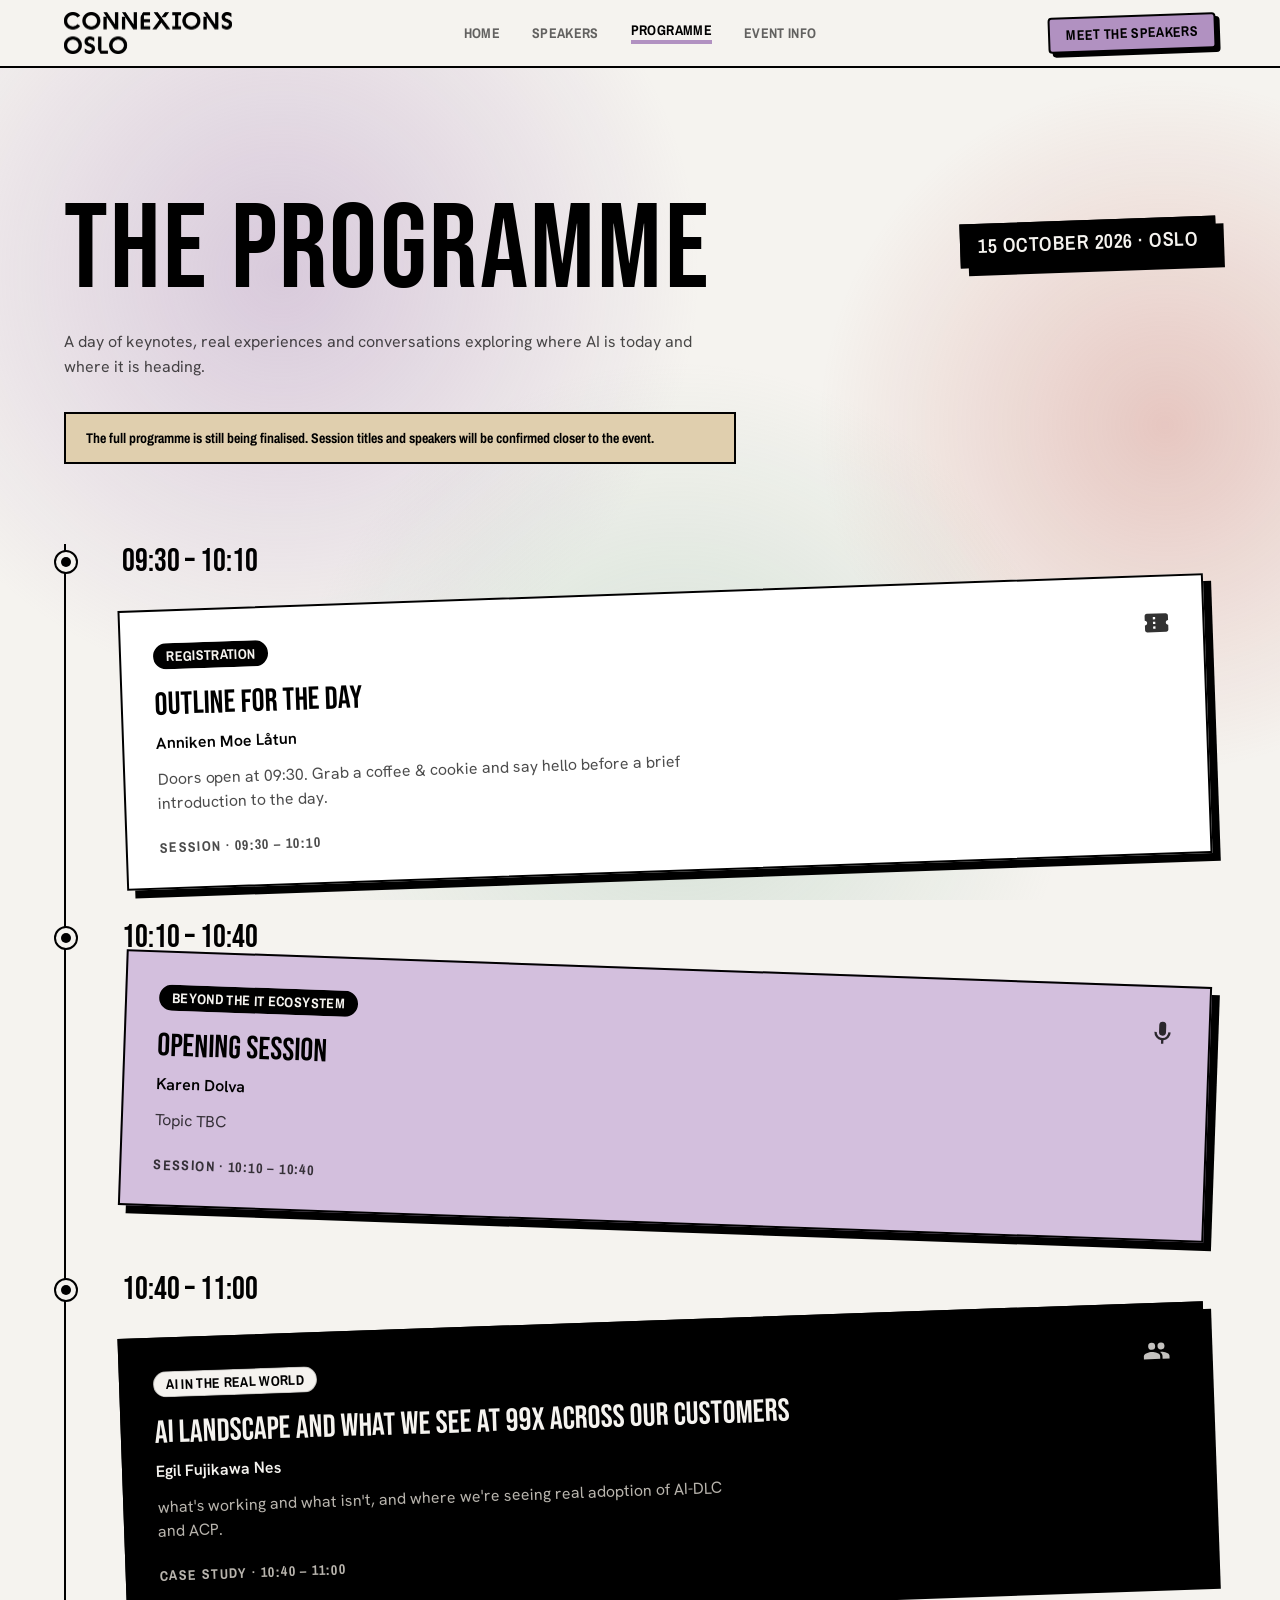
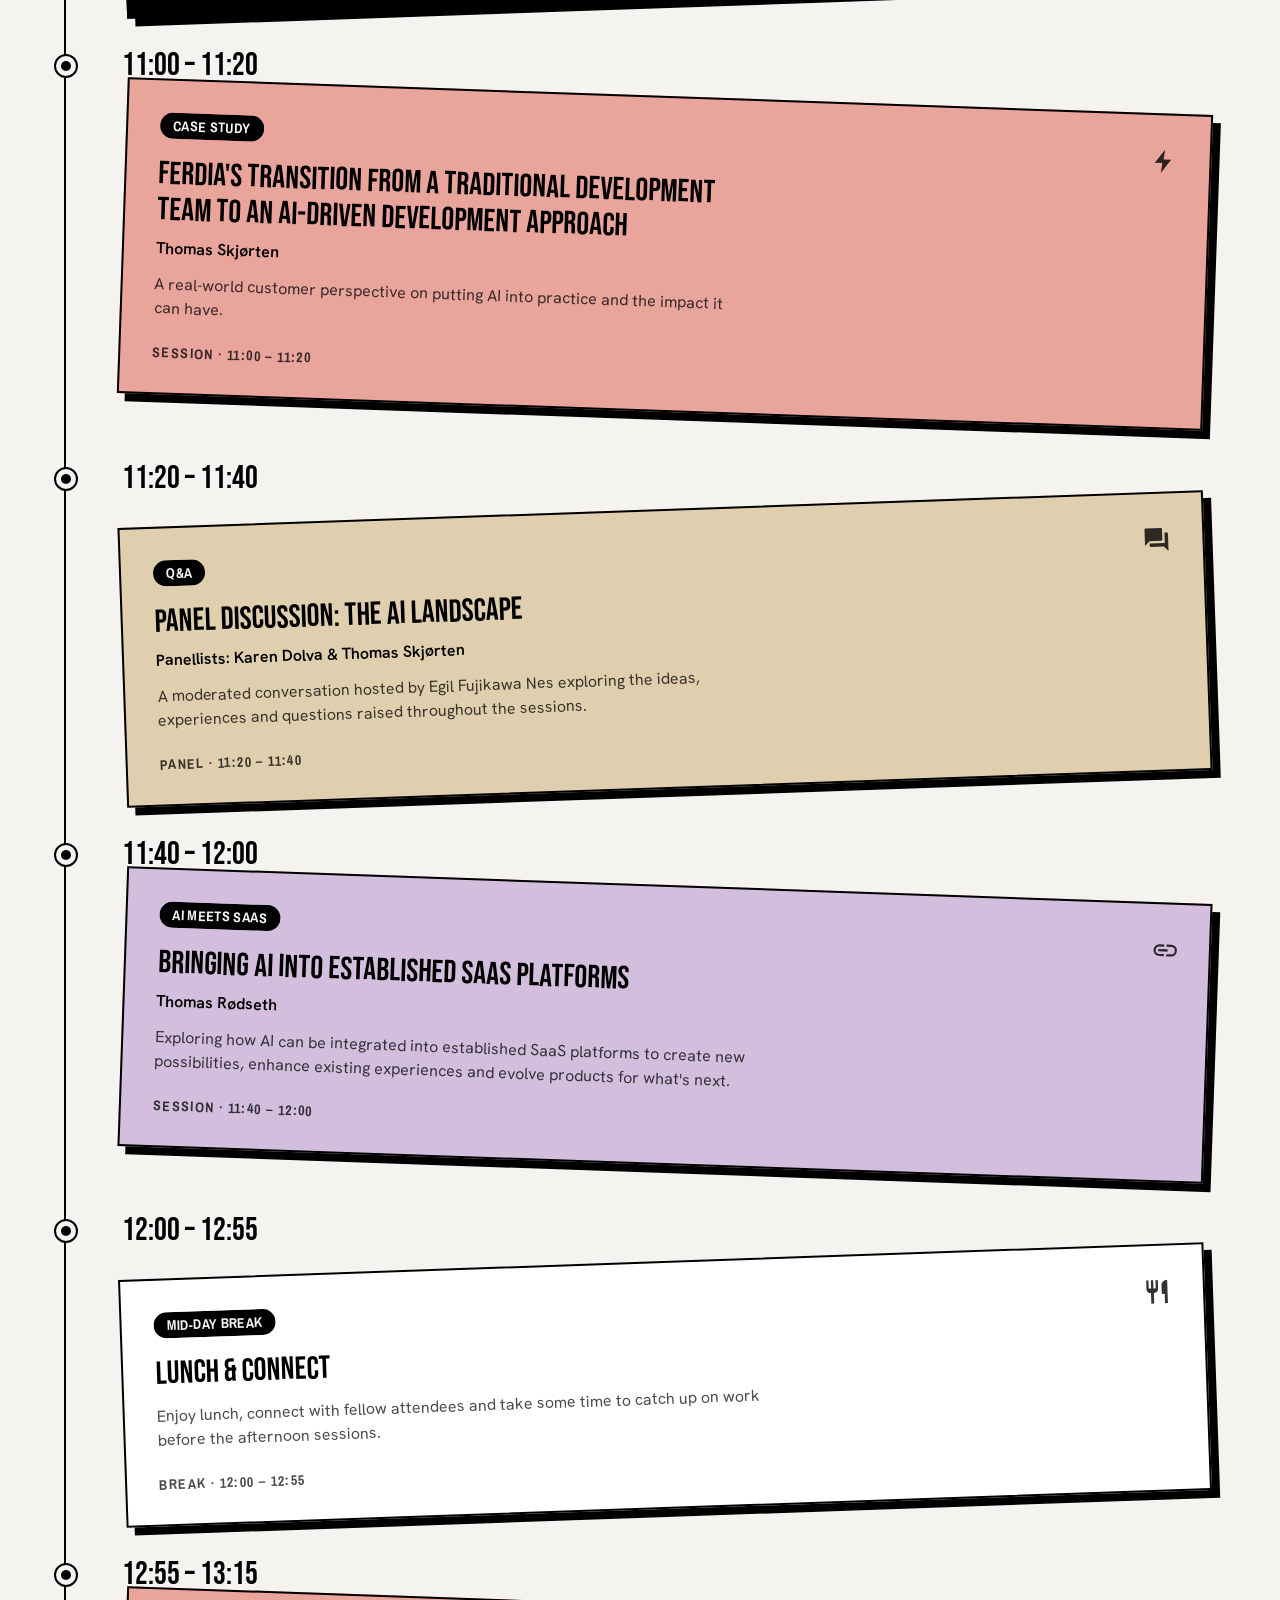
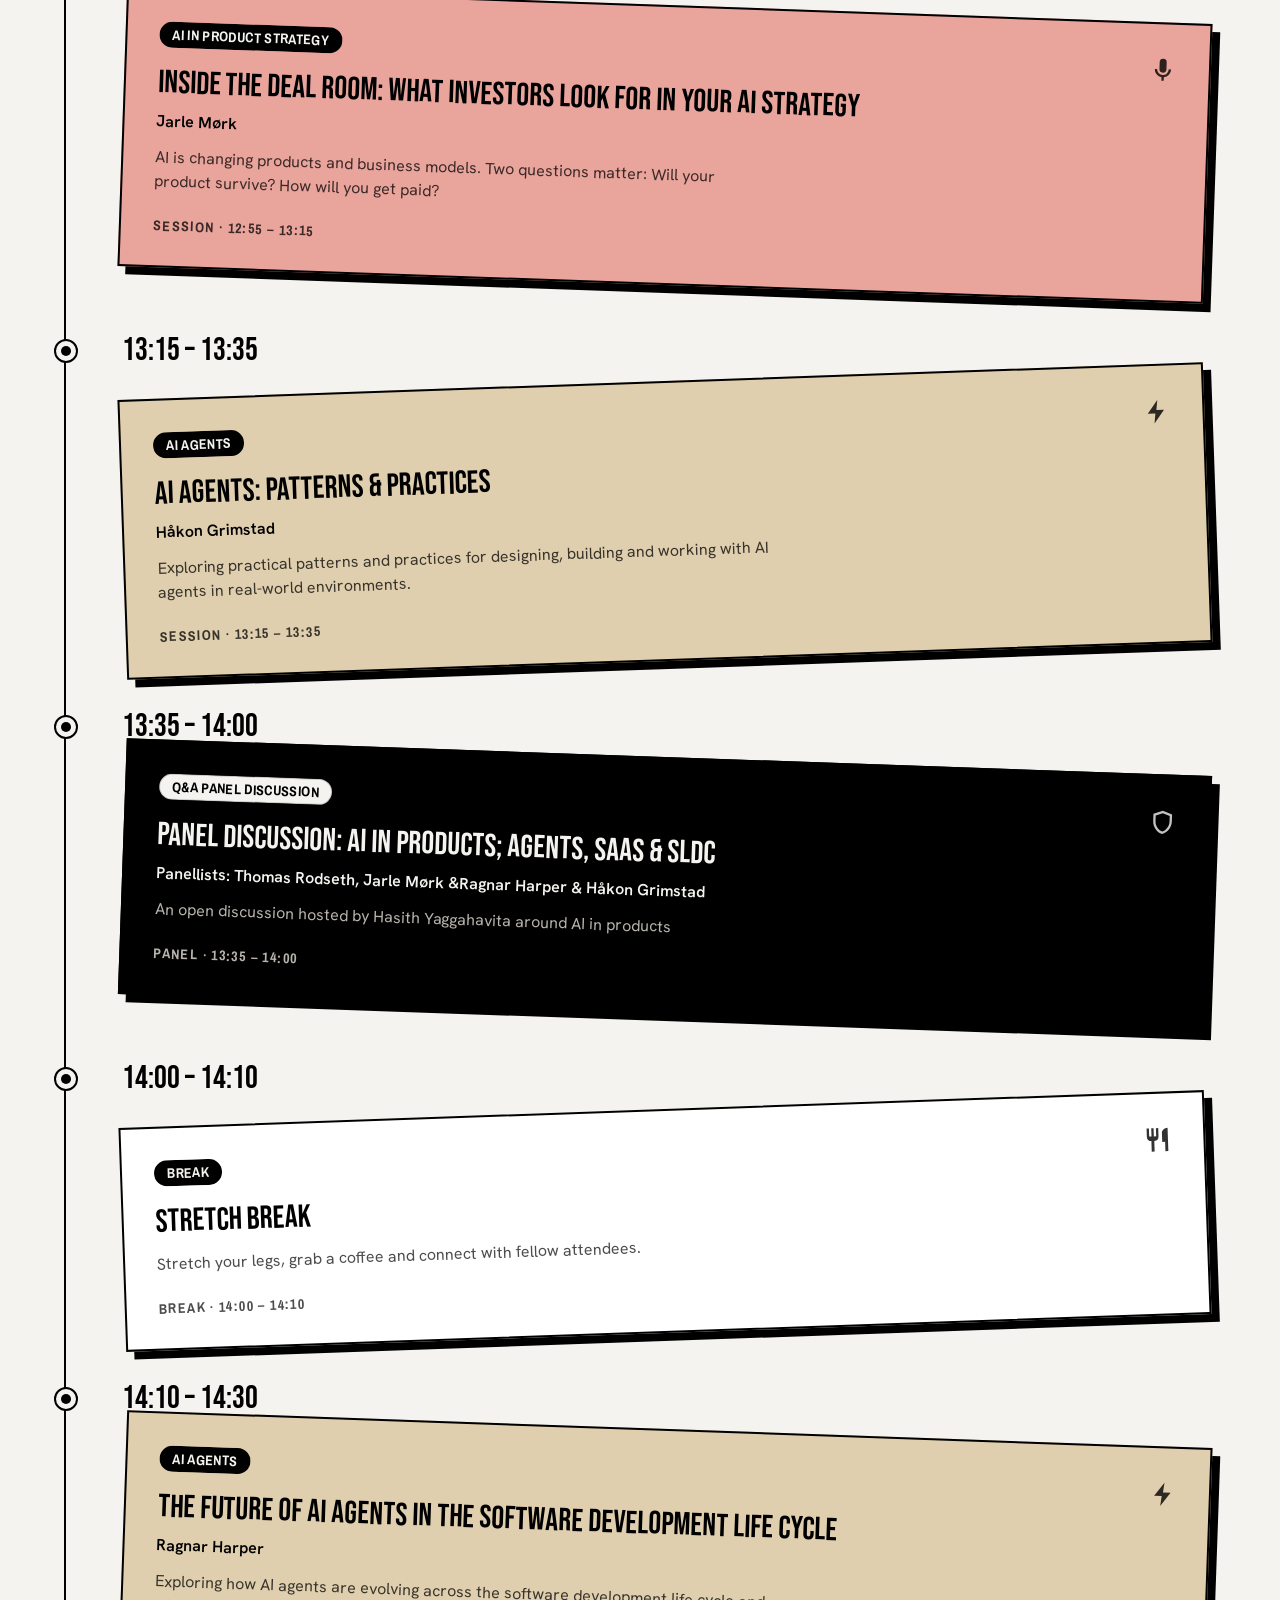
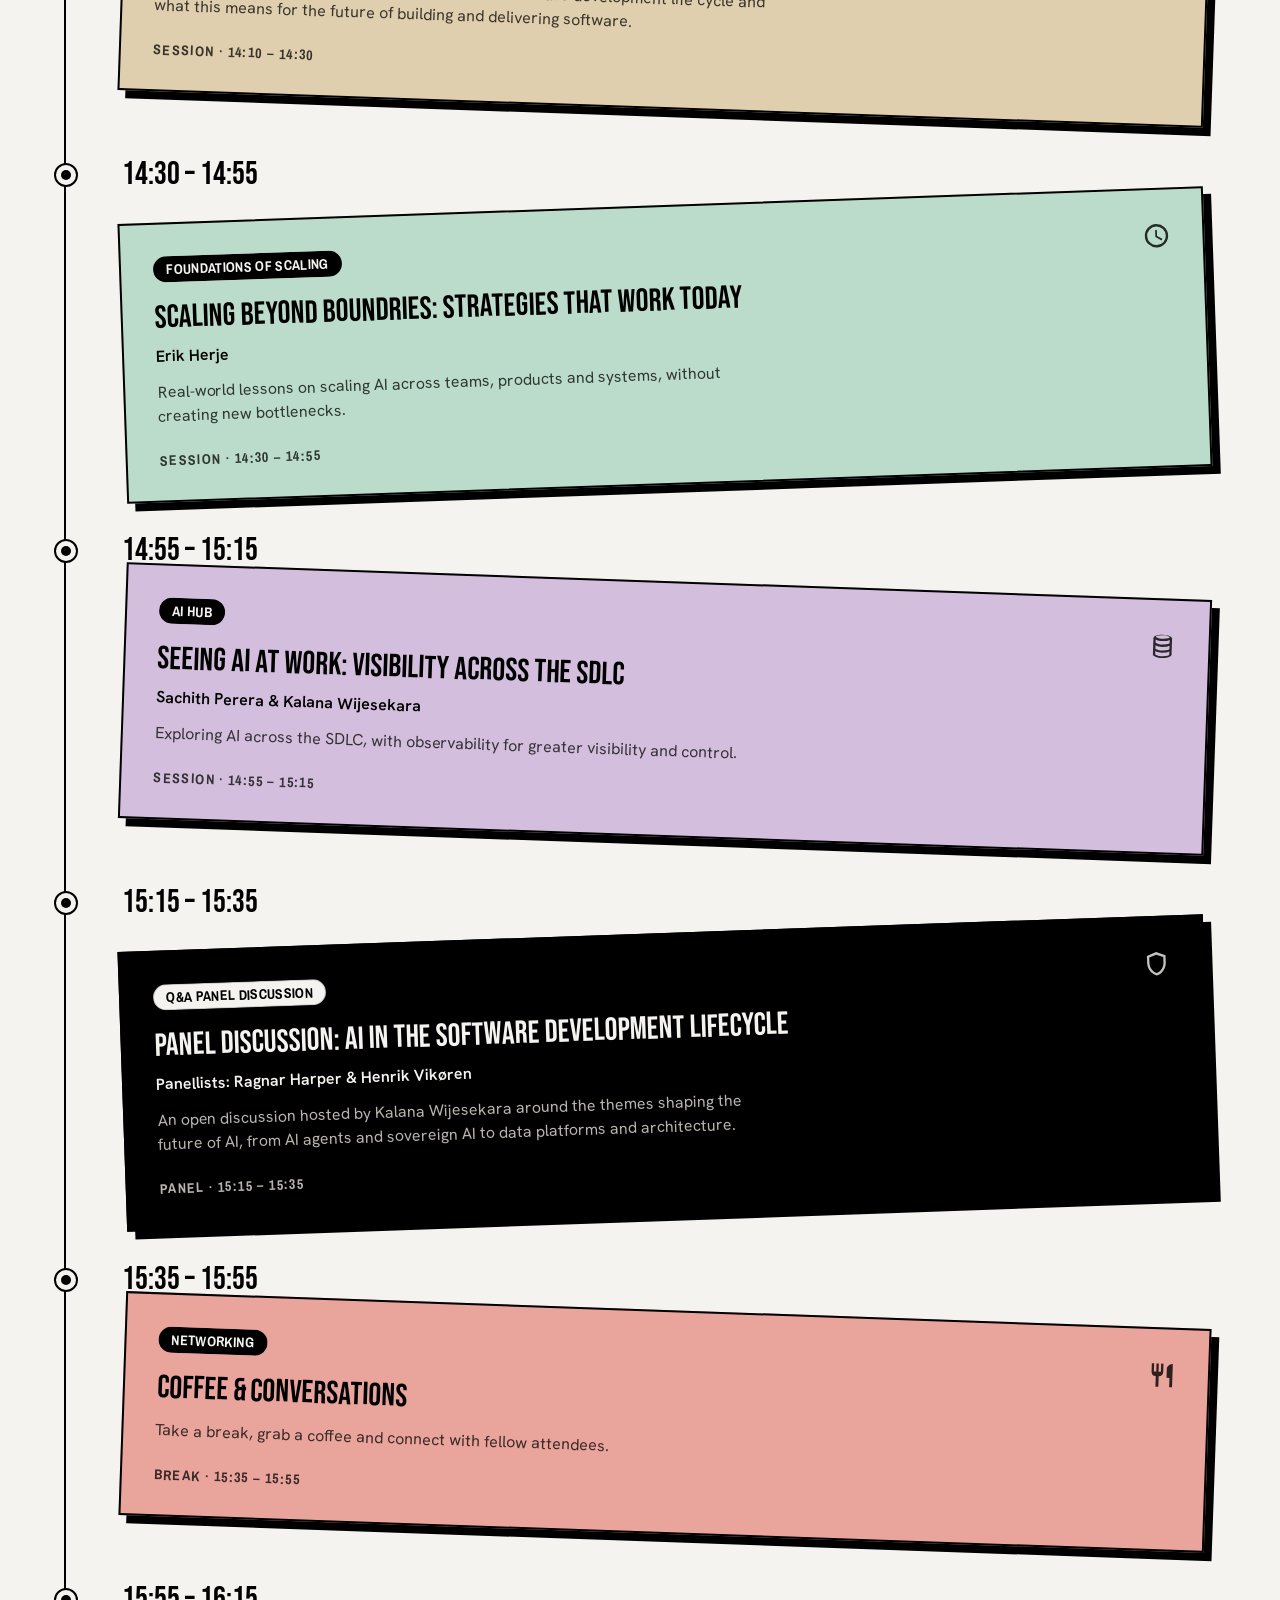
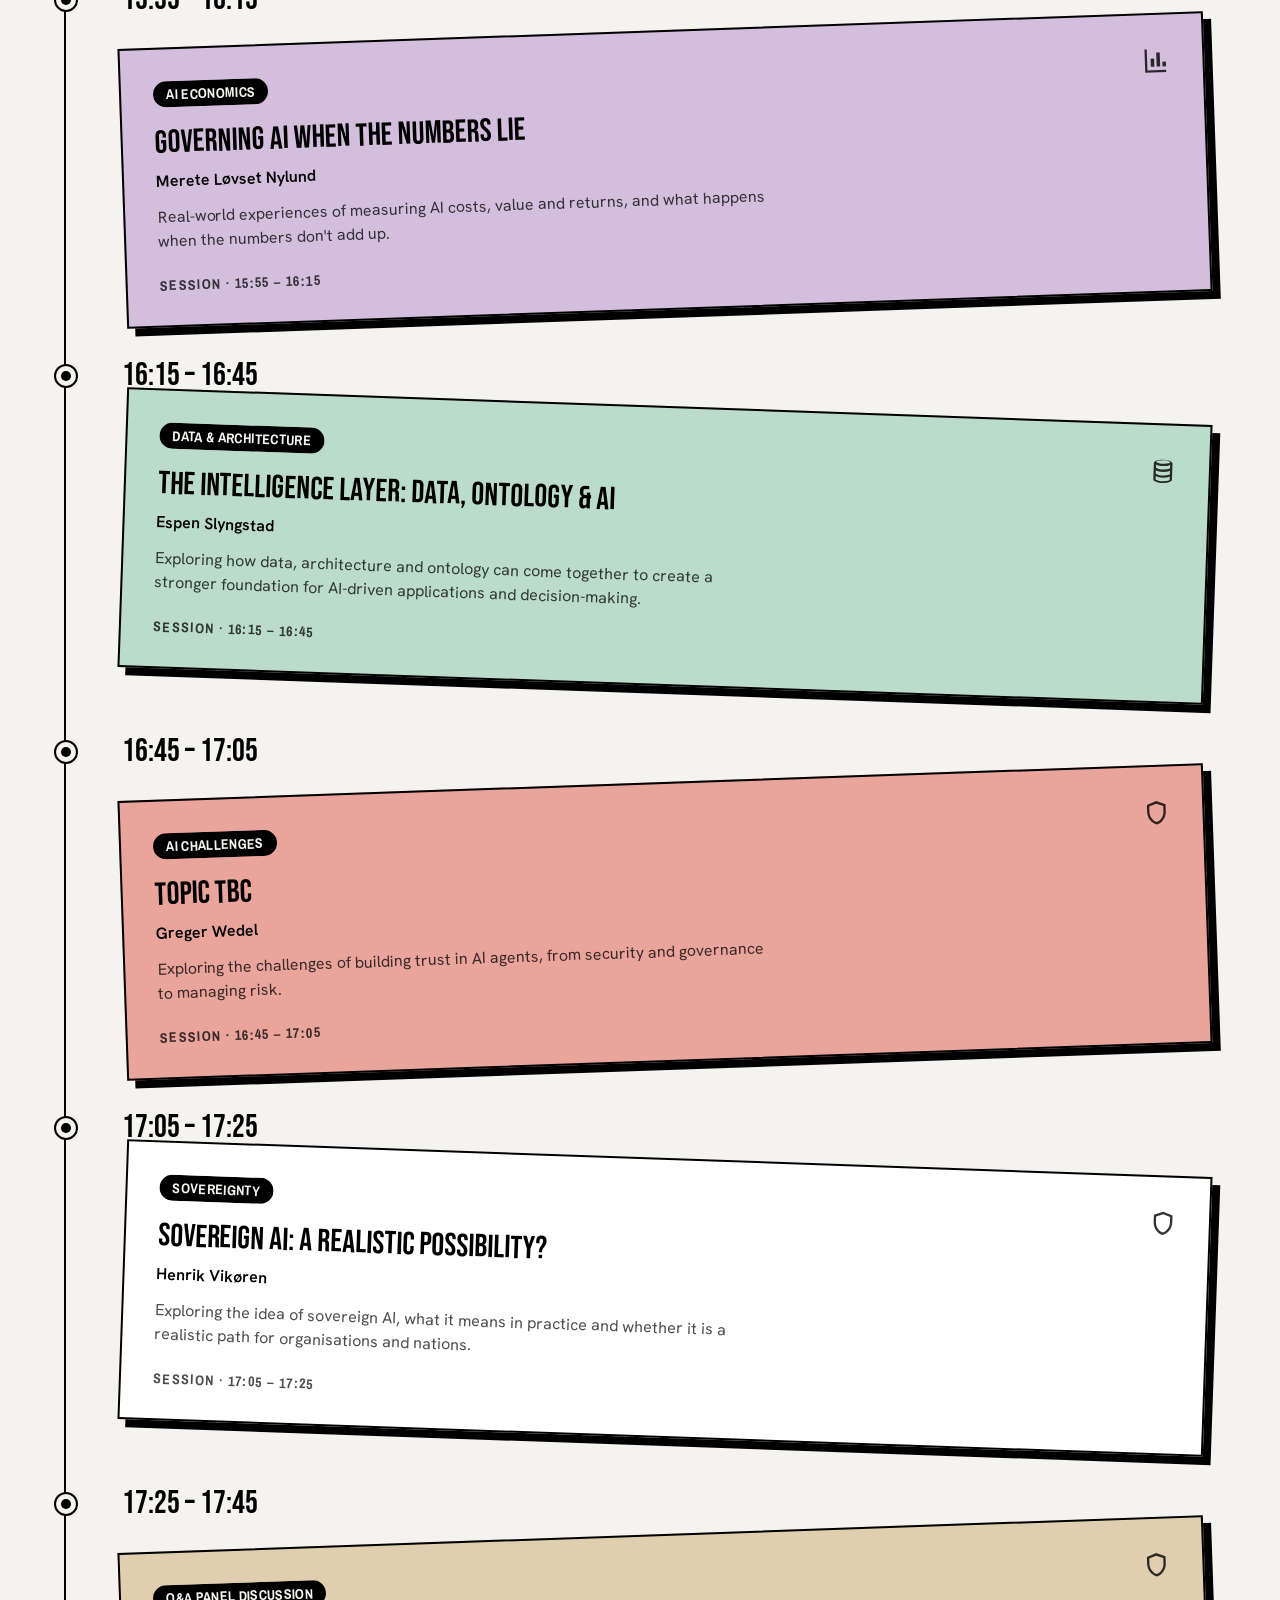
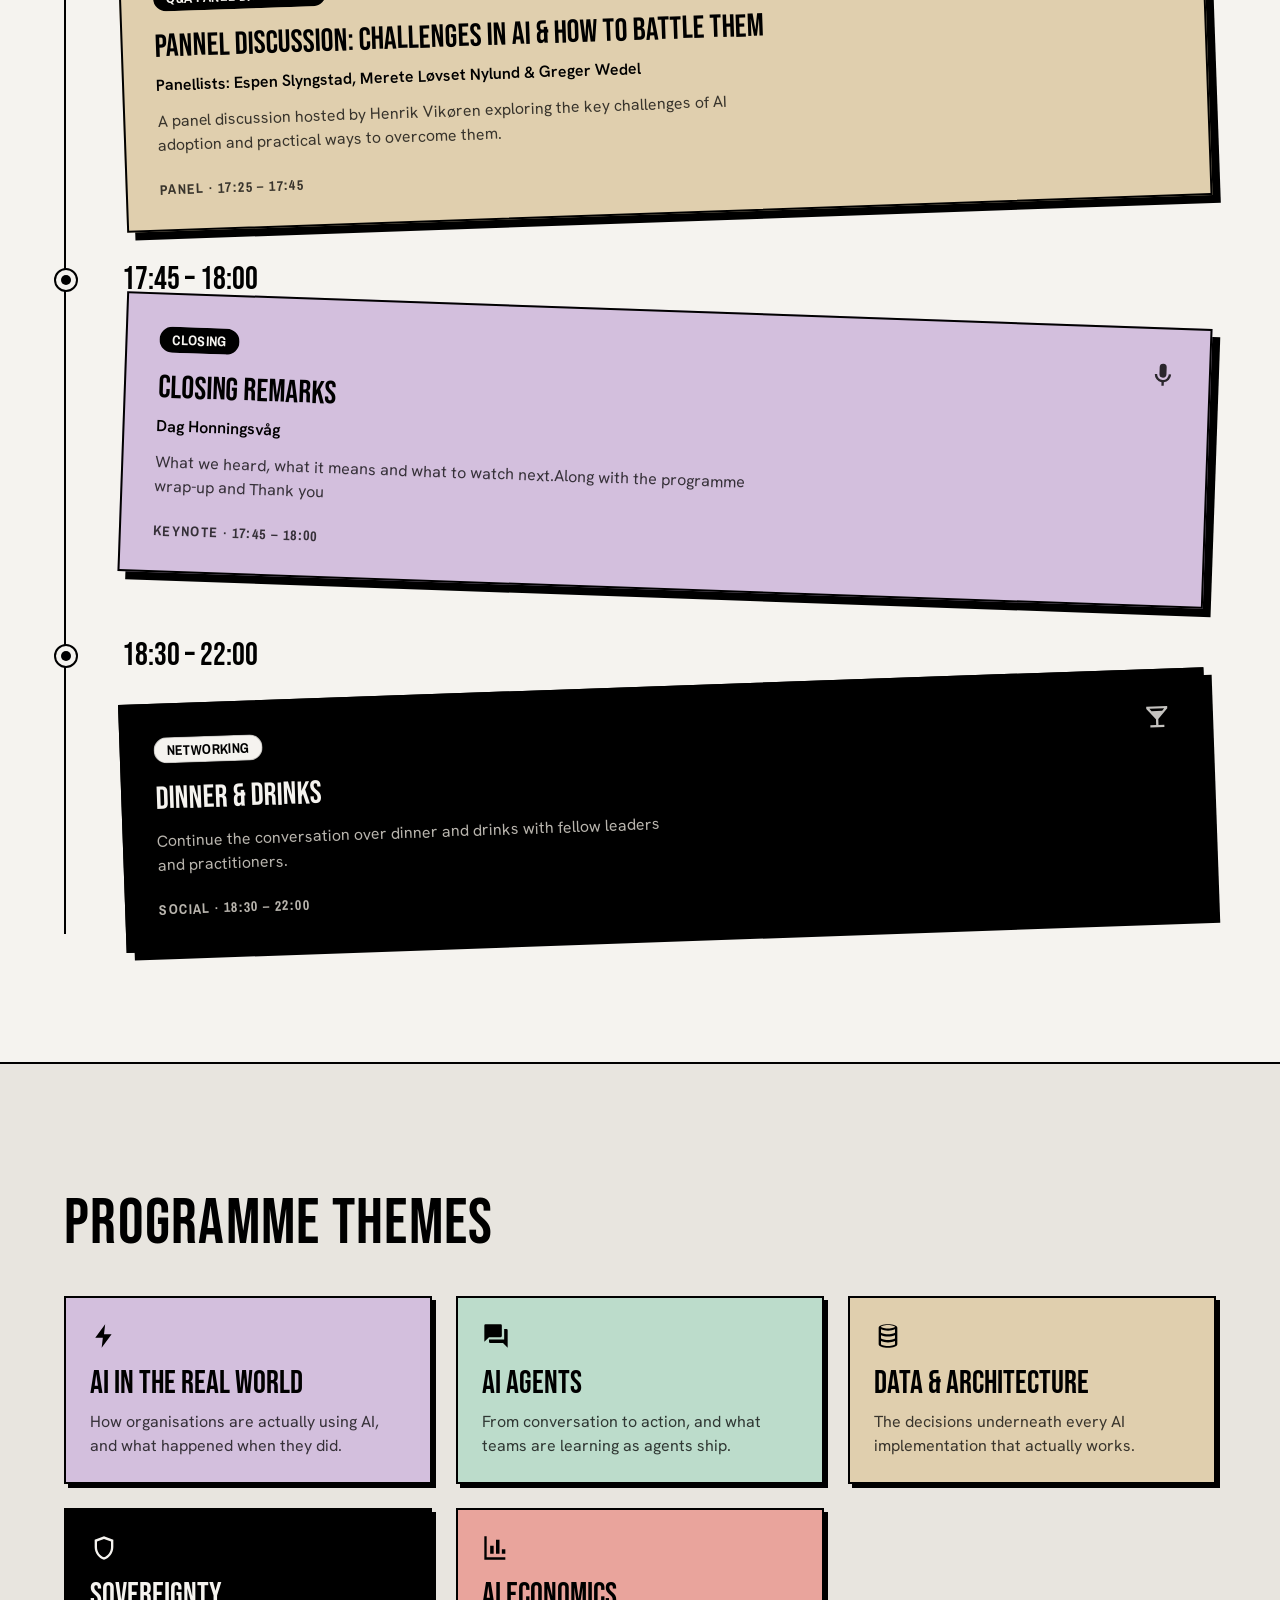
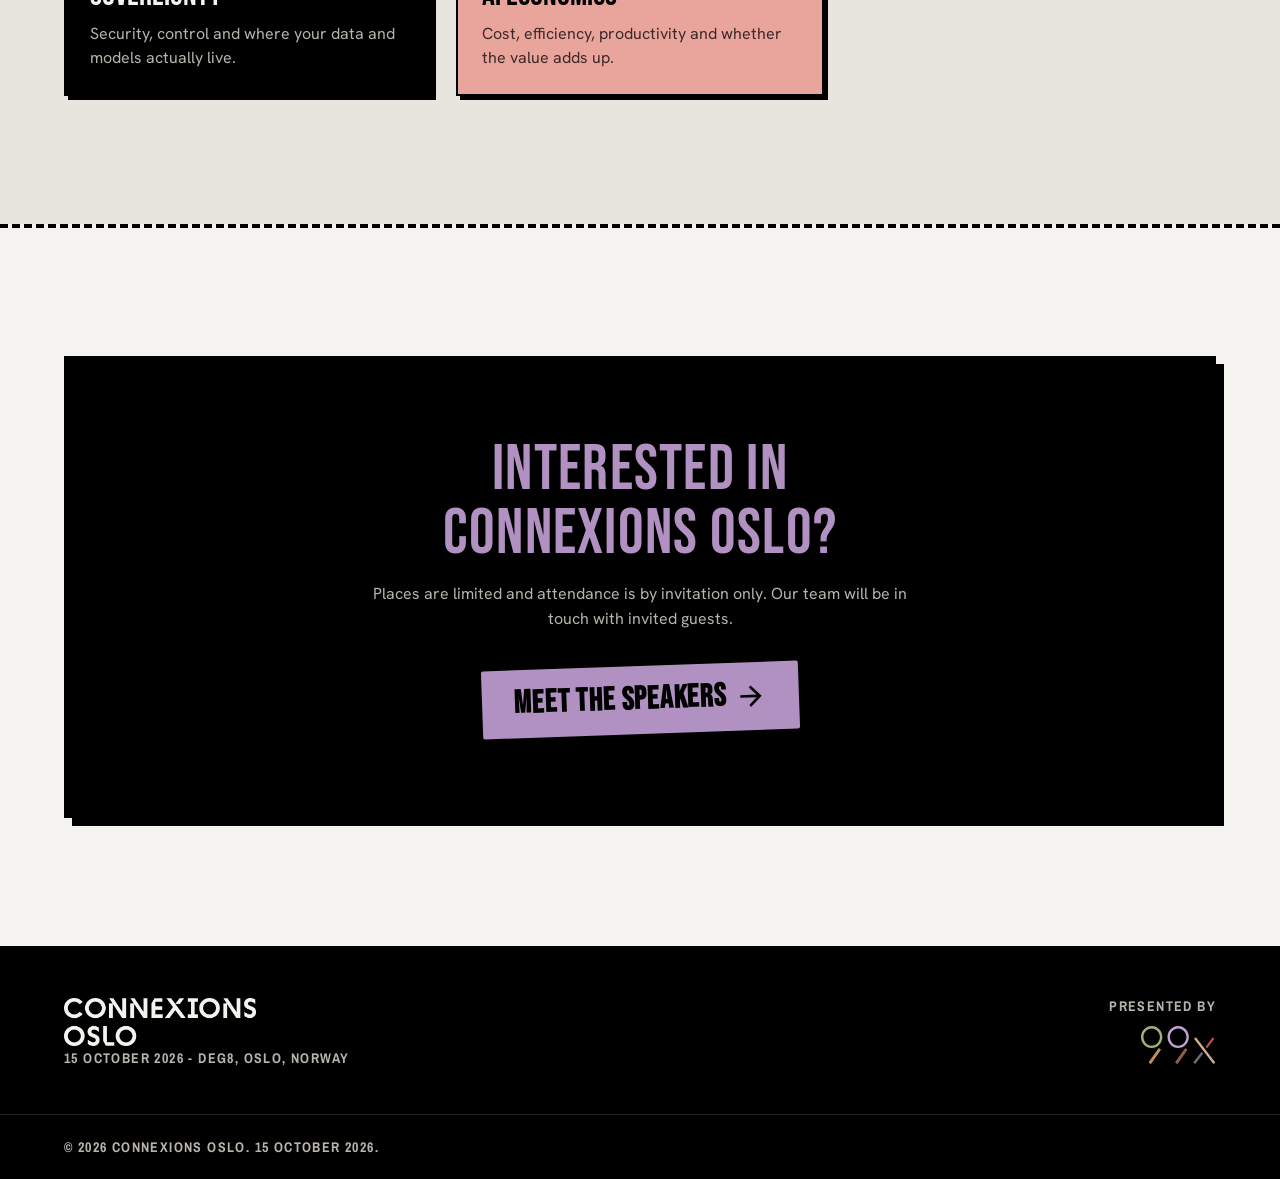
==== agenda/index.html @ 27d3282a "Build from 05b63cc94a32195204d06528341d705aa1e77d44" ====
<!DOCTYPE html><html lang="en"> <head><meta charset="utf-8"><meta name="viewport" content="width=device-width, initial-scale=1"><link rel="icon" href="/favicon.svg" type="image/svg+xml"><link rel="canonical" href="https://connexions.99x.io/agenda/"><title>Programme - Connexions Oslo</title><meta name="description" content="A day of keynotes, real experiences and conversations exploring where AI is today and where it is heading."><meta name="theme-color" content="#f5f3ef"><meta name="generator" content="Astro v7.2.9"><meta property="og:type" content="website"><meta property="og:site_name" content="Connexions Oslo"><meta property="og:title" content="Programme - Connexions Oslo"><meta property="og:description" content="A day of keynotes, real experiences and conversations exploring where AI is today and where it is heading."><meta property="og:url" content="https://connexions.99x.io/agenda/"><meta name="twitter:card" content="summary_large_image"><!--
      Preload only the display face. It paints the largest text on every
      page, so it is on the LCP path; body/UI faces can swap in a frame later.
    --><link rel="preload" as="font" type="font/woff2" href="/fonts/bebas-neue-latin-400-normal.woff2" crossorigin><script type="application/ld+json">{"@context":"https://schema.org","@type":"Event","name":"Connexions Oslo","description":"A day of real stories, practical experiences and honest conversations about what organisations are actually doing with AI today, what they have learned and where they are heading next.","startDate":"2026-10-15T09:30:00+02:00","endDate":"2026-10-15T22:00:00+02:00","eventAttendanceMode":"https://schema.org/OfflineEventAttendanceMode","eventStatus":"https://schema.org/EventScheduled","location":{"@type":"Place","name":"DEG8","address":{"@type":"PostalAddress","streetAddress":"Dronning Eufemias gate 8","addressLocality":"Oslo","addressCountry":"NO"},"hasMap":["https://maps.app.goo.gl/8G32JEvyfGcvB1rv6","https://maps.apple/p/jyzCqZqptGSS9R"]},"performer":[]}</script><link rel="stylesheet" href="/_astro/Base.1kUIBug9.css"><script type="module" src="/_astro/page.CQWjsXKf.js"></script></head> <body class="flex min-h-screen flex-col"> <a href="#main" class="sr-only focus:not-sr-only focus:absolute focus:top-2 focus:left-2 focus:z-[100] focus:bg-ink focus:px-4 focus:py-2 focus:font-ui focus:text-chalk focus:uppercase">
Skip to content
</a> <div class="ambient" aria-hidden="true" data-ambient data-astro-cid-h42vrqjc> <span class="ambient__blob ambient__blob--a" data-astro-cid-h42vrqjc></span> <span class="ambient__blob ambient__blob--b" data-astro-cid-h42vrqjc></span> <span class="ambient__blob ambient__blob--c" data-astro-cid-h42vrqjc></span> </div> <script type="module">var e=document.querySelector(`[data-ambient]`);if(e&&window.matchMedia(`(pointer: fine)`).matches&&!window.matchMedia(`(prefers-reduced-motion: reduce)`).matches){let t=!1,n=0,r=0,i=()=>{t=!1,e.style.setProperty(`--px`,n.toFixed(3)),e.style.setProperty(`--py`,r.toFixed(3))},a=e=>{n=e.clientX/window.innerWidth*2-1,r=e.clientY/window.innerHeight*2-1,t||(t=!0,requestAnimationFrame(i))};window.addEventListener(`pointermove`,a,{passive:!0}),document.addEventListener(`visibilitychange`,()=>{document.hidden?window.removeEventListener(`pointermove`,a):window.addEventListener(`pointermove`,a,{passive:!0})})}</script> <header class="sticky top-0 z-50 border-b-2 border-ink bg-paper" data-astro-cid-nen7h5rs> <div class="shell flex items-center justify-between gap-4 py-3" data-astro-cid-nen7h5rs> <a href="/" class="flex shrink-0 items-center text-ink no-underline" aria-label="Connexions Oslo - home" data-astro-cid-nen7h5rs> <span class="wordmark" style="--wordmark-w: clamp(7.5rem, 22vw, 10.5rem)" data-astro-cid-nen7h5rs></span> </a> <!-- Desktop navigation --> <nav aria-label="Main" class="hidden items-center gap-6 lg:flex xl:gap-8" data-astro-cid-nen7h5rs> <a href="/" class="font-ui text-label font-bold uppercase tracking-wide no-underline transition-colors text-ink/60 hover:text-ink" data-astro-cid-nen7h5rs> Home </a><a href="/speakers/" class="font-ui text-label font-bold uppercase tracking-wide no-underline transition-colors text-ink/60 hover:text-ink" data-astro-cid-nen7h5rs> Speakers </a><a href="/agenda/" aria-current="page" class="font-ui text-label font-bold uppercase tracking-wide no-underline transition-colors text-ink border-b-4 border-lavender pb-0.5" data-astro-cid-nen7h5rs> Programme </a><a href="/event-info/" class="font-ui text-label font-bold uppercase tracking-wide no-underline transition-colors text-ink/60 hover:text-ink" data-astro-cid-nen7h5rs> Event Info </a> </nav> <div class="hidden lg:block" data-astro-cid-nen7h5rs> <a class="inline-flex items-center justify-center gap-2 uppercase font-bold whitespace-nowrap edge drop-1 rounded-[var(--radius-sticker)] no-underline select-none sticker bg-lavender text-ink px-4 py-2 text-label font-ui tracking-wide " href="/speakers/" data-astro-cid-nen7h5rs="true"> Meet the Speakers </a> </div> <!-- Mobile trigger --> <button type="button" id="nav-toggle" class="edge drop-1 bg-paper p-2 text-ink lg:hidden" aria-expanded="false" aria-controls="mobile-nav" aria-label="Open menu" data-astro-cid-nen7h5rs> <svg class="size-6" viewBox="0 0 24 24" fill="currentColor" aria-hidden="true" focusable="false"><path d="M3 6h18v2H3V6Zm0 5h18v2H3v-2Zm0 5h18v2H3v-2Z"></path></svg> </button> </div> <!--
    Mobile panel. Toggled with display:none (not opacity) so its links stay
    out of the tab order while closed.
  --> <div id="mobile-nav" class="fixed inset-0 top-[var(--nav-h,61px)] z-40 flex-col bg-ink px-4 py-8 text-chalk sm:px-8" data-astro-cid-nen7h5rs> <nav aria-label="Mobile" class="flex flex-col" data-astro-cid-nen7h5rs> <a href="/" class="border-b border-chalk/20 py-4 font-display text-headline-lg uppercase no-underline text-chalk" data-astro-cid-nen7h5rs> Home </a><a href="/speakers/" class="border-b border-chalk/20 py-4 font-display text-headline-lg uppercase no-underline text-chalk" data-astro-cid-nen7h5rs> Speakers </a><a href="/agenda/" aria-current="page" class="border-b border-chalk/20 py-4 font-display text-headline-lg uppercase no-underline text-lavender" data-astro-cid-nen7h5rs> Programme </a><a href="/event-info/" class="border-b border-chalk/20 py-4 font-display text-headline-lg uppercase no-underline text-chalk" data-astro-cid-nen7h5rs> Event Info </a> </nav> <!--
      No CTA button down here: the panel already lists Programme and Speakers
      as full-width links directly above, so a sticker repeating one of them
      is pure duplication.
    --> <p class="mt-auto pt-8 font-ui text-label uppercase tracking-widest text-chalk-dim" data-astro-cid-nen7h5rs> 15 October 2026 - DEG8, Oslo, Norway </p> </div> </header> <script type="module">var e=document.getElementById(`nav-toggle`),t=document.getElementById(`mobile-nav`),n=e?.closest(`header`);if(e&&t&&n){let r=()=>t.style.setProperty(`--nav-h`,`${n.getBoundingClientRect().height}px`);r();let i=n=>{t.classList.toggle(`is-open`,n),e.setAttribute(`aria-expanded`,String(n)),e.setAttribute(`aria-label`,n?`Close menu`:`Open menu`),document.documentElement.style.overflow=n?`hidden`:``};e.addEventListener(`click`,()=>i(e.getAttribute(`aria-expanded`)!==`true`)),document.addEventListener(`keydown`,t=>{t.key===`Escape`&&e.getAttribute(`aria-expanded`)===`true`&&(i(!1),e.focus())}),window.matchMedia(`(min-width: 1024px)`).addEventListener(`change`,e=>e.matches&&i(!1)),window.addEventListener(`resize`,r,{passive:!0})}</script> <!--
      `relative z-10` lifts the content above the fixed ambient layer (z-0).
      Sections with their own background still occlude it, which is what
      keeps the dark bands solid.
    --> <main id="main" class="relative z-10 flex-1">  <section class="shell section-y"> <header class="mb-12 lg:mb-20"> <div class="flex flex-wrap items-start justify-between gap-6"> <h1 class="font-display text-display-lg text-ink">The Programme</h1> <span class="edge drop-2 -rotate-2 self-start bg-ink px-4 py-2 font-ui text-accent-ui font-semibold tracking-wide text-chalk uppercase lg:mt-6"> 15 October 2026 · Oslo </span> </div> <p class="mt-6 max-w-2xl font-body text-body-lg text-ink/70">A day of keynotes, real experiences and conversations exploring where AI is today and where it is heading.</p> <p class="edge mt-8 max-w-2xl bg-tan-soft px-5 py-4 font-ui text-label text-ink">The full programme is still being finalised. Session titles and speakers will be confirmed closer to the event.</p> </header> <!--
      Timeline. The rail is the <ol>'s own left border, and each marker is
      pulled onto it with -translate-x-1/2 - so the rail, dots and content
      stay aligned at every width without breakpoint-specific offsets.
      Right padding on the list leaves room for the cards' 8px hard shadow.
    --> <ol class="relative m-0 list-none border-l-2 border-ink p-0 pr-2"> <li class="relative pb-12 pl-6 last:pb-0 sm:pl-10 lg:pl-14"> <span aria-hidden="true" class="absolute top-1.5 left-0 flex size-6 -translate-x-1/2 items-center justify-center rounded-full border-2 border-ink bg-paper"> <span class="size-2.5 rounded-full bg-ink"></span> </span> <p class="mb-3 font-display text-headline-lg tabular-nums text-ink"> <time datetime="2026-10-15T09:30:00+02:00">09:30 – 10:10</time> </p> <article class="relative flex flex-col p-6 sm:p-8 edge drop-2 sticker bg-white text-ink"> <div class="mb-4 flex items-start justify-between gap-3"> <span class="inline-flex items-center rounded-full px-3 py-1 font-ui text-label font-bold uppercase tracking-wide whitespace-nowrap border border-ink/20 bg-ink text-chalk"> Registration </span> <svg class="size-7 shrink-0 opacity-80" viewBox="0 0 24 24" fill="currentColor" aria-hidden="true" focusable="false"><path d="M20 12c0-1.1.9-2 2-2V6c0-1.1-.9-2-2-2H4c-1.1 0-2 .9-2 2v4c1.1 0 2 .9 2 2s-.9 2-2 2v4c0 1.1.9 2 2 2h16c1.1 0 2-.9 2-2v-4c-1.1 0-2-.9-2-2Zm-9 5H9v-2h2v2Zm0-4H9v-2h2v2Zm0-4H9V7h2v2Z"></path></svg> </div>  <h3 class="font-display text-headline-lg text-balance">Outline for the day</h3> <p class="mt-2 font-body text-body-md font-semibold">Anniken Moe Låtun</p> <p class="mt-3 max-w-[68ch] font-body text-body-md text-ink/70"> Doors open at 09:30. Grab a coffee &amp; cookie and say hello before a brief introduction to the day. </p> <p class="mt-auto pt-6 font-ui text-label uppercase tracking-widest text-ink/70"> Session · 09:30 – 10:10 </p> </article> </li><li class="relative pb-12 pl-6 last:pb-0 sm:pl-10 lg:pl-14"> <span aria-hidden="true" class="absolute top-1.5 left-0 flex size-6 -translate-x-1/2 items-center justify-center rounded-full border-2 border-ink bg-paper"> <span class="size-2.5 rounded-full bg-ink"></span> </span> <p class="mb-3 font-display text-headline-lg tabular-nums text-ink"> <time datetime="2026-10-15T10:10:00+02:00">10:10 – 10:40</time> </p> <article class="relative flex flex-col p-6 sm:p-8 edge drop-2 sticker-alt bg-lavender-soft text-ink"> <div class="mb-4 flex items-start justify-between gap-3"> <span class="inline-flex items-center rounded-full px-3 py-1 font-ui text-label font-bold uppercase tracking-wide whitespace-nowrap border border-ink/20 bg-ink text-chalk"> Beyond the IT Ecosystem </span> <svg class="size-7 shrink-0 opacity-80" viewBox="0 0 24 24" fill="currentColor" aria-hidden="true" focusable="false"><path d="M12 14a3 3 0 0 0 3-3V5a3 3 0 1 0-6 0v6a3 3 0 0 0 3 3Zm5-3a5 5 0 0 1-10 0H5a7 7 0 0 0 6 6.92V21h2v-3.08A7 7 0 0 0 19 11h-2Z"></path></svg> </div>  <h3 class="font-display text-headline-lg text-balance">Opening Session</h3> <p class="mt-2 font-body text-body-md font-semibold">Karen Dolva</p> <p class="mt-3 max-w-[68ch] font-body text-body-md text-ink/75"> Topic TBC </p> <p class="mt-auto pt-6 font-ui text-label uppercase tracking-widest text-ink/75"> Session · 10:10 – 10:40 </p> </article> </li><li class="relative pb-12 pl-6 last:pb-0 sm:pl-10 lg:pl-14"> <span aria-hidden="true" class="absolute top-1.5 left-0 flex size-6 -translate-x-1/2 items-center justify-center rounded-full border-2 border-ink bg-paper"> <span class="size-2.5 rounded-full bg-ink"></span> </span> <p class="mb-3 font-display text-headline-lg tabular-nums text-ink"> <time datetime="2026-10-15T10:40:00+02:00">10:40 – 11:00</time> </p> <article class="relative flex flex-col p-6 sm:p-8 edge drop-2 sticker bg-ink text-chalk"> <div class="mb-4 flex items-start justify-between gap-3"> <span class="inline-flex items-center rounded-full px-3 py-1 font-ui text-label font-bold uppercase tracking-wide whitespace-nowrap border border-ink/20 bg-chalk text-ink"> AI in the real world </span> <svg class="size-7 shrink-0 opacity-80" viewBox="0 0 24 24" fill="currentColor" aria-hidden="true" focusable="false"><path d="M16 11a3 3 0 1 0 0-6 3 3 0 0 0 0 6Zm-8 0a3 3 0 1 0 0-6 3 3 0 0 0 0 6Zm0 2c-2.33 0-7 1.17-7 3.5V19h14v-2.5c0-2.33-4.67-3.5-7-3.5Zm8 0c-.29 0-.62.02-.97.05 1.16.84 1.97 1.97 1.97 3.45V19h6v-2.5c0-2.33-4.67-3.5-7-3.5Z"></path></svg> </div>  <h3 class="font-display text-headline-lg text-balance">AI Landscape and what we see at 99x across our customers</h3> <p class="mt-2 font-body text-body-md font-semibold">Egil Fujikawa Nes</p> <p class="mt-3 max-w-[68ch] font-body text-body-md text-chalk-dim"> what&#39;s working and what isn&#39;t, and where we&#39;re seeing real adoption of AI-DLC and ACP. </p> <p class="mt-auto pt-6 font-ui text-label uppercase tracking-widest text-chalk-dim"> Case study · 10:40 – 11:00 </p> </article> </li><li class="relative pb-12 pl-6 last:pb-0 sm:pl-10 lg:pl-14"> <span aria-hidden="true" class="absolute top-1.5 left-0 flex size-6 -translate-x-1/2 items-center justify-center rounded-full border-2 border-ink bg-paper"> <span class="size-2.5 rounded-full bg-ink"></span> </span> <p class="mb-3 font-display text-headline-lg tabular-nums text-ink"> <time datetime="2026-10-15T11:00:00+02:00">11:00 – 11:20</time> </p> <article class="relative flex flex-col p-6 sm:p-8 edge drop-2 sticker-alt bg-salmon-soft text-ink"> <div class="mb-4 flex items-start justify-between gap-3"> <span class="inline-flex items-center rounded-full px-3 py-1 font-ui text-label font-bold uppercase tracking-wide whitespace-nowrap border border-ink/20 bg-ink text-chalk"> Case Study </span> <svg class="size-7 shrink-0 opacity-80" viewBox="0 0 24 24" fill="currentColor" aria-hidden="true" focusable="false"><path d="M13 2 4.5 13.5H11l-1 8.5 8.5-11.5H12l1-8.5Z"></path></svg> </div>  <h3 class="font-display text-headline-lg text-balance">Ferdia&#39;s transition from a traditional development team to an AI-driven development approach</h3> <p class="mt-2 font-body text-body-md font-semibold">Thomas Skjørten</p> <p class="mt-3 max-w-[68ch] font-body text-body-md text-ink/75"> A real-world customer perspective on putting AI into practice and the impact it can have. </p> <p class="mt-auto pt-6 font-ui text-label uppercase tracking-widest text-ink/75"> Session · 11:00 – 11:20 </p> </article> </li><li class="relative pb-12 pl-6 last:pb-0 sm:pl-10 lg:pl-14"> <span aria-hidden="true" class="absolute top-1.5 left-0 flex size-6 -translate-x-1/2 items-center justify-center rounded-full border-2 border-ink bg-paper"> <span class="size-2.5 rounded-full bg-ink"></span> </span> <p class="mb-3 font-display text-headline-lg tabular-nums text-ink"> <time datetime="2026-10-15T11:20:00+02:00">11:20 – 11:40</time> </p> <article class="relative flex flex-col p-6 sm:p-8 edge drop-2 sticker bg-tan-soft text-ink"> <div class="mb-4 flex items-start justify-between gap-3"> <span class="inline-flex items-center rounded-full px-3 py-1 font-ui text-label font-bold uppercase tracking-wide whitespace-nowrap border border-ink/20 bg-ink text-chalk"> Q&amp;A </span> <svg class="size-7 shrink-0 opacity-80" viewBox="0 0 24 24" fill="currentColor" aria-hidden="true" focusable="false"><path d="M17 12V3a1 1 0 0 0-1-1H3a1 1 0 0 0-1 1v14l4-4h10a1 1 0 0 0 1-1Zm4-6h-2v9H6v2a1 1 0 0 0 1 1h11l4 4V7a1 1 0 0 0-1-1Z"></path></svg> </div>  <h3 class="font-display text-headline-lg text-balance">Panel Discussion: The AI Landscape</h3> <p class="mt-2 font-body text-body-md font-semibold">Panellists: Karen Dolva &amp; Thomas Skjørten</p> <p class="mt-3 max-w-[68ch] font-body text-body-md text-ink/75"> A moderated conversation hosted by Egil Fujikawa Nes exploring the ideas, experiences and questions raised throughout the sessions. </p> <p class="mt-auto pt-6 font-ui text-label uppercase tracking-widest text-ink/75"> Panel · 11:20 – 11:40 </p> </article> </li><li class="relative pb-12 pl-6 last:pb-0 sm:pl-10 lg:pl-14"> <span aria-hidden="true" class="absolute top-1.5 left-0 flex size-6 -translate-x-1/2 items-center justify-center rounded-full border-2 border-ink bg-paper"> <span class="size-2.5 rounded-full bg-ink"></span> </span> <p class="mb-3 font-display text-headline-lg tabular-nums text-ink"> <time datetime="2026-10-15T11:40:00+02:00">11:40 – 12:00</time> </p> <article class="relative flex flex-col p-6 sm:p-8 edge drop-2 sticker-alt bg-lavender-soft text-ink"> <div class="mb-4 flex items-start justify-between gap-3"> <span class="inline-flex items-center rounded-full px-3 py-1 font-ui text-label font-bold uppercase tracking-wide whitespace-nowrap border border-ink/20 bg-ink text-chalk"> AI Meets SaaS </span> <svg class="size-7 shrink-0 opacity-80" viewBox="0 0 24 24" fill="currentColor" aria-hidden="true" focusable="false"><path d="M3.9 12a5.1 5.1 0 0 1 5.1-5.1h4v1.9H9a3.2 3.2 0 0 0 0 6.4h4V17H9A5.1 5.1 0 0 1 3.9 12ZM8 11h8v2H8v-2Zm7-4.1h4a5.1 5.1 0 0 1 0 10.2h-4v-1.9h4a3.2 3.2 0 0 0 0-6.4h-4V6.9Z"></path></svg> </div>  <h3 class="font-display text-headline-lg text-balance">Bringing AI into Established SaaS Platforms</h3> <p class="mt-2 font-body text-body-md font-semibold">Thomas Rødseth</p> <p class="mt-3 max-w-[68ch] font-body text-body-md text-ink/75"> Exploring how AI can be integrated into established SaaS platforms to create new possibilities, enhance existing experiences and evolve products for what&#39;s next. </p> <p class="mt-auto pt-6 font-ui text-label uppercase tracking-widest text-ink/75"> Session · 11:40 – 12:00 </p> </article> </li><li class="relative pb-12 pl-6 last:pb-0 sm:pl-10 lg:pl-14"> <span aria-hidden="true" class="absolute top-1.5 left-0 flex size-6 -translate-x-1/2 items-center justify-center rounded-full border-2 border-ink bg-paper"> <span class="size-2.5 rounded-full bg-ink"></span> </span> <p class="mb-3 font-display text-headline-lg tabular-nums text-ink"> <time datetime="2026-10-15T12:00:00+02:00">12:00 – 12:55</time> </p> <article class="relative flex flex-col p-6 sm:p-8 edge drop-2 sticker bg-white text-ink"> <div class="mb-4 flex items-start justify-between gap-3"> <span class="inline-flex items-center rounded-full px-3 py-1 font-ui text-label font-bold uppercase tracking-wide whitespace-nowrap border border-ink/20 bg-ink text-chalk"> Mid-day Break </span> <svg class="size-7 shrink-0 opacity-80" viewBox="0 0 24 24" fill="currentColor" aria-hidden="true" focusable="false"><path d="M11 9H9V2H7v7H5V2H3v7a4 4 0 0 0 3.75 3.97V22h2.5v-9.03A4 4 0 0 0 13 9V2h-2v7Zm5-3v8h2.5v8H21V2c-2.76 0-5 2.24-5 4Z"></path></svg> </div>  <h3 class="font-display text-headline-lg text-balance">Lunch &amp; Connect</h3>  <p class="mt-3 max-w-[68ch] font-body text-body-md text-ink/70"> Enjoy lunch, connect with fellow attendees and take some time to catch up on work before the afternoon sessions. </p> <p class="mt-auto pt-6 font-ui text-label uppercase tracking-widest text-ink/70"> Break · 12:00 – 12:55 </p> </article> </li><li class="relative pb-12 pl-6 last:pb-0 sm:pl-10 lg:pl-14"> <span aria-hidden="true" class="absolute top-1.5 left-0 flex size-6 -translate-x-1/2 items-center justify-center rounded-full border-2 border-ink bg-paper"> <span class="size-2.5 rounded-full bg-ink"></span> </span> <p class="mb-3 font-display text-headline-lg tabular-nums text-ink"> <time datetime="2026-10-15T12:55:00+02:00">12:55 – 13:15</time> </p> <article class="relative flex flex-col p-6 sm:p-8 edge drop-2 sticker-alt bg-salmon-soft text-ink"> <div class="mb-4 flex items-start justify-between gap-3"> <span class="inline-flex items-center rounded-full px-3 py-1 font-ui text-label font-bold uppercase tracking-wide whitespace-nowrap border border-ink/20 bg-ink text-chalk"> AI in Product Strategy </span> <svg class="size-7 shrink-0 opacity-80" viewBox="0 0 24 24" fill="currentColor" aria-hidden="true" focusable="false"><path d="M12 14a3 3 0 0 0 3-3V5a3 3 0 1 0-6 0v6a3 3 0 0 0 3 3Zm5-3a5 5 0 0 1-10 0H5a7 7 0 0 0 6 6.92V21h2v-3.08A7 7 0 0 0 19 11h-2Z"></path></svg> </div>  <h3 class="font-display text-headline-lg text-balance">Inside the Deal Room: What Investors Look for in Your AI Strategy</h3> <p class="mt-2 font-body text-body-md font-semibold">Jarle Mørk</p> <p class="mt-3 max-w-[68ch] font-body text-body-md text-ink/75"> AI is changing products and business models. Two questions matter: Will your product survive? How will you get paid? </p> <p class="mt-auto pt-6 font-ui text-label uppercase tracking-widest text-ink/75"> Session · 12:55 – 13:15 </p> </article> </li><li class="relative pb-12 pl-6 last:pb-0 sm:pl-10 lg:pl-14"> <span aria-hidden="true" class="absolute top-1.5 left-0 flex size-6 -translate-x-1/2 items-center justify-center rounded-full border-2 border-ink bg-paper"> <span class="size-2.5 rounded-full bg-ink"></span> </span> <p class="mb-3 font-display text-headline-lg tabular-nums text-ink"> <time datetime="2026-10-15T13:15:00+02:00">13:15 – 13:35</time> </p> <article class="relative flex flex-col p-6 sm:p-8 edge drop-2 sticker bg-tan-soft text-ink"> <div class="mb-4 flex items-start justify-between gap-3"> <span class="inline-flex items-center rounded-full px-3 py-1 font-ui text-label font-bold uppercase tracking-wide whitespace-nowrap border border-ink/20 bg-ink text-chalk"> AI Agents </span> <svg class="size-7 shrink-0 opacity-80" viewBox="0 0 24 24" fill="currentColor" aria-hidden="true" focusable="false"><path d="M13 2 4.5 13.5H11l-1 8.5 8.5-11.5H12l1-8.5Z"></path></svg> </div>  <h3 class="font-display text-headline-lg text-balance">AI Agents: Patterns &amp; Practices</h3> <p class="mt-2 font-body text-body-md font-semibold">Håkon Grimstad</p> <p class="mt-3 max-w-[68ch] font-body text-body-md text-ink/75"> Exploring practical patterns and practices for designing, building and working with AI agents in real-world environments. </p> <p class="mt-auto pt-6 font-ui text-label uppercase tracking-widest text-ink/75"> Session · 13:15 – 13:35 </p> </article> </li><li class="relative pb-12 pl-6 last:pb-0 sm:pl-10 lg:pl-14"> <span aria-hidden="true" class="absolute top-1.5 left-0 flex size-6 -translate-x-1/2 items-center justify-center rounded-full border-2 border-ink bg-paper"> <span class="size-2.5 rounded-full bg-ink"></span> </span> <p class="mb-3 font-display text-headline-lg tabular-nums text-ink"> <time datetime="2026-10-15T13:35:00+02:00">13:35 – 14:00</time> </p> <article class="relative flex flex-col p-6 sm:p-8 edge drop-2 sticker-alt bg-ink text-chalk"> <div class="mb-4 flex items-start justify-between gap-3"> <span class="inline-flex items-center rounded-full px-3 py-1 font-ui text-label font-bold uppercase tracking-wide whitespace-nowrap border border-ink/20 bg-chalk text-ink"> Q&amp;A Panel Discussion </span> <svg class="size-7 shrink-0 opacity-80" viewBox="0 0 24 24" fill="currentColor" aria-hidden="true" focusable="false"><path d="M12 2 4 5v6.1c0 5 3.4 9.7 8 10.9 4.6-1.2 8-5.9 8-10.9V5l-8-3Zm6 9.1c0 4-2.6 7.8-6 8.8-3.4-1-6-4.8-6-8.8V6.4l6-2.2 6 2.2v4.7Z"></path></svg> </div>  <h3 class="font-display text-headline-lg text-balance">Panel Discussion: AI in Products; Agents, SAAS &amp; SLDC</h3> <p class="mt-2 font-body text-body-md font-semibold">Panellists: Thomas Rodseth, Jarle Mørk &amp;Ragnar Harper &amp; Håkon Grimstad</p> <p class="mt-3 max-w-[68ch] font-body text-body-md text-chalk-dim"> An open discussion hosted by Hasith Yaggahavita around AI in products </p> <p class="mt-auto pt-6 font-ui text-label uppercase tracking-widest text-chalk-dim"> Panel · 13:35 – 14:00 </p> </article> </li><li class="relative pb-12 pl-6 last:pb-0 sm:pl-10 lg:pl-14"> <span aria-hidden="true" class="absolute top-1.5 left-0 flex size-6 -translate-x-1/2 items-center justify-center rounded-full border-2 border-ink bg-paper"> <span class="size-2.5 rounded-full bg-ink"></span> </span> <p class="mb-3 font-display text-headline-lg tabular-nums text-ink"> <time datetime="2026-10-15T14:00:00+02:00">14:00 – 14:10</time> </p> <article class="relative flex flex-col p-6 sm:p-8 edge drop-2 sticker bg-white text-ink"> <div class="mb-4 flex items-start justify-between gap-3"> <span class="inline-flex items-center rounded-full px-3 py-1 font-ui text-label font-bold uppercase tracking-wide whitespace-nowrap border border-ink/20 bg-ink text-chalk"> Break </span> <svg class="size-7 shrink-0 opacity-80" viewBox="0 0 24 24" fill="currentColor" aria-hidden="true" focusable="false"><path d="M11 9H9V2H7v7H5V2H3v7a4 4 0 0 0 3.75 3.97V22h2.5v-9.03A4 4 0 0 0 13 9V2h-2v7Zm5-3v8h2.5v8H21V2c-2.76 0-5 2.24-5 4Z"></path></svg> </div>  <h3 class="font-display text-headline-lg text-balance">Stretch break</h3>  <p class="mt-3 max-w-[68ch] font-body text-body-md text-ink/70"> Stretch your legs, grab a coffee and connect with fellow attendees. </p> <p class="mt-auto pt-6 font-ui text-label uppercase tracking-widest text-ink/70"> Break · 14:00 – 14:10 </p> </article> </li><li class="relative pb-12 pl-6 last:pb-0 sm:pl-10 lg:pl-14"> <span aria-hidden="true" class="absolute top-1.5 left-0 flex size-6 -translate-x-1/2 items-center justify-center rounded-full border-2 border-ink bg-paper"> <span class="size-2.5 rounded-full bg-ink"></span> </span> <p class="mb-3 font-display text-headline-lg tabular-nums text-ink"> <time datetime="2026-10-15T14:10:00+02:00">14:10 – 14:30</time> </p> <article class="relative flex flex-col p-6 sm:p-8 edge drop-2 sticker-alt bg-tan-soft text-ink"> <div class="mb-4 flex items-start justify-between gap-3"> <span class="inline-flex items-center rounded-full px-3 py-1 font-ui text-label font-bold uppercase tracking-wide whitespace-nowrap border border-ink/20 bg-ink text-chalk"> AI Agents </span> <svg class="size-7 shrink-0 opacity-80" viewBox="0 0 24 24" fill="currentColor" aria-hidden="true" focusable="false"><path d="M13 2 4.5 13.5H11l-1 8.5 8.5-11.5H12l1-8.5Z"></path></svg> </div>  <h3 class="font-display text-headline-lg text-balance">The Future of AI Agents in the Software Development Life Cycle</h3> <p class="mt-2 font-body text-body-md font-semibold">Ragnar Harper</p> <p class="mt-3 max-w-[68ch] font-body text-body-md text-ink/75"> Exploring how AI agents are evolving across the software development life cycle and what this means for the future of building and delivering software. </p> <p class="mt-auto pt-6 font-ui text-label uppercase tracking-widest text-ink/75"> Session · 14:10 – 14:30 </p> </article> </li><li class="relative pb-12 pl-6 last:pb-0 sm:pl-10 lg:pl-14"> <span aria-hidden="true" class="absolute top-1.5 left-0 flex size-6 -translate-x-1/2 items-center justify-center rounded-full border-2 border-ink bg-paper"> <span class="size-2.5 rounded-full bg-ink"></span> </span> <p class="mb-3 font-display text-headline-lg tabular-nums text-ink"> <time datetime="2026-10-15T14:30:00+02:00">14:30 – 14:55</time> </p> <article class="relative flex flex-col p-6 sm:p-8 edge drop-2 sticker bg-sage-soft text-ink"> <div class="mb-4 flex items-start justify-between gap-3"> <span class="inline-flex items-center rounded-full px-3 py-1 font-ui text-label font-bold uppercase tracking-wide whitespace-nowrap border border-ink/20 bg-ink text-chalk"> Foundations of scaling </span> <svg class="size-7 shrink-0 opacity-80" viewBox="0 0 24 24" fill="currentColor" aria-hidden="true" focusable="false"><path d="M12 2a10 10 0 1 0 0 20 10 10 0 0 0 0-20Zm0 18a8 8 0 1 1 0-16 8 8 0 0 1 0 16Zm.5-13H11v6l5.2 3.1.8-1.3-4.5-2.7V7Z"></path></svg> </div>  <h3 class="font-display text-headline-lg text-balance">Scaling beyond boundries: strategies that work today</h3> <p class="mt-2 font-body text-body-md font-semibold">Erik Herje</p> <p class="mt-3 max-w-[68ch] font-body text-body-md text-ink/75"> Real-world lessons on scaling AI across teams, products and systems, without creating new bottlenecks. </p> <p class="mt-auto pt-6 font-ui text-label uppercase tracking-widest text-ink/75"> Session · 14:30 – 14:55 </p> </article> </li><li class="relative pb-12 pl-6 last:pb-0 sm:pl-10 lg:pl-14"> <span aria-hidden="true" class="absolute top-1.5 left-0 flex size-6 -translate-x-1/2 items-center justify-center rounded-full border-2 border-ink bg-paper"> <span class="size-2.5 rounded-full bg-ink"></span> </span> <p class="mb-3 font-display text-headline-lg tabular-nums text-ink"> <time datetime="2026-10-15T14:55:00+02:00">14:55 – 15:15</time> </p> <article class="relative flex flex-col p-6 sm:p-8 edge drop-2 sticker-alt bg-lavender-soft text-ink"> <div class="mb-4 flex items-start justify-between gap-3"> <span class="inline-flex items-center rounded-full px-3 py-1 font-ui text-label font-bold uppercase tracking-wide whitespace-nowrap border border-ink/20 bg-ink text-chalk"> AI Hub </span> <svg class="size-7 shrink-0 opacity-80" viewBox="0 0 24 24" fill="currentColor" aria-hidden="true" focusable="false"><path d="M12 2c-4.4 0-8 1.3-8 3v14c0 1.7 3.6 3 8 3s8-1.3 8-3V5c0-1.7-3.6-3-8-3Zm6 17c0 .4-2.2 1.5-6 1.5S6 19.4 6 19v-2.7c1.5.8 3.7 1.2 6 1.2s4.5-.4 6-1.2V19Zm0-5c0 .4-2.2 1.5-6 1.5S6 14.4 6 14v-2.7c1.5.8 3.7 1.2 6 1.2s4.5-.4 6-1.2V14Zm-6-3.5c-3.8 0-6-1.1-6-1.5V6.3c1.5.8 3.7 1.2 6 1.2s4.5-.4 6-1.2V9c0 .4-2.2 1.5-6 1.5ZM12 5.5c-3.8 0-6-1.1-6-1.5s2.2-1.5 6-1.5S18 3.6 18 4s-2.2 1.5-6 1.5Z"></path></svg> </div>  <h3 class="font-display text-headline-lg text-balance">Seeing AI at Work: Visibility Across the SDLC</h3> <p class="mt-2 font-body text-body-md font-semibold">Sachith Perera &amp; Kalana Wijesekara</p> <p class="mt-3 max-w-[68ch] font-body text-body-md text-ink/75"> Exploring AI across the SDLC, with observability for greater visibility and control. </p> <p class="mt-auto pt-6 font-ui text-label uppercase tracking-widest text-ink/75"> Session · 14:55 – 15:15 </p> </article> </li><li class="relative pb-12 pl-6 last:pb-0 sm:pl-10 lg:pl-14"> <span aria-hidden="true" class="absolute top-1.5 left-0 flex size-6 -translate-x-1/2 items-center justify-center rounded-full border-2 border-ink bg-paper"> <span class="size-2.5 rounded-full bg-ink"></span> </span> <p class="mb-3 font-display text-headline-lg tabular-nums text-ink"> <time datetime="2026-10-15T15:15:00+02:00">15:15 – 15:35</time> </p> <article class="relative flex flex-col p-6 sm:p-8 edge drop-2 sticker bg-ink text-chalk"> <div class="mb-4 flex items-start justify-between gap-3"> <span class="inline-flex items-center rounded-full px-3 py-1 font-ui text-label font-bold uppercase tracking-wide whitespace-nowrap border border-ink/20 bg-chalk text-ink"> Q&amp;A Panel Discussion </span> <svg class="size-7 shrink-0 opacity-80" viewBox="0 0 24 24" fill="currentColor" aria-hidden="true" focusable="false"><path d="M12 2 4 5v6.1c0 5 3.4 9.7 8 10.9 4.6-1.2 8-5.9 8-10.9V5l-8-3Zm6 9.1c0 4-2.6 7.8-6 8.8-3.4-1-6-4.8-6-8.8V6.4l6-2.2 6 2.2v4.7Z"></path></svg> </div>  <h3 class="font-display text-headline-lg text-balance">Panel Discussion: AI in the Software Development LifeCycle</h3> <p class="mt-2 font-body text-body-md font-semibold">Panellists: Ragnar Harper &amp; Henrik Vikøren</p> <p class="mt-3 max-w-[68ch] font-body text-body-md text-chalk-dim"> An open discussion hosted by Kalana Wijesekara around the themes shaping the future of AI, from AI agents and sovereign AI to data platforms and architecture. </p> <p class="mt-auto pt-6 font-ui text-label uppercase tracking-widest text-chalk-dim"> Panel · 15:15 – 15:35 </p> </article> </li><li class="relative pb-12 pl-6 last:pb-0 sm:pl-10 lg:pl-14"> <span aria-hidden="true" class="absolute top-1.5 left-0 flex size-6 -translate-x-1/2 items-center justify-center rounded-full border-2 border-ink bg-paper"> <span class="size-2.5 rounded-full bg-ink"></span> </span> <p class="mb-3 font-display text-headline-lg tabular-nums text-ink"> <time datetime="2026-10-15T15:35:00+02:00">15:35 – 15:55</time> </p> <article class="relative flex flex-col p-6 sm:p-8 edge drop-2 sticker-alt bg-salmon-soft text-ink"> <div class="mb-4 flex items-start justify-between gap-3"> <span class="inline-flex items-center rounded-full px-3 py-1 font-ui text-label font-bold uppercase tracking-wide whitespace-nowrap border border-ink/20 bg-ink text-chalk"> Networking </span> <svg class="size-7 shrink-0 opacity-80" viewBox="0 0 24 24" fill="currentColor" aria-hidden="true" focusable="false"><path d="M11 9H9V2H7v7H5V2H3v7a4 4 0 0 0 3.75 3.97V22h2.5v-9.03A4 4 0 0 0 13 9V2h-2v7Zm5-3v8h2.5v8H21V2c-2.76 0-5 2.24-5 4Z"></path></svg> </div>  <h3 class="font-display text-headline-lg text-balance">Coffee &amp; conversations</h3>  <p class="mt-3 max-w-[68ch] font-body text-body-md text-ink/75"> Take a break, grab a coffee and connect with fellow attendees. </p> <p class="mt-auto pt-6 font-ui text-label uppercase tracking-widest text-ink/75"> Break · 15:35 – 15:55 </p> </article> </li><li class="relative pb-12 pl-6 last:pb-0 sm:pl-10 lg:pl-14"> <span aria-hidden="true" class="absolute top-1.5 left-0 flex size-6 -translate-x-1/2 items-center justify-center rounded-full border-2 border-ink bg-paper"> <span class="size-2.5 rounded-full bg-ink"></span> </span> <p class="mb-3 font-display text-headline-lg tabular-nums text-ink"> <time datetime="2026-10-15T15:55:00+02:00">15:55 – 16:15</time> </p> <article class="relative flex flex-col p-6 sm:p-8 edge drop-2 sticker bg-lavender-soft text-ink"> <div class="mb-4 flex items-start justify-between gap-3"> <span class="inline-flex items-center rounded-full px-3 py-1 font-ui text-label font-bold uppercase tracking-wide whitespace-nowrap border border-ink/20 bg-ink text-chalk"> AI Economics </span> <svg class="size-7 shrink-0 opacity-80" viewBox="0 0 24 24" fill="currentColor" aria-hidden="true" focusable="false"><path d="M4 20h16v2H2V2h2v18Zm3-3V10h3v7H7Zm5 0V5h3v12h-3Zm5 0v-4h3v4h-3Z"></path></svg> </div>  <h3 class="font-display text-headline-lg text-balance">Governing AI when the numbers lie</h3> <p class="mt-2 font-body text-body-md font-semibold">Merete Løvset Nylund</p> <p class="mt-3 max-w-[68ch] font-body text-body-md text-ink/75"> Real-world experiences of measuring AI costs, value and returns, and what happens when the numbers don&#39;t add up. </p> <p class="mt-auto pt-6 font-ui text-label uppercase tracking-widest text-ink/75"> Session · 15:55 – 16:15 </p> </article> </li><li class="relative pb-12 pl-6 last:pb-0 sm:pl-10 lg:pl-14"> <span aria-hidden="true" class="absolute top-1.5 left-0 flex size-6 -translate-x-1/2 items-center justify-center rounded-full border-2 border-ink bg-paper"> <span class="size-2.5 rounded-full bg-ink"></span> </span> <p class="mb-3 font-display text-headline-lg tabular-nums text-ink"> <time datetime="2026-10-15T16:15:00+02:00">16:15 – 16:45</time> </p> <article class="relative flex flex-col p-6 sm:p-8 edge drop-2 sticker-alt bg-sage-soft text-ink"> <div class="mb-4 flex items-start justify-between gap-3"> <span class="inline-flex items-center rounded-full px-3 py-1 font-ui text-label font-bold uppercase tracking-wide whitespace-nowrap border border-ink/20 bg-ink text-chalk"> Data &amp; Architecture </span> <svg class="size-7 shrink-0 opacity-80" viewBox="0 0 24 24" fill="currentColor" aria-hidden="true" focusable="false"><path d="M12 2c-4.4 0-8 1.3-8 3v14c0 1.7 3.6 3 8 3s8-1.3 8-3V5c0-1.7-3.6-3-8-3Zm6 17c0 .4-2.2 1.5-6 1.5S6 19.4 6 19v-2.7c1.5.8 3.7 1.2 6 1.2s4.5-.4 6-1.2V19Zm0-5c0 .4-2.2 1.5-6 1.5S6 14.4 6 14v-2.7c1.5.8 3.7 1.2 6 1.2s4.5-.4 6-1.2V14Zm-6-3.5c-3.8 0-6-1.1-6-1.5V6.3c1.5.8 3.7 1.2 6 1.2s4.5-.4 6-1.2V9c0 .4-2.2 1.5-6 1.5ZM12 5.5c-3.8 0-6-1.1-6-1.5s2.2-1.5 6-1.5S18 3.6 18 4s-2.2 1.5-6 1.5Z"></path></svg> </div>  <h3 class="font-display text-headline-lg text-balance">The Intelligence Layer: Data, Ontology &amp; AI</h3> <p class="mt-2 font-body text-body-md font-semibold">Espen Slyngstad</p> <p class="mt-3 max-w-[68ch] font-body text-body-md text-ink/75"> Exploring how data, architecture and ontology can come together to create a stronger foundation for AI-driven applications and decision-making. </p> <p class="mt-auto pt-6 font-ui text-label uppercase tracking-widest text-ink/75"> Session · 16:15 – 16:45 </p> </article> </li><li class="relative pb-12 pl-6 last:pb-0 sm:pl-10 lg:pl-14"> <span aria-hidden="true" class="absolute top-1.5 left-0 flex size-6 -translate-x-1/2 items-center justify-center rounded-full border-2 border-ink bg-paper"> <span class="size-2.5 rounded-full bg-ink"></span> </span> <p class="mb-3 font-display text-headline-lg tabular-nums text-ink"> <time datetime="2026-10-15T16:45:00+02:00">16:45 – 17:05</time> </p> <article class="relative flex flex-col p-6 sm:p-8 edge drop-2 sticker bg-salmon-soft text-ink"> <div class="mb-4 flex items-start justify-between gap-3"> <span class="inline-flex items-center rounded-full px-3 py-1 font-ui text-label font-bold uppercase tracking-wide whitespace-nowrap border border-ink/20 bg-ink text-chalk"> AI Challenges </span> <svg class="size-7 shrink-0 opacity-80" viewBox="0 0 24 24" fill="currentColor" aria-hidden="true" focusable="false"><path d="M12 2 4 5v6.1c0 5 3.4 9.7 8 10.9 4.6-1.2 8-5.9 8-10.9V5l-8-3Zm6 9.1c0 4-2.6 7.8-6 8.8-3.4-1-6-4.8-6-8.8V6.4l6-2.2 6 2.2v4.7Z"></path></svg> </div>  <h3 class="font-display text-headline-lg text-balance">Topic TBC</h3> <p class="mt-2 font-body text-body-md font-semibold">Greger Wedel</p> <p class="mt-3 max-w-[68ch] font-body text-body-md text-ink/75"> Exploring the challenges of building trust in AI agents, from security and governance to managing risk. </p> <p class="mt-auto pt-6 font-ui text-label uppercase tracking-widest text-ink/75"> Session · 16:45 – 17:05 </p> </article> </li><li class="relative pb-12 pl-6 last:pb-0 sm:pl-10 lg:pl-14"> <span aria-hidden="true" class="absolute top-1.5 left-0 flex size-6 -translate-x-1/2 items-center justify-center rounded-full border-2 border-ink bg-paper"> <span class="size-2.5 rounded-full bg-ink"></span> </span> <p class="mb-3 font-display text-headline-lg tabular-nums text-ink"> <time datetime="2026-10-15T17:05:00+02:00">17:05 – 17:25</time> </p> <article class="relative flex flex-col p-6 sm:p-8 edge drop-2 sticker-alt bg-white text-ink"> <div class="mb-4 flex items-start justify-between gap-3"> <span class="inline-flex items-center rounded-full px-3 py-1 font-ui text-label font-bold uppercase tracking-wide whitespace-nowrap border border-ink/20 bg-ink text-chalk"> Sovereignty </span> <svg class="size-7 shrink-0 opacity-80" viewBox="0 0 24 24" fill="currentColor" aria-hidden="true" focusable="false"><path d="M12 2 4 5v6.1c0 5 3.4 9.7 8 10.9 4.6-1.2 8-5.9 8-10.9V5l-8-3Zm6 9.1c0 4-2.6 7.8-6 8.8-3.4-1-6-4.8-6-8.8V6.4l6-2.2 6 2.2v4.7Z"></path></svg> </div>  <h3 class="font-display text-headline-lg text-balance">Sovereign AI: A Realistic Possibility?</h3> <p class="mt-2 font-body text-body-md font-semibold">Henrik Vikøren</p> <p class="mt-3 max-w-[68ch] font-body text-body-md text-ink/70"> Exploring the idea of sovereign AI, what it means in practice and whether it is a realistic path for organisations and nations. </p> <p class="mt-auto pt-6 font-ui text-label uppercase tracking-widest text-ink/70"> Session · 17:05 – 17:25 </p> </article> </li><li class="relative pb-12 pl-6 last:pb-0 sm:pl-10 lg:pl-14"> <span aria-hidden="true" class="absolute top-1.5 left-0 flex size-6 -translate-x-1/2 items-center justify-center rounded-full border-2 border-ink bg-paper"> <span class="size-2.5 rounded-full bg-ink"></span> </span> <p class="mb-3 font-display text-headline-lg tabular-nums text-ink"> <time datetime="2026-10-15T17:25:00+02:00">17:25 – 17:45</time> </p> <article class="relative flex flex-col p-6 sm:p-8 edge drop-2 sticker bg-tan-soft text-ink"> <div class="mb-4 flex items-start justify-between gap-3"> <span class="inline-flex items-center rounded-full px-3 py-1 font-ui text-label font-bold uppercase tracking-wide whitespace-nowrap border border-ink/20 bg-ink text-chalk"> Q&amp;A Panel Discussion </span> <svg class="size-7 shrink-0 opacity-80" viewBox="0 0 24 24" fill="currentColor" aria-hidden="true" focusable="false"><path d="M12 2 4 5v6.1c0 5 3.4 9.7 8 10.9 4.6-1.2 8-5.9 8-10.9V5l-8-3Zm6 9.1c0 4-2.6 7.8-6 8.8-3.4-1-6-4.8-6-8.8V6.4l6-2.2 6 2.2v4.7Z"></path></svg> </div>  <h3 class="font-display text-headline-lg text-balance">Pannel Discussion: Challenges in AI &amp; how to battle them</h3> <p class="mt-2 font-body text-body-md font-semibold">Panellists: Espen Slyngstad, Merete Løvset Nylund &amp; Greger Wedel</p> <p class="mt-3 max-w-[68ch] font-body text-body-md text-ink/75"> A panel discussion hosted by Henrik Vikøren exploring the key challenges of AI adoption and practical ways to overcome them. </p> <p class="mt-auto pt-6 font-ui text-label uppercase tracking-widest text-ink/75"> Panel · 17:25 – 17:45 </p> </article> </li><li class="relative pb-12 pl-6 last:pb-0 sm:pl-10 lg:pl-14"> <span aria-hidden="true" class="absolute top-1.5 left-0 flex size-6 -translate-x-1/2 items-center justify-center rounded-full border-2 border-ink bg-paper"> <span class="size-2.5 rounded-full bg-ink"></span> </span> <p class="mb-3 font-display text-headline-lg tabular-nums text-ink"> <time datetime="2026-10-15T17:45:00+02:00">17:45 – 18:00</time> </p> <article class="relative flex flex-col p-6 sm:p-8 edge drop-2 sticker-alt bg-lavender-soft text-ink"> <div class="mb-4 flex items-start justify-between gap-3"> <span class="inline-flex items-center rounded-full px-3 py-1 font-ui text-label font-bold uppercase tracking-wide whitespace-nowrap border border-ink/20 bg-ink text-chalk"> Closing </span> <svg class="size-7 shrink-0 opacity-80" viewBox="0 0 24 24" fill="currentColor" aria-hidden="true" focusable="false"><path d="M12 14a3 3 0 0 0 3-3V5a3 3 0 1 0-6 0v6a3 3 0 0 0 3 3Zm5-3a5 5 0 0 1-10 0H5a7 7 0 0 0 6 6.92V21h2v-3.08A7 7 0 0 0 19 11h-2Z"></path></svg> </div>  <h3 class="font-display text-headline-lg text-balance">Closing remarks</h3> <p class="mt-2 font-body text-body-md font-semibold">Dag Honningsvåg</p> <p class="mt-3 max-w-[68ch] font-body text-body-md text-ink/75"> What we heard, what it means and what to watch next.Along with the programme wrap-up and Thank you </p> <p class="mt-auto pt-6 font-ui text-label uppercase tracking-widest text-ink/75"> Keynote · 17:45 – 18:00 </p> </article> </li><li class="relative pb-12 pl-6 last:pb-0 sm:pl-10 lg:pl-14"> <span aria-hidden="true" class="absolute top-1.5 left-0 flex size-6 -translate-x-1/2 items-center justify-center rounded-full border-2 border-ink bg-paper"> <span class="size-2.5 rounded-full bg-ink"></span> </span> <p class="mb-3 font-display text-headline-lg tabular-nums text-ink"> <time datetime="2026-10-15T18:30:00+02:00">18:30 – 22:00</time> </p> <article class="relative flex flex-col p-6 sm:p-8 edge drop-2 sticker bg-ink text-chalk"> <div class="mb-4 flex items-start justify-between gap-3"> <span class="inline-flex items-center rounded-full px-3 py-1 font-ui text-label font-bold uppercase tracking-wide whitespace-nowrap border border-ink/20 bg-chalk text-ink"> Networking </span> <svg class="size-7 shrink-0 opacity-80" viewBox="0 0 24 24" fill="currentColor" aria-hidden="true" focusable="false"><path d="M21 5V3H3v2l8 9v5H6v2h12v-2h-5v-5l8-9ZM7.43 7 5.66 5h12.69l-1.78 2H7.43Z"></path></svg> </div>  <h3 class="font-display text-headline-lg text-balance">Dinner &amp; drinks</h3>  <p class="mt-3 max-w-[68ch] font-body text-body-md text-chalk-dim"> Continue the conversation over dinner and drinks with fellow leaders and practitioners. </p> <p class="mt-auto pt-6 font-ui text-label uppercase tracking-widest text-chalk-dim"> Social · 18:30 – 22:00 </p> </article> </li> </ol> </section>  <section class="border-t-2 border-ink bg-paper-dim"> <div class="shell section-y"> <h2 class="font-display text-headline-xl">Programme themes</h2> <!--
        The five strands the day is built around. Same list drives the
        `track` field on every session, so the taxonomy stays in one place.
      --> <ul class="mt-10 grid list-none gap-6 p-0 sm:grid-cols-2 lg:grid-cols-3"> <li> <article class="flex h-full flex-col p-6 edge drop-1 bg-lavender-soft text-ink"> <svg class="size-7" viewBox="0 0 24 24" fill="currentColor" aria-hidden="true" focusable="false"><path d="M13 2 4.5 13.5H11l-1 8.5 8.5-11.5H12l1-8.5Z"></path></svg> <h3 class="mt-4 font-display text-headline-lg">AI in the real world</h3> <p class="mt-2 font-body text-body-md text-ink/75">How organisations are actually using AI, and what happened when they did.</p> </article> </li><li> <article class="flex h-full flex-col p-6 edge drop-1 bg-sage-soft text-ink"> <svg class="size-7" viewBox="0 0 24 24" fill="currentColor" aria-hidden="true" focusable="false"><path d="M17 12V3a1 1 0 0 0-1-1H3a1 1 0 0 0-1 1v14l4-4h10a1 1 0 0 0 1-1Zm4-6h-2v9H6v2a1 1 0 0 0 1 1h11l4 4V7a1 1 0 0 0-1-1Z"></path></svg> <h3 class="mt-4 font-display text-headline-lg">AI agents</h3> <p class="mt-2 font-body text-body-md text-ink/75">From conversation to action, and what teams are learning as agents ship.</p> </article> </li><li> <article class="flex h-full flex-col p-6 edge drop-1 bg-tan-soft text-ink"> <svg class="size-7" viewBox="0 0 24 24" fill="currentColor" aria-hidden="true" focusable="false"><path d="M12 2c-4.4 0-8 1.3-8 3v14c0 1.7 3.6 3 8 3s8-1.3 8-3V5c0-1.7-3.6-3-8-3Zm6 17c0 .4-2.2 1.5-6 1.5S6 19.4 6 19v-2.7c1.5.8 3.7 1.2 6 1.2s4.5-.4 6-1.2V19Zm0-5c0 .4-2.2 1.5-6 1.5S6 14.4 6 14v-2.7c1.5.8 3.7 1.2 6 1.2s4.5-.4 6-1.2V14Zm-6-3.5c-3.8 0-6-1.1-6-1.5V6.3c1.5.8 3.7 1.2 6 1.2s4.5-.4 6-1.2V9c0 .4-2.2 1.5-6 1.5ZM12 5.5c-3.8 0-6-1.1-6-1.5s2.2-1.5 6-1.5S18 3.6 18 4s-2.2 1.5-6 1.5Z"></path></svg> <h3 class="mt-4 font-display text-headline-lg">Data &amp; architecture</h3> <p class="mt-2 font-body text-body-md text-ink/75">The decisions underneath every AI implementation that actually works.</p> </article> </li><li> <article class="flex h-full flex-col p-6 edge drop-1 bg-ink text-chalk"> <svg class="size-7" viewBox="0 0 24 24" fill="currentColor" aria-hidden="true" focusable="false"><path d="M12 2 4 5v6.1c0 5 3.4 9.7 8 10.9 4.6-1.2 8-5.9 8-10.9V5l-8-3Zm6 9.1c0 4-2.6 7.8-6 8.8-3.4-1-6-4.8-6-8.8V6.4l6-2.2 6 2.2v4.7Z"></path></svg> <h3 class="mt-4 font-display text-headline-lg">Sovereignty</h3> <p class="mt-2 font-body text-body-md text-chalk-dim">Security, control and where your data and models actually live.</p> </article> </li><li> <article class="flex h-full flex-col p-6 edge drop-1 bg-salmon-soft text-ink"> <svg class="size-7" viewBox="0 0 24 24" fill="currentColor" aria-hidden="true" focusable="false"><path d="M4 20h16v2H2V2h2v18Zm3-3V10h3v7H7Zm5 0V5h3v12h-3Zm5 0v-4h3v4h-3Z"></path></svg> <h3 class="mt-4 font-display text-headline-lg">AI economics</h3> <p class="mt-2 font-body text-body-md text-ink/75">Cost, efficiency, productivity and whether the value adds up.</p> </article> </li> </ul> </div> </section>  <section class="border-t-4 border-dashed border-ink"> <div class="shell section-y"> <div class="edge drop-2 flex flex-col items-center bg-ink px-6 py-16 text-center text-chalk sm:px-12 lg:py-20"> <h2 class="max-w-2xl font-display text-headline-xl text-lavender text-balance"> Interested in Connexions Oslo? </h2> <p class="mt-4 max-w-xl font-body text-body-lg text-chalk-dim">Places are limited and attendance is by invitation only. Our team will be in touch with invited guests.</p> <div class="mt-8"> <a class="inline-flex items-center justify-center gap-2 uppercase font-bold whitespace-nowrap edge drop-1 rounded-[var(--radius-sticker)] no-underline select-none sticker bg-lavender text-ink px-8 py-4 text-headline-lg font-display tracking-wide " href="/speakers/"> Meet the Speakers <svg class="size-[1em] shrink-0" viewBox="0 0 24 24" fill="currentColor" aria-hidden="true" focusable="false"><path d="M12 4l-1.41 1.41L16.17 11H4v2h12.17l-5.58 5.59L12 20l8-8-8-8Z"></path></svg></a> </div> </div> </div> </section>  </main> <footer class="relative z-10 mt-auto border-t-4 border-ink bg-ink text-chalk"> <div class="shell flex flex-col gap-8 py-12 lg:flex-row lg:items-start lg:justify-between"> <div> <p class="m-0 text-chalk" role="img" aria-label="Connexions Oslo"> <span class="wordmark" style="--wordmark-w: clamp(9rem, 30vw, 12rem)"></span> </p> <p class="mt-1 font-ui text-label uppercase tracking-widest text-chalk-dim"> 15 October 2026 - DEG8, Oslo, Norway </p> </div> <!--
      Guarded: an empty <nav> is still a landmark screen readers announce, so
      with no links in site.json the element is not rendered at all.
    -->  <div class="flex flex-col gap-3 lg:items-end"> <span class="font-ui text-label uppercase tracking-widest text-chalk-dim">Presented by</span>   <img src="/_astro/99xlogo.DS0AHjfk_ZD6gkY.svg" alt="99x" loading="lazy" decoding="async" width="75" height="38"> </div> </div> <div class="border-t border-chalk/15"> <p class="shell py-6 font-ui text-label uppercase tracking-widest text-chalk-dim">
&copy; 2026 Connexions Oslo. 15 October 2026.
</p> </div> </footer> </body> </html>
---- _astro/Base.1kUIBug9.css ----
.ambient[data-astro-cid-h42vrqjc]{z-index:0;pointer-events:none;contain:layout paint style;position:fixed;inset:0;overflow:hidden}.ambient__blob[data-astro-cid-h42vrqjc]{translate:calc(var(--px,0) * var(--depth)) calc(var(--py,0) * var(--depth));will-change:translate, transform;transition:translate .9s cubic-bezier(.22,.61,.36,1);position:absolute}.ambient__blob--a[data-astro-cid-h42vrqjc]{--depth:26px;background:radial-gradient(circle at center, color-mix(in srgb, var(--color-lavender) 42%, transparent) 0%, transparent 68%);width:68vw;height:68vw;animation:26s ease-in-out infinite alternate ambient-drift-a;top:-18vh;left:-12vw}.ambient__blob--b[data-astro-cid-h42vrqjc]{--depth:-40px;background:radial-gradient(circle at center, color-mix(in srgb, var(--color-salmon) 30%, transparent) 0%, transparent 66%);width:58vw;height:58vw;animation:21s ease-in-out infinite alternate ambient-drift-b;top:6vh;right:-20vw}.ambient__blob--c[data-astro-cid-h42vrqjc]{--depth:18px;background:radial-gradient(circle at center, color-mix(in srgb, var(--color-sage) 34%, transparent) 0%, transparent 70%);width:62vw;height:62vw;animation:31s ease-in-out infinite alternate ambient-drift-c;bottom:-28vh;left:22vw}@keyframes ambient-drift-a{to{transform:translate(4%,3%)scale(1.1)}}@keyframes ambient-drift-b{to{transform:translate(-5%,4%)scale(1.14)}}@keyframes ambient-drift-c{to{transform:translate(3%,-5%)scale(1.08)}}@media (width<=640px){.ambient[data-astro-cid-h42vrqjc]{opacity:.65}.ambient__blob[data-astro-cid-h42vrqjc]{will-change:auto;animation:none}}@media (prefers-reduced-motion:reduce){.ambient__blob[data-astro-cid-h42vrqjc]{will-change:auto;transition:none;animation:none;translate:none}}@layer astro.images{:where([data-astro-image]){height:auto}:where([data-astro-image=full-width]){width:100%}:where([data-astro-image=constrained]){max-width:100%}[data-astro-image-fit=fill]{object-fit:fill}[data-astro-image-fit=contain]{object-fit:contain}[data-astro-image-fit=cover]{object-fit:cover}[data-astro-image-fit=scale-down]{object-fit:scale-down}[data-astro-image-pos=top]{object-position:top}[data-astro-image-pos=bottom]{object-position:bottom}[data-astro-image-pos=left]{object-position:left}[data-astro-image-pos=right]{object-position:right}[data-astro-image-pos=center]{object-position:center}[data-astro-image-pos=top-bottom]{object-position:top bottom}[data-astro-image-pos=top-left]{object-position:top left}[data-astro-image-pos=top-right]{object-position:top right}[data-astro-image-pos=top-center]{object-position:top center}[data-astro-image-pos=bottom-top]{object-position:bottom top}[data-astro-image-pos=bottom-left]{object-position:bottom left}[data-astro-image-pos=bottom-right]{object-position:bottom right}[data-astro-image-pos=bottom-center]{object-position:bottom center}[data-astro-image-pos=left-top]{object-position:left top}[data-astro-image-pos=left-bottom]{object-position:left bottom}[data-astro-image-pos=left-right]{object-position:left right}[data-astro-image-pos=left-center]{object-position:left center}[data-astro-image-pos=right-top]{object-position:right top}[data-astro-image-pos=right-bottom]{object-position:right bottom}[data-astro-image-pos=right-left]{object-position:right left}[data-astro-image-pos=right-center]{object-position:right center}[data-astro-image-pos=center-top]{object-position:center top}[data-astro-image-pos=center-bottom]{object-position:center bottom}[data-astro-image-pos=center-left]{object-position:center left}[data-astro-image-pos=center-right]{object-position:center right}}#mobile-nav[data-astro-cid-nen7h5rs]{display:none}#mobile-nav[data-astro-cid-nen7h5rs].is-open{display:flex}@media (width>=1024px){#mobile-nav[data-astro-cid-nen7h5rs],#mobile-nav[data-astro-cid-nen7h5rs].is-open{display:none}}@layer properties{@supports (((-webkit-hyphens:none)) and (not (margin-trim:inline))) or ((-moz-orient:inline) and (not (color:rgb(from red r g b)))){*,:before,:after,::backdrop{--tw-translate-x:0;--tw-translate-y:0;--tw-translate-z:0;--tw-rotate-x:initial;--tw-rotate-y:initial;--tw-rotate-z:initial;--tw-skew-x:initial;--tw-skew-y:initial;--tw-border-style:solid;--tw-font-weight:initial;--tw-tracking:initial;--tw-ordinal:initial;--tw-slashed-zero:initial;--tw-numeric-figure:initial;--tw-numeric-spacing:initial;--tw-numeric-fraction:initial;--tw-shadow:0 0 #0000;--tw-shadow-color:initial;--tw-shadow-alpha:100%;--tw-inset-shadow:0 0 #0000;--tw-inset-shadow-color:initial;--tw-inset-shadow-alpha:100%;--tw-ring-color:initial;--tw-ring-shadow:0 0 #0000;--tw-inset-ring-color:initial;--tw-inset-ring-shadow:0 0 #0000;--tw-ring-inset:initial;--tw-ring-offset-width:0px;--tw-ring-offset-color:#fff;--tw-ring-offset-shadow:0 0 #0000;--tw-outline-style:solid;--tw-blur:initial;--tw-brightness:initial;--tw-contrast:initial;--tw-grayscale:initial;--tw-hue-rotate:initial;--tw-invert:initial;--tw-opacity:initial;--tw-saturate:initial;--tw-sepia:initial;--tw-drop-shadow:initial;--tw-drop-shadow-color:initial;--tw-drop-shadow-alpha:100%;--tw-drop-shadow-size:initial;--tw-duration:initial;--tw-ease:initial;--tw-scale-x:1;--tw-scale-y:1;--tw-scale-z:1}}}@layer theme{:root,:host{--font-sans:-apple-system, BlinkMacSystemFont, "Segoe UI", Roboto, "Helvetica Neue", "Noto Sans", Arial, sans-serif, "Apple Color Emoji", "Segoe UI Emoji", "Segoe UI Symbol", "Noto Color Emoji";--font-mono:ui-monospace, SFMono-Regular, Menlo, Monaco, Consolas, "Liberation Mono", "Courier New", monospace;--color-white:#fff;--spacing:.25rem;--container-md:28rem;--container-xl:36rem;--container-2xl:42rem;--container-3xl:48rem;--container-4xl:56rem;--font-weight-semibold:600;--font-weight-bold:700;--tracking-tight:-.025em;--tracking-wide:.025em;--tracking-widest:.1em;--ease-in-out:cubic-bezier(.4, 0, .2, 1);--default-transition-duration:.15s;--default-transition-timing-function:cubic-bezier(.4, 0, .2, 1);--default-font-family:var(--font-sans);--default-mono-font-family:var(--font-mono);--color-ink:#000;--color-paper:#f5f3ef;--color-paper-dim:#e8e5df;--color-salmon:#c56157;--color-salmon-soft:#e9a49c;--color-sage:#93bfa7;--color-sage-soft:#bcdccb;--color-lavender:#b191c1;--color-lavender-soft:#d3bfdd;--color-tan:#c8ad7f;--color-tan-soft:#e0cfae;--color-chalk:#f5f3ef;--color-chalk-dim:#b8b4ad;--font-display:"Bebas Neue", "Haettenschweiler", "Impact", sans-serif;--font-body:"Hanken Grotesk", ui-sans-serif, system-ui, sans-serif;--font-ui:"Archivo Narrow", "Arial Narrow", ui-sans-serif, sans-serif;--text-display-lg:clamp(3.25rem, 11vw, 7.5rem);--text-display-lg--line-height:.92;--text-display-lg--letter-spacing:.02em;--text-display-md:clamp(2.25rem, 5.5vw, 4.25rem);--text-display-md--line-height:1.02;--text-display-md--letter-spacing:.01em;--text-headline-xl:clamp(2.25rem, 6vw, 4rem);--text-headline-xl--line-height:1;--text-headline-xl--letter-spacing:.02em;--text-headline-lg:clamp(1.5rem, 3.2vw, 2rem);--text-headline-lg--line-height:1.125;--text-body-lg:clamp(1rem, 1.2vw, 1.125rem);--text-body-lg--line-height:1.55;--text-body-md:1rem;--text-body-md--line-height:1.5;--text-label:.875rem;--text-label--line-height:1.15;--text-label--font-weight:700;--text-accent-ui:clamp(1rem, 1.6vw, 1.25rem);--text-accent-ui--line-height:1.2;--text-accent-ui--font-weight:600;--container-max:1280px;--radius-sticker:.25rem}}@layer base{*,:after,:before,::backdrop{box-sizing:border-box;border:0 solid;margin:0;padding:0}::file-selector-button{box-sizing:border-box;border:0 solid;margin:0;padding:0}html,:host{-webkit-text-size-adjust:100%;tab-size:4;line-height:1.5;font-family:var(--default-font-family,-apple-system, BlinkMacSystemFont, "Segoe UI", Roboto, "Helvetica Neue", "Noto Sans", Arial, sans-serif, "Apple Color Emoji", "Segoe UI Emoji", "Segoe UI Symbol", "Noto Color Emoji");font-feature-settings:var(--default-font-feature-settings,normal);font-variation-settings:var(--default-font-variation-settings,normal);-webkit-tap-highlight-color:transparent}hr{height:0;color:inherit;border-top-width:1px}abbr:where([title]){text-decoration:underline dotted}h1,h2,h3,h4,h5,h6{font-size:inherit;font-weight:inherit}a{color:inherit;-webkit-text-decoration:inherit;-webkit-text-decoration:inherit;-webkit-text-decoration:inherit;text-decoration:inherit}b,strong{font-weight:bolder}code,kbd,samp,pre{font-family:var(--default-mono-font-family,ui-monospace, SFMono-Regular, Menlo, Monaco, Consolas, "Liberation Mono", "Courier New", monospace);font-feature-settings:var(--default-mono-font-feature-settings,normal);font-variation-settings:var(--default-mono-font-variation-settings,normal);font-size:1em}small{font-size:80%}sub,sup{vertical-align:baseline;font-size:75%;line-height:0;position:relative}sub{bottom:-.25em}sup{top:-.5em}table{text-indent:0;border-color:inherit;border-collapse:collapse}:-moz-focusring:where(:not(iframe)){outline:auto}progress{vertical-align:baseline}summary{display:list-item}ol,ul,menu{list-style:none}img,svg,video,canvas,audio,iframe,embed,object{vertical-align:middle;display:block}img,video{max-width:100%;height:auto}button,input,select,optgroup,textarea{font:inherit;font-feature-settings:inherit;font-variation-settings:inherit;letter-spacing:inherit;color:inherit;opacity:1;background-color:#0000;border-radius:0}::file-selector-button{font:inherit;font-feature-settings:inherit;font-variation-settings:inherit;letter-spacing:inherit;color:inherit;opacity:1;background-color:#0000;border-radius:0}:where(select:is([multiple],[size])) optgroup{font-weight:bolder}:where(select:is([multiple],[size])) optgroup option{padding-inline-start:20px}::file-selector-button{margin-inline-end:4px}::placeholder{opacity:1}@supports (not ((-webkit-appearance:-apple-pay-button))) or (contain-intrinsic-size:1px){::placeholder{color:currentColor}@supports (color:color-mix(in lab, red, red)){::placeholder{color:color-mix(in oklab, currentcolor 50%, transparent)}}}textarea{resize:vertical}::-webkit-search-decoration{-webkit-appearance:none}::-webkit-date-and-time-value{min-height:1lh;text-align:inherit}::-webkit-datetime-edit{display:inline-flex}::-webkit-datetime-edit-fields-wrapper{padding:0}::-webkit-datetime-edit{padding-block:0}::-webkit-datetime-edit-year-field{padding-block:0}::-webkit-datetime-edit-month-field{padding-block:0}::-webkit-datetime-edit-day-field{padding-block:0}::-webkit-datetime-edit-hour-field{padding-block:0}::-webkit-datetime-edit-minute-field{padding-block:0}::-webkit-datetime-edit-second-field{padding-block:0}::-webkit-datetime-edit-millisecond-field{padding-block:0}::-webkit-datetime-edit-meridiem-field{padding-block:0}::-webkit-calendar-picker-indicator{line-height:1}:-moz-ui-invalid{box-shadow:none}button,input:where([type=button],[type=reset],[type=submit]){appearance:button}::file-selector-button{appearance:button}::-webkit-inner-spin-button{height:auto}::-webkit-outer-spin-button{height:auto}[hidden]:where(:not([hidden=until-found])){display:none!important}html{scroll-behavior:smooth;-webkit-text-size-adjust:100%;scroll-padding-top:6rem;overflow-x:clip}body{font-family:var(--font-body);background-color:var(--color-paper);color:var(--color-ink);-webkit-font-smoothing:antialiased;text-rendering:optimizelegibility}h1,h2,h3,h4{font-family:var(--font-display);text-transform:uppercase;text-wrap:balance}p{text-wrap:pretty}:focus-visible{outline:3px solid var(--color-ink);outline-offset:3px}::selection{background:var(--color-lavender);color:var(--color-ink)}}@layer components;@layer utilities{.collapse{visibility:collapse}.sr-only{clip-path:inset(50%);white-space:nowrap;border-width:0;width:1px;height:1px;margin:-1px;padding:0;position:absolute;overflow:hidden}.absolute{position:absolute}.fixed{position:fixed}.relative{position:relative}.static{position:static}.sticky{position:sticky}.inset-0{inset:0}.-top-3{top:calc(var(--spacing) * -3)}.top-0{top:0}.top-1\.5{top:calc(var(--spacing) * 1.5)}.top-\[var\(--nav-h\,61px\)\]{top:var(--nav-h,61px)}.left-0{left:0}.left-5{left:calc(var(--spacing) * 5)}.z-10{z-index:10}.z-40{z-index:40}.z-50{z-index:50}.container{width:100%}@media (width>=40rem){.container{max-width:40rem}}@media (width>=48rem){.container{max-width:48rem}}@media (width>=64rem){.container{max-width:64rem}}@media (width>=80rem){.container{max-width:80rem}}@media (width>=96rem){.container{max-width:96rem}}.m-0{margin:0}.shell{width:100%;max-width:var(--container-max);margin-inline:auto;padding-inline:1rem}@media (width>=40rem){.shell{padding-inline:2rem}}@media (width>=64rem){.shell{padding-inline:4rem}}.mt-1{margin-top:var(--spacing)}.mt-2{margin-top:calc(var(--spacing) * 2)}.mt-3{margin-top:calc(var(--spacing) * 3)}.mt-4{margin-top:calc(var(--spacing) * 4)}.mt-5{margin-top:calc(var(--spacing) * 5)}.mt-6{margin-top:calc(var(--spacing) * 6)}.mt-8{margin-top:calc(var(--spacing) * 8)}.mt-10{margin-top:calc(var(--spacing) * 10)}.mt-12{margin-top:calc(var(--spacing) * 12)}.mt-14{margin-top:calc(var(--spacing) * 14)}.mt-16{margin-top:calc(var(--spacing) * 16)}.mt-20{margin-top:calc(var(--spacing) * 20)}.mt-24{margin-top:calc(var(--spacing) * 24)}.mt-auto{margin-top:auto}.mr-0{margin-right:0}.mb-0{margin-bottom:0}.mb-2{margin-bottom:calc(var(--spacing) * 2)}.mb-3{margin-bottom:calc(var(--spacing) * 3)}.mb-4{margin-bottom:calc(var(--spacing) * 4)}.mb-6{margin-bottom:calc(var(--spacing) * 6)}.mb-8{margin-bottom:calc(var(--spacing) * 8)}.mb-12{margin-bottom:calc(var(--spacing) * 12)}.mb-14{margin-bottom:calc(var(--spacing) * 14)}.mb-16{margin-bottom:calc(var(--spacing) * 16)}.ml-0{margin-left:0}.wordmark{width:var(--wordmark-w,min(30rem, 80vw));aspect-ratio:2686/673;background-color:currentColor;display:block;-webkit-mask:url(../brand/connexions-wordmark-v2.png) 50%/contain no-repeat;mask:url(../brand/connexions-wordmark-v2.png) 50%/contain no-repeat}.block{display:block}.contents{display:contents}.flex{display:flex}.grid{display:grid}.hidden{display:none}.inline{display:inline}.inline-block{display:inline-block}.inline-flex{display:inline-flex}.aspect-square{aspect-ratio:1}.size-2\.5{width:calc(var(--spacing) * 2.5);height:calc(var(--spacing) * 2.5)}.size-5{width:calc(var(--spacing) * 5);height:calc(var(--spacing) * 5)}.size-6{width:calc(var(--spacing) * 6);height:calc(var(--spacing) * 6)}.size-7{width:calc(var(--spacing) * 7);height:calc(var(--spacing) * 7)}.size-8{width:calc(var(--spacing) * 8);height:calc(var(--spacing) * 8)}.size-9{width:calc(var(--spacing) * 9);height:calc(var(--spacing) * 9)}.size-\[1em\]{width:1em;height:1em}.size-full{width:100%;height:100%}.h-full{height:100%}.min-h-56{min-height:calc(var(--spacing) * 56)}.min-h-\[20rem\]{min-height:20rem}.min-h-screen{min-height:100vh}.w-full{width:100%}.max-w-2xl{max-width:var(--container-2xl)}.max-w-3xl{max-width:var(--container-3xl)}.max-w-4xl{max-width:var(--container-4xl)}.max-w-\[60ch\]{max-width:60ch}.max-w-\[68ch\]{max-width:68ch}.max-w-md{max-width:var(--container-md)}.max-w-xl{max-width:var(--container-xl)}.min-w-0{min-width:0}.flex-1{flex:1}.shrink-0{flex-shrink:0}.grow{flex-grow:1}.-translate-x-1\/2{--tw-translate-x:calc(calc(1 / 2 * 100%) * -1);translate:var(--tw-translate-x) var(--tw-translate-y)}.-rotate-1{rotate:-1deg}.-rotate-2{rotate:-2deg}.-rotate-3{rotate:-3deg}.-rotate-6{rotate:-6deg}.rotate-1{rotate:1deg}.sticker{transition:transform .15s,box-shadow .15s}@media (width>=40rem){.sticker{transform:rotate(-2deg)}}.sticker:hover,.sticker:focus-visible{box-shadow:2px 2px 0 0 var(--color-ink);transform:rotate(0)translate(2px,2px)}.sticker-alt{transition:transform .15s,box-shadow .15s}@media (width>=40rem){.sticker-alt{transform:rotate(2deg)}}.sticker-alt:hover,.sticker-alt:focus-visible{box-shadow:2px 2px 0 0 var(--color-ink);transform:rotate(0)translate(2px,2px)}.transform{transform:var(--tw-rotate-x,) var(--tw-rotate-y,) var(--tw-rotate-z,) var(--tw-skew-x,) var(--tw-skew-y,)}.resize{resize:both}.list-none{list-style-type:none}.grid-cols-3{grid-template-columns:repeat(3,minmax(0,1fr))}.flex-col{flex-direction:column}.flex-wrap{flex-wrap:wrap}.items-center{align-items:center}.items-start{align-items:flex-start}.justify-between{justify-content:space-between}.justify-center{justify-content:center}.gap-2{gap:calc(var(--spacing) * 2)}.gap-3{gap:calc(var(--spacing) * 3)}.gap-4{gap:calc(var(--spacing) * 4)}.gap-5{gap:calc(var(--spacing) * 5)}.gap-6{gap:calc(var(--spacing) * 6)}.gap-8{gap:calc(var(--spacing) * 8)}.gap-10{gap:calc(var(--spacing) * 10)}.gap-x-6{column-gap:calc(var(--spacing) * 6)}.gap-y-3{row-gap:calc(var(--spacing) * 3)}.self-start{align-self:flex-start}.overflow-hidden{overflow:hidden}.rounded-\[var\(--radius-sticker\)\]{border-radius:var(--radius-sticker)}.rounded-full{border-radius:2147483647px}.border{border-style:var(--tw-border-style);border-width:1px}.border-2{border-style:var(--tw-border-style);border-width:2px}.border-\[6px\]{border-style:var(--tw-border-style);border-width:6px}.border-t{border-top-style:var(--tw-border-style);border-top-width:1px}.border-t-2{border-top-style:var(--tw-border-style);border-top-width:2px}.border-t-4{border-top-style:var(--tw-border-style);border-top-width:4px}.border-b{border-bottom-style:var(--tw-border-style);border-bottom-width:1px}.border-b-2{border-bottom-style:var(--tw-border-style);border-bottom-width:2px}.border-b-4{border-bottom-style:var(--tw-border-style);border-bottom-width:4px}.border-l-2{border-left-style:var(--tw-border-style);border-left-width:2px}.border-dashed{--tw-border-style:dashed;border-style:dashed}.border-chalk{border-color:var(--color-chalk)}.border-chalk\/15{border-color:#f5f3ef26}@supports (color:color-mix(in lab, red, red)){.border-chalk\/15{border-color:color-mix(in oklab, var(--color-chalk) 15%, transparent)}}.border-chalk\/20{border-color:#f5f3ef33}@supports (color:color-mix(in lab, red, red)){.border-chalk\/20{border-color:color-mix(in oklab, var(--color-chalk) 20%, transparent)}}.border-current{border-color:currentColor}.border-ink{border-color:var(--color-ink)}.border-ink\/20{border-color:#0003}@supports (color:color-mix(in lab, red, red)){.border-ink\/20{border-color:color-mix(in oklab, var(--color-ink) 20%, transparent)}}.border-lavender{border-color:var(--color-lavender)}.border-salmon{border-color:var(--color-salmon)}.bg-chalk{background-color:var(--color-chalk)}.bg-ink{background-color:var(--color-ink)}.bg-lavender{background-color:var(--color-lavender)}.bg-lavender-soft{background-color:var(--color-lavender-soft)}.bg-paper{background-color:var(--color-paper)}.bg-paper-dim{background-color:var(--color-paper-dim)}.bg-sage{background-color:var(--color-sage)}.bg-sage-soft{background-color:var(--color-sage-soft)}.bg-salmon{background-color:var(--color-salmon)}.bg-salmon-soft{background-color:var(--color-salmon-soft)}.bg-tan{background-color:var(--color-tan)}.bg-tan-soft{background-color:var(--color-tan-soft)}.bg-white{background-color:var(--color-white)}.object-contain{object-fit:contain}.object-cover{object-fit:cover}.p-0{padding:0}.p-2{padding:calc(var(--spacing) * 2)}.p-6{padding:calc(var(--spacing) * 6)}.p-7{padding:calc(var(--spacing) * 7)}.px-3{padding-inline:calc(var(--spacing) * 3)}.px-4{padding-inline:calc(var(--spacing) * 4)}.px-5{padding-inline:calc(var(--spacing) * 5)}.px-6{padding-inline:calc(var(--spacing) * 6)}.px-8{padding-inline:calc(var(--spacing) * 8)}.px-16{padding-inline:calc(var(--spacing) * 16)}.section-y{padding-block:4rem}@media (width>=40rem){.section-y{padding-block:6rem}}@media (width>=64rem){.section-y{padding-block:8rem}}.py-1{padding-block:var(--spacing)}.py-2{padding-block:calc(var(--spacing) * 2)}.py-3{padding-block:calc(var(--spacing) * 3)}.py-4{padding-block:calc(var(--spacing) * 4)}.py-6{padding-block:calc(var(--spacing) * 6)}.py-8{padding-block:calc(var(--spacing) * 8)}.py-12{padding-block:calc(var(--spacing) * 12)}.py-16{padding-block:calc(var(--spacing) * 16)}.pt-6{padding-top:calc(var(--spacing) * 6)}.pt-8{padding-top:calc(var(--spacing) * 8)}.pt-10{padding-top:calc(var(--spacing) * 10)}.pr-2{padding-right:calc(var(--spacing) * 2)}.pb-0\.5{padding-bottom:calc(var(--spacing) * .5)}.pb-2{padding-bottom:calc(var(--spacing) * 2)}.pb-6{padding-bottom:calc(var(--spacing) * 6)}.pb-12{padding-bottom:calc(var(--spacing) * 12)}.pl-6{padding-left:calc(var(--spacing) * 6)}.text-center{text-align:center}.font-body{font-family:var(--font-body)}.font-display{font-family:var(--font-display)}.font-ui{font-family:var(--font-ui)}.text-accent-ui{font-size:var(--text-accent-ui);line-height:var(--tw-leading,var(--text-accent-ui--line-height));font-weight:var(--tw-font-weight,var(--text-accent-ui--font-weight))}.text-label{font-size:var(--text-label);line-height:var(--tw-leading,var(--text-label--line-height));font-weight:var(--tw-font-weight,var(--text-label--font-weight))}.text-display-lg{font-size:var(--text-display-lg);line-height:var(--tw-leading,var(--text-display-lg--line-height));letter-spacing:var(--tw-tracking,var(--text-display-lg--letter-spacing))}.text-display-md{font-size:var(--text-display-md);line-height:var(--tw-leading,var(--text-display-md--line-height));letter-spacing:var(--tw-tracking,var(--text-display-md--letter-spacing))}.text-headline-xl{font-size:var(--text-headline-xl);line-height:var(--tw-leading,var(--text-headline-xl--line-height));letter-spacing:var(--tw-tracking,var(--text-headline-xl--letter-spacing))}.text-body-lg{font-size:var(--text-body-lg);line-height:var(--tw-leading,var(--text-body-lg--line-height))}.text-body-md{font-size:var(--text-body-md);line-height:var(--tw-leading,var(--text-body-md--line-height))}.text-headline-lg{font-size:var(--text-headline-lg);line-height:var(--tw-leading,var(--text-headline-lg--line-height))}.text-\[6rem\]{font-size:6rem}.font-bold{--tw-font-weight:var(--font-weight-bold);font-weight:var(--font-weight-bold)}.font-semibold{--tw-font-weight:var(--font-weight-semibold);font-weight:var(--font-weight-semibold)}.tracking-\[0\.2em\]{--tw-tracking:.2em;letter-spacing:.2em}.tracking-tight{--tw-tracking:var(--tracking-tight);letter-spacing:var(--tracking-tight)}.tracking-wide{--tw-tracking:var(--tracking-wide);letter-spacing:var(--tracking-wide)}.tracking-widest{--tw-tracking:var(--tracking-widest);letter-spacing:var(--tracking-widest)}.text-balance{text-wrap:balance}.whitespace-nowrap{white-space:nowrap}.text-chalk{color:var(--color-chalk)}.text-chalk-dim{color:var(--color-chalk-dim)}.text-ink{color:var(--color-ink)}.text-ink\/25{color:#00000040}@supports (color:color-mix(in lab, red, red)){.text-ink\/25{color:color-mix(in oklab, var(--color-ink) 25%, transparent)}}.text-ink\/30{color:#0000004d}@supports (color:color-mix(in lab, red, red)){.text-ink\/30{color:color-mix(in oklab, var(--color-ink) 30%, transparent)}}.text-ink\/50{color:#00000080}@supports (color:color-mix(in lab, red, red)){.text-ink\/50{color:color-mix(in oklab, var(--color-ink) 50%, transparent)}}.text-ink\/60{color:#0009}@supports (color:color-mix(in lab, red, red)){.text-ink\/60{color:color-mix(in oklab, var(--color-ink) 60%, transparent)}}.text-ink\/70{color:#000000b3}@supports (color:color-mix(in lab, red, red)){.text-ink\/70{color:color-mix(in oklab, var(--color-ink) 70%, transparent)}}.text-ink\/75{color:#000000bf}@supports (color:color-mix(in lab, red, red)){.text-ink\/75{color:color-mix(in oklab, var(--color-ink) 75%, transparent)}}.text-lavender{color:var(--color-lavender)}.text-sage{color:var(--color-sage)}.text-salmon{color:var(--color-salmon)}.uppercase{text-transform:uppercase}.not-italic{font-style:normal}.tabular-nums{--tw-numeric-spacing:tabular-nums;font-variant-numeric:var(--tw-ordinal,) var(--tw-slashed-zero,) var(--tw-numeric-figure,) var(--tw-numeric-spacing,) var(--tw-numeric-fraction,)}.no-underline{text-decoration-line:none}.opacity-80{opacity:.8}.shadow{--tw-shadow:0 1px 3px 0 var(--tw-shadow-color,#0000001a), 0 1px 2px -1px var(--tw-shadow-color,#0000001a);box-shadow:var(--tw-inset-shadow), var(--tw-inset-ring-shadow), var(--tw-ring-offset-shadow), var(--tw-ring-shadow), var(--tw-shadow)}.drop-1{box-shadow:4px 4px 0 0 var(--color-ink)}.drop-2{box-shadow:8px 8px 0 0 var(--color-ink)}.outline{outline-style:var(--tw-outline-style);outline-width:1px}.grayscale{--tw-grayscale:grayscale(100%);filter:var(--tw-blur,) var(--tw-brightness,) var(--tw-contrast,) var(--tw-grayscale,) var(--tw-hue-rotate,) var(--tw-invert,) var(--tw-saturate,) var(--tw-sepia,) var(--tw-drop-shadow,)}.filter{filter:var(--tw-blur,) var(--tw-brightness,) var(--tw-contrast,) var(--tw-grayscale,) var(--tw-hue-rotate,) var(--tw-invert,) var(--tw-saturate,) var(--tw-sepia,) var(--tw-drop-shadow,)}.transition{transition-property:color,background-color,border-color,outline-color,text-decoration-color,fill,stroke,--tw-gradient-from,--tw-gradient-via,--tw-gradient-to,opacity,box-shadow,transform,translate,scale,rotate,filter,-webkit-backdrop-filter,backdrop-filter,display,content-visibility,overlay,pointer-events;transition-timing-function:var(--tw-ease,var(--default-transition-timing-function));transition-duration:var(--tw-duration,var(--default-transition-duration))}.transition-\[filter\]{transition-property:filter;transition-timing-function:var(--tw-ease,var(--default-transition-timing-function));transition-duration:var(--tw-duration,var(--default-transition-duration))}.transition-colors{transition-property:color,background-color,border-color,outline-color,text-decoration-color,fill,stroke,--tw-gradient-from,--tw-gradient-via,--tw-gradient-to;transition-timing-function:var(--tw-ease,var(--default-transition-timing-function));transition-duration:var(--tw-duration,var(--default-transition-duration))}.transition-transform{transition-property:transform,translate,scale,rotate;transition-timing-function:var(--tw-ease,var(--default-transition-timing-function));transition-duration:var(--tw-duration,var(--default-transition-duration))}.duration-300{--tw-duration:.3s;transition-duration:.3s}.duration-500{--tw-duration:.5s;transition-duration:.5s}.ease-in-out{--tw-ease:var(--ease-in-out);transition-timing-function:var(--ease-in-out)}.select-none{-webkit-user-select:none;user-select:none}.edge{border:2px solid var(--color-ink)}@media (hover:hover){.group-hover\:grayscale-0:is(:where(.group):hover *){--tw-grayscale:grayscale(0%);filter:var(--tw-blur,) var(--tw-brightness,) var(--tw-contrast,) var(--tw-grayscale,) var(--tw-hue-rotate,) var(--tw-invert,) var(--tw-saturate,) var(--tw-sepia,) var(--tw-drop-shadow,)}}.last\:pb-0:last-child{padding-bottom:0}@media (hover:hover){.hover\:-translate-y-1\.5:hover{--tw-translate-y:calc(var(--spacing) * -1.5);translate:var(--tw-translate-x) var(--tw-translate-y)}.hover\:scale-110:hover{--tw-scale-x:110%;--tw-scale-y:110%;--tw-scale-z:110%;scale:var(--tw-scale-x) var(--tw-scale-y)}.hover\:text-chalk:hover{color:var(--color-chalk)}.hover\:text-ink:hover{color:var(--color-ink)}.hover\:underline:hover{text-decoration-line:underline}.hover\:decoration-lavender:hover{-webkit-text-decoration-color:var(--color-lavender);-webkit-text-decoration-color:var(--color-lavender);text-decoration-color:var(--color-lavender)}.hover\:decoration-2:hover{text-decoration-thickness:2px}.hover\:underline-offset-4:hover{text-underline-offset:4px}}.focus\:not-sr-only:focus{clip-path:none;white-space:normal;width:auto;height:auto;margin:0;padding:0;position:static;overflow:visible}.focus\:absolute:focus{position:absolute}.focus\:top-2:focus{top:calc(var(--spacing) * 2)}.focus\:left-2:focus{left:calc(var(--spacing) * 2)}.focus\:z-\[100\]:focus{z-index:100}.focus\:bg-ink:focus{background-color:var(--color-ink)}.focus\:px-4:focus{padding-inline:calc(var(--spacing) * 4)}.focus\:py-2:focus{padding-block:calc(var(--spacing) * 2)}.focus\:font-ui:focus{font-family:var(--font-ui)}.focus\:text-chalk:focus{color:var(--color-chalk)}.focus\:uppercase:focus{text-transform:uppercase}@media (width>=40rem){.sm\:mt-10{margin-top:calc(var(--spacing) * 10)}.sm\:mt-28{margin-top:calc(var(--spacing) * 28)}.sm\:block{display:block}.sm\:grid-cols-2{grid-template-columns:repeat(2,minmax(0,1fr))}.sm\:flex-row{flex-direction:row}.sm\:items-end{align-items:flex-end}.sm\:justify-between{justify-content:space-between}.sm\:justify-center{justify-content:center}.sm\:gap-6{gap:calc(var(--spacing) * 6)}.sm\:p-7{padding:calc(var(--spacing) * 7)}.sm\:p-8{padding:calc(var(--spacing) * 8)}.sm\:p-10{padding:calc(var(--spacing) * 10)}.sm\:px-8{padding-inline:calc(var(--spacing) * 8)}.sm\:px-12{padding-inline:calc(var(--spacing) * 12)}.sm\:pl-10{padding-left:calc(var(--spacing) * 10)}}@media (width>=64rem){.lg\:col-span-5{grid-column:span 5/span 5}.lg\:col-span-6{grid-column:span 6/span 6}.lg\:col-start-1{grid-column-start:1}.lg\:col-start-7{grid-column-start:7}.lg\:col-start-8{grid-column-start:8}.lg\:mt-0{margin-top:0}.lg\:mt-6{margin-top:calc(var(--spacing) * 6)}.lg\:mt-8{margin-top:calc(var(--spacing) * 8)}.lg\:mt-16{margin-top:calc(var(--spacing) * 16)}.lg\:mt-24{margin-top:calc(var(--spacing) * 24)}.lg\:mt-28{margin-top:calc(var(--spacing) * 28)}.lg\:mb-16{margin-bottom:calc(var(--spacing) * 16)}.lg\:mb-20{margin-bottom:calc(var(--spacing) * 20)}.lg\:block{display:block}.lg\:flex{display:flex}.lg\:hidden{display:none}.lg\:grid-cols-2{grid-template-columns:repeat(2,minmax(0,1fr))}.lg\:grid-cols-3{grid-template-columns:repeat(3,minmax(0,1fr))}.lg\:grid-cols-4{grid-template-columns:repeat(4,minmax(0,1fr))}.lg\:grid-cols-12{grid-template-columns:repeat(12,minmax(0,1fr))}.lg\:flex-row{flex-direction:row}.lg\:items-end{align-items:flex-end}.lg\:items-start{align-items:flex-start}.lg\:justify-between{justify-content:space-between}.lg\:gap-8{gap:calc(var(--spacing) * 8)}.lg\:gap-12{gap:calc(var(--spacing) * 12)}.lg\:gap-x-8{column-gap:calc(var(--spacing) * 8)}.lg\:gap-y-6{row-gap:calc(var(--spacing) * 6)}.lg\:p-14{padding:calc(var(--spacing) * 14)}.lg\:py-20{padding-block:calc(var(--spacing) * 20)}.lg\:pt-14{padding-top:calc(var(--spacing) * 14)}.lg\:pt-16{padding-top:calc(var(--spacing) * 16)}.lg\:pl-14{padding-left:calc(var(--spacing) * 14)}}@media (width>=80rem){.xl\:w-1\/2{width:50%}.xl\:flex-row{flex-direction:row}.xl\:gap-8{gap:calc(var(--spacing) * 8)}.xl\:border-t-0{border-top-style:var(--tw-border-style);border-top-width:0}.xl\:border-l-2{border-left-style:var(--tw-border-style);border-left-width:2px}}}@font-face{font-family:Bebas Neue;font-style:normal;font-weight:400;font-display:swap;src:url(../fonts/bebas-neue-latin-400-normal.woff2)format("woff2");unicode-range:U+??,U+131,U+152-153,U+2BB-2BC,U+2C6,U+2DA,U+2DC,U+304,U+308,U+329,U+2000-206F,U+20AC,U+2122,U+2191,U+2193,U+2212,U+2215,U+FEFF,U+FFFD}@font-face{font-family:Hanken Grotesk;font-style:normal;font-weight:100 900;font-display:swap;src:url(../fonts/hanken-grotesk-latin-wght-normal.woff2)format("woff2-variations");unicode-range:U+??,U+131,U+152-153,U+2BB-2BC,U+2C6,U+2DA,U+2DC,U+304,U+308,U+329,U+2000-206F,U+20AC,U+2122,U+2191,U+2193,U+2212,U+2215,U+FEFF,U+FFFD}@font-face{font-family:Archivo Narrow;font-style:normal;font-weight:400 700;font-display:swap;src:url(../fonts/archivo-narrow-latin-wght-normal.woff2)format("woff2-variations");unicode-range:U+??,U+131,U+152-153,U+2BB-2BC,U+2C6,U+2DA,U+2DC,U+304,U+308,U+329,U+2000-206F,U+20AC,U+2122,U+2191,U+2193,U+2212,U+2215,U+FEFF,U+FFFD}@media (prefers-reduced-motion:reduce){html{scroll-behavior:auto}*,:before,:after{transition-duration:.01ms!important;animation-duration:.01ms!important;animation-iteration-count:1!important}}@property --tw-translate-x{syntax:"*";inherits:false;initial-value:0}@property --tw-translate-y{syntax:"*";inherits:false;initial-value:0}@property --tw-translate-z{syntax:"*";inherits:false;initial-value:0}@property --tw-rotate-x{syntax:"*";inherits:false}@property --tw-rotate-y{syntax:"*";inherits:false}@property --tw-rotate-z{syntax:"*";inherits:false}@property --tw-skew-x{syntax:"*";inherits:false}@property --tw-skew-y{syntax:"*";inherits:false}@property --tw-border-style{syntax:"*";inherits:false;initial-value:solid}@property --tw-font-weight{syntax:"*";inherits:false}@property --tw-tracking{syntax:"*";inherits:false}@property --tw-ordinal{syntax:"*";inherits:false}@property --tw-slashed-zero{syntax:"*";inherits:false}@property --tw-numeric-figure{syntax:"*";inherits:false}@property --tw-numeric-spacing{syntax:"*";inherits:false}@property --tw-numeric-fraction{syntax:"*";inherits:false}@property --tw-shadow{syntax:"*";inherits:false;initial-value:0 0 #0000}@property --tw-shadow-color{syntax:"*";inherits:false}@property --tw-shadow-alpha{syntax:"<percentage>";inherits:false;initial-value:100%}@property --tw-inset-shadow{syntax:"*";inherits:false;initial-value:0 0 #0000}@property --tw-inset-shadow-color{syntax:"*";inherits:false}@property --tw-inset-shadow-alpha{syntax:"<percentage>";inherits:false;initial-value:100%}@property --tw-ring-color{syntax:"*";inherits:false}@property --tw-ring-shadow{syntax:"*";inherits:false;initial-value:0 0 #0000}@property --tw-inset-ring-color{syntax:"*";inherits:false}@property --tw-inset-ring-shadow{syntax:"*";inherits:false;initial-value:0 0 #0000}@property --tw-ring-inset{syntax:"*";inherits:false}@property --tw-ring-offset-width{syntax:"<length>";inherits:false;initial-value:0}@property --tw-ring-offset-color{syntax:"*";inherits:false;initial-value:#fff}@property --tw-ring-offset-shadow{syntax:"*";inherits:false;initial-value:0 0 #0000}@property --tw-outline-style{syntax:"*";inherits:false;initial-value:solid}@property --tw-blur{syntax:"*";inherits:false}@property --tw-brightness{syntax:"*";inherits:false}@property --tw-contrast{syntax:"*";inherits:false}@property --tw-grayscale{syntax:"*";inherits:false}@property --tw-hue-rotate{syntax:"*";inherits:false}@property --tw-invert{syntax:"*";inherits:false}@property --tw-opacity{syntax:"*";inherits:false}@property --tw-saturate{syntax:"*";inherits:false}@property --tw-sepia{syntax:"*";inherits:false}@property --tw-drop-shadow{syntax:"*";inherits:false}@property --tw-drop-shadow-color{syntax:"*";inherits:false}@property --tw-drop-shadow-alpha{syntax:"<percentage>";inherits:false;initial-value:100%}@property --tw-drop-shadow-size{syntax:"*";inherits:false}@property --tw-duration{syntax:"*";inherits:false}@property --tw-ease{syntax:"*";inherits:false}@property --tw-scale-x{syntax:"*";inherits:false;initial-value:1}@property --tw-scale-y{syntax:"*";inherits:false;initial-value:1}@property --tw-scale-z{syntax:"*";inherits:false;initial-value:1}
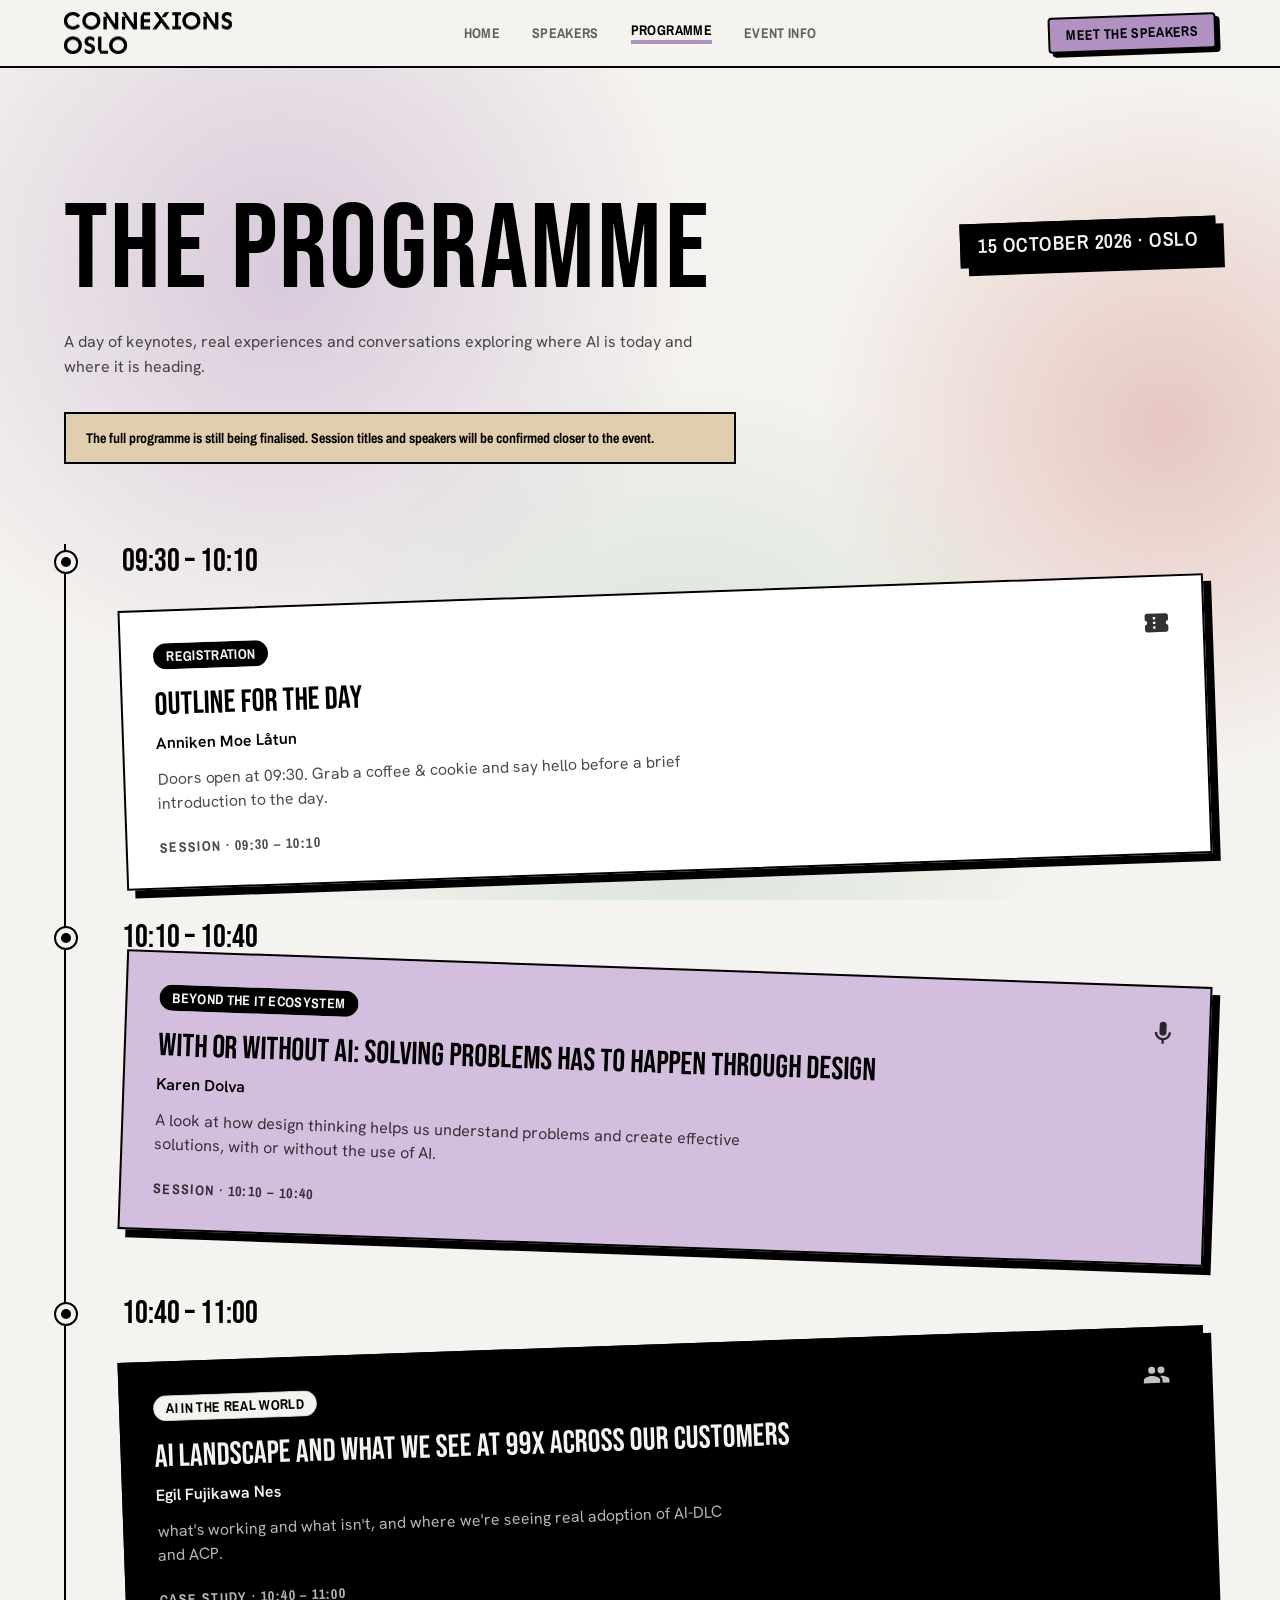
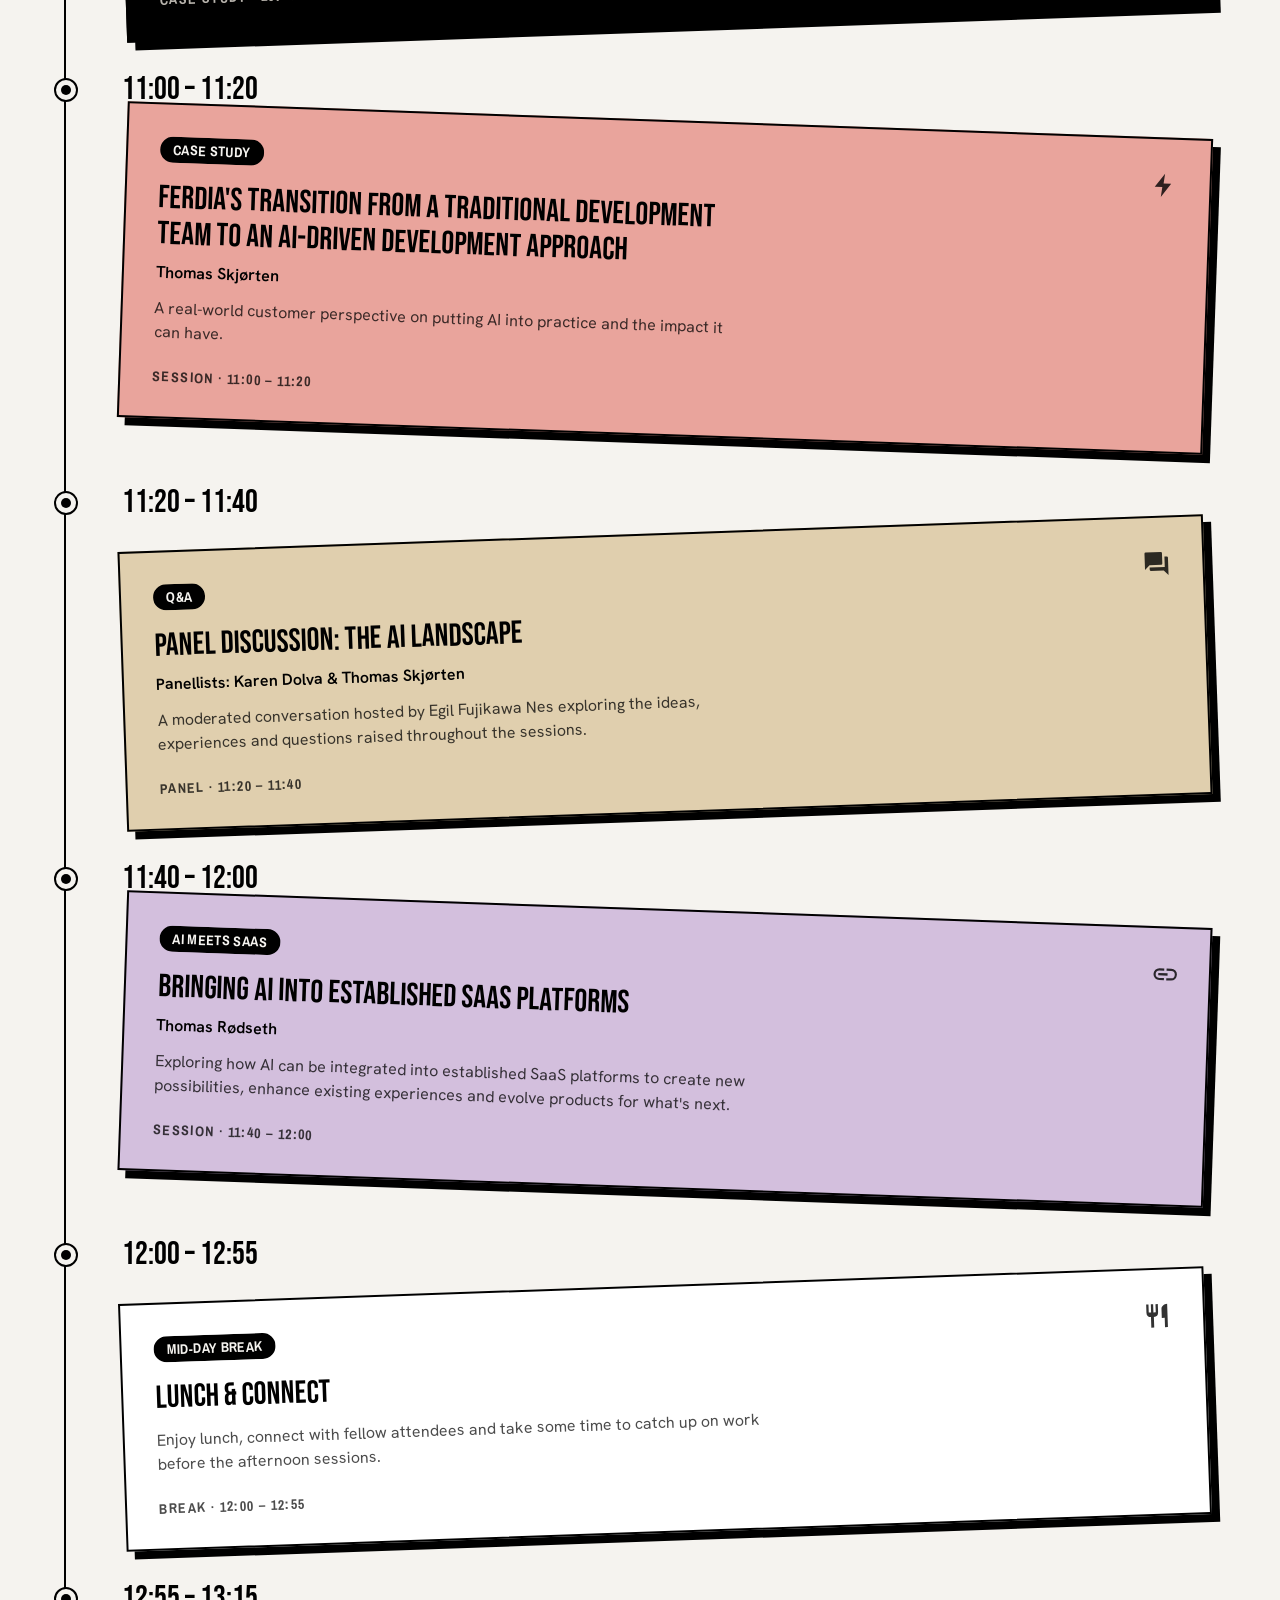
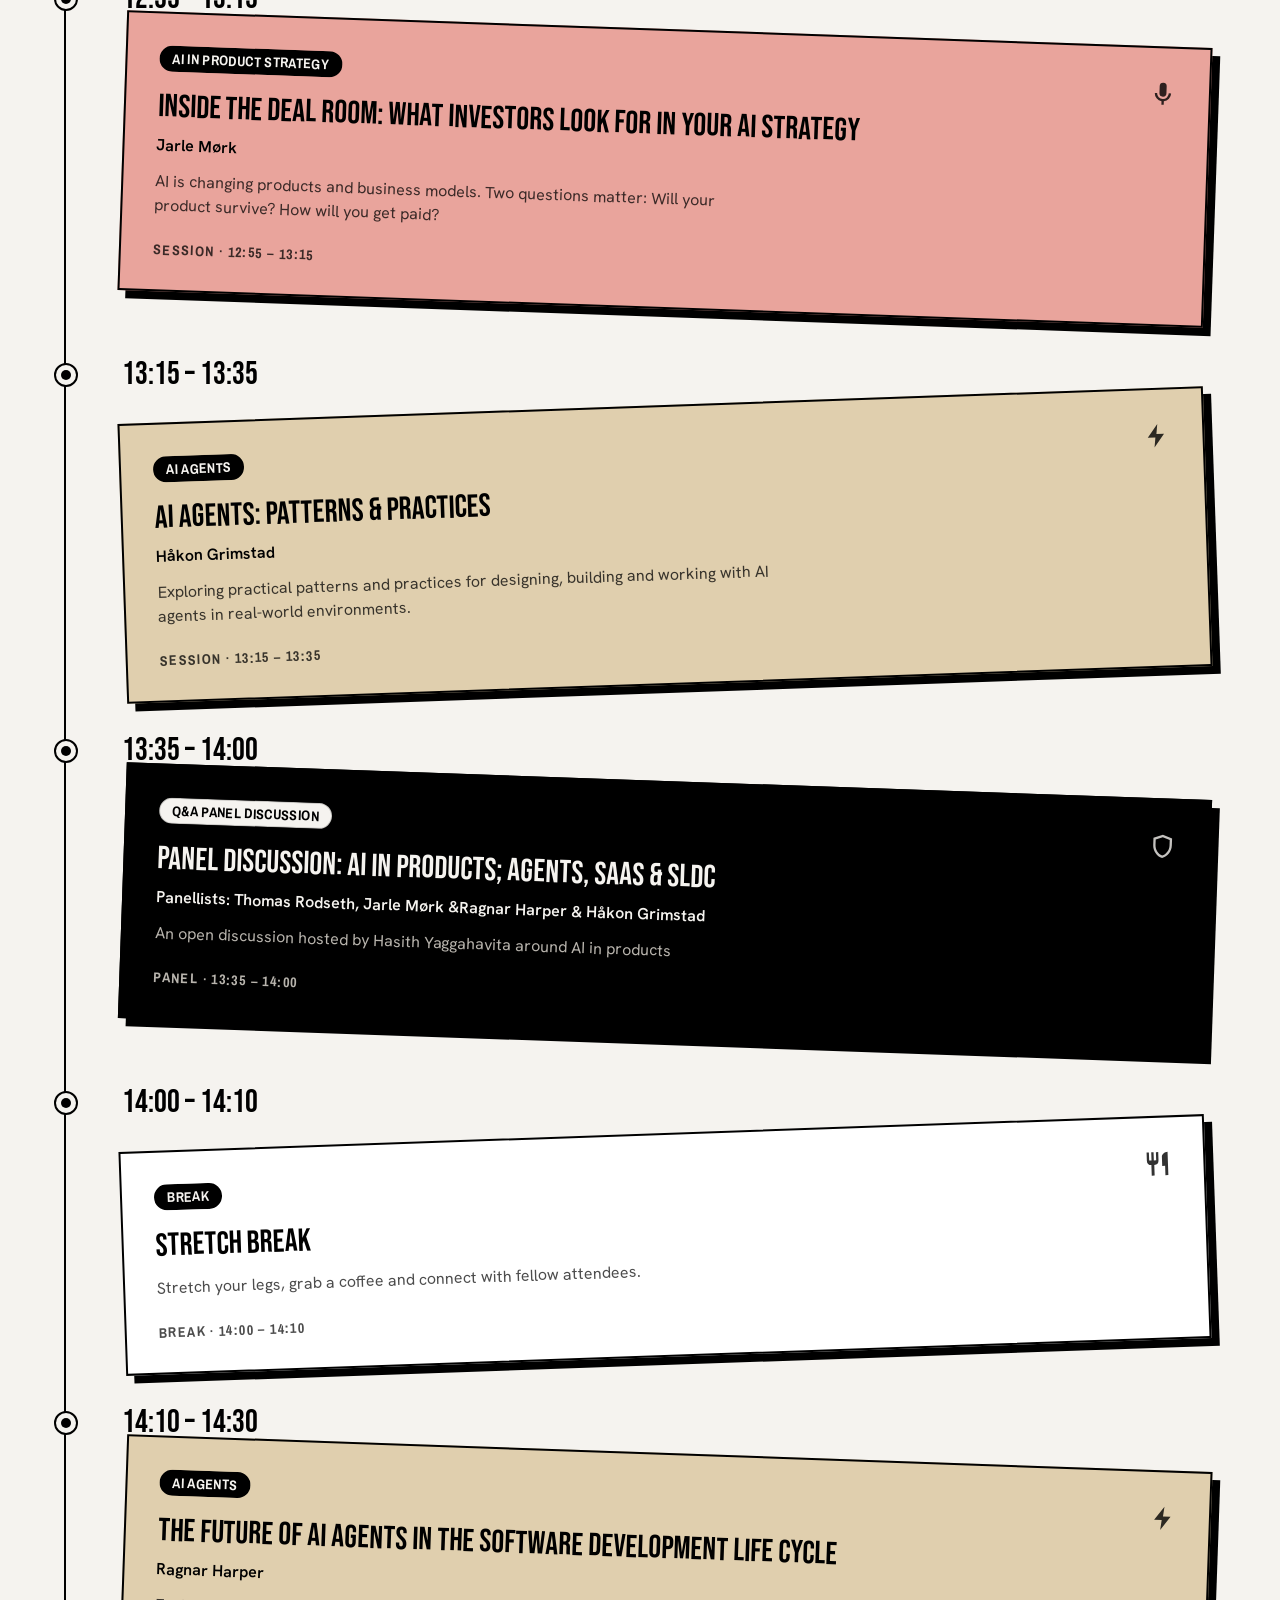
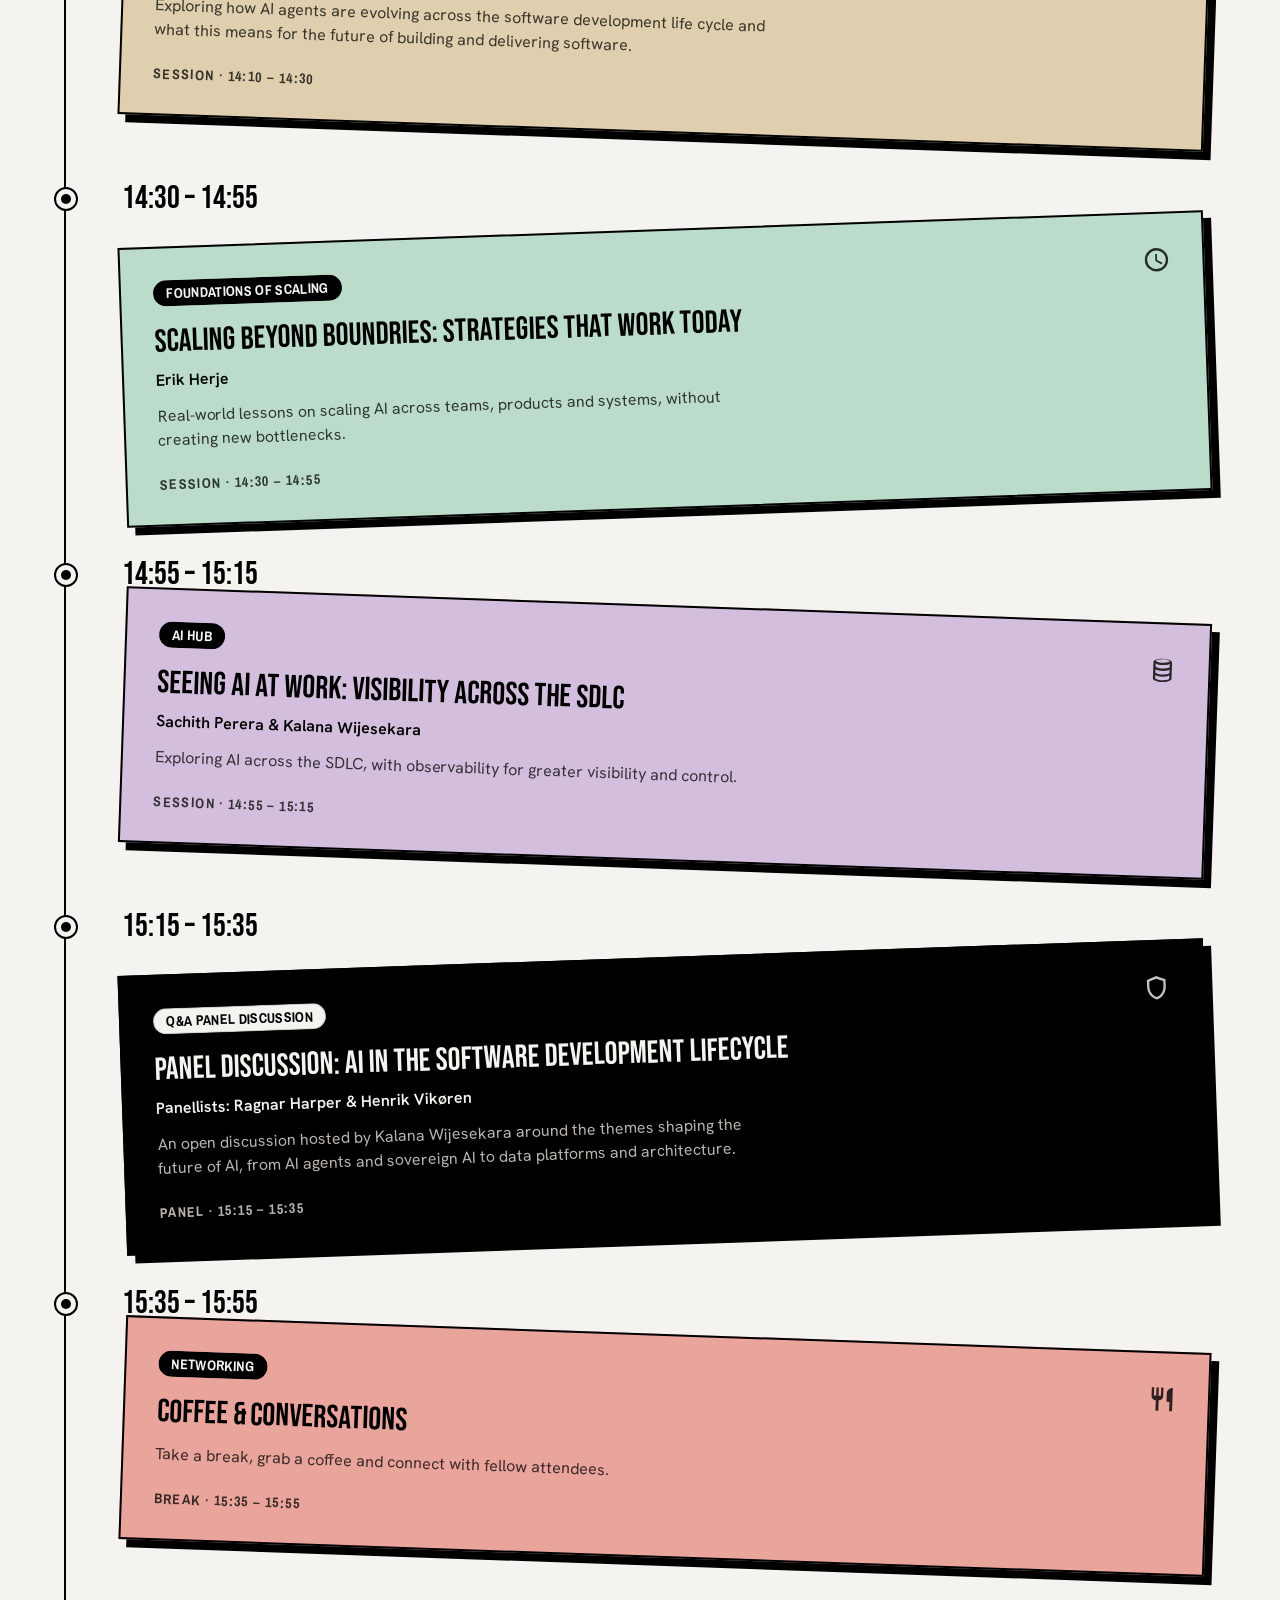
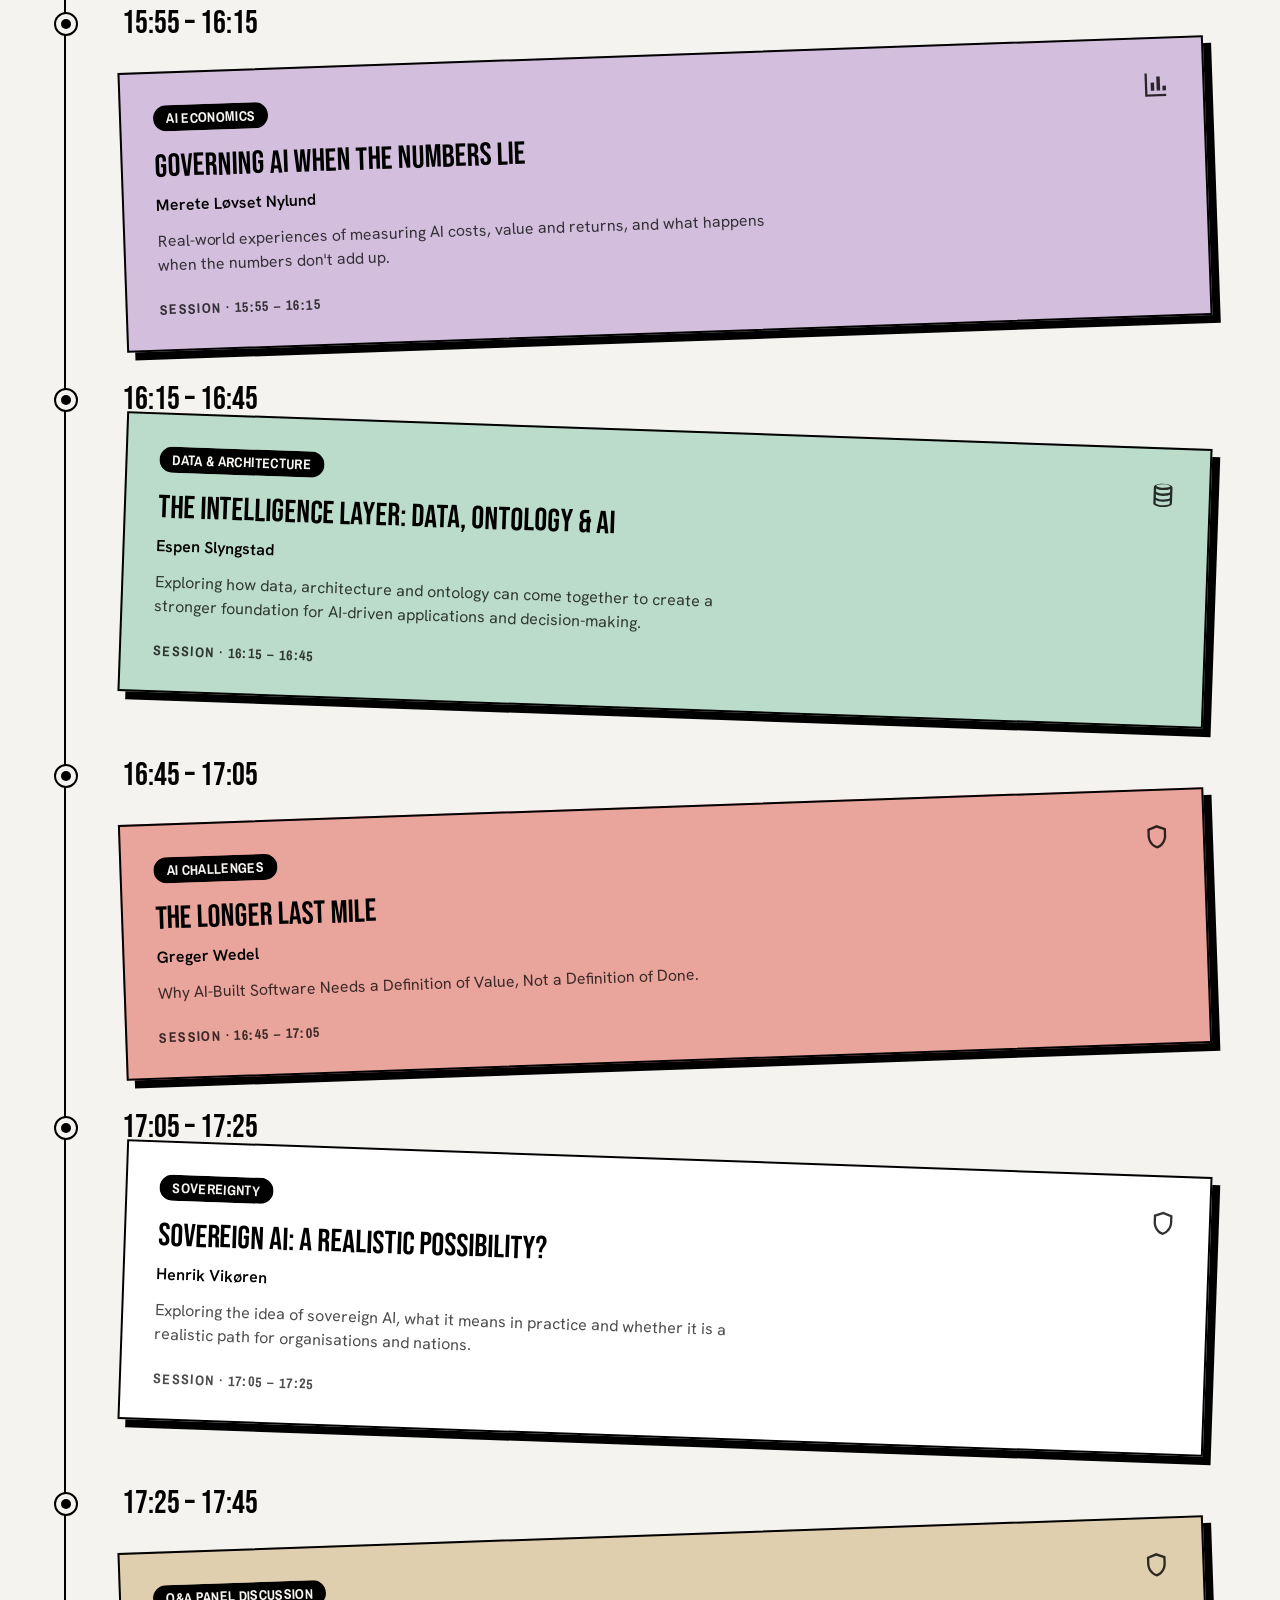
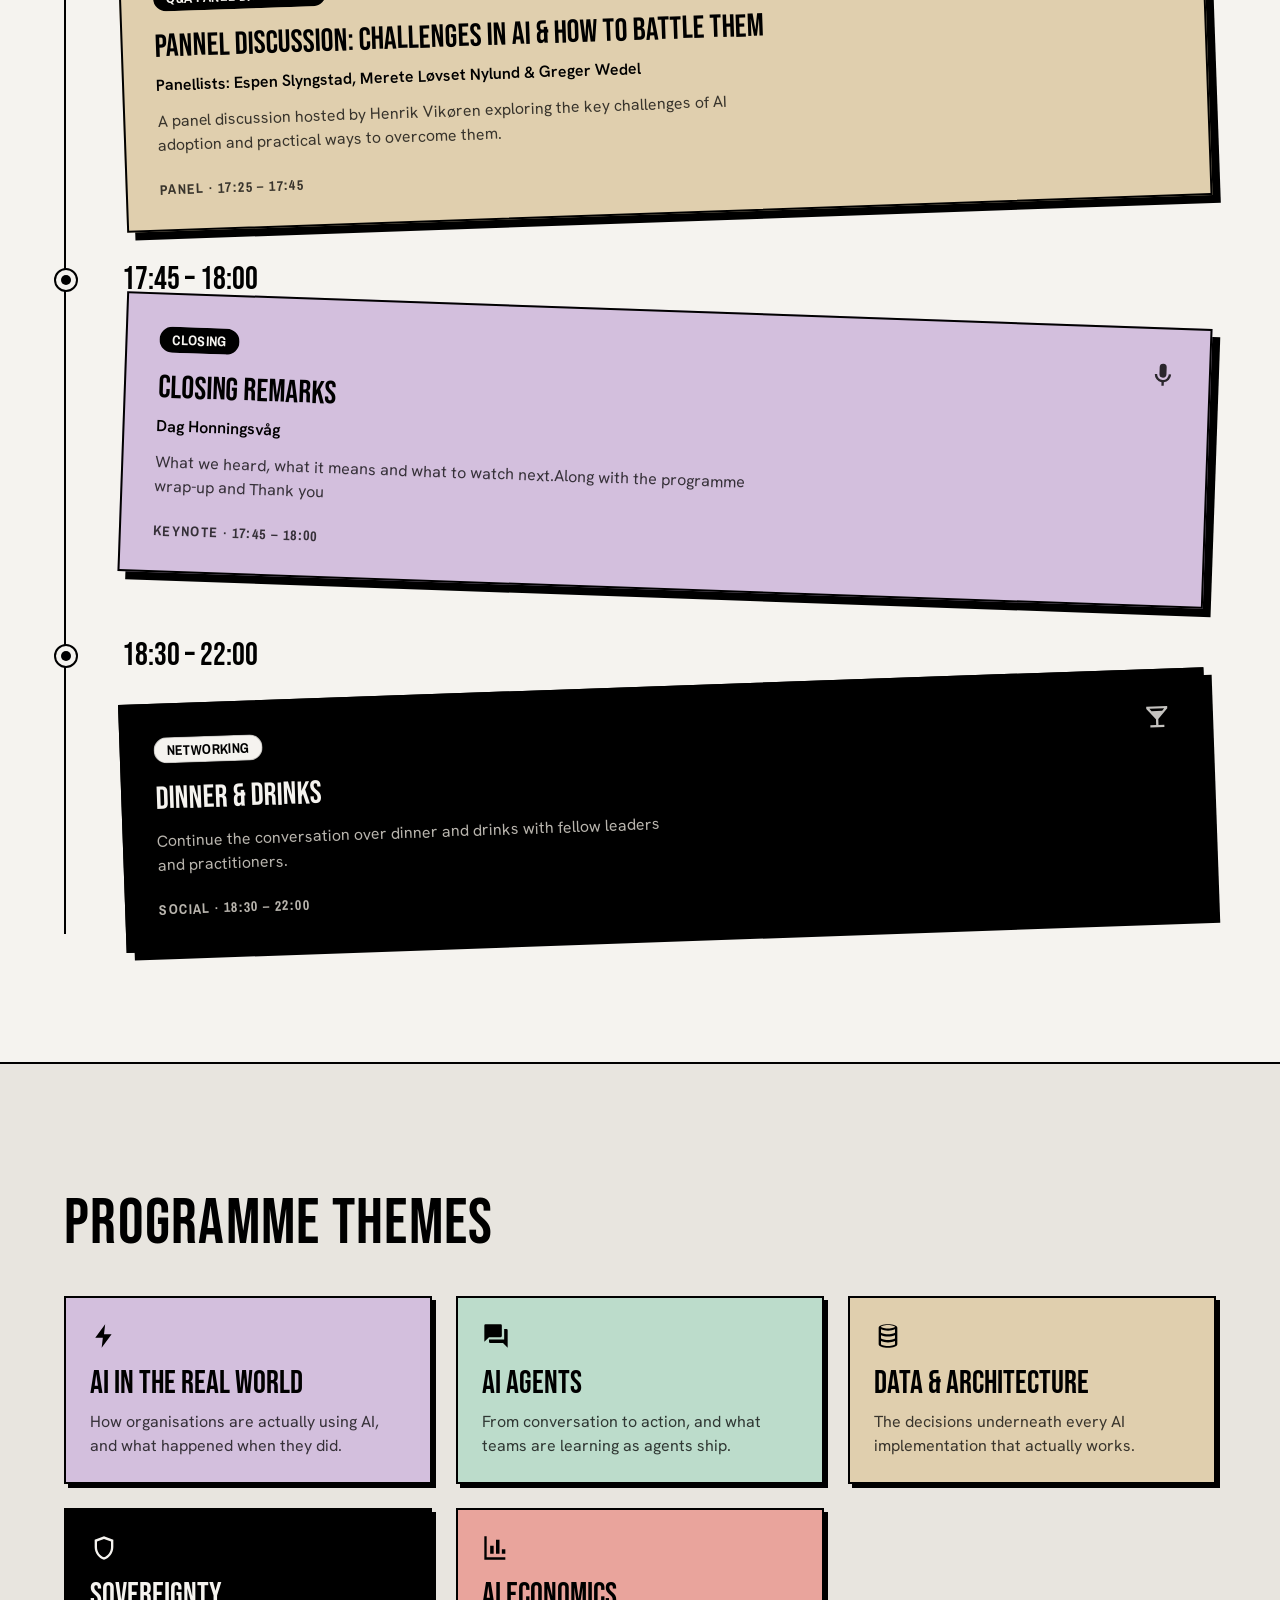
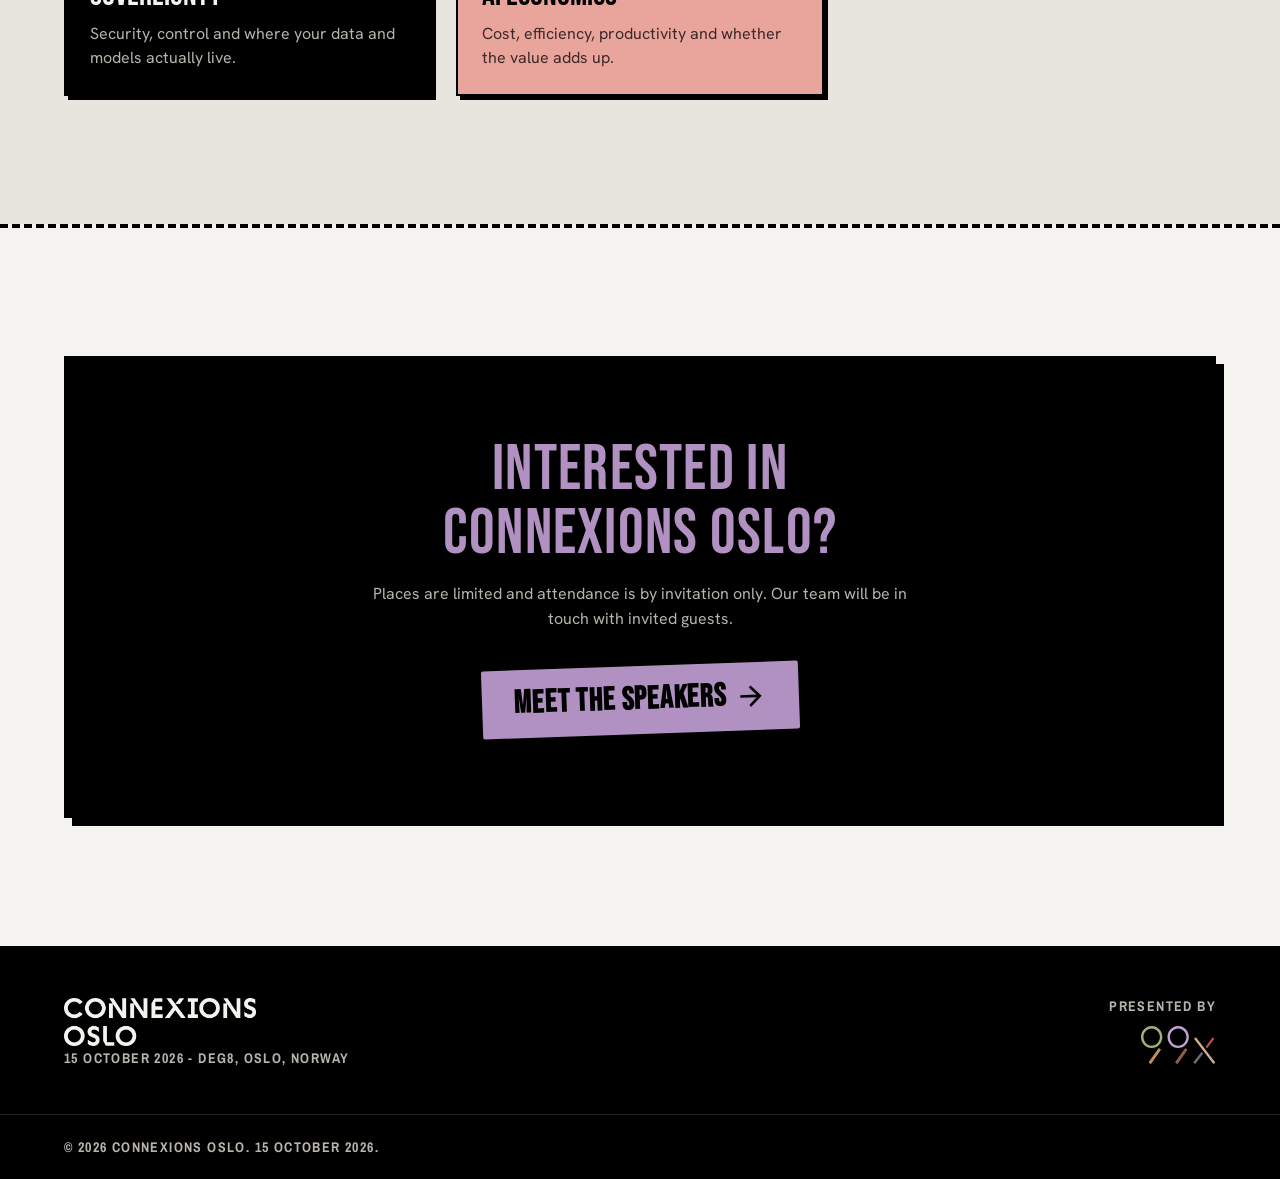
==== commit 4b6b1b7a: "Build from 736d72bdc60474d0317f385f15adb5acc4a3845b" ====
--- a/agenda/index.html
+++ b/agenda/index.html
@@ -19,7 +19,7 @@
       pulled onto it with -translate-x-1/2 - so the rail, dots and content
       stay aligned at every width without breakpoint-specific offsets.
       Right padding on the list leaves room for the cards' 8px hard shadow.
-    --> <ol class="relative m-0 list-none border-l-2 border-ink p-0 pr-2"> <li class="relative pb-12 pl-6 last:pb-0 sm:pl-10 lg:pl-14"> <span aria-hidden="true" class="absolute top-1.5 left-0 flex size-6 -translate-x-1/2 items-center justify-center rounded-full border-2 border-ink bg-paper"> <span class="size-2.5 rounded-full bg-ink"></span> </span> <p class="mb-3 font-display text-headline-lg tabular-nums text-ink"> <time datetime="2026-10-15T09:30:00+02:00">09:30 – 10:10</time> </p> <article class="relative flex flex-col p-6 sm:p-8 edge drop-2 sticker bg-white text-ink"> <div class="mb-4 flex items-start justify-between gap-3"> <span class="inline-flex items-center rounded-full px-3 py-1 font-ui text-label font-bold uppercase tracking-wide whitespace-nowrap border border-ink/20 bg-ink text-chalk"> Registration </span> <svg class="size-7 shrink-0 opacity-80" viewBox="0 0 24 24" fill="currentColor" aria-hidden="true" focusable="false"><path d="M20 12c0-1.1.9-2 2-2V6c0-1.1-.9-2-2-2H4c-1.1 0-2 .9-2 2v4c1.1 0 2 .9 2 2s-.9 2-2 2v4c0 1.1.9 2 2 2h16c1.1 0 2-.9 2-2v-4c-1.1 0-2-.9-2-2Zm-9 5H9v-2h2v2Zm0-4H9v-2h2v2Zm0-4H9V7h2v2Z"></path></svg> </div>  <h3 class="font-display text-headline-lg text-balance">Outline for the day</h3> <p class="mt-2 font-body text-body-md font-semibold">Anniken Moe Låtun</p> <p class="mt-3 max-w-[68ch] font-body text-body-md text-ink/70"> Doors open at 09:30. Grab a coffee &amp; cookie and say hello before a brief introduction to the day. </p> <p class="mt-auto pt-6 font-ui text-label uppercase tracking-widest text-ink/70"> Session · 09:30 – 10:10 </p> </article> </li><li class="relative pb-12 pl-6 last:pb-0 sm:pl-10 lg:pl-14"> <span aria-hidden="true" class="absolute top-1.5 left-0 flex size-6 -translate-x-1/2 items-center justify-center rounded-full border-2 border-ink bg-paper"> <span class="size-2.5 rounded-full bg-ink"></span> </span> <p class="mb-3 font-display text-headline-lg tabular-nums text-ink"> <time datetime="2026-10-15T10:10:00+02:00">10:10 – 10:40</time> </p> <article class="relative flex flex-col p-6 sm:p-8 edge drop-2 sticker-alt bg-lavender-soft text-ink"> <div class="mb-4 flex items-start justify-between gap-3"> <span class="inline-flex items-center rounded-full px-3 py-1 font-ui text-label font-bold uppercase tracking-wide whitespace-nowrap border border-ink/20 bg-ink text-chalk"> Beyond the IT Ecosystem </span> <svg class="size-7 shrink-0 opacity-80" viewBox="0 0 24 24" fill="currentColor" aria-hidden="true" focusable="false"><path d="M12 14a3 3 0 0 0 3-3V5a3 3 0 1 0-6 0v6a3 3 0 0 0 3 3Zm5-3a5 5 0 0 1-10 0H5a7 7 0 0 0 6 6.92V21h2v-3.08A7 7 0 0 0 19 11h-2Z"></path></svg> </div>  <h3 class="font-display text-headline-lg text-balance">Opening Session</h3> <p class="mt-2 font-body text-body-md font-semibold">Karen Dolva</p> <p class="mt-3 max-w-[68ch] font-body text-body-md text-ink/75"> Topic TBC </p> <p class="mt-auto pt-6 font-ui text-label uppercase tracking-widest text-ink/75"> Session · 10:10 – 10:40 </p> </article> </li><li class="relative pb-12 pl-6 last:pb-0 sm:pl-10 lg:pl-14"> <span aria-hidden="true" class="absolute top-1.5 left-0 flex size-6 -translate-x-1/2 items-center justify-center rounded-full border-2 border-ink bg-paper"> <span class="size-2.5 rounded-full bg-ink"></span> </span> <p class="mb-3 font-display text-headline-lg tabular-nums text-ink"> <time datetime="2026-10-15T10:40:00+02:00">10:40 – 11:00</time> </p> <article class="relative flex flex-col p-6 sm:p-8 edge drop-2 sticker bg-ink text-chalk"> <div class="mb-4 flex items-start justify-between gap-3"> <span class="inline-flex items-center rounded-full px-3 py-1 font-ui text-label font-bold uppercase tracking-wide whitespace-nowrap border border-ink/20 bg-chalk text-ink"> AI in the real world </span> <svg class="size-7 shrink-0 opacity-80" viewBox="0 0 24 24" fill="currentColor" aria-hidden="true" focusable="false"><path d="M16 11a3 3 0 1 0 0-6 3 3 0 0 0 0 6Zm-8 0a3 3 0 1 0 0-6 3 3 0 0 0 0 6Zm0 2c-2.33 0-7 1.17-7 3.5V19h14v-2.5c0-2.33-4.67-3.5-7-3.5Zm8 0c-.29 0-.62.02-.97.05 1.16.84 1.97 1.97 1.97 3.45V19h6v-2.5c0-2.33-4.67-3.5-7-3.5Z"></path></svg> </div>  <h3 class="font-display text-headline-lg text-balance">AI Landscape and what we see at 99x across our customers</h3> <p class="mt-2 font-body text-body-md font-semibold">Egil Fujikawa Nes</p> <p class="mt-3 max-w-[68ch] font-body text-body-md text-chalk-dim"> what&#39;s working and what isn&#39;t, and where we&#39;re seeing real adoption of AI-DLC and ACP. </p> <p class="mt-auto pt-6 font-ui text-label uppercase tracking-widest text-chalk-dim"> Case study · 10:40 – 11:00 </p> </article> </li><li class="relative pb-12 pl-6 last:pb-0 sm:pl-10 lg:pl-14"> <span aria-hidden="true" class="absolute top-1.5 left-0 flex size-6 -translate-x-1/2 items-center justify-center rounded-full border-2 border-ink bg-paper"> <span class="size-2.5 rounded-full bg-ink"></span> </span> <p class="mb-3 font-display text-headline-lg tabular-nums text-ink"> <time datetime="2026-10-15T11:00:00+02:00">11:00 – 11:20</time> </p> <article class="relative flex flex-col p-6 sm:p-8 edge drop-2 sticker-alt bg-salmon-soft text-ink"> <div class="mb-4 flex items-start justify-between gap-3"> <span class="inline-flex items-center rounded-full px-3 py-1 font-ui text-label font-bold uppercase tracking-wide whitespace-nowrap border border-ink/20 bg-ink text-chalk"> Case Study </span> <svg class="size-7 shrink-0 opacity-80" viewBox="0 0 24 24" fill="currentColor" aria-hidden="true" focusable="false"><path d="M13 2 4.5 13.5H11l-1 8.5 8.5-11.5H12l1-8.5Z"></path></svg> </div>  <h3 class="font-display text-headline-lg text-balance">Ferdia&#39;s transition from a traditional development team to an AI-driven development approach</h3> <p class="mt-2 font-body text-body-md font-semibold">Thomas Skjørten</p> <p class="mt-3 max-w-[68ch] font-body text-body-md text-ink/75"> A real-world customer perspective on putting AI into practice and the impact it can have. </p> <p class="mt-auto pt-6 font-ui text-label uppercase tracking-widest text-ink/75"> Session · 11:00 – 11:20 </p> </article> </li><li class="relative pb-12 pl-6 last:pb-0 sm:pl-10 lg:pl-14"> <span aria-hidden="true" class="absolute top-1.5 left-0 flex size-6 -translate-x-1/2 items-center justify-center rounded-full border-2 border-ink bg-paper"> <span class="size-2.5 rounded-full bg-ink"></span> </span> <p class="mb-3 font-display text-headline-lg tabular-nums text-ink"> <time datetime="2026-10-15T11:20:00+02:00">11:20 – 11:40</time> </p> <article class="relative flex flex-col p-6 sm:p-8 edge drop-2 sticker bg-tan-soft text-ink"> <div class="mb-4 flex items-start justify-between gap-3"> <span class="inline-flex items-center rounded-full px-3 py-1 font-ui text-label font-bold uppercase tracking-wide whitespace-nowrap border border-ink/20 bg-ink text-chalk"> Q&amp;A </span> <svg class="size-7 shrink-0 opacity-80" viewBox="0 0 24 24" fill="currentColor" aria-hidden="true" focusable="false"><path d="M17 12V3a1 1 0 0 0-1-1H3a1 1 0 0 0-1 1v14l4-4h10a1 1 0 0 0 1-1Zm4-6h-2v9H6v2a1 1 0 0 0 1 1h11l4 4V7a1 1 0 0 0-1-1Z"></path></svg> </div>  <h3 class="font-display text-headline-lg text-balance">Panel Discussion: The AI Landscape</h3> <p class="mt-2 font-body text-body-md font-semibold">Panellists: Karen Dolva &amp; Thomas Skjørten</p> <p class="mt-3 max-w-[68ch] font-body text-body-md text-ink/75"> A moderated conversation hosted by Egil Fujikawa Nes exploring the ideas, experiences and questions raised throughout the sessions. </p> <p class="mt-auto pt-6 font-ui text-label uppercase tracking-widest text-ink/75"> Panel · 11:20 – 11:40 </p> </article> </li><li class="relative pb-12 pl-6 last:pb-0 sm:pl-10 lg:pl-14"> <span aria-hidden="true" class="absolute top-1.5 left-0 flex size-6 -translate-x-1/2 items-center justify-center rounded-full border-2 border-ink bg-paper"> <span class="size-2.5 rounded-full bg-ink"></span> </span> <p class="mb-3 font-display text-headline-lg tabular-nums text-ink"> <time datetime="2026-10-15T11:40:00+02:00">11:40 – 12:00</time> </p> <article class="relative flex flex-col p-6 sm:p-8 edge drop-2 sticker-alt bg-lavender-soft text-ink"> <div class="mb-4 flex items-start justify-between gap-3"> <span class="inline-flex items-center rounded-full px-3 py-1 font-ui text-label font-bold uppercase tracking-wide whitespace-nowrap border border-ink/20 bg-ink text-chalk"> AI Meets SaaS </span> <svg class="size-7 shrink-0 opacity-80" viewBox="0 0 24 24" fill="currentColor" aria-hidden="true" focusable="false"><path d="M3.9 12a5.1 5.1 0 0 1 5.1-5.1h4v1.9H9a3.2 3.2 0 0 0 0 6.4h4V17H9A5.1 5.1 0 0 1 3.9 12ZM8 11h8v2H8v-2Zm7-4.1h4a5.1 5.1 0 0 1 0 10.2h-4v-1.9h4a3.2 3.2 0 0 0 0-6.4h-4V6.9Z"></path></svg> </div>  <h3 class="font-display text-headline-lg text-balance">Bringing AI into Established SaaS Platforms</h3> <p class="mt-2 font-body text-body-md font-semibold">Thomas Rødseth</p> <p class="mt-3 max-w-[68ch] font-body text-body-md text-ink/75"> Exploring how AI can be integrated into established SaaS platforms to create new possibilities, enhance existing experiences and evolve products for what&#39;s next. </p> <p class="mt-auto pt-6 font-ui text-label uppercase tracking-widest text-ink/75"> Session · 11:40 – 12:00 </p> </article> </li><li class="relative pb-12 pl-6 last:pb-0 sm:pl-10 lg:pl-14"> <span aria-hidden="true" class="absolute top-1.5 left-0 flex size-6 -translate-x-1/2 items-center justify-center rounded-full border-2 border-ink bg-paper"> <span class="size-2.5 rounded-full bg-ink"></span> </span> <p class="mb-3 font-display text-headline-lg tabular-nums text-ink"> <time datetime="2026-10-15T12:00:00+02:00">12:00 – 12:55</time> </p> <article class="relative flex flex-col p-6 sm:p-8 edge drop-2 sticker bg-white text-ink"> <div class="mb-4 flex items-start justify-between gap-3"> <span class="inline-flex items-center rounded-full px-3 py-1 font-ui text-label font-bold uppercase tracking-wide whitespace-nowrap border border-ink/20 bg-ink text-chalk"> Mid-day Break </span> <svg class="size-7 shrink-0 opacity-80" viewBox="0 0 24 24" fill="currentColor" aria-hidden="true" focusable="false"><path d="M11 9H9V2H7v7H5V2H3v7a4 4 0 0 0 3.75 3.97V22h2.5v-9.03A4 4 0 0 0 13 9V2h-2v7Zm5-3v8h2.5v8H21V2c-2.76 0-5 2.24-5 4Z"></path></svg> </div>  <h3 class="font-display text-headline-lg text-balance">Lunch &amp; Connect</h3>  <p class="mt-3 max-w-[68ch] font-body text-body-md text-ink/70"> Enjoy lunch, connect with fellow attendees and take some time to catch up on work before the afternoon sessions. </p> <p class="mt-auto pt-6 font-ui text-label uppercase tracking-widest text-ink/70"> Break · 12:00 – 12:55 </p> </article> </li><li class="relative pb-12 pl-6 last:pb-0 sm:pl-10 lg:pl-14"> <span aria-hidden="true" class="absolute top-1.5 left-0 flex size-6 -translate-x-1/2 items-center justify-center rounded-full border-2 border-ink bg-paper"> <span class="size-2.5 rounded-full bg-ink"></span> </span> <p class="mb-3 font-display text-headline-lg tabular-nums text-ink"> <time datetime="2026-10-15T12:55:00+02:00">12:55 – 13:15</time> </p> <article class="relative flex flex-col p-6 sm:p-8 edge drop-2 sticker-alt bg-salmon-soft text-ink"> <div class="mb-4 flex items-start justify-between gap-3"> <span class="inline-flex items-center rounded-full px-3 py-1 font-ui text-label font-bold uppercase tracking-wide whitespace-nowrap border border-ink/20 bg-ink text-chalk"> AI in Product Strategy </span> <svg class="size-7 shrink-0 opacity-80" viewBox="0 0 24 24" fill="currentColor" aria-hidden="true" focusable="false"><path d="M12 14a3 3 0 0 0 3-3V5a3 3 0 1 0-6 0v6a3 3 0 0 0 3 3Zm5-3a5 5 0 0 1-10 0H5a7 7 0 0 0 6 6.92V21h2v-3.08A7 7 0 0 0 19 11h-2Z"></path></svg> </div>  <h3 class="font-display text-headline-lg text-balance">Inside the Deal Room: What Investors Look for in Your AI Strategy</h3> <p class="mt-2 font-body text-body-md font-semibold">Jarle Mørk</p> <p class="mt-3 max-w-[68ch] font-body text-body-md text-ink/75"> AI is changing products and business models. Two questions matter: Will your product survive? How will you get paid? </p> <p class="mt-auto pt-6 font-ui text-label uppercase tracking-widest text-ink/75"> Session · 12:55 – 13:15 </p> </article> </li><li class="relative pb-12 pl-6 last:pb-0 sm:pl-10 lg:pl-14"> <span aria-hidden="true" class="absolute top-1.5 left-0 flex size-6 -translate-x-1/2 items-center justify-center rounded-full border-2 border-ink bg-paper"> <span class="size-2.5 rounded-full bg-ink"></span> </span> <p class="mb-3 font-display text-headline-lg tabular-nums text-ink"> <time datetime="2026-10-15T13:15:00+02:00">13:15 – 13:35</time> </p> <article class="relative flex flex-col p-6 sm:p-8 edge drop-2 sticker bg-tan-soft text-ink"> <div class="mb-4 flex items-start justify-between gap-3"> <span class="inline-flex items-center rounded-full px-3 py-1 font-ui text-label font-bold uppercase tracking-wide whitespace-nowrap border border-ink/20 bg-ink text-chalk"> AI Agents </span> <svg class="size-7 shrink-0 opacity-80" viewBox="0 0 24 24" fill="currentColor" aria-hidden="true" focusable="false"><path d="M13 2 4.5 13.5H11l-1 8.5 8.5-11.5H12l1-8.5Z"></path></svg> </div>  <h3 class="font-display text-headline-lg text-balance">AI Agents: Patterns &amp; Practices</h3> <p class="mt-2 font-body text-body-md font-semibold">Håkon Grimstad</p> <p class="mt-3 max-w-[68ch] font-body text-body-md text-ink/75"> Exploring practical patterns and practices for designing, building and working with AI agents in real-world environments. </p> <p class="mt-auto pt-6 font-ui text-label uppercase tracking-widest text-ink/75"> Session · 13:15 – 13:35 </p> </article> </li><li class="relative pb-12 pl-6 last:pb-0 sm:pl-10 lg:pl-14"> <span aria-hidden="true" class="absolute top-1.5 left-0 flex size-6 -translate-x-1/2 items-center justify-center rounded-full border-2 border-ink bg-paper"> <span class="size-2.5 rounded-full bg-ink"></span> </span> <p class="mb-3 font-display text-headline-lg tabular-nums text-ink"> <time datetime="2026-10-15T13:35:00+02:00">13:35 – 14:00</time> </p> <article class="relative flex flex-col p-6 sm:p-8 edge drop-2 sticker-alt bg-ink text-chalk"> <div class="mb-4 flex items-start justify-between gap-3"> <span class="inline-flex items-center rounded-full px-3 py-1 font-ui text-label font-bold uppercase tracking-wide whitespace-nowrap border border-ink/20 bg-chalk text-ink"> Q&amp;A Panel Discussion </span> <svg class="size-7 shrink-0 opacity-80" viewBox="0 0 24 24" fill="currentColor" aria-hidden="true" focusable="false"><path d="M12 2 4 5v6.1c0 5 3.4 9.7 8 10.9 4.6-1.2 8-5.9 8-10.9V5l-8-3Zm6 9.1c0 4-2.6 7.8-6 8.8-3.4-1-6-4.8-6-8.8V6.4l6-2.2 6 2.2v4.7Z"></path></svg> </div>  <h3 class="font-display text-headline-lg text-balance">Panel Discussion: AI in Products; Agents, SAAS &amp; SLDC</h3> <p class="mt-2 font-body text-body-md font-semibold">Panellists: Thomas Rodseth, Jarle Mørk &amp;Ragnar Harper &amp; Håkon Grimstad</p> <p class="mt-3 max-w-[68ch] font-body text-body-md text-chalk-dim"> An open discussion hosted by Hasith Yaggahavita around AI in products </p> <p class="mt-auto pt-6 font-ui text-label uppercase tracking-widest text-chalk-dim"> Panel · 13:35 – 14:00 </p> </article> </li><li class="relative pb-12 pl-6 last:pb-0 sm:pl-10 lg:pl-14"> <span aria-hidden="true" class="absolute top-1.5 left-0 flex size-6 -translate-x-1/2 items-center justify-center rounded-full border-2 border-ink bg-paper"> <span class="size-2.5 rounded-full bg-ink"></span> </span> <p class="mb-3 font-display text-headline-lg tabular-nums text-ink"> <time datetime="2026-10-15T14:00:00+02:00">14:00 – 14:10</time> </p> <article class="relative flex flex-col p-6 sm:p-8 edge drop-2 sticker bg-white text-ink"> <div class="mb-4 flex items-start justify-between gap-3"> <span class="inline-flex items-center rounded-full px-3 py-1 font-ui text-label font-bold uppercase tracking-wide whitespace-nowrap border border-ink/20 bg-ink text-chalk"> Break </span> <svg class="size-7 shrink-0 opacity-80" viewBox="0 0 24 24" fill="currentColor" aria-hidden="true" focusable="false"><path d="M11 9H9V2H7v7H5V2H3v7a4 4 0 0 0 3.75 3.97V22h2.5v-9.03A4 4 0 0 0 13 9V2h-2v7Zm5-3v8h2.5v8H21V2c-2.76 0-5 2.24-5 4Z"></path></svg> </div>  <h3 class="font-display text-headline-lg text-balance">Stretch break</h3>  <p class="mt-3 max-w-[68ch] font-body text-body-md text-ink/70"> Stretch your legs, grab a coffee and connect with fellow attendees. </p> <p class="mt-auto pt-6 font-ui text-label uppercase tracking-widest text-ink/70"> Break · 14:00 – 14:10 </p> </article> </li><li class="relative pb-12 pl-6 last:pb-0 sm:pl-10 lg:pl-14"> <span aria-hidden="true" class="absolute top-1.5 left-0 flex size-6 -translate-x-1/2 items-center justify-center rounded-full border-2 border-ink bg-paper"> <span class="size-2.5 rounded-full bg-ink"></span> </span> <p class="mb-3 font-display text-headline-lg tabular-nums text-ink"> <time datetime="2026-10-15T14:10:00+02:00">14:10 – 14:30</time> </p> <article class="relative flex flex-col p-6 sm:p-8 edge drop-2 sticker-alt bg-tan-soft text-ink"> <div class="mb-4 flex items-start justify-between gap-3"> <span class="inline-flex items-center rounded-full px-3 py-1 font-ui text-label font-bold uppercase tracking-wide whitespace-nowrap border border-ink/20 bg-ink text-chalk"> AI Agents </span> <svg class="size-7 shrink-0 opacity-80" viewBox="0 0 24 24" fill="currentColor" aria-hidden="true" focusable="false"><path d="M13 2 4.5 13.5H11l-1 8.5 8.5-11.5H12l1-8.5Z"></path></svg> </div>  <h3 class="font-display text-headline-lg text-balance">The Future of AI Agents in the Software Development Life Cycle</h3> <p class="mt-2 font-body text-body-md font-semibold">Ragnar Harper</p> <p class="mt-3 max-w-[68ch] font-body text-body-md text-ink/75"> Exploring how AI agents are evolving across the software development life cycle and what this means for the future of building and delivering software. </p> <p class="mt-auto pt-6 font-ui text-label uppercase tracking-widest text-ink/75"> Session · 14:10 – 14:30 </p> </article> </li><li class="relative pb-12 pl-6 last:pb-0 sm:pl-10 lg:pl-14"> <span aria-hidden="true" class="absolute top-1.5 left-0 flex size-6 -translate-x-1/2 items-center justify-center rounded-full border-2 border-ink bg-paper"> <span class="size-2.5 rounded-full bg-ink"></span> </span> <p class="mb-3 font-display text-headline-lg tabular-nums text-ink"> <time datetime="2026-10-15T14:30:00+02:00">14:30 – 14:55</time> </p> <article class="relative flex flex-col p-6 sm:p-8 edge drop-2 sticker bg-sage-soft text-ink"> <div class="mb-4 flex items-start justify-between gap-3"> <span class="inline-flex items-center rounded-full px-3 py-1 font-ui text-label font-bold uppercase tracking-wide whitespace-nowrap border border-ink/20 bg-ink text-chalk"> Foundations of scaling </span> <svg class="size-7 shrink-0 opacity-80" viewBox="0 0 24 24" fill="currentColor" aria-hidden="true" focusable="false"><path d="M12 2a10 10 0 1 0 0 20 10 10 0 0 0 0-20Zm0 18a8 8 0 1 1 0-16 8 8 0 0 1 0 16Zm.5-13H11v6l5.2 3.1.8-1.3-4.5-2.7V7Z"></path></svg> </div>  <h3 class="font-display text-headline-lg text-balance">Scaling beyond boundries: strategies that work today</h3> <p class="mt-2 font-body text-body-md font-semibold">Erik Herje</p> <p class="mt-3 max-w-[68ch] font-body text-body-md text-ink/75"> Real-world lessons on scaling AI across teams, products and systems, without creating new bottlenecks. </p> <p class="mt-auto pt-6 font-ui text-label uppercase tracking-widest text-ink/75"> Session · 14:30 – 14:55 </p> </article> </li><li class="relative pb-12 pl-6 last:pb-0 sm:pl-10 lg:pl-14"> <span aria-hidden="true" class="absolute top-1.5 left-0 flex size-6 -translate-x-1/2 items-center justify-center rounded-full border-2 border-ink bg-paper"> <span class="size-2.5 rounded-full bg-ink"></span> </span> <p class="mb-3 font-display text-headline-lg tabular-nums text-ink"> <time datetime="2026-10-15T14:55:00+02:00">14:55 – 15:15</time> </p> <article class="relative flex flex-col p-6 sm:p-8 edge drop-2 sticker-alt bg-lavender-soft text-ink"> <div class="mb-4 flex items-start justify-between gap-3"> <span class="inline-flex items-center rounded-full px-3 py-1 font-ui text-label font-bold uppercase tracking-wide whitespace-nowrap border border-ink/20 bg-ink text-chalk"> AI Hub </span> <svg class="size-7 shrink-0 opacity-80" viewBox="0 0 24 24" fill="currentColor" aria-hidden="true" focusable="false"><path d="M12 2c-4.4 0-8 1.3-8 3v14c0 1.7 3.6 3 8 3s8-1.3 8-3V5c0-1.7-3.6-3-8-3Zm6 17c0 .4-2.2 1.5-6 1.5S6 19.4 6 19v-2.7c1.5.8 3.7 1.2 6 1.2s4.5-.4 6-1.2V19Zm0-5c0 .4-2.2 1.5-6 1.5S6 14.4 6 14v-2.7c1.5.8 3.7 1.2 6 1.2s4.5-.4 6-1.2V14Zm-6-3.5c-3.8 0-6-1.1-6-1.5V6.3c1.5.8 3.7 1.2 6 1.2s4.5-.4 6-1.2V9c0 .4-2.2 1.5-6 1.5ZM12 5.5c-3.8 0-6-1.1-6-1.5s2.2-1.5 6-1.5S18 3.6 18 4s-2.2 1.5-6 1.5Z"></path></svg> </div>  <h3 class="font-display text-headline-lg text-balance">Seeing AI at Work: Visibility Across the SDLC</h3> <p class="mt-2 font-body text-body-md font-semibold">Sachith Perera &amp; Kalana Wijesekara</p> <p class="mt-3 max-w-[68ch] font-body text-body-md text-ink/75"> Exploring AI across the SDLC, with observability for greater visibility and control. </p> <p class="mt-auto pt-6 font-ui text-label uppercase tracking-widest text-ink/75"> Session · 14:55 – 15:15 </p> </article> </li><li class="relative pb-12 pl-6 last:pb-0 sm:pl-10 lg:pl-14"> <span aria-hidden="true" class="absolute top-1.5 left-0 flex size-6 -translate-x-1/2 items-center justify-center rounded-full border-2 border-ink bg-paper"> <span class="size-2.5 rounded-full bg-ink"></span> </span> <p class="mb-3 font-display text-headline-lg tabular-nums text-ink"> <time datetime="2026-10-15T15:15:00+02:00">15:15 – 15:35</time> </p> <article class="relative flex flex-col p-6 sm:p-8 edge drop-2 sticker bg-ink text-chalk"> <div class="mb-4 flex items-start justify-between gap-3"> <span class="inline-flex items-center rounded-full px-3 py-1 font-ui text-label font-bold uppercase tracking-wide whitespace-nowrap border border-ink/20 bg-chalk text-ink"> Q&amp;A Panel Discussion </span> <svg class="size-7 shrink-0 opacity-80" viewBox="0 0 24 24" fill="currentColor" aria-hidden="true" focusable="false"><path d="M12 2 4 5v6.1c0 5 3.4 9.7 8 10.9 4.6-1.2 8-5.9 8-10.9V5l-8-3Zm6 9.1c0 4-2.6 7.8-6 8.8-3.4-1-6-4.8-6-8.8V6.4l6-2.2 6 2.2v4.7Z"></path></svg> </div>  <h3 class="font-display text-headline-lg text-balance">Panel Discussion: AI in the Software Development LifeCycle</h3> <p class="mt-2 font-body text-body-md font-semibold">Panellists: Ragnar Harper &amp; Henrik Vikøren</p> <p class="mt-3 max-w-[68ch] font-body text-body-md text-chalk-dim"> An open discussion hosted by Kalana Wijesekara around the themes shaping the future of AI, from AI agents and sovereign AI to data platforms and architecture. </p> <p class="mt-auto pt-6 font-ui text-label uppercase tracking-widest text-chalk-dim"> Panel · 15:15 – 15:35 </p> </article> </li><li class="relative pb-12 pl-6 last:pb-0 sm:pl-10 lg:pl-14"> <span aria-hidden="true" class="absolute top-1.5 left-0 flex size-6 -translate-x-1/2 items-center justify-center rounded-full border-2 border-ink bg-paper"> <span class="size-2.5 rounded-full bg-ink"></span> </span> <p class="mb-3 font-display text-headline-lg tabular-nums text-ink"> <time datetime="2026-10-15T15:35:00+02:00">15:35 – 15:55</time> </p> <article class="relative flex flex-col p-6 sm:p-8 edge drop-2 sticker-alt bg-salmon-soft text-ink"> <div class="mb-4 flex items-start justify-between gap-3"> <span class="inline-flex items-center rounded-full px-3 py-1 font-ui text-label font-bold uppercase tracking-wide whitespace-nowrap border border-ink/20 bg-ink text-chalk"> Networking </span> <svg class="size-7 shrink-0 opacity-80" viewBox="0 0 24 24" fill="currentColor" aria-hidden="true" focusable="false"><path d="M11 9H9V2H7v7H5V2H3v7a4 4 0 0 0 3.75 3.97V22h2.5v-9.03A4 4 0 0 0 13 9V2h-2v7Zm5-3v8h2.5v8H21V2c-2.76 0-5 2.24-5 4Z"></path></svg> </div>  <h3 class="font-display text-headline-lg text-balance">Coffee &amp; conversations</h3>  <p class="mt-3 max-w-[68ch] font-body text-body-md text-ink/75"> Take a break, grab a coffee and connect with fellow attendees. </p> <p class="mt-auto pt-6 font-ui text-label uppercase tracking-widest text-ink/75"> Break · 15:35 – 15:55 </p> </article> </li><li class="relative pb-12 pl-6 last:pb-0 sm:pl-10 lg:pl-14"> <span aria-hidden="true" class="absolute top-1.5 left-0 flex size-6 -translate-x-1/2 items-center justify-center rounded-full border-2 border-ink bg-paper"> <span class="size-2.5 rounded-full bg-ink"></span> </span> <p class="mb-3 font-display text-headline-lg tabular-nums text-ink"> <time datetime="2026-10-15T15:55:00+02:00">15:55 – 16:15</time> </p> <article class="relative flex flex-col p-6 sm:p-8 edge drop-2 sticker bg-lavender-soft text-ink"> <div class="mb-4 flex items-start justify-between gap-3"> <span class="inline-flex items-center rounded-full px-3 py-1 font-ui text-label font-bold uppercase tracking-wide whitespace-nowrap border border-ink/20 bg-ink text-chalk"> AI Economics </span> <svg class="size-7 shrink-0 opacity-80" viewBox="0 0 24 24" fill="currentColor" aria-hidden="true" focusable="false"><path d="M4 20h16v2H2V2h2v18Zm3-3V10h3v7H7Zm5 0V5h3v12h-3Zm5 0v-4h3v4h-3Z"></path></svg> </div>  <h3 class="font-display text-headline-lg text-balance">Governing AI when the numbers lie</h3> <p class="mt-2 font-body text-body-md font-semibold">Merete Løvset Nylund</p> <p class="mt-3 max-w-[68ch] font-body text-body-md text-ink/75"> Real-world experiences of measuring AI costs, value and returns, and what happens when the numbers don&#39;t add up. </p> <p class="mt-auto pt-6 font-ui text-label uppercase tracking-widest text-ink/75"> Session · 15:55 – 16:15 </p> </article> </li><li class="relative pb-12 pl-6 last:pb-0 sm:pl-10 lg:pl-14"> <span aria-hidden="true" class="absolute top-1.5 left-0 flex size-6 -translate-x-1/2 items-center justify-center rounded-full border-2 border-ink bg-paper"> <span class="size-2.5 rounded-full bg-ink"></span> </span> <p class="mb-3 font-display text-headline-lg tabular-nums text-ink"> <time datetime="2026-10-15T16:15:00+02:00">16:15 – 16:45</time> </p> <article class="relative flex flex-col p-6 sm:p-8 edge drop-2 sticker-alt bg-sage-soft text-ink"> <div class="mb-4 flex items-start justify-between gap-3"> <span class="inline-flex items-center rounded-full px-3 py-1 font-ui text-label font-bold uppercase tracking-wide whitespace-nowrap border border-ink/20 bg-ink text-chalk"> Data &amp; Architecture </span> <svg class="size-7 shrink-0 opacity-80" viewBox="0 0 24 24" fill="currentColor" aria-hidden="true" focusable="false"><path d="M12 2c-4.4 0-8 1.3-8 3v14c0 1.7 3.6 3 8 3s8-1.3 8-3V5c0-1.7-3.6-3-8-3Zm6 17c0 .4-2.2 1.5-6 1.5S6 19.4 6 19v-2.7c1.5.8 3.7 1.2 6 1.2s4.5-.4 6-1.2V19Zm0-5c0 .4-2.2 1.5-6 1.5S6 14.4 6 14v-2.7c1.5.8 3.7 1.2 6 1.2s4.5-.4 6-1.2V14Zm-6-3.5c-3.8 0-6-1.1-6-1.5V6.3c1.5.8 3.7 1.2 6 1.2s4.5-.4 6-1.2V9c0 .4-2.2 1.5-6 1.5ZM12 5.5c-3.8 0-6-1.1-6-1.5s2.2-1.5 6-1.5S18 3.6 18 4s-2.2 1.5-6 1.5Z"></path></svg> </div>  <h3 class="font-display text-headline-lg text-balance">The Intelligence Layer: Data, Ontology &amp; AI</h3> <p class="mt-2 font-body text-body-md font-semibold">Espen Slyngstad</p> <p class="mt-3 max-w-[68ch] font-body text-body-md text-ink/75"> Exploring how data, architecture and ontology can come together to create a stronger foundation for AI-driven applications and decision-making. </p> <p class="mt-auto pt-6 font-ui text-label uppercase tracking-widest text-ink/75"> Session · 16:15 – 16:45 </p> </article> </li><li class="relative pb-12 pl-6 last:pb-0 sm:pl-10 lg:pl-14"> <span aria-hidden="true" class="absolute top-1.5 left-0 flex size-6 -translate-x-1/2 items-center justify-center rounded-full border-2 border-ink bg-paper"> <span class="size-2.5 rounded-full bg-ink"></span> </span> <p class="mb-3 font-display text-headline-lg tabular-nums text-ink"> <time datetime="2026-10-15T16:45:00+02:00">16:45 – 17:05</time> </p> <article class="relative flex flex-col p-6 sm:p-8 edge drop-2 sticker bg-salmon-soft text-ink"> <div class="mb-4 flex items-start justify-between gap-3"> <span class="inline-flex items-center rounded-full px-3 py-1 font-ui text-label font-bold uppercase tracking-wide whitespace-nowrap border border-ink/20 bg-ink text-chalk"> AI Challenges </span> <svg class="size-7 shrink-0 opacity-80" viewBox="0 0 24 24" fill="currentColor" aria-hidden="true" focusable="false"><path d="M12 2 4 5v6.1c0 5 3.4 9.7 8 10.9 4.6-1.2 8-5.9 8-10.9V5l-8-3Zm6 9.1c0 4-2.6 7.8-6 8.8-3.4-1-6-4.8-6-8.8V6.4l6-2.2 6 2.2v4.7Z"></path></svg> </div>  <h3 class="font-display text-headline-lg text-balance">Topic TBC</h3> <p class="mt-2 font-body text-body-md font-semibold">Greger Wedel</p> <p class="mt-3 max-w-[68ch] font-body text-body-md text-ink/75"> Exploring the challenges of building trust in AI agents, from security and governance to managing risk. </p> <p class="mt-auto pt-6 font-ui text-label uppercase tracking-widest text-ink/75"> Session · 16:45 – 17:05 </p> </article> </li><li class="relative pb-12 pl-6 last:pb-0 sm:pl-10 lg:pl-14"> <span aria-hidden="true" class="absolute top-1.5 left-0 flex size-6 -translate-x-1/2 items-center justify-center rounded-full border-2 border-ink bg-paper"> <span class="size-2.5 rounded-full bg-ink"></span> </span> <p class="mb-3 font-display text-headline-lg tabular-nums text-ink"> <time datetime="2026-10-15T17:05:00+02:00">17:05 – 17:25</time> </p> <article class="relative flex flex-col p-6 sm:p-8 edge drop-2 sticker-alt bg-white text-ink"> <div class="mb-4 flex items-start justify-between gap-3"> <span class="inline-flex items-center rounded-full px-3 py-1 font-ui text-label font-bold uppercase tracking-wide whitespace-nowrap border border-ink/20 bg-ink text-chalk"> Sovereignty </span> <svg class="size-7 shrink-0 opacity-80" viewBox="0 0 24 24" fill="currentColor" aria-hidden="true" focusable="false"><path d="M12 2 4 5v6.1c0 5 3.4 9.7 8 10.9 4.6-1.2 8-5.9 8-10.9V5l-8-3Zm6 9.1c0 4-2.6 7.8-6 8.8-3.4-1-6-4.8-6-8.8V6.4l6-2.2 6 2.2v4.7Z"></path></svg> </div>  <h3 class="font-display text-headline-lg text-balance">Sovereign AI: A Realistic Possibility?</h3> <p class="mt-2 font-body text-body-md font-semibold">Henrik Vikøren</p> <p class="mt-3 max-w-[68ch] font-body text-body-md text-ink/70"> Exploring the idea of sovereign AI, what it means in practice and whether it is a realistic path for organisations and nations. </p> <p class="mt-auto pt-6 font-ui text-label uppercase tracking-widest text-ink/70"> Session · 17:05 – 17:25 </p> </article> </li><li class="relative pb-12 pl-6 last:pb-0 sm:pl-10 lg:pl-14"> <span aria-hidden="true" class="absolute top-1.5 left-0 flex size-6 -translate-x-1/2 items-center justify-center rounded-full border-2 border-ink bg-paper"> <span class="size-2.5 rounded-full bg-ink"></span> </span> <p class="mb-3 font-display text-headline-lg tabular-nums text-ink"> <time datetime="2026-10-15T17:25:00+02:00">17:25 – 17:45</time> </p> <article class="relative flex flex-col p-6 sm:p-8 edge drop-2 sticker bg-tan-soft text-ink"> <div class="mb-4 flex items-start justify-between gap-3"> <span class="inline-flex items-center rounded-full px-3 py-1 font-ui text-label font-bold uppercase tracking-wide whitespace-nowrap border border-ink/20 bg-ink text-chalk"> Q&amp;A Panel Discussion </span> <svg class="size-7 shrink-0 opacity-80" viewBox="0 0 24 24" fill="currentColor" aria-hidden="true" focusable="false"><path d="M12 2 4 5v6.1c0 5 3.4 9.7 8 10.9 4.6-1.2 8-5.9 8-10.9V5l-8-3Zm6 9.1c0 4-2.6 7.8-6 8.8-3.4-1-6-4.8-6-8.8V6.4l6-2.2 6 2.2v4.7Z"></path></svg> </div>  <h3 class="font-display text-headline-lg text-balance">Pannel Discussion: Challenges in AI &amp; how to battle them</h3> <p class="mt-2 font-body text-body-md font-semibold">Panellists: Espen Slyngstad, Merete Løvset Nylund &amp; Greger Wedel</p> <p class="mt-3 max-w-[68ch] font-body text-body-md text-ink/75"> A panel discussion hosted by Henrik Vikøren exploring the key challenges of AI adoption and practical ways to overcome them. </p> <p class="mt-auto pt-6 font-ui text-label uppercase tracking-widest text-ink/75"> Panel · 17:25 – 17:45 </p> </article> </li><li class="relative pb-12 pl-6 last:pb-0 sm:pl-10 lg:pl-14"> <span aria-hidden="true" class="absolute top-1.5 left-0 flex size-6 -translate-x-1/2 items-center justify-center rounded-full border-2 border-ink bg-paper"> <span class="size-2.5 rounded-full bg-ink"></span> </span> <p class="mb-3 font-display text-headline-lg tabular-nums text-ink"> <time datetime="2026-10-15T17:45:00+02:00">17:45 – 18:00</time> </p> <article class="relative flex flex-col p-6 sm:p-8 edge drop-2 sticker-alt bg-lavender-soft text-ink"> <div class="mb-4 flex items-start justify-between gap-3"> <span class="inline-flex items-center rounded-full px-3 py-1 font-ui text-label font-bold uppercase tracking-wide whitespace-nowrap border border-ink/20 bg-ink text-chalk"> Closing </span> <svg class="size-7 shrink-0 opacity-80" viewBox="0 0 24 24" fill="currentColor" aria-hidden="true" focusable="false"><path d="M12 14a3 3 0 0 0 3-3V5a3 3 0 1 0-6 0v6a3 3 0 0 0 3 3Zm5-3a5 5 0 0 1-10 0H5a7 7 0 0 0 6 6.92V21h2v-3.08A7 7 0 0 0 19 11h-2Z"></path></svg> </div>  <h3 class="font-display text-headline-lg text-balance">Closing remarks</h3> <p class="mt-2 font-body text-body-md font-semibold">Dag Honningsvåg</p> <p class="mt-3 max-w-[68ch] font-body text-body-md text-ink/75"> What we heard, what it means and what to watch next.Along with the programme wrap-up and Thank you </p> <p class="mt-auto pt-6 font-ui text-label uppercase tracking-widest text-ink/75"> Keynote · 17:45 – 18:00 </p> </article> </li><li class="relative pb-12 pl-6 last:pb-0 sm:pl-10 lg:pl-14"> <span aria-hidden="true" class="absolute top-1.5 left-0 flex size-6 -translate-x-1/2 items-center justify-center rounded-full border-2 border-ink bg-paper"> <span class="size-2.5 rounded-full bg-ink"></span> </span> <p class="mb-3 font-display text-headline-lg tabular-nums text-ink"> <time datetime="2026-10-15T18:30:00+02:00">18:30 – 22:00</time> </p> <article class="relative flex flex-col p-6 sm:p-8 edge drop-2 sticker bg-ink text-chalk"> <div class="mb-4 flex items-start justify-between gap-3"> <span class="inline-flex items-center rounded-full px-3 py-1 font-ui text-label font-bold uppercase tracking-wide whitespace-nowrap border border-ink/20 bg-chalk text-ink"> Networking </span> <svg class="size-7 shrink-0 opacity-80" viewBox="0 0 24 24" fill="currentColor" aria-hidden="true" focusable="false"><path d="M21 5V3H3v2l8 9v5H6v2h12v-2h-5v-5l8-9ZM7.43 7 5.66 5h12.69l-1.78 2H7.43Z"></path></svg> </div>  <h3 class="font-display text-headline-lg text-balance">Dinner &amp; drinks</h3>  <p class="mt-3 max-w-[68ch] font-body text-body-md text-chalk-dim"> Continue the conversation over dinner and drinks with fellow leaders and practitioners. </p> <p class="mt-auto pt-6 font-ui text-label uppercase tracking-widest text-chalk-dim"> Social · 18:30 – 22:00 </p> </article> </li> </ol> </section>  <section class="border-t-2 border-ink bg-paper-dim"> <div class="shell section-y"> <h2 class="font-display text-headline-xl">Programme themes</h2> <!--
+    --> <ol class="relative m-0 list-none border-l-2 border-ink p-0 pr-2"> <li class="relative pb-12 pl-6 last:pb-0 sm:pl-10 lg:pl-14"> <span aria-hidden="true" class="absolute top-1.5 left-0 flex size-6 -translate-x-1/2 items-center justify-center rounded-full border-2 border-ink bg-paper"> <span class="size-2.5 rounded-full bg-ink"></span> </span> <p class="mb-3 font-display text-headline-lg tabular-nums text-ink"> <time datetime="2026-10-15T09:30:00+02:00">09:30 – 10:10</time> </p> <article class="relative flex flex-col p-6 sm:p-8 edge drop-2 sticker bg-white text-ink"> <div class="mb-4 flex items-start justify-between gap-3"> <span class="inline-flex items-center rounded-full px-3 py-1 font-ui text-label font-bold uppercase tracking-wide whitespace-nowrap border border-ink/20 bg-ink text-chalk"> Registration </span> <svg class="size-7 shrink-0 opacity-80" viewBox="0 0 24 24" fill="currentColor" aria-hidden="true" focusable="false"><path d="M20 12c0-1.1.9-2 2-2V6c0-1.1-.9-2-2-2H4c-1.1 0-2 .9-2 2v4c1.1 0 2 .9 2 2s-.9 2-2 2v4c0 1.1.9 2 2 2h16c1.1 0 2-.9 2-2v-4c-1.1 0-2-.9-2-2Zm-9 5H9v-2h2v2Zm0-4H9v-2h2v2Zm0-4H9V7h2v2Z"></path></svg> </div>  <h3 class="font-display text-headline-lg text-balance">Outline for the day</h3> <p class="mt-2 font-body text-body-md font-semibold">Anniken Moe Låtun</p> <p class="mt-3 max-w-[68ch] font-body text-body-md text-ink/70"> Doors open at 09:30. Grab a coffee &amp; cookie and say hello before a brief introduction to the day. </p> <p class="mt-auto pt-6 font-ui text-label uppercase tracking-widest text-ink/70"> Session · 09:30 – 10:10 </p> </article> </li><li class="relative pb-12 pl-6 last:pb-0 sm:pl-10 lg:pl-14"> <span aria-hidden="true" class="absolute top-1.5 left-0 flex size-6 -translate-x-1/2 items-center justify-center rounded-full border-2 border-ink bg-paper"> <span class="size-2.5 rounded-full bg-ink"></span> </span> <p class="mb-3 font-display text-headline-lg tabular-nums text-ink"> <time datetime="2026-10-15T10:10:00+02:00">10:10 – 10:40</time> </p> <article class="relative flex flex-col p-6 sm:p-8 edge drop-2 sticker-alt bg-lavender-soft text-ink"> <div class="mb-4 flex items-start justify-between gap-3"> <span class="inline-flex items-center rounded-full px-3 py-1 font-ui text-label font-bold uppercase tracking-wide whitespace-nowrap border border-ink/20 bg-ink text-chalk"> Beyond the IT Ecosystem </span> <svg class="size-7 shrink-0 opacity-80" viewBox="0 0 24 24" fill="currentColor" aria-hidden="true" focusable="false"><path d="M12 14a3 3 0 0 0 3-3V5a3 3 0 1 0-6 0v6a3 3 0 0 0 3 3Zm5-3a5 5 0 0 1-10 0H5a7 7 0 0 0 6 6.92V21h2v-3.08A7 7 0 0 0 19 11h-2Z"></path></svg> </div>  <h3 class="font-display text-headline-lg text-balance">With or without AI: Solving problems has to happen through design</h3> <p class="mt-2 font-body text-body-md font-semibold">Karen Dolva</p> <p class="mt-3 max-w-[68ch] font-body text-body-md text-ink/75"> A look at how design thinking helps us understand problems and create effective solutions, with or without the use of AI. </p> <p class="mt-auto pt-6 font-ui text-label uppercase tracking-widest text-ink/75"> Session · 10:10 – 10:40 </p> </article> </li><li class="relative pb-12 pl-6 last:pb-0 sm:pl-10 lg:pl-14"> <span aria-hidden="true" class="absolute top-1.5 left-0 flex size-6 -translate-x-1/2 items-center justify-center rounded-full border-2 border-ink bg-paper"> <span class="size-2.5 rounded-full bg-ink"></span> </span> <p class="mb-3 font-display text-headline-lg tabular-nums text-ink"> <time datetime="2026-10-15T10:40:00+02:00">10:40 – 11:00</time> </p> <article class="relative flex flex-col p-6 sm:p-8 edge drop-2 sticker bg-ink text-chalk"> <div class="mb-4 flex items-start justify-between gap-3"> <span class="inline-flex items-center rounded-full px-3 py-1 font-ui text-label font-bold uppercase tracking-wide whitespace-nowrap border border-ink/20 bg-chalk text-ink"> AI in the real world </span> <svg class="size-7 shrink-0 opacity-80" viewBox="0 0 24 24" fill="currentColor" aria-hidden="true" focusable="false"><path d="M16 11a3 3 0 1 0 0-6 3 3 0 0 0 0 6Zm-8 0a3 3 0 1 0 0-6 3 3 0 0 0 0 6Zm0 2c-2.33 0-7 1.17-7 3.5V19h14v-2.5c0-2.33-4.67-3.5-7-3.5Zm8 0c-.29 0-.62.02-.97.05 1.16.84 1.97 1.97 1.97 3.45V19h6v-2.5c0-2.33-4.67-3.5-7-3.5Z"></path></svg> </div>  <h3 class="font-display text-headline-lg text-balance">AI Landscape and what we see at 99x across our customers</h3> <p class="mt-2 font-body text-body-md font-semibold">Egil Fujikawa Nes</p> <p class="mt-3 max-w-[68ch] font-body text-body-md text-chalk-dim"> what&#39;s working and what isn&#39;t, and where we&#39;re seeing real adoption of AI-DLC and ACP. </p> <p class="mt-auto pt-6 font-ui text-label uppercase tracking-widest text-chalk-dim"> Case study · 10:40 – 11:00 </p> </article> </li><li class="relative pb-12 pl-6 last:pb-0 sm:pl-10 lg:pl-14"> <span aria-hidden="true" class="absolute top-1.5 left-0 flex size-6 -translate-x-1/2 items-center justify-center rounded-full border-2 border-ink bg-paper"> <span class="size-2.5 rounded-full bg-ink"></span> </span> <p class="mb-3 font-display text-headline-lg tabular-nums text-ink"> <time datetime="2026-10-15T11:00:00+02:00">11:00 – 11:20</time> </p> <article class="relative flex flex-col p-6 sm:p-8 edge drop-2 sticker-alt bg-salmon-soft text-ink"> <div class="mb-4 flex items-start justify-between gap-3"> <span class="inline-flex items-center rounded-full px-3 py-1 font-ui text-label font-bold uppercase tracking-wide whitespace-nowrap border border-ink/20 bg-ink text-chalk"> Case Study </span> <svg class="size-7 shrink-0 opacity-80" viewBox="0 0 24 24" fill="currentColor" aria-hidden="true" focusable="false"><path d="M13 2 4.5 13.5H11l-1 8.5 8.5-11.5H12l1-8.5Z"></path></svg> </div>  <h3 class="font-display text-headline-lg text-balance">Ferdia&#39;s transition from a traditional development team to an AI-driven development approach</h3> <p class="mt-2 font-body text-body-md font-semibold">Thomas Skjørten</p> <p class="mt-3 max-w-[68ch] font-body text-body-md text-ink/75"> A real-world customer perspective on putting AI into practice and the impact it can have. </p> <p class="mt-auto pt-6 font-ui text-label uppercase tracking-widest text-ink/75"> Session · 11:00 – 11:20 </p> </article> </li><li class="relative pb-12 pl-6 last:pb-0 sm:pl-10 lg:pl-14"> <span aria-hidden="true" class="absolute top-1.5 left-0 flex size-6 -translate-x-1/2 items-center justify-center rounded-full border-2 border-ink bg-paper"> <span class="size-2.5 rounded-full bg-ink"></span> </span> <p class="mb-3 font-display text-headline-lg tabular-nums text-ink"> <time datetime="2026-10-15T11:20:00+02:00">11:20 – 11:40</time> </p> <article class="relative flex flex-col p-6 sm:p-8 edge drop-2 sticker bg-tan-soft text-ink"> <div class="mb-4 flex items-start justify-between gap-3"> <span class="inline-flex items-center rounded-full px-3 py-1 font-ui text-label font-bold uppercase tracking-wide whitespace-nowrap border border-ink/20 bg-ink text-chalk"> Q&amp;A </span> <svg class="size-7 shrink-0 opacity-80" viewBox="0 0 24 24" fill="currentColor" aria-hidden="true" focusable="false"><path d="M17 12V3a1 1 0 0 0-1-1H3a1 1 0 0 0-1 1v14l4-4h10a1 1 0 0 0 1-1Zm4-6h-2v9H6v2a1 1 0 0 0 1 1h11l4 4V7a1 1 0 0 0-1-1Z"></path></svg> </div>  <h3 class="font-display text-headline-lg text-balance">Panel Discussion: The AI Landscape</h3> <p class="mt-2 font-body text-body-md font-semibold">Panellists: Karen Dolva &amp; Thomas Skjørten</p> <p class="mt-3 max-w-[68ch] font-body text-body-md text-ink/75"> A moderated conversation hosted by Egil Fujikawa Nes exploring the ideas, experiences and questions raised throughout the sessions. </p> <p class="mt-auto pt-6 font-ui text-label uppercase tracking-widest text-ink/75"> Panel · 11:20 – 11:40 </p> </article> </li><li class="relative pb-12 pl-6 last:pb-0 sm:pl-10 lg:pl-14"> <span aria-hidden="true" class="absolute top-1.5 left-0 flex size-6 -translate-x-1/2 items-center justify-center rounded-full border-2 border-ink bg-paper"> <span class="size-2.5 rounded-full bg-ink"></span> </span> <p class="mb-3 font-display text-headline-lg tabular-nums text-ink"> <time datetime="2026-10-15T11:40:00+02:00">11:40 – 12:00</time> </p> <article class="relative flex flex-col p-6 sm:p-8 edge drop-2 sticker-alt bg-lavender-soft text-ink"> <div class="mb-4 flex items-start justify-between gap-3"> <span class="inline-flex items-center rounded-full px-3 py-1 font-ui text-label font-bold uppercase tracking-wide whitespace-nowrap border border-ink/20 bg-ink text-chalk"> AI Meets SaaS </span> <svg class="size-7 shrink-0 opacity-80" viewBox="0 0 24 24" fill="currentColor" aria-hidden="true" focusable="false"><path d="M3.9 12a5.1 5.1 0 0 1 5.1-5.1h4v1.9H9a3.2 3.2 0 0 0 0 6.4h4V17H9A5.1 5.1 0 0 1 3.9 12ZM8 11h8v2H8v-2Zm7-4.1h4a5.1 5.1 0 0 1 0 10.2h-4v-1.9h4a3.2 3.2 0 0 0 0-6.4h-4V6.9Z"></path></svg> </div>  <h3 class="font-display text-headline-lg text-balance">Bringing AI into Established SaaS Platforms</h3> <p class="mt-2 font-body text-body-md font-semibold">Thomas Rødseth</p> <p class="mt-3 max-w-[68ch] font-body text-body-md text-ink/75"> Exploring how AI can be integrated into established SaaS platforms to create new possibilities, enhance existing experiences and evolve products for what&#39;s next. </p> <p class="mt-auto pt-6 font-ui text-label uppercase tracking-widest text-ink/75"> Session · 11:40 – 12:00 </p> </article> </li><li class="relative pb-12 pl-6 last:pb-0 sm:pl-10 lg:pl-14"> <span aria-hidden="true" class="absolute top-1.5 left-0 flex size-6 -translate-x-1/2 items-center justify-center rounded-full border-2 border-ink bg-paper"> <span class="size-2.5 rounded-full bg-ink"></span> </span> <p class="mb-3 font-display text-headline-lg tabular-nums text-ink"> <time datetime="2026-10-15T12:00:00+02:00">12:00 – 12:55</time> </p> <article class="relative flex flex-col p-6 sm:p-8 edge drop-2 sticker bg-white text-ink"> <div class="mb-4 flex items-start justify-between gap-3"> <span class="inline-flex items-center rounded-full px-3 py-1 font-ui text-label font-bold uppercase tracking-wide whitespace-nowrap border border-ink/20 bg-ink text-chalk"> Mid-day Break </span> <svg class="size-7 shrink-0 opacity-80" viewBox="0 0 24 24" fill="currentColor" aria-hidden="true" focusable="false"><path d="M11 9H9V2H7v7H5V2H3v7a4 4 0 0 0 3.75 3.97V22h2.5v-9.03A4 4 0 0 0 13 9V2h-2v7Zm5-3v8h2.5v8H21V2c-2.76 0-5 2.24-5 4Z"></path></svg> </div>  <h3 class="font-display text-headline-lg text-balance">Lunch &amp; Connect</h3>  <p class="mt-3 max-w-[68ch] font-body text-body-md text-ink/70"> Enjoy lunch, connect with fellow attendees and take some time to catch up on work before the afternoon sessions. </p> <p class="mt-auto pt-6 font-ui text-label uppercase tracking-widest text-ink/70"> Break · 12:00 – 12:55 </p> </article> </li><li class="relative pb-12 pl-6 last:pb-0 sm:pl-10 lg:pl-14"> <span aria-hidden="true" class="absolute top-1.5 left-0 flex size-6 -translate-x-1/2 items-center justify-center rounded-full border-2 border-ink bg-paper"> <span class="size-2.5 rounded-full bg-ink"></span> </span> <p class="mb-3 font-display text-headline-lg tabular-nums text-ink"> <time datetime="2026-10-15T12:55:00+02:00">12:55 – 13:15</time> </p> <article class="relative flex flex-col p-6 sm:p-8 edge drop-2 sticker-alt bg-salmon-soft text-ink"> <div class="mb-4 flex items-start justify-between gap-3"> <span class="inline-flex items-center rounded-full px-3 py-1 font-ui text-label font-bold uppercase tracking-wide whitespace-nowrap border border-ink/20 bg-ink text-chalk"> AI in Product Strategy </span> <svg class="size-7 shrink-0 opacity-80" viewBox="0 0 24 24" fill="currentColor" aria-hidden="true" focusable="false"><path d="M12 14a3 3 0 0 0 3-3V5a3 3 0 1 0-6 0v6a3 3 0 0 0 3 3Zm5-3a5 5 0 0 1-10 0H5a7 7 0 0 0 6 6.92V21h2v-3.08A7 7 0 0 0 19 11h-2Z"></path></svg> </div>  <h3 class="font-display text-headline-lg text-balance">Inside the Deal Room: What Investors Look for in Your AI Strategy</h3> <p class="mt-2 font-body text-body-md font-semibold">Jarle Mørk</p> <p class="mt-3 max-w-[68ch] font-body text-body-md text-ink/75"> AI is changing products and business models. Two questions matter: Will your product survive? How will you get paid? </p> <p class="mt-auto pt-6 font-ui text-label uppercase tracking-widest text-ink/75"> Session · 12:55 – 13:15 </p> </article> </li><li class="relative pb-12 pl-6 last:pb-0 sm:pl-10 lg:pl-14"> <span aria-hidden="true" class="absolute top-1.5 left-0 flex size-6 -translate-x-1/2 items-center justify-center rounded-full border-2 border-ink bg-paper"> <span class="size-2.5 rounded-full bg-ink"></span> </span> <p class="mb-3 font-display text-headline-lg tabular-nums text-ink"> <time datetime="2026-10-15T13:15:00+02:00">13:15 – 13:35</time> </p> <article class="relative flex flex-col p-6 sm:p-8 edge drop-2 sticker bg-tan-soft text-ink"> <div class="mb-4 flex items-start justify-between gap-3"> <span class="inline-flex items-center rounded-full px-3 py-1 font-ui text-label font-bold uppercase tracking-wide whitespace-nowrap border border-ink/20 bg-ink text-chalk"> AI Agents </span> <svg class="size-7 shrink-0 opacity-80" viewBox="0 0 24 24" fill="currentColor" aria-hidden="true" focusable="false"><path d="M13 2 4.5 13.5H11l-1 8.5 8.5-11.5H12l1-8.5Z"></path></svg> </div>  <h3 class="font-display text-headline-lg text-balance">AI Agents: Patterns &amp; Practices</h3> <p class="mt-2 font-body text-body-md font-semibold">Håkon Grimstad</p> <p class="mt-3 max-w-[68ch] font-body text-body-md text-ink/75"> Exploring practical patterns and practices for designing, building and working with AI agents in real-world environments. </p> <p class="mt-auto pt-6 font-ui text-label uppercase tracking-widest text-ink/75"> Session · 13:15 – 13:35 </p> </article> </li><li class="relative pb-12 pl-6 last:pb-0 sm:pl-10 lg:pl-14"> <span aria-hidden="true" class="absolute top-1.5 left-0 flex size-6 -translate-x-1/2 items-center justify-center rounded-full border-2 border-ink bg-paper"> <span class="size-2.5 rounded-full bg-ink"></span> </span> <p class="mb-3 font-display text-headline-lg tabular-nums text-ink"> <time datetime="2026-10-15T13:35:00+02:00">13:35 – 14:00</time> </p> <article class="relative flex flex-col p-6 sm:p-8 edge drop-2 sticker-alt bg-ink text-chalk"> <div class="mb-4 flex items-start justify-between gap-3"> <span class="inline-flex items-center rounded-full px-3 py-1 font-ui text-label font-bold uppercase tracking-wide whitespace-nowrap border border-ink/20 bg-chalk text-ink"> Q&amp;A Panel Discussion </span> <svg class="size-7 shrink-0 opacity-80" viewBox="0 0 24 24" fill="currentColor" aria-hidden="true" focusable="false"><path d="M12 2 4 5v6.1c0 5 3.4 9.7 8 10.9 4.6-1.2 8-5.9 8-10.9V5l-8-3Zm6 9.1c0 4-2.6 7.8-6 8.8-3.4-1-6-4.8-6-8.8V6.4l6-2.2 6 2.2v4.7Z"></path></svg> </div>  <h3 class="font-display text-headline-lg text-balance">Panel Discussion: AI in Products; Agents, SAAS &amp; SLDC</h3> <p class="mt-2 font-body text-body-md font-semibold">Panellists: Thomas Rodseth, Jarle Mørk &amp;Ragnar Harper &amp; Håkon Grimstad</p> <p class="mt-3 max-w-[68ch] font-body text-body-md text-chalk-dim"> An open discussion hosted by Hasith Yaggahavita around AI in products </p> <p class="mt-auto pt-6 font-ui text-label uppercase tracking-widest text-chalk-dim"> Panel · 13:35 – 14:00 </p> </article> </li><li class="relative pb-12 pl-6 last:pb-0 sm:pl-10 lg:pl-14"> <span aria-hidden="true" class="absolute top-1.5 left-0 flex size-6 -translate-x-1/2 items-center justify-center rounded-full border-2 border-ink bg-paper"> <span class="size-2.5 rounded-full bg-ink"></span> </span> <p class="mb-3 font-display text-headline-lg tabular-nums text-ink"> <time datetime="2026-10-15T14:00:00+02:00">14:00 – 14:10</time> </p> <article class="relative flex flex-col p-6 sm:p-8 edge drop-2 sticker bg-white text-ink"> <div class="mb-4 flex items-start justify-between gap-3"> <span class="inline-flex items-center rounded-full px-3 py-1 font-ui text-label font-bold uppercase tracking-wide whitespace-nowrap border border-ink/20 bg-ink text-chalk"> Break </span> <svg class="size-7 shrink-0 opacity-80" viewBox="0 0 24 24" fill="currentColor" aria-hidden="true" focusable="false"><path d="M11 9H9V2H7v7H5V2H3v7a4 4 0 0 0 3.75 3.97V22h2.5v-9.03A4 4 0 0 0 13 9V2h-2v7Zm5-3v8h2.5v8H21V2c-2.76 0-5 2.24-5 4Z"></path></svg> </div>  <h3 class="font-display text-headline-lg text-balance">Stretch break</h3>  <p class="mt-3 max-w-[68ch] font-body text-body-md text-ink/70"> Stretch your legs, grab a coffee and connect with fellow attendees. </p> <p class="mt-auto pt-6 font-ui text-label uppercase tracking-widest text-ink/70"> Break · 14:00 – 14:10 </p> </article> </li><li class="relative pb-12 pl-6 last:pb-0 sm:pl-10 lg:pl-14"> <span aria-hidden="true" class="absolute top-1.5 left-0 flex size-6 -translate-x-1/2 items-center justify-center rounded-full border-2 border-ink bg-paper"> <span class="size-2.5 rounded-full bg-ink"></span> </span> <p class="mb-3 font-display text-headline-lg tabular-nums text-ink"> <time datetime="2026-10-15T14:10:00+02:00">14:10 – 14:30</time> </p> <article class="relative flex flex-col p-6 sm:p-8 edge drop-2 sticker-alt bg-tan-soft text-ink"> <div class="mb-4 flex items-start justify-between gap-3"> <span class="inline-flex items-center rounded-full px-3 py-1 font-ui text-label font-bold uppercase tracking-wide whitespace-nowrap border border-ink/20 bg-ink text-chalk"> AI Agents </span> <svg class="size-7 shrink-0 opacity-80" viewBox="0 0 24 24" fill="currentColor" aria-hidden="true" focusable="false"><path d="M13 2 4.5 13.5H11l-1 8.5 8.5-11.5H12l1-8.5Z"></path></svg> </div>  <h3 class="font-display text-headline-lg text-balance">The Future of AI Agents in the Software Development Life Cycle</h3> <p class="mt-2 font-body text-body-md font-semibold">Ragnar Harper</p> <p class="mt-3 max-w-[68ch] font-body text-body-md text-ink/75"> Exploring how AI agents are evolving across the software development life cycle and what this means for the future of building and delivering software. </p> <p class="mt-auto pt-6 font-ui text-label uppercase tracking-widest text-ink/75"> Session · 14:10 – 14:30 </p> </article> </li><li class="relative pb-12 pl-6 last:pb-0 sm:pl-10 lg:pl-14"> <span aria-hidden="true" class="absolute top-1.5 left-0 flex size-6 -translate-x-1/2 items-center justify-center rounded-full border-2 border-ink bg-paper"> <span class="size-2.5 rounded-full bg-ink"></span> </span> <p class="mb-3 font-display text-headline-lg tabular-nums text-ink"> <time datetime="2026-10-15T14:30:00+02:00">14:30 – 14:55</time> </p> <article class="relative flex flex-col p-6 sm:p-8 edge drop-2 sticker bg-sage-soft text-ink"> <div class="mb-4 flex items-start justify-between gap-3"> <span class="inline-flex items-center rounded-full px-3 py-1 font-ui text-label font-bold uppercase tracking-wide whitespace-nowrap border border-ink/20 bg-ink text-chalk"> Foundations of scaling </span> <svg class="size-7 shrink-0 opacity-80" viewBox="0 0 24 24" fill="currentColor" aria-hidden="true" focusable="false"><path d="M12 2a10 10 0 1 0 0 20 10 10 0 0 0 0-20Zm0 18a8 8 0 1 1 0-16 8 8 0 0 1 0 16Zm.5-13H11v6l5.2 3.1.8-1.3-4.5-2.7V7Z"></path></svg> </div>  <h3 class="font-display text-headline-lg text-balance">Scaling beyond boundries: strategies that work today</h3> <p class="mt-2 font-body text-body-md font-semibold">Erik Herje</p> <p class="mt-3 max-w-[68ch] font-body text-body-md text-ink/75"> Real-world lessons on scaling AI across teams, products and systems, without creating new bottlenecks. </p> <p class="mt-auto pt-6 font-ui text-label uppercase tracking-widest text-ink/75"> Session · 14:30 – 14:55 </p> </article> </li><li class="relative pb-12 pl-6 last:pb-0 sm:pl-10 lg:pl-14"> <span aria-hidden="true" class="absolute top-1.5 left-0 flex size-6 -translate-x-1/2 items-center justify-center rounded-full border-2 border-ink bg-paper"> <span class="size-2.5 rounded-full bg-ink"></span> </span> <p class="mb-3 font-display text-headline-lg tabular-nums text-ink"> <time datetime="2026-10-15T14:55:00+02:00">14:55 – 15:15</time> </p> <article class="relative flex flex-col p-6 sm:p-8 edge drop-2 sticker-alt bg-lavender-soft text-ink"> <div class="mb-4 flex items-start justify-between gap-3"> <span class="inline-flex items-center rounded-full px-3 py-1 font-ui text-label font-bold uppercase tracking-wide whitespace-nowrap border border-ink/20 bg-ink text-chalk"> AI Hub </span> <svg class="size-7 shrink-0 opacity-80" viewBox="0 0 24 24" fill="currentColor" aria-hidden="true" focusable="false"><path d="M12 2c-4.4 0-8 1.3-8 3v14c0 1.7 3.6 3 8 3s8-1.3 8-3V5c0-1.7-3.6-3-8-3Zm6 17c0 .4-2.2 1.5-6 1.5S6 19.4 6 19v-2.7c1.5.8 3.7 1.2 6 1.2s4.5-.4 6-1.2V19Zm0-5c0 .4-2.2 1.5-6 1.5S6 14.4 6 14v-2.7c1.5.8 3.7 1.2 6 1.2s4.5-.4 6-1.2V14Zm-6-3.5c-3.8 0-6-1.1-6-1.5V6.3c1.5.8 3.7 1.2 6 1.2s4.5-.4 6-1.2V9c0 .4-2.2 1.5-6 1.5ZM12 5.5c-3.8 0-6-1.1-6-1.5s2.2-1.5 6-1.5S18 3.6 18 4s-2.2 1.5-6 1.5Z"></path></svg> </div>  <h3 class="font-display text-headline-lg text-balance">Seeing AI at Work: Visibility Across the SDLC</h3> <p class="mt-2 font-body text-body-md font-semibold">Sachith Perera &amp; Kalana Wijesekara</p> <p class="mt-3 max-w-[68ch] font-body text-body-md text-ink/75"> Exploring AI across the SDLC, with observability for greater visibility and control. </p> <p class="mt-auto pt-6 font-ui text-label uppercase tracking-widest text-ink/75"> Session · 14:55 – 15:15 </p> </article> </li><li class="relative pb-12 pl-6 last:pb-0 sm:pl-10 lg:pl-14"> <span aria-hidden="true" class="absolute top-1.5 left-0 flex size-6 -translate-x-1/2 items-center justify-center rounded-full border-2 border-ink bg-paper"> <span class="size-2.5 rounded-full bg-ink"></span> </span> <p class="mb-3 font-display text-headline-lg tabular-nums text-ink"> <time datetime="2026-10-15T15:15:00+02:00">15:15 – 15:35</time> </p> <article class="relative flex flex-col p-6 sm:p-8 edge drop-2 sticker bg-ink text-chalk"> <div class="mb-4 flex items-start justify-between gap-3"> <span class="inline-flex items-center rounded-full px-3 py-1 font-ui text-label font-bold uppercase tracking-wide whitespace-nowrap border border-ink/20 bg-chalk text-ink"> Q&amp;A Panel Discussion </span> <svg class="size-7 shrink-0 opacity-80" viewBox="0 0 24 24" fill="currentColor" aria-hidden="true" focusable="false"><path d="M12 2 4 5v6.1c0 5 3.4 9.7 8 10.9 4.6-1.2 8-5.9 8-10.9V5l-8-3Zm6 9.1c0 4-2.6 7.8-6 8.8-3.4-1-6-4.8-6-8.8V6.4l6-2.2 6 2.2v4.7Z"></path></svg> </div>  <h3 class="font-display text-headline-lg text-balance">Panel Discussion: AI in the Software Development LifeCycle</h3> <p class="mt-2 font-body text-body-md font-semibold">Panellists: Ragnar Harper &amp; Henrik Vikøren</p> <p class="mt-3 max-w-[68ch] font-body text-body-md text-chalk-dim"> An open discussion hosted by Kalana Wijesekara around the themes shaping the future of AI, from AI agents and sovereign AI to data platforms and architecture. </p> <p class="mt-auto pt-6 font-ui text-label uppercase tracking-widest text-chalk-dim"> Panel · 15:15 – 15:35 </p> </article> </li><li class="relative pb-12 pl-6 last:pb-0 sm:pl-10 lg:pl-14"> <span aria-hidden="true" class="absolute top-1.5 left-0 flex size-6 -translate-x-1/2 items-center justify-center rounded-full border-2 border-ink bg-paper"> <span class="size-2.5 rounded-full bg-ink"></span> </span> <p class="mb-3 font-display text-headline-lg tabular-nums text-ink"> <time datetime="2026-10-15T15:35:00+02:00">15:35 – 15:55</time> </p> <article class="relative flex flex-col p-6 sm:p-8 edge drop-2 sticker-alt bg-salmon-soft text-ink"> <div class="mb-4 flex items-start justify-between gap-3"> <span class="inline-flex items-center rounded-full px-3 py-1 font-ui text-label font-bold uppercase tracking-wide whitespace-nowrap border border-ink/20 bg-ink text-chalk"> Networking </span> <svg class="size-7 shrink-0 opacity-80" viewBox="0 0 24 24" fill="currentColor" aria-hidden="true" focusable="false"><path d="M11 9H9V2H7v7H5V2H3v7a4 4 0 0 0 3.75 3.97V22h2.5v-9.03A4 4 0 0 0 13 9V2h-2v7Zm5-3v8h2.5v8H21V2c-2.76 0-5 2.24-5 4Z"></path></svg> </div>  <h3 class="font-display text-headline-lg text-balance">Coffee &amp; conversations</h3>  <p class="mt-3 max-w-[68ch] font-body text-body-md text-ink/75"> Take a break, grab a coffee and connect with fellow attendees. </p> <p class="mt-auto pt-6 font-ui text-label uppercase tracking-widest text-ink/75"> Break · 15:35 – 15:55 </p> </article> </li><li class="relative pb-12 pl-6 last:pb-0 sm:pl-10 lg:pl-14"> <span aria-hidden="true" class="absolute top-1.5 left-0 flex size-6 -translate-x-1/2 items-center justify-center rounded-full border-2 border-ink bg-paper"> <span class="size-2.5 rounded-full bg-ink"></span> </span> <p class="mb-3 font-display text-headline-lg tabular-nums text-ink"> <time datetime="2026-10-15T15:55:00+02:00">15:55 – 16:15</time> </p> <article class="relative flex flex-col p-6 sm:p-8 edge drop-2 sticker bg-lavender-soft text-ink"> <div class="mb-4 flex items-start justify-between gap-3"> <span class="inline-flex items-center rounded-full px-3 py-1 font-ui text-label font-bold uppercase tracking-wide whitespace-nowrap border border-ink/20 bg-ink text-chalk"> AI Economics </span> <svg class="size-7 shrink-0 opacity-80" viewBox="0 0 24 24" fill="currentColor" aria-hidden="true" focusable="false"><path d="M4 20h16v2H2V2h2v18Zm3-3V10h3v7H7Zm5 0V5h3v12h-3Zm5 0v-4h3v4h-3Z"></path></svg> </div>  <h3 class="font-display text-headline-lg text-balance">Governing AI when the numbers lie</h3> <p class="mt-2 font-body text-body-md font-semibold">Merete Løvset Nylund</p> <p class="mt-3 max-w-[68ch] font-body text-body-md text-ink/75"> Real-world experiences of measuring AI costs, value and returns, and what happens when the numbers don&#39;t add up. </p> <p class="mt-auto pt-6 font-ui text-label uppercase tracking-widest text-ink/75"> Session · 15:55 – 16:15 </p> </article> </li><li class="relative pb-12 pl-6 last:pb-0 sm:pl-10 lg:pl-14"> <span aria-hidden="true" class="absolute top-1.5 left-0 flex size-6 -translate-x-1/2 items-center justify-center rounded-full border-2 border-ink bg-paper"> <span class="size-2.5 rounded-full bg-ink"></span> </span> <p class="mb-3 font-display text-headline-lg tabular-nums text-ink"> <time datetime="2026-10-15T16:15:00+02:00">16:15 – 16:45</time> </p> <article class="relative flex flex-col p-6 sm:p-8 edge drop-2 sticker-alt bg-sage-soft text-ink"> <div class="mb-4 flex items-start justify-between gap-3"> <span class="inline-flex items-center rounded-full px-3 py-1 font-ui text-label font-bold uppercase tracking-wide whitespace-nowrap border border-ink/20 bg-ink text-chalk"> Data &amp; Architecture </span> <svg class="size-7 shrink-0 opacity-80" viewBox="0 0 24 24" fill="currentColor" aria-hidden="true" focusable="false"><path d="M12 2c-4.4 0-8 1.3-8 3v14c0 1.7 3.6 3 8 3s8-1.3 8-3V5c0-1.7-3.6-3-8-3Zm6 17c0 .4-2.2 1.5-6 1.5S6 19.4 6 19v-2.7c1.5.8 3.7 1.2 6 1.2s4.5-.4 6-1.2V19Zm0-5c0 .4-2.2 1.5-6 1.5S6 14.4 6 14v-2.7c1.5.8 3.7 1.2 6 1.2s4.5-.4 6-1.2V14Zm-6-3.5c-3.8 0-6-1.1-6-1.5V6.3c1.5.8 3.7 1.2 6 1.2s4.5-.4 6-1.2V9c0 .4-2.2 1.5-6 1.5ZM12 5.5c-3.8 0-6-1.1-6-1.5s2.2-1.5 6-1.5S18 3.6 18 4s-2.2 1.5-6 1.5Z"></path></svg> </div>  <h3 class="font-display text-headline-lg text-balance">The Intelligence Layer: Data, Ontology &amp; AI</h3> <p class="mt-2 font-body text-body-md font-semibold">Espen Slyngstad</p> <p class="mt-3 max-w-[68ch] font-body text-body-md text-ink/75"> Exploring how data, architecture and ontology can come together to create a stronger foundation for AI-driven applications and decision-making. </p> <p class="mt-auto pt-6 font-ui text-label uppercase tracking-widest text-ink/75"> Session · 16:15 – 16:45 </p> </article> </li><li class="relative pb-12 pl-6 last:pb-0 sm:pl-10 lg:pl-14"> <span aria-hidden="true" class="absolute top-1.5 left-0 flex size-6 -translate-x-1/2 items-center justify-center rounded-full border-2 border-ink bg-paper"> <span class="size-2.5 rounded-full bg-ink"></span> </span> <p class="mb-3 font-display text-headline-lg tabular-nums text-ink"> <time datetime="2026-10-15T16:45:00+02:00">16:45 – 17:05</time> </p> <article class="relative flex flex-col p-6 sm:p-8 edge drop-2 sticker bg-salmon-soft text-ink"> <div class="mb-4 flex items-start justify-between gap-3"> <span class="inline-flex items-center rounded-full px-3 py-1 font-ui text-label font-bold uppercase tracking-wide whitespace-nowrap border border-ink/20 bg-ink text-chalk"> AI Challenges </span> <svg class="size-7 shrink-0 opacity-80" viewBox="0 0 24 24" fill="currentColor" aria-hidden="true" focusable="false"><path d="M12 2 4 5v6.1c0 5 3.4 9.7 8 10.9 4.6-1.2 8-5.9 8-10.9V5l-8-3Zm6 9.1c0 4-2.6 7.8-6 8.8-3.4-1-6-4.8-6-8.8V6.4l6-2.2 6 2.2v4.7Z"></path></svg> </div>  <h3 class="font-display text-headline-lg text-balance">The Longer Last Mile</h3> <p class="mt-2 font-body text-body-md font-semibold">Greger Wedel</p> <p class="mt-3 max-w-[68ch] font-body text-body-md text-ink/75"> Why AI-Built Software Needs a Definition of Value, Not a Definition of Done. </p> <p class="mt-auto pt-6 font-ui text-label uppercase tracking-widest text-ink/75"> Session · 16:45 – 17:05 </p> </article> </li><li class="relative pb-12 pl-6 last:pb-0 sm:pl-10 lg:pl-14"> <span aria-hidden="true" class="absolute top-1.5 left-0 flex size-6 -translate-x-1/2 items-center justify-center rounded-full border-2 border-ink bg-paper"> <span class="size-2.5 rounded-full bg-ink"></span> </span> <p class="mb-3 font-display text-headline-lg tabular-nums text-ink"> <time datetime="2026-10-15T17:05:00+02:00">17:05 – 17:25</time> </p> <article class="relative flex flex-col p-6 sm:p-8 edge drop-2 sticker-alt bg-white text-ink"> <div class="mb-4 flex items-start justify-between gap-3"> <span class="inline-flex items-center rounded-full px-3 py-1 font-ui text-label font-bold uppercase tracking-wide whitespace-nowrap border border-ink/20 bg-ink text-chalk"> Sovereignty </span> <svg class="size-7 shrink-0 opacity-80" viewBox="0 0 24 24" fill="currentColor" aria-hidden="true" focusable="false"><path d="M12 2 4 5v6.1c0 5 3.4 9.7 8 10.9 4.6-1.2 8-5.9 8-10.9V5l-8-3Zm6 9.1c0 4-2.6 7.8-6 8.8-3.4-1-6-4.8-6-8.8V6.4l6-2.2 6 2.2v4.7Z"></path></svg> </div>  <h3 class="font-display text-headline-lg text-balance">Sovereign AI: A Realistic Possibility?</h3> <p class="mt-2 font-body text-body-md font-semibold">Henrik Vikøren</p> <p class="mt-3 max-w-[68ch] font-body text-body-md text-ink/70"> Exploring the idea of sovereign AI, what it means in practice and whether it is a realistic path for organisations and nations. </p> <p class="mt-auto pt-6 font-ui text-label uppercase tracking-widest text-ink/70"> Session · 17:05 – 17:25 </p> </article> </li><li class="relative pb-12 pl-6 last:pb-0 sm:pl-10 lg:pl-14"> <span aria-hidden="true" class="absolute top-1.5 left-0 flex size-6 -translate-x-1/2 items-center justify-center rounded-full border-2 border-ink bg-paper"> <span class="size-2.5 rounded-full bg-ink"></span> </span> <p class="mb-3 font-display text-headline-lg tabular-nums text-ink"> <time datetime="2026-10-15T17:25:00+02:00">17:25 – 17:45</time> </p> <article class="relative flex flex-col p-6 sm:p-8 edge drop-2 sticker bg-tan-soft text-ink"> <div class="mb-4 flex items-start justify-between gap-3"> <span class="inline-flex items-center rounded-full px-3 py-1 font-ui text-label font-bold uppercase tracking-wide whitespace-nowrap border border-ink/20 bg-ink text-chalk"> Q&amp;A Panel Discussion </span> <svg class="size-7 shrink-0 opacity-80" viewBox="0 0 24 24" fill="currentColor" aria-hidden="true" focusable="false"><path d="M12 2 4 5v6.1c0 5 3.4 9.7 8 10.9 4.6-1.2 8-5.9 8-10.9V5l-8-3Zm6 9.1c0 4-2.6 7.8-6 8.8-3.4-1-6-4.8-6-8.8V6.4l6-2.2 6 2.2v4.7Z"></path></svg> </div>  <h3 class="font-display text-headline-lg text-balance">Pannel Discussion: Challenges in AI &amp; how to battle them</h3> <p class="mt-2 font-body text-body-md font-semibold">Panellists: Espen Slyngstad, Merete Løvset Nylund &amp; Greger Wedel</p> <p class="mt-3 max-w-[68ch] font-body text-body-md text-ink/75"> A panel discussion hosted by Henrik Vikøren exploring the key challenges of AI adoption and practical ways to overcome them. </p> <p class="mt-auto pt-6 font-ui text-label uppercase tracking-widest text-ink/75"> Panel · 17:25 – 17:45 </p> </article> </li><li class="relative pb-12 pl-6 last:pb-0 sm:pl-10 lg:pl-14"> <span aria-hidden="true" class="absolute top-1.5 left-0 flex size-6 -translate-x-1/2 items-center justify-center rounded-full border-2 border-ink bg-paper"> <span class="size-2.5 rounded-full bg-ink"></span> </span> <p class="mb-3 font-display text-headline-lg tabular-nums text-ink"> <time datetime="2026-10-15T17:45:00+02:00">17:45 – 18:00</time> </p> <article class="relative flex flex-col p-6 sm:p-8 edge drop-2 sticker-alt bg-lavender-soft text-ink"> <div class="mb-4 flex items-start justify-between gap-3"> <span class="inline-flex items-center rounded-full px-3 py-1 font-ui text-label font-bold uppercase tracking-wide whitespace-nowrap border border-ink/20 bg-ink text-chalk"> Closing </span> <svg class="size-7 shrink-0 opacity-80" viewBox="0 0 24 24" fill="currentColor" aria-hidden="true" focusable="false"><path d="M12 14a3 3 0 0 0 3-3V5a3 3 0 1 0-6 0v6a3 3 0 0 0 3 3Zm5-3a5 5 0 0 1-10 0H5a7 7 0 0 0 6 6.92V21h2v-3.08A7 7 0 0 0 19 11h-2Z"></path></svg> </div>  <h3 class="font-display text-headline-lg text-balance">Closing remarks</h3> <p class="mt-2 font-body text-body-md font-semibold">Dag Honningsvåg</p> <p class="mt-3 max-w-[68ch] font-body text-body-md text-ink/75"> What we heard, what it means and what to watch next.Along with the programme wrap-up and Thank you </p> <p class="mt-auto pt-6 font-ui text-label uppercase tracking-widest text-ink/75"> Keynote · 17:45 – 18:00 </p> </article> </li><li class="relative pb-12 pl-6 last:pb-0 sm:pl-10 lg:pl-14"> <span aria-hidden="true" class="absolute top-1.5 left-0 flex size-6 -translate-x-1/2 items-center justify-center rounded-full border-2 border-ink bg-paper"> <span class="size-2.5 rounded-full bg-ink"></span> </span> <p class="mb-3 font-display text-headline-lg tabular-nums text-ink"> <time datetime="2026-10-15T18:30:00+02:00">18:30 – 22:00</time> </p> <article class="relative flex flex-col p-6 sm:p-8 edge drop-2 sticker bg-ink text-chalk"> <div class="mb-4 flex items-start justify-between gap-3"> <span class="inline-flex items-center rounded-full px-3 py-1 font-ui text-label font-bold uppercase tracking-wide whitespace-nowrap border border-ink/20 bg-chalk text-ink"> Networking </span> <svg class="size-7 shrink-0 opacity-80" viewBox="0 0 24 24" fill="currentColor" aria-hidden="true" focusable="false"><path d="M21 5V3H3v2l8 9v5H6v2h12v-2h-5v-5l8-9ZM7.43 7 5.66 5h12.69l-1.78 2H7.43Z"></path></svg> </div>  <h3 class="font-display text-headline-lg text-balance">Dinner &amp; drinks</h3>  <p class="mt-3 max-w-[68ch] font-body text-body-md text-chalk-dim"> Continue the conversation over dinner and drinks with fellow leaders and practitioners. </p> <p class="mt-auto pt-6 font-ui text-label uppercase tracking-widest text-chalk-dim"> Social · 18:30 – 22:00 </p> </article> </li> </ol> </section>  <section class="border-t-2 border-ink bg-paper-dim"> <div class="shell section-y"> <h2 class="font-display text-headline-xl">Programme themes</h2> <!--
         The five strands the day is built around. Same list drives the
         `track` field on every session, so the taxonomy stays in one place.
       --> <ul class="mt-10 grid list-none gap-6 p-0 sm:grid-cols-2 lg:grid-cols-3"> <li> <article class="flex h-full flex-col p-6 edge drop-1 bg-lavender-soft text-ink"> <svg class="size-7" viewBox="0 0 24 24" fill="currentColor" aria-hidden="true" focusable="false"><path d="M13 2 4.5 13.5H11l-1 8.5 8.5-11.5H12l1-8.5Z"></path></svg> <h3 class="mt-4 font-display text-headline-lg">AI in the real world</h3> <p class="mt-2 font-body text-body-md text-ink/75">How organisations are actually using AI, and what happened when they did.</p> </article> </li><li> <article class="flex h-full flex-col p-6 edge drop-1 bg-sage-soft text-ink"> <svg class="size-7" viewBox="0 0 24 24" fill="currentColor" aria-hidden="true" focusable="false"><path d="M17 12V3a1 1 0 0 0-1-1H3a1 1 0 0 0-1 1v14l4-4h10a1 1 0 0 0 1-1Zm4-6h-2v9H6v2a1 1 0 0 0 1 1h11l4 4V7a1 1 0 0 0-1-1Z"></path></svg> <h3 class="mt-4 font-display text-headline-lg">AI agents</h3> <p class="mt-2 font-body text-body-md text-ink/75">From conversation to action, and what teams are learning as agents ship.</p> </article> </li><li> <article class="flex h-full flex-col p-6 edge drop-1 bg-tan-soft text-ink"> <svg class="size-7" viewBox="0 0 24 24" fill="currentColor" aria-hidden="true" focusable="false"><path d="M12 2c-4.4 0-8 1.3-8 3v14c0 1.7 3.6 3 8 3s8-1.3 8-3V5c0-1.7-3.6-3-8-3Zm6 17c0 .4-2.2 1.5-6 1.5S6 19.4 6 19v-2.7c1.5.8 3.7 1.2 6 1.2s4.5-.4 6-1.2V19Zm0-5c0 .4-2.2 1.5-6 1.5S6 14.4 6 14v-2.7c1.5.8 3.7 1.2 6 1.2s4.5-.4 6-1.2V14Zm-6-3.5c-3.8 0-6-1.1-6-1.5V6.3c1.5.8 3.7 1.2 6 1.2s4.5-.4 6-1.2V9c0 .4-2.2 1.5-6 1.5ZM12 5.5c-3.8 0-6-1.1-6-1.5s2.2-1.5 6-1.5S18 3.6 18 4s-2.2 1.5-6 1.5Z"></path></svg> <h3 class="mt-4 font-display text-headline-lg">Data &amp; architecture</h3> <p class="mt-2 font-body text-body-md text-ink/75">The decisions underneath every AI implementation that actually works.</p> </article> </li><li> <article class="flex h-full flex-col p-6 edge drop-1 bg-ink text-chalk"> <svg class="size-7" viewBox="0 0 24 24" fill="currentColor" aria-hidden="true" focusable="false"><path d="M12 2 4 5v6.1c0 5 3.4 9.7 8 10.9 4.6-1.2 8-5.9 8-10.9V5l-8-3Zm6 9.1c0 4-2.6 7.8-6 8.8-3.4-1-6-4.8-6-8.8V6.4l6-2.2 6 2.2v4.7Z"></path></svg> <h3 class="mt-4 font-display text-headline-lg">Sovereignty</h3> <p class="mt-2 font-body text-body-md text-chalk-dim">Security, control and where your data and models actually live.</p> </article> </li><li> <article class="flex h-full flex-col p-6 edge drop-1 bg-salmon-soft text-ink"> <svg class="size-7" viewBox="0 0 24 24" fill="currentColor" aria-hidden="true" focusable="false"><path d="M4 20h16v2H2V2h2v18Zm3-3V10h3v7H7Zm5 0V5h3v12h-3Zm5 0v-4h3v4h-3Z"></path></svg> <h3 class="mt-4 font-display text-headline-lg">AI economics</h3> <p class="mt-2 font-body text-body-md text-ink/75">Cost, efficiency, productivity and whether the value adds up.</p> </article> </li> </ul> </div> </section>  <section class="border-t-4 border-dashed border-ink"> <div class="shell section-y"> <div class="edge drop-2 flex flex-col items-center bg-ink px-6 py-16 text-center text-chalk sm:px-12 lg:py-20"> <h2 class="max-w-2xl font-display text-headline-xl text-lavender text-balance"> Interested in Connexions Oslo? </h2> <p class="mt-4 max-w-xl font-body text-body-lg text-chalk-dim">Places are limited and attendance is by invitation only. Our team will be in touch with invited guests.</p> <div class="mt-8"> <a class="inline-flex items-center justify-center gap-2 uppercase font-bold whitespace-nowrap edge drop-1 rounded-[var(--radius-sticker)] no-underline select-none sticker bg-lavender text-ink px-8 py-4 text-headline-lg font-display tracking-wide " href="/speakers/"> Meet the Speakers <svg class="size-[1em] shrink-0" viewBox="0 0 24 24" fill="currentColor" aria-hidden="true" focusable="false"><path d="M12 4l-1.41 1.41L16.17 11H4v2h12.17l-5.58 5.59L12 20l8-8-8-8Z"></path></svg></a> </div> </div> </div> </section>  </main> <footer class="relative z-10 mt-auto border-t-4 border-ink bg-ink text-chalk"> <div class="shell flex flex-col gap-8 py-12 lg:flex-row lg:items-start lg:justify-between"> <div> <p class="m-0 text-chalk" role="img" aria-label="Connexions Oslo"> <span class="wordmark" style="--wordmark-w: clamp(9rem, 30vw, 12rem)"></span> </p> <p class="mt-1 font-ui text-label uppercase tracking-widest text-chalk-dim"> 15 October 2026 - DEG8, Oslo, Norway </p> </div> <!--
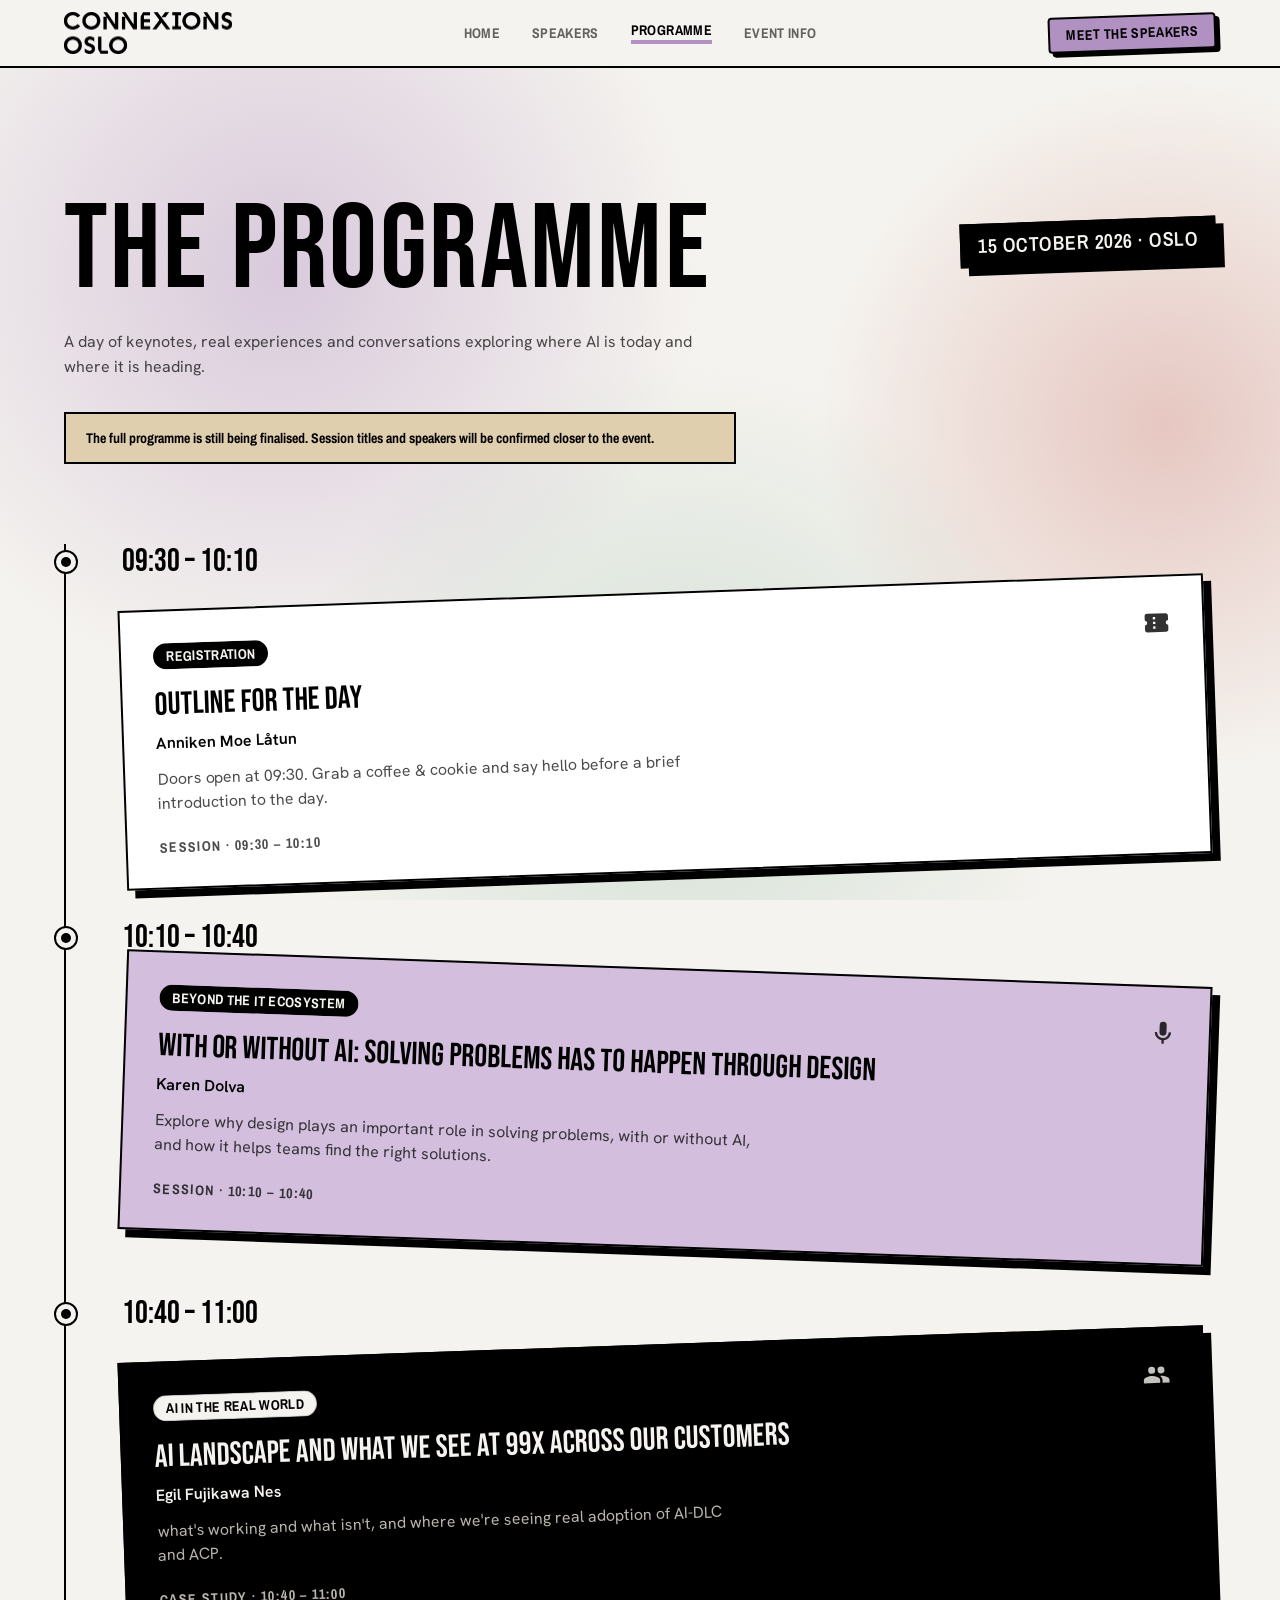
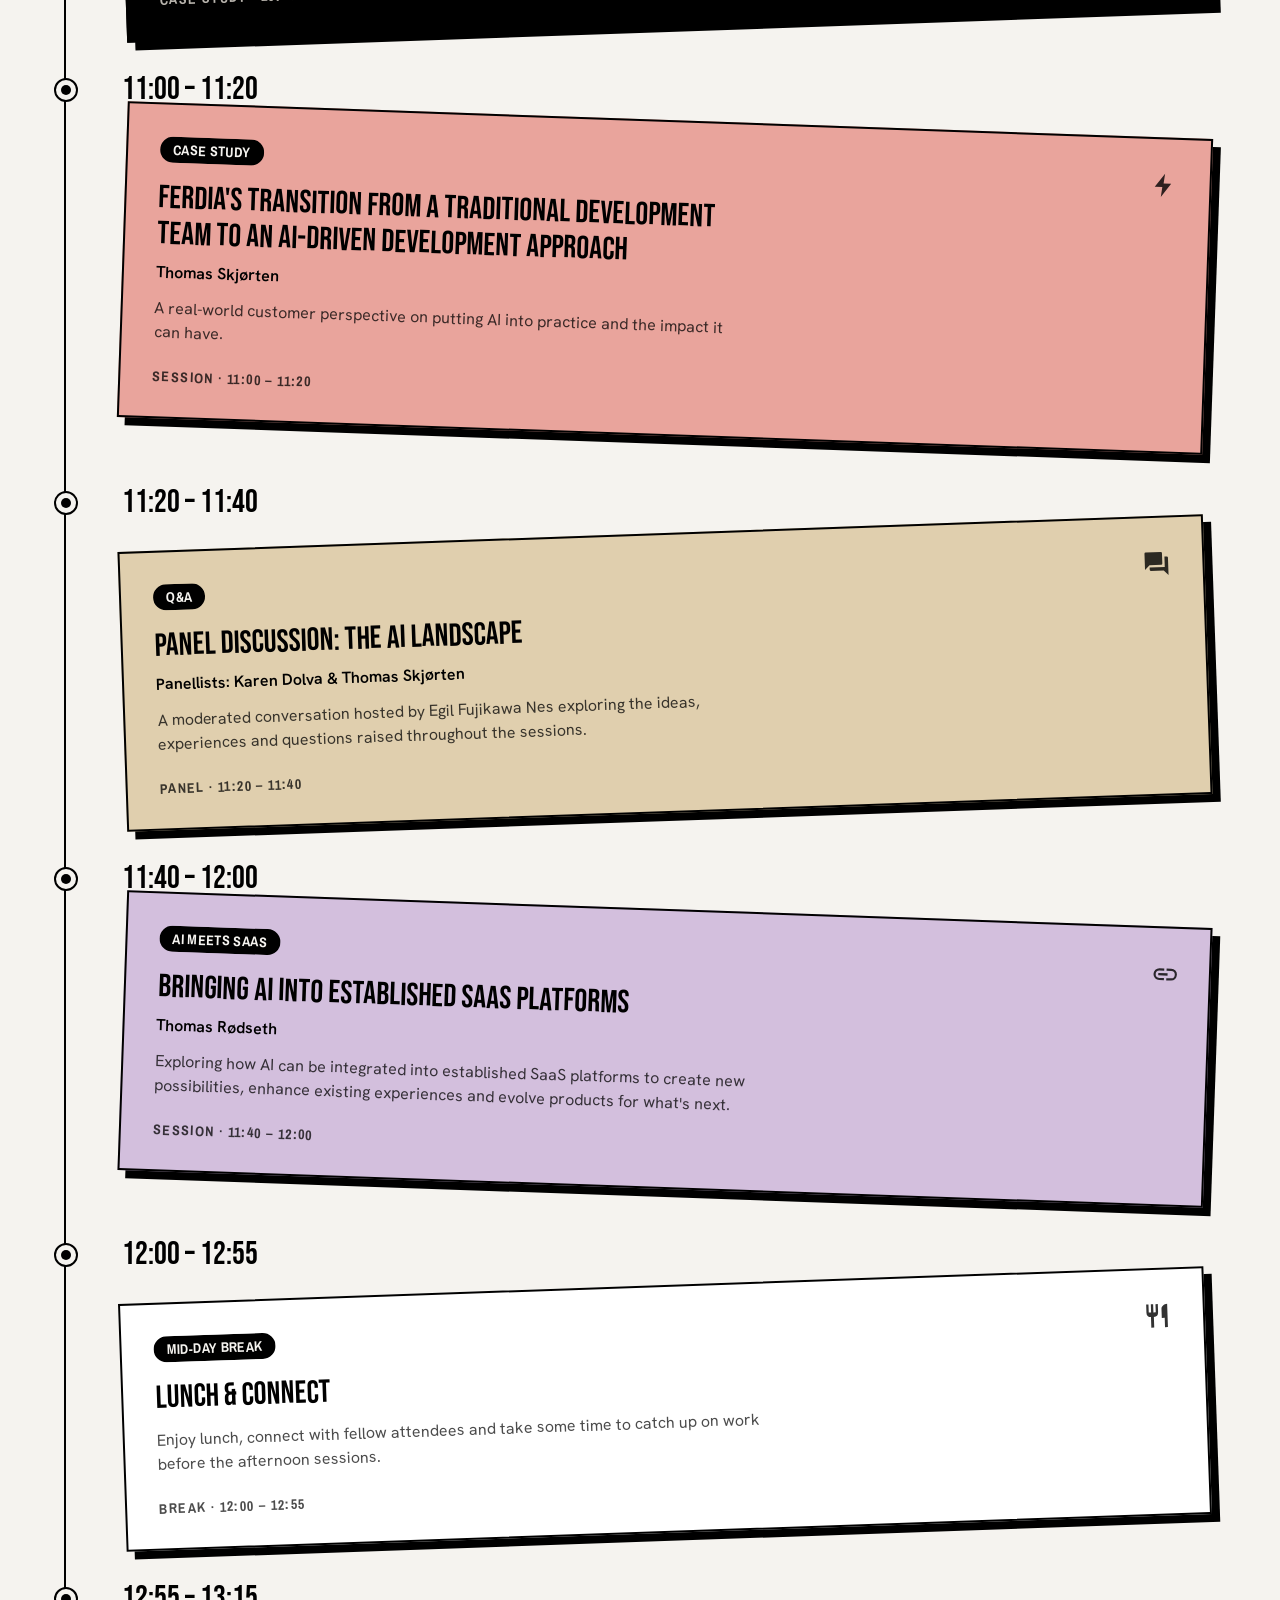
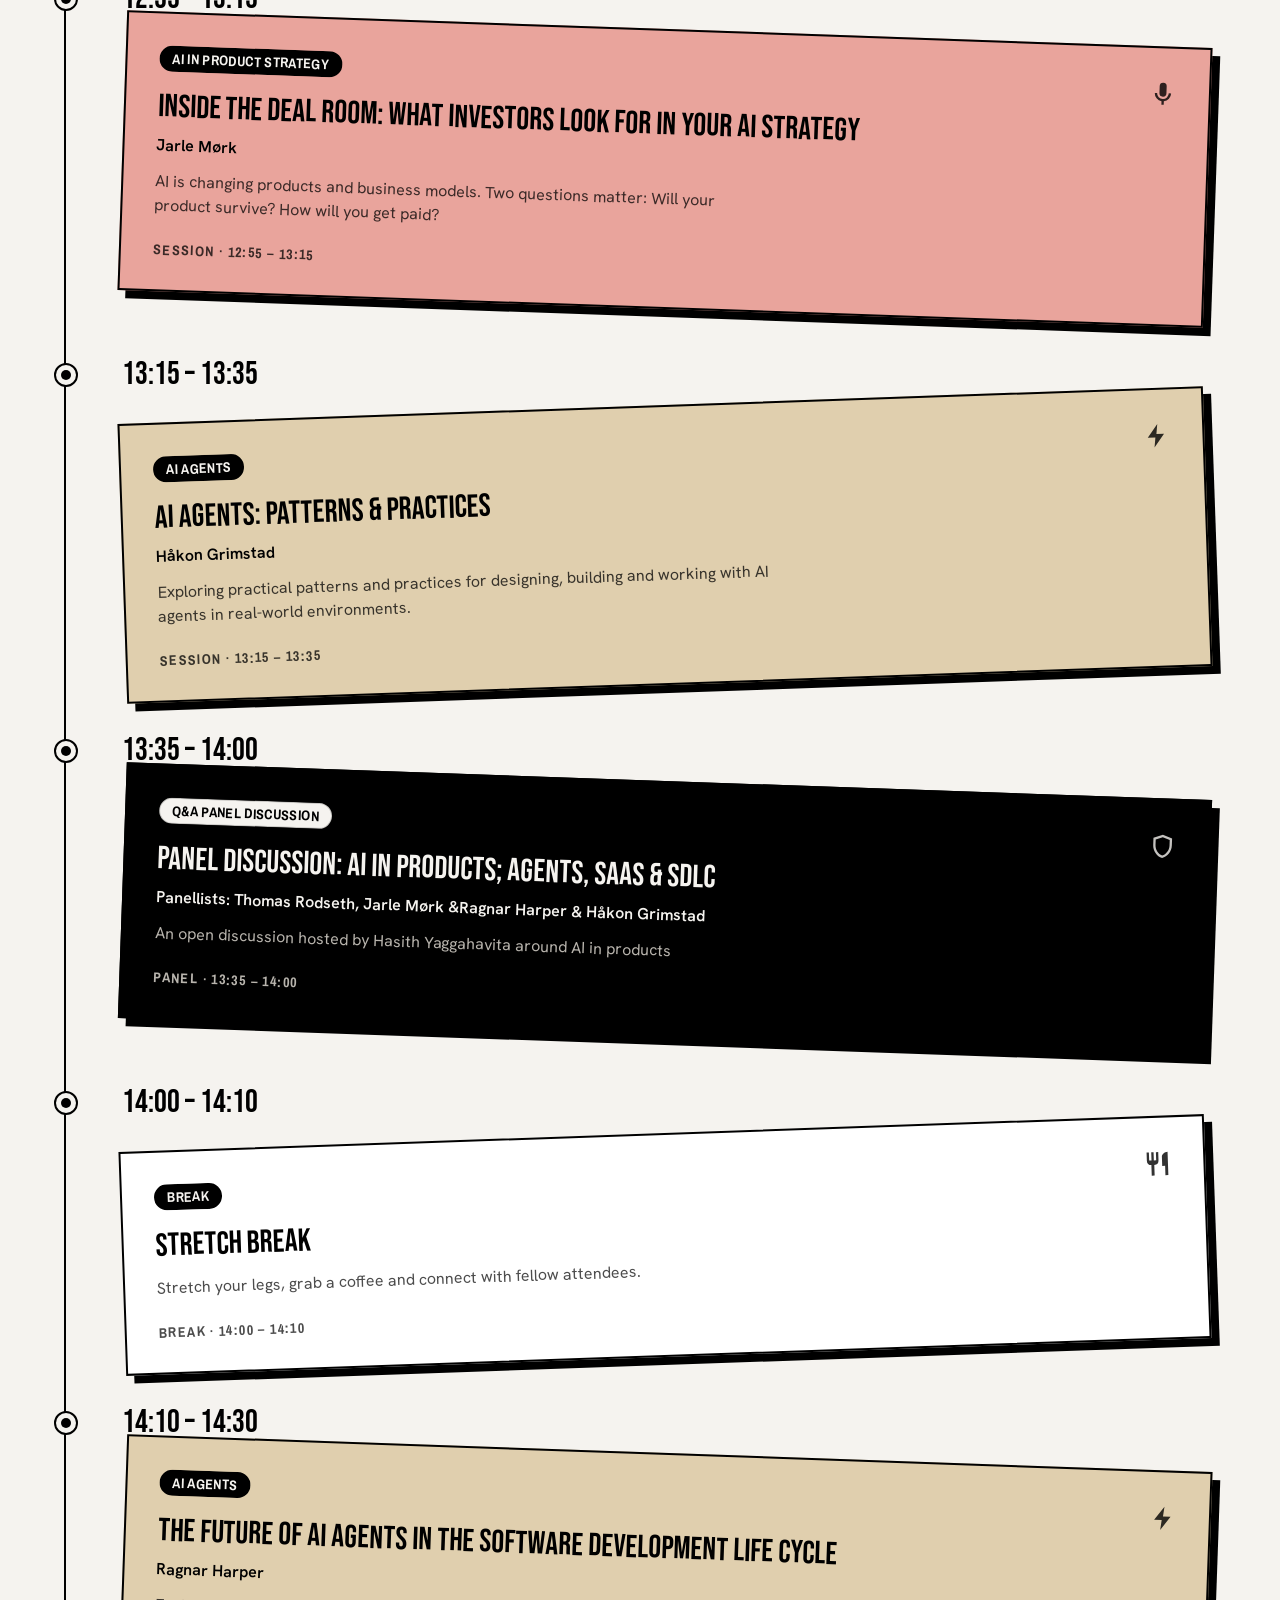
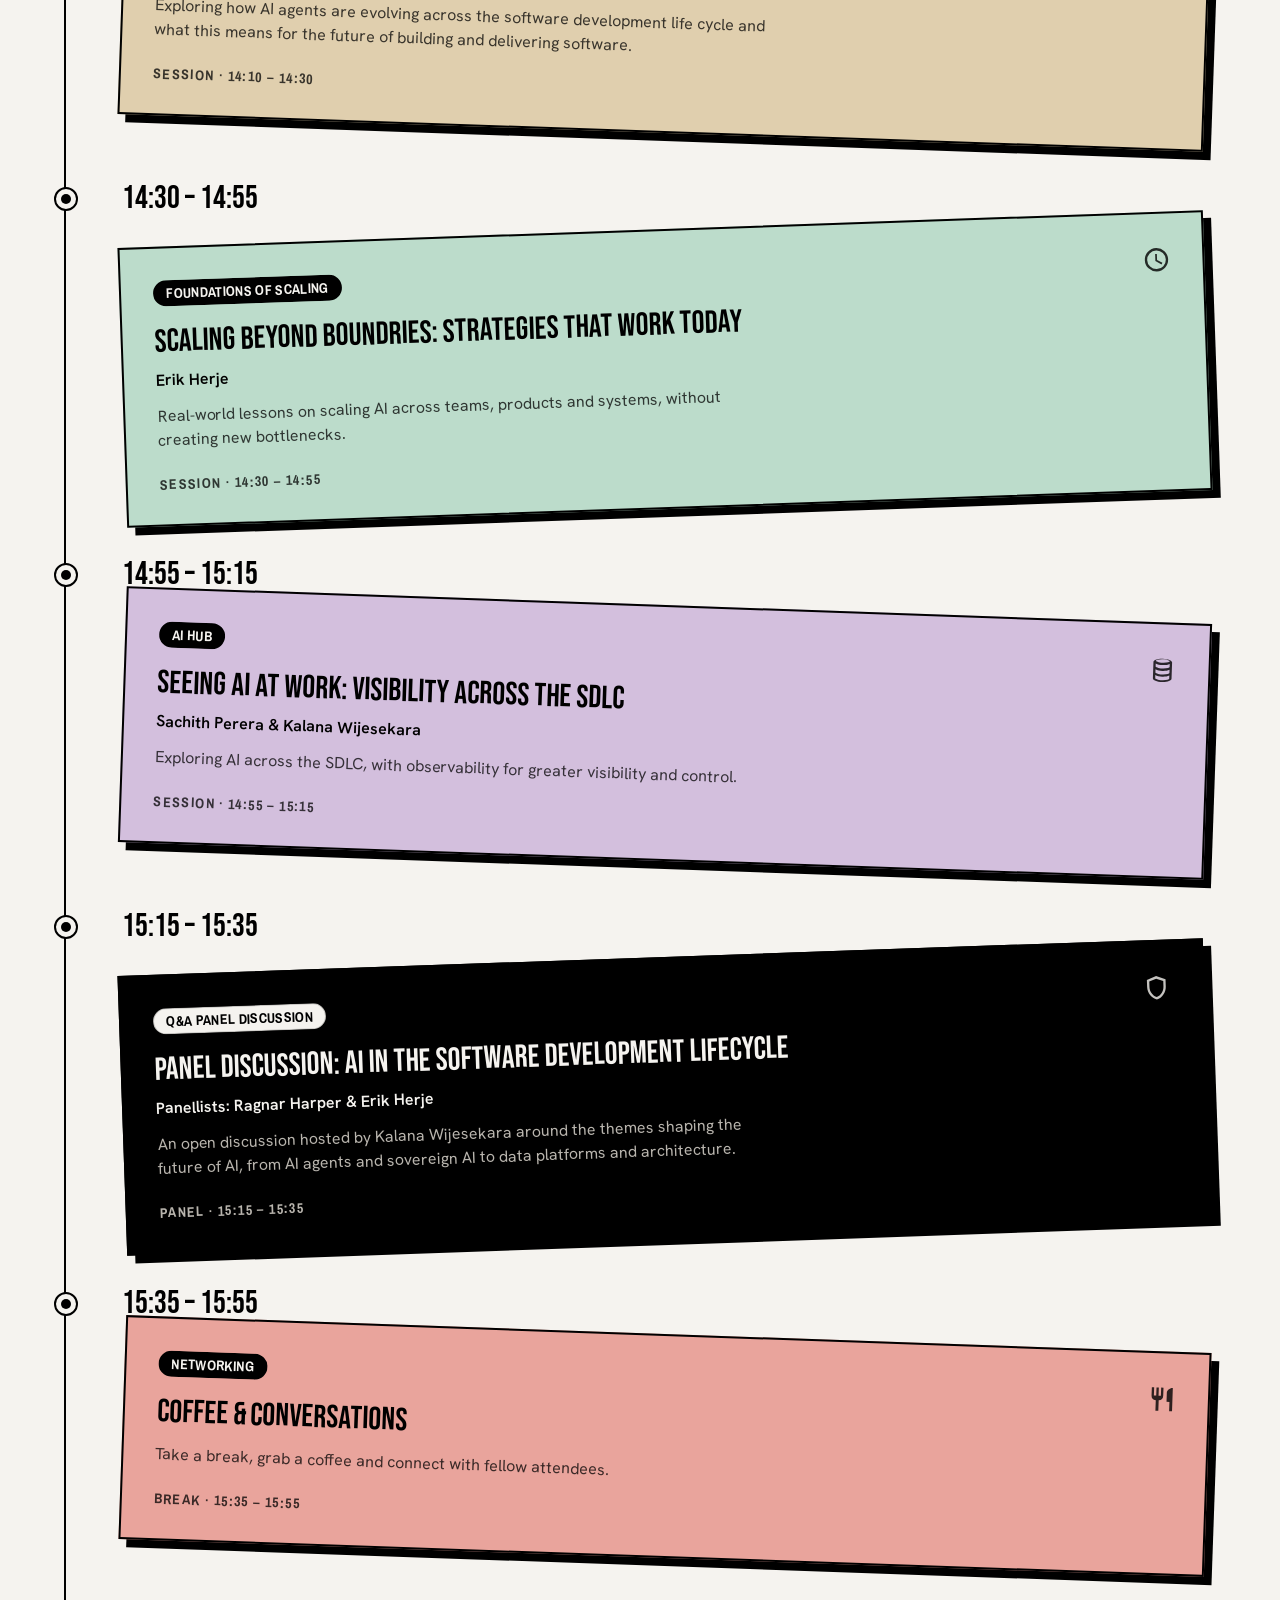
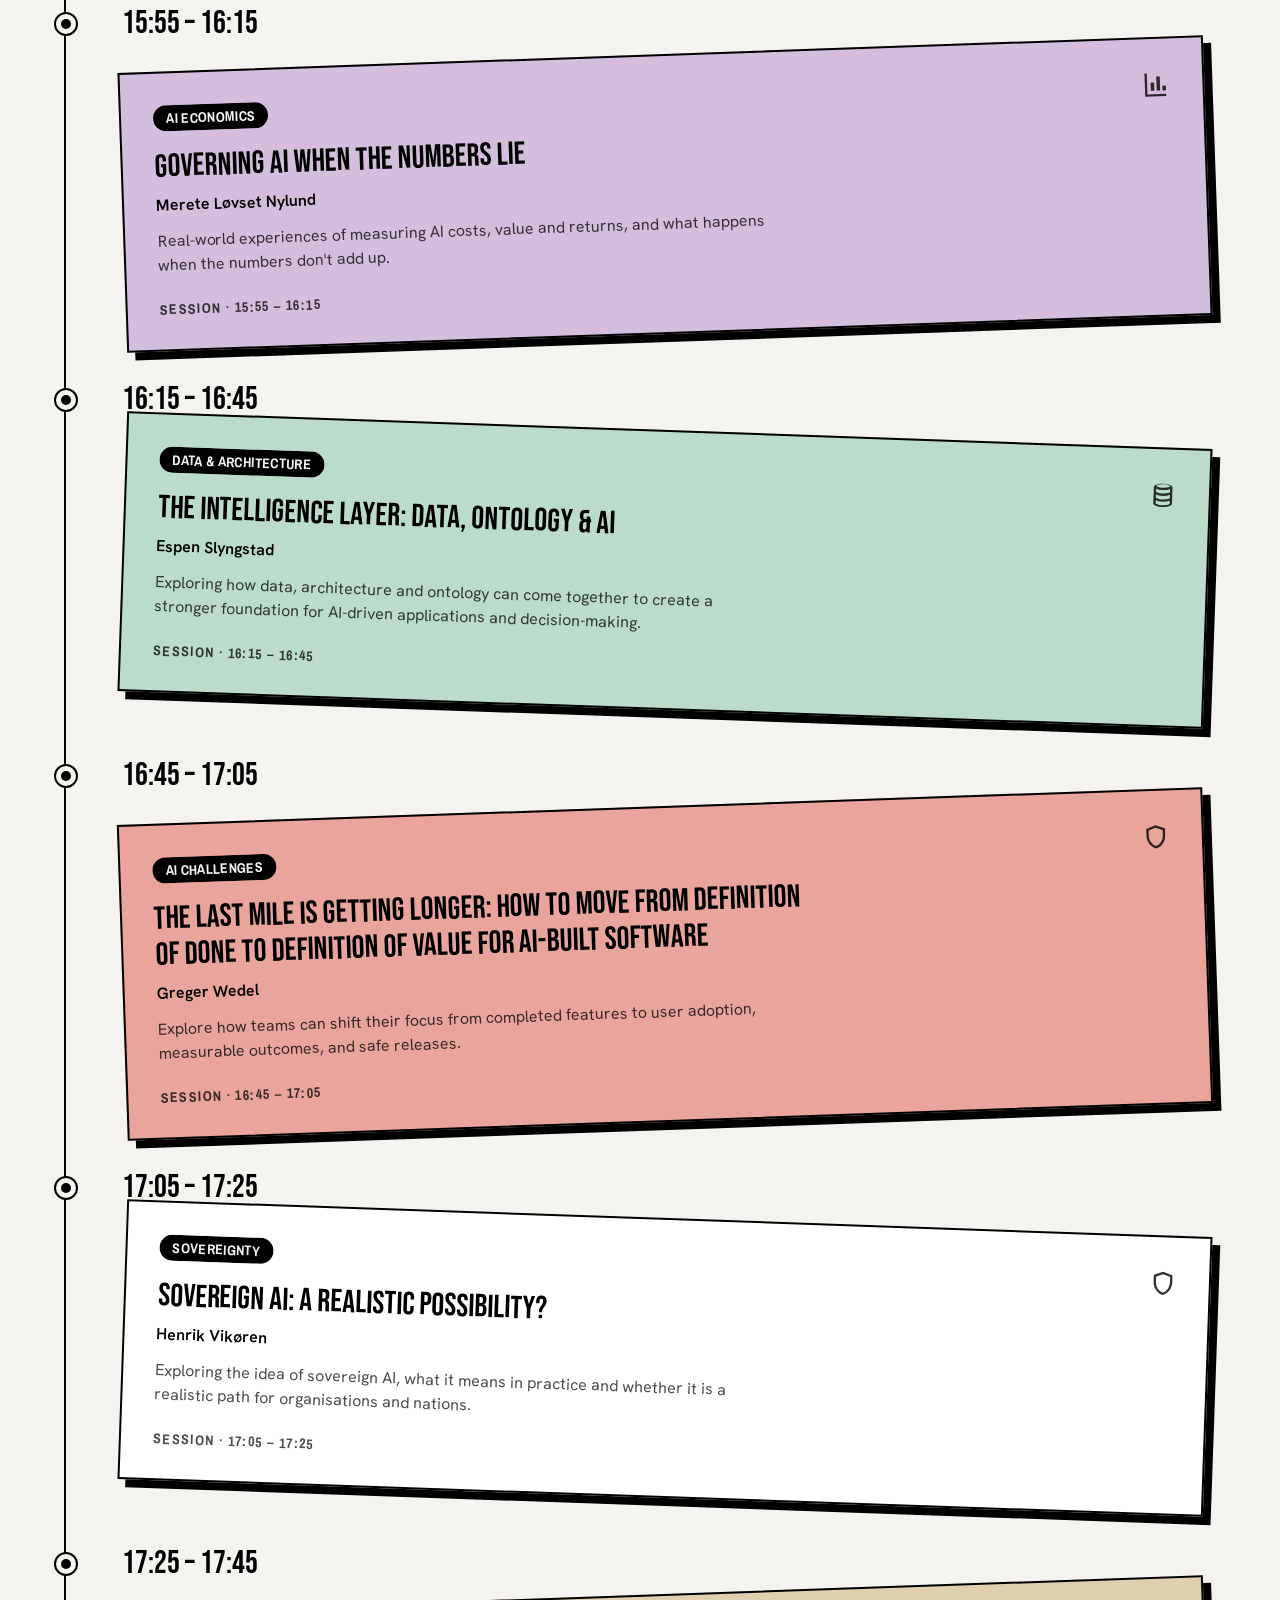
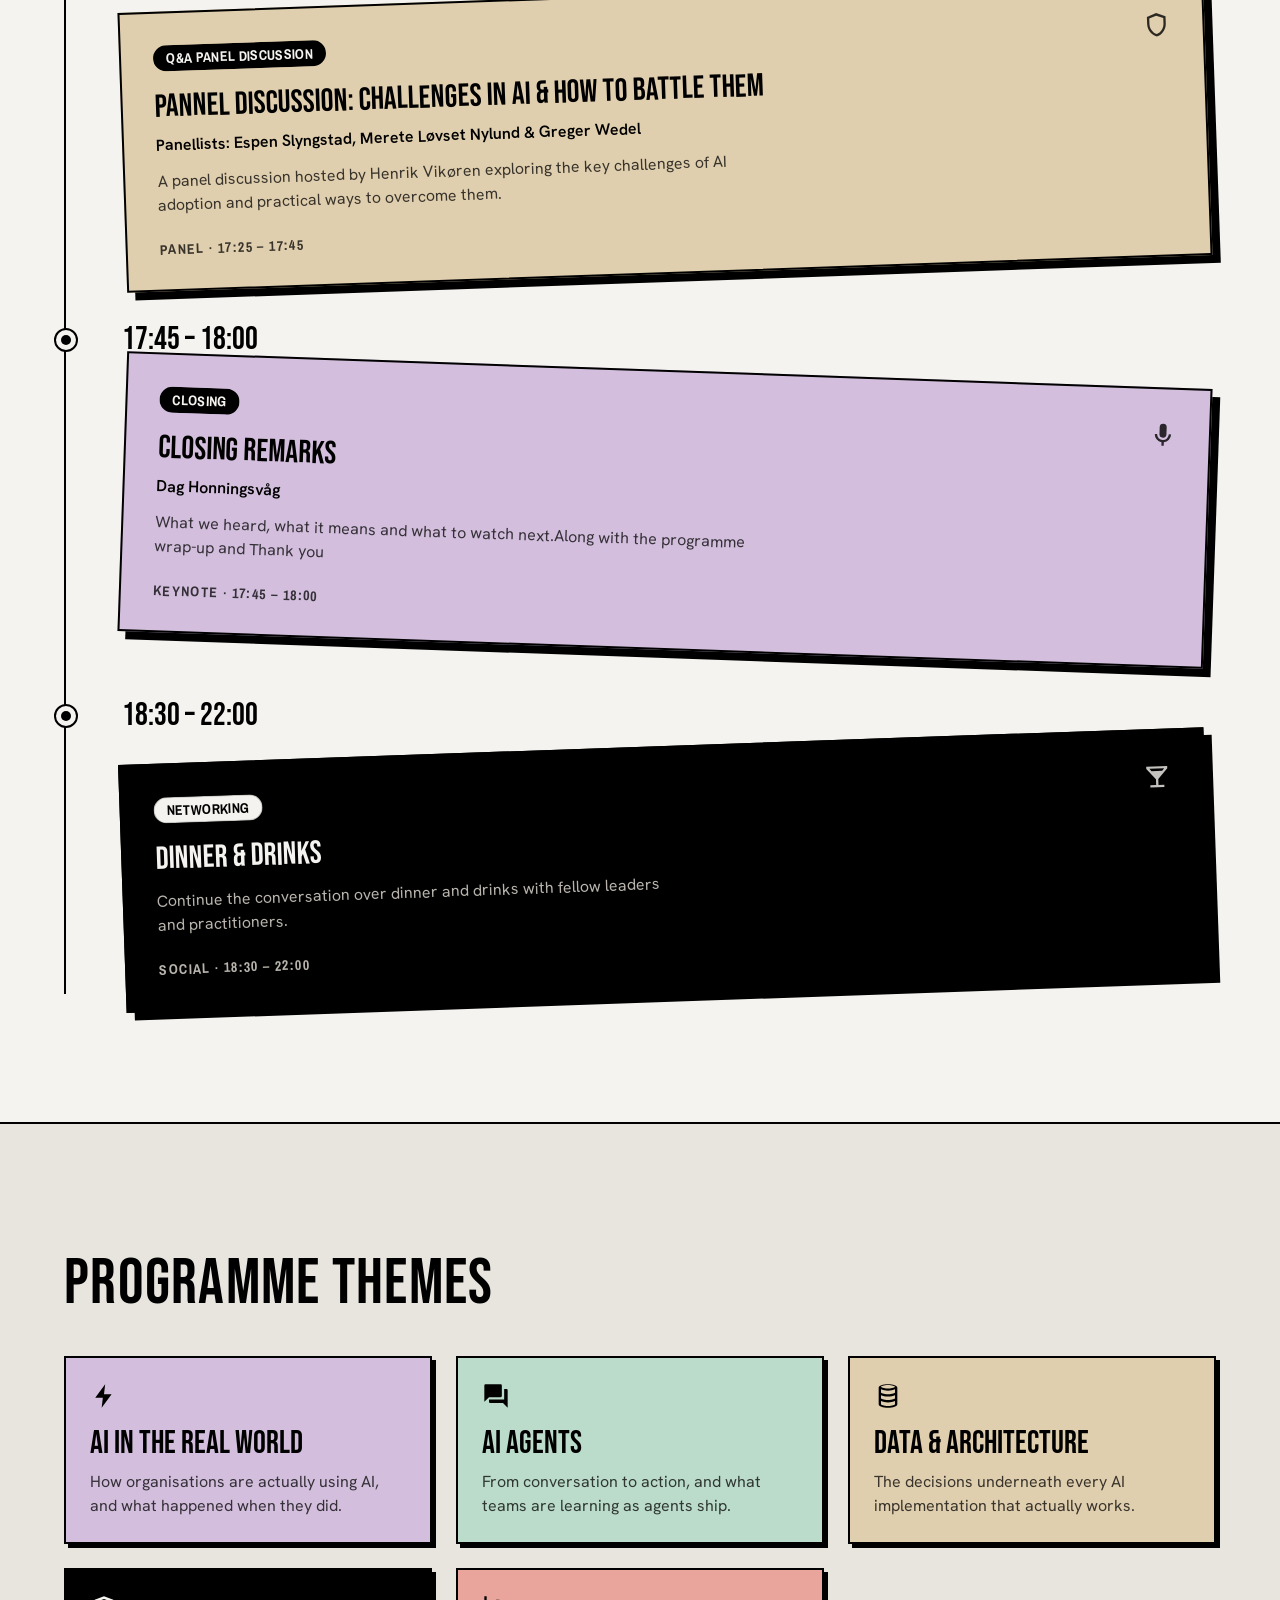
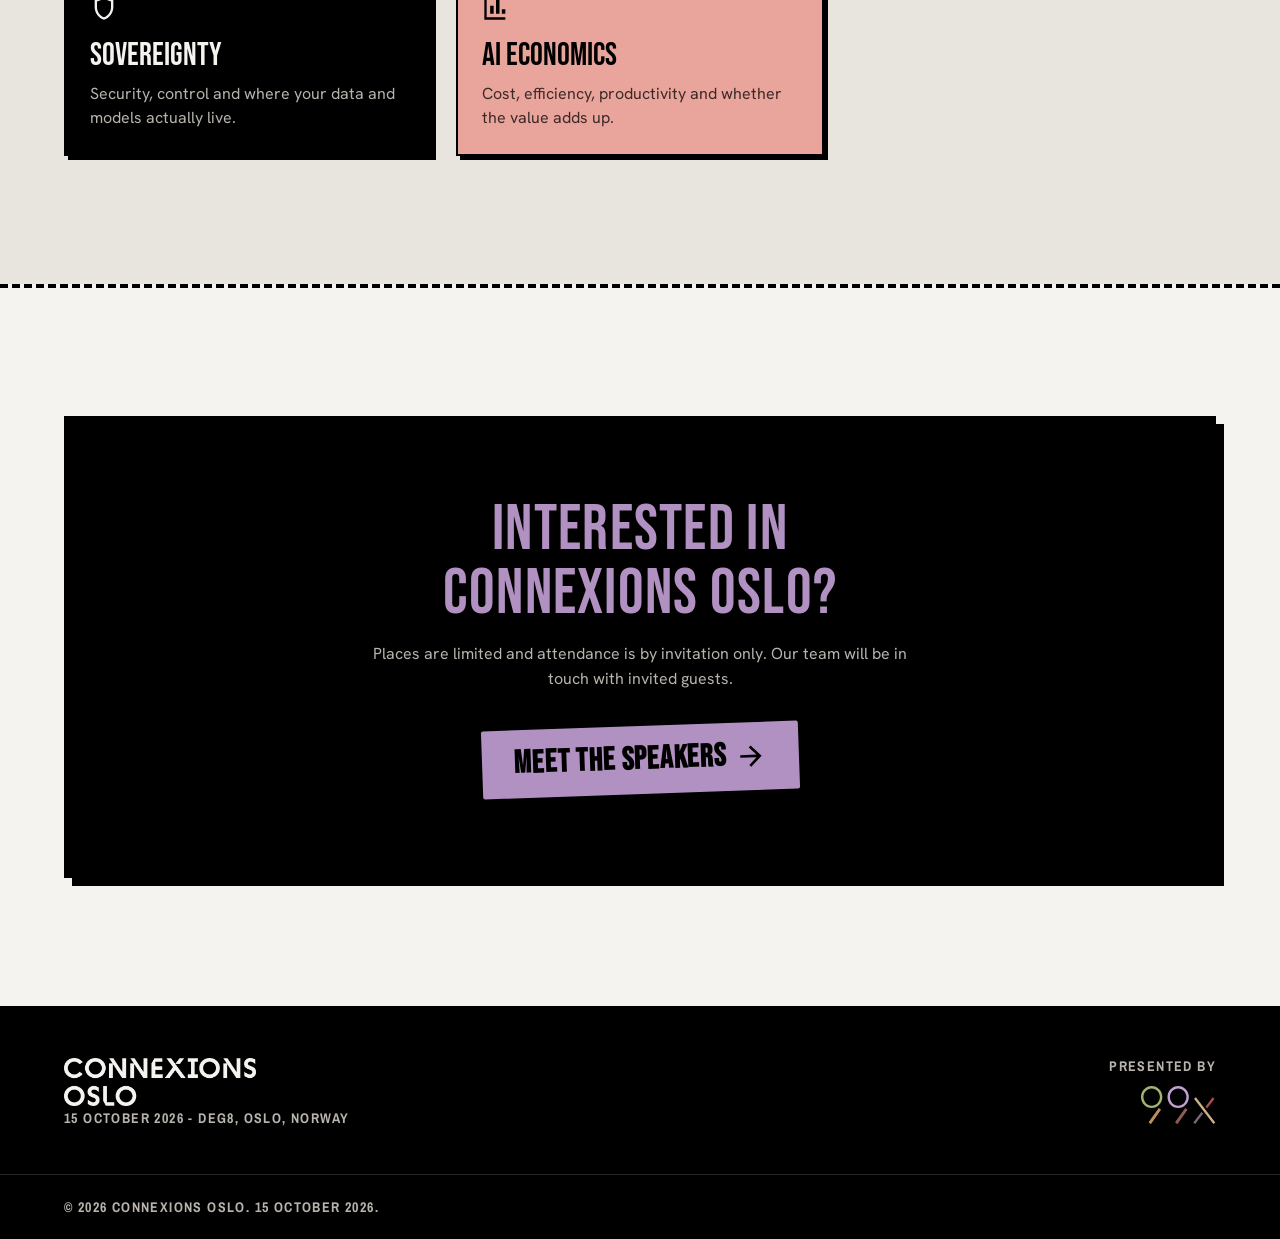
==== commit 38182c88: "Build from 751066cf13431e3f517feaaea89e0e2e50f4bcbf" ====
--- a/agenda/index.html
+++ b/agenda/index.html
@@ -19,7 +19,7 @@
       pulled onto it with -translate-x-1/2 - so the rail, dots and content
       stay aligned at every width without breakpoint-specific offsets.
       Right padding on the list leaves room for the cards' 8px hard shadow.
-    --> <ol class="relative m-0 list-none border-l-2 border-ink p-0 pr-2"> <li class="relative pb-12 pl-6 last:pb-0 sm:pl-10 lg:pl-14"> <span aria-hidden="true" class="absolute top-1.5 left-0 flex size-6 -translate-x-1/2 items-center justify-center rounded-full border-2 border-ink bg-paper"> <span class="size-2.5 rounded-full bg-ink"></span> </span> <p class="mb-3 font-display text-headline-lg tabular-nums text-ink"> <time datetime="2026-10-15T09:30:00+02:00">09:30 – 10:10</time> </p> <article class="relative flex flex-col p-6 sm:p-8 edge drop-2 sticker bg-white text-ink"> <div class="mb-4 flex items-start justify-between gap-3"> <span class="inline-flex items-center rounded-full px-3 py-1 font-ui text-label font-bold uppercase tracking-wide whitespace-nowrap border border-ink/20 bg-ink text-chalk"> Registration </span> <svg class="size-7 shrink-0 opacity-80" viewBox="0 0 24 24" fill="currentColor" aria-hidden="true" focusable="false"><path d="M20 12c0-1.1.9-2 2-2V6c0-1.1-.9-2-2-2H4c-1.1 0-2 .9-2 2v4c1.1 0 2 .9 2 2s-.9 2-2 2v4c0 1.1.9 2 2 2h16c1.1 0 2-.9 2-2v-4c-1.1 0-2-.9-2-2Zm-9 5H9v-2h2v2Zm0-4H9v-2h2v2Zm0-4H9V7h2v2Z"></path></svg> </div>  <h3 class="font-display text-headline-lg text-balance">Outline for the day</h3> <p class="mt-2 font-body text-body-md font-semibold">Anniken Moe Låtun</p> <p class="mt-3 max-w-[68ch] font-body text-body-md text-ink/70"> Doors open at 09:30. Grab a coffee &amp; cookie and say hello before a brief introduction to the day. </p> <p class="mt-auto pt-6 font-ui text-label uppercase tracking-widest text-ink/70"> Session · 09:30 – 10:10 </p> </article> </li><li class="relative pb-12 pl-6 last:pb-0 sm:pl-10 lg:pl-14"> <span aria-hidden="true" class="absolute top-1.5 left-0 flex size-6 -translate-x-1/2 items-center justify-center rounded-full border-2 border-ink bg-paper"> <span class="size-2.5 rounded-full bg-ink"></span> </span> <p class="mb-3 font-display text-headline-lg tabular-nums text-ink"> <time datetime="2026-10-15T10:10:00+02:00">10:10 – 10:40</time> </p> <article class="relative flex flex-col p-6 sm:p-8 edge drop-2 sticker-alt bg-lavender-soft text-ink"> <div class="mb-4 flex items-start justify-between gap-3"> <span class="inline-flex items-center rounded-full px-3 py-1 font-ui text-label font-bold uppercase tracking-wide whitespace-nowrap border border-ink/20 bg-ink text-chalk"> Beyond the IT Ecosystem </span> <svg class="size-7 shrink-0 opacity-80" viewBox="0 0 24 24" fill="currentColor" aria-hidden="true" focusable="false"><path d="M12 14a3 3 0 0 0 3-3V5a3 3 0 1 0-6 0v6a3 3 0 0 0 3 3Zm5-3a5 5 0 0 1-10 0H5a7 7 0 0 0 6 6.92V21h2v-3.08A7 7 0 0 0 19 11h-2Z"></path></svg> </div>  <h3 class="font-display text-headline-lg text-balance">With or without AI: Solving problems has to happen through design</h3> <p class="mt-2 font-body text-body-md font-semibold">Karen Dolva</p> <p class="mt-3 max-w-[68ch] font-body text-body-md text-ink/75"> A look at how design thinking helps us understand problems and create effective solutions, with or without the use of AI. </p> <p class="mt-auto pt-6 font-ui text-label uppercase tracking-widest text-ink/75"> Session · 10:10 – 10:40 </p> </article> </li><li class="relative pb-12 pl-6 last:pb-0 sm:pl-10 lg:pl-14"> <span aria-hidden="true" class="absolute top-1.5 left-0 flex size-6 -translate-x-1/2 items-center justify-center rounded-full border-2 border-ink bg-paper"> <span class="size-2.5 rounded-full bg-ink"></span> </span> <p class="mb-3 font-display text-headline-lg tabular-nums text-ink"> <time datetime="2026-10-15T10:40:00+02:00">10:40 – 11:00</time> </p> <article class="relative flex flex-col p-6 sm:p-8 edge drop-2 sticker bg-ink text-chalk"> <div class="mb-4 flex items-start justify-between gap-3"> <span class="inline-flex items-center rounded-full px-3 py-1 font-ui text-label font-bold uppercase tracking-wide whitespace-nowrap border border-ink/20 bg-chalk text-ink"> AI in the real world </span> <svg class="size-7 shrink-0 opacity-80" viewBox="0 0 24 24" fill="currentColor" aria-hidden="true" focusable="false"><path d="M16 11a3 3 0 1 0 0-6 3 3 0 0 0 0 6Zm-8 0a3 3 0 1 0 0-6 3 3 0 0 0 0 6Zm0 2c-2.33 0-7 1.17-7 3.5V19h14v-2.5c0-2.33-4.67-3.5-7-3.5Zm8 0c-.29 0-.62.02-.97.05 1.16.84 1.97 1.97 1.97 3.45V19h6v-2.5c0-2.33-4.67-3.5-7-3.5Z"></path></svg> </div>  <h3 class="font-display text-headline-lg text-balance">AI Landscape and what we see at 99x across our customers</h3> <p class="mt-2 font-body text-body-md font-semibold">Egil Fujikawa Nes</p> <p class="mt-3 max-w-[68ch] font-body text-body-md text-chalk-dim"> what&#39;s working and what isn&#39;t, and where we&#39;re seeing real adoption of AI-DLC and ACP. </p> <p class="mt-auto pt-6 font-ui text-label uppercase tracking-widest text-chalk-dim"> Case study · 10:40 – 11:00 </p> </article> </li><li class="relative pb-12 pl-6 last:pb-0 sm:pl-10 lg:pl-14"> <span aria-hidden="true" class="absolute top-1.5 left-0 flex size-6 -translate-x-1/2 items-center justify-center rounded-full border-2 border-ink bg-paper"> <span class="size-2.5 rounded-full bg-ink"></span> </span> <p class="mb-3 font-display text-headline-lg tabular-nums text-ink"> <time datetime="2026-10-15T11:00:00+02:00">11:00 – 11:20</time> </p> <article class="relative flex flex-col p-6 sm:p-8 edge drop-2 sticker-alt bg-salmon-soft text-ink"> <div class="mb-4 flex items-start justify-between gap-3"> <span class="inline-flex items-center rounded-full px-3 py-1 font-ui text-label font-bold uppercase tracking-wide whitespace-nowrap border border-ink/20 bg-ink text-chalk"> Case Study </span> <svg class="size-7 shrink-0 opacity-80" viewBox="0 0 24 24" fill="currentColor" aria-hidden="true" focusable="false"><path d="M13 2 4.5 13.5H11l-1 8.5 8.5-11.5H12l1-8.5Z"></path></svg> </div>  <h3 class="font-display text-headline-lg text-balance">Ferdia&#39;s transition from a traditional development team to an AI-driven development approach</h3> <p class="mt-2 font-body text-body-md font-semibold">Thomas Skjørten</p> <p class="mt-3 max-w-[68ch] font-body text-body-md text-ink/75"> A real-world customer perspective on putting AI into practice and the impact it can have. </p> <p class="mt-auto pt-6 font-ui text-label uppercase tracking-widest text-ink/75"> Session · 11:00 – 11:20 </p> </article> </li><li class="relative pb-12 pl-6 last:pb-0 sm:pl-10 lg:pl-14"> <span aria-hidden="true" class="absolute top-1.5 left-0 flex size-6 -translate-x-1/2 items-center justify-center rounded-full border-2 border-ink bg-paper"> <span class="size-2.5 rounded-full bg-ink"></span> </span> <p class="mb-3 font-display text-headline-lg tabular-nums text-ink"> <time datetime="2026-10-15T11:20:00+02:00">11:20 – 11:40</time> </p> <article class="relative flex flex-col p-6 sm:p-8 edge drop-2 sticker bg-tan-soft text-ink"> <div class="mb-4 flex items-start justify-between gap-3"> <span class="inline-flex items-center rounded-full px-3 py-1 font-ui text-label font-bold uppercase tracking-wide whitespace-nowrap border border-ink/20 bg-ink text-chalk"> Q&amp;A </span> <svg class="size-7 shrink-0 opacity-80" viewBox="0 0 24 24" fill="currentColor" aria-hidden="true" focusable="false"><path d="M17 12V3a1 1 0 0 0-1-1H3a1 1 0 0 0-1 1v14l4-4h10a1 1 0 0 0 1-1Zm4-6h-2v9H6v2a1 1 0 0 0 1 1h11l4 4V7a1 1 0 0 0-1-1Z"></path></svg> </div>  <h3 class="font-display text-headline-lg text-balance">Panel Discussion: The AI Landscape</h3> <p class="mt-2 font-body text-body-md font-semibold">Panellists: Karen Dolva &amp; Thomas Skjørten</p> <p class="mt-3 max-w-[68ch] font-body text-body-md text-ink/75"> A moderated conversation hosted by Egil Fujikawa Nes exploring the ideas, experiences and questions raised throughout the sessions. </p> <p class="mt-auto pt-6 font-ui text-label uppercase tracking-widest text-ink/75"> Panel · 11:20 – 11:40 </p> </article> </li><li class="relative pb-12 pl-6 last:pb-0 sm:pl-10 lg:pl-14"> <span aria-hidden="true" class="absolute top-1.5 left-0 flex size-6 -translate-x-1/2 items-center justify-center rounded-full border-2 border-ink bg-paper"> <span class="size-2.5 rounded-full bg-ink"></span> </span> <p class="mb-3 font-display text-headline-lg tabular-nums text-ink"> <time datetime="2026-10-15T11:40:00+02:00">11:40 – 12:00</time> </p> <article class="relative flex flex-col p-6 sm:p-8 edge drop-2 sticker-alt bg-lavender-soft text-ink"> <div class="mb-4 flex items-start justify-between gap-3"> <span class="inline-flex items-center rounded-full px-3 py-1 font-ui text-label font-bold uppercase tracking-wide whitespace-nowrap border border-ink/20 bg-ink text-chalk"> AI Meets SaaS </span> <svg class="size-7 shrink-0 opacity-80" viewBox="0 0 24 24" fill="currentColor" aria-hidden="true" focusable="false"><path d="M3.9 12a5.1 5.1 0 0 1 5.1-5.1h4v1.9H9a3.2 3.2 0 0 0 0 6.4h4V17H9A5.1 5.1 0 0 1 3.9 12ZM8 11h8v2H8v-2Zm7-4.1h4a5.1 5.1 0 0 1 0 10.2h-4v-1.9h4a3.2 3.2 0 0 0 0-6.4h-4V6.9Z"></path></svg> </div>  <h3 class="font-display text-headline-lg text-balance">Bringing AI into Established SaaS Platforms</h3> <p class="mt-2 font-body text-body-md font-semibold">Thomas Rødseth</p> <p class="mt-3 max-w-[68ch] font-body text-body-md text-ink/75"> Exploring how AI can be integrated into established SaaS platforms to create new possibilities, enhance existing experiences and evolve products for what&#39;s next. </p> <p class="mt-auto pt-6 font-ui text-label uppercase tracking-widest text-ink/75"> Session · 11:40 – 12:00 </p> </article> </li><li class="relative pb-12 pl-6 last:pb-0 sm:pl-10 lg:pl-14"> <span aria-hidden="true" class="absolute top-1.5 left-0 flex size-6 -translate-x-1/2 items-center justify-center rounded-full border-2 border-ink bg-paper"> <span class="size-2.5 rounded-full bg-ink"></span> </span> <p class="mb-3 font-display text-headline-lg tabular-nums text-ink"> <time datetime="2026-10-15T12:00:00+02:00">12:00 – 12:55</time> </p> <article class="relative flex flex-col p-6 sm:p-8 edge drop-2 sticker bg-white text-ink"> <div class="mb-4 flex items-start justify-between gap-3"> <span class="inline-flex items-center rounded-full px-3 py-1 font-ui text-label font-bold uppercase tracking-wide whitespace-nowrap border border-ink/20 bg-ink text-chalk"> Mid-day Break </span> <svg class="size-7 shrink-0 opacity-80" viewBox="0 0 24 24" fill="currentColor" aria-hidden="true" focusable="false"><path d="M11 9H9V2H7v7H5V2H3v7a4 4 0 0 0 3.75 3.97V22h2.5v-9.03A4 4 0 0 0 13 9V2h-2v7Zm5-3v8h2.5v8H21V2c-2.76 0-5 2.24-5 4Z"></path></svg> </div>  <h3 class="font-display text-headline-lg text-balance">Lunch &amp; Connect</h3>  <p class="mt-3 max-w-[68ch] font-body text-body-md text-ink/70"> Enjoy lunch, connect with fellow attendees and take some time to catch up on work before the afternoon sessions. </p> <p class="mt-auto pt-6 font-ui text-label uppercase tracking-widest text-ink/70"> Break · 12:00 – 12:55 </p> </article> </li><li class="relative pb-12 pl-6 last:pb-0 sm:pl-10 lg:pl-14"> <span aria-hidden="true" class="absolute top-1.5 left-0 flex size-6 -translate-x-1/2 items-center justify-center rounded-full border-2 border-ink bg-paper"> <span class="size-2.5 rounded-full bg-ink"></span> </span> <p class="mb-3 font-display text-headline-lg tabular-nums text-ink"> <time datetime="2026-10-15T12:55:00+02:00">12:55 – 13:15</time> </p> <article class="relative flex flex-col p-6 sm:p-8 edge drop-2 sticker-alt bg-salmon-soft text-ink"> <div class="mb-4 flex items-start justify-between gap-3"> <span class="inline-flex items-center rounded-full px-3 py-1 font-ui text-label font-bold uppercase tracking-wide whitespace-nowrap border border-ink/20 bg-ink text-chalk"> AI in Product Strategy </span> <svg class="size-7 shrink-0 opacity-80" viewBox="0 0 24 24" fill="currentColor" aria-hidden="true" focusable="false"><path d="M12 14a3 3 0 0 0 3-3V5a3 3 0 1 0-6 0v6a3 3 0 0 0 3 3Zm5-3a5 5 0 0 1-10 0H5a7 7 0 0 0 6 6.92V21h2v-3.08A7 7 0 0 0 19 11h-2Z"></path></svg> </div>  <h3 class="font-display text-headline-lg text-balance">Inside the Deal Room: What Investors Look for in Your AI Strategy</h3> <p class="mt-2 font-body text-body-md font-semibold">Jarle Mørk</p> <p class="mt-3 max-w-[68ch] font-body text-body-md text-ink/75"> AI is changing products and business models. Two questions matter: Will your product survive? How will you get paid? </p> <p class="mt-auto pt-6 font-ui text-label uppercase tracking-widest text-ink/75"> Session · 12:55 – 13:15 </p> </article> </li><li class="relative pb-12 pl-6 last:pb-0 sm:pl-10 lg:pl-14"> <span aria-hidden="true" class="absolute top-1.5 left-0 flex size-6 -translate-x-1/2 items-center justify-center rounded-full border-2 border-ink bg-paper"> <span class="size-2.5 rounded-full bg-ink"></span> </span> <p class="mb-3 font-display text-headline-lg tabular-nums text-ink"> <time datetime="2026-10-15T13:15:00+02:00">13:15 – 13:35</time> </p> <article class="relative flex flex-col p-6 sm:p-8 edge drop-2 sticker bg-tan-soft text-ink"> <div class="mb-4 flex items-start justify-between gap-3"> <span class="inline-flex items-center rounded-full px-3 py-1 font-ui text-label font-bold uppercase tracking-wide whitespace-nowrap border border-ink/20 bg-ink text-chalk"> AI Agents </span> <svg class="size-7 shrink-0 opacity-80" viewBox="0 0 24 24" fill="currentColor" aria-hidden="true" focusable="false"><path d="M13 2 4.5 13.5H11l-1 8.5 8.5-11.5H12l1-8.5Z"></path></svg> </div>  <h3 class="font-display text-headline-lg text-balance">AI Agents: Patterns &amp; Practices</h3> <p class="mt-2 font-body text-body-md font-semibold">Håkon Grimstad</p> <p class="mt-3 max-w-[68ch] font-body text-body-md text-ink/75"> Exploring practical patterns and practices for designing, building and working with AI agents in real-world environments. </p> <p class="mt-auto pt-6 font-ui text-label uppercase tracking-widest text-ink/75"> Session · 13:15 – 13:35 </p> </article> </li><li class="relative pb-12 pl-6 last:pb-0 sm:pl-10 lg:pl-14"> <span aria-hidden="true" class="absolute top-1.5 left-0 flex size-6 -translate-x-1/2 items-center justify-center rounded-full border-2 border-ink bg-paper"> <span class="size-2.5 rounded-full bg-ink"></span> </span> <p class="mb-3 font-display text-headline-lg tabular-nums text-ink"> <time datetime="2026-10-15T13:35:00+02:00">13:35 – 14:00</time> </p> <article class="relative flex flex-col p-6 sm:p-8 edge drop-2 sticker-alt bg-ink text-chalk"> <div class="mb-4 flex items-start justify-between gap-3"> <span class="inline-flex items-center rounded-full px-3 py-1 font-ui text-label font-bold uppercase tracking-wide whitespace-nowrap border border-ink/20 bg-chalk text-ink"> Q&amp;A Panel Discussion </span> <svg class="size-7 shrink-0 opacity-80" viewBox="0 0 24 24" fill="currentColor" aria-hidden="true" focusable="false"><path d="M12 2 4 5v6.1c0 5 3.4 9.7 8 10.9 4.6-1.2 8-5.9 8-10.9V5l-8-3Zm6 9.1c0 4-2.6 7.8-6 8.8-3.4-1-6-4.8-6-8.8V6.4l6-2.2 6 2.2v4.7Z"></path></svg> </div>  <h3 class="font-display text-headline-lg text-balance">Panel Discussion: AI in Products; Agents, SAAS &amp; SLDC</h3> <p class="mt-2 font-body text-body-md font-semibold">Panellists: Thomas Rodseth, Jarle Mørk &amp;Ragnar Harper &amp; Håkon Grimstad</p> <p class="mt-3 max-w-[68ch] font-body text-body-md text-chalk-dim"> An open discussion hosted by Hasith Yaggahavita around AI in products </p> <p class="mt-auto pt-6 font-ui text-label uppercase tracking-widest text-chalk-dim"> Panel · 13:35 – 14:00 </p> </article> </li><li class="relative pb-12 pl-6 last:pb-0 sm:pl-10 lg:pl-14"> <span aria-hidden="true" class="absolute top-1.5 left-0 flex size-6 -translate-x-1/2 items-center justify-center rounded-full border-2 border-ink bg-paper"> <span class="size-2.5 rounded-full bg-ink"></span> </span> <p class="mb-3 font-display text-headline-lg tabular-nums text-ink"> <time datetime="2026-10-15T14:00:00+02:00">14:00 – 14:10</time> </p> <article class="relative flex flex-col p-6 sm:p-8 edge drop-2 sticker bg-white text-ink"> <div class="mb-4 flex items-start justify-between gap-3"> <span class="inline-flex items-center rounded-full px-3 py-1 font-ui text-label font-bold uppercase tracking-wide whitespace-nowrap border border-ink/20 bg-ink text-chalk"> Break </span> <svg class="size-7 shrink-0 opacity-80" viewBox="0 0 24 24" fill="currentColor" aria-hidden="true" focusable="false"><path d="M11 9H9V2H7v7H5V2H3v7a4 4 0 0 0 3.75 3.97V22h2.5v-9.03A4 4 0 0 0 13 9V2h-2v7Zm5-3v8h2.5v8H21V2c-2.76 0-5 2.24-5 4Z"></path></svg> </div>  <h3 class="font-display text-headline-lg text-balance">Stretch break</h3>  <p class="mt-3 max-w-[68ch] font-body text-body-md text-ink/70"> Stretch your legs, grab a coffee and connect with fellow attendees. </p> <p class="mt-auto pt-6 font-ui text-label uppercase tracking-widest text-ink/70"> Break · 14:00 – 14:10 </p> </article> </li><li class="relative pb-12 pl-6 last:pb-0 sm:pl-10 lg:pl-14"> <span aria-hidden="true" class="absolute top-1.5 left-0 flex size-6 -translate-x-1/2 items-center justify-center rounded-full border-2 border-ink bg-paper"> <span class="size-2.5 rounded-full bg-ink"></span> </span> <p class="mb-3 font-display text-headline-lg tabular-nums text-ink"> <time datetime="2026-10-15T14:10:00+02:00">14:10 – 14:30</time> </p> <article class="relative flex flex-col p-6 sm:p-8 edge drop-2 sticker-alt bg-tan-soft text-ink"> <div class="mb-4 flex items-start justify-between gap-3"> <span class="inline-flex items-center rounded-full px-3 py-1 font-ui text-label font-bold uppercase tracking-wide whitespace-nowrap border border-ink/20 bg-ink text-chalk"> AI Agents </span> <svg class="size-7 shrink-0 opacity-80" viewBox="0 0 24 24" fill="currentColor" aria-hidden="true" focusable="false"><path d="M13 2 4.5 13.5H11l-1 8.5 8.5-11.5H12l1-8.5Z"></path></svg> </div>  <h3 class="font-display text-headline-lg text-balance">The Future of AI Agents in the Software Development Life Cycle</h3> <p class="mt-2 font-body text-body-md font-semibold">Ragnar Harper</p> <p class="mt-3 max-w-[68ch] font-body text-body-md text-ink/75"> Exploring how AI agents are evolving across the software development life cycle and what this means for the future of building and delivering software. </p> <p class="mt-auto pt-6 font-ui text-label uppercase tracking-widest text-ink/75"> Session · 14:10 – 14:30 </p> </article> </li><li class="relative pb-12 pl-6 last:pb-0 sm:pl-10 lg:pl-14"> <span aria-hidden="true" class="absolute top-1.5 left-0 flex size-6 -translate-x-1/2 items-center justify-center rounded-full border-2 border-ink bg-paper"> <span class="size-2.5 rounded-full bg-ink"></span> </span> <p class="mb-3 font-display text-headline-lg tabular-nums text-ink"> <time datetime="2026-10-15T14:30:00+02:00">14:30 – 14:55</time> </p> <article class="relative flex flex-col p-6 sm:p-8 edge drop-2 sticker bg-sage-soft text-ink"> <div class="mb-4 flex items-start justify-between gap-3"> <span class="inline-flex items-center rounded-full px-3 py-1 font-ui text-label font-bold uppercase tracking-wide whitespace-nowrap border border-ink/20 bg-ink text-chalk"> Foundations of scaling </span> <svg class="size-7 shrink-0 opacity-80" viewBox="0 0 24 24" fill="currentColor" aria-hidden="true" focusable="false"><path d="M12 2a10 10 0 1 0 0 20 10 10 0 0 0 0-20Zm0 18a8 8 0 1 1 0-16 8 8 0 0 1 0 16Zm.5-13H11v6l5.2 3.1.8-1.3-4.5-2.7V7Z"></path></svg> </div>  <h3 class="font-display text-headline-lg text-balance">Scaling beyond boundries: strategies that work today</h3> <p class="mt-2 font-body text-body-md font-semibold">Erik Herje</p> <p class="mt-3 max-w-[68ch] font-body text-body-md text-ink/75"> Real-world lessons on scaling AI across teams, products and systems, without creating new bottlenecks. </p> <p class="mt-auto pt-6 font-ui text-label uppercase tracking-widest text-ink/75"> Session · 14:30 – 14:55 </p> </article> </li><li class="relative pb-12 pl-6 last:pb-0 sm:pl-10 lg:pl-14"> <span aria-hidden="true" class="absolute top-1.5 left-0 flex size-6 -translate-x-1/2 items-center justify-center rounded-full border-2 border-ink bg-paper"> <span class="size-2.5 rounded-full bg-ink"></span> </span> <p class="mb-3 font-display text-headline-lg tabular-nums text-ink"> <time datetime="2026-10-15T14:55:00+02:00">14:55 – 15:15</time> </p> <article class="relative flex flex-col p-6 sm:p-8 edge drop-2 sticker-alt bg-lavender-soft text-ink"> <div class="mb-4 flex items-start justify-between gap-3"> <span class="inline-flex items-center rounded-full px-3 py-1 font-ui text-label font-bold uppercase tracking-wide whitespace-nowrap border border-ink/20 bg-ink text-chalk"> AI Hub </span> <svg class="size-7 shrink-0 opacity-80" viewBox="0 0 24 24" fill="currentColor" aria-hidden="true" focusable="false"><path d="M12 2c-4.4 0-8 1.3-8 3v14c0 1.7 3.6 3 8 3s8-1.3 8-3V5c0-1.7-3.6-3-8-3Zm6 17c0 .4-2.2 1.5-6 1.5S6 19.4 6 19v-2.7c1.5.8 3.7 1.2 6 1.2s4.5-.4 6-1.2V19Zm0-5c0 .4-2.2 1.5-6 1.5S6 14.4 6 14v-2.7c1.5.8 3.7 1.2 6 1.2s4.5-.4 6-1.2V14Zm-6-3.5c-3.8 0-6-1.1-6-1.5V6.3c1.5.8 3.7 1.2 6 1.2s4.5-.4 6-1.2V9c0 .4-2.2 1.5-6 1.5ZM12 5.5c-3.8 0-6-1.1-6-1.5s2.2-1.5 6-1.5S18 3.6 18 4s-2.2 1.5-6 1.5Z"></path></svg> </div>  <h3 class="font-display text-headline-lg text-balance">Seeing AI at Work: Visibility Across the SDLC</h3> <p class="mt-2 font-body text-body-md font-semibold">Sachith Perera &amp; Kalana Wijesekara</p> <p class="mt-3 max-w-[68ch] font-body text-body-md text-ink/75"> Exploring AI across the SDLC, with observability for greater visibility and control. </p> <p class="mt-auto pt-6 font-ui text-label uppercase tracking-widest text-ink/75"> Session · 14:55 – 15:15 </p> </article> </li><li class="relative pb-12 pl-6 last:pb-0 sm:pl-10 lg:pl-14"> <span aria-hidden="true" class="absolute top-1.5 left-0 flex size-6 -translate-x-1/2 items-center justify-center rounded-full border-2 border-ink bg-paper"> <span class="size-2.5 rounded-full bg-ink"></span> </span> <p class="mb-3 font-display text-headline-lg tabular-nums text-ink"> <time datetime="2026-10-15T15:15:00+02:00">15:15 – 15:35</time> </p> <article class="relative flex flex-col p-6 sm:p-8 edge drop-2 sticker bg-ink text-chalk"> <div class="mb-4 flex items-start justify-between gap-3"> <span class="inline-flex items-center rounded-full px-3 py-1 font-ui text-label font-bold uppercase tracking-wide whitespace-nowrap border border-ink/20 bg-chalk text-ink"> Q&amp;A Panel Discussion </span> <svg class="size-7 shrink-0 opacity-80" viewBox="0 0 24 24" fill="currentColor" aria-hidden="true" focusable="false"><path d="M12 2 4 5v6.1c0 5 3.4 9.7 8 10.9 4.6-1.2 8-5.9 8-10.9V5l-8-3Zm6 9.1c0 4-2.6 7.8-6 8.8-3.4-1-6-4.8-6-8.8V6.4l6-2.2 6 2.2v4.7Z"></path></svg> </div>  <h3 class="font-display text-headline-lg text-balance">Panel Discussion: AI in the Software Development LifeCycle</h3> <p class="mt-2 font-body text-body-md font-semibold">Panellists: Ragnar Harper &amp; Henrik Vikøren</p> <p class="mt-3 max-w-[68ch] font-body text-body-md text-chalk-dim"> An open discussion hosted by Kalana Wijesekara around the themes shaping the future of AI, from AI agents and sovereign AI to data platforms and architecture. </p> <p class="mt-auto pt-6 font-ui text-label uppercase tracking-widest text-chalk-dim"> Panel · 15:15 – 15:35 </p> </article> </li><li class="relative pb-12 pl-6 last:pb-0 sm:pl-10 lg:pl-14"> <span aria-hidden="true" class="absolute top-1.5 left-0 flex size-6 -translate-x-1/2 items-center justify-center rounded-full border-2 border-ink bg-paper"> <span class="size-2.5 rounded-full bg-ink"></span> </span> <p class="mb-3 font-display text-headline-lg tabular-nums text-ink"> <time datetime="2026-10-15T15:35:00+02:00">15:35 – 15:55</time> </p> <article class="relative flex flex-col p-6 sm:p-8 edge drop-2 sticker-alt bg-salmon-soft text-ink"> <div class="mb-4 flex items-start justify-between gap-3"> <span class="inline-flex items-center rounded-full px-3 py-1 font-ui text-label font-bold uppercase tracking-wide whitespace-nowrap border border-ink/20 bg-ink text-chalk"> Networking </span> <svg class="size-7 shrink-0 opacity-80" viewBox="0 0 24 24" fill="currentColor" aria-hidden="true" focusable="false"><path d="M11 9H9V2H7v7H5V2H3v7a4 4 0 0 0 3.75 3.97V22h2.5v-9.03A4 4 0 0 0 13 9V2h-2v7Zm5-3v8h2.5v8H21V2c-2.76 0-5 2.24-5 4Z"></path></svg> </div>  <h3 class="font-display text-headline-lg text-balance">Coffee &amp; conversations</h3>  <p class="mt-3 max-w-[68ch] font-body text-body-md text-ink/75"> Take a break, grab a coffee and connect with fellow attendees. </p> <p class="mt-auto pt-6 font-ui text-label uppercase tracking-widest text-ink/75"> Break · 15:35 – 15:55 </p> </article> </li><li class="relative pb-12 pl-6 last:pb-0 sm:pl-10 lg:pl-14"> <span aria-hidden="true" class="absolute top-1.5 left-0 flex size-6 -translate-x-1/2 items-center justify-center rounded-full border-2 border-ink bg-paper"> <span class="size-2.5 rounded-full bg-ink"></span> </span> <p class="mb-3 font-display text-headline-lg tabular-nums text-ink"> <time datetime="2026-10-15T15:55:00+02:00">15:55 – 16:15</time> </p> <article class="relative flex flex-col p-6 sm:p-8 edge drop-2 sticker bg-lavender-soft text-ink"> <div class="mb-4 flex items-start justify-between gap-3"> <span class="inline-flex items-center rounded-full px-3 py-1 font-ui text-label font-bold uppercase tracking-wide whitespace-nowrap border border-ink/20 bg-ink text-chalk"> AI Economics </span> <svg class="size-7 shrink-0 opacity-80" viewBox="0 0 24 24" fill="currentColor" aria-hidden="true" focusable="false"><path d="M4 20h16v2H2V2h2v18Zm3-3V10h3v7H7Zm5 0V5h3v12h-3Zm5 0v-4h3v4h-3Z"></path></svg> </div>  <h3 class="font-display text-headline-lg text-balance">Governing AI when the numbers lie</h3> <p class="mt-2 font-body text-body-md font-semibold">Merete Løvset Nylund</p> <p class="mt-3 max-w-[68ch] font-body text-body-md text-ink/75"> Real-world experiences of measuring AI costs, value and returns, and what happens when the numbers don&#39;t add up. </p> <p class="mt-auto pt-6 font-ui text-label uppercase tracking-widest text-ink/75"> Session · 15:55 – 16:15 </p> </article> </li><li class="relative pb-12 pl-6 last:pb-0 sm:pl-10 lg:pl-14"> <span aria-hidden="true" class="absolute top-1.5 left-0 flex size-6 -translate-x-1/2 items-center justify-center rounded-full border-2 border-ink bg-paper"> <span class="size-2.5 rounded-full bg-ink"></span> </span> <p class="mb-3 font-display text-headline-lg tabular-nums text-ink"> <time datetime="2026-10-15T16:15:00+02:00">16:15 – 16:45</time> </p> <article class="relative flex flex-col p-6 sm:p-8 edge drop-2 sticker-alt bg-sage-soft text-ink"> <div class="mb-4 flex items-start justify-between gap-3"> <span class="inline-flex items-center rounded-full px-3 py-1 font-ui text-label font-bold uppercase tracking-wide whitespace-nowrap border border-ink/20 bg-ink text-chalk"> Data &amp; Architecture </span> <svg class="size-7 shrink-0 opacity-80" viewBox="0 0 24 24" fill="currentColor" aria-hidden="true" focusable="false"><path d="M12 2c-4.4 0-8 1.3-8 3v14c0 1.7 3.6 3 8 3s8-1.3 8-3V5c0-1.7-3.6-3-8-3Zm6 17c0 .4-2.2 1.5-6 1.5S6 19.4 6 19v-2.7c1.5.8 3.7 1.2 6 1.2s4.5-.4 6-1.2V19Zm0-5c0 .4-2.2 1.5-6 1.5S6 14.4 6 14v-2.7c1.5.8 3.7 1.2 6 1.2s4.5-.4 6-1.2V14Zm-6-3.5c-3.8 0-6-1.1-6-1.5V6.3c1.5.8 3.7 1.2 6 1.2s4.5-.4 6-1.2V9c0 .4-2.2 1.5-6 1.5ZM12 5.5c-3.8 0-6-1.1-6-1.5s2.2-1.5 6-1.5S18 3.6 18 4s-2.2 1.5-6 1.5Z"></path></svg> </div>  <h3 class="font-display text-headline-lg text-balance">The Intelligence Layer: Data, Ontology &amp; AI</h3> <p class="mt-2 font-body text-body-md font-semibold">Espen Slyngstad</p> <p class="mt-3 max-w-[68ch] font-body text-body-md text-ink/75"> Exploring how data, architecture and ontology can come together to create a stronger foundation for AI-driven applications and decision-making. </p> <p class="mt-auto pt-6 font-ui text-label uppercase tracking-widest text-ink/75"> Session · 16:15 – 16:45 </p> </article> </li><li class="relative pb-12 pl-6 last:pb-0 sm:pl-10 lg:pl-14"> <span aria-hidden="true" class="absolute top-1.5 left-0 flex size-6 -translate-x-1/2 items-center justify-center rounded-full border-2 border-ink bg-paper"> <span class="size-2.5 rounded-full bg-ink"></span> </span> <p class="mb-3 font-display text-headline-lg tabular-nums text-ink"> <time datetime="2026-10-15T16:45:00+02:00">16:45 – 17:05</time> </p> <article class="relative flex flex-col p-6 sm:p-8 edge drop-2 sticker bg-salmon-soft text-ink"> <div class="mb-4 flex items-start justify-between gap-3"> <span class="inline-flex items-center rounded-full px-3 py-1 font-ui text-label font-bold uppercase tracking-wide whitespace-nowrap border border-ink/20 bg-ink text-chalk"> AI Challenges </span> <svg class="size-7 shrink-0 opacity-80" viewBox="0 0 24 24" fill="currentColor" aria-hidden="true" focusable="false"><path d="M12 2 4 5v6.1c0 5 3.4 9.7 8 10.9 4.6-1.2 8-5.9 8-10.9V5l-8-3Zm6 9.1c0 4-2.6 7.8-6 8.8-3.4-1-6-4.8-6-8.8V6.4l6-2.2 6 2.2v4.7Z"></path></svg> </div>  <h3 class="font-display text-headline-lg text-balance">The Longer Last Mile</h3> <p class="mt-2 font-body text-body-md font-semibold">Greger Wedel</p> <p class="mt-3 max-w-[68ch] font-body text-body-md text-ink/75"> Why AI-Built Software Needs a Definition of Value, Not a Definition of Done. </p> <p class="mt-auto pt-6 font-ui text-label uppercase tracking-widest text-ink/75"> Session · 16:45 – 17:05 </p> </article> </li><li class="relative pb-12 pl-6 last:pb-0 sm:pl-10 lg:pl-14"> <span aria-hidden="true" class="absolute top-1.5 left-0 flex size-6 -translate-x-1/2 items-center justify-center rounded-full border-2 border-ink bg-paper"> <span class="size-2.5 rounded-full bg-ink"></span> </span> <p class="mb-3 font-display text-headline-lg tabular-nums text-ink"> <time datetime="2026-10-15T17:05:00+02:00">17:05 – 17:25</time> </p> <article class="relative flex flex-col p-6 sm:p-8 edge drop-2 sticker-alt bg-white text-ink"> <div class="mb-4 flex items-start justify-between gap-3"> <span class="inline-flex items-center rounded-full px-3 py-1 font-ui text-label font-bold uppercase tracking-wide whitespace-nowrap border border-ink/20 bg-ink text-chalk"> Sovereignty </span> <svg class="size-7 shrink-0 opacity-80" viewBox="0 0 24 24" fill="currentColor" aria-hidden="true" focusable="false"><path d="M12 2 4 5v6.1c0 5 3.4 9.7 8 10.9 4.6-1.2 8-5.9 8-10.9V5l-8-3Zm6 9.1c0 4-2.6 7.8-6 8.8-3.4-1-6-4.8-6-8.8V6.4l6-2.2 6 2.2v4.7Z"></path></svg> </div>  <h3 class="font-display text-headline-lg text-balance">Sovereign AI: A Realistic Possibility?</h3> <p class="mt-2 font-body text-body-md font-semibold">Henrik Vikøren</p> <p class="mt-3 max-w-[68ch] font-body text-body-md text-ink/70"> Exploring the idea of sovereign AI, what it means in practice and whether it is a realistic path for organisations and nations. </p> <p class="mt-auto pt-6 font-ui text-label uppercase tracking-widest text-ink/70"> Session · 17:05 – 17:25 </p> </article> </li><li class="relative pb-12 pl-6 last:pb-0 sm:pl-10 lg:pl-14"> <span aria-hidden="true" class="absolute top-1.5 left-0 flex size-6 -translate-x-1/2 items-center justify-center rounded-full border-2 border-ink bg-paper"> <span class="size-2.5 rounded-full bg-ink"></span> </span> <p class="mb-3 font-display text-headline-lg tabular-nums text-ink"> <time datetime="2026-10-15T17:25:00+02:00">17:25 – 17:45</time> </p> <article class="relative flex flex-col p-6 sm:p-8 edge drop-2 sticker bg-tan-soft text-ink"> <div class="mb-4 flex items-start justify-between gap-3"> <span class="inline-flex items-center rounded-full px-3 py-1 font-ui text-label font-bold uppercase tracking-wide whitespace-nowrap border border-ink/20 bg-ink text-chalk"> Q&amp;A Panel Discussion </span> <svg class="size-7 shrink-0 opacity-80" viewBox="0 0 24 24" fill="currentColor" aria-hidden="true" focusable="false"><path d="M12 2 4 5v6.1c0 5 3.4 9.7 8 10.9 4.6-1.2 8-5.9 8-10.9V5l-8-3Zm6 9.1c0 4-2.6 7.8-6 8.8-3.4-1-6-4.8-6-8.8V6.4l6-2.2 6 2.2v4.7Z"></path></svg> </div>  <h3 class="font-display text-headline-lg text-balance">Pannel Discussion: Challenges in AI &amp; how to battle them</h3> <p class="mt-2 font-body text-body-md font-semibold">Panellists: Espen Slyngstad, Merete Løvset Nylund &amp; Greger Wedel</p> <p class="mt-3 max-w-[68ch] font-body text-body-md text-ink/75"> A panel discussion hosted by Henrik Vikøren exploring the key challenges of AI adoption and practical ways to overcome them. </p> <p class="mt-auto pt-6 font-ui text-label uppercase tracking-widest text-ink/75"> Panel · 17:25 – 17:45 </p> </article> </li><li class="relative pb-12 pl-6 last:pb-0 sm:pl-10 lg:pl-14"> <span aria-hidden="true" class="absolute top-1.5 left-0 flex size-6 -translate-x-1/2 items-center justify-center rounded-full border-2 border-ink bg-paper"> <span class="size-2.5 rounded-full bg-ink"></span> </span> <p class="mb-3 font-display text-headline-lg tabular-nums text-ink"> <time datetime="2026-10-15T17:45:00+02:00">17:45 – 18:00</time> </p> <article class="relative flex flex-col p-6 sm:p-8 edge drop-2 sticker-alt bg-lavender-soft text-ink"> <div class="mb-4 flex items-start justify-between gap-3"> <span class="inline-flex items-center rounded-full px-3 py-1 font-ui text-label font-bold uppercase tracking-wide whitespace-nowrap border border-ink/20 bg-ink text-chalk"> Closing </span> <svg class="size-7 shrink-0 opacity-80" viewBox="0 0 24 24" fill="currentColor" aria-hidden="true" focusable="false"><path d="M12 14a3 3 0 0 0 3-3V5a3 3 0 1 0-6 0v6a3 3 0 0 0 3 3Zm5-3a5 5 0 0 1-10 0H5a7 7 0 0 0 6 6.92V21h2v-3.08A7 7 0 0 0 19 11h-2Z"></path></svg> </div>  <h3 class="font-display text-headline-lg text-balance">Closing remarks</h3> <p class="mt-2 font-body text-body-md font-semibold">Dag Honningsvåg</p> <p class="mt-3 max-w-[68ch] font-body text-body-md text-ink/75"> What we heard, what it means and what to watch next.Along with the programme wrap-up and Thank you </p> <p class="mt-auto pt-6 font-ui text-label uppercase tracking-widest text-ink/75"> Keynote · 17:45 – 18:00 </p> </article> </li><li class="relative pb-12 pl-6 last:pb-0 sm:pl-10 lg:pl-14"> <span aria-hidden="true" class="absolute top-1.5 left-0 flex size-6 -translate-x-1/2 items-center justify-center rounded-full border-2 border-ink bg-paper"> <span class="size-2.5 rounded-full bg-ink"></span> </span> <p class="mb-3 font-display text-headline-lg tabular-nums text-ink"> <time datetime="2026-10-15T18:30:00+02:00">18:30 – 22:00</time> </p> <article class="relative flex flex-col p-6 sm:p-8 edge drop-2 sticker bg-ink text-chalk"> <div class="mb-4 flex items-start justify-between gap-3"> <span class="inline-flex items-center rounded-full px-3 py-1 font-ui text-label font-bold uppercase tracking-wide whitespace-nowrap border border-ink/20 bg-chalk text-ink"> Networking </span> <svg class="size-7 shrink-0 opacity-80" viewBox="0 0 24 24" fill="currentColor" aria-hidden="true" focusable="false"><path d="M21 5V3H3v2l8 9v5H6v2h12v-2h-5v-5l8-9ZM7.43 7 5.66 5h12.69l-1.78 2H7.43Z"></path></svg> </div>  <h3 class="font-display text-headline-lg text-balance">Dinner &amp; drinks</h3>  <p class="mt-3 max-w-[68ch] font-body text-body-md text-chalk-dim"> Continue the conversation over dinner and drinks with fellow leaders and practitioners. </p> <p class="mt-auto pt-6 font-ui text-label uppercase tracking-widest text-chalk-dim"> Social · 18:30 – 22:00 </p> </article> </li> </ol> </section>  <section class="border-t-2 border-ink bg-paper-dim"> <div class="shell section-y"> <h2 class="font-display text-headline-xl">Programme themes</h2> <!--
+    --> <ol class="relative m-0 list-none border-l-2 border-ink p-0 pr-2"> <li class="relative pb-12 pl-6 last:pb-0 sm:pl-10 lg:pl-14"> <span aria-hidden="true" class="absolute top-1.5 left-0 flex size-6 -translate-x-1/2 items-center justify-center rounded-full border-2 border-ink bg-paper"> <span class="size-2.5 rounded-full bg-ink"></span> </span> <p class="mb-3 font-display text-headline-lg tabular-nums text-ink"> <time datetime="2026-10-15T09:30:00+02:00">09:30 – 10:10</time> </p> <article class="relative flex flex-col p-6 sm:p-8 edge drop-2 sticker bg-white text-ink"> <div class="mb-4 flex items-start justify-between gap-3"> <span class="inline-flex items-center rounded-full px-3 py-1 font-ui text-label font-bold uppercase tracking-wide whitespace-nowrap border border-ink/20 bg-ink text-chalk"> Registration </span> <svg class="size-7 shrink-0 opacity-80" viewBox="0 0 24 24" fill="currentColor" aria-hidden="true" focusable="false"><path d="M20 12c0-1.1.9-2 2-2V6c0-1.1-.9-2-2-2H4c-1.1 0-2 .9-2 2v4c1.1 0 2 .9 2 2s-.9 2-2 2v4c0 1.1.9 2 2 2h16c1.1 0 2-.9 2-2v-4c-1.1 0-2-.9-2-2Zm-9 5H9v-2h2v2Zm0-4H9v-2h2v2Zm0-4H9V7h2v2Z"></path></svg> </div>  <h3 class="font-display text-headline-lg text-balance">Outline for the day</h3> <p class="mt-2 font-body text-body-md font-semibold">Anniken Moe Låtun</p> <p class="mt-3 max-w-[68ch] font-body text-body-md text-ink/70"> Doors open at 09:30. Grab a coffee &amp; cookie and say hello before a brief introduction to the day. </p> <p class="mt-auto pt-6 font-ui text-label uppercase tracking-widest text-ink/70"> Session · 09:30 – 10:10 </p> </article> </li><li class="relative pb-12 pl-6 last:pb-0 sm:pl-10 lg:pl-14"> <span aria-hidden="true" class="absolute top-1.5 left-0 flex size-6 -translate-x-1/2 items-center justify-center rounded-full border-2 border-ink bg-paper"> <span class="size-2.5 rounded-full bg-ink"></span> </span> <p class="mb-3 font-display text-headline-lg tabular-nums text-ink"> <time datetime="2026-10-15T10:10:00+02:00">10:10 – 10:40</time> </p> <article class="relative flex flex-col p-6 sm:p-8 edge drop-2 sticker-alt bg-lavender-soft text-ink"> <div class="mb-4 flex items-start justify-between gap-3"> <span class="inline-flex items-center rounded-full px-3 py-1 font-ui text-label font-bold uppercase tracking-wide whitespace-nowrap border border-ink/20 bg-ink text-chalk"> Beyond the IT Ecosystem </span> <svg class="size-7 shrink-0 opacity-80" viewBox="0 0 24 24" fill="currentColor" aria-hidden="true" focusable="false"><path d="M12 14a3 3 0 0 0 3-3V5a3 3 0 1 0-6 0v6a3 3 0 0 0 3 3Zm5-3a5 5 0 0 1-10 0H5a7 7 0 0 0 6 6.92V21h2v-3.08A7 7 0 0 0 19 11h-2Z"></path></svg> </div>  <h3 class="font-display text-headline-lg text-balance">With or without AI: Solving problems has to happen through design</h3> <p class="mt-2 font-body text-body-md font-semibold">Karen Dolva</p> <p class="mt-3 max-w-[68ch] font-body text-body-md text-ink/75"> Explore why design plays an important role in solving problems, with or without AI, and how it helps teams find the right solutions. </p> <p class="mt-auto pt-6 font-ui text-label uppercase tracking-widest text-ink/75"> Session · 10:10 – 10:40 </p> </article> </li><li class="relative pb-12 pl-6 last:pb-0 sm:pl-10 lg:pl-14"> <span aria-hidden="true" class="absolute top-1.5 left-0 flex size-6 -translate-x-1/2 items-center justify-center rounded-full border-2 border-ink bg-paper"> <span class="size-2.5 rounded-full bg-ink"></span> </span> <p class="mb-3 font-display text-headline-lg tabular-nums text-ink"> <time datetime="2026-10-15T10:40:00+02:00">10:40 – 11:00</time> </p> <article class="relative flex flex-col p-6 sm:p-8 edge drop-2 sticker bg-ink text-chalk"> <div class="mb-4 flex items-start justify-between gap-3"> <span class="inline-flex items-center rounded-full px-3 py-1 font-ui text-label font-bold uppercase tracking-wide whitespace-nowrap border border-ink/20 bg-chalk text-ink"> AI in the real world </span> <svg class="size-7 shrink-0 opacity-80" viewBox="0 0 24 24" fill="currentColor" aria-hidden="true" focusable="false"><path d="M16 11a3 3 0 1 0 0-6 3 3 0 0 0 0 6Zm-8 0a3 3 0 1 0 0-6 3 3 0 0 0 0 6Zm0 2c-2.33 0-7 1.17-7 3.5V19h14v-2.5c0-2.33-4.67-3.5-7-3.5Zm8 0c-.29 0-.62.02-.97.05 1.16.84 1.97 1.97 1.97 3.45V19h6v-2.5c0-2.33-4.67-3.5-7-3.5Z"></path></svg> </div>  <h3 class="font-display text-headline-lg text-balance">AI Landscape and what we see at 99x across our customers</h3> <p class="mt-2 font-body text-body-md font-semibold">Egil Fujikawa Nes</p> <p class="mt-3 max-w-[68ch] font-body text-body-md text-chalk-dim"> what&#39;s working and what isn&#39;t, and where we&#39;re seeing real adoption of AI-DLC and ACP. </p> <p class="mt-auto pt-6 font-ui text-label uppercase tracking-widest text-chalk-dim"> Case study · 10:40 – 11:00 </p> </article> </li><li class="relative pb-12 pl-6 last:pb-0 sm:pl-10 lg:pl-14"> <span aria-hidden="true" class="absolute top-1.5 left-0 flex size-6 -translate-x-1/2 items-center justify-center rounded-full border-2 border-ink bg-paper"> <span class="size-2.5 rounded-full bg-ink"></span> </span> <p class="mb-3 font-display text-headline-lg tabular-nums text-ink"> <time datetime="2026-10-15T11:00:00+02:00">11:00 – 11:20</time> </p> <article class="relative flex flex-col p-6 sm:p-8 edge drop-2 sticker-alt bg-salmon-soft text-ink"> <div class="mb-4 flex items-start justify-between gap-3"> <span class="inline-flex items-center rounded-full px-3 py-1 font-ui text-label font-bold uppercase tracking-wide whitespace-nowrap border border-ink/20 bg-ink text-chalk"> Case Study </span> <svg class="size-7 shrink-0 opacity-80" viewBox="0 0 24 24" fill="currentColor" aria-hidden="true" focusable="false"><path d="M13 2 4.5 13.5H11l-1 8.5 8.5-11.5H12l1-8.5Z"></path></svg> </div>  <h3 class="font-display text-headline-lg text-balance">Ferdia&#39;s transition from a traditional development team to an AI-driven development approach</h3> <p class="mt-2 font-body text-body-md font-semibold">Thomas Skjørten</p> <p class="mt-3 max-w-[68ch] font-body text-body-md text-ink/75"> A real-world customer perspective on putting AI into practice and the impact it can have. </p> <p class="mt-auto pt-6 font-ui text-label uppercase tracking-widest text-ink/75"> Session · 11:00 – 11:20 </p> </article> </li><li class="relative pb-12 pl-6 last:pb-0 sm:pl-10 lg:pl-14"> <span aria-hidden="true" class="absolute top-1.5 left-0 flex size-6 -translate-x-1/2 items-center justify-center rounded-full border-2 border-ink bg-paper"> <span class="size-2.5 rounded-full bg-ink"></span> </span> <p class="mb-3 font-display text-headline-lg tabular-nums text-ink"> <time datetime="2026-10-15T11:20:00+02:00">11:20 – 11:40</time> </p> <article class="relative flex flex-col p-6 sm:p-8 edge drop-2 sticker bg-tan-soft text-ink"> <div class="mb-4 flex items-start justify-between gap-3"> <span class="inline-flex items-center rounded-full px-3 py-1 font-ui text-label font-bold uppercase tracking-wide whitespace-nowrap border border-ink/20 bg-ink text-chalk"> Q&amp;A </span> <svg class="size-7 shrink-0 opacity-80" viewBox="0 0 24 24" fill="currentColor" aria-hidden="true" focusable="false"><path d="M17 12V3a1 1 0 0 0-1-1H3a1 1 0 0 0-1 1v14l4-4h10a1 1 0 0 0 1-1Zm4-6h-2v9H6v2a1 1 0 0 0 1 1h11l4 4V7a1 1 0 0 0-1-1Z"></path></svg> </div>  <h3 class="font-display text-headline-lg text-balance">Panel Discussion: The AI Landscape</h3> <p class="mt-2 font-body text-body-md font-semibold">Panellists: Karen Dolva &amp; Thomas Skjørten</p> <p class="mt-3 max-w-[68ch] font-body text-body-md text-ink/75"> A moderated conversation hosted by Egil Fujikawa Nes exploring the ideas, experiences and questions raised throughout the sessions. </p> <p class="mt-auto pt-6 font-ui text-label uppercase tracking-widest text-ink/75"> Panel · 11:20 – 11:40 </p> </article> </li><li class="relative pb-12 pl-6 last:pb-0 sm:pl-10 lg:pl-14"> <span aria-hidden="true" class="absolute top-1.5 left-0 flex size-6 -translate-x-1/2 items-center justify-center rounded-full border-2 border-ink bg-paper"> <span class="size-2.5 rounded-full bg-ink"></span> </span> <p class="mb-3 font-display text-headline-lg tabular-nums text-ink"> <time datetime="2026-10-15T11:40:00+02:00">11:40 – 12:00</time> </p> <article class="relative flex flex-col p-6 sm:p-8 edge drop-2 sticker-alt bg-lavender-soft text-ink"> <div class="mb-4 flex items-start justify-between gap-3"> <span class="inline-flex items-center rounded-full px-3 py-1 font-ui text-label font-bold uppercase tracking-wide whitespace-nowrap border border-ink/20 bg-ink text-chalk"> AI Meets SaaS </span> <svg class="size-7 shrink-0 opacity-80" viewBox="0 0 24 24" fill="currentColor" aria-hidden="true" focusable="false"><path d="M3.9 12a5.1 5.1 0 0 1 5.1-5.1h4v1.9H9a3.2 3.2 0 0 0 0 6.4h4V17H9A5.1 5.1 0 0 1 3.9 12ZM8 11h8v2H8v-2Zm7-4.1h4a5.1 5.1 0 0 1 0 10.2h-4v-1.9h4a3.2 3.2 0 0 0 0-6.4h-4V6.9Z"></path></svg> </div>  <h3 class="font-display text-headline-lg text-balance">Bringing AI into Established SaaS Platforms</h3> <p class="mt-2 font-body text-body-md font-semibold">Thomas Rødseth</p> <p class="mt-3 max-w-[68ch] font-body text-body-md text-ink/75"> Exploring how AI can be integrated into established SaaS platforms to create new possibilities, enhance existing experiences and evolve products for what&#39;s next. </p> <p class="mt-auto pt-6 font-ui text-label uppercase tracking-widest text-ink/75"> Session · 11:40 – 12:00 </p> </article> </li><li class="relative pb-12 pl-6 last:pb-0 sm:pl-10 lg:pl-14"> <span aria-hidden="true" class="absolute top-1.5 left-0 flex size-6 -translate-x-1/2 items-center justify-center rounded-full border-2 border-ink bg-paper"> <span class="size-2.5 rounded-full bg-ink"></span> </span> <p class="mb-3 font-display text-headline-lg tabular-nums text-ink"> <time datetime="2026-10-15T12:00:00+02:00">12:00 – 12:55</time> </p> <article class="relative flex flex-col p-6 sm:p-8 edge drop-2 sticker bg-white text-ink"> <div class="mb-4 flex items-start justify-between gap-3"> <span class="inline-flex items-center rounded-full px-3 py-1 font-ui text-label font-bold uppercase tracking-wide whitespace-nowrap border border-ink/20 bg-ink text-chalk"> Mid-day Break </span> <svg class="size-7 shrink-0 opacity-80" viewBox="0 0 24 24" fill="currentColor" aria-hidden="true" focusable="false"><path d="M11 9H9V2H7v7H5V2H3v7a4 4 0 0 0 3.75 3.97V22h2.5v-9.03A4 4 0 0 0 13 9V2h-2v7Zm5-3v8h2.5v8H21V2c-2.76 0-5 2.24-5 4Z"></path></svg> </div>  <h3 class="font-display text-headline-lg text-balance">Lunch &amp; Connect</h3>  <p class="mt-3 max-w-[68ch] font-body text-body-md text-ink/70"> Enjoy lunch, connect with fellow attendees and take some time to catch up on work before the afternoon sessions. </p> <p class="mt-auto pt-6 font-ui text-label uppercase tracking-widest text-ink/70"> Break · 12:00 – 12:55 </p> </article> </li><li class="relative pb-12 pl-6 last:pb-0 sm:pl-10 lg:pl-14"> <span aria-hidden="true" class="absolute top-1.5 left-0 flex size-6 -translate-x-1/2 items-center justify-center rounded-full border-2 border-ink bg-paper"> <span class="size-2.5 rounded-full bg-ink"></span> </span> <p class="mb-3 font-display text-headline-lg tabular-nums text-ink"> <time datetime="2026-10-15T12:55:00+02:00">12:55 – 13:15</time> </p> <article class="relative flex flex-col p-6 sm:p-8 edge drop-2 sticker-alt bg-salmon-soft text-ink"> <div class="mb-4 flex items-start justify-between gap-3"> <span class="inline-flex items-center rounded-full px-3 py-1 font-ui text-label font-bold uppercase tracking-wide whitespace-nowrap border border-ink/20 bg-ink text-chalk"> AI in Product Strategy </span> <svg class="size-7 shrink-0 opacity-80" viewBox="0 0 24 24" fill="currentColor" aria-hidden="true" focusable="false"><path d="M12 14a3 3 0 0 0 3-3V5a3 3 0 1 0-6 0v6a3 3 0 0 0 3 3Zm5-3a5 5 0 0 1-10 0H5a7 7 0 0 0 6 6.92V21h2v-3.08A7 7 0 0 0 19 11h-2Z"></path></svg> </div>  <h3 class="font-display text-headline-lg text-balance">Inside the Deal Room: What Investors Look for in Your AI Strategy</h3> <p class="mt-2 font-body text-body-md font-semibold">Jarle Mørk</p> <p class="mt-3 max-w-[68ch] font-body text-body-md text-ink/75"> AI is changing products and business models. Two questions matter: Will your product survive? How will you get paid? </p> <p class="mt-auto pt-6 font-ui text-label uppercase tracking-widest text-ink/75"> Session · 12:55 – 13:15 </p> </article> </li><li class="relative pb-12 pl-6 last:pb-0 sm:pl-10 lg:pl-14"> <span aria-hidden="true" class="absolute top-1.5 left-0 flex size-6 -translate-x-1/2 items-center justify-center rounded-full border-2 border-ink bg-paper"> <span class="size-2.5 rounded-full bg-ink"></span> </span> <p class="mb-3 font-display text-headline-lg tabular-nums text-ink"> <time datetime="2026-10-15T13:15:00+02:00">13:15 – 13:35</time> </p> <article class="relative flex flex-col p-6 sm:p-8 edge drop-2 sticker bg-tan-soft text-ink"> <div class="mb-4 flex items-start justify-between gap-3"> <span class="inline-flex items-center rounded-full px-3 py-1 font-ui text-label font-bold uppercase tracking-wide whitespace-nowrap border border-ink/20 bg-ink text-chalk"> AI Agents </span> <svg class="size-7 shrink-0 opacity-80" viewBox="0 0 24 24" fill="currentColor" aria-hidden="true" focusable="false"><path d="M13 2 4.5 13.5H11l-1 8.5 8.5-11.5H12l1-8.5Z"></path></svg> </div>  <h3 class="font-display text-headline-lg text-balance">AI Agents: Patterns &amp; Practices</h3> <p class="mt-2 font-body text-body-md font-semibold">Håkon Grimstad</p> <p class="mt-3 max-w-[68ch] font-body text-body-md text-ink/75"> Exploring practical patterns and practices for designing, building and working with AI agents in real-world environments. </p> <p class="mt-auto pt-6 font-ui text-label uppercase tracking-widest text-ink/75"> Session · 13:15 – 13:35 </p> </article> </li><li class="relative pb-12 pl-6 last:pb-0 sm:pl-10 lg:pl-14"> <span aria-hidden="true" class="absolute top-1.5 left-0 flex size-6 -translate-x-1/2 items-center justify-center rounded-full border-2 border-ink bg-paper"> <span class="size-2.5 rounded-full bg-ink"></span> </span> <p class="mb-3 font-display text-headline-lg tabular-nums text-ink"> <time datetime="2026-10-15T13:35:00+02:00">13:35 – 14:00</time> </p> <article class="relative flex flex-col p-6 sm:p-8 edge drop-2 sticker-alt bg-ink text-chalk"> <div class="mb-4 flex items-start justify-between gap-3"> <span class="inline-flex items-center rounded-full px-3 py-1 font-ui text-label font-bold uppercase tracking-wide whitespace-nowrap border border-ink/20 bg-chalk text-ink"> Q&amp;A Panel Discussion </span> <svg class="size-7 shrink-0 opacity-80" viewBox="0 0 24 24" fill="currentColor" aria-hidden="true" focusable="false"><path d="M12 2 4 5v6.1c0 5 3.4 9.7 8 10.9 4.6-1.2 8-5.9 8-10.9V5l-8-3Zm6 9.1c0 4-2.6 7.8-6 8.8-3.4-1-6-4.8-6-8.8V6.4l6-2.2 6 2.2v4.7Z"></path></svg> </div>  <h3 class="font-display text-headline-lg text-balance">Panel Discussion: AI in Products; Agents, SAAS &amp; SDLC</h3> <p class="mt-2 font-body text-body-md font-semibold">Panellists: Thomas Rodseth, Jarle Mørk &amp;Ragnar Harper &amp; Håkon Grimstad</p> <p class="mt-3 max-w-[68ch] font-body text-body-md text-chalk-dim"> An open discussion hosted by Hasith Yaggahavita around AI in products </p> <p class="mt-auto pt-6 font-ui text-label uppercase tracking-widest text-chalk-dim"> Panel · 13:35 – 14:00 </p> </article> </li><li class="relative pb-12 pl-6 last:pb-0 sm:pl-10 lg:pl-14"> <span aria-hidden="true" class="absolute top-1.5 left-0 flex size-6 -translate-x-1/2 items-center justify-center rounded-full border-2 border-ink bg-paper"> <span class="size-2.5 rounded-full bg-ink"></span> </span> <p class="mb-3 font-display text-headline-lg tabular-nums text-ink"> <time datetime="2026-10-15T14:00:00+02:00">14:00 – 14:10</time> </p> <article class="relative flex flex-col p-6 sm:p-8 edge drop-2 sticker bg-white text-ink"> <div class="mb-4 flex items-start justify-between gap-3"> <span class="inline-flex items-center rounded-full px-3 py-1 font-ui text-label font-bold uppercase tracking-wide whitespace-nowrap border border-ink/20 bg-ink text-chalk"> Break </span> <svg class="size-7 shrink-0 opacity-80" viewBox="0 0 24 24" fill="currentColor" aria-hidden="true" focusable="false"><path d="M11 9H9V2H7v7H5V2H3v7a4 4 0 0 0 3.75 3.97V22h2.5v-9.03A4 4 0 0 0 13 9V2h-2v7Zm5-3v8h2.5v8H21V2c-2.76 0-5 2.24-5 4Z"></path></svg> </div>  <h3 class="font-display text-headline-lg text-balance">Stretch break</h3>  <p class="mt-3 max-w-[68ch] font-body text-body-md text-ink/70"> Stretch your legs, grab a coffee and connect with fellow attendees. </p> <p class="mt-auto pt-6 font-ui text-label uppercase tracking-widest text-ink/70"> Break · 14:00 – 14:10 </p> </article> </li><li class="relative pb-12 pl-6 last:pb-0 sm:pl-10 lg:pl-14"> <span aria-hidden="true" class="absolute top-1.5 left-0 flex size-6 -translate-x-1/2 items-center justify-center rounded-full border-2 border-ink bg-paper"> <span class="size-2.5 rounded-full bg-ink"></span> </span> <p class="mb-3 font-display text-headline-lg tabular-nums text-ink"> <time datetime="2026-10-15T14:10:00+02:00">14:10 – 14:30</time> </p> <article class="relative flex flex-col p-6 sm:p-8 edge drop-2 sticker-alt bg-tan-soft text-ink"> <div class="mb-4 flex items-start justify-between gap-3"> <span class="inline-flex items-center rounded-full px-3 py-1 font-ui text-label font-bold uppercase tracking-wide whitespace-nowrap border border-ink/20 bg-ink text-chalk"> AI Agents </span> <svg class="size-7 shrink-0 opacity-80" viewBox="0 0 24 24" fill="currentColor" aria-hidden="true" focusable="false"><path d="M13 2 4.5 13.5H11l-1 8.5 8.5-11.5H12l1-8.5Z"></path></svg> </div>  <h3 class="font-display text-headline-lg text-balance">The Future of AI Agents in the Software Development Life Cycle</h3> <p class="mt-2 font-body text-body-md font-semibold">Ragnar Harper</p> <p class="mt-3 max-w-[68ch] font-body text-body-md text-ink/75"> Exploring how AI agents are evolving across the software development life cycle and what this means for the future of building and delivering software. </p> <p class="mt-auto pt-6 font-ui text-label uppercase tracking-widest text-ink/75"> Session · 14:10 – 14:30 </p> </article> </li><li class="relative pb-12 pl-6 last:pb-0 sm:pl-10 lg:pl-14"> <span aria-hidden="true" class="absolute top-1.5 left-0 flex size-6 -translate-x-1/2 items-center justify-center rounded-full border-2 border-ink bg-paper"> <span class="size-2.5 rounded-full bg-ink"></span> </span> <p class="mb-3 font-display text-headline-lg tabular-nums text-ink"> <time datetime="2026-10-15T14:30:00+02:00">14:30 – 14:55</time> </p> <article class="relative flex flex-col p-6 sm:p-8 edge drop-2 sticker bg-sage-soft text-ink"> <div class="mb-4 flex items-start justify-between gap-3"> <span class="inline-flex items-center rounded-full px-3 py-1 font-ui text-label font-bold uppercase tracking-wide whitespace-nowrap border border-ink/20 bg-ink text-chalk"> Foundations of scaling </span> <svg class="size-7 shrink-0 opacity-80" viewBox="0 0 24 24" fill="currentColor" aria-hidden="true" focusable="false"><path d="M12 2a10 10 0 1 0 0 20 10 10 0 0 0 0-20Zm0 18a8 8 0 1 1 0-16 8 8 0 0 1 0 16Zm.5-13H11v6l5.2 3.1.8-1.3-4.5-2.7V7Z"></path></svg> </div>  <h3 class="font-display text-headline-lg text-balance">Scaling beyond boundries: strategies that work today</h3> <p class="mt-2 font-body text-body-md font-semibold">Erik Herje</p> <p class="mt-3 max-w-[68ch] font-body text-body-md text-ink/75"> Real-world lessons on scaling AI across teams, products and systems, without creating new bottlenecks. </p> <p class="mt-auto pt-6 font-ui text-label uppercase tracking-widest text-ink/75"> Session · 14:30 – 14:55 </p> </article> </li><li class="relative pb-12 pl-6 last:pb-0 sm:pl-10 lg:pl-14"> <span aria-hidden="true" class="absolute top-1.5 left-0 flex size-6 -translate-x-1/2 items-center justify-center rounded-full border-2 border-ink bg-paper"> <span class="size-2.5 rounded-full bg-ink"></span> </span> <p class="mb-3 font-display text-headline-lg tabular-nums text-ink"> <time datetime="2026-10-15T14:55:00+02:00">14:55 – 15:15</time> </p> <article class="relative flex flex-col p-6 sm:p-8 edge drop-2 sticker-alt bg-lavender-soft text-ink"> <div class="mb-4 flex items-start justify-between gap-3"> <span class="inline-flex items-center rounded-full px-3 py-1 font-ui text-label font-bold uppercase tracking-wide whitespace-nowrap border border-ink/20 bg-ink text-chalk"> AI Hub </span> <svg class="size-7 shrink-0 opacity-80" viewBox="0 0 24 24" fill="currentColor" aria-hidden="true" focusable="false"><path d="M12 2c-4.4 0-8 1.3-8 3v14c0 1.7 3.6 3 8 3s8-1.3 8-3V5c0-1.7-3.6-3-8-3Zm6 17c0 .4-2.2 1.5-6 1.5S6 19.4 6 19v-2.7c1.5.8 3.7 1.2 6 1.2s4.5-.4 6-1.2V19Zm0-5c0 .4-2.2 1.5-6 1.5S6 14.4 6 14v-2.7c1.5.8 3.7 1.2 6 1.2s4.5-.4 6-1.2V14Zm-6-3.5c-3.8 0-6-1.1-6-1.5V6.3c1.5.8 3.7 1.2 6 1.2s4.5-.4 6-1.2V9c0 .4-2.2 1.5-6 1.5ZM12 5.5c-3.8 0-6-1.1-6-1.5s2.2-1.5 6-1.5S18 3.6 18 4s-2.2 1.5-6 1.5Z"></path></svg> </div>  <h3 class="font-display text-headline-lg text-balance">Seeing AI at Work: Visibility Across the SDLC</h3> <p class="mt-2 font-body text-body-md font-semibold">Sachith Perera &amp; Kalana Wijesekara</p> <p class="mt-3 max-w-[68ch] font-body text-body-md text-ink/75"> Exploring AI across the SDLC, with observability for greater visibility and control. </p> <p class="mt-auto pt-6 font-ui text-label uppercase tracking-widest text-ink/75"> Session · 14:55 – 15:15 </p> </article> </li><li class="relative pb-12 pl-6 last:pb-0 sm:pl-10 lg:pl-14"> <span aria-hidden="true" class="absolute top-1.5 left-0 flex size-6 -translate-x-1/2 items-center justify-center rounded-full border-2 border-ink bg-paper"> <span class="size-2.5 rounded-full bg-ink"></span> </span> <p class="mb-3 font-display text-headline-lg tabular-nums text-ink"> <time datetime="2026-10-15T15:15:00+02:00">15:15 – 15:35</time> </p> <article class="relative flex flex-col p-6 sm:p-8 edge drop-2 sticker bg-ink text-chalk"> <div class="mb-4 flex items-start justify-between gap-3"> <span class="inline-flex items-center rounded-full px-3 py-1 font-ui text-label font-bold uppercase tracking-wide whitespace-nowrap border border-ink/20 bg-chalk text-ink"> Q&amp;A Panel Discussion </span> <svg class="size-7 shrink-0 opacity-80" viewBox="0 0 24 24" fill="currentColor" aria-hidden="true" focusable="false"><path d="M12 2 4 5v6.1c0 5 3.4 9.7 8 10.9 4.6-1.2 8-5.9 8-10.9V5l-8-3Zm6 9.1c0 4-2.6 7.8-6 8.8-3.4-1-6-4.8-6-8.8V6.4l6-2.2 6 2.2v4.7Z"></path></svg> </div>  <h3 class="font-display text-headline-lg text-balance">Panel Discussion: AI in the Software Development LifeCycle</h3> <p class="mt-2 font-body text-body-md font-semibold">Panellists: Ragnar Harper &amp; Erik Herje</p> <p class="mt-3 max-w-[68ch] font-body text-body-md text-chalk-dim"> An open discussion hosted by Kalana Wijesekara around the themes shaping the future of AI, from AI agents and sovereign AI to data platforms and architecture. </p> <p class="mt-auto pt-6 font-ui text-label uppercase tracking-widest text-chalk-dim"> Panel · 15:15 – 15:35 </p> </article> </li><li class="relative pb-12 pl-6 last:pb-0 sm:pl-10 lg:pl-14"> <span aria-hidden="true" class="absolute top-1.5 left-0 flex size-6 -translate-x-1/2 items-center justify-center rounded-full border-2 border-ink bg-paper"> <span class="size-2.5 rounded-full bg-ink"></span> </span> <p class="mb-3 font-display text-headline-lg tabular-nums text-ink"> <time datetime="2026-10-15T15:35:00+02:00">15:35 – 15:55</time> </p> <article class="relative flex flex-col p-6 sm:p-8 edge drop-2 sticker-alt bg-salmon-soft text-ink"> <div class="mb-4 flex items-start justify-between gap-3"> <span class="inline-flex items-center rounded-full px-3 py-1 font-ui text-label font-bold uppercase tracking-wide whitespace-nowrap border border-ink/20 bg-ink text-chalk"> Networking </span> <svg class="size-7 shrink-0 opacity-80" viewBox="0 0 24 24" fill="currentColor" aria-hidden="true" focusable="false"><path d="M11 9H9V2H7v7H5V2H3v7a4 4 0 0 0 3.75 3.97V22h2.5v-9.03A4 4 0 0 0 13 9V2h-2v7Zm5-3v8h2.5v8H21V2c-2.76 0-5 2.24-5 4Z"></path></svg> </div>  <h3 class="font-display text-headline-lg text-balance">Coffee &amp; conversations</h3>  <p class="mt-3 max-w-[68ch] font-body text-body-md text-ink/75"> Take a break, grab a coffee and connect with fellow attendees. </p> <p class="mt-auto pt-6 font-ui text-label uppercase tracking-widest text-ink/75"> Break · 15:35 – 15:55 </p> </article> </li><li class="relative pb-12 pl-6 last:pb-0 sm:pl-10 lg:pl-14"> <span aria-hidden="true" class="absolute top-1.5 left-0 flex size-6 -translate-x-1/2 items-center justify-center rounded-full border-2 border-ink bg-paper"> <span class="size-2.5 rounded-full bg-ink"></span> </span> <p class="mb-3 font-display text-headline-lg tabular-nums text-ink"> <time datetime="2026-10-15T15:55:00+02:00">15:55 – 16:15</time> </p> <article class="relative flex flex-col p-6 sm:p-8 edge drop-2 sticker bg-lavender-soft text-ink"> <div class="mb-4 flex items-start justify-between gap-3"> <span class="inline-flex items-center rounded-full px-3 py-1 font-ui text-label font-bold uppercase tracking-wide whitespace-nowrap border border-ink/20 bg-ink text-chalk"> AI Economics </span> <svg class="size-7 shrink-0 opacity-80" viewBox="0 0 24 24" fill="currentColor" aria-hidden="true" focusable="false"><path d="M4 20h16v2H2V2h2v18Zm3-3V10h3v7H7Zm5 0V5h3v12h-3Zm5 0v-4h3v4h-3Z"></path></svg> </div>  <h3 class="font-display text-headline-lg text-balance">Governing AI when the numbers lie</h3> <p class="mt-2 font-body text-body-md font-semibold">Merete Løvset Nylund</p> <p class="mt-3 max-w-[68ch] font-body text-body-md text-ink/75"> Real-world experiences of measuring AI costs, value and returns, and what happens when the numbers don&#39;t add up. </p> <p class="mt-auto pt-6 font-ui text-label uppercase tracking-widest text-ink/75"> Session · 15:55 – 16:15 </p> </article> </li><li class="relative pb-12 pl-6 last:pb-0 sm:pl-10 lg:pl-14"> <span aria-hidden="true" class="absolute top-1.5 left-0 flex size-6 -translate-x-1/2 items-center justify-center rounded-full border-2 border-ink bg-paper"> <span class="size-2.5 rounded-full bg-ink"></span> </span> <p class="mb-3 font-display text-headline-lg tabular-nums text-ink"> <time datetime="2026-10-15T16:15:00+02:00">16:15 – 16:45</time> </p> <article class="relative flex flex-col p-6 sm:p-8 edge drop-2 sticker-alt bg-sage-soft text-ink"> <div class="mb-4 flex items-start justify-between gap-3"> <span class="inline-flex items-center rounded-full px-3 py-1 font-ui text-label font-bold uppercase tracking-wide whitespace-nowrap border border-ink/20 bg-ink text-chalk"> Data &amp; Architecture </span> <svg class="size-7 shrink-0 opacity-80" viewBox="0 0 24 24" fill="currentColor" aria-hidden="true" focusable="false"><path d="M12 2c-4.4 0-8 1.3-8 3v14c0 1.7 3.6 3 8 3s8-1.3 8-3V5c0-1.7-3.6-3-8-3Zm6 17c0 .4-2.2 1.5-6 1.5S6 19.4 6 19v-2.7c1.5.8 3.7 1.2 6 1.2s4.5-.4 6-1.2V19Zm0-5c0 .4-2.2 1.5-6 1.5S6 14.4 6 14v-2.7c1.5.8 3.7 1.2 6 1.2s4.5-.4 6-1.2V14Zm-6-3.5c-3.8 0-6-1.1-6-1.5V6.3c1.5.8 3.7 1.2 6 1.2s4.5-.4 6-1.2V9c0 .4-2.2 1.5-6 1.5ZM12 5.5c-3.8 0-6-1.1-6-1.5s2.2-1.5 6-1.5S18 3.6 18 4s-2.2 1.5-6 1.5Z"></path></svg> </div>  <h3 class="font-display text-headline-lg text-balance">The Intelligence Layer: Data, Ontology &amp; AI</h3> <p class="mt-2 font-body text-body-md font-semibold">Espen Slyngstad</p> <p class="mt-3 max-w-[68ch] font-body text-body-md text-ink/75"> Exploring how data, architecture and ontology can come together to create a stronger foundation for AI-driven applications and decision-making. </p> <p class="mt-auto pt-6 font-ui text-label uppercase tracking-widest text-ink/75"> Session · 16:15 – 16:45 </p> </article> </li><li class="relative pb-12 pl-6 last:pb-0 sm:pl-10 lg:pl-14"> <span aria-hidden="true" class="absolute top-1.5 left-0 flex size-6 -translate-x-1/2 items-center justify-center rounded-full border-2 border-ink bg-paper"> <span class="size-2.5 rounded-full bg-ink"></span> </span> <p class="mb-3 font-display text-headline-lg tabular-nums text-ink"> <time datetime="2026-10-15T16:45:00+02:00">16:45 – 17:05</time> </p> <article class="relative flex flex-col p-6 sm:p-8 edge drop-2 sticker bg-salmon-soft text-ink"> <div class="mb-4 flex items-start justify-between gap-3"> <span class="inline-flex items-center rounded-full px-3 py-1 font-ui text-label font-bold uppercase tracking-wide whitespace-nowrap border border-ink/20 bg-ink text-chalk"> AI Challenges </span> <svg class="size-7 shrink-0 opacity-80" viewBox="0 0 24 24" fill="currentColor" aria-hidden="true" focusable="false"><path d="M12 2 4 5v6.1c0 5 3.4 9.7 8 10.9 4.6-1.2 8-5.9 8-10.9V5l-8-3Zm6 9.1c0 4-2.6 7.8-6 8.8-3.4-1-6-4.8-6-8.8V6.4l6-2.2 6 2.2v4.7Z"></path></svg> </div>  <h3 class="font-display text-headline-lg text-balance">The last mile is getting longer: How to move from Definition of Done to Definition of Value for AI-built software</h3> <p class="mt-2 font-body text-body-md font-semibold">Greger Wedel</p> <p class="mt-3 max-w-[68ch] font-body text-body-md text-ink/75"> Explore how teams can shift their focus from completed features to user adoption, measurable outcomes, and safe releases. </p> <p class="mt-auto pt-6 font-ui text-label uppercase tracking-widest text-ink/75"> Session · 16:45 – 17:05 </p> </article> </li><li class="relative pb-12 pl-6 last:pb-0 sm:pl-10 lg:pl-14"> <span aria-hidden="true" class="absolute top-1.5 left-0 flex size-6 -translate-x-1/2 items-center justify-center rounded-full border-2 border-ink bg-paper"> <span class="size-2.5 rounded-full bg-ink"></span> </span> <p class="mb-3 font-display text-headline-lg tabular-nums text-ink"> <time datetime="2026-10-15T17:05:00+02:00">17:05 – 17:25</time> </p> <article class="relative flex flex-col p-6 sm:p-8 edge drop-2 sticker-alt bg-white text-ink"> <div class="mb-4 flex items-start justify-between gap-3"> <span class="inline-flex items-center rounded-full px-3 py-1 font-ui text-label font-bold uppercase tracking-wide whitespace-nowrap border border-ink/20 bg-ink text-chalk"> Sovereignty </span> <svg class="size-7 shrink-0 opacity-80" viewBox="0 0 24 24" fill="currentColor" aria-hidden="true" focusable="false"><path d="M12 2 4 5v6.1c0 5 3.4 9.7 8 10.9 4.6-1.2 8-5.9 8-10.9V5l-8-3Zm6 9.1c0 4-2.6 7.8-6 8.8-3.4-1-6-4.8-6-8.8V6.4l6-2.2 6 2.2v4.7Z"></path></svg> </div>  <h3 class="font-display text-headline-lg text-balance">Sovereign AI: A Realistic Possibility?</h3> <p class="mt-2 font-body text-body-md font-semibold">Henrik Vikøren</p> <p class="mt-3 max-w-[68ch] font-body text-body-md text-ink/70"> Exploring the idea of sovereign AI, what it means in practice and whether it is a realistic path for organisations and nations. </p> <p class="mt-auto pt-6 font-ui text-label uppercase tracking-widest text-ink/70"> Session · 17:05 – 17:25 </p> </article> </li><li class="relative pb-12 pl-6 last:pb-0 sm:pl-10 lg:pl-14"> <span aria-hidden="true" class="absolute top-1.5 left-0 flex size-6 -translate-x-1/2 items-center justify-center rounded-full border-2 border-ink bg-paper"> <span class="size-2.5 rounded-full bg-ink"></span> </span> <p class="mb-3 font-display text-headline-lg tabular-nums text-ink"> <time datetime="2026-10-15T17:25:00+02:00">17:25 – 17:45</time> </p> <article class="relative flex flex-col p-6 sm:p-8 edge drop-2 sticker bg-tan-soft text-ink"> <div class="mb-4 flex items-start justify-between gap-3"> <span class="inline-flex items-center rounded-full px-3 py-1 font-ui text-label font-bold uppercase tracking-wide whitespace-nowrap border border-ink/20 bg-ink text-chalk"> Q&amp;A Panel Discussion </span> <svg class="size-7 shrink-0 opacity-80" viewBox="0 0 24 24" fill="currentColor" aria-hidden="true" focusable="false"><path d="M12 2 4 5v6.1c0 5 3.4 9.7 8 10.9 4.6-1.2 8-5.9 8-10.9V5l-8-3Zm6 9.1c0 4-2.6 7.8-6 8.8-3.4-1-6-4.8-6-8.8V6.4l6-2.2 6 2.2v4.7Z"></path></svg> </div>  <h3 class="font-display text-headline-lg text-balance">Pannel Discussion: Challenges in AI &amp; how to battle them</h3> <p class="mt-2 font-body text-body-md font-semibold">Panellists: Espen Slyngstad, Merete Løvset Nylund &amp; Greger Wedel</p> <p class="mt-3 max-w-[68ch] font-body text-body-md text-ink/75"> A panel discussion hosted by Henrik Vikøren exploring the key challenges of AI adoption and practical ways to overcome them. </p> <p class="mt-auto pt-6 font-ui text-label uppercase tracking-widest text-ink/75"> Panel · 17:25 – 17:45 </p> </article> </li><li class="relative pb-12 pl-6 last:pb-0 sm:pl-10 lg:pl-14"> <span aria-hidden="true" class="absolute top-1.5 left-0 flex size-6 -translate-x-1/2 items-center justify-center rounded-full border-2 border-ink bg-paper"> <span class="size-2.5 rounded-full bg-ink"></span> </span> <p class="mb-3 font-display text-headline-lg tabular-nums text-ink"> <time datetime="2026-10-15T17:45:00+02:00">17:45 – 18:00</time> </p> <article class="relative flex flex-col p-6 sm:p-8 edge drop-2 sticker-alt bg-lavender-soft text-ink"> <div class="mb-4 flex items-start justify-between gap-3"> <span class="inline-flex items-center rounded-full px-3 py-1 font-ui text-label font-bold uppercase tracking-wide whitespace-nowrap border border-ink/20 bg-ink text-chalk"> Closing </span> <svg class="size-7 shrink-0 opacity-80" viewBox="0 0 24 24" fill="currentColor" aria-hidden="true" focusable="false"><path d="M12 14a3 3 0 0 0 3-3V5a3 3 0 1 0-6 0v6a3 3 0 0 0 3 3Zm5-3a5 5 0 0 1-10 0H5a7 7 0 0 0 6 6.92V21h2v-3.08A7 7 0 0 0 19 11h-2Z"></path></svg> </div>  <h3 class="font-display text-headline-lg text-balance">Closing remarks</h3> <p class="mt-2 font-body text-body-md font-semibold">Dag Honningsvåg</p> <p class="mt-3 max-w-[68ch] font-body text-body-md text-ink/75"> What we heard, what it means and what to watch next.Along with the programme wrap-up and Thank you </p> <p class="mt-auto pt-6 font-ui text-label uppercase tracking-widest text-ink/75"> Keynote · 17:45 – 18:00 </p> </article> </li><li class="relative pb-12 pl-6 last:pb-0 sm:pl-10 lg:pl-14"> <span aria-hidden="true" class="absolute top-1.5 left-0 flex size-6 -translate-x-1/2 items-center justify-center rounded-full border-2 border-ink bg-paper"> <span class="size-2.5 rounded-full bg-ink"></span> </span> <p class="mb-3 font-display text-headline-lg tabular-nums text-ink"> <time datetime="2026-10-15T18:30:00+02:00">18:30 – 22:00</time> </p> <article class="relative flex flex-col p-6 sm:p-8 edge drop-2 sticker bg-ink text-chalk"> <div class="mb-4 flex items-start justify-between gap-3"> <span class="inline-flex items-center rounded-full px-3 py-1 font-ui text-label font-bold uppercase tracking-wide whitespace-nowrap border border-ink/20 bg-chalk text-ink"> Networking </span> <svg class="size-7 shrink-0 opacity-80" viewBox="0 0 24 24" fill="currentColor" aria-hidden="true" focusable="false"><path d="M21 5V3H3v2l8 9v5H6v2h12v-2h-5v-5l8-9ZM7.43 7 5.66 5h12.69l-1.78 2H7.43Z"></path></svg> </div>  <h3 class="font-display text-headline-lg text-balance">Dinner &amp; drinks</h3>  <p class="mt-3 max-w-[68ch] font-body text-body-md text-chalk-dim"> Continue the conversation over dinner and drinks with fellow leaders and practitioners. </p> <p class="mt-auto pt-6 font-ui text-label uppercase tracking-widest text-chalk-dim"> Social · 18:30 – 22:00 </p> </article> </li> </ol> </section>  <section class="border-t-2 border-ink bg-paper-dim"> <div class="shell section-y"> <h2 class="font-display text-headline-xl">Programme themes</h2> <!--
         The five strands the day is built around. Same list drives the
         `track` field on every session, so the taxonomy stays in one place.
       --> <ul class="mt-10 grid list-none gap-6 p-0 sm:grid-cols-2 lg:grid-cols-3"> <li> <article class="flex h-full flex-col p-6 edge drop-1 bg-lavender-soft text-ink"> <svg class="size-7" viewBox="0 0 24 24" fill="currentColor" aria-hidden="true" focusable="false"><path d="M13 2 4.5 13.5H11l-1 8.5 8.5-11.5H12l1-8.5Z"></path></svg> <h3 class="mt-4 font-display text-headline-lg">AI in the real world</h3> <p class="mt-2 font-body text-body-md text-ink/75">How organisations are actually using AI, and what happened when they did.</p> </article> </li><li> <article class="flex h-full flex-col p-6 edge drop-1 bg-sage-soft text-ink"> <svg class="size-7" viewBox="0 0 24 24" fill="currentColor" aria-hidden="true" focusable="false"><path d="M17 12V3a1 1 0 0 0-1-1H3a1 1 0 0 0-1 1v14l4-4h10a1 1 0 0 0 1-1Zm4-6h-2v9H6v2a1 1 0 0 0 1 1h11l4 4V7a1 1 0 0 0-1-1Z"></path></svg> <h3 class="mt-4 font-display text-headline-lg">AI agents</h3> <p class="mt-2 font-body text-body-md text-ink/75">From conversation to action, and what teams are learning as agents ship.</p> </article> </li><li> <article class="flex h-full flex-col p-6 edge drop-1 bg-tan-soft text-ink"> <svg class="size-7" viewBox="0 0 24 24" fill="currentColor" aria-hidden="true" focusable="false"><path d="M12 2c-4.4 0-8 1.3-8 3v14c0 1.7 3.6 3 8 3s8-1.3 8-3V5c0-1.7-3.6-3-8-3Zm6 17c0 .4-2.2 1.5-6 1.5S6 19.4 6 19v-2.7c1.5.8 3.7 1.2 6 1.2s4.5-.4 6-1.2V19Zm0-5c0 .4-2.2 1.5-6 1.5S6 14.4 6 14v-2.7c1.5.8 3.7 1.2 6 1.2s4.5-.4 6-1.2V14Zm-6-3.5c-3.8 0-6-1.1-6-1.5V6.3c1.5.8 3.7 1.2 6 1.2s4.5-.4 6-1.2V9c0 .4-2.2 1.5-6 1.5ZM12 5.5c-3.8 0-6-1.1-6-1.5s2.2-1.5 6-1.5S18 3.6 18 4s-2.2 1.5-6 1.5Z"></path></svg> <h3 class="mt-4 font-display text-headline-lg">Data &amp; architecture</h3> <p class="mt-2 font-body text-body-md text-ink/75">The decisions underneath every AI implementation that actually works.</p> </article> </li><li> <article class="flex h-full flex-col p-6 edge drop-1 bg-ink text-chalk"> <svg class="size-7" viewBox="0 0 24 24" fill="currentColor" aria-hidden="true" focusable="false"><path d="M12 2 4 5v6.1c0 5 3.4 9.7 8 10.9 4.6-1.2 8-5.9 8-10.9V5l-8-3Zm6 9.1c0 4-2.6 7.8-6 8.8-3.4-1-6-4.8-6-8.8V6.4l6-2.2 6 2.2v4.7Z"></path></svg> <h3 class="mt-4 font-display text-headline-lg">Sovereignty</h3> <p class="mt-2 font-body text-body-md text-chalk-dim">Security, control and where your data and models actually live.</p> </article> </li><li> <article class="flex h-full flex-col p-6 edge drop-1 bg-salmon-soft text-ink"> <svg class="size-7" viewBox="0 0 24 24" fill="currentColor" aria-hidden="true" focusable="false"><path d="M4 20h16v2H2V2h2v18Zm3-3V10h3v7H7Zm5 0V5h3v12h-3Zm5 0v-4h3v4h-3Z"></path></svg> <h3 class="mt-4 font-display text-headline-lg">AI economics</h3> <p class="mt-2 font-body text-body-md text-ink/75">Cost, efficiency, productivity and whether the value adds up.</p> </article> </li> </ul> </div> </section>  <section class="border-t-4 border-dashed border-ink"> <div class="shell section-y"> <div class="edge drop-2 flex flex-col items-center bg-ink px-6 py-16 text-center text-chalk sm:px-12 lg:py-20"> <h2 class="max-w-2xl font-display text-headline-xl text-lavender text-balance"> Interested in Connexions Oslo? </h2> <p class="mt-4 max-w-xl font-body text-body-lg text-chalk-dim">Places are limited and attendance is by invitation only. Our team will be in touch with invited guests.</p> <div class="mt-8"> <a class="inline-flex items-center justify-center gap-2 uppercase font-bold whitespace-nowrap edge drop-1 rounded-[var(--radius-sticker)] no-underline select-none sticker bg-lavender text-ink px-8 py-4 text-headline-lg font-display tracking-wide " href="/speakers/"> Meet the Speakers <svg class="size-[1em] shrink-0" viewBox="0 0 24 24" fill="currentColor" aria-hidden="true" focusable="false"><path d="M12 4l-1.41 1.41L16.17 11H4v2h12.17l-5.58 5.59L12 20l8-8-8-8Z"></path></svg></a> </div> </div> </div> </section>  </main> <footer class="relative z-10 mt-auto border-t-4 border-ink bg-ink text-chalk"> <div class="shell flex flex-col gap-8 py-12 lg:flex-row lg:items-start lg:justify-between"> <div> <p class="m-0 text-chalk" role="img" aria-label="Connexions Oslo"> <span class="wordmark" style="--wordmark-w: clamp(9rem, 30vw, 12rem)"></span> </p> <p class="mt-1 font-ui text-label uppercase tracking-widest text-chalk-dim"> 15 October 2026 - DEG8, Oslo, Norway </p> </div> <!--
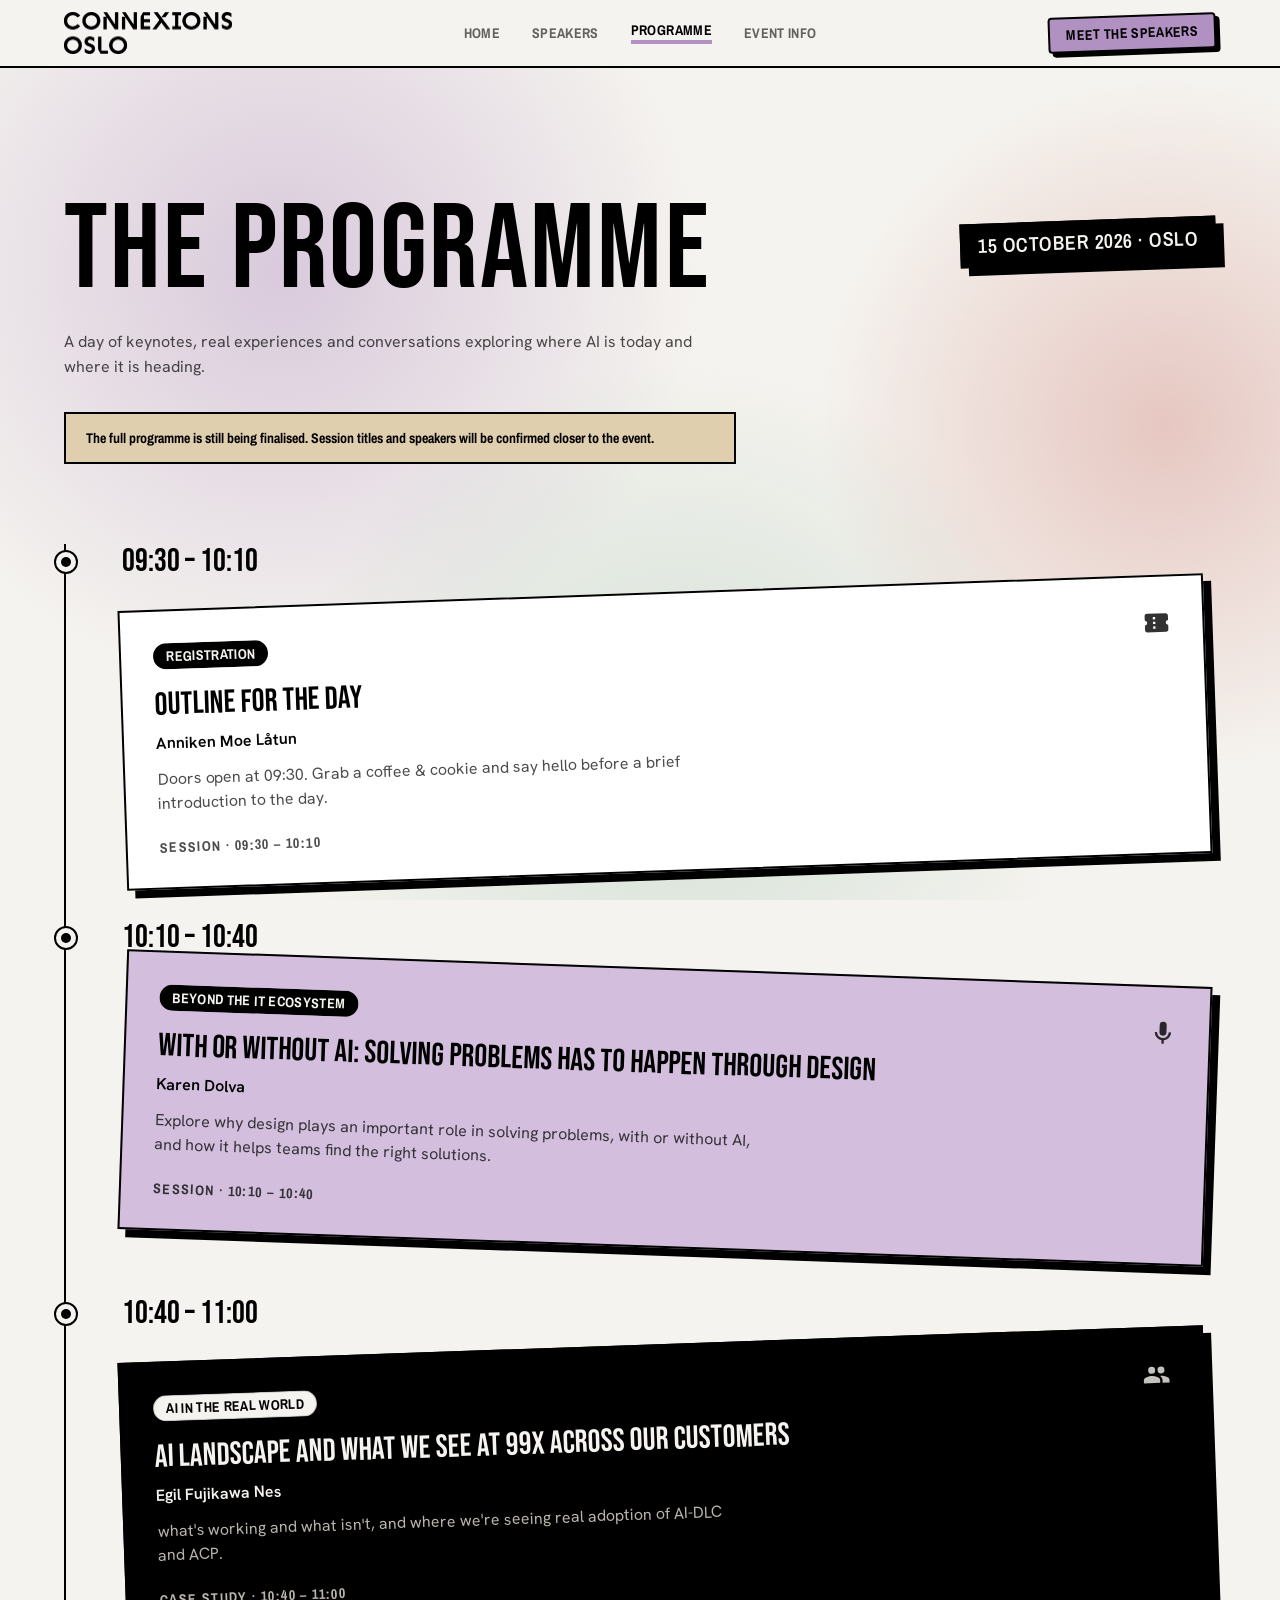
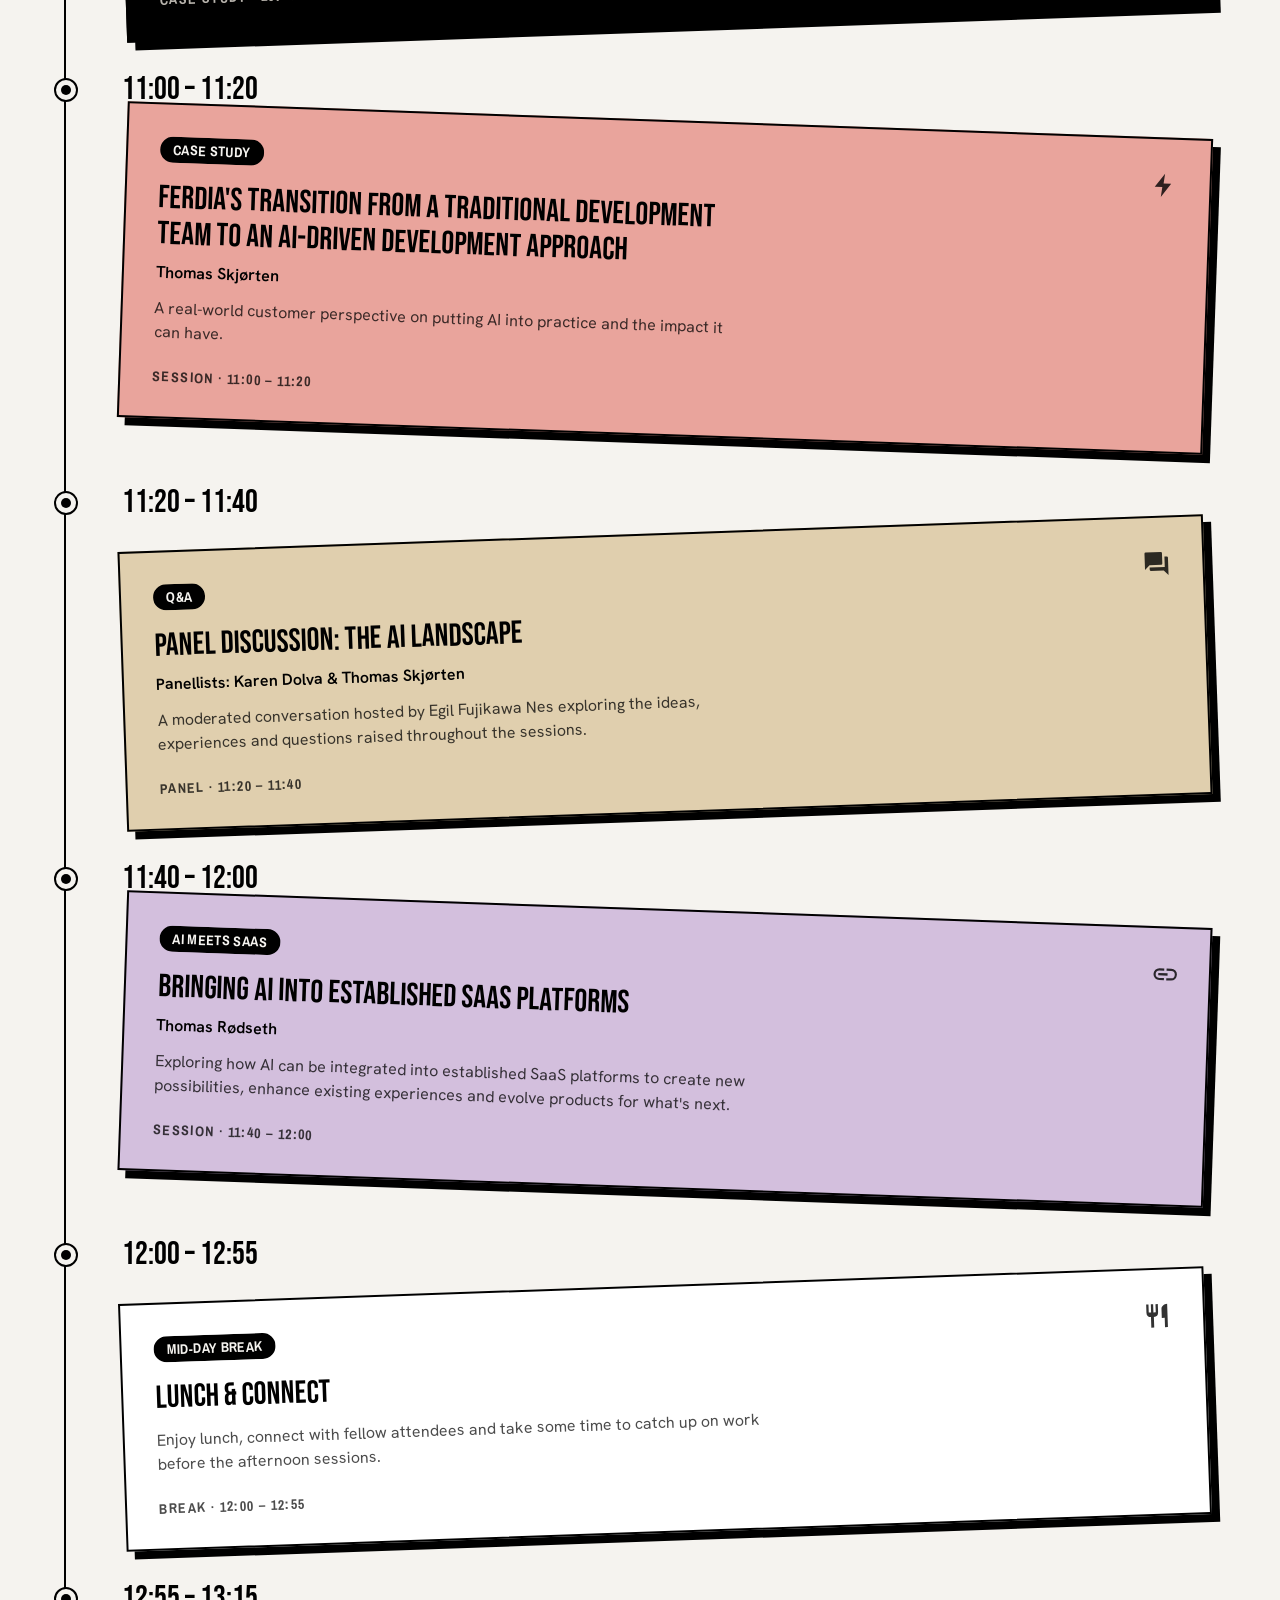
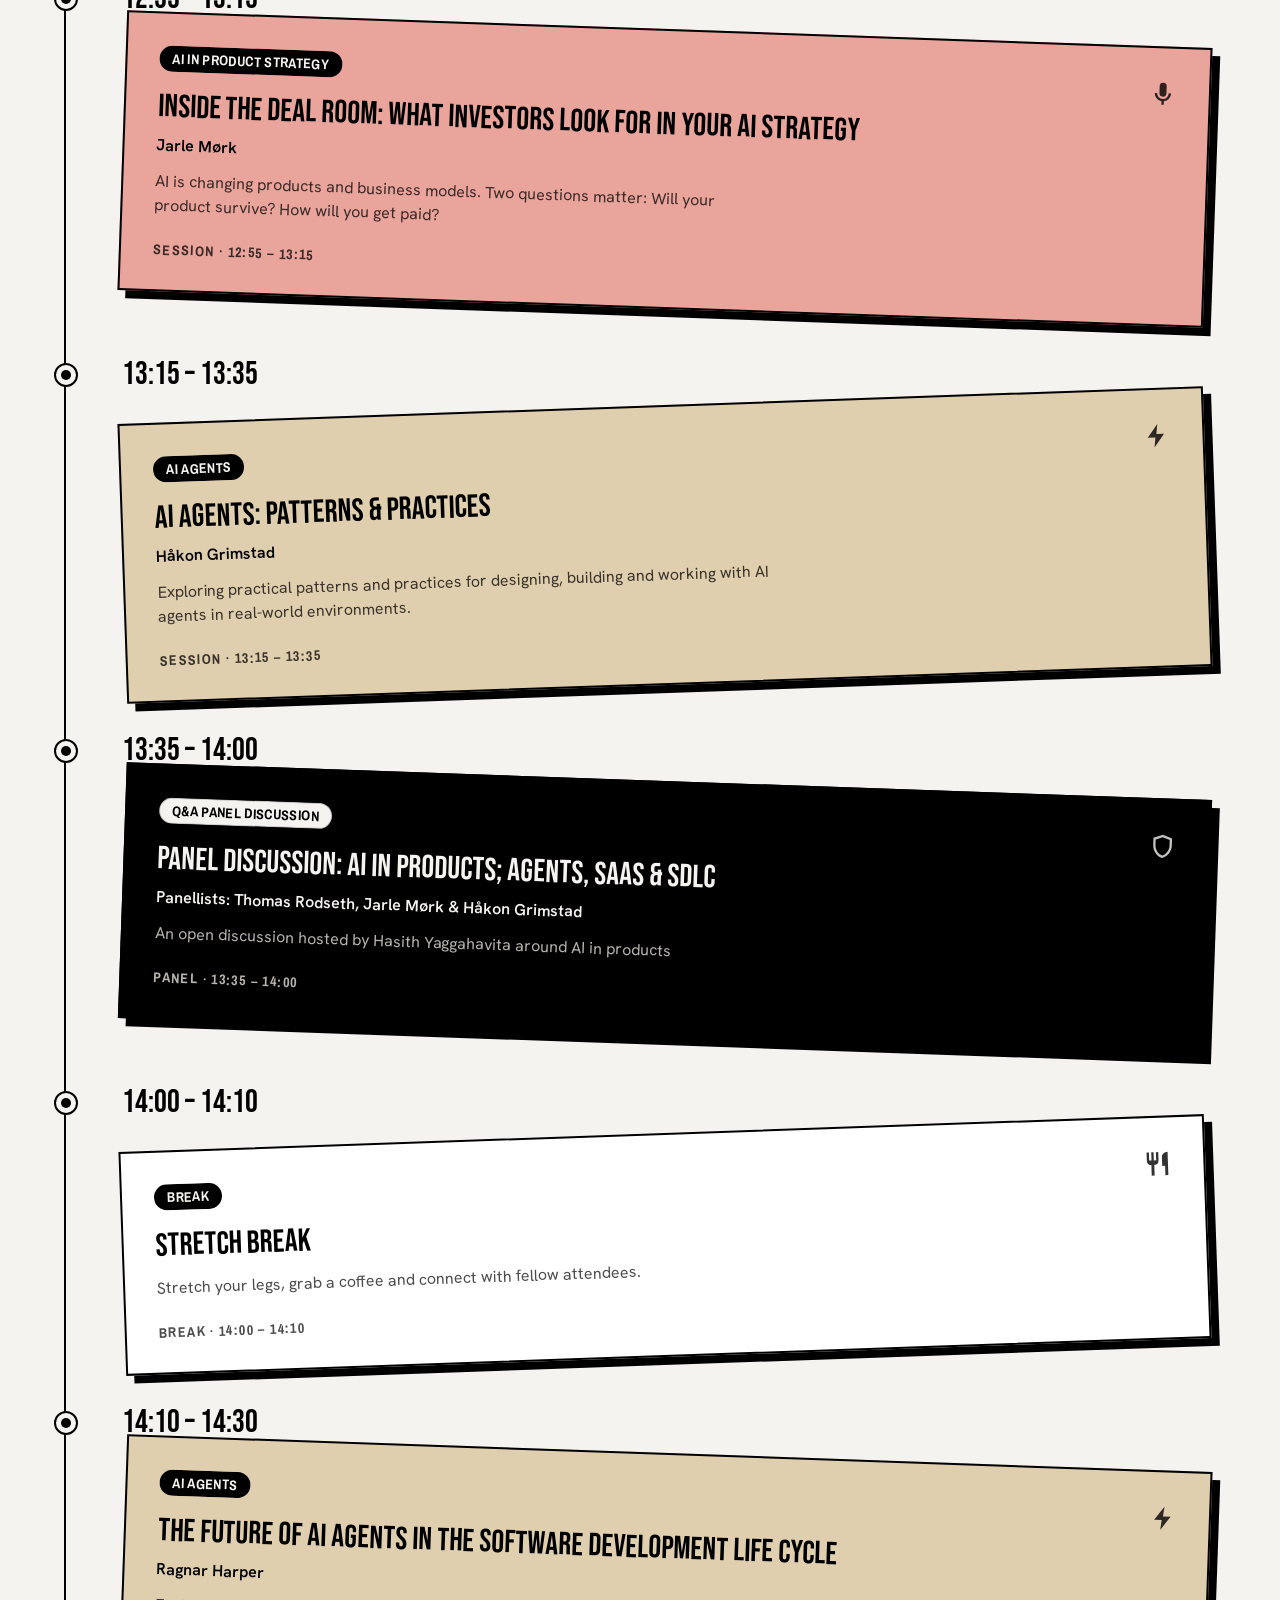
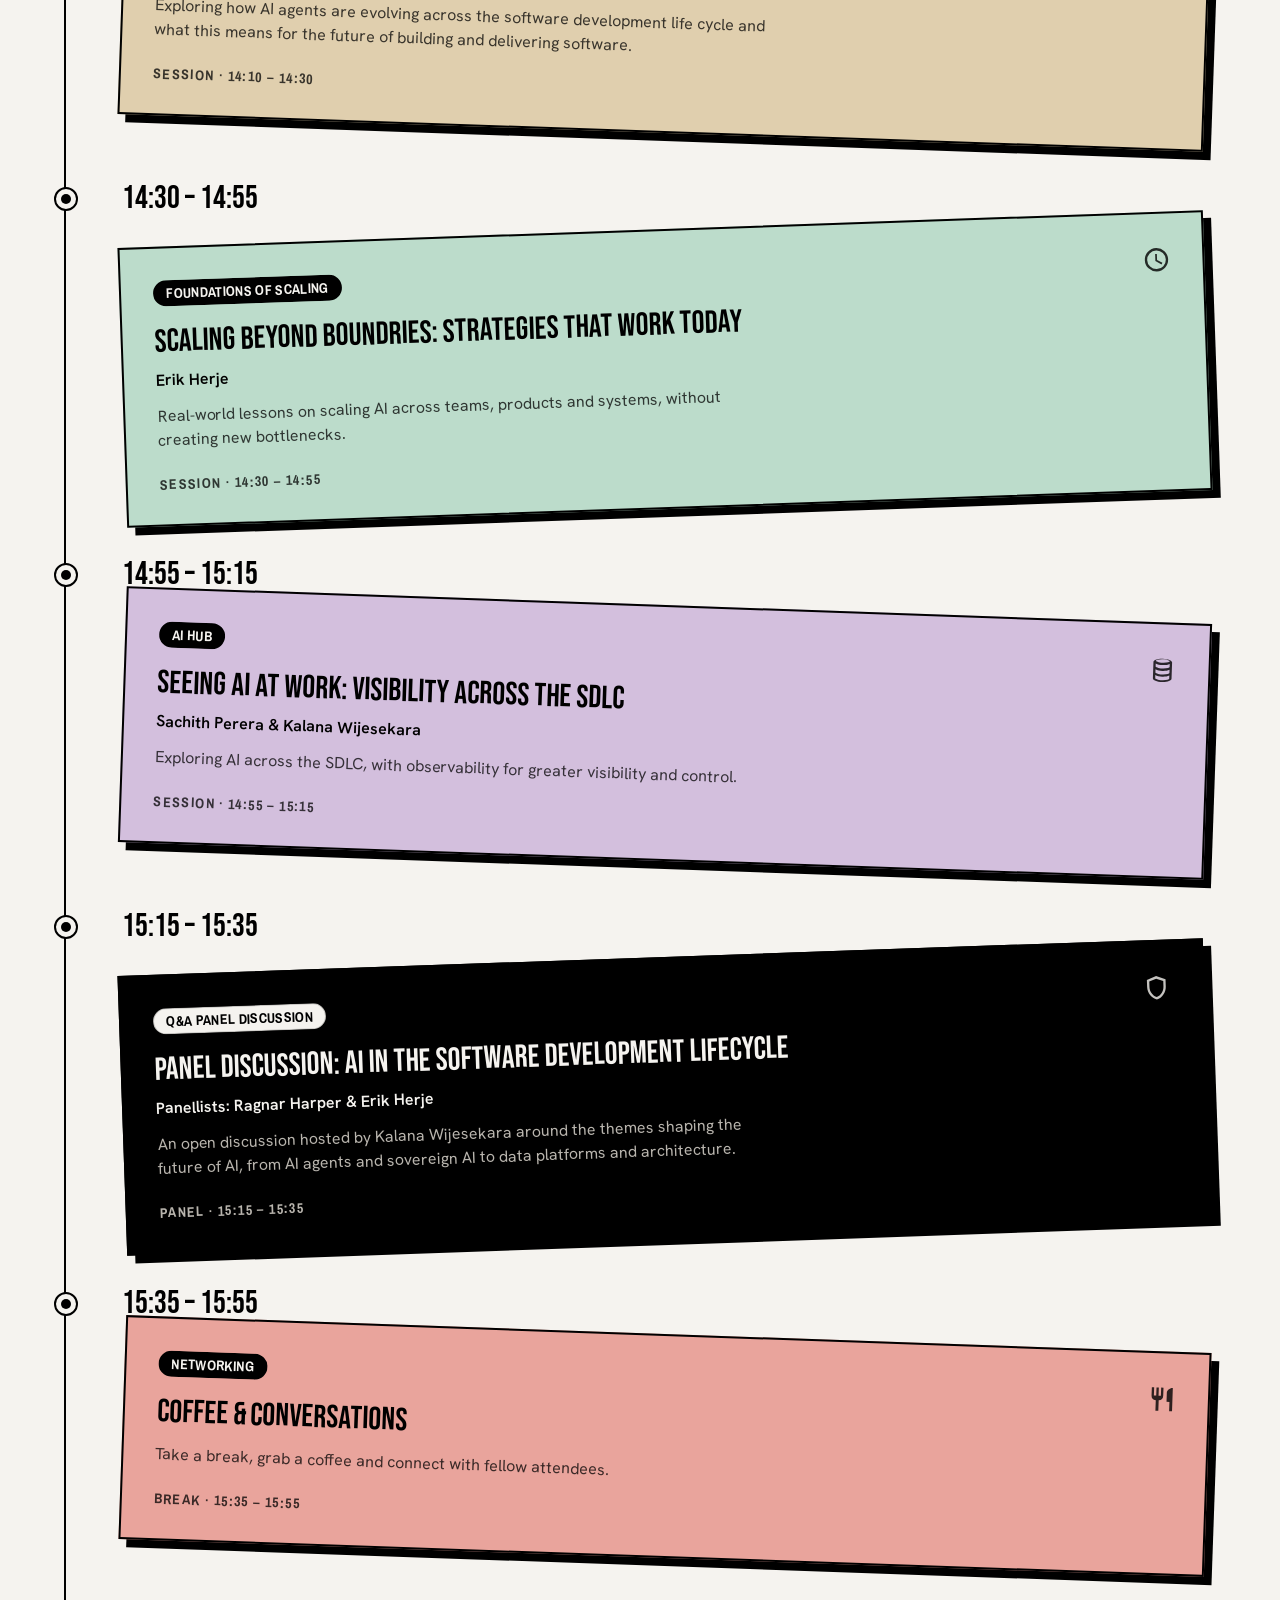
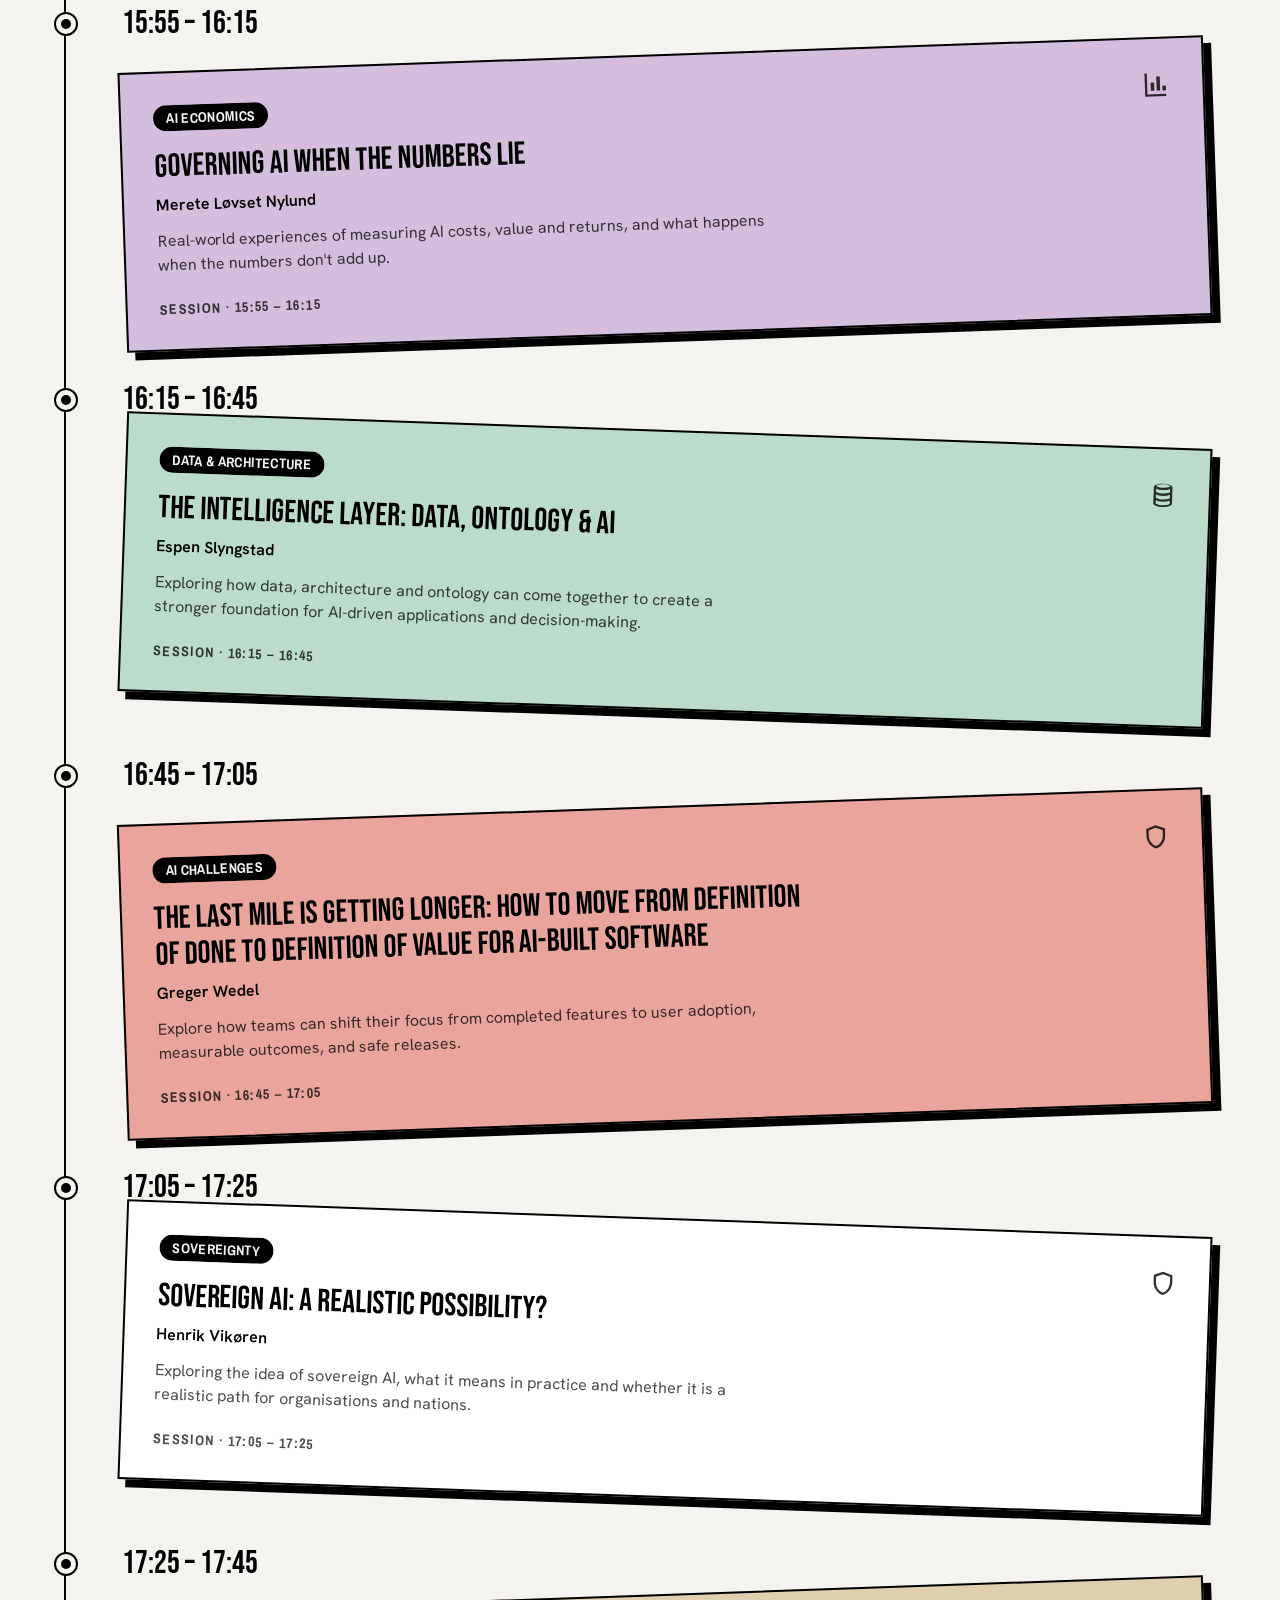
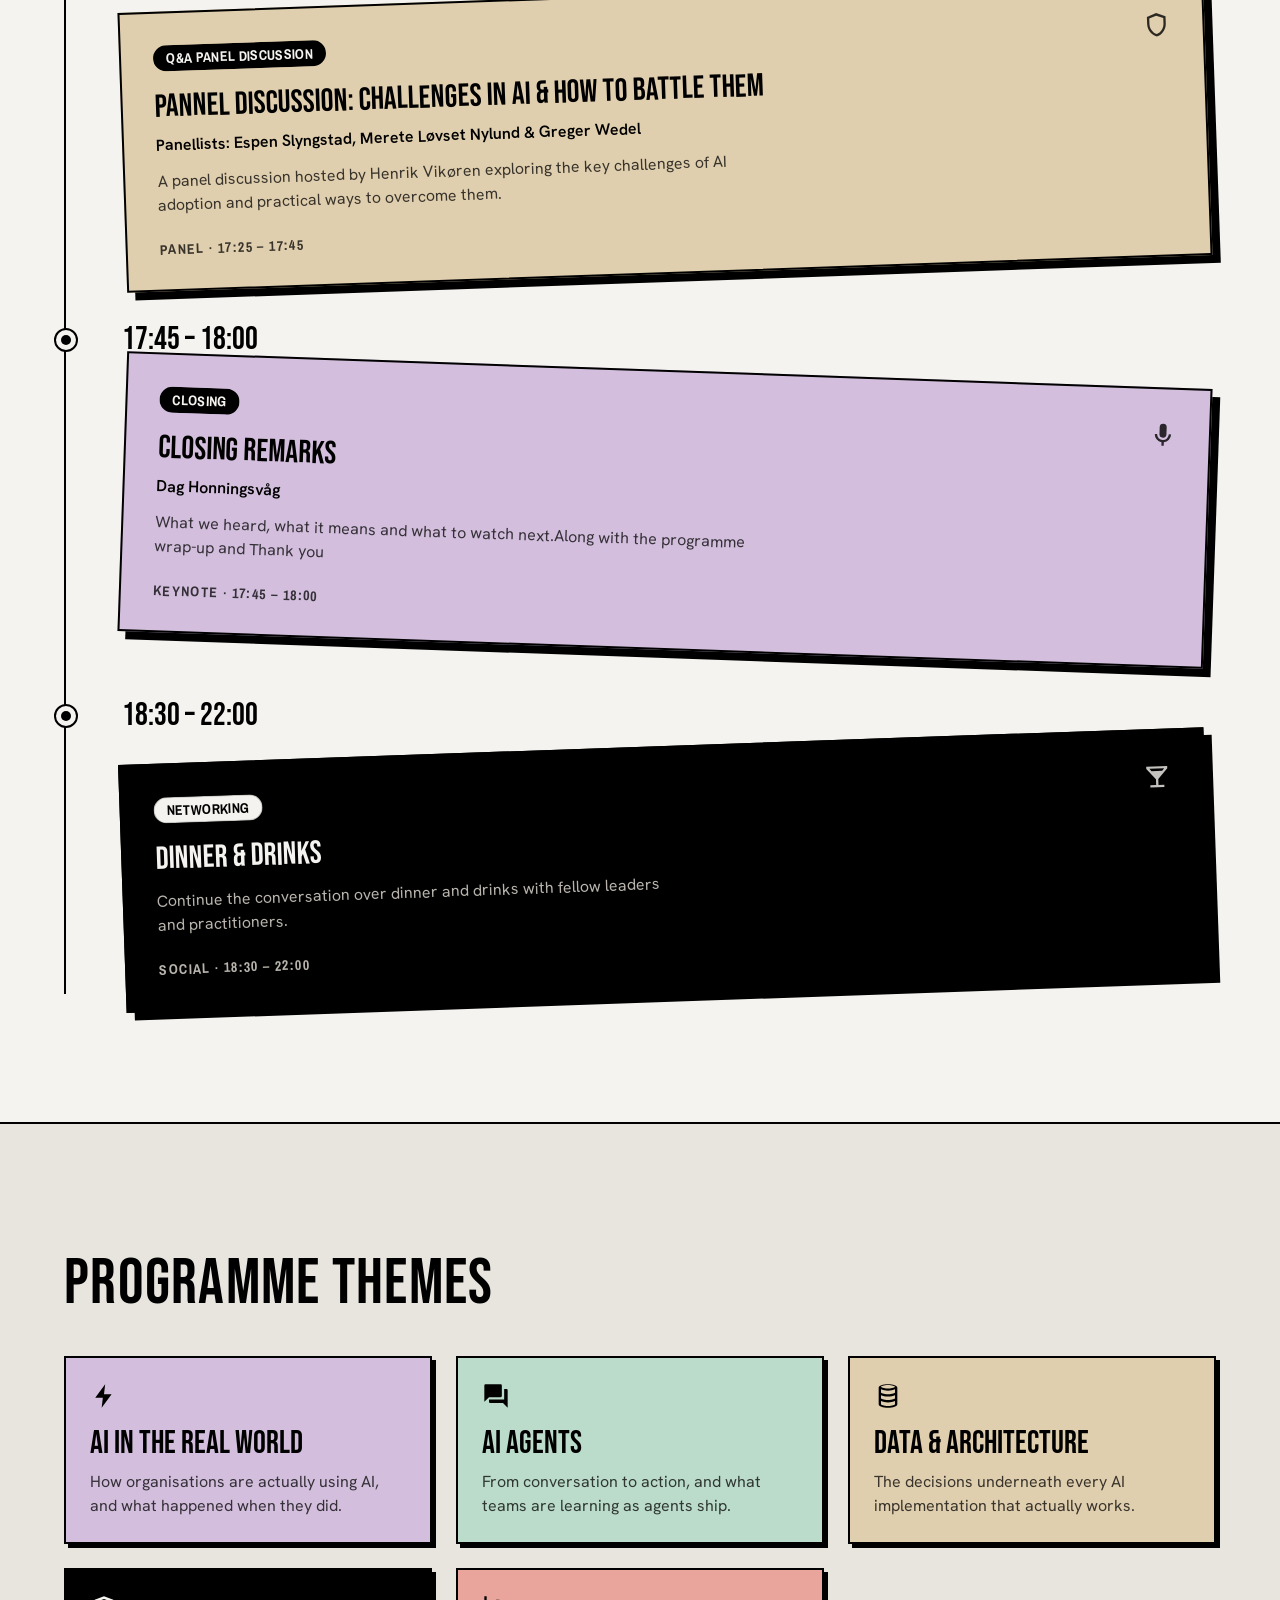
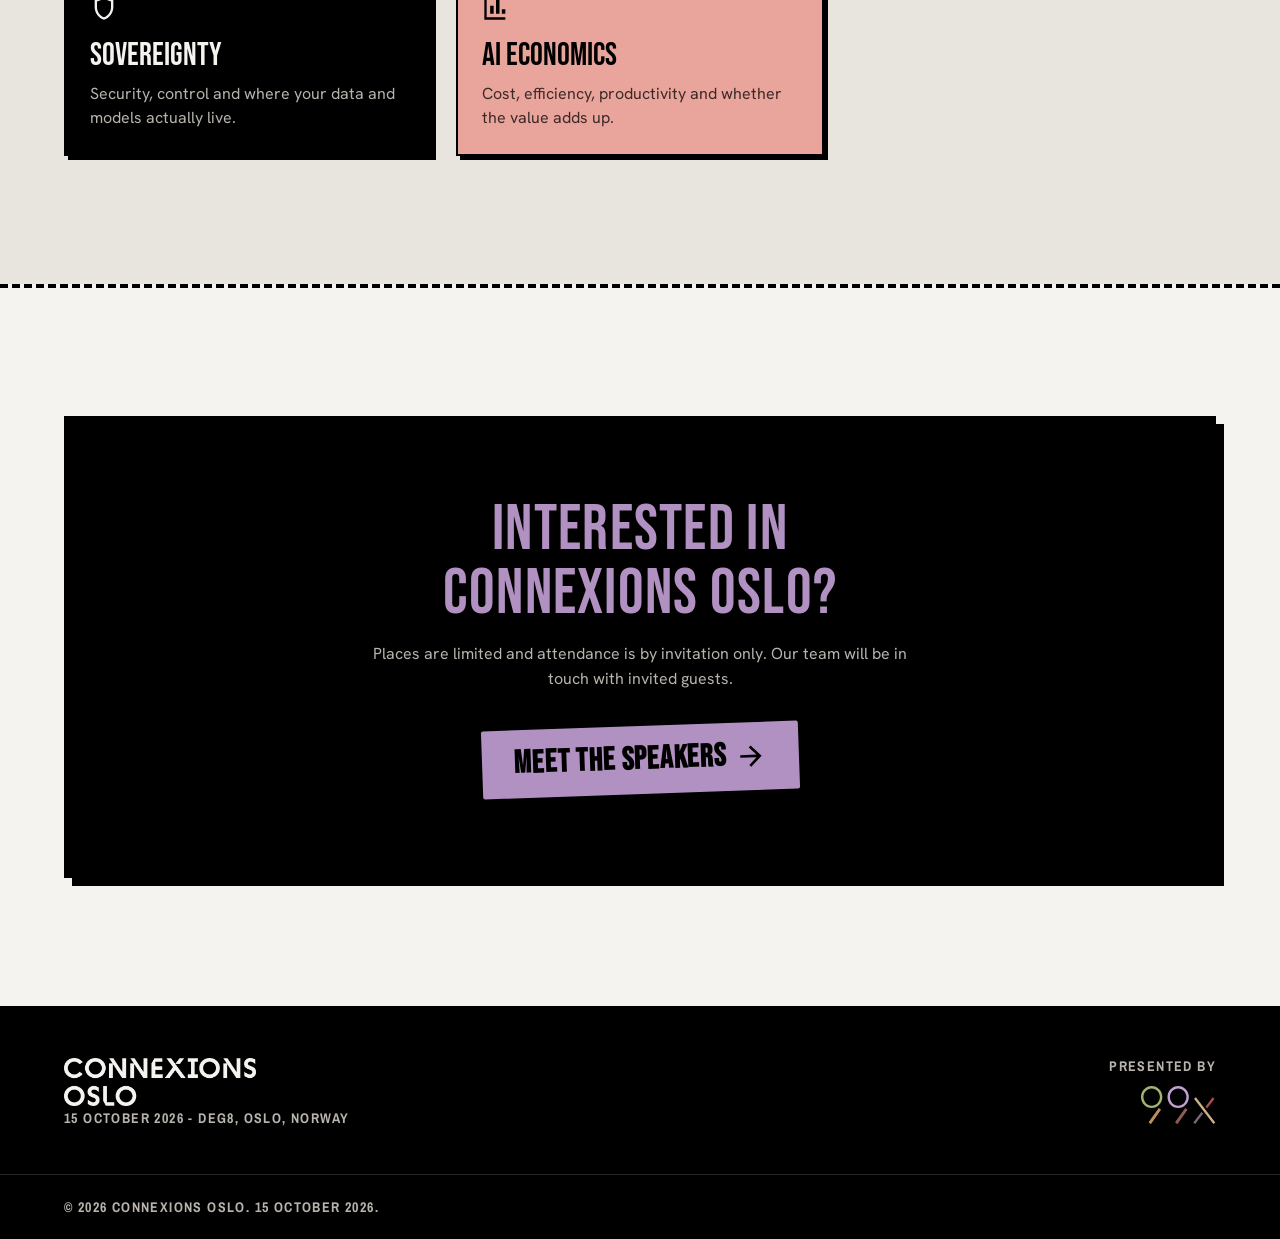
==== commit 3fdd1594: "Build from b80059d8b318a508a2aa1cd8fece4395077c452a" ====
--- a/agenda/index.html
+++ b/agenda/index.html
@@ -19,7 +19,7 @@
       pulled onto it with -translate-x-1/2 - so the rail, dots and content
       stay aligned at every width without breakpoint-specific offsets.
       Right padding on the list leaves room for the cards' 8px hard shadow.
-    --> <ol class="relative m-0 list-none border-l-2 border-ink p-0 pr-2"> <li class="relative pb-12 pl-6 last:pb-0 sm:pl-10 lg:pl-14"> <span aria-hidden="true" class="absolute top-1.5 left-0 flex size-6 -translate-x-1/2 items-center justify-center rounded-full border-2 border-ink bg-paper"> <span class="size-2.5 rounded-full bg-ink"></span> </span> <p class="mb-3 font-display text-headline-lg tabular-nums text-ink"> <time datetime="2026-10-15T09:30:00+02:00">09:30 – 10:10</time> </p> <article class="relative flex flex-col p-6 sm:p-8 edge drop-2 sticker bg-white text-ink"> <div class="mb-4 flex items-start justify-between gap-3"> <span class="inline-flex items-center rounded-full px-3 py-1 font-ui text-label font-bold uppercase tracking-wide whitespace-nowrap border border-ink/20 bg-ink text-chalk"> Registration </span> <svg class="size-7 shrink-0 opacity-80" viewBox="0 0 24 24" fill="currentColor" aria-hidden="true" focusable="false"><path d="M20 12c0-1.1.9-2 2-2V6c0-1.1-.9-2-2-2H4c-1.1 0-2 .9-2 2v4c1.1 0 2 .9 2 2s-.9 2-2 2v4c0 1.1.9 2 2 2h16c1.1 0 2-.9 2-2v-4c-1.1 0-2-.9-2-2Zm-9 5H9v-2h2v2Zm0-4H9v-2h2v2Zm0-4H9V7h2v2Z"></path></svg> </div>  <h3 class="font-display text-headline-lg text-balance">Outline for the day</h3> <p class="mt-2 font-body text-body-md font-semibold">Anniken Moe Låtun</p> <p class="mt-3 max-w-[68ch] font-body text-body-md text-ink/70"> Doors open at 09:30. Grab a coffee &amp; cookie and say hello before a brief introduction to the day. </p> <p class="mt-auto pt-6 font-ui text-label uppercase tracking-widest text-ink/70"> Session · 09:30 – 10:10 </p> </article> </li><li class="relative pb-12 pl-6 last:pb-0 sm:pl-10 lg:pl-14"> <span aria-hidden="true" class="absolute top-1.5 left-0 flex size-6 -translate-x-1/2 items-center justify-center rounded-full border-2 border-ink bg-paper"> <span class="size-2.5 rounded-full bg-ink"></span> </span> <p class="mb-3 font-display text-headline-lg tabular-nums text-ink"> <time datetime="2026-10-15T10:10:00+02:00">10:10 – 10:40</time> </p> <article class="relative flex flex-col p-6 sm:p-8 edge drop-2 sticker-alt bg-lavender-soft text-ink"> <div class="mb-4 flex items-start justify-between gap-3"> <span class="inline-flex items-center rounded-full px-3 py-1 font-ui text-label font-bold uppercase tracking-wide whitespace-nowrap border border-ink/20 bg-ink text-chalk"> Beyond the IT Ecosystem </span> <svg class="size-7 shrink-0 opacity-80" viewBox="0 0 24 24" fill="currentColor" aria-hidden="true" focusable="false"><path d="M12 14a3 3 0 0 0 3-3V5a3 3 0 1 0-6 0v6a3 3 0 0 0 3 3Zm5-3a5 5 0 0 1-10 0H5a7 7 0 0 0 6 6.92V21h2v-3.08A7 7 0 0 0 19 11h-2Z"></path></svg> </div>  <h3 class="font-display text-headline-lg text-balance">With or without AI: Solving problems has to happen through design</h3> <p class="mt-2 font-body text-body-md font-semibold">Karen Dolva</p> <p class="mt-3 max-w-[68ch] font-body text-body-md text-ink/75"> Explore why design plays an important role in solving problems, with or without AI, and how it helps teams find the right solutions. </p> <p class="mt-auto pt-6 font-ui text-label uppercase tracking-widest text-ink/75"> Session · 10:10 – 10:40 </p> </article> </li><li class="relative pb-12 pl-6 last:pb-0 sm:pl-10 lg:pl-14"> <span aria-hidden="true" class="absolute top-1.5 left-0 flex size-6 -translate-x-1/2 items-center justify-center rounded-full border-2 border-ink bg-paper"> <span class="size-2.5 rounded-full bg-ink"></span> </span> <p class="mb-3 font-display text-headline-lg tabular-nums text-ink"> <time datetime="2026-10-15T10:40:00+02:00">10:40 – 11:00</time> </p> <article class="relative flex flex-col p-6 sm:p-8 edge drop-2 sticker bg-ink text-chalk"> <div class="mb-4 flex items-start justify-between gap-3"> <span class="inline-flex items-center rounded-full px-3 py-1 font-ui text-label font-bold uppercase tracking-wide whitespace-nowrap border border-ink/20 bg-chalk text-ink"> AI in the real world </span> <svg class="size-7 shrink-0 opacity-80" viewBox="0 0 24 24" fill="currentColor" aria-hidden="true" focusable="false"><path d="M16 11a3 3 0 1 0 0-6 3 3 0 0 0 0 6Zm-8 0a3 3 0 1 0 0-6 3 3 0 0 0 0 6Zm0 2c-2.33 0-7 1.17-7 3.5V19h14v-2.5c0-2.33-4.67-3.5-7-3.5Zm8 0c-.29 0-.62.02-.97.05 1.16.84 1.97 1.97 1.97 3.45V19h6v-2.5c0-2.33-4.67-3.5-7-3.5Z"></path></svg> </div>  <h3 class="font-display text-headline-lg text-balance">AI Landscape and what we see at 99x across our customers</h3> <p class="mt-2 font-body text-body-md font-semibold">Egil Fujikawa Nes</p> <p class="mt-3 max-w-[68ch] font-body text-body-md text-chalk-dim"> what&#39;s working and what isn&#39;t, and where we&#39;re seeing real adoption of AI-DLC and ACP. </p> <p class="mt-auto pt-6 font-ui text-label uppercase tracking-widest text-chalk-dim"> Case study · 10:40 – 11:00 </p> </article> </li><li class="relative pb-12 pl-6 last:pb-0 sm:pl-10 lg:pl-14"> <span aria-hidden="true" class="absolute top-1.5 left-0 flex size-6 -translate-x-1/2 items-center justify-center rounded-full border-2 border-ink bg-paper"> <span class="size-2.5 rounded-full bg-ink"></span> </span> <p class="mb-3 font-display text-headline-lg tabular-nums text-ink"> <time datetime="2026-10-15T11:00:00+02:00">11:00 – 11:20</time> </p> <article class="relative flex flex-col p-6 sm:p-8 edge drop-2 sticker-alt bg-salmon-soft text-ink"> <div class="mb-4 flex items-start justify-between gap-3"> <span class="inline-flex items-center rounded-full px-3 py-1 font-ui text-label font-bold uppercase tracking-wide whitespace-nowrap border border-ink/20 bg-ink text-chalk"> Case Study </span> <svg class="size-7 shrink-0 opacity-80" viewBox="0 0 24 24" fill="currentColor" aria-hidden="true" focusable="false"><path d="M13 2 4.5 13.5H11l-1 8.5 8.5-11.5H12l1-8.5Z"></path></svg> </div>  <h3 class="font-display text-headline-lg text-balance">Ferdia&#39;s transition from a traditional development team to an AI-driven development approach</h3> <p class="mt-2 font-body text-body-md font-semibold">Thomas Skjørten</p> <p class="mt-3 max-w-[68ch] font-body text-body-md text-ink/75"> A real-world customer perspective on putting AI into practice and the impact it can have. </p> <p class="mt-auto pt-6 font-ui text-label uppercase tracking-widest text-ink/75"> Session · 11:00 – 11:20 </p> </article> </li><li class="relative pb-12 pl-6 last:pb-0 sm:pl-10 lg:pl-14"> <span aria-hidden="true" class="absolute top-1.5 left-0 flex size-6 -translate-x-1/2 items-center justify-center rounded-full border-2 border-ink bg-paper"> <span class="size-2.5 rounded-full bg-ink"></span> </span> <p class="mb-3 font-display text-headline-lg tabular-nums text-ink"> <time datetime="2026-10-15T11:20:00+02:00">11:20 – 11:40</time> </p> <article class="relative flex flex-col p-6 sm:p-8 edge drop-2 sticker bg-tan-soft text-ink"> <div class="mb-4 flex items-start justify-between gap-3"> <span class="inline-flex items-center rounded-full px-3 py-1 font-ui text-label font-bold uppercase tracking-wide whitespace-nowrap border border-ink/20 bg-ink text-chalk"> Q&amp;A </span> <svg class="size-7 shrink-0 opacity-80" viewBox="0 0 24 24" fill="currentColor" aria-hidden="true" focusable="false"><path d="M17 12V3a1 1 0 0 0-1-1H3a1 1 0 0 0-1 1v14l4-4h10a1 1 0 0 0 1-1Zm4-6h-2v9H6v2a1 1 0 0 0 1 1h11l4 4V7a1 1 0 0 0-1-1Z"></path></svg> </div>  <h3 class="font-display text-headline-lg text-balance">Panel Discussion: The AI Landscape</h3> <p class="mt-2 font-body text-body-md font-semibold">Panellists: Karen Dolva &amp; Thomas Skjørten</p> <p class="mt-3 max-w-[68ch] font-body text-body-md text-ink/75"> A moderated conversation hosted by Egil Fujikawa Nes exploring the ideas, experiences and questions raised throughout the sessions. </p> <p class="mt-auto pt-6 font-ui text-label uppercase tracking-widest text-ink/75"> Panel · 11:20 – 11:40 </p> </article> </li><li class="relative pb-12 pl-6 last:pb-0 sm:pl-10 lg:pl-14"> <span aria-hidden="true" class="absolute top-1.5 left-0 flex size-6 -translate-x-1/2 items-center justify-center rounded-full border-2 border-ink bg-paper"> <span class="size-2.5 rounded-full bg-ink"></span> </span> <p class="mb-3 font-display text-headline-lg tabular-nums text-ink"> <time datetime="2026-10-15T11:40:00+02:00">11:40 – 12:00</time> </p> <article class="relative flex flex-col p-6 sm:p-8 edge drop-2 sticker-alt bg-lavender-soft text-ink"> <div class="mb-4 flex items-start justify-between gap-3"> <span class="inline-flex items-center rounded-full px-3 py-1 font-ui text-label font-bold uppercase tracking-wide whitespace-nowrap border border-ink/20 bg-ink text-chalk"> AI Meets SaaS </span> <svg class="size-7 shrink-0 opacity-80" viewBox="0 0 24 24" fill="currentColor" aria-hidden="true" focusable="false"><path d="M3.9 12a5.1 5.1 0 0 1 5.1-5.1h4v1.9H9a3.2 3.2 0 0 0 0 6.4h4V17H9A5.1 5.1 0 0 1 3.9 12ZM8 11h8v2H8v-2Zm7-4.1h4a5.1 5.1 0 0 1 0 10.2h-4v-1.9h4a3.2 3.2 0 0 0 0-6.4h-4V6.9Z"></path></svg> </div>  <h3 class="font-display text-headline-lg text-balance">Bringing AI into Established SaaS Platforms</h3> <p class="mt-2 font-body text-body-md font-semibold">Thomas Rødseth</p> <p class="mt-3 max-w-[68ch] font-body text-body-md text-ink/75"> Exploring how AI can be integrated into established SaaS platforms to create new possibilities, enhance existing experiences and evolve products for what&#39;s next. </p> <p class="mt-auto pt-6 font-ui text-label uppercase tracking-widest text-ink/75"> Session · 11:40 – 12:00 </p> </article> </li><li class="relative pb-12 pl-6 last:pb-0 sm:pl-10 lg:pl-14"> <span aria-hidden="true" class="absolute top-1.5 left-0 flex size-6 -translate-x-1/2 items-center justify-center rounded-full border-2 border-ink bg-paper"> <span class="size-2.5 rounded-full bg-ink"></span> </span> <p class="mb-3 font-display text-headline-lg tabular-nums text-ink"> <time datetime="2026-10-15T12:00:00+02:00">12:00 – 12:55</time> </p> <article class="relative flex flex-col p-6 sm:p-8 edge drop-2 sticker bg-white text-ink"> <div class="mb-4 flex items-start justify-between gap-3"> <span class="inline-flex items-center rounded-full px-3 py-1 font-ui text-label font-bold uppercase tracking-wide whitespace-nowrap border border-ink/20 bg-ink text-chalk"> Mid-day Break </span> <svg class="size-7 shrink-0 opacity-80" viewBox="0 0 24 24" fill="currentColor" aria-hidden="true" focusable="false"><path d="M11 9H9V2H7v7H5V2H3v7a4 4 0 0 0 3.75 3.97V22h2.5v-9.03A4 4 0 0 0 13 9V2h-2v7Zm5-3v8h2.5v8H21V2c-2.76 0-5 2.24-5 4Z"></path></svg> </div>  <h3 class="font-display text-headline-lg text-balance">Lunch &amp; Connect</h3>  <p class="mt-3 max-w-[68ch] font-body text-body-md text-ink/70"> Enjoy lunch, connect with fellow attendees and take some time to catch up on work before the afternoon sessions. </p> <p class="mt-auto pt-6 font-ui text-label uppercase tracking-widest text-ink/70"> Break · 12:00 – 12:55 </p> </article> </li><li class="relative pb-12 pl-6 last:pb-0 sm:pl-10 lg:pl-14"> <span aria-hidden="true" class="absolute top-1.5 left-0 flex size-6 -translate-x-1/2 items-center justify-center rounded-full border-2 border-ink bg-paper"> <span class="size-2.5 rounded-full bg-ink"></span> </span> <p class="mb-3 font-display text-headline-lg tabular-nums text-ink"> <time datetime="2026-10-15T12:55:00+02:00">12:55 – 13:15</time> </p> <article class="relative flex flex-col p-6 sm:p-8 edge drop-2 sticker-alt bg-salmon-soft text-ink"> <div class="mb-4 flex items-start justify-between gap-3"> <span class="inline-flex items-center rounded-full px-3 py-1 font-ui text-label font-bold uppercase tracking-wide whitespace-nowrap border border-ink/20 bg-ink text-chalk"> AI in Product Strategy </span> <svg class="size-7 shrink-0 opacity-80" viewBox="0 0 24 24" fill="currentColor" aria-hidden="true" focusable="false"><path d="M12 14a3 3 0 0 0 3-3V5a3 3 0 1 0-6 0v6a3 3 0 0 0 3 3Zm5-3a5 5 0 0 1-10 0H5a7 7 0 0 0 6 6.92V21h2v-3.08A7 7 0 0 0 19 11h-2Z"></path></svg> </div>  <h3 class="font-display text-headline-lg text-balance">Inside the Deal Room: What Investors Look for in Your AI Strategy</h3> <p class="mt-2 font-body text-body-md font-semibold">Jarle Mørk</p> <p class="mt-3 max-w-[68ch] font-body text-body-md text-ink/75"> AI is changing products and business models. Two questions matter: Will your product survive? How will you get paid? </p> <p class="mt-auto pt-6 font-ui text-label uppercase tracking-widest text-ink/75"> Session · 12:55 – 13:15 </p> </article> </li><li class="relative pb-12 pl-6 last:pb-0 sm:pl-10 lg:pl-14"> <span aria-hidden="true" class="absolute top-1.5 left-0 flex size-6 -translate-x-1/2 items-center justify-center rounded-full border-2 border-ink bg-paper"> <span class="size-2.5 rounded-full bg-ink"></span> </span> <p class="mb-3 font-display text-headline-lg tabular-nums text-ink"> <time datetime="2026-10-15T13:15:00+02:00">13:15 – 13:35</time> </p> <article class="relative flex flex-col p-6 sm:p-8 edge drop-2 sticker bg-tan-soft text-ink"> <div class="mb-4 flex items-start justify-between gap-3"> <span class="inline-flex items-center rounded-full px-3 py-1 font-ui text-label font-bold uppercase tracking-wide whitespace-nowrap border border-ink/20 bg-ink text-chalk"> AI Agents </span> <svg class="size-7 shrink-0 opacity-80" viewBox="0 0 24 24" fill="currentColor" aria-hidden="true" focusable="false"><path d="M13 2 4.5 13.5H11l-1 8.5 8.5-11.5H12l1-8.5Z"></path></svg> </div>  <h3 class="font-display text-headline-lg text-balance">AI Agents: Patterns &amp; Practices</h3> <p class="mt-2 font-body text-body-md font-semibold">Håkon Grimstad</p> <p class="mt-3 max-w-[68ch] font-body text-body-md text-ink/75"> Exploring practical patterns and practices for designing, building and working with AI agents in real-world environments. </p> <p class="mt-auto pt-6 font-ui text-label uppercase tracking-widest text-ink/75"> Session · 13:15 – 13:35 </p> </article> </li><li class="relative pb-12 pl-6 last:pb-0 sm:pl-10 lg:pl-14"> <span aria-hidden="true" class="absolute top-1.5 left-0 flex size-6 -translate-x-1/2 items-center justify-center rounded-full border-2 border-ink bg-paper"> <span class="size-2.5 rounded-full bg-ink"></span> </span> <p class="mb-3 font-display text-headline-lg tabular-nums text-ink"> <time datetime="2026-10-15T13:35:00+02:00">13:35 – 14:00</time> </p> <article class="relative flex flex-col p-6 sm:p-8 edge drop-2 sticker-alt bg-ink text-chalk"> <div class="mb-4 flex items-start justify-between gap-3"> <span class="inline-flex items-center rounded-full px-3 py-1 font-ui text-label font-bold uppercase tracking-wide whitespace-nowrap border border-ink/20 bg-chalk text-ink"> Q&amp;A Panel Discussion </span> <svg class="size-7 shrink-0 opacity-80" viewBox="0 0 24 24" fill="currentColor" aria-hidden="true" focusable="false"><path d="M12 2 4 5v6.1c0 5 3.4 9.7 8 10.9 4.6-1.2 8-5.9 8-10.9V5l-8-3Zm6 9.1c0 4-2.6 7.8-6 8.8-3.4-1-6-4.8-6-8.8V6.4l6-2.2 6 2.2v4.7Z"></path></svg> </div>  <h3 class="font-display text-headline-lg text-balance">Panel Discussion: AI in Products; Agents, SAAS &amp; SDLC</h3> <p class="mt-2 font-body text-body-md font-semibold">Panellists: Thomas Rodseth, Jarle Mørk &amp;Ragnar Harper &amp; Håkon Grimstad</p> <p class="mt-3 max-w-[68ch] font-body text-body-md text-chalk-dim"> An open discussion hosted by Hasith Yaggahavita around AI in products </p> <p class="mt-auto pt-6 font-ui text-label uppercase tracking-widest text-chalk-dim"> Panel · 13:35 – 14:00 </p> </article> </li><li class="relative pb-12 pl-6 last:pb-0 sm:pl-10 lg:pl-14"> <span aria-hidden="true" class="absolute top-1.5 left-0 flex size-6 -translate-x-1/2 items-center justify-center rounded-full border-2 border-ink bg-paper"> <span class="size-2.5 rounded-full bg-ink"></span> </span> <p class="mb-3 font-display text-headline-lg tabular-nums text-ink"> <time datetime="2026-10-15T14:00:00+02:00">14:00 – 14:10</time> </p> <article class="relative flex flex-col p-6 sm:p-8 edge drop-2 sticker bg-white text-ink"> <div class="mb-4 flex items-start justify-between gap-3"> <span class="inline-flex items-center rounded-full px-3 py-1 font-ui text-label font-bold uppercase tracking-wide whitespace-nowrap border border-ink/20 bg-ink text-chalk"> Break </span> <svg class="size-7 shrink-0 opacity-80" viewBox="0 0 24 24" fill="currentColor" aria-hidden="true" focusable="false"><path d="M11 9H9V2H7v7H5V2H3v7a4 4 0 0 0 3.75 3.97V22h2.5v-9.03A4 4 0 0 0 13 9V2h-2v7Zm5-3v8h2.5v8H21V2c-2.76 0-5 2.24-5 4Z"></path></svg> </div>  <h3 class="font-display text-headline-lg text-balance">Stretch break</h3>  <p class="mt-3 max-w-[68ch] font-body text-body-md text-ink/70"> Stretch your legs, grab a coffee and connect with fellow attendees. </p> <p class="mt-auto pt-6 font-ui text-label uppercase tracking-widest text-ink/70"> Break · 14:00 – 14:10 </p> </article> </li><li class="relative pb-12 pl-6 last:pb-0 sm:pl-10 lg:pl-14"> <span aria-hidden="true" class="absolute top-1.5 left-0 flex size-6 -translate-x-1/2 items-center justify-center rounded-full border-2 border-ink bg-paper"> <span class="size-2.5 rounded-full bg-ink"></span> </span> <p class="mb-3 font-display text-headline-lg tabular-nums text-ink"> <time datetime="2026-10-15T14:10:00+02:00">14:10 – 14:30</time> </p> <article class="relative flex flex-col p-6 sm:p-8 edge drop-2 sticker-alt bg-tan-soft text-ink"> <div class="mb-4 flex items-start justify-between gap-3"> <span class="inline-flex items-center rounded-full px-3 py-1 font-ui text-label font-bold uppercase tracking-wide whitespace-nowrap border border-ink/20 bg-ink text-chalk"> AI Agents </span> <svg class="size-7 shrink-0 opacity-80" viewBox="0 0 24 24" fill="currentColor" aria-hidden="true" focusable="false"><path d="M13 2 4.5 13.5H11l-1 8.5 8.5-11.5H12l1-8.5Z"></path></svg> </div>  <h3 class="font-display text-headline-lg text-balance">The Future of AI Agents in the Software Development Life Cycle</h3> <p class="mt-2 font-body text-body-md font-semibold">Ragnar Harper</p> <p class="mt-3 max-w-[68ch] font-body text-body-md text-ink/75"> Exploring how AI agents are evolving across the software development life cycle and what this means for the future of building and delivering software. </p> <p class="mt-auto pt-6 font-ui text-label uppercase tracking-widest text-ink/75"> Session · 14:10 – 14:30 </p> </article> </li><li class="relative pb-12 pl-6 last:pb-0 sm:pl-10 lg:pl-14"> <span aria-hidden="true" class="absolute top-1.5 left-0 flex size-6 -translate-x-1/2 items-center justify-center rounded-full border-2 border-ink bg-paper"> <span class="size-2.5 rounded-full bg-ink"></span> </span> <p class="mb-3 font-display text-headline-lg tabular-nums text-ink"> <time datetime="2026-10-15T14:30:00+02:00">14:30 – 14:55</time> </p> <article class="relative flex flex-col p-6 sm:p-8 edge drop-2 sticker bg-sage-soft text-ink"> <div class="mb-4 flex items-start justify-between gap-3"> <span class="inline-flex items-center rounded-full px-3 py-1 font-ui text-label font-bold uppercase tracking-wide whitespace-nowrap border border-ink/20 bg-ink text-chalk"> Foundations of scaling </span> <svg class="size-7 shrink-0 opacity-80" viewBox="0 0 24 24" fill="currentColor" aria-hidden="true" focusable="false"><path d="M12 2a10 10 0 1 0 0 20 10 10 0 0 0 0-20Zm0 18a8 8 0 1 1 0-16 8 8 0 0 1 0 16Zm.5-13H11v6l5.2 3.1.8-1.3-4.5-2.7V7Z"></path></svg> </div>  <h3 class="font-display text-headline-lg text-balance">Scaling beyond boundries: strategies that work today</h3> <p class="mt-2 font-body text-body-md font-semibold">Erik Herje</p> <p class="mt-3 max-w-[68ch] font-body text-body-md text-ink/75"> Real-world lessons on scaling AI across teams, products and systems, without creating new bottlenecks. </p> <p class="mt-auto pt-6 font-ui text-label uppercase tracking-widest text-ink/75"> Session · 14:30 – 14:55 </p> </article> </li><li class="relative pb-12 pl-6 last:pb-0 sm:pl-10 lg:pl-14"> <span aria-hidden="true" class="absolute top-1.5 left-0 flex size-6 -translate-x-1/2 items-center justify-center rounded-full border-2 border-ink bg-paper"> <span class="size-2.5 rounded-full bg-ink"></span> </span> <p class="mb-3 font-display text-headline-lg tabular-nums text-ink"> <time datetime="2026-10-15T14:55:00+02:00">14:55 – 15:15</time> </p> <article class="relative flex flex-col p-6 sm:p-8 edge drop-2 sticker-alt bg-lavender-soft text-ink"> <div class="mb-4 flex items-start justify-between gap-3"> <span class="inline-flex items-center rounded-full px-3 py-1 font-ui text-label font-bold uppercase tracking-wide whitespace-nowrap border border-ink/20 bg-ink text-chalk"> AI Hub </span> <svg class="size-7 shrink-0 opacity-80" viewBox="0 0 24 24" fill="currentColor" aria-hidden="true" focusable="false"><path d="M12 2c-4.4 0-8 1.3-8 3v14c0 1.7 3.6 3 8 3s8-1.3 8-3V5c0-1.7-3.6-3-8-3Zm6 17c0 .4-2.2 1.5-6 1.5S6 19.4 6 19v-2.7c1.5.8 3.7 1.2 6 1.2s4.5-.4 6-1.2V19Zm0-5c0 .4-2.2 1.5-6 1.5S6 14.4 6 14v-2.7c1.5.8 3.7 1.2 6 1.2s4.5-.4 6-1.2V14Zm-6-3.5c-3.8 0-6-1.1-6-1.5V6.3c1.5.8 3.7 1.2 6 1.2s4.5-.4 6-1.2V9c0 .4-2.2 1.5-6 1.5ZM12 5.5c-3.8 0-6-1.1-6-1.5s2.2-1.5 6-1.5S18 3.6 18 4s-2.2 1.5-6 1.5Z"></path></svg> </div>  <h3 class="font-display text-headline-lg text-balance">Seeing AI at Work: Visibility Across the SDLC</h3> <p class="mt-2 font-body text-body-md font-semibold">Sachith Perera &amp; Kalana Wijesekara</p> <p class="mt-3 max-w-[68ch] font-body text-body-md text-ink/75"> Exploring AI across the SDLC, with observability for greater visibility and control. </p> <p class="mt-auto pt-6 font-ui text-label uppercase tracking-widest text-ink/75"> Session · 14:55 – 15:15 </p> </article> </li><li class="relative pb-12 pl-6 last:pb-0 sm:pl-10 lg:pl-14"> <span aria-hidden="true" class="absolute top-1.5 left-0 flex size-6 -translate-x-1/2 items-center justify-center rounded-full border-2 border-ink bg-paper"> <span class="size-2.5 rounded-full bg-ink"></span> </span> <p class="mb-3 font-display text-headline-lg tabular-nums text-ink"> <time datetime="2026-10-15T15:15:00+02:00">15:15 – 15:35</time> </p> <article class="relative flex flex-col p-6 sm:p-8 edge drop-2 sticker bg-ink text-chalk"> <div class="mb-4 flex items-start justify-between gap-3"> <span class="inline-flex items-center rounded-full px-3 py-1 font-ui text-label font-bold uppercase tracking-wide whitespace-nowrap border border-ink/20 bg-chalk text-ink"> Q&amp;A Panel Discussion </span> <svg class="size-7 shrink-0 opacity-80" viewBox="0 0 24 24" fill="currentColor" aria-hidden="true" focusable="false"><path d="M12 2 4 5v6.1c0 5 3.4 9.7 8 10.9 4.6-1.2 8-5.9 8-10.9V5l-8-3Zm6 9.1c0 4-2.6 7.8-6 8.8-3.4-1-6-4.8-6-8.8V6.4l6-2.2 6 2.2v4.7Z"></path></svg> </div>  <h3 class="font-display text-headline-lg text-balance">Panel Discussion: AI in the Software Development LifeCycle</h3> <p class="mt-2 font-body text-body-md font-semibold">Panellists: Ragnar Harper &amp; Erik Herje</p> <p class="mt-3 max-w-[68ch] font-body text-body-md text-chalk-dim"> An open discussion hosted by Kalana Wijesekara around the themes shaping the future of AI, from AI agents and sovereign AI to data platforms and architecture. </p> <p class="mt-auto pt-6 font-ui text-label uppercase tracking-widest text-chalk-dim"> Panel · 15:15 – 15:35 </p> </article> </li><li class="relative pb-12 pl-6 last:pb-0 sm:pl-10 lg:pl-14"> <span aria-hidden="true" class="absolute top-1.5 left-0 flex size-6 -translate-x-1/2 items-center justify-center rounded-full border-2 border-ink bg-paper"> <span class="size-2.5 rounded-full bg-ink"></span> </span> <p class="mb-3 font-display text-headline-lg tabular-nums text-ink"> <time datetime="2026-10-15T15:35:00+02:00">15:35 – 15:55</time> </p> <article class="relative flex flex-col p-6 sm:p-8 edge drop-2 sticker-alt bg-salmon-soft text-ink"> <div class="mb-4 flex items-start justify-between gap-3"> <span class="inline-flex items-center rounded-full px-3 py-1 font-ui text-label font-bold uppercase tracking-wide whitespace-nowrap border border-ink/20 bg-ink text-chalk"> Networking </span> <svg class="size-7 shrink-0 opacity-80" viewBox="0 0 24 24" fill="currentColor" aria-hidden="true" focusable="false"><path d="M11 9H9V2H7v7H5V2H3v7a4 4 0 0 0 3.75 3.97V22h2.5v-9.03A4 4 0 0 0 13 9V2h-2v7Zm5-3v8h2.5v8H21V2c-2.76 0-5 2.24-5 4Z"></path></svg> </div>  <h3 class="font-display text-headline-lg text-balance">Coffee &amp; conversations</h3>  <p class="mt-3 max-w-[68ch] font-body text-body-md text-ink/75"> Take a break, grab a coffee and connect with fellow attendees. </p> <p class="mt-auto pt-6 font-ui text-label uppercase tracking-widest text-ink/75"> Break · 15:35 – 15:55 </p> </article> </li><li class="relative pb-12 pl-6 last:pb-0 sm:pl-10 lg:pl-14"> <span aria-hidden="true" class="absolute top-1.5 left-0 flex size-6 -translate-x-1/2 items-center justify-center rounded-full border-2 border-ink bg-paper"> <span class="size-2.5 rounded-full bg-ink"></span> </span> <p class="mb-3 font-display text-headline-lg tabular-nums text-ink"> <time datetime="2026-10-15T15:55:00+02:00">15:55 – 16:15</time> </p> <article class="relative flex flex-col p-6 sm:p-8 edge drop-2 sticker bg-lavender-soft text-ink"> <div class="mb-4 flex items-start justify-between gap-3"> <span class="inline-flex items-center rounded-full px-3 py-1 font-ui text-label font-bold uppercase tracking-wide whitespace-nowrap border border-ink/20 bg-ink text-chalk"> AI Economics </span> <svg class="size-7 shrink-0 opacity-80" viewBox="0 0 24 24" fill="currentColor" aria-hidden="true" focusable="false"><path d="M4 20h16v2H2V2h2v18Zm3-3V10h3v7H7Zm5 0V5h3v12h-3Zm5 0v-4h3v4h-3Z"></path></svg> </div>  <h3 class="font-display text-headline-lg text-balance">Governing AI when the numbers lie</h3> <p class="mt-2 font-body text-body-md font-semibold">Merete Løvset Nylund</p> <p class="mt-3 max-w-[68ch] font-body text-body-md text-ink/75"> Real-world experiences of measuring AI costs, value and returns, and what happens when the numbers don&#39;t add up. </p> <p class="mt-auto pt-6 font-ui text-label uppercase tracking-widest text-ink/75"> Session · 15:55 – 16:15 </p> </article> </li><li class="relative pb-12 pl-6 last:pb-0 sm:pl-10 lg:pl-14"> <span aria-hidden="true" class="absolute top-1.5 left-0 flex size-6 -translate-x-1/2 items-center justify-center rounded-full border-2 border-ink bg-paper"> <span class="size-2.5 rounded-full bg-ink"></span> </span> <p class="mb-3 font-display text-headline-lg tabular-nums text-ink"> <time datetime="2026-10-15T16:15:00+02:00">16:15 – 16:45</time> </p> <article class="relative flex flex-col p-6 sm:p-8 edge drop-2 sticker-alt bg-sage-soft text-ink"> <div class="mb-4 flex items-start justify-between gap-3"> <span class="inline-flex items-center rounded-full px-3 py-1 font-ui text-label font-bold uppercase tracking-wide whitespace-nowrap border border-ink/20 bg-ink text-chalk"> Data &amp; Architecture </span> <svg class="size-7 shrink-0 opacity-80" viewBox="0 0 24 24" fill="currentColor" aria-hidden="true" focusable="false"><path d="M12 2c-4.4 0-8 1.3-8 3v14c0 1.7 3.6 3 8 3s8-1.3 8-3V5c0-1.7-3.6-3-8-3Zm6 17c0 .4-2.2 1.5-6 1.5S6 19.4 6 19v-2.7c1.5.8 3.7 1.2 6 1.2s4.5-.4 6-1.2V19Zm0-5c0 .4-2.2 1.5-6 1.5S6 14.4 6 14v-2.7c1.5.8 3.7 1.2 6 1.2s4.5-.4 6-1.2V14Zm-6-3.5c-3.8 0-6-1.1-6-1.5V6.3c1.5.8 3.7 1.2 6 1.2s4.5-.4 6-1.2V9c0 .4-2.2 1.5-6 1.5ZM12 5.5c-3.8 0-6-1.1-6-1.5s2.2-1.5 6-1.5S18 3.6 18 4s-2.2 1.5-6 1.5Z"></path></svg> </div>  <h3 class="font-display text-headline-lg text-balance">The Intelligence Layer: Data, Ontology &amp; AI</h3> <p class="mt-2 font-body text-body-md font-semibold">Espen Slyngstad</p> <p class="mt-3 max-w-[68ch] font-body text-body-md text-ink/75"> Exploring how data, architecture and ontology can come together to create a stronger foundation for AI-driven applications and decision-making. </p> <p class="mt-auto pt-6 font-ui text-label uppercase tracking-widest text-ink/75"> Session · 16:15 – 16:45 </p> </article> </li><li class="relative pb-12 pl-6 last:pb-0 sm:pl-10 lg:pl-14"> <span aria-hidden="true" class="absolute top-1.5 left-0 flex size-6 -translate-x-1/2 items-center justify-center rounded-full border-2 border-ink bg-paper"> <span class="size-2.5 rounded-full bg-ink"></span> </span> <p class="mb-3 font-display text-headline-lg tabular-nums text-ink"> <time datetime="2026-10-15T16:45:00+02:00">16:45 – 17:05</time> </p> <article class="relative flex flex-col p-6 sm:p-8 edge drop-2 sticker bg-salmon-soft text-ink"> <div class="mb-4 flex items-start justify-between gap-3"> <span class="inline-flex items-center rounded-full px-3 py-1 font-ui text-label font-bold uppercase tracking-wide whitespace-nowrap border border-ink/20 bg-ink text-chalk"> AI Challenges </span> <svg class="size-7 shrink-0 opacity-80" viewBox="0 0 24 24" fill="currentColor" aria-hidden="true" focusable="false"><path d="M12 2 4 5v6.1c0 5 3.4 9.7 8 10.9 4.6-1.2 8-5.9 8-10.9V5l-8-3Zm6 9.1c0 4-2.6 7.8-6 8.8-3.4-1-6-4.8-6-8.8V6.4l6-2.2 6 2.2v4.7Z"></path></svg> </div>  <h3 class="font-display text-headline-lg text-balance">The last mile is getting longer: How to move from Definition of Done to Definition of Value for AI-built software</h3> <p class="mt-2 font-body text-body-md font-semibold">Greger Wedel</p> <p class="mt-3 max-w-[68ch] font-body text-body-md text-ink/75"> Explore how teams can shift their focus from completed features to user adoption, measurable outcomes, and safe releases. </p> <p class="mt-auto pt-6 font-ui text-label uppercase tracking-widest text-ink/75"> Session · 16:45 – 17:05 </p> </article> </li><li class="relative pb-12 pl-6 last:pb-0 sm:pl-10 lg:pl-14"> <span aria-hidden="true" class="absolute top-1.5 left-0 flex size-6 -translate-x-1/2 items-center justify-center rounded-full border-2 border-ink bg-paper"> <span class="size-2.5 rounded-full bg-ink"></span> </span> <p class="mb-3 font-display text-headline-lg tabular-nums text-ink"> <time datetime="2026-10-15T17:05:00+02:00">17:05 – 17:25</time> </p> <article class="relative flex flex-col p-6 sm:p-8 edge drop-2 sticker-alt bg-white text-ink"> <div class="mb-4 flex items-start justify-between gap-3"> <span class="inline-flex items-center rounded-full px-3 py-1 font-ui text-label font-bold uppercase tracking-wide whitespace-nowrap border border-ink/20 bg-ink text-chalk"> Sovereignty </span> <svg class="size-7 shrink-0 opacity-80" viewBox="0 0 24 24" fill="currentColor" aria-hidden="true" focusable="false"><path d="M12 2 4 5v6.1c0 5 3.4 9.7 8 10.9 4.6-1.2 8-5.9 8-10.9V5l-8-3Zm6 9.1c0 4-2.6 7.8-6 8.8-3.4-1-6-4.8-6-8.8V6.4l6-2.2 6 2.2v4.7Z"></path></svg> </div>  <h3 class="font-display text-headline-lg text-balance">Sovereign AI: A Realistic Possibility?</h3> <p class="mt-2 font-body text-body-md font-semibold">Henrik Vikøren</p> <p class="mt-3 max-w-[68ch] font-body text-body-md text-ink/70"> Exploring the idea of sovereign AI, what it means in practice and whether it is a realistic path for organisations and nations. </p> <p class="mt-auto pt-6 font-ui text-label uppercase tracking-widest text-ink/70"> Session · 17:05 – 17:25 </p> </article> </li><li class="relative pb-12 pl-6 last:pb-0 sm:pl-10 lg:pl-14"> <span aria-hidden="true" class="absolute top-1.5 left-0 flex size-6 -translate-x-1/2 items-center justify-center rounded-full border-2 border-ink bg-paper"> <span class="size-2.5 rounded-full bg-ink"></span> </span> <p class="mb-3 font-display text-headline-lg tabular-nums text-ink"> <time datetime="2026-10-15T17:25:00+02:00">17:25 – 17:45</time> </p> <article class="relative flex flex-col p-6 sm:p-8 edge drop-2 sticker bg-tan-soft text-ink"> <div class="mb-4 flex items-start justify-between gap-3"> <span class="inline-flex items-center rounded-full px-3 py-1 font-ui text-label font-bold uppercase tracking-wide whitespace-nowrap border border-ink/20 bg-ink text-chalk"> Q&amp;A Panel Discussion </span> <svg class="size-7 shrink-0 opacity-80" viewBox="0 0 24 24" fill="currentColor" aria-hidden="true" focusable="false"><path d="M12 2 4 5v6.1c0 5 3.4 9.7 8 10.9 4.6-1.2 8-5.9 8-10.9V5l-8-3Zm6 9.1c0 4-2.6 7.8-6 8.8-3.4-1-6-4.8-6-8.8V6.4l6-2.2 6 2.2v4.7Z"></path></svg> </div>  <h3 class="font-display text-headline-lg text-balance">Pannel Discussion: Challenges in AI &amp; how to battle them</h3> <p class="mt-2 font-body text-body-md font-semibold">Panellists: Espen Slyngstad, Merete Løvset Nylund &amp; Greger Wedel</p> <p class="mt-3 max-w-[68ch] font-body text-body-md text-ink/75"> A panel discussion hosted by Henrik Vikøren exploring the key challenges of AI adoption and practical ways to overcome them. </p> <p class="mt-auto pt-6 font-ui text-label uppercase tracking-widest text-ink/75"> Panel · 17:25 – 17:45 </p> </article> </li><li class="relative pb-12 pl-6 last:pb-0 sm:pl-10 lg:pl-14"> <span aria-hidden="true" class="absolute top-1.5 left-0 flex size-6 -translate-x-1/2 items-center justify-center rounded-full border-2 border-ink bg-paper"> <span class="size-2.5 rounded-full bg-ink"></span> </span> <p class="mb-3 font-display text-headline-lg tabular-nums text-ink"> <time datetime="2026-10-15T17:45:00+02:00">17:45 – 18:00</time> </p> <article class="relative flex flex-col p-6 sm:p-8 edge drop-2 sticker-alt bg-lavender-soft text-ink"> <div class="mb-4 flex items-start justify-between gap-3"> <span class="inline-flex items-center rounded-full px-3 py-1 font-ui text-label font-bold uppercase tracking-wide whitespace-nowrap border border-ink/20 bg-ink text-chalk"> Closing </span> <svg class="size-7 shrink-0 opacity-80" viewBox="0 0 24 24" fill="currentColor" aria-hidden="true" focusable="false"><path d="M12 14a3 3 0 0 0 3-3V5a3 3 0 1 0-6 0v6a3 3 0 0 0 3 3Zm5-3a5 5 0 0 1-10 0H5a7 7 0 0 0 6 6.92V21h2v-3.08A7 7 0 0 0 19 11h-2Z"></path></svg> </div>  <h3 class="font-display text-headline-lg text-balance">Closing remarks</h3> <p class="mt-2 font-body text-body-md font-semibold">Dag Honningsvåg</p> <p class="mt-3 max-w-[68ch] font-body text-body-md text-ink/75"> What we heard, what it means and what to watch next.Along with the programme wrap-up and Thank you </p> <p class="mt-auto pt-6 font-ui text-label uppercase tracking-widest text-ink/75"> Keynote · 17:45 – 18:00 </p> </article> </li><li class="relative pb-12 pl-6 last:pb-0 sm:pl-10 lg:pl-14"> <span aria-hidden="true" class="absolute top-1.5 left-0 flex size-6 -translate-x-1/2 items-center justify-center rounded-full border-2 border-ink bg-paper"> <span class="size-2.5 rounded-full bg-ink"></span> </span> <p class="mb-3 font-display text-headline-lg tabular-nums text-ink"> <time datetime="2026-10-15T18:30:00+02:00">18:30 – 22:00</time> </p> <article class="relative flex flex-col p-6 sm:p-8 edge drop-2 sticker bg-ink text-chalk"> <div class="mb-4 flex items-start justify-between gap-3"> <span class="inline-flex items-center rounded-full px-3 py-1 font-ui text-label font-bold uppercase tracking-wide whitespace-nowrap border border-ink/20 bg-chalk text-ink"> Networking </span> <svg class="size-7 shrink-0 opacity-80" viewBox="0 0 24 24" fill="currentColor" aria-hidden="true" focusable="false"><path d="M21 5V3H3v2l8 9v5H6v2h12v-2h-5v-5l8-9ZM7.43 7 5.66 5h12.69l-1.78 2H7.43Z"></path></svg> </div>  <h3 class="font-display text-headline-lg text-balance">Dinner &amp; drinks</h3>  <p class="mt-3 max-w-[68ch] font-body text-body-md text-chalk-dim"> Continue the conversation over dinner and drinks with fellow leaders and practitioners. </p> <p class="mt-auto pt-6 font-ui text-label uppercase tracking-widest text-chalk-dim"> Social · 18:30 – 22:00 </p> </article> </li> </ol> </section>  <section class="border-t-2 border-ink bg-paper-dim"> <div class="shell section-y"> <h2 class="font-display text-headline-xl">Programme themes</h2> <!--
+    --> <ol class="relative m-0 list-none border-l-2 border-ink p-0 pr-2"> <li class="relative pb-12 pl-6 last:pb-0 sm:pl-10 lg:pl-14"> <span aria-hidden="true" class="absolute top-1.5 left-0 flex size-6 -translate-x-1/2 items-center justify-center rounded-full border-2 border-ink bg-paper"> <span class="size-2.5 rounded-full bg-ink"></span> </span> <p class="mb-3 font-display text-headline-lg tabular-nums text-ink"> <time datetime="2026-10-15T09:30:00+02:00">09:30 – 10:10</time> </p> <article class="relative flex flex-col p-6 sm:p-8 edge drop-2 sticker bg-white text-ink"> <div class="mb-4 flex items-start justify-between gap-3"> <span class="inline-flex items-center rounded-full px-3 py-1 font-ui text-label font-bold uppercase tracking-wide whitespace-nowrap border border-ink/20 bg-ink text-chalk"> Registration </span> <svg class="size-7 shrink-0 opacity-80" viewBox="0 0 24 24" fill="currentColor" aria-hidden="true" focusable="false"><path d="M20 12c0-1.1.9-2 2-2V6c0-1.1-.9-2-2-2H4c-1.1 0-2 .9-2 2v4c1.1 0 2 .9 2 2s-.9 2-2 2v4c0 1.1.9 2 2 2h16c1.1 0 2-.9 2-2v-4c-1.1 0-2-.9-2-2Zm-9 5H9v-2h2v2Zm0-4H9v-2h2v2Zm0-4H9V7h2v2Z"></path></svg> </div>  <h3 class="font-display text-headline-lg text-balance">Outline for the day</h3> <p class="mt-2 font-body text-body-md font-semibold">Anniken Moe Låtun</p> <p class="mt-3 max-w-[68ch] font-body text-body-md text-ink/70"> Doors open at 09:30. Grab a coffee &amp; cookie and say hello before a brief introduction to the day. </p> <p class="mt-auto pt-6 font-ui text-label uppercase tracking-widest text-ink/70"> Session · 09:30 – 10:10 </p> </article> </li><li class="relative pb-12 pl-6 last:pb-0 sm:pl-10 lg:pl-14"> <span aria-hidden="true" class="absolute top-1.5 left-0 flex size-6 -translate-x-1/2 items-center justify-center rounded-full border-2 border-ink bg-paper"> <span class="size-2.5 rounded-full bg-ink"></span> </span> <p class="mb-3 font-display text-headline-lg tabular-nums text-ink"> <time datetime="2026-10-15T10:10:00+02:00">10:10 – 10:40</time> </p> <article class="relative flex flex-col p-6 sm:p-8 edge drop-2 sticker-alt bg-lavender-soft text-ink"> <div class="mb-4 flex items-start justify-between gap-3"> <span class="inline-flex items-center rounded-full px-3 py-1 font-ui text-label font-bold uppercase tracking-wide whitespace-nowrap border border-ink/20 bg-ink text-chalk"> Beyond the IT Ecosystem </span> <svg class="size-7 shrink-0 opacity-80" viewBox="0 0 24 24" fill="currentColor" aria-hidden="true" focusable="false"><path d="M12 14a3 3 0 0 0 3-3V5a3 3 0 1 0-6 0v6a3 3 0 0 0 3 3Zm5-3a5 5 0 0 1-10 0H5a7 7 0 0 0 6 6.92V21h2v-3.08A7 7 0 0 0 19 11h-2Z"></path></svg> </div>  <h3 class="font-display text-headline-lg text-balance">With or without AI: Solving problems has to happen through design</h3> <p class="mt-2 font-body text-body-md font-semibold">Karen Dolva</p> <p class="mt-3 max-w-[68ch] font-body text-body-md text-ink/75"> Explore why design plays an important role in solving problems, with or without AI, and how it helps teams find the right solutions. </p> <p class="mt-auto pt-6 font-ui text-label uppercase tracking-widest text-ink/75"> Session · 10:10 – 10:40 </p> </article> </li><li class="relative pb-12 pl-6 last:pb-0 sm:pl-10 lg:pl-14"> <span aria-hidden="true" class="absolute top-1.5 left-0 flex size-6 -translate-x-1/2 items-center justify-center rounded-full border-2 border-ink bg-paper"> <span class="size-2.5 rounded-full bg-ink"></span> </span> <p class="mb-3 font-display text-headline-lg tabular-nums text-ink"> <time datetime="2026-10-15T10:40:00+02:00">10:40 – 11:00</time> </p> <article class="relative flex flex-col p-6 sm:p-8 edge drop-2 sticker bg-ink text-chalk"> <div class="mb-4 flex items-start justify-between gap-3"> <span class="inline-flex items-center rounded-full px-3 py-1 font-ui text-label font-bold uppercase tracking-wide whitespace-nowrap border border-ink/20 bg-chalk text-ink"> AI in the real world </span> <svg class="size-7 shrink-0 opacity-80" viewBox="0 0 24 24" fill="currentColor" aria-hidden="true" focusable="false"><path d="M16 11a3 3 0 1 0 0-6 3 3 0 0 0 0 6Zm-8 0a3 3 0 1 0 0-6 3 3 0 0 0 0 6Zm0 2c-2.33 0-7 1.17-7 3.5V19h14v-2.5c0-2.33-4.67-3.5-7-3.5Zm8 0c-.29 0-.62.02-.97.05 1.16.84 1.97 1.97 1.97 3.45V19h6v-2.5c0-2.33-4.67-3.5-7-3.5Z"></path></svg> </div>  <h3 class="font-display text-headline-lg text-balance">AI Landscape and what we see at 99x across our customers</h3> <p class="mt-2 font-body text-body-md font-semibold">Egil Fujikawa Nes</p> <p class="mt-3 max-w-[68ch] font-body text-body-md text-chalk-dim"> what&#39;s working and what isn&#39;t, and where we&#39;re seeing real adoption of AI-DLC and ACP. </p> <p class="mt-auto pt-6 font-ui text-label uppercase tracking-widest text-chalk-dim"> Case study · 10:40 – 11:00 </p> </article> </li><li class="relative pb-12 pl-6 last:pb-0 sm:pl-10 lg:pl-14"> <span aria-hidden="true" class="absolute top-1.5 left-0 flex size-6 -translate-x-1/2 items-center justify-center rounded-full border-2 border-ink bg-paper"> <span class="size-2.5 rounded-full bg-ink"></span> </span> <p class="mb-3 font-display text-headline-lg tabular-nums text-ink"> <time datetime="2026-10-15T11:00:00+02:00">11:00 – 11:20</time> </p> <article class="relative flex flex-col p-6 sm:p-8 edge drop-2 sticker-alt bg-salmon-soft text-ink"> <div class="mb-4 flex items-start justify-between gap-3"> <span class="inline-flex items-center rounded-full px-3 py-1 font-ui text-label font-bold uppercase tracking-wide whitespace-nowrap border border-ink/20 bg-ink text-chalk"> Case Study </span> <svg class="size-7 shrink-0 opacity-80" viewBox="0 0 24 24" fill="currentColor" aria-hidden="true" focusable="false"><path d="M13 2 4.5 13.5H11l-1 8.5 8.5-11.5H12l1-8.5Z"></path></svg> </div>  <h3 class="font-display text-headline-lg text-balance">Ferdia&#39;s transition from a traditional development team to an AI-driven development approach</h3> <p class="mt-2 font-body text-body-md font-semibold">Thomas Skjørten</p> <p class="mt-3 max-w-[68ch] font-body text-body-md text-ink/75"> A real-world customer perspective on putting AI into practice and the impact it can have. </p> <p class="mt-auto pt-6 font-ui text-label uppercase tracking-widest text-ink/75"> Session · 11:00 – 11:20 </p> </article> </li><li class="relative pb-12 pl-6 last:pb-0 sm:pl-10 lg:pl-14"> <span aria-hidden="true" class="absolute top-1.5 left-0 flex size-6 -translate-x-1/2 items-center justify-center rounded-full border-2 border-ink bg-paper"> <span class="size-2.5 rounded-full bg-ink"></span> </span> <p class="mb-3 font-display text-headline-lg tabular-nums text-ink"> <time datetime="2026-10-15T11:20:00+02:00">11:20 – 11:40</time> </p> <article class="relative flex flex-col p-6 sm:p-8 edge drop-2 sticker bg-tan-soft text-ink"> <div class="mb-4 flex items-start justify-between gap-3"> <span class="inline-flex items-center rounded-full px-3 py-1 font-ui text-label font-bold uppercase tracking-wide whitespace-nowrap border border-ink/20 bg-ink text-chalk"> Q&amp;A </span> <svg class="size-7 shrink-0 opacity-80" viewBox="0 0 24 24" fill="currentColor" aria-hidden="true" focusable="false"><path d="M17 12V3a1 1 0 0 0-1-1H3a1 1 0 0 0-1 1v14l4-4h10a1 1 0 0 0 1-1Zm4-6h-2v9H6v2a1 1 0 0 0 1 1h11l4 4V7a1 1 0 0 0-1-1Z"></path></svg> </div>  <h3 class="font-display text-headline-lg text-balance">Panel Discussion: The AI Landscape</h3> <p class="mt-2 font-body text-body-md font-semibold">Panellists: Karen Dolva &amp; Thomas Skjørten</p> <p class="mt-3 max-w-[68ch] font-body text-body-md text-ink/75"> A moderated conversation hosted by Egil Fujikawa Nes exploring the ideas, experiences and questions raised throughout the sessions. </p> <p class="mt-auto pt-6 font-ui text-label uppercase tracking-widest text-ink/75"> Panel · 11:20 – 11:40 </p> </article> </li><li class="relative pb-12 pl-6 last:pb-0 sm:pl-10 lg:pl-14"> <span aria-hidden="true" class="absolute top-1.5 left-0 flex size-6 -translate-x-1/2 items-center justify-center rounded-full border-2 border-ink bg-paper"> <span class="size-2.5 rounded-full bg-ink"></span> </span> <p class="mb-3 font-display text-headline-lg tabular-nums text-ink"> <time datetime="2026-10-15T11:40:00+02:00">11:40 – 12:00</time> </p> <article class="relative flex flex-col p-6 sm:p-8 edge drop-2 sticker-alt bg-lavender-soft text-ink"> <div class="mb-4 flex items-start justify-between gap-3"> <span class="inline-flex items-center rounded-full px-3 py-1 font-ui text-label font-bold uppercase tracking-wide whitespace-nowrap border border-ink/20 bg-ink text-chalk"> AI Meets SaaS </span> <svg class="size-7 shrink-0 opacity-80" viewBox="0 0 24 24" fill="currentColor" aria-hidden="true" focusable="false"><path d="M3.9 12a5.1 5.1 0 0 1 5.1-5.1h4v1.9H9a3.2 3.2 0 0 0 0 6.4h4V17H9A5.1 5.1 0 0 1 3.9 12ZM8 11h8v2H8v-2Zm7-4.1h4a5.1 5.1 0 0 1 0 10.2h-4v-1.9h4a3.2 3.2 0 0 0 0-6.4h-4V6.9Z"></path></svg> </div>  <h3 class="font-display text-headline-lg text-balance">Bringing AI into Established SaaS Platforms</h3> <p class="mt-2 font-body text-body-md font-semibold">Thomas Rødseth</p> <p class="mt-3 max-w-[68ch] font-body text-body-md text-ink/75"> Exploring how AI can be integrated into established SaaS platforms to create new possibilities, enhance existing experiences and evolve products for what&#39;s next. </p> <p class="mt-auto pt-6 font-ui text-label uppercase tracking-widest text-ink/75"> Session · 11:40 – 12:00 </p> </article> </li><li class="relative pb-12 pl-6 last:pb-0 sm:pl-10 lg:pl-14"> <span aria-hidden="true" class="absolute top-1.5 left-0 flex size-6 -translate-x-1/2 items-center justify-center rounded-full border-2 border-ink bg-paper"> <span class="size-2.5 rounded-full bg-ink"></span> </span> <p class="mb-3 font-display text-headline-lg tabular-nums text-ink"> <time datetime="2026-10-15T12:00:00+02:00">12:00 – 12:55</time> </p> <article class="relative flex flex-col p-6 sm:p-8 edge drop-2 sticker bg-white text-ink"> <div class="mb-4 flex items-start justify-between gap-3"> <span class="inline-flex items-center rounded-full px-3 py-1 font-ui text-label font-bold uppercase tracking-wide whitespace-nowrap border border-ink/20 bg-ink text-chalk"> Mid-day Break </span> <svg class="size-7 shrink-0 opacity-80" viewBox="0 0 24 24" fill="currentColor" aria-hidden="true" focusable="false"><path d="M11 9H9V2H7v7H5V2H3v7a4 4 0 0 0 3.75 3.97V22h2.5v-9.03A4 4 0 0 0 13 9V2h-2v7Zm5-3v8h2.5v8H21V2c-2.76 0-5 2.24-5 4Z"></path></svg> </div>  <h3 class="font-display text-headline-lg text-balance">Lunch &amp; Connect</h3>  <p class="mt-3 max-w-[68ch] font-body text-body-md text-ink/70"> Enjoy lunch, connect with fellow attendees and take some time to catch up on work before the afternoon sessions. </p> <p class="mt-auto pt-6 font-ui text-label uppercase tracking-widest text-ink/70"> Break · 12:00 – 12:55 </p> </article> </li><li class="relative pb-12 pl-6 last:pb-0 sm:pl-10 lg:pl-14"> <span aria-hidden="true" class="absolute top-1.5 left-0 flex size-6 -translate-x-1/2 items-center justify-center rounded-full border-2 border-ink bg-paper"> <span class="size-2.5 rounded-full bg-ink"></span> </span> <p class="mb-3 font-display text-headline-lg tabular-nums text-ink"> <time datetime="2026-10-15T12:55:00+02:00">12:55 – 13:15</time> </p> <article class="relative flex flex-col p-6 sm:p-8 edge drop-2 sticker-alt bg-salmon-soft text-ink"> <div class="mb-4 flex items-start justify-between gap-3"> <span class="inline-flex items-center rounded-full px-3 py-1 font-ui text-label font-bold uppercase tracking-wide whitespace-nowrap border border-ink/20 bg-ink text-chalk"> AI in Product Strategy </span> <svg class="size-7 shrink-0 opacity-80" viewBox="0 0 24 24" fill="currentColor" aria-hidden="true" focusable="false"><path d="M12 14a3 3 0 0 0 3-3V5a3 3 0 1 0-6 0v6a3 3 0 0 0 3 3Zm5-3a5 5 0 0 1-10 0H5a7 7 0 0 0 6 6.92V21h2v-3.08A7 7 0 0 0 19 11h-2Z"></path></svg> </div>  <h3 class="font-display text-headline-lg text-balance">Inside the Deal Room: What Investors Look for in Your AI Strategy</h3> <p class="mt-2 font-body text-body-md font-semibold">Jarle Mørk</p> <p class="mt-3 max-w-[68ch] font-body text-body-md text-ink/75"> AI is changing products and business models. Two questions matter: Will your product survive? How will you get paid? </p> <p class="mt-auto pt-6 font-ui text-label uppercase tracking-widest text-ink/75"> Session · 12:55 – 13:15 </p> </article> </li><li class="relative pb-12 pl-6 last:pb-0 sm:pl-10 lg:pl-14"> <span aria-hidden="true" class="absolute top-1.5 left-0 flex size-6 -translate-x-1/2 items-center justify-center rounded-full border-2 border-ink bg-paper"> <span class="size-2.5 rounded-full bg-ink"></span> </span> <p class="mb-3 font-display text-headline-lg tabular-nums text-ink"> <time datetime="2026-10-15T13:15:00+02:00">13:15 – 13:35</time> </p> <article class="relative flex flex-col p-6 sm:p-8 edge drop-2 sticker bg-tan-soft text-ink"> <div class="mb-4 flex items-start justify-between gap-3"> <span class="inline-flex items-center rounded-full px-3 py-1 font-ui text-label font-bold uppercase tracking-wide whitespace-nowrap border border-ink/20 bg-ink text-chalk"> AI Agents </span> <svg class="size-7 shrink-0 opacity-80" viewBox="0 0 24 24" fill="currentColor" aria-hidden="true" focusable="false"><path d="M13 2 4.5 13.5H11l-1 8.5 8.5-11.5H12l1-8.5Z"></path></svg> </div>  <h3 class="font-display text-headline-lg text-balance">AI Agents: Patterns &amp; Practices</h3> <p class="mt-2 font-body text-body-md font-semibold">Håkon Grimstad</p> <p class="mt-3 max-w-[68ch] font-body text-body-md text-ink/75"> Exploring practical patterns and practices for designing, building and working with AI agents in real-world environments. </p> <p class="mt-auto pt-6 font-ui text-label uppercase tracking-widest text-ink/75"> Session · 13:15 – 13:35 </p> </article> </li><li class="relative pb-12 pl-6 last:pb-0 sm:pl-10 lg:pl-14"> <span aria-hidden="true" class="absolute top-1.5 left-0 flex size-6 -translate-x-1/2 items-center justify-center rounded-full border-2 border-ink bg-paper"> <span class="size-2.5 rounded-full bg-ink"></span> </span> <p class="mb-3 font-display text-headline-lg tabular-nums text-ink"> <time datetime="2026-10-15T13:35:00+02:00">13:35 – 14:00</time> </p> <article class="relative flex flex-col p-6 sm:p-8 edge drop-2 sticker-alt bg-ink text-chalk"> <div class="mb-4 flex items-start justify-between gap-3"> <span class="inline-flex items-center rounded-full px-3 py-1 font-ui text-label font-bold uppercase tracking-wide whitespace-nowrap border border-ink/20 bg-chalk text-ink"> Q&amp;A Panel Discussion </span> <svg class="size-7 shrink-0 opacity-80" viewBox="0 0 24 24" fill="currentColor" aria-hidden="true" focusable="false"><path d="M12 2 4 5v6.1c0 5 3.4 9.7 8 10.9 4.6-1.2 8-5.9 8-10.9V5l-8-3Zm6 9.1c0 4-2.6 7.8-6 8.8-3.4-1-6-4.8-6-8.8V6.4l6-2.2 6 2.2v4.7Z"></path></svg> </div>  <h3 class="font-display text-headline-lg text-balance">Panel Discussion: AI in Products; Agents, SAAS &amp; SDLC</h3> <p class="mt-2 font-body text-body-md font-semibold">Panellists: Thomas Rodseth, Jarle Mørk &amp; Håkon Grimstad</p> <p class="mt-3 max-w-[68ch] font-body text-body-md text-chalk-dim"> An open discussion hosted by Hasith Yaggahavita around AI in products </p> <p class="mt-auto pt-6 font-ui text-label uppercase tracking-widest text-chalk-dim"> Panel · 13:35 – 14:00 </p> </article> </li><li class="relative pb-12 pl-6 last:pb-0 sm:pl-10 lg:pl-14"> <span aria-hidden="true" class="absolute top-1.5 left-0 flex size-6 -translate-x-1/2 items-center justify-center rounded-full border-2 border-ink bg-paper"> <span class="size-2.5 rounded-full bg-ink"></span> </span> <p class="mb-3 font-display text-headline-lg tabular-nums text-ink"> <time datetime="2026-10-15T14:00:00+02:00">14:00 – 14:10</time> </p> <article class="relative flex flex-col p-6 sm:p-8 edge drop-2 sticker bg-white text-ink"> <div class="mb-4 flex items-start justify-between gap-3"> <span class="inline-flex items-center rounded-full px-3 py-1 font-ui text-label font-bold uppercase tracking-wide whitespace-nowrap border border-ink/20 bg-ink text-chalk"> Break </span> <svg class="size-7 shrink-0 opacity-80" viewBox="0 0 24 24" fill="currentColor" aria-hidden="true" focusable="false"><path d="M11 9H9V2H7v7H5V2H3v7a4 4 0 0 0 3.75 3.97V22h2.5v-9.03A4 4 0 0 0 13 9V2h-2v7Zm5-3v8h2.5v8H21V2c-2.76 0-5 2.24-5 4Z"></path></svg> </div>  <h3 class="font-display text-headline-lg text-balance">Stretch break</h3>  <p class="mt-3 max-w-[68ch] font-body text-body-md text-ink/70"> Stretch your legs, grab a coffee and connect with fellow attendees. </p> <p class="mt-auto pt-6 font-ui text-label uppercase tracking-widest text-ink/70"> Break · 14:00 – 14:10 </p> </article> </li><li class="relative pb-12 pl-6 last:pb-0 sm:pl-10 lg:pl-14"> <span aria-hidden="true" class="absolute top-1.5 left-0 flex size-6 -translate-x-1/2 items-center justify-center rounded-full border-2 border-ink bg-paper"> <span class="size-2.5 rounded-full bg-ink"></span> </span> <p class="mb-3 font-display text-headline-lg tabular-nums text-ink"> <time datetime="2026-10-15T14:10:00+02:00">14:10 – 14:30</time> </p> <article class="relative flex flex-col p-6 sm:p-8 edge drop-2 sticker-alt bg-tan-soft text-ink"> <div class="mb-4 flex items-start justify-between gap-3"> <span class="inline-flex items-center rounded-full px-3 py-1 font-ui text-label font-bold uppercase tracking-wide whitespace-nowrap border border-ink/20 bg-ink text-chalk"> AI Agents </span> <svg class="size-7 shrink-0 opacity-80" viewBox="0 0 24 24" fill="currentColor" aria-hidden="true" focusable="false"><path d="M13 2 4.5 13.5H11l-1 8.5 8.5-11.5H12l1-8.5Z"></path></svg> </div>  <h3 class="font-display text-headline-lg text-balance">The Future of AI Agents in the Software Development Life Cycle</h3> <p class="mt-2 font-body text-body-md font-semibold">Ragnar Harper</p> <p class="mt-3 max-w-[68ch] font-body text-body-md text-ink/75"> Exploring how AI agents are evolving across the software development life cycle and what this means for the future of building and delivering software. </p> <p class="mt-auto pt-6 font-ui text-label uppercase tracking-widest text-ink/75"> Session · 14:10 – 14:30 </p> </article> </li><li class="relative pb-12 pl-6 last:pb-0 sm:pl-10 lg:pl-14"> <span aria-hidden="true" class="absolute top-1.5 left-0 flex size-6 -translate-x-1/2 items-center justify-center rounded-full border-2 border-ink bg-paper"> <span class="size-2.5 rounded-full bg-ink"></span> </span> <p class="mb-3 font-display text-headline-lg tabular-nums text-ink"> <time datetime="2026-10-15T14:30:00+02:00">14:30 – 14:55</time> </p> <article class="relative flex flex-col p-6 sm:p-8 edge drop-2 sticker bg-sage-soft text-ink"> <div class="mb-4 flex items-start justify-between gap-3"> <span class="inline-flex items-center rounded-full px-3 py-1 font-ui text-label font-bold uppercase tracking-wide whitespace-nowrap border border-ink/20 bg-ink text-chalk"> Foundations of scaling </span> <svg class="size-7 shrink-0 opacity-80" viewBox="0 0 24 24" fill="currentColor" aria-hidden="true" focusable="false"><path d="M12 2a10 10 0 1 0 0 20 10 10 0 0 0 0-20Zm0 18a8 8 0 1 1 0-16 8 8 0 0 1 0 16Zm.5-13H11v6l5.2 3.1.8-1.3-4.5-2.7V7Z"></path></svg> </div>  <h3 class="font-display text-headline-lg text-balance">Scaling beyond boundries: strategies that work today</h3> <p class="mt-2 font-body text-body-md font-semibold">Erik Herje</p> <p class="mt-3 max-w-[68ch] font-body text-body-md text-ink/75"> Real-world lessons on scaling AI across teams, products and systems, without creating new bottlenecks. </p> <p class="mt-auto pt-6 font-ui text-label uppercase tracking-widest text-ink/75"> Session · 14:30 – 14:55 </p> </article> </li><li class="relative pb-12 pl-6 last:pb-0 sm:pl-10 lg:pl-14"> <span aria-hidden="true" class="absolute top-1.5 left-0 flex size-6 -translate-x-1/2 items-center justify-center rounded-full border-2 border-ink bg-paper"> <span class="size-2.5 rounded-full bg-ink"></span> </span> <p class="mb-3 font-display text-headline-lg tabular-nums text-ink"> <time datetime="2026-10-15T14:55:00+02:00">14:55 – 15:15</time> </p> <article class="relative flex flex-col p-6 sm:p-8 edge drop-2 sticker-alt bg-lavender-soft text-ink"> <div class="mb-4 flex items-start justify-between gap-3"> <span class="inline-flex items-center rounded-full px-3 py-1 font-ui text-label font-bold uppercase tracking-wide whitespace-nowrap border border-ink/20 bg-ink text-chalk"> AI Hub </span> <svg class="size-7 shrink-0 opacity-80" viewBox="0 0 24 24" fill="currentColor" aria-hidden="true" focusable="false"><path d="M12 2c-4.4 0-8 1.3-8 3v14c0 1.7 3.6 3 8 3s8-1.3 8-3V5c0-1.7-3.6-3-8-3Zm6 17c0 .4-2.2 1.5-6 1.5S6 19.4 6 19v-2.7c1.5.8 3.7 1.2 6 1.2s4.5-.4 6-1.2V19Zm0-5c0 .4-2.2 1.5-6 1.5S6 14.4 6 14v-2.7c1.5.8 3.7 1.2 6 1.2s4.5-.4 6-1.2V14Zm-6-3.5c-3.8 0-6-1.1-6-1.5V6.3c1.5.8 3.7 1.2 6 1.2s4.5-.4 6-1.2V9c0 .4-2.2 1.5-6 1.5ZM12 5.5c-3.8 0-6-1.1-6-1.5s2.2-1.5 6-1.5S18 3.6 18 4s-2.2 1.5-6 1.5Z"></path></svg> </div>  <h3 class="font-display text-headline-lg text-balance">Seeing AI at Work: Visibility Across the SDLC</h3> <p class="mt-2 font-body text-body-md font-semibold">Sachith Perera &amp; Kalana Wijesekara</p> <p class="mt-3 max-w-[68ch] font-body text-body-md text-ink/75"> Exploring AI across the SDLC, with observability for greater visibility and control. </p> <p class="mt-auto pt-6 font-ui text-label uppercase tracking-widest text-ink/75"> Session · 14:55 – 15:15 </p> </article> </li><li class="relative pb-12 pl-6 last:pb-0 sm:pl-10 lg:pl-14"> <span aria-hidden="true" class="absolute top-1.5 left-0 flex size-6 -translate-x-1/2 items-center justify-center rounded-full border-2 border-ink bg-paper"> <span class="size-2.5 rounded-full bg-ink"></span> </span> <p class="mb-3 font-display text-headline-lg tabular-nums text-ink"> <time datetime="2026-10-15T15:15:00+02:00">15:15 – 15:35</time> </p> <article class="relative flex flex-col p-6 sm:p-8 edge drop-2 sticker bg-ink text-chalk"> <div class="mb-4 flex items-start justify-between gap-3"> <span class="inline-flex items-center rounded-full px-3 py-1 font-ui text-label font-bold uppercase tracking-wide whitespace-nowrap border border-ink/20 bg-chalk text-ink"> Q&amp;A Panel Discussion </span> <svg class="size-7 shrink-0 opacity-80" viewBox="0 0 24 24" fill="currentColor" aria-hidden="true" focusable="false"><path d="M12 2 4 5v6.1c0 5 3.4 9.7 8 10.9 4.6-1.2 8-5.9 8-10.9V5l-8-3Zm6 9.1c0 4-2.6 7.8-6 8.8-3.4-1-6-4.8-6-8.8V6.4l6-2.2 6 2.2v4.7Z"></path></svg> </div>  <h3 class="font-display text-headline-lg text-balance">Panel Discussion: AI in the Software Development LifeCycle</h3> <p class="mt-2 font-body text-body-md font-semibold">Panellists: Ragnar Harper &amp; Erik Herje</p> <p class="mt-3 max-w-[68ch] font-body text-body-md text-chalk-dim"> An open discussion hosted by Kalana Wijesekara around the themes shaping the future of AI, from AI agents and sovereign AI to data platforms and architecture. </p> <p class="mt-auto pt-6 font-ui text-label uppercase tracking-widest text-chalk-dim"> Panel · 15:15 – 15:35 </p> </article> </li><li class="relative pb-12 pl-6 last:pb-0 sm:pl-10 lg:pl-14"> <span aria-hidden="true" class="absolute top-1.5 left-0 flex size-6 -translate-x-1/2 items-center justify-center rounded-full border-2 border-ink bg-paper"> <span class="size-2.5 rounded-full bg-ink"></span> </span> <p class="mb-3 font-display text-headline-lg tabular-nums text-ink"> <time datetime="2026-10-15T15:35:00+02:00">15:35 – 15:55</time> </p> <article class="relative flex flex-col p-6 sm:p-8 edge drop-2 sticker-alt bg-salmon-soft text-ink"> <div class="mb-4 flex items-start justify-between gap-3"> <span class="inline-flex items-center rounded-full px-3 py-1 font-ui text-label font-bold uppercase tracking-wide whitespace-nowrap border border-ink/20 bg-ink text-chalk"> Networking </span> <svg class="size-7 shrink-0 opacity-80" viewBox="0 0 24 24" fill="currentColor" aria-hidden="true" focusable="false"><path d="M11 9H9V2H7v7H5V2H3v7a4 4 0 0 0 3.75 3.97V22h2.5v-9.03A4 4 0 0 0 13 9V2h-2v7Zm5-3v8h2.5v8H21V2c-2.76 0-5 2.24-5 4Z"></path></svg> </div>  <h3 class="font-display text-headline-lg text-balance">Coffee &amp; conversations</h3>  <p class="mt-3 max-w-[68ch] font-body text-body-md text-ink/75"> Take a break, grab a coffee and connect with fellow attendees. </p> <p class="mt-auto pt-6 font-ui text-label uppercase tracking-widest text-ink/75"> Break · 15:35 – 15:55 </p> </article> </li><li class="relative pb-12 pl-6 last:pb-0 sm:pl-10 lg:pl-14"> <span aria-hidden="true" class="absolute top-1.5 left-0 flex size-6 -translate-x-1/2 items-center justify-center rounded-full border-2 border-ink bg-paper"> <span class="size-2.5 rounded-full bg-ink"></span> </span> <p class="mb-3 font-display text-headline-lg tabular-nums text-ink"> <time datetime="2026-10-15T15:55:00+02:00">15:55 – 16:15</time> </p> <article class="relative flex flex-col p-6 sm:p-8 edge drop-2 sticker bg-lavender-soft text-ink"> <div class="mb-4 flex items-start justify-between gap-3"> <span class="inline-flex items-center rounded-full px-3 py-1 font-ui text-label font-bold uppercase tracking-wide whitespace-nowrap border border-ink/20 bg-ink text-chalk"> AI Economics </span> <svg class="size-7 shrink-0 opacity-80" viewBox="0 0 24 24" fill="currentColor" aria-hidden="true" focusable="false"><path d="M4 20h16v2H2V2h2v18Zm3-3V10h3v7H7Zm5 0V5h3v12h-3Zm5 0v-4h3v4h-3Z"></path></svg> </div>  <h3 class="font-display text-headline-lg text-balance">Governing AI when the numbers lie</h3> <p class="mt-2 font-body text-body-md font-semibold">Merete Løvset Nylund</p> <p class="mt-3 max-w-[68ch] font-body text-body-md text-ink/75"> Real-world experiences of measuring AI costs, value and returns, and what happens when the numbers don&#39;t add up. </p> <p class="mt-auto pt-6 font-ui text-label uppercase tracking-widest text-ink/75"> Session · 15:55 – 16:15 </p> </article> </li><li class="relative pb-12 pl-6 last:pb-0 sm:pl-10 lg:pl-14"> <span aria-hidden="true" class="absolute top-1.5 left-0 flex size-6 -translate-x-1/2 items-center justify-center rounded-full border-2 border-ink bg-paper"> <span class="size-2.5 rounded-full bg-ink"></span> </span> <p class="mb-3 font-display text-headline-lg tabular-nums text-ink"> <time datetime="2026-10-15T16:15:00+02:00">16:15 – 16:45</time> </p> <article class="relative flex flex-col p-6 sm:p-8 edge drop-2 sticker-alt bg-sage-soft text-ink"> <div class="mb-4 flex items-start justify-between gap-3"> <span class="inline-flex items-center rounded-full px-3 py-1 font-ui text-label font-bold uppercase tracking-wide whitespace-nowrap border border-ink/20 bg-ink text-chalk"> Data &amp; Architecture </span> <svg class="size-7 shrink-0 opacity-80" viewBox="0 0 24 24" fill="currentColor" aria-hidden="true" focusable="false"><path d="M12 2c-4.4 0-8 1.3-8 3v14c0 1.7 3.6 3 8 3s8-1.3 8-3V5c0-1.7-3.6-3-8-3Zm6 17c0 .4-2.2 1.5-6 1.5S6 19.4 6 19v-2.7c1.5.8 3.7 1.2 6 1.2s4.5-.4 6-1.2V19Zm0-5c0 .4-2.2 1.5-6 1.5S6 14.4 6 14v-2.7c1.5.8 3.7 1.2 6 1.2s4.5-.4 6-1.2V14Zm-6-3.5c-3.8 0-6-1.1-6-1.5V6.3c1.5.8 3.7 1.2 6 1.2s4.5-.4 6-1.2V9c0 .4-2.2 1.5-6 1.5ZM12 5.5c-3.8 0-6-1.1-6-1.5s2.2-1.5 6-1.5S18 3.6 18 4s-2.2 1.5-6 1.5Z"></path></svg> </div>  <h3 class="font-display text-headline-lg text-balance">The Intelligence Layer: Data, Ontology &amp; AI</h3> <p class="mt-2 font-body text-body-md font-semibold">Espen Slyngstad</p> <p class="mt-3 max-w-[68ch] font-body text-body-md text-ink/75"> Exploring how data, architecture and ontology can come together to create a stronger foundation for AI-driven applications and decision-making. </p> <p class="mt-auto pt-6 font-ui text-label uppercase tracking-widest text-ink/75"> Session · 16:15 – 16:45 </p> </article> </li><li class="relative pb-12 pl-6 last:pb-0 sm:pl-10 lg:pl-14"> <span aria-hidden="true" class="absolute top-1.5 left-0 flex size-6 -translate-x-1/2 items-center justify-center rounded-full border-2 border-ink bg-paper"> <span class="size-2.5 rounded-full bg-ink"></span> </span> <p class="mb-3 font-display text-headline-lg tabular-nums text-ink"> <time datetime="2026-10-15T16:45:00+02:00">16:45 – 17:05</time> </p> <article class="relative flex flex-col p-6 sm:p-8 edge drop-2 sticker bg-salmon-soft text-ink"> <div class="mb-4 flex items-start justify-between gap-3"> <span class="inline-flex items-center rounded-full px-3 py-1 font-ui text-label font-bold uppercase tracking-wide whitespace-nowrap border border-ink/20 bg-ink text-chalk"> AI Challenges </span> <svg class="size-7 shrink-0 opacity-80" viewBox="0 0 24 24" fill="currentColor" aria-hidden="true" focusable="false"><path d="M12 2 4 5v6.1c0 5 3.4 9.7 8 10.9 4.6-1.2 8-5.9 8-10.9V5l-8-3Zm6 9.1c0 4-2.6 7.8-6 8.8-3.4-1-6-4.8-6-8.8V6.4l6-2.2 6 2.2v4.7Z"></path></svg> </div>  <h3 class="font-display text-headline-lg text-balance">The last mile is getting longer: How to move from Definition of Done to Definition of Value for AI-built software</h3> <p class="mt-2 font-body text-body-md font-semibold">Greger Wedel</p> <p class="mt-3 max-w-[68ch] font-body text-body-md text-ink/75"> Explore how teams can shift their focus from completed features to user adoption, measurable outcomes, and safe releases. </p> <p class="mt-auto pt-6 font-ui text-label uppercase tracking-widest text-ink/75"> Session · 16:45 – 17:05 </p> </article> </li><li class="relative pb-12 pl-6 last:pb-0 sm:pl-10 lg:pl-14"> <span aria-hidden="true" class="absolute top-1.5 left-0 flex size-6 -translate-x-1/2 items-center justify-center rounded-full border-2 border-ink bg-paper"> <span class="size-2.5 rounded-full bg-ink"></span> </span> <p class="mb-3 font-display text-headline-lg tabular-nums text-ink"> <time datetime="2026-10-15T17:05:00+02:00">17:05 – 17:25</time> </p> <article class="relative flex flex-col p-6 sm:p-8 edge drop-2 sticker-alt bg-white text-ink"> <div class="mb-4 flex items-start justify-between gap-3"> <span class="inline-flex items-center rounded-full px-3 py-1 font-ui text-label font-bold uppercase tracking-wide whitespace-nowrap border border-ink/20 bg-ink text-chalk"> Sovereignty </span> <svg class="size-7 shrink-0 opacity-80" viewBox="0 0 24 24" fill="currentColor" aria-hidden="true" focusable="false"><path d="M12 2 4 5v6.1c0 5 3.4 9.7 8 10.9 4.6-1.2 8-5.9 8-10.9V5l-8-3Zm6 9.1c0 4-2.6 7.8-6 8.8-3.4-1-6-4.8-6-8.8V6.4l6-2.2 6 2.2v4.7Z"></path></svg> </div>  <h3 class="font-display text-headline-lg text-balance">Sovereign AI: A Realistic Possibility?</h3> <p class="mt-2 font-body text-body-md font-semibold">Henrik Vikøren</p> <p class="mt-3 max-w-[68ch] font-body text-body-md text-ink/70"> Exploring the idea of sovereign AI, what it means in practice and whether it is a realistic path for organisations and nations. </p> <p class="mt-auto pt-6 font-ui text-label uppercase tracking-widest text-ink/70"> Session · 17:05 – 17:25 </p> </article> </li><li class="relative pb-12 pl-6 last:pb-0 sm:pl-10 lg:pl-14"> <span aria-hidden="true" class="absolute top-1.5 left-0 flex size-6 -translate-x-1/2 items-center justify-center rounded-full border-2 border-ink bg-paper"> <span class="size-2.5 rounded-full bg-ink"></span> </span> <p class="mb-3 font-display text-headline-lg tabular-nums text-ink"> <time datetime="2026-10-15T17:25:00+02:00">17:25 – 17:45</time> </p> <article class="relative flex flex-col p-6 sm:p-8 edge drop-2 sticker bg-tan-soft text-ink"> <div class="mb-4 flex items-start justify-between gap-3"> <span class="inline-flex items-center rounded-full px-3 py-1 font-ui text-label font-bold uppercase tracking-wide whitespace-nowrap border border-ink/20 bg-ink text-chalk"> Q&amp;A Panel Discussion </span> <svg class="size-7 shrink-0 opacity-80" viewBox="0 0 24 24" fill="currentColor" aria-hidden="true" focusable="false"><path d="M12 2 4 5v6.1c0 5 3.4 9.7 8 10.9 4.6-1.2 8-5.9 8-10.9V5l-8-3Zm6 9.1c0 4-2.6 7.8-6 8.8-3.4-1-6-4.8-6-8.8V6.4l6-2.2 6 2.2v4.7Z"></path></svg> </div>  <h3 class="font-display text-headline-lg text-balance">Pannel Discussion: Challenges in AI &amp; how to battle them</h3> <p class="mt-2 font-body text-body-md font-semibold">Panellists: Espen Slyngstad, Merete Løvset Nylund &amp; Greger Wedel</p> <p class="mt-3 max-w-[68ch] font-body text-body-md text-ink/75"> A panel discussion hosted by Henrik Vikøren exploring the key challenges of AI adoption and practical ways to overcome them. </p> <p class="mt-auto pt-6 font-ui text-label uppercase tracking-widest text-ink/75"> Panel · 17:25 – 17:45 </p> </article> </li><li class="relative pb-12 pl-6 last:pb-0 sm:pl-10 lg:pl-14"> <span aria-hidden="true" class="absolute top-1.5 left-0 flex size-6 -translate-x-1/2 items-center justify-center rounded-full border-2 border-ink bg-paper"> <span class="size-2.5 rounded-full bg-ink"></span> </span> <p class="mb-3 font-display text-headline-lg tabular-nums text-ink"> <time datetime="2026-10-15T17:45:00+02:00">17:45 – 18:00</time> </p> <article class="relative flex flex-col p-6 sm:p-8 edge drop-2 sticker-alt bg-lavender-soft text-ink"> <div class="mb-4 flex items-start justify-between gap-3"> <span class="inline-flex items-center rounded-full px-3 py-1 font-ui text-label font-bold uppercase tracking-wide whitespace-nowrap border border-ink/20 bg-ink text-chalk"> Closing </span> <svg class="size-7 shrink-0 opacity-80" viewBox="0 0 24 24" fill="currentColor" aria-hidden="true" focusable="false"><path d="M12 14a3 3 0 0 0 3-3V5a3 3 0 1 0-6 0v6a3 3 0 0 0 3 3Zm5-3a5 5 0 0 1-10 0H5a7 7 0 0 0 6 6.92V21h2v-3.08A7 7 0 0 0 19 11h-2Z"></path></svg> </div>  <h3 class="font-display text-headline-lg text-balance">Closing remarks</h3> <p class="mt-2 font-body text-body-md font-semibold">Dag Honningsvåg</p> <p class="mt-3 max-w-[68ch] font-body text-body-md text-ink/75"> What we heard, what it means and what to watch next.Along with the programme wrap-up and Thank you </p> <p class="mt-auto pt-6 font-ui text-label uppercase tracking-widest text-ink/75"> Keynote · 17:45 – 18:00 </p> </article> </li><li class="relative pb-12 pl-6 last:pb-0 sm:pl-10 lg:pl-14"> <span aria-hidden="true" class="absolute top-1.5 left-0 flex size-6 -translate-x-1/2 items-center justify-center rounded-full border-2 border-ink bg-paper"> <span class="size-2.5 rounded-full bg-ink"></span> </span> <p class="mb-3 font-display text-headline-lg tabular-nums text-ink"> <time datetime="2026-10-15T18:30:00+02:00">18:30 – 22:00</time> </p> <article class="relative flex flex-col p-6 sm:p-8 edge drop-2 sticker bg-ink text-chalk"> <div class="mb-4 flex items-start justify-between gap-3"> <span class="inline-flex items-center rounded-full px-3 py-1 font-ui text-label font-bold uppercase tracking-wide whitespace-nowrap border border-ink/20 bg-chalk text-ink"> Networking </span> <svg class="size-7 shrink-0 opacity-80" viewBox="0 0 24 24" fill="currentColor" aria-hidden="true" focusable="false"><path d="M21 5V3H3v2l8 9v5H6v2h12v-2h-5v-5l8-9ZM7.43 7 5.66 5h12.69l-1.78 2H7.43Z"></path></svg> </div>  <h3 class="font-display text-headline-lg text-balance">Dinner &amp; drinks</h3>  <p class="mt-3 max-w-[68ch] font-body text-body-md text-chalk-dim"> Continue the conversation over dinner and drinks with fellow leaders and practitioners. </p> <p class="mt-auto pt-6 font-ui text-label uppercase tracking-widest text-chalk-dim"> Social · 18:30 – 22:00 </p> </article> </li> </ol> </section>  <section class="border-t-2 border-ink bg-paper-dim"> <div class="shell section-y"> <h2 class="font-display text-headline-xl">Programme themes</h2> <!--
         The five strands the day is built around. Same list drives the
         `track` field on every session, so the taxonomy stays in one place.
       --> <ul class="mt-10 grid list-none gap-6 p-0 sm:grid-cols-2 lg:grid-cols-3"> <li> <article class="flex h-full flex-col p-6 edge drop-1 bg-lavender-soft text-ink"> <svg class="size-7" viewBox="0 0 24 24" fill="currentColor" aria-hidden="true" focusable="false"><path d="M13 2 4.5 13.5H11l-1 8.5 8.5-11.5H12l1-8.5Z"></path></svg> <h3 class="mt-4 font-display text-headline-lg">AI in the real world</h3> <p class="mt-2 font-body text-body-md text-ink/75">How organisations are actually using AI, and what happened when they did.</p> </article> </li><li> <article class="flex h-full flex-col p-6 edge drop-1 bg-sage-soft text-ink"> <svg class="size-7" viewBox="0 0 24 24" fill="currentColor" aria-hidden="true" focusable="false"><path d="M17 12V3a1 1 0 0 0-1-1H3a1 1 0 0 0-1 1v14l4-4h10a1 1 0 0 0 1-1Zm4-6h-2v9H6v2a1 1 0 0 0 1 1h11l4 4V7a1 1 0 0 0-1-1Z"></path></svg> <h3 class="mt-4 font-display text-headline-lg">AI agents</h3> <p class="mt-2 font-body text-body-md text-ink/75">From conversation to action, and what teams are learning as agents ship.</p> </article> </li><li> <article class="flex h-full flex-col p-6 edge drop-1 bg-tan-soft text-ink"> <svg class="size-7" viewBox="0 0 24 24" fill="currentColor" aria-hidden="true" focusable="false"><path d="M12 2c-4.4 0-8 1.3-8 3v14c0 1.7 3.6 3 8 3s8-1.3 8-3V5c0-1.7-3.6-3-8-3Zm6 17c0 .4-2.2 1.5-6 1.5S6 19.4 6 19v-2.7c1.5.8 3.7 1.2 6 1.2s4.5-.4 6-1.2V19Zm0-5c0 .4-2.2 1.5-6 1.5S6 14.4 6 14v-2.7c1.5.8 3.7 1.2 6 1.2s4.5-.4 6-1.2V14Zm-6-3.5c-3.8 0-6-1.1-6-1.5V6.3c1.5.8 3.7 1.2 6 1.2s4.5-.4 6-1.2V9c0 .4-2.2 1.5-6 1.5ZM12 5.5c-3.8 0-6-1.1-6-1.5s2.2-1.5 6-1.5S18 3.6 18 4s-2.2 1.5-6 1.5Z"></path></svg> <h3 class="mt-4 font-display text-headline-lg">Data &amp; architecture</h3> <p class="mt-2 font-body text-body-md text-ink/75">The decisions underneath every AI implementation that actually works.</p> </article> </li><li> <article class="flex h-full flex-col p-6 edge drop-1 bg-ink text-chalk"> <svg class="size-7" viewBox="0 0 24 24" fill="currentColor" aria-hidden="true" focusable="false"><path d="M12 2 4 5v6.1c0 5 3.4 9.7 8 10.9 4.6-1.2 8-5.9 8-10.9V5l-8-3Zm6 9.1c0 4-2.6 7.8-6 8.8-3.4-1-6-4.8-6-8.8V6.4l6-2.2 6 2.2v4.7Z"></path></svg> <h3 class="mt-4 font-display text-headline-lg">Sovereignty</h3> <p class="mt-2 font-body text-body-md text-chalk-dim">Security, control and where your data and models actually live.</p> </article> </li><li> <article class="flex h-full flex-col p-6 edge drop-1 bg-salmon-soft text-ink"> <svg class="size-7" viewBox="0 0 24 24" fill="currentColor" aria-hidden="true" focusable="false"><path d="M4 20h16v2H2V2h2v18Zm3-3V10h3v7H7Zm5 0V5h3v12h-3Zm5 0v-4h3v4h-3Z"></path></svg> <h3 class="mt-4 font-display text-headline-lg">AI economics</h3> <p class="mt-2 font-body text-body-md text-ink/75">Cost, efficiency, productivity and whether the value adds up.</p> </article> </li> </ul> </div> </section>  <section class="border-t-4 border-dashed border-ink"> <div class="shell section-y"> <div class="edge drop-2 flex flex-col items-center bg-ink px-6 py-16 text-center text-chalk sm:px-12 lg:py-20"> <h2 class="max-w-2xl font-display text-headline-xl text-lavender text-balance"> Interested in Connexions Oslo? </h2> <p class="mt-4 max-w-xl font-body text-body-lg text-chalk-dim">Places are limited and attendance is by invitation only. Our team will be in touch with invited guests.</p> <div class="mt-8"> <a class="inline-flex items-center justify-center gap-2 uppercase font-bold whitespace-nowrap edge drop-1 rounded-[var(--radius-sticker)] no-underline select-none sticker bg-lavender text-ink px-8 py-4 text-headline-lg font-display tracking-wide " href="/speakers/"> Meet the Speakers <svg class="size-[1em] shrink-0" viewBox="0 0 24 24" fill="currentColor" aria-hidden="true" focusable="false"><path d="M12 4l-1.41 1.41L16.17 11H4v2h12.17l-5.58 5.59L12 20l8-8-8-8Z"></path></svg></a> </div> </div> </div> </section>  </main> <footer class="relative z-10 mt-auto border-t-4 border-ink bg-ink text-chalk"> <div class="shell flex flex-col gap-8 py-12 lg:flex-row lg:items-start lg:justify-between"> <div> <p class="m-0 text-chalk" role="img" aria-label="Connexions Oslo"> <span class="wordmark" style="--wordmark-w: clamp(9rem, 30vw, 12rem)"></span> </p> <p class="mt-1 font-ui text-label uppercase tracking-widest text-chalk-dim"> 15 October 2026 - DEG8, Oslo, Norway </p> </div> <!--
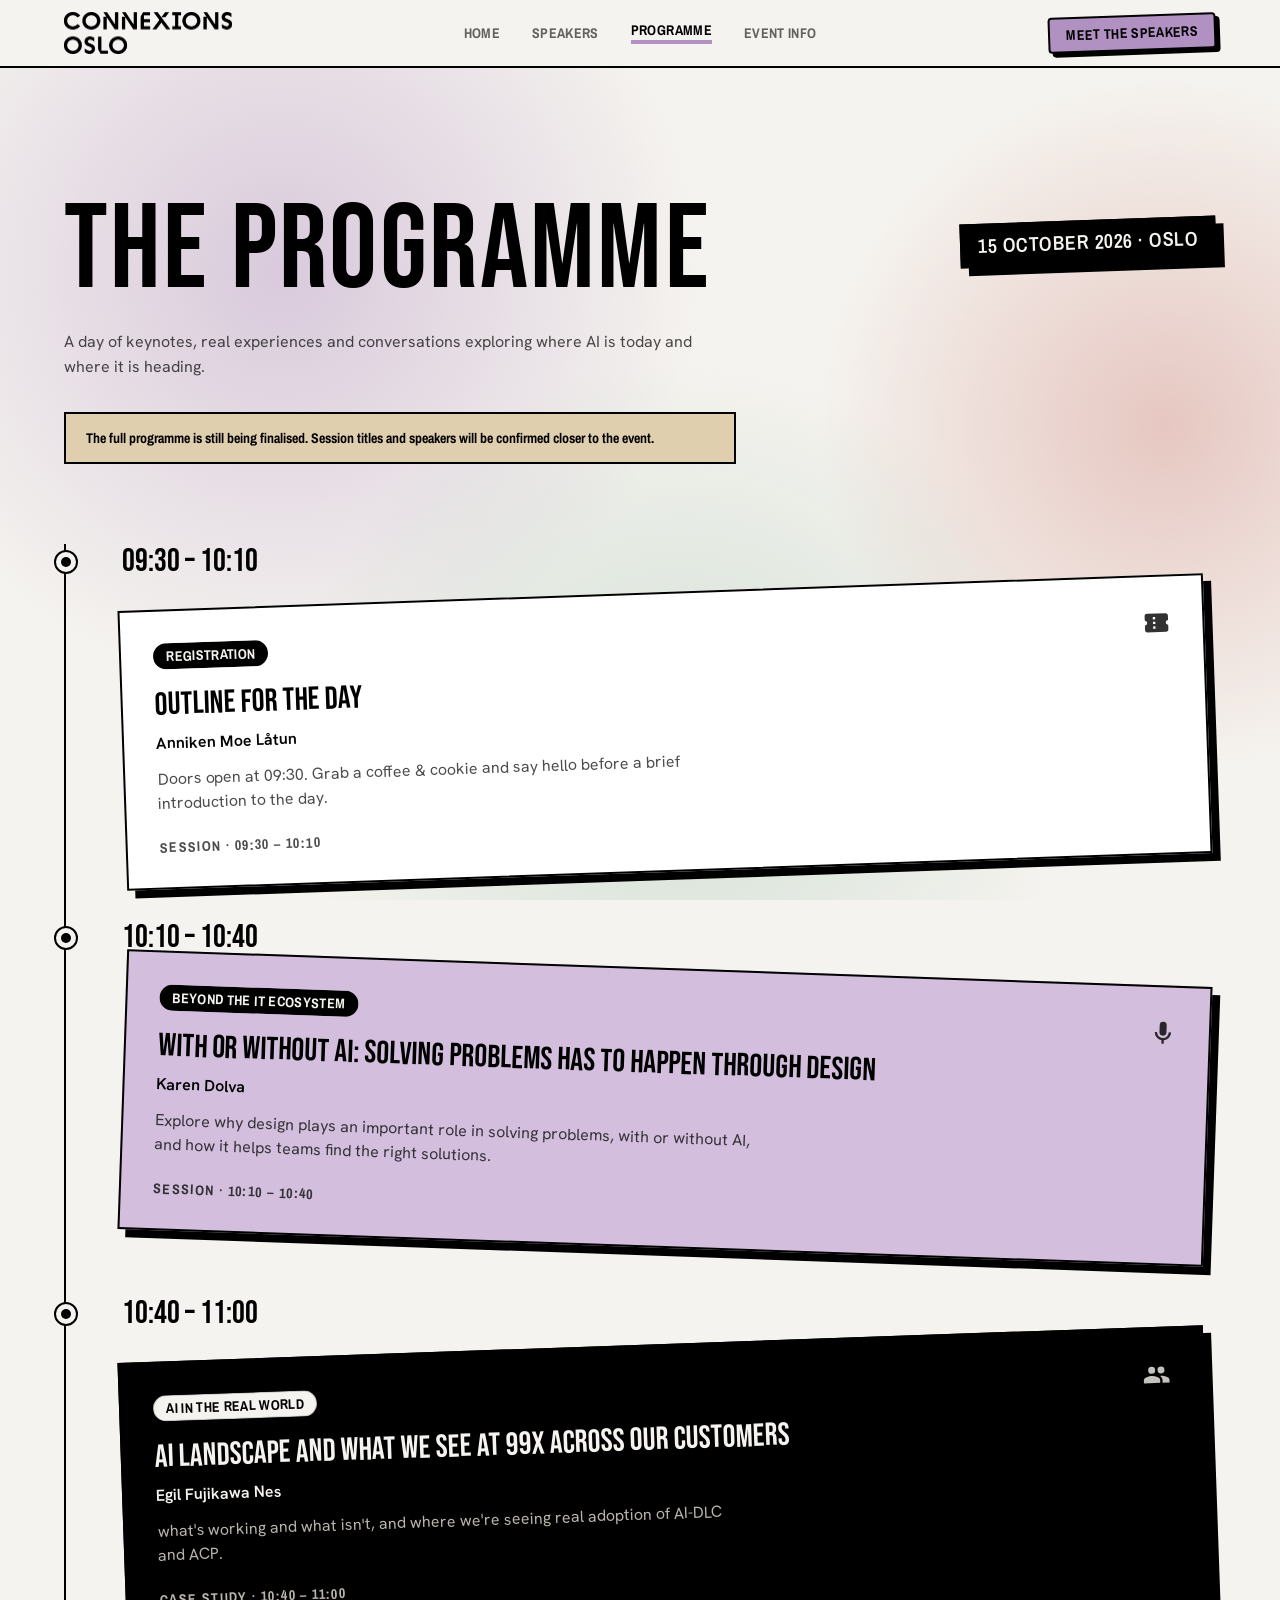
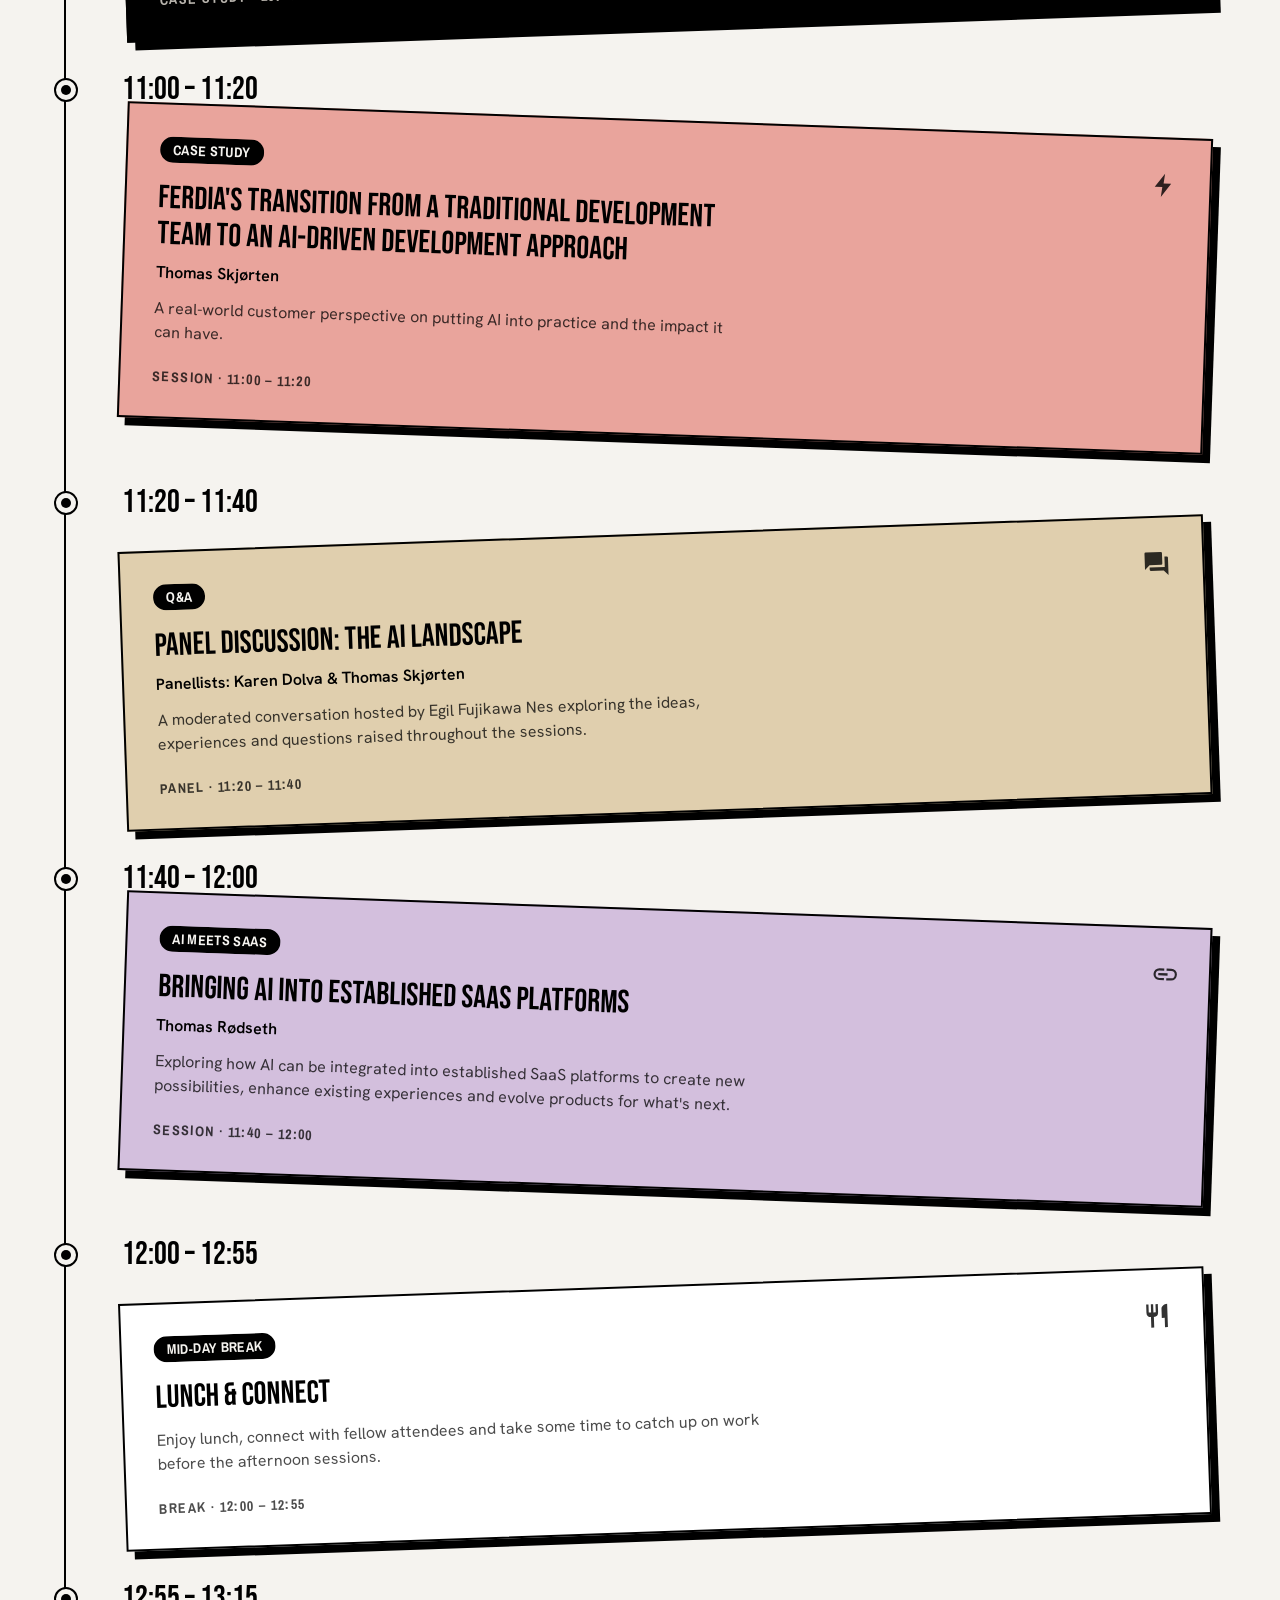
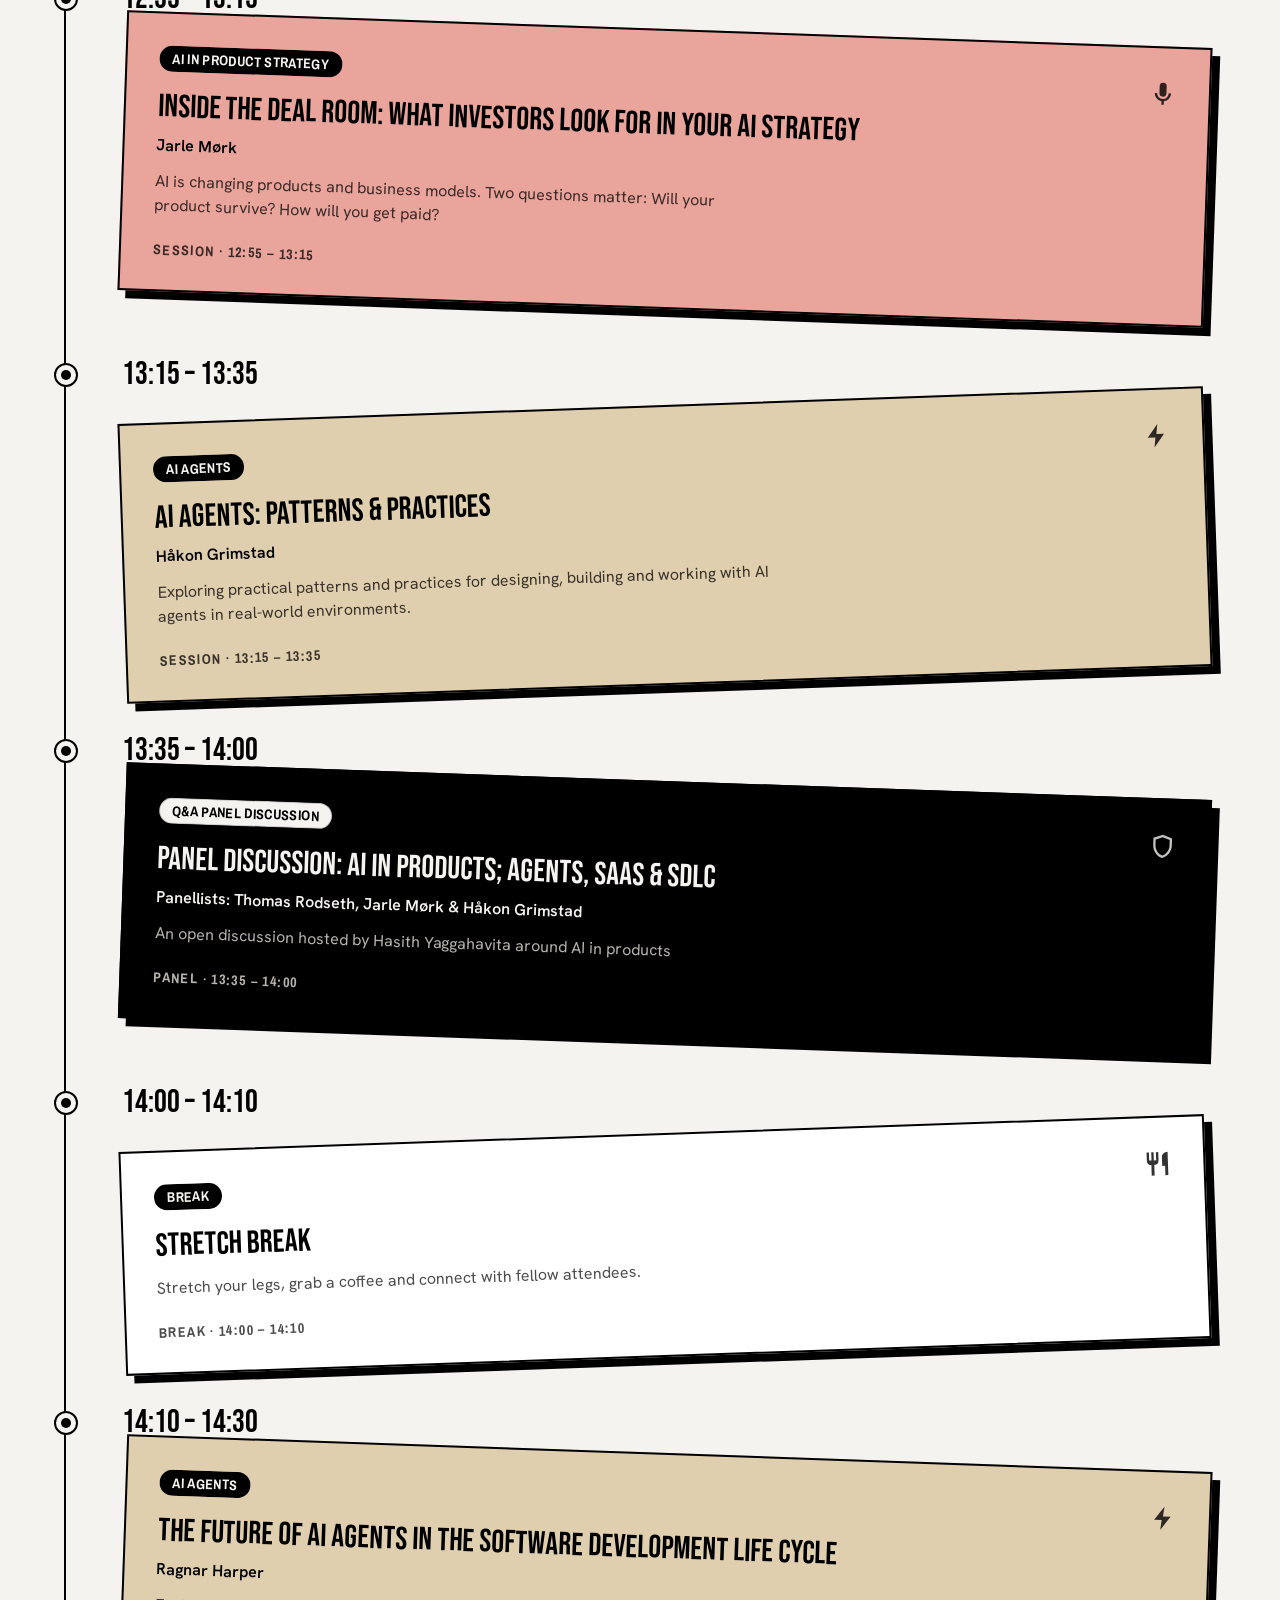
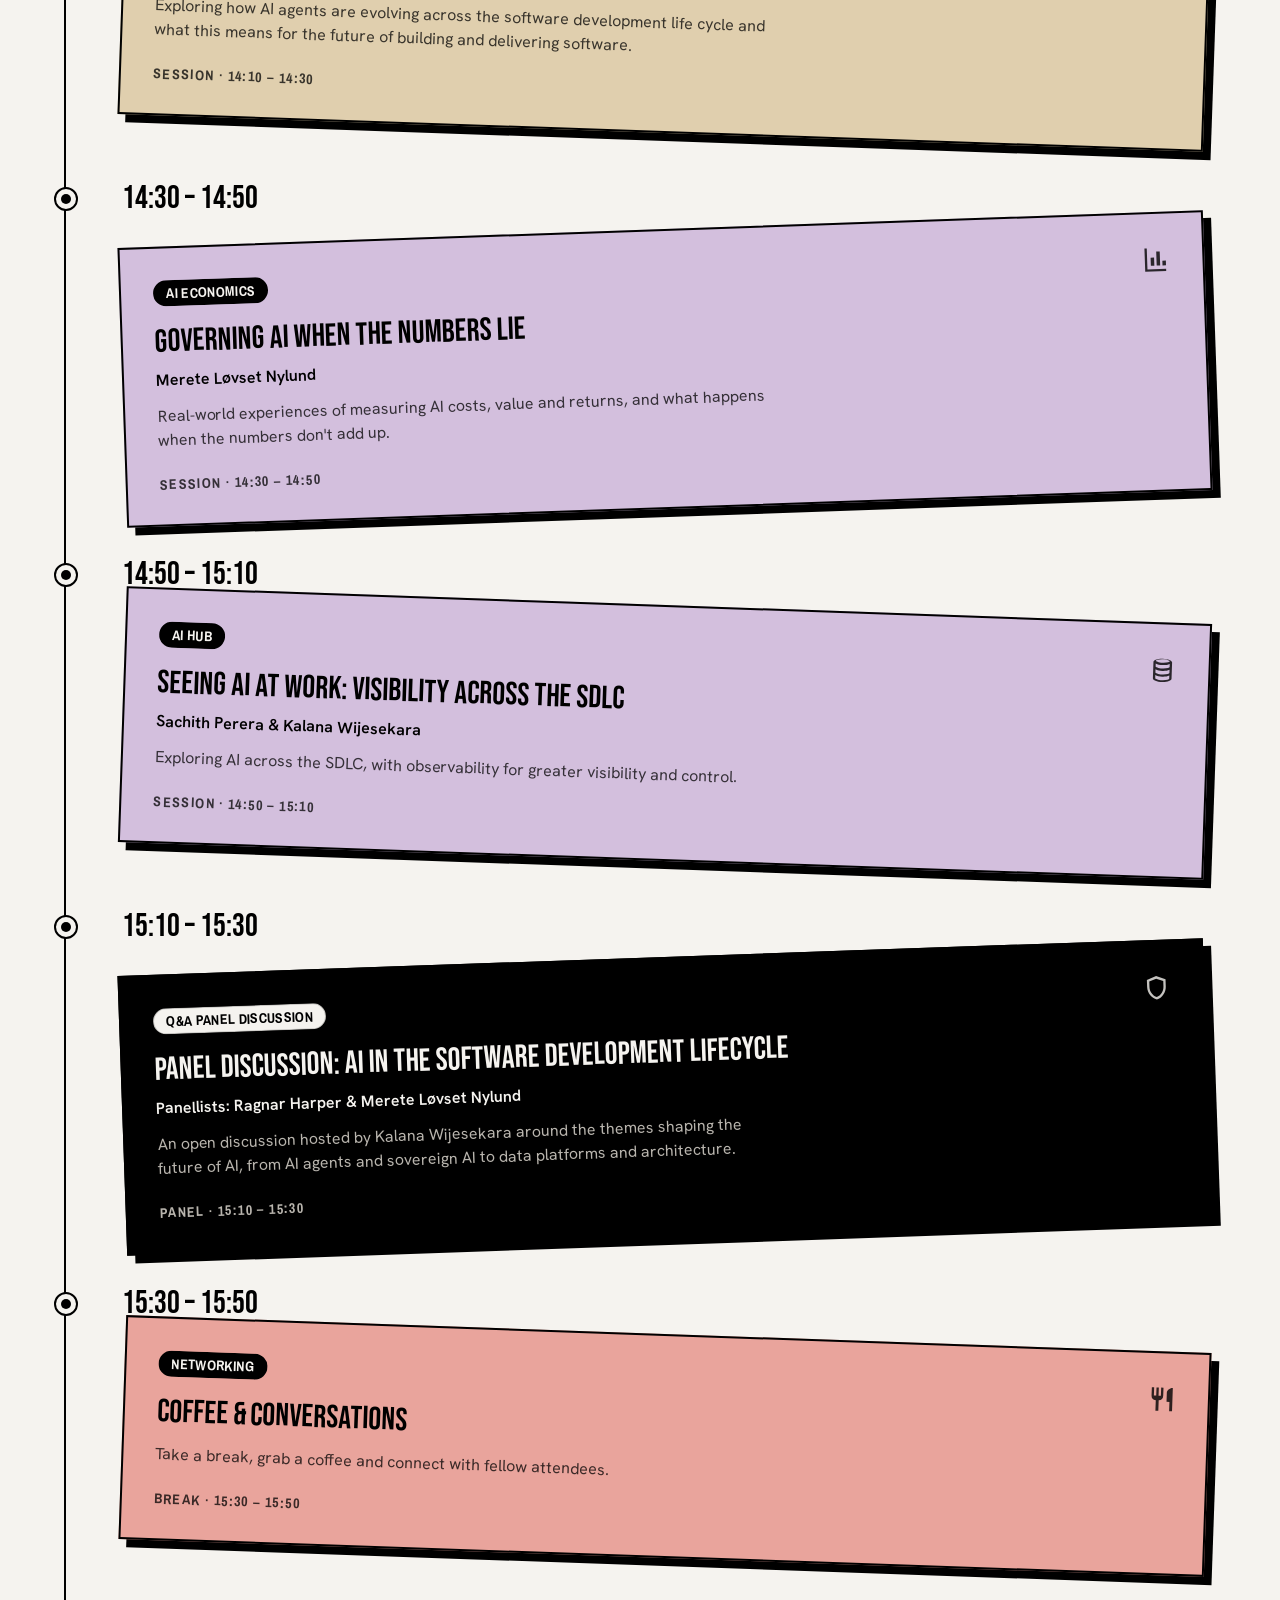
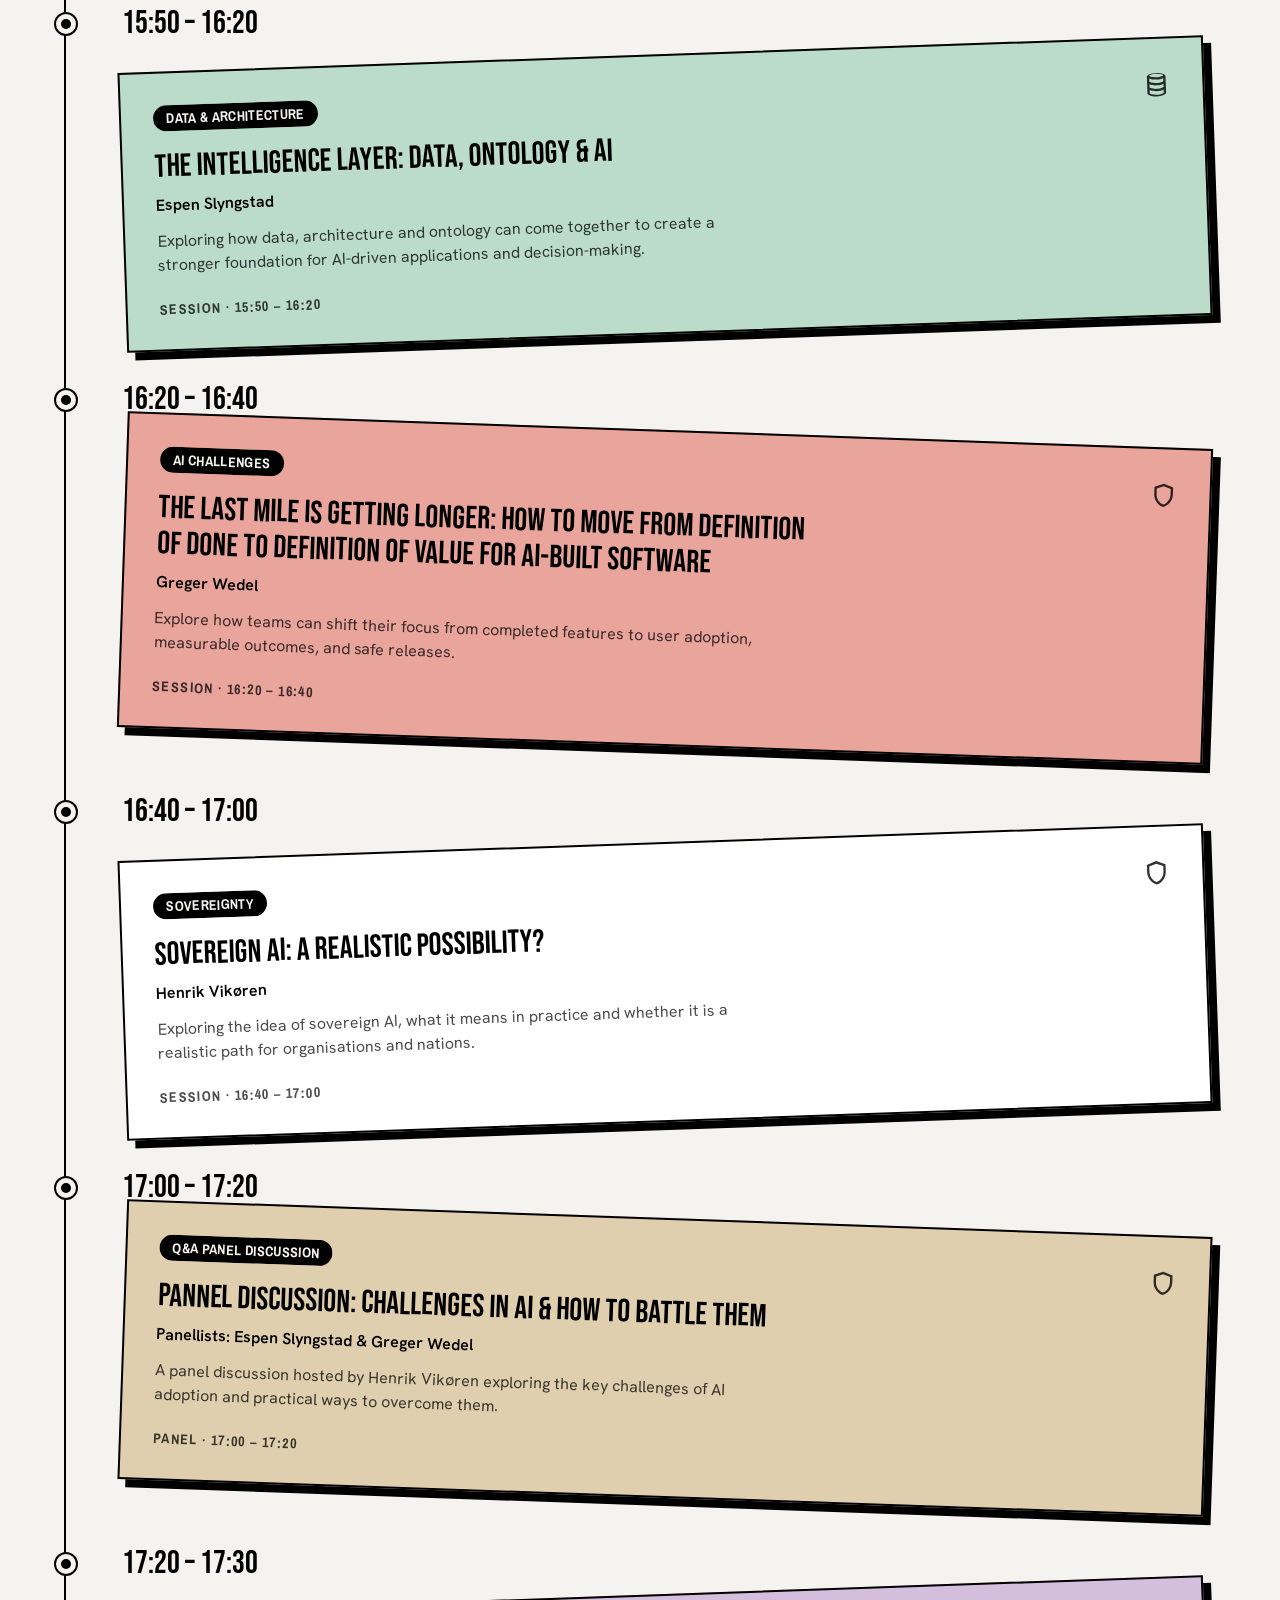
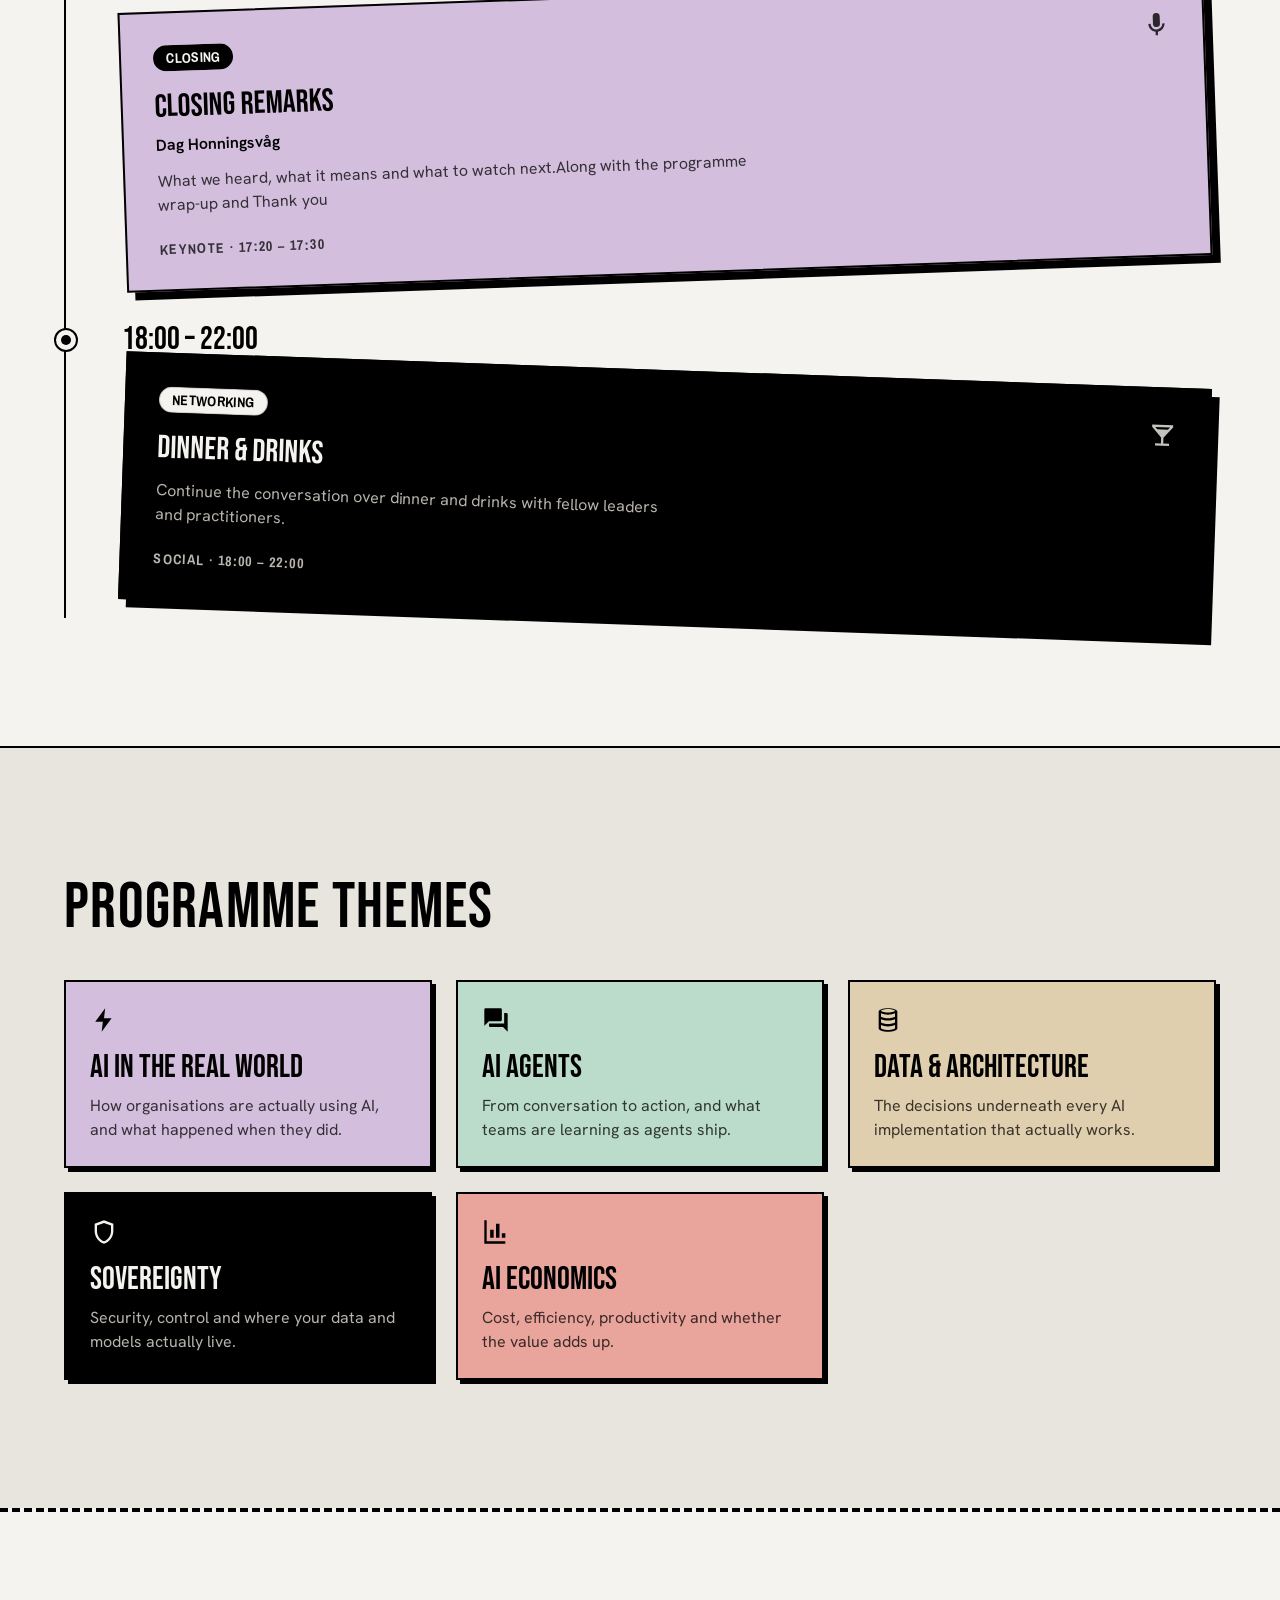
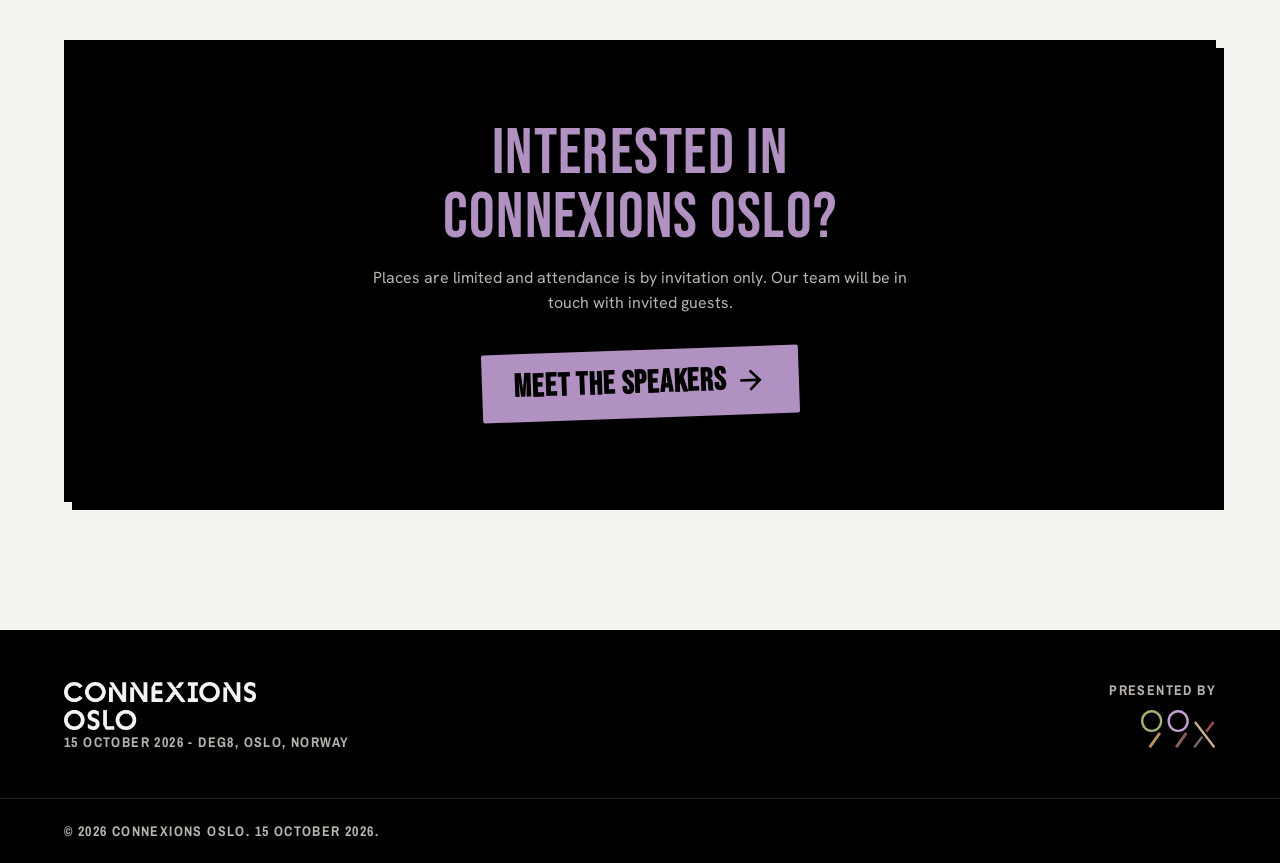
==== commit c2576b71: "Build from 9ee351ea0ee8c92d5dd14d1242817f1ad8bda5fa" ====
--- a/agenda/index.html
+++ b/agenda/index.html
@@ -19,7 +19,7 @@
       pulled onto it with -translate-x-1/2 - so the rail, dots and content
       stay aligned at every width without breakpoint-specific offsets.
       Right padding on the list leaves room for the cards' 8px hard shadow.
-    --> <ol class="relative m-0 list-none border-l-2 border-ink p-0 pr-2"> <li class="relative pb-12 pl-6 last:pb-0 sm:pl-10 lg:pl-14"> <span aria-hidden="true" class="absolute top-1.5 left-0 flex size-6 -translate-x-1/2 items-center justify-center rounded-full border-2 border-ink bg-paper"> <span class="size-2.5 rounded-full bg-ink"></span> </span> <p class="mb-3 font-display text-headline-lg tabular-nums text-ink"> <time datetime="2026-10-15T09:30:00+02:00">09:30 – 10:10</time> </p> <article class="relative flex flex-col p-6 sm:p-8 edge drop-2 sticker bg-white text-ink"> <div class="mb-4 flex items-start justify-between gap-3"> <span class="inline-flex items-center rounded-full px-3 py-1 font-ui text-label font-bold uppercase tracking-wide whitespace-nowrap border border-ink/20 bg-ink text-chalk"> Registration </span> <svg class="size-7 shrink-0 opacity-80" viewBox="0 0 24 24" fill="currentColor" aria-hidden="true" focusable="false"><path d="M20 12c0-1.1.9-2 2-2V6c0-1.1-.9-2-2-2H4c-1.1 0-2 .9-2 2v4c1.1 0 2 .9 2 2s-.9 2-2 2v4c0 1.1.9 2 2 2h16c1.1 0 2-.9 2-2v-4c-1.1 0-2-.9-2-2Zm-9 5H9v-2h2v2Zm0-4H9v-2h2v2Zm0-4H9V7h2v2Z"></path></svg> </div>  <h3 class="font-display text-headline-lg text-balance">Outline for the day</h3> <p class="mt-2 font-body text-body-md font-semibold">Anniken Moe Låtun</p> <p class="mt-3 max-w-[68ch] font-body text-body-md text-ink/70"> Doors open at 09:30. Grab a coffee &amp; cookie and say hello before a brief introduction to the day. </p> <p class="mt-auto pt-6 font-ui text-label uppercase tracking-widest text-ink/70"> Session · 09:30 – 10:10 </p> </article> </li><li class="relative pb-12 pl-6 last:pb-0 sm:pl-10 lg:pl-14"> <span aria-hidden="true" class="absolute top-1.5 left-0 flex size-6 -translate-x-1/2 items-center justify-center rounded-full border-2 border-ink bg-paper"> <span class="size-2.5 rounded-full bg-ink"></span> </span> <p class="mb-3 font-display text-headline-lg tabular-nums text-ink"> <time datetime="2026-10-15T10:10:00+02:00">10:10 – 10:40</time> </p> <article class="relative flex flex-col p-6 sm:p-8 edge drop-2 sticker-alt bg-lavender-soft text-ink"> <div class="mb-4 flex items-start justify-between gap-3"> <span class="inline-flex items-center rounded-full px-3 py-1 font-ui text-label font-bold uppercase tracking-wide whitespace-nowrap border border-ink/20 bg-ink text-chalk"> Beyond the IT Ecosystem </span> <svg class="size-7 shrink-0 opacity-80" viewBox="0 0 24 24" fill="currentColor" aria-hidden="true" focusable="false"><path d="M12 14a3 3 0 0 0 3-3V5a3 3 0 1 0-6 0v6a3 3 0 0 0 3 3Zm5-3a5 5 0 0 1-10 0H5a7 7 0 0 0 6 6.92V21h2v-3.08A7 7 0 0 0 19 11h-2Z"></path></svg> </div>  <h3 class="font-display text-headline-lg text-balance">With or without AI: Solving problems has to happen through design</h3> <p class="mt-2 font-body text-body-md font-semibold">Karen Dolva</p> <p class="mt-3 max-w-[68ch] font-body text-body-md text-ink/75"> Explore why design plays an important role in solving problems, with or without AI, and how it helps teams find the right solutions. </p> <p class="mt-auto pt-6 font-ui text-label uppercase tracking-widest text-ink/75"> Session · 10:10 – 10:40 </p> </article> </li><li class="relative pb-12 pl-6 last:pb-0 sm:pl-10 lg:pl-14"> <span aria-hidden="true" class="absolute top-1.5 left-0 flex size-6 -translate-x-1/2 items-center justify-center rounded-full border-2 border-ink bg-paper"> <span class="size-2.5 rounded-full bg-ink"></span> </span> <p class="mb-3 font-display text-headline-lg tabular-nums text-ink"> <time datetime="2026-10-15T10:40:00+02:00">10:40 – 11:00</time> </p> <article class="relative flex flex-col p-6 sm:p-8 edge drop-2 sticker bg-ink text-chalk"> <div class="mb-4 flex items-start justify-between gap-3"> <span class="inline-flex items-center rounded-full px-3 py-1 font-ui text-label font-bold uppercase tracking-wide whitespace-nowrap border border-ink/20 bg-chalk text-ink"> AI in the real world </span> <svg class="size-7 shrink-0 opacity-80" viewBox="0 0 24 24" fill="currentColor" aria-hidden="true" focusable="false"><path d="M16 11a3 3 0 1 0 0-6 3 3 0 0 0 0 6Zm-8 0a3 3 0 1 0 0-6 3 3 0 0 0 0 6Zm0 2c-2.33 0-7 1.17-7 3.5V19h14v-2.5c0-2.33-4.67-3.5-7-3.5Zm8 0c-.29 0-.62.02-.97.05 1.16.84 1.97 1.97 1.97 3.45V19h6v-2.5c0-2.33-4.67-3.5-7-3.5Z"></path></svg> </div>  <h3 class="font-display text-headline-lg text-balance">AI Landscape and what we see at 99x across our customers</h3> <p class="mt-2 font-body text-body-md font-semibold">Egil Fujikawa Nes</p> <p class="mt-3 max-w-[68ch] font-body text-body-md text-chalk-dim"> what&#39;s working and what isn&#39;t, and where we&#39;re seeing real adoption of AI-DLC and ACP. </p> <p class="mt-auto pt-6 font-ui text-label uppercase tracking-widest text-chalk-dim"> Case study · 10:40 – 11:00 </p> </article> </li><li class="relative pb-12 pl-6 last:pb-0 sm:pl-10 lg:pl-14"> <span aria-hidden="true" class="absolute top-1.5 left-0 flex size-6 -translate-x-1/2 items-center justify-center rounded-full border-2 border-ink bg-paper"> <span class="size-2.5 rounded-full bg-ink"></span> </span> <p class="mb-3 font-display text-headline-lg tabular-nums text-ink"> <time datetime="2026-10-15T11:00:00+02:00">11:00 – 11:20</time> </p> <article class="relative flex flex-col p-6 sm:p-8 edge drop-2 sticker-alt bg-salmon-soft text-ink"> <div class="mb-4 flex items-start justify-between gap-3"> <span class="inline-flex items-center rounded-full px-3 py-1 font-ui text-label font-bold uppercase tracking-wide whitespace-nowrap border border-ink/20 bg-ink text-chalk"> Case Study </span> <svg class="size-7 shrink-0 opacity-80" viewBox="0 0 24 24" fill="currentColor" aria-hidden="true" focusable="false"><path d="M13 2 4.5 13.5H11l-1 8.5 8.5-11.5H12l1-8.5Z"></path></svg> </div>  <h3 class="font-display text-headline-lg text-balance">Ferdia&#39;s transition from a traditional development team to an AI-driven development approach</h3> <p class="mt-2 font-body text-body-md font-semibold">Thomas Skjørten</p> <p class="mt-3 max-w-[68ch] font-body text-body-md text-ink/75"> A real-world customer perspective on putting AI into practice and the impact it can have. </p> <p class="mt-auto pt-6 font-ui text-label uppercase tracking-widest text-ink/75"> Session · 11:00 – 11:20 </p> </article> </li><li class="relative pb-12 pl-6 last:pb-0 sm:pl-10 lg:pl-14"> <span aria-hidden="true" class="absolute top-1.5 left-0 flex size-6 -translate-x-1/2 items-center justify-center rounded-full border-2 border-ink bg-paper"> <span class="size-2.5 rounded-full bg-ink"></span> </span> <p class="mb-3 font-display text-headline-lg tabular-nums text-ink"> <time datetime="2026-10-15T11:20:00+02:00">11:20 – 11:40</time> </p> <article class="relative flex flex-col p-6 sm:p-8 edge drop-2 sticker bg-tan-soft text-ink"> <div class="mb-4 flex items-start justify-between gap-3"> <span class="inline-flex items-center rounded-full px-3 py-1 font-ui text-label font-bold uppercase tracking-wide whitespace-nowrap border border-ink/20 bg-ink text-chalk"> Q&amp;A </span> <svg class="size-7 shrink-0 opacity-80" viewBox="0 0 24 24" fill="currentColor" aria-hidden="true" focusable="false"><path d="M17 12V3a1 1 0 0 0-1-1H3a1 1 0 0 0-1 1v14l4-4h10a1 1 0 0 0 1-1Zm4-6h-2v9H6v2a1 1 0 0 0 1 1h11l4 4V7a1 1 0 0 0-1-1Z"></path></svg> </div>  <h3 class="font-display text-headline-lg text-balance">Panel Discussion: The AI Landscape</h3> <p class="mt-2 font-body text-body-md font-semibold">Panellists: Karen Dolva &amp; Thomas Skjørten</p> <p class="mt-3 max-w-[68ch] font-body text-body-md text-ink/75"> A moderated conversation hosted by Egil Fujikawa Nes exploring the ideas, experiences and questions raised throughout the sessions. </p> <p class="mt-auto pt-6 font-ui text-label uppercase tracking-widest text-ink/75"> Panel · 11:20 – 11:40 </p> </article> </li><li class="relative pb-12 pl-6 last:pb-0 sm:pl-10 lg:pl-14"> <span aria-hidden="true" class="absolute top-1.5 left-0 flex size-6 -translate-x-1/2 items-center justify-center rounded-full border-2 border-ink bg-paper"> <span class="size-2.5 rounded-full bg-ink"></span> </span> <p class="mb-3 font-display text-headline-lg tabular-nums text-ink"> <time datetime="2026-10-15T11:40:00+02:00">11:40 – 12:00</time> </p> <article class="relative flex flex-col p-6 sm:p-8 edge drop-2 sticker-alt bg-lavender-soft text-ink"> <div class="mb-4 flex items-start justify-between gap-3"> <span class="inline-flex items-center rounded-full px-3 py-1 font-ui text-label font-bold uppercase tracking-wide whitespace-nowrap border border-ink/20 bg-ink text-chalk"> AI Meets SaaS </span> <svg class="size-7 shrink-0 opacity-80" viewBox="0 0 24 24" fill="currentColor" aria-hidden="true" focusable="false"><path d="M3.9 12a5.1 5.1 0 0 1 5.1-5.1h4v1.9H9a3.2 3.2 0 0 0 0 6.4h4V17H9A5.1 5.1 0 0 1 3.9 12ZM8 11h8v2H8v-2Zm7-4.1h4a5.1 5.1 0 0 1 0 10.2h-4v-1.9h4a3.2 3.2 0 0 0 0-6.4h-4V6.9Z"></path></svg> </div>  <h3 class="font-display text-headline-lg text-balance">Bringing AI into Established SaaS Platforms</h3> <p class="mt-2 font-body text-body-md font-semibold">Thomas Rødseth</p> <p class="mt-3 max-w-[68ch] font-body text-body-md text-ink/75"> Exploring how AI can be integrated into established SaaS platforms to create new possibilities, enhance existing experiences and evolve products for what&#39;s next. </p> <p class="mt-auto pt-6 font-ui text-label uppercase tracking-widest text-ink/75"> Session · 11:40 – 12:00 </p> </article> </li><li class="relative pb-12 pl-6 last:pb-0 sm:pl-10 lg:pl-14"> <span aria-hidden="true" class="absolute top-1.5 left-0 flex size-6 -translate-x-1/2 items-center justify-center rounded-full border-2 border-ink bg-paper"> <span class="size-2.5 rounded-full bg-ink"></span> </span> <p class="mb-3 font-display text-headline-lg tabular-nums text-ink"> <time datetime="2026-10-15T12:00:00+02:00">12:00 – 12:55</time> </p> <article class="relative flex flex-col p-6 sm:p-8 edge drop-2 sticker bg-white text-ink"> <div class="mb-4 flex items-start justify-between gap-3"> <span class="inline-flex items-center rounded-full px-3 py-1 font-ui text-label font-bold uppercase tracking-wide whitespace-nowrap border border-ink/20 bg-ink text-chalk"> Mid-day Break </span> <svg class="size-7 shrink-0 opacity-80" viewBox="0 0 24 24" fill="currentColor" aria-hidden="true" focusable="false"><path d="M11 9H9V2H7v7H5V2H3v7a4 4 0 0 0 3.75 3.97V22h2.5v-9.03A4 4 0 0 0 13 9V2h-2v7Zm5-3v8h2.5v8H21V2c-2.76 0-5 2.24-5 4Z"></path></svg> </div>  <h3 class="font-display text-headline-lg text-balance">Lunch &amp; Connect</h3>  <p class="mt-3 max-w-[68ch] font-body text-body-md text-ink/70"> Enjoy lunch, connect with fellow attendees and take some time to catch up on work before the afternoon sessions. </p> <p class="mt-auto pt-6 font-ui text-label uppercase tracking-widest text-ink/70"> Break · 12:00 – 12:55 </p> </article> </li><li class="relative pb-12 pl-6 last:pb-0 sm:pl-10 lg:pl-14"> <span aria-hidden="true" class="absolute top-1.5 left-0 flex size-6 -translate-x-1/2 items-center justify-center rounded-full border-2 border-ink bg-paper"> <span class="size-2.5 rounded-full bg-ink"></span> </span> <p class="mb-3 font-display text-headline-lg tabular-nums text-ink"> <time datetime="2026-10-15T12:55:00+02:00">12:55 – 13:15</time> </p> <article class="relative flex flex-col p-6 sm:p-8 edge drop-2 sticker-alt bg-salmon-soft text-ink"> <div class="mb-4 flex items-start justify-between gap-3"> <span class="inline-flex items-center rounded-full px-3 py-1 font-ui text-label font-bold uppercase tracking-wide whitespace-nowrap border border-ink/20 bg-ink text-chalk"> AI in Product Strategy </span> <svg class="size-7 shrink-0 opacity-80" viewBox="0 0 24 24" fill="currentColor" aria-hidden="true" focusable="false"><path d="M12 14a3 3 0 0 0 3-3V5a3 3 0 1 0-6 0v6a3 3 0 0 0 3 3Zm5-3a5 5 0 0 1-10 0H5a7 7 0 0 0 6 6.92V21h2v-3.08A7 7 0 0 0 19 11h-2Z"></path></svg> </div>  <h3 class="font-display text-headline-lg text-balance">Inside the Deal Room: What Investors Look for in Your AI Strategy</h3> <p class="mt-2 font-body text-body-md font-semibold">Jarle Mørk</p> <p class="mt-3 max-w-[68ch] font-body text-body-md text-ink/75"> AI is changing products and business models. Two questions matter: Will your product survive? How will you get paid? </p> <p class="mt-auto pt-6 font-ui text-label uppercase tracking-widest text-ink/75"> Session · 12:55 – 13:15 </p> </article> </li><li class="relative pb-12 pl-6 last:pb-0 sm:pl-10 lg:pl-14"> <span aria-hidden="true" class="absolute top-1.5 left-0 flex size-6 -translate-x-1/2 items-center justify-center rounded-full border-2 border-ink bg-paper"> <span class="size-2.5 rounded-full bg-ink"></span> </span> <p class="mb-3 font-display text-headline-lg tabular-nums text-ink"> <time datetime="2026-10-15T13:15:00+02:00">13:15 – 13:35</time> </p> <article class="relative flex flex-col p-6 sm:p-8 edge drop-2 sticker bg-tan-soft text-ink"> <div class="mb-4 flex items-start justify-between gap-3"> <span class="inline-flex items-center rounded-full px-3 py-1 font-ui text-label font-bold uppercase tracking-wide whitespace-nowrap border border-ink/20 bg-ink text-chalk"> AI Agents </span> <svg class="size-7 shrink-0 opacity-80" viewBox="0 0 24 24" fill="currentColor" aria-hidden="true" focusable="false"><path d="M13 2 4.5 13.5H11l-1 8.5 8.5-11.5H12l1-8.5Z"></path></svg> </div>  <h3 class="font-display text-headline-lg text-balance">AI Agents: Patterns &amp; Practices</h3> <p class="mt-2 font-body text-body-md font-semibold">Håkon Grimstad</p> <p class="mt-3 max-w-[68ch] font-body text-body-md text-ink/75"> Exploring practical patterns and practices for designing, building and working with AI agents in real-world environments. </p> <p class="mt-auto pt-6 font-ui text-label uppercase tracking-widest text-ink/75"> Session · 13:15 – 13:35 </p> </article> </li><li class="relative pb-12 pl-6 last:pb-0 sm:pl-10 lg:pl-14"> <span aria-hidden="true" class="absolute top-1.5 left-0 flex size-6 -translate-x-1/2 items-center justify-center rounded-full border-2 border-ink bg-paper"> <span class="size-2.5 rounded-full bg-ink"></span> </span> <p class="mb-3 font-display text-headline-lg tabular-nums text-ink"> <time datetime="2026-10-15T13:35:00+02:00">13:35 – 14:00</time> </p> <article class="relative flex flex-col p-6 sm:p-8 edge drop-2 sticker-alt bg-ink text-chalk"> <div class="mb-4 flex items-start justify-between gap-3"> <span class="inline-flex items-center rounded-full px-3 py-1 font-ui text-label font-bold uppercase tracking-wide whitespace-nowrap border border-ink/20 bg-chalk text-ink"> Q&amp;A Panel Discussion </span> <svg class="size-7 shrink-0 opacity-80" viewBox="0 0 24 24" fill="currentColor" aria-hidden="true" focusable="false"><path d="M12 2 4 5v6.1c0 5 3.4 9.7 8 10.9 4.6-1.2 8-5.9 8-10.9V5l-8-3Zm6 9.1c0 4-2.6 7.8-6 8.8-3.4-1-6-4.8-6-8.8V6.4l6-2.2 6 2.2v4.7Z"></path></svg> </div>  <h3 class="font-display text-headline-lg text-balance">Panel Discussion: AI in Products; Agents, SAAS &amp; SDLC</h3> <p class="mt-2 font-body text-body-md font-semibold">Panellists: Thomas Rodseth, Jarle Mørk &amp; Håkon Grimstad</p> <p class="mt-3 max-w-[68ch] font-body text-body-md text-chalk-dim"> An open discussion hosted by Hasith Yaggahavita around AI in products </p> <p class="mt-auto pt-6 font-ui text-label uppercase tracking-widest text-chalk-dim"> Panel · 13:35 – 14:00 </p> </article> </li><li class="relative pb-12 pl-6 last:pb-0 sm:pl-10 lg:pl-14"> <span aria-hidden="true" class="absolute top-1.5 left-0 flex size-6 -translate-x-1/2 items-center justify-center rounded-full border-2 border-ink bg-paper"> <span class="size-2.5 rounded-full bg-ink"></span> </span> <p class="mb-3 font-display text-headline-lg tabular-nums text-ink"> <time datetime="2026-10-15T14:00:00+02:00">14:00 – 14:10</time> </p> <article class="relative flex flex-col p-6 sm:p-8 edge drop-2 sticker bg-white text-ink"> <div class="mb-4 flex items-start justify-between gap-3"> <span class="inline-flex items-center rounded-full px-3 py-1 font-ui text-label font-bold uppercase tracking-wide whitespace-nowrap border border-ink/20 bg-ink text-chalk"> Break </span> <svg class="size-7 shrink-0 opacity-80" viewBox="0 0 24 24" fill="currentColor" aria-hidden="true" focusable="false"><path d="M11 9H9V2H7v7H5V2H3v7a4 4 0 0 0 3.75 3.97V22h2.5v-9.03A4 4 0 0 0 13 9V2h-2v7Zm5-3v8h2.5v8H21V2c-2.76 0-5 2.24-5 4Z"></path></svg> </div>  <h3 class="font-display text-headline-lg text-balance">Stretch break</h3>  <p class="mt-3 max-w-[68ch] font-body text-body-md text-ink/70"> Stretch your legs, grab a coffee and connect with fellow attendees. </p> <p class="mt-auto pt-6 font-ui text-label uppercase tracking-widest text-ink/70"> Break · 14:00 – 14:10 </p> </article> </li><li class="relative pb-12 pl-6 last:pb-0 sm:pl-10 lg:pl-14"> <span aria-hidden="true" class="absolute top-1.5 left-0 flex size-6 -translate-x-1/2 items-center justify-center rounded-full border-2 border-ink bg-paper"> <span class="size-2.5 rounded-full bg-ink"></span> </span> <p class="mb-3 font-display text-headline-lg tabular-nums text-ink"> <time datetime="2026-10-15T14:10:00+02:00">14:10 – 14:30</time> </p> <article class="relative flex flex-col p-6 sm:p-8 edge drop-2 sticker-alt bg-tan-soft text-ink"> <div class="mb-4 flex items-start justify-between gap-3"> <span class="inline-flex items-center rounded-full px-3 py-1 font-ui text-label font-bold uppercase tracking-wide whitespace-nowrap border border-ink/20 bg-ink text-chalk"> AI Agents </span> <svg class="size-7 shrink-0 opacity-80" viewBox="0 0 24 24" fill="currentColor" aria-hidden="true" focusable="false"><path d="M13 2 4.5 13.5H11l-1 8.5 8.5-11.5H12l1-8.5Z"></path></svg> </div>  <h3 class="font-display text-headline-lg text-balance">The Future of AI Agents in the Software Development Life Cycle</h3> <p class="mt-2 font-body text-body-md font-semibold">Ragnar Harper</p> <p class="mt-3 max-w-[68ch] font-body text-body-md text-ink/75"> Exploring how AI agents are evolving across the software development life cycle and what this means for the future of building and delivering software. </p> <p class="mt-auto pt-6 font-ui text-label uppercase tracking-widest text-ink/75"> Session · 14:10 – 14:30 </p> </article> </li><li class="relative pb-12 pl-6 last:pb-0 sm:pl-10 lg:pl-14"> <span aria-hidden="true" class="absolute top-1.5 left-0 flex size-6 -translate-x-1/2 items-center justify-center rounded-full border-2 border-ink bg-paper"> <span class="size-2.5 rounded-full bg-ink"></span> </span> <p class="mb-3 font-display text-headline-lg tabular-nums text-ink"> <time datetime="2026-10-15T14:30:00+02:00">14:30 – 14:55</time> </p> <article class="relative flex flex-col p-6 sm:p-8 edge drop-2 sticker bg-sage-soft text-ink"> <div class="mb-4 flex items-start justify-between gap-3"> <span class="inline-flex items-center rounded-full px-3 py-1 font-ui text-label font-bold uppercase tracking-wide whitespace-nowrap border border-ink/20 bg-ink text-chalk"> Foundations of scaling </span> <svg class="size-7 shrink-0 opacity-80" viewBox="0 0 24 24" fill="currentColor" aria-hidden="true" focusable="false"><path d="M12 2a10 10 0 1 0 0 20 10 10 0 0 0 0-20Zm0 18a8 8 0 1 1 0-16 8 8 0 0 1 0 16Zm.5-13H11v6l5.2 3.1.8-1.3-4.5-2.7V7Z"></path></svg> </div>  <h3 class="font-display text-headline-lg text-balance">Scaling beyond boundries: strategies that work today</h3> <p class="mt-2 font-body text-body-md font-semibold">Erik Herje</p> <p class="mt-3 max-w-[68ch] font-body text-body-md text-ink/75"> Real-world lessons on scaling AI across teams, products and systems, without creating new bottlenecks. </p> <p class="mt-auto pt-6 font-ui text-label uppercase tracking-widest text-ink/75"> Session · 14:30 – 14:55 </p> </article> </li><li class="relative pb-12 pl-6 last:pb-0 sm:pl-10 lg:pl-14"> <span aria-hidden="true" class="absolute top-1.5 left-0 flex size-6 -translate-x-1/2 items-center justify-center rounded-full border-2 border-ink bg-paper"> <span class="size-2.5 rounded-full bg-ink"></span> </span> <p class="mb-3 font-display text-headline-lg tabular-nums text-ink"> <time datetime="2026-10-15T14:55:00+02:00">14:55 – 15:15</time> </p> <article class="relative flex flex-col p-6 sm:p-8 edge drop-2 sticker-alt bg-lavender-soft text-ink"> <div class="mb-4 flex items-start justify-between gap-3"> <span class="inline-flex items-center rounded-full px-3 py-1 font-ui text-label font-bold uppercase tracking-wide whitespace-nowrap border border-ink/20 bg-ink text-chalk"> AI Hub </span> <svg class="size-7 shrink-0 opacity-80" viewBox="0 0 24 24" fill="currentColor" aria-hidden="true" focusable="false"><path d="M12 2c-4.4 0-8 1.3-8 3v14c0 1.7 3.6 3 8 3s8-1.3 8-3V5c0-1.7-3.6-3-8-3Zm6 17c0 .4-2.2 1.5-6 1.5S6 19.4 6 19v-2.7c1.5.8 3.7 1.2 6 1.2s4.5-.4 6-1.2V19Zm0-5c0 .4-2.2 1.5-6 1.5S6 14.4 6 14v-2.7c1.5.8 3.7 1.2 6 1.2s4.5-.4 6-1.2V14Zm-6-3.5c-3.8 0-6-1.1-6-1.5V6.3c1.5.8 3.7 1.2 6 1.2s4.5-.4 6-1.2V9c0 .4-2.2 1.5-6 1.5ZM12 5.5c-3.8 0-6-1.1-6-1.5s2.2-1.5 6-1.5S18 3.6 18 4s-2.2 1.5-6 1.5Z"></path></svg> </div>  <h3 class="font-display text-headline-lg text-balance">Seeing AI at Work: Visibility Across the SDLC</h3> <p class="mt-2 font-body text-body-md font-semibold">Sachith Perera &amp; Kalana Wijesekara</p> <p class="mt-3 max-w-[68ch] font-body text-body-md text-ink/75"> Exploring AI across the SDLC, with observability for greater visibility and control. </p> <p class="mt-auto pt-6 font-ui text-label uppercase tracking-widest text-ink/75"> Session · 14:55 – 15:15 </p> </article> </li><li class="relative pb-12 pl-6 last:pb-0 sm:pl-10 lg:pl-14"> <span aria-hidden="true" class="absolute top-1.5 left-0 flex size-6 -translate-x-1/2 items-center justify-center rounded-full border-2 border-ink bg-paper"> <span class="size-2.5 rounded-full bg-ink"></span> </span> <p class="mb-3 font-display text-headline-lg tabular-nums text-ink"> <time datetime="2026-10-15T15:15:00+02:00">15:15 – 15:35</time> </p> <article class="relative flex flex-col p-6 sm:p-8 edge drop-2 sticker bg-ink text-chalk"> <div class="mb-4 flex items-start justify-between gap-3"> <span class="inline-flex items-center rounded-full px-3 py-1 font-ui text-label font-bold uppercase tracking-wide whitespace-nowrap border border-ink/20 bg-chalk text-ink"> Q&amp;A Panel Discussion </span> <svg class="size-7 shrink-0 opacity-80" viewBox="0 0 24 24" fill="currentColor" aria-hidden="true" focusable="false"><path d="M12 2 4 5v6.1c0 5 3.4 9.7 8 10.9 4.6-1.2 8-5.9 8-10.9V5l-8-3Zm6 9.1c0 4-2.6 7.8-6 8.8-3.4-1-6-4.8-6-8.8V6.4l6-2.2 6 2.2v4.7Z"></path></svg> </div>  <h3 class="font-display text-headline-lg text-balance">Panel Discussion: AI in the Software Development LifeCycle</h3> <p class="mt-2 font-body text-body-md font-semibold">Panellists: Ragnar Harper &amp; Erik Herje</p> <p class="mt-3 max-w-[68ch] font-body text-body-md text-chalk-dim"> An open discussion hosted by Kalana Wijesekara around the themes shaping the future of AI, from AI agents and sovereign AI to data platforms and architecture. </p> <p class="mt-auto pt-6 font-ui text-label uppercase tracking-widest text-chalk-dim"> Panel · 15:15 – 15:35 </p> </article> </li><li class="relative pb-12 pl-6 last:pb-0 sm:pl-10 lg:pl-14"> <span aria-hidden="true" class="absolute top-1.5 left-0 flex size-6 -translate-x-1/2 items-center justify-center rounded-full border-2 border-ink bg-paper"> <span class="size-2.5 rounded-full bg-ink"></span> </span> <p class="mb-3 font-display text-headline-lg tabular-nums text-ink"> <time datetime="2026-10-15T15:35:00+02:00">15:35 – 15:55</time> </p> <article class="relative flex flex-col p-6 sm:p-8 edge drop-2 sticker-alt bg-salmon-soft text-ink"> <div class="mb-4 flex items-start justify-between gap-3"> <span class="inline-flex items-center rounded-full px-3 py-1 font-ui text-label font-bold uppercase tracking-wide whitespace-nowrap border border-ink/20 bg-ink text-chalk"> Networking </span> <svg class="size-7 shrink-0 opacity-80" viewBox="0 0 24 24" fill="currentColor" aria-hidden="true" focusable="false"><path d="M11 9H9V2H7v7H5V2H3v7a4 4 0 0 0 3.75 3.97V22h2.5v-9.03A4 4 0 0 0 13 9V2h-2v7Zm5-3v8h2.5v8H21V2c-2.76 0-5 2.24-5 4Z"></path></svg> </div>  <h3 class="font-display text-headline-lg text-balance">Coffee &amp; conversations</h3>  <p class="mt-3 max-w-[68ch] font-body text-body-md text-ink/75"> Take a break, grab a coffee and connect with fellow attendees. </p> <p class="mt-auto pt-6 font-ui text-label uppercase tracking-widest text-ink/75"> Break · 15:35 – 15:55 </p> </article> </li><li class="relative pb-12 pl-6 last:pb-0 sm:pl-10 lg:pl-14"> <span aria-hidden="true" class="absolute top-1.5 left-0 flex size-6 -translate-x-1/2 items-center justify-center rounded-full border-2 border-ink bg-paper"> <span class="size-2.5 rounded-full bg-ink"></span> </span> <p class="mb-3 font-display text-headline-lg tabular-nums text-ink"> <time datetime="2026-10-15T15:55:00+02:00">15:55 – 16:15</time> </p> <article class="relative flex flex-col p-6 sm:p-8 edge drop-2 sticker bg-lavender-soft text-ink"> <div class="mb-4 flex items-start justify-between gap-3"> <span class="inline-flex items-center rounded-full px-3 py-1 font-ui text-label font-bold uppercase tracking-wide whitespace-nowrap border border-ink/20 bg-ink text-chalk"> AI Economics </span> <svg class="size-7 shrink-0 opacity-80" viewBox="0 0 24 24" fill="currentColor" aria-hidden="true" focusable="false"><path d="M4 20h16v2H2V2h2v18Zm3-3V10h3v7H7Zm5 0V5h3v12h-3Zm5 0v-4h3v4h-3Z"></path></svg> </div>  <h3 class="font-display text-headline-lg text-balance">Governing AI when the numbers lie</h3> <p class="mt-2 font-body text-body-md font-semibold">Merete Løvset Nylund</p> <p class="mt-3 max-w-[68ch] font-body text-body-md text-ink/75"> Real-world experiences of measuring AI costs, value and returns, and what happens when the numbers don&#39;t add up. </p> <p class="mt-auto pt-6 font-ui text-label uppercase tracking-widest text-ink/75"> Session · 15:55 – 16:15 </p> </article> </li><li class="relative pb-12 pl-6 last:pb-0 sm:pl-10 lg:pl-14"> <span aria-hidden="true" class="absolute top-1.5 left-0 flex size-6 -translate-x-1/2 items-center justify-center rounded-full border-2 border-ink bg-paper"> <span class="size-2.5 rounded-full bg-ink"></span> </span> <p class="mb-3 font-display text-headline-lg tabular-nums text-ink"> <time datetime="2026-10-15T16:15:00+02:00">16:15 – 16:45</time> </p> <article class="relative flex flex-col p-6 sm:p-8 edge drop-2 sticker-alt bg-sage-soft text-ink"> <div class="mb-4 flex items-start justify-between gap-3"> <span class="inline-flex items-center rounded-full px-3 py-1 font-ui text-label font-bold uppercase tracking-wide whitespace-nowrap border border-ink/20 bg-ink text-chalk"> Data &amp; Architecture </span> <svg class="size-7 shrink-0 opacity-80" viewBox="0 0 24 24" fill="currentColor" aria-hidden="true" focusable="false"><path d="M12 2c-4.4 0-8 1.3-8 3v14c0 1.7 3.6 3 8 3s8-1.3 8-3V5c0-1.7-3.6-3-8-3Zm6 17c0 .4-2.2 1.5-6 1.5S6 19.4 6 19v-2.7c1.5.8 3.7 1.2 6 1.2s4.5-.4 6-1.2V19Zm0-5c0 .4-2.2 1.5-6 1.5S6 14.4 6 14v-2.7c1.5.8 3.7 1.2 6 1.2s4.5-.4 6-1.2V14Zm-6-3.5c-3.8 0-6-1.1-6-1.5V6.3c1.5.8 3.7 1.2 6 1.2s4.5-.4 6-1.2V9c0 .4-2.2 1.5-6 1.5ZM12 5.5c-3.8 0-6-1.1-6-1.5s2.2-1.5 6-1.5S18 3.6 18 4s-2.2 1.5-6 1.5Z"></path></svg> </div>  <h3 class="font-display text-headline-lg text-balance">The Intelligence Layer: Data, Ontology &amp; AI</h3> <p class="mt-2 font-body text-body-md font-semibold">Espen Slyngstad</p> <p class="mt-3 max-w-[68ch] font-body text-body-md text-ink/75"> Exploring how data, architecture and ontology can come together to create a stronger foundation for AI-driven applications and decision-making. </p> <p class="mt-auto pt-6 font-ui text-label uppercase tracking-widest text-ink/75"> Session · 16:15 – 16:45 </p> </article> </li><li class="relative pb-12 pl-6 last:pb-0 sm:pl-10 lg:pl-14"> <span aria-hidden="true" class="absolute top-1.5 left-0 flex size-6 -translate-x-1/2 items-center justify-center rounded-full border-2 border-ink bg-paper"> <span class="size-2.5 rounded-full bg-ink"></span> </span> <p class="mb-3 font-display text-headline-lg tabular-nums text-ink"> <time datetime="2026-10-15T16:45:00+02:00">16:45 – 17:05</time> </p> <article class="relative flex flex-col p-6 sm:p-8 edge drop-2 sticker bg-salmon-soft text-ink"> <div class="mb-4 flex items-start justify-between gap-3"> <span class="inline-flex items-center rounded-full px-3 py-1 font-ui text-label font-bold uppercase tracking-wide whitespace-nowrap border border-ink/20 bg-ink text-chalk"> AI Challenges </span> <svg class="size-7 shrink-0 opacity-80" viewBox="0 0 24 24" fill="currentColor" aria-hidden="true" focusable="false"><path d="M12 2 4 5v6.1c0 5 3.4 9.7 8 10.9 4.6-1.2 8-5.9 8-10.9V5l-8-3Zm6 9.1c0 4-2.6 7.8-6 8.8-3.4-1-6-4.8-6-8.8V6.4l6-2.2 6 2.2v4.7Z"></path></svg> </div>  <h3 class="font-display text-headline-lg text-balance">The last mile is getting longer: How to move from Definition of Done to Definition of Value for AI-built software</h3> <p class="mt-2 font-body text-body-md font-semibold">Greger Wedel</p> <p class="mt-3 max-w-[68ch] font-body text-body-md text-ink/75"> Explore how teams can shift their focus from completed features to user adoption, measurable outcomes, and safe releases. </p> <p class="mt-auto pt-6 font-ui text-label uppercase tracking-widest text-ink/75"> Session · 16:45 – 17:05 </p> </article> </li><li class="relative pb-12 pl-6 last:pb-0 sm:pl-10 lg:pl-14"> <span aria-hidden="true" class="absolute top-1.5 left-0 flex size-6 -translate-x-1/2 items-center justify-center rounded-full border-2 border-ink bg-paper"> <span class="size-2.5 rounded-full bg-ink"></span> </span> <p class="mb-3 font-display text-headline-lg tabular-nums text-ink"> <time datetime="2026-10-15T17:05:00+02:00">17:05 – 17:25</time> </p> <article class="relative flex flex-col p-6 sm:p-8 edge drop-2 sticker-alt bg-white text-ink"> <div class="mb-4 flex items-start justify-between gap-3"> <span class="inline-flex items-center rounded-full px-3 py-1 font-ui text-label font-bold uppercase tracking-wide whitespace-nowrap border border-ink/20 bg-ink text-chalk"> Sovereignty </span> <svg class="size-7 shrink-0 opacity-80" viewBox="0 0 24 24" fill="currentColor" aria-hidden="true" focusable="false"><path d="M12 2 4 5v6.1c0 5 3.4 9.7 8 10.9 4.6-1.2 8-5.9 8-10.9V5l-8-3Zm6 9.1c0 4-2.6 7.8-6 8.8-3.4-1-6-4.8-6-8.8V6.4l6-2.2 6 2.2v4.7Z"></path></svg> </div>  <h3 class="font-display text-headline-lg text-balance">Sovereign AI: A Realistic Possibility?</h3> <p class="mt-2 font-body text-body-md font-semibold">Henrik Vikøren</p> <p class="mt-3 max-w-[68ch] font-body text-body-md text-ink/70"> Exploring the idea of sovereign AI, what it means in practice and whether it is a realistic path for organisations and nations. </p> <p class="mt-auto pt-6 font-ui text-label uppercase tracking-widest text-ink/70"> Session · 17:05 – 17:25 </p> </article> </li><li class="relative pb-12 pl-6 last:pb-0 sm:pl-10 lg:pl-14"> <span aria-hidden="true" class="absolute top-1.5 left-0 flex size-6 -translate-x-1/2 items-center justify-center rounded-full border-2 border-ink bg-paper"> <span class="size-2.5 rounded-full bg-ink"></span> </span> <p class="mb-3 font-display text-headline-lg tabular-nums text-ink"> <time datetime="2026-10-15T17:25:00+02:00">17:25 – 17:45</time> </p> <article class="relative flex flex-col p-6 sm:p-8 edge drop-2 sticker bg-tan-soft text-ink"> <div class="mb-4 flex items-start justify-between gap-3"> <span class="inline-flex items-center rounded-full px-3 py-1 font-ui text-label font-bold uppercase tracking-wide whitespace-nowrap border border-ink/20 bg-ink text-chalk"> Q&amp;A Panel Discussion </span> <svg class="size-7 shrink-0 opacity-80" viewBox="0 0 24 24" fill="currentColor" aria-hidden="true" focusable="false"><path d="M12 2 4 5v6.1c0 5 3.4 9.7 8 10.9 4.6-1.2 8-5.9 8-10.9V5l-8-3Zm6 9.1c0 4-2.6 7.8-6 8.8-3.4-1-6-4.8-6-8.8V6.4l6-2.2 6 2.2v4.7Z"></path></svg> </div>  <h3 class="font-display text-headline-lg text-balance">Pannel Discussion: Challenges in AI &amp; how to battle them</h3> <p class="mt-2 font-body text-body-md font-semibold">Panellists: Espen Slyngstad, Merete Løvset Nylund &amp; Greger Wedel</p> <p class="mt-3 max-w-[68ch] font-body text-body-md text-ink/75"> A panel discussion hosted by Henrik Vikøren exploring the key challenges of AI adoption and practical ways to overcome them. </p> <p class="mt-auto pt-6 font-ui text-label uppercase tracking-widest text-ink/75"> Panel · 17:25 – 17:45 </p> </article> </li><li class="relative pb-12 pl-6 last:pb-0 sm:pl-10 lg:pl-14"> <span aria-hidden="true" class="absolute top-1.5 left-0 flex size-6 -translate-x-1/2 items-center justify-center rounded-full border-2 border-ink bg-paper"> <span class="size-2.5 rounded-full bg-ink"></span> </span> <p class="mb-3 font-display text-headline-lg tabular-nums text-ink"> <time datetime="2026-10-15T17:45:00+02:00">17:45 – 18:00</time> </p> <article class="relative flex flex-col p-6 sm:p-8 edge drop-2 sticker-alt bg-lavender-soft text-ink"> <div class="mb-4 flex items-start justify-between gap-3"> <span class="inline-flex items-center rounded-full px-3 py-1 font-ui text-label font-bold uppercase tracking-wide whitespace-nowrap border border-ink/20 bg-ink text-chalk"> Closing </span> <svg class="size-7 shrink-0 opacity-80" viewBox="0 0 24 24" fill="currentColor" aria-hidden="true" focusable="false"><path d="M12 14a3 3 0 0 0 3-3V5a3 3 0 1 0-6 0v6a3 3 0 0 0 3 3Zm5-3a5 5 0 0 1-10 0H5a7 7 0 0 0 6 6.92V21h2v-3.08A7 7 0 0 0 19 11h-2Z"></path></svg> </div>  <h3 class="font-display text-headline-lg text-balance">Closing remarks</h3> <p class="mt-2 font-body text-body-md font-semibold">Dag Honningsvåg</p> <p class="mt-3 max-w-[68ch] font-body text-body-md text-ink/75"> What we heard, what it means and what to watch next.Along with the programme wrap-up and Thank you </p> <p class="mt-auto pt-6 font-ui text-label uppercase tracking-widest text-ink/75"> Keynote · 17:45 – 18:00 </p> </article> </li><li class="relative pb-12 pl-6 last:pb-0 sm:pl-10 lg:pl-14"> <span aria-hidden="true" class="absolute top-1.5 left-0 flex size-6 -translate-x-1/2 items-center justify-center rounded-full border-2 border-ink bg-paper"> <span class="size-2.5 rounded-full bg-ink"></span> </span> <p class="mb-3 font-display text-headline-lg tabular-nums text-ink"> <time datetime="2026-10-15T18:30:00+02:00">18:30 – 22:00</time> </p> <article class="relative flex flex-col p-6 sm:p-8 edge drop-2 sticker bg-ink text-chalk"> <div class="mb-4 flex items-start justify-between gap-3"> <span class="inline-flex items-center rounded-full px-3 py-1 font-ui text-label font-bold uppercase tracking-wide whitespace-nowrap border border-ink/20 bg-chalk text-ink"> Networking </span> <svg class="size-7 shrink-0 opacity-80" viewBox="0 0 24 24" fill="currentColor" aria-hidden="true" focusable="false"><path d="M21 5V3H3v2l8 9v5H6v2h12v-2h-5v-5l8-9ZM7.43 7 5.66 5h12.69l-1.78 2H7.43Z"></path></svg> </div>  <h3 class="font-display text-headline-lg text-balance">Dinner &amp; drinks</h3>  <p class="mt-3 max-w-[68ch] font-body text-body-md text-chalk-dim"> Continue the conversation over dinner and drinks with fellow leaders and practitioners. </p> <p class="mt-auto pt-6 font-ui text-label uppercase tracking-widest text-chalk-dim"> Social · 18:30 – 22:00 </p> </article> </li> </ol> </section>  <section class="border-t-2 border-ink bg-paper-dim"> <div class="shell section-y"> <h2 class="font-display text-headline-xl">Programme themes</h2> <!--
+    --> <ol class="relative m-0 list-none border-l-2 border-ink p-0 pr-2"> <li class="relative pb-12 pl-6 last:pb-0 sm:pl-10 lg:pl-14"> <span aria-hidden="true" class="absolute top-1.5 left-0 flex size-6 -translate-x-1/2 items-center justify-center rounded-full border-2 border-ink bg-paper"> <span class="size-2.5 rounded-full bg-ink"></span> </span> <p class="mb-3 font-display text-headline-lg tabular-nums text-ink"> <time datetime="2026-10-15T09:30:00+02:00">09:30 – 10:10</time> </p> <article class="relative flex flex-col p-6 sm:p-8 edge drop-2 sticker bg-white text-ink"> <div class="mb-4 flex items-start justify-between gap-3"> <span class="inline-flex items-center rounded-full px-3 py-1 font-ui text-label font-bold uppercase tracking-wide whitespace-nowrap border border-ink/20 bg-ink text-chalk"> Registration </span> <svg class="size-7 shrink-0 opacity-80" viewBox="0 0 24 24" fill="currentColor" aria-hidden="true" focusable="false"><path d="M20 12c0-1.1.9-2 2-2V6c0-1.1-.9-2-2-2H4c-1.1 0-2 .9-2 2v4c1.1 0 2 .9 2 2s-.9 2-2 2v4c0 1.1.9 2 2 2h16c1.1 0 2-.9 2-2v-4c-1.1 0-2-.9-2-2Zm-9 5H9v-2h2v2Zm0-4H9v-2h2v2Zm0-4H9V7h2v2Z"></path></svg> </div>  <h3 class="font-display text-headline-lg text-balance">Outline for the day</h3> <p class="mt-2 font-body text-body-md font-semibold">Anniken Moe Låtun</p> <p class="mt-3 max-w-[68ch] font-body text-body-md text-ink/70"> Doors open at 09:30. Grab a coffee &amp; cookie and say hello before a brief introduction to the day. </p> <p class="mt-auto pt-6 font-ui text-label uppercase tracking-widest text-ink/70"> Session · 09:30 – 10:10 </p> </article> </li><li class="relative pb-12 pl-6 last:pb-0 sm:pl-10 lg:pl-14"> <span aria-hidden="true" class="absolute top-1.5 left-0 flex size-6 -translate-x-1/2 items-center justify-center rounded-full border-2 border-ink bg-paper"> <span class="size-2.5 rounded-full bg-ink"></span> </span> <p class="mb-3 font-display text-headline-lg tabular-nums text-ink"> <time datetime="2026-10-15T10:10:00+02:00">10:10 – 10:40</time> </p> <article class="relative flex flex-col p-6 sm:p-8 edge drop-2 sticker-alt bg-lavender-soft text-ink"> <div class="mb-4 flex items-start justify-between gap-3"> <span class="inline-flex items-center rounded-full px-3 py-1 font-ui text-label font-bold uppercase tracking-wide whitespace-nowrap border border-ink/20 bg-ink text-chalk"> Beyond the IT Ecosystem </span> <svg class="size-7 shrink-0 opacity-80" viewBox="0 0 24 24" fill="currentColor" aria-hidden="true" focusable="false"><path d="M12 14a3 3 0 0 0 3-3V5a3 3 0 1 0-6 0v6a3 3 0 0 0 3 3Zm5-3a5 5 0 0 1-10 0H5a7 7 0 0 0 6 6.92V21h2v-3.08A7 7 0 0 0 19 11h-2Z"></path></svg> </div>  <h3 class="font-display text-headline-lg text-balance">With or without AI: Solving problems has to happen through design</h3> <p class="mt-2 font-body text-body-md font-semibold">Karen Dolva</p> <p class="mt-3 max-w-[68ch] font-body text-body-md text-ink/75"> Explore why design plays an important role in solving problems, with or without AI, and how it helps teams find the right solutions. </p> <p class="mt-auto pt-6 font-ui text-label uppercase tracking-widest text-ink/75"> Session · 10:10 – 10:40 </p> </article> </li><li class="relative pb-12 pl-6 last:pb-0 sm:pl-10 lg:pl-14"> <span aria-hidden="true" class="absolute top-1.5 left-0 flex size-6 -translate-x-1/2 items-center justify-center rounded-full border-2 border-ink bg-paper"> <span class="size-2.5 rounded-full bg-ink"></span> </span> <p class="mb-3 font-display text-headline-lg tabular-nums text-ink"> <time datetime="2026-10-15T10:40:00+02:00">10:40 – 11:00</time> </p> <article class="relative flex flex-col p-6 sm:p-8 edge drop-2 sticker bg-ink text-chalk"> <div class="mb-4 flex items-start justify-between gap-3"> <span class="inline-flex items-center rounded-full px-3 py-1 font-ui text-label font-bold uppercase tracking-wide whitespace-nowrap border border-ink/20 bg-chalk text-ink"> AI in the real world </span> <svg class="size-7 shrink-0 opacity-80" viewBox="0 0 24 24" fill="currentColor" aria-hidden="true" focusable="false"><path d="M16 11a3 3 0 1 0 0-6 3 3 0 0 0 0 6Zm-8 0a3 3 0 1 0 0-6 3 3 0 0 0 0 6Zm0 2c-2.33 0-7 1.17-7 3.5V19h14v-2.5c0-2.33-4.67-3.5-7-3.5Zm8 0c-.29 0-.62.02-.97.05 1.16.84 1.97 1.97 1.97 3.45V19h6v-2.5c0-2.33-4.67-3.5-7-3.5Z"></path></svg> </div>  <h3 class="font-display text-headline-lg text-balance">AI Landscape and what we see at 99x across our customers</h3> <p class="mt-2 font-body text-body-md font-semibold">Egil Fujikawa Nes</p> <p class="mt-3 max-w-[68ch] font-body text-body-md text-chalk-dim"> what&#39;s working and what isn&#39;t, and where we&#39;re seeing real adoption of AI-DLC and ACP. </p> <p class="mt-auto pt-6 font-ui text-label uppercase tracking-widest text-chalk-dim"> Case study · 10:40 – 11:00 </p> </article> </li><li class="relative pb-12 pl-6 last:pb-0 sm:pl-10 lg:pl-14"> <span aria-hidden="true" class="absolute top-1.5 left-0 flex size-6 -translate-x-1/2 items-center justify-center rounded-full border-2 border-ink bg-paper"> <span class="size-2.5 rounded-full bg-ink"></span> </span> <p class="mb-3 font-display text-headline-lg tabular-nums text-ink"> <time datetime="2026-10-15T11:00:00+02:00">11:00 – 11:20</time> </p> <article class="relative flex flex-col p-6 sm:p-8 edge drop-2 sticker-alt bg-salmon-soft text-ink"> <div class="mb-4 flex items-start justify-between gap-3"> <span class="inline-flex items-center rounded-full px-3 py-1 font-ui text-label font-bold uppercase tracking-wide whitespace-nowrap border border-ink/20 bg-ink text-chalk"> Case Study </span> <svg class="size-7 shrink-0 opacity-80" viewBox="0 0 24 24" fill="currentColor" aria-hidden="true" focusable="false"><path d="M13 2 4.5 13.5H11l-1 8.5 8.5-11.5H12l1-8.5Z"></path></svg> </div>  <h3 class="font-display text-headline-lg text-balance">Ferdia&#39;s transition from a traditional development team to an AI-driven development approach</h3> <p class="mt-2 font-body text-body-md font-semibold">Thomas Skjørten</p> <p class="mt-3 max-w-[68ch] font-body text-body-md text-ink/75"> A real-world customer perspective on putting AI into practice and the impact it can have. </p> <p class="mt-auto pt-6 font-ui text-label uppercase tracking-widest text-ink/75"> Session · 11:00 – 11:20 </p> </article> </li><li class="relative pb-12 pl-6 last:pb-0 sm:pl-10 lg:pl-14"> <span aria-hidden="true" class="absolute top-1.5 left-0 flex size-6 -translate-x-1/2 items-center justify-center rounded-full border-2 border-ink bg-paper"> <span class="size-2.5 rounded-full bg-ink"></span> </span> <p class="mb-3 font-display text-headline-lg tabular-nums text-ink"> <time datetime="2026-10-15T11:20:00+02:00">11:20 – 11:40</time> </p> <article class="relative flex flex-col p-6 sm:p-8 edge drop-2 sticker bg-tan-soft text-ink"> <div class="mb-4 flex items-start justify-between gap-3"> <span class="inline-flex items-center rounded-full px-3 py-1 font-ui text-label font-bold uppercase tracking-wide whitespace-nowrap border border-ink/20 bg-ink text-chalk"> Q&amp;A </span> <svg class="size-7 shrink-0 opacity-80" viewBox="0 0 24 24" fill="currentColor" aria-hidden="true" focusable="false"><path d="M17 12V3a1 1 0 0 0-1-1H3a1 1 0 0 0-1 1v14l4-4h10a1 1 0 0 0 1-1Zm4-6h-2v9H6v2a1 1 0 0 0 1 1h11l4 4V7a1 1 0 0 0-1-1Z"></path></svg> </div>  <h3 class="font-display text-headline-lg text-balance">Panel Discussion: The AI Landscape</h3> <p class="mt-2 font-body text-body-md font-semibold">Panellists: Karen Dolva &amp; Thomas Skjørten</p> <p class="mt-3 max-w-[68ch] font-body text-body-md text-ink/75"> A moderated conversation hosted by Egil Fujikawa Nes exploring the ideas, experiences and questions raised throughout the sessions. </p> <p class="mt-auto pt-6 font-ui text-label uppercase tracking-widest text-ink/75"> Panel · 11:20 – 11:40 </p> </article> </li><li class="relative pb-12 pl-6 last:pb-0 sm:pl-10 lg:pl-14"> <span aria-hidden="true" class="absolute top-1.5 left-0 flex size-6 -translate-x-1/2 items-center justify-center rounded-full border-2 border-ink bg-paper"> <span class="size-2.5 rounded-full bg-ink"></span> </span> <p class="mb-3 font-display text-headline-lg tabular-nums text-ink"> <time datetime="2026-10-15T11:40:00+02:00">11:40 – 12:00</time> </p> <article class="relative flex flex-col p-6 sm:p-8 edge drop-2 sticker-alt bg-lavender-soft text-ink"> <div class="mb-4 flex items-start justify-between gap-3"> <span class="inline-flex items-center rounded-full px-3 py-1 font-ui text-label font-bold uppercase tracking-wide whitespace-nowrap border border-ink/20 bg-ink text-chalk"> AI Meets SaaS </span> <svg class="size-7 shrink-0 opacity-80" viewBox="0 0 24 24" fill="currentColor" aria-hidden="true" focusable="false"><path d="M3.9 12a5.1 5.1 0 0 1 5.1-5.1h4v1.9H9a3.2 3.2 0 0 0 0 6.4h4V17H9A5.1 5.1 0 0 1 3.9 12ZM8 11h8v2H8v-2Zm7-4.1h4a5.1 5.1 0 0 1 0 10.2h-4v-1.9h4a3.2 3.2 0 0 0 0-6.4h-4V6.9Z"></path></svg> </div>  <h3 class="font-display text-headline-lg text-balance">Bringing AI into Established SaaS Platforms</h3> <p class="mt-2 font-body text-body-md font-semibold">Thomas Rødseth</p> <p class="mt-3 max-w-[68ch] font-body text-body-md text-ink/75"> Exploring how AI can be integrated into established SaaS platforms to create new possibilities, enhance existing experiences and evolve products for what&#39;s next. </p> <p class="mt-auto pt-6 font-ui text-label uppercase tracking-widest text-ink/75"> Session · 11:40 – 12:00 </p> </article> </li><li class="relative pb-12 pl-6 last:pb-0 sm:pl-10 lg:pl-14"> <span aria-hidden="true" class="absolute top-1.5 left-0 flex size-6 -translate-x-1/2 items-center justify-center rounded-full border-2 border-ink bg-paper"> <span class="size-2.5 rounded-full bg-ink"></span> </span> <p class="mb-3 font-display text-headline-lg tabular-nums text-ink"> <time datetime="2026-10-15T12:00:00+02:00">12:00 – 12:55</time> </p> <article class="relative flex flex-col p-6 sm:p-8 edge drop-2 sticker bg-white text-ink"> <div class="mb-4 flex items-start justify-between gap-3"> <span class="inline-flex items-center rounded-full px-3 py-1 font-ui text-label font-bold uppercase tracking-wide whitespace-nowrap border border-ink/20 bg-ink text-chalk"> Mid-day Break </span> <svg class="size-7 shrink-0 opacity-80" viewBox="0 0 24 24" fill="currentColor" aria-hidden="true" focusable="false"><path d="M11 9H9V2H7v7H5V2H3v7a4 4 0 0 0 3.75 3.97V22h2.5v-9.03A4 4 0 0 0 13 9V2h-2v7Zm5-3v8h2.5v8H21V2c-2.76 0-5 2.24-5 4Z"></path></svg> </div>  <h3 class="font-display text-headline-lg text-balance">Lunch &amp; Connect</h3>  <p class="mt-3 max-w-[68ch] font-body text-body-md text-ink/70"> Enjoy lunch, connect with fellow attendees and take some time to catch up on work before the afternoon sessions. </p> <p class="mt-auto pt-6 font-ui text-label uppercase tracking-widest text-ink/70"> Break · 12:00 – 12:55 </p> </article> </li><li class="relative pb-12 pl-6 last:pb-0 sm:pl-10 lg:pl-14"> <span aria-hidden="true" class="absolute top-1.5 left-0 flex size-6 -translate-x-1/2 items-center justify-center rounded-full border-2 border-ink bg-paper"> <span class="size-2.5 rounded-full bg-ink"></span> </span> <p class="mb-3 font-display text-headline-lg tabular-nums text-ink"> <time datetime="2026-10-15T12:55:00+02:00">12:55 – 13:15</time> </p> <article class="relative flex flex-col p-6 sm:p-8 edge drop-2 sticker-alt bg-salmon-soft text-ink"> <div class="mb-4 flex items-start justify-between gap-3"> <span class="inline-flex items-center rounded-full px-3 py-1 font-ui text-label font-bold uppercase tracking-wide whitespace-nowrap border border-ink/20 bg-ink text-chalk"> AI in Product Strategy </span> <svg class="size-7 shrink-0 opacity-80" viewBox="0 0 24 24" fill="currentColor" aria-hidden="true" focusable="false"><path d="M12 14a3 3 0 0 0 3-3V5a3 3 0 1 0-6 0v6a3 3 0 0 0 3 3Zm5-3a5 5 0 0 1-10 0H5a7 7 0 0 0 6 6.92V21h2v-3.08A7 7 0 0 0 19 11h-2Z"></path></svg> </div>  <h3 class="font-display text-headline-lg text-balance">Inside the Deal Room: What Investors Look for in Your AI Strategy</h3> <p class="mt-2 font-body text-body-md font-semibold">Jarle Mørk</p> <p class="mt-3 max-w-[68ch] font-body text-body-md text-ink/75"> AI is changing products and business models. Two questions matter: Will your product survive? How will you get paid? </p> <p class="mt-auto pt-6 font-ui text-label uppercase tracking-widest text-ink/75"> Session · 12:55 – 13:15 </p> </article> </li><li class="relative pb-12 pl-6 last:pb-0 sm:pl-10 lg:pl-14"> <span aria-hidden="true" class="absolute top-1.5 left-0 flex size-6 -translate-x-1/2 items-center justify-center rounded-full border-2 border-ink bg-paper"> <span class="size-2.5 rounded-full bg-ink"></span> </span> <p class="mb-3 font-display text-headline-lg tabular-nums text-ink"> <time datetime="2026-10-15T13:15:00+02:00">13:15 – 13:35</time> </p> <article class="relative flex flex-col p-6 sm:p-8 edge drop-2 sticker bg-tan-soft text-ink"> <div class="mb-4 flex items-start justify-between gap-3"> <span class="inline-flex items-center rounded-full px-3 py-1 font-ui text-label font-bold uppercase tracking-wide whitespace-nowrap border border-ink/20 bg-ink text-chalk"> AI Agents </span> <svg class="size-7 shrink-0 opacity-80" viewBox="0 0 24 24" fill="currentColor" aria-hidden="true" focusable="false"><path d="M13 2 4.5 13.5H11l-1 8.5 8.5-11.5H12l1-8.5Z"></path></svg> </div>  <h3 class="font-display text-headline-lg text-balance">AI Agents: Patterns &amp; Practices</h3> <p class="mt-2 font-body text-body-md font-semibold">Håkon Grimstad</p> <p class="mt-3 max-w-[68ch] font-body text-body-md text-ink/75"> Exploring practical patterns and practices for designing, building and working with AI agents in real-world environments. </p> <p class="mt-auto pt-6 font-ui text-label uppercase tracking-widest text-ink/75"> Session · 13:15 – 13:35 </p> </article> </li><li class="relative pb-12 pl-6 last:pb-0 sm:pl-10 lg:pl-14"> <span aria-hidden="true" class="absolute top-1.5 left-0 flex size-6 -translate-x-1/2 items-center justify-center rounded-full border-2 border-ink bg-paper"> <span class="size-2.5 rounded-full bg-ink"></span> </span> <p class="mb-3 font-display text-headline-lg tabular-nums text-ink"> <time datetime="2026-10-15T13:35:00+02:00">13:35 – 14:00</time> </p> <article class="relative flex flex-col p-6 sm:p-8 edge drop-2 sticker-alt bg-ink text-chalk"> <div class="mb-4 flex items-start justify-between gap-3"> <span class="inline-flex items-center rounded-full px-3 py-1 font-ui text-label font-bold uppercase tracking-wide whitespace-nowrap border border-ink/20 bg-chalk text-ink"> Q&amp;A Panel Discussion </span> <svg class="size-7 shrink-0 opacity-80" viewBox="0 0 24 24" fill="currentColor" aria-hidden="true" focusable="false"><path d="M12 2 4 5v6.1c0 5 3.4 9.7 8 10.9 4.6-1.2 8-5.9 8-10.9V5l-8-3Zm6 9.1c0 4-2.6 7.8-6 8.8-3.4-1-6-4.8-6-8.8V6.4l6-2.2 6 2.2v4.7Z"></path></svg> </div>  <h3 class="font-display text-headline-lg text-balance">Panel Discussion: AI in Products; Agents, SAAS &amp; SDLC</h3> <p class="mt-2 font-body text-body-md font-semibold">Panellists: Thomas Rodseth, Jarle Mørk &amp; Håkon Grimstad</p> <p class="mt-3 max-w-[68ch] font-body text-body-md text-chalk-dim"> An open discussion hosted by Hasith Yaggahavita around AI in products </p> <p class="mt-auto pt-6 font-ui text-label uppercase tracking-widest text-chalk-dim"> Panel · 13:35 – 14:00 </p> </article> </li><li class="relative pb-12 pl-6 last:pb-0 sm:pl-10 lg:pl-14"> <span aria-hidden="true" class="absolute top-1.5 left-0 flex size-6 -translate-x-1/2 items-center justify-center rounded-full border-2 border-ink bg-paper"> <span class="size-2.5 rounded-full bg-ink"></span> </span> <p class="mb-3 font-display text-headline-lg tabular-nums text-ink"> <time datetime="2026-10-15T14:00:00+02:00">14:00 – 14:10</time> </p> <article class="relative flex flex-col p-6 sm:p-8 edge drop-2 sticker bg-white text-ink"> <div class="mb-4 flex items-start justify-between gap-3"> <span class="inline-flex items-center rounded-full px-3 py-1 font-ui text-label font-bold uppercase tracking-wide whitespace-nowrap border border-ink/20 bg-ink text-chalk"> Break </span> <svg class="size-7 shrink-0 opacity-80" viewBox="0 0 24 24" fill="currentColor" aria-hidden="true" focusable="false"><path d="M11 9H9V2H7v7H5V2H3v7a4 4 0 0 0 3.75 3.97V22h2.5v-9.03A4 4 0 0 0 13 9V2h-2v7Zm5-3v8h2.5v8H21V2c-2.76 0-5 2.24-5 4Z"></path></svg> </div>  <h3 class="font-display text-headline-lg text-balance">Stretch break</h3>  <p class="mt-3 max-w-[68ch] font-body text-body-md text-ink/70"> Stretch your legs, grab a coffee and connect with fellow attendees. </p> <p class="mt-auto pt-6 font-ui text-label uppercase tracking-widest text-ink/70"> Break · 14:00 – 14:10 </p> </article> </li><li class="relative pb-12 pl-6 last:pb-0 sm:pl-10 lg:pl-14"> <span aria-hidden="true" class="absolute top-1.5 left-0 flex size-6 -translate-x-1/2 items-center justify-center rounded-full border-2 border-ink bg-paper"> <span class="size-2.5 rounded-full bg-ink"></span> </span> <p class="mb-3 font-display text-headline-lg tabular-nums text-ink"> <time datetime="2026-10-15T14:10:00+02:00">14:10 – 14:30</time> </p> <article class="relative flex flex-col p-6 sm:p-8 edge drop-2 sticker-alt bg-tan-soft text-ink"> <div class="mb-4 flex items-start justify-between gap-3"> <span class="inline-flex items-center rounded-full px-3 py-1 font-ui text-label font-bold uppercase tracking-wide whitespace-nowrap border border-ink/20 bg-ink text-chalk"> AI Agents </span> <svg class="size-7 shrink-0 opacity-80" viewBox="0 0 24 24" fill="currentColor" aria-hidden="true" focusable="false"><path d="M13 2 4.5 13.5H11l-1 8.5 8.5-11.5H12l1-8.5Z"></path></svg> </div>  <h3 class="font-display text-headline-lg text-balance">The Future of AI Agents in the Software Development Life Cycle</h3> <p class="mt-2 font-body text-body-md font-semibold">Ragnar Harper</p> <p class="mt-3 max-w-[68ch] font-body text-body-md text-ink/75"> Exploring how AI agents are evolving across the software development life cycle and what this means for the future of building and delivering software. </p> <p class="mt-auto pt-6 font-ui text-label uppercase tracking-widest text-ink/75"> Session · 14:10 – 14:30 </p> </article> </li><li class="relative pb-12 pl-6 last:pb-0 sm:pl-10 lg:pl-14"> <span aria-hidden="true" class="absolute top-1.5 left-0 flex size-6 -translate-x-1/2 items-center justify-center rounded-full border-2 border-ink bg-paper"> <span class="size-2.5 rounded-full bg-ink"></span> </span> <p class="mb-3 font-display text-headline-lg tabular-nums text-ink"> <time datetime="2026-10-15T14:30:00+02:00">14:30 – 14:50</time> </p> <article class="relative flex flex-col p-6 sm:p-8 edge drop-2 sticker bg-lavender-soft text-ink"> <div class="mb-4 flex items-start justify-between gap-3"> <span class="inline-flex items-center rounded-full px-3 py-1 font-ui text-label font-bold uppercase tracking-wide whitespace-nowrap border border-ink/20 bg-ink text-chalk"> AI Economics </span> <svg class="size-7 shrink-0 opacity-80" viewBox="0 0 24 24" fill="currentColor" aria-hidden="true" focusable="false"><path d="M4 20h16v2H2V2h2v18Zm3-3V10h3v7H7Zm5 0V5h3v12h-3Zm5 0v-4h3v4h-3Z"></path></svg> </div>  <h3 class="font-display text-headline-lg text-balance">Governing AI when the numbers lie</h3> <p class="mt-2 font-body text-body-md font-semibold">Merete Løvset Nylund</p> <p class="mt-3 max-w-[68ch] font-body text-body-md text-ink/75"> Real-world experiences of measuring AI costs, value and returns, and what happens when the numbers don&#39;t add up. </p> <p class="mt-auto pt-6 font-ui text-label uppercase tracking-widest text-ink/75"> Session · 14:30 – 14:50 </p> </article> </li><li class="relative pb-12 pl-6 last:pb-0 sm:pl-10 lg:pl-14"> <span aria-hidden="true" class="absolute top-1.5 left-0 flex size-6 -translate-x-1/2 items-center justify-center rounded-full border-2 border-ink bg-paper"> <span class="size-2.5 rounded-full bg-ink"></span> </span> <p class="mb-3 font-display text-headline-lg tabular-nums text-ink"> <time datetime="2026-10-15T14:50:00+02:00">14:50 – 15:10</time> </p> <article class="relative flex flex-col p-6 sm:p-8 edge drop-2 sticker-alt bg-lavender-soft text-ink"> <div class="mb-4 flex items-start justify-between gap-3"> <span class="inline-flex items-center rounded-full px-3 py-1 font-ui text-label font-bold uppercase tracking-wide whitespace-nowrap border border-ink/20 bg-ink text-chalk"> AI Hub </span> <svg class="size-7 shrink-0 opacity-80" viewBox="0 0 24 24" fill="currentColor" aria-hidden="true" focusable="false"><path d="M12 2c-4.4 0-8 1.3-8 3v14c0 1.7 3.6 3 8 3s8-1.3 8-3V5c0-1.7-3.6-3-8-3Zm6 17c0 .4-2.2 1.5-6 1.5S6 19.4 6 19v-2.7c1.5.8 3.7 1.2 6 1.2s4.5-.4 6-1.2V19Zm0-5c0 .4-2.2 1.5-6 1.5S6 14.4 6 14v-2.7c1.5.8 3.7 1.2 6 1.2s4.5-.4 6-1.2V14Zm-6-3.5c-3.8 0-6-1.1-6-1.5V6.3c1.5.8 3.7 1.2 6 1.2s4.5-.4 6-1.2V9c0 .4-2.2 1.5-6 1.5ZM12 5.5c-3.8 0-6-1.1-6-1.5s2.2-1.5 6-1.5S18 3.6 18 4s-2.2 1.5-6 1.5Z"></path></svg> </div>  <h3 class="font-display text-headline-lg text-balance">Seeing AI at Work: Visibility Across the SDLC</h3> <p class="mt-2 font-body text-body-md font-semibold">Sachith Perera &amp; Kalana Wijesekara</p> <p class="mt-3 max-w-[68ch] font-body text-body-md text-ink/75"> Exploring AI across the SDLC, with observability for greater visibility and control. </p> <p class="mt-auto pt-6 font-ui text-label uppercase tracking-widest text-ink/75"> Session · 14:50 – 15:10 </p> </article> </li><li class="relative pb-12 pl-6 last:pb-0 sm:pl-10 lg:pl-14"> <span aria-hidden="true" class="absolute top-1.5 left-0 flex size-6 -translate-x-1/2 items-center justify-center rounded-full border-2 border-ink bg-paper"> <span class="size-2.5 rounded-full bg-ink"></span> </span> <p class="mb-3 font-display text-headline-lg tabular-nums text-ink"> <time datetime="2026-10-15T15:10:00+02:00">15:10 – 15:30</time> </p> <article class="relative flex flex-col p-6 sm:p-8 edge drop-2 sticker bg-ink text-chalk"> <div class="mb-4 flex items-start justify-between gap-3"> <span class="inline-flex items-center rounded-full px-3 py-1 font-ui text-label font-bold uppercase tracking-wide whitespace-nowrap border border-ink/20 bg-chalk text-ink"> Q&amp;A Panel Discussion </span> <svg class="size-7 shrink-0 opacity-80" viewBox="0 0 24 24" fill="currentColor" aria-hidden="true" focusable="false"><path d="M12 2 4 5v6.1c0 5 3.4 9.7 8 10.9 4.6-1.2 8-5.9 8-10.9V5l-8-3Zm6 9.1c0 4-2.6 7.8-6 8.8-3.4-1-6-4.8-6-8.8V6.4l6-2.2 6 2.2v4.7Z"></path></svg> </div>  <h3 class="font-display text-headline-lg text-balance">Panel Discussion: AI in the Software Development LifeCycle</h3> <p class="mt-2 font-body text-body-md font-semibold">Panellists: Ragnar Harper &amp; Merete Løvset Nylund</p> <p class="mt-3 max-w-[68ch] font-body text-body-md text-chalk-dim"> An open discussion hosted by Kalana Wijesekara around the themes shaping the future of AI, from AI agents and sovereign AI to data platforms and architecture. </p> <p class="mt-auto pt-6 font-ui text-label uppercase tracking-widest text-chalk-dim"> Panel · 15:10 – 15:30 </p> </article> </li><li class="relative pb-12 pl-6 last:pb-0 sm:pl-10 lg:pl-14"> <span aria-hidden="true" class="absolute top-1.5 left-0 flex size-6 -translate-x-1/2 items-center justify-center rounded-full border-2 border-ink bg-paper"> <span class="size-2.5 rounded-full bg-ink"></span> </span> <p class="mb-3 font-display text-headline-lg tabular-nums text-ink"> <time datetime="2026-10-15T15:30:00+02:00">15:30 – 15:50</time> </p> <article class="relative flex flex-col p-6 sm:p-8 edge drop-2 sticker-alt bg-salmon-soft text-ink"> <div class="mb-4 flex items-start justify-between gap-3"> <span class="inline-flex items-center rounded-full px-3 py-1 font-ui text-label font-bold uppercase tracking-wide whitespace-nowrap border border-ink/20 bg-ink text-chalk"> Networking </span> <svg class="size-7 shrink-0 opacity-80" viewBox="0 0 24 24" fill="currentColor" aria-hidden="true" focusable="false"><path d="M11 9H9V2H7v7H5V2H3v7a4 4 0 0 0 3.75 3.97V22h2.5v-9.03A4 4 0 0 0 13 9V2h-2v7Zm5-3v8h2.5v8H21V2c-2.76 0-5 2.24-5 4Z"></path></svg> </div>  <h3 class="font-display text-headline-lg text-balance">Coffee &amp; conversations</h3>  <p class="mt-3 max-w-[68ch] font-body text-body-md text-ink/75"> Take a break, grab a coffee and connect with fellow attendees. </p> <p class="mt-auto pt-6 font-ui text-label uppercase tracking-widest text-ink/75"> Break · 15:30 – 15:50 </p> </article> </li><li class="relative pb-12 pl-6 last:pb-0 sm:pl-10 lg:pl-14"> <span aria-hidden="true" class="absolute top-1.5 left-0 flex size-6 -translate-x-1/2 items-center justify-center rounded-full border-2 border-ink bg-paper"> <span class="size-2.5 rounded-full bg-ink"></span> </span> <p class="mb-3 font-display text-headline-lg tabular-nums text-ink"> <time datetime="2026-10-15T15:50:00+02:00">15:50 – 16:20</time> </p> <article class="relative flex flex-col p-6 sm:p-8 edge drop-2 sticker bg-sage-soft text-ink"> <div class="mb-4 flex items-start justify-between gap-3"> <span class="inline-flex items-center rounded-full px-3 py-1 font-ui text-label font-bold uppercase tracking-wide whitespace-nowrap border border-ink/20 bg-ink text-chalk"> Data &amp; Architecture </span> <svg class="size-7 shrink-0 opacity-80" viewBox="0 0 24 24" fill="currentColor" aria-hidden="true" focusable="false"><path d="M12 2c-4.4 0-8 1.3-8 3v14c0 1.7 3.6 3 8 3s8-1.3 8-3V5c0-1.7-3.6-3-8-3Zm6 17c0 .4-2.2 1.5-6 1.5S6 19.4 6 19v-2.7c1.5.8 3.7 1.2 6 1.2s4.5-.4 6-1.2V19Zm0-5c0 .4-2.2 1.5-6 1.5S6 14.4 6 14v-2.7c1.5.8 3.7 1.2 6 1.2s4.5-.4 6-1.2V14Zm-6-3.5c-3.8 0-6-1.1-6-1.5V6.3c1.5.8 3.7 1.2 6 1.2s4.5-.4 6-1.2V9c0 .4-2.2 1.5-6 1.5ZM12 5.5c-3.8 0-6-1.1-6-1.5s2.2-1.5 6-1.5S18 3.6 18 4s-2.2 1.5-6 1.5Z"></path></svg> </div>  <h3 class="font-display text-headline-lg text-balance">The Intelligence Layer: Data, Ontology &amp; AI</h3> <p class="mt-2 font-body text-body-md font-semibold">Espen Slyngstad</p> <p class="mt-3 max-w-[68ch] font-body text-body-md text-ink/75"> Exploring how data, architecture and ontology can come together to create a stronger foundation for AI-driven applications and decision-making. </p> <p class="mt-auto pt-6 font-ui text-label uppercase tracking-widest text-ink/75"> Session · 15:50 – 16:20 </p> </article> </li><li class="relative pb-12 pl-6 last:pb-0 sm:pl-10 lg:pl-14"> <span aria-hidden="true" class="absolute top-1.5 left-0 flex size-6 -translate-x-1/2 items-center justify-center rounded-full border-2 border-ink bg-paper"> <span class="size-2.5 rounded-full bg-ink"></span> </span> <p class="mb-3 font-display text-headline-lg tabular-nums text-ink"> <time datetime="2026-10-15T16:20:00+02:00">16:20 – 16:40</time> </p> <article class="relative flex flex-col p-6 sm:p-8 edge drop-2 sticker-alt bg-salmon-soft text-ink"> <div class="mb-4 flex items-start justify-between gap-3"> <span class="inline-flex items-center rounded-full px-3 py-1 font-ui text-label font-bold uppercase tracking-wide whitespace-nowrap border border-ink/20 bg-ink text-chalk"> AI Challenges </span> <svg class="size-7 shrink-0 opacity-80" viewBox="0 0 24 24" fill="currentColor" aria-hidden="true" focusable="false"><path d="M12 2 4 5v6.1c0 5 3.4 9.7 8 10.9 4.6-1.2 8-5.9 8-10.9V5l-8-3Zm6 9.1c0 4-2.6 7.8-6 8.8-3.4-1-6-4.8-6-8.8V6.4l6-2.2 6 2.2v4.7Z"></path></svg> </div>  <h3 class="font-display text-headline-lg text-balance">The last mile is getting longer: How to move from Definition of Done to Definition of Value for AI-built software</h3> <p class="mt-2 font-body text-body-md font-semibold">Greger Wedel</p> <p class="mt-3 max-w-[68ch] font-body text-body-md text-ink/75"> Explore how teams can shift their focus from completed features to user adoption, measurable outcomes, and safe releases. </p> <p class="mt-auto pt-6 font-ui text-label uppercase tracking-widest text-ink/75"> Session · 16:20 – 16:40 </p> </article> </li><li class="relative pb-12 pl-6 last:pb-0 sm:pl-10 lg:pl-14"> <span aria-hidden="true" class="absolute top-1.5 left-0 flex size-6 -translate-x-1/2 items-center justify-center rounded-full border-2 border-ink bg-paper"> <span class="size-2.5 rounded-full bg-ink"></span> </span> <p class="mb-3 font-display text-headline-lg tabular-nums text-ink"> <time datetime="2026-10-15T16:40:00+02:00">16:40 – 17:00</time> </p> <article class="relative flex flex-col p-6 sm:p-8 edge drop-2 sticker bg-white text-ink"> <div class="mb-4 flex items-start justify-between gap-3"> <span class="inline-flex items-center rounded-full px-3 py-1 font-ui text-label font-bold uppercase tracking-wide whitespace-nowrap border border-ink/20 bg-ink text-chalk"> Sovereignty </span> <svg class="size-7 shrink-0 opacity-80" viewBox="0 0 24 24" fill="currentColor" aria-hidden="true" focusable="false"><path d="M12 2 4 5v6.1c0 5 3.4 9.7 8 10.9 4.6-1.2 8-5.9 8-10.9V5l-8-3Zm6 9.1c0 4-2.6 7.8-6 8.8-3.4-1-6-4.8-6-8.8V6.4l6-2.2 6 2.2v4.7Z"></path></svg> </div>  <h3 class="font-display text-headline-lg text-balance">Sovereign AI: A Realistic Possibility?</h3> <p class="mt-2 font-body text-body-md font-semibold">Henrik Vikøren</p> <p class="mt-3 max-w-[68ch] font-body text-body-md text-ink/70"> Exploring the idea of sovereign AI, what it means in practice and whether it is a realistic path for organisations and nations. </p> <p class="mt-auto pt-6 font-ui text-label uppercase tracking-widest text-ink/70"> Session · 16:40 – 17:00 </p> </article> </li><li class="relative pb-12 pl-6 last:pb-0 sm:pl-10 lg:pl-14"> <span aria-hidden="true" class="absolute top-1.5 left-0 flex size-6 -translate-x-1/2 items-center justify-center rounded-full border-2 border-ink bg-paper"> <span class="size-2.5 rounded-full bg-ink"></span> </span> <p class="mb-3 font-display text-headline-lg tabular-nums text-ink"> <time datetime="2026-10-15T17:00:00+02:00">17:00 – 17:20</time> </p> <article class="relative flex flex-col p-6 sm:p-8 edge drop-2 sticker-alt bg-tan-soft text-ink"> <div class="mb-4 flex items-start justify-between gap-3"> <span class="inline-flex items-center rounded-full px-3 py-1 font-ui text-label font-bold uppercase tracking-wide whitespace-nowrap border border-ink/20 bg-ink text-chalk"> Q&amp;A Panel Discussion </span> <svg class="size-7 shrink-0 opacity-80" viewBox="0 0 24 24" fill="currentColor" aria-hidden="true" focusable="false"><path d="M12 2 4 5v6.1c0 5 3.4 9.7 8 10.9 4.6-1.2 8-5.9 8-10.9V5l-8-3Zm6 9.1c0 4-2.6 7.8-6 8.8-3.4-1-6-4.8-6-8.8V6.4l6-2.2 6 2.2v4.7Z"></path></svg> </div>  <h3 class="font-display text-headline-lg text-balance">Pannel Discussion: Challenges in AI &amp; how to battle them</h3> <p class="mt-2 font-body text-body-md font-semibold">Panellists: Espen Slyngstad &amp; Greger Wedel</p> <p class="mt-3 max-w-[68ch] font-body text-body-md text-ink/75"> A panel discussion hosted by Henrik Vikøren exploring the key challenges of AI adoption and practical ways to overcome them. </p> <p class="mt-auto pt-6 font-ui text-label uppercase tracking-widest text-ink/75"> Panel · 17:00 – 17:20 </p> </article> </li><li class="relative pb-12 pl-6 last:pb-0 sm:pl-10 lg:pl-14"> <span aria-hidden="true" class="absolute top-1.5 left-0 flex size-6 -translate-x-1/2 items-center justify-center rounded-full border-2 border-ink bg-paper"> <span class="size-2.5 rounded-full bg-ink"></span> </span> <p class="mb-3 font-display text-headline-lg tabular-nums text-ink"> <time datetime="2026-10-15T17:20:00+02:00">17:20 – 17:30</time> </p> <article class="relative flex flex-col p-6 sm:p-8 edge drop-2 sticker bg-lavender-soft text-ink"> <div class="mb-4 flex items-start justify-between gap-3"> <span class="inline-flex items-center rounded-full px-3 py-1 font-ui text-label font-bold uppercase tracking-wide whitespace-nowrap border border-ink/20 bg-ink text-chalk"> Closing </span> <svg class="size-7 shrink-0 opacity-80" viewBox="0 0 24 24" fill="currentColor" aria-hidden="true" focusable="false"><path d="M12 14a3 3 0 0 0 3-3V5a3 3 0 1 0-6 0v6a3 3 0 0 0 3 3Zm5-3a5 5 0 0 1-10 0H5a7 7 0 0 0 6 6.92V21h2v-3.08A7 7 0 0 0 19 11h-2Z"></path></svg> </div>  <h3 class="font-display text-headline-lg text-balance">Closing remarks</h3> <p class="mt-2 font-body text-body-md font-semibold">Dag Honningsvåg</p> <p class="mt-3 max-w-[68ch] font-body text-body-md text-ink/75"> What we heard, what it means and what to watch next.Along with the programme wrap-up and Thank you </p> <p class="mt-auto pt-6 font-ui text-label uppercase tracking-widest text-ink/75"> Keynote · 17:20 – 17:30 </p> </article> </li><li class="relative pb-12 pl-6 last:pb-0 sm:pl-10 lg:pl-14"> <span aria-hidden="true" class="absolute top-1.5 left-0 flex size-6 -translate-x-1/2 items-center justify-center rounded-full border-2 border-ink bg-paper"> <span class="size-2.5 rounded-full bg-ink"></span> </span> <p class="mb-3 font-display text-headline-lg tabular-nums text-ink"> <time datetime="2026-10-15T18:00:00+02:00">18:00 – 22:00</time> </p> <article class="relative flex flex-col p-6 sm:p-8 edge drop-2 sticker-alt bg-ink text-chalk"> <div class="mb-4 flex items-start justify-between gap-3"> <span class="inline-flex items-center rounded-full px-3 py-1 font-ui text-label font-bold uppercase tracking-wide whitespace-nowrap border border-ink/20 bg-chalk text-ink"> Networking </span> <svg class="size-7 shrink-0 opacity-80" viewBox="0 0 24 24" fill="currentColor" aria-hidden="true" focusable="false"><path d="M21 5V3H3v2l8 9v5H6v2h12v-2h-5v-5l8-9ZM7.43 7 5.66 5h12.69l-1.78 2H7.43Z"></path></svg> </div>  <h3 class="font-display text-headline-lg text-balance">Dinner &amp; drinks</h3>  <p class="mt-3 max-w-[68ch] font-body text-body-md text-chalk-dim"> Continue the conversation over dinner and drinks with fellow leaders and practitioners. </p> <p class="mt-auto pt-6 font-ui text-label uppercase tracking-widest text-chalk-dim"> Social · 18:00 – 22:00 </p> </article> </li> </ol> </section>  <section class="border-t-2 border-ink bg-paper-dim"> <div class="shell section-y"> <h2 class="font-display text-headline-xl">Programme themes</h2> <!--
         The five strands the day is built around. Same list drives the
         `track` field on every session, so the taxonomy stays in one place.
       --> <ul class="mt-10 grid list-none gap-6 p-0 sm:grid-cols-2 lg:grid-cols-3"> <li> <article class="flex h-full flex-col p-6 edge drop-1 bg-lavender-soft text-ink"> <svg class="size-7" viewBox="0 0 24 24" fill="currentColor" aria-hidden="true" focusable="false"><path d="M13 2 4.5 13.5H11l-1 8.5 8.5-11.5H12l1-8.5Z"></path></svg> <h3 class="mt-4 font-display text-headline-lg">AI in the real world</h3> <p class="mt-2 font-body text-body-md text-ink/75">How organisations are actually using AI, and what happened when they did.</p> </article> </li><li> <article class="flex h-full flex-col p-6 edge drop-1 bg-sage-soft text-ink"> <svg class="size-7" viewBox="0 0 24 24" fill="currentColor" aria-hidden="true" focusable="false"><path d="M17 12V3a1 1 0 0 0-1-1H3a1 1 0 0 0-1 1v14l4-4h10a1 1 0 0 0 1-1Zm4-6h-2v9H6v2a1 1 0 0 0 1 1h11l4 4V7a1 1 0 0 0-1-1Z"></path></svg> <h3 class="mt-4 font-display text-headline-lg">AI agents</h3> <p class="mt-2 font-body text-body-md text-ink/75">From conversation to action, and what teams are learning as agents ship.</p> </article> </li><li> <article class="flex h-full flex-col p-6 edge drop-1 bg-tan-soft text-ink"> <svg class="size-7" viewBox="0 0 24 24" fill="currentColor" aria-hidden="true" focusable="false"><path d="M12 2c-4.4 0-8 1.3-8 3v14c0 1.7 3.6 3 8 3s8-1.3 8-3V5c0-1.7-3.6-3-8-3Zm6 17c0 .4-2.2 1.5-6 1.5S6 19.4 6 19v-2.7c1.5.8 3.7 1.2 6 1.2s4.5-.4 6-1.2V19Zm0-5c0 .4-2.2 1.5-6 1.5S6 14.4 6 14v-2.7c1.5.8 3.7 1.2 6 1.2s4.5-.4 6-1.2V14Zm-6-3.5c-3.8 0-6-1.1-6-1.5V6.3c1.5.8 3.7 1.2 6 1.2s4.5-.4 6-1.2V9c0 .4-2.2 1.5-6 1.5ZM12 5.5c-3.8 0-6-1.1-6-1.5s2.2-1.5 6-1.5S18 3.6 18 4s-2.2 1.5-6 1.5Z"></path></svg> <h3 class="mt-4 font-display text-headline-lg">Data &amp; architecture</h3> <p class="mt-2 font-body text-body-md text-ink/75">The decisions underneath every AI implementation that actually works.</p> </article> </li><li> <article class="flex h-full flex-col p-6 edge drop-1 bg-ink text-chalk"> <svg class="size-7" viewBox="0 0 24 24" fill="currentColor" aria-hidden="true" focusable="false"><path d="M12 2 4 5v6.1c0 5 3.4 9.7 8 10.9 4.6-1.2 8-5.9 8-10.9V5l-8-3Zm6 9.1c0 4-2.6 7.8-6 8.8-3.4-1-6-4.8-6-8.8V6.4l6-2.2 6 2.2v4.7Z"></path></svg> <h3 class="mt-4 font-display text-headline-lg">Sovereignty</h3> <p class="mt-2 font-body text-body-md text-chalk-dim">Security, control and where your data and models actually live.</p> </article> </li><li> <article class="flex h-full flex-col p-6 edge drop-1 bg-salmon-soft text-ink"> <svg class="size-7" viewBox="0 0 24 24" fill="currentColor" aria-hidden="true" focusable="false"><path d="M4 20h16v2H2V2h2v18Zm3-3V10h3v7H7Zm5 0V5h3v12h-3Zm5 0v-4h3v4h-3Z"></path></svg> <h3 class="mt-4 font-display text-headline-lg">AI economics</h3> <p class="mt-2 font-body text-body-md text-ink/75">Cost, efficiency, productivity and whether the value adds up.</p> </article> </li> </ul> </div> </section>  <section class="border-t-4 border-dashed border-ink"> <div class="shell section-y"> <div class="edge drop-2 flex flex-col items-center bg-ink px-6 py-16 text-center text-chalk sm:px-12 lg:py-20"> <h2 class="max-w-2xl font-display text-headline-xl text-lavender text-balance"> Interested in Connexions Oslo? </h2> <p class="mt-4 max-w-xl font-body text-body-lg text-chalk-dim">Places are limited and attendance is by invitation only. Our team will be in touch with invited guests.</p> <div class="mt-8"> <a class="inline-flex items-center justify-center gap-2 uppercase font-bold whitespace-nowrap edge drop-1 rounded-[var(--radius-sticker)] no-underline select-none sticker bg-lavender text-ink px-8 py-4 text-headline-lg font-display tracking-wide " href="/speakers/"> Meet the Speakers <svg class="size-[1em] shrink-0" viewBox="0 0 24 24" fill="currentColor" aria-hidden="true" focusable="false"><path d="M12 4l-1.41 1.41L16.17 11H4v2h12.17l-5.58 5.59L12 20l8-8-8-8Z"></path></svg></a> </div> </div> </div> </section>  </main> <footer class="relative z-10 mt-auto border-t-4 border-ink bg-ink text-chalk"> <div class="shell flex flex-col gap-8 py-12 lg:flex-row lg:items-start lg:justify-between"> <div> <p class="m-0 text-chalk" role="img" aria-label="Connexions Oslo"> <span class="wordmark" style="--wordmark-w: clamp(9rem, 30vw, 12rem)"></span> </p> <p class="mt-1 font-ui text-label uppercase tracking-widest text-chalk-dim"> 15 October 2026 - DEG8, Oslo, Norway </p> </div> <!--
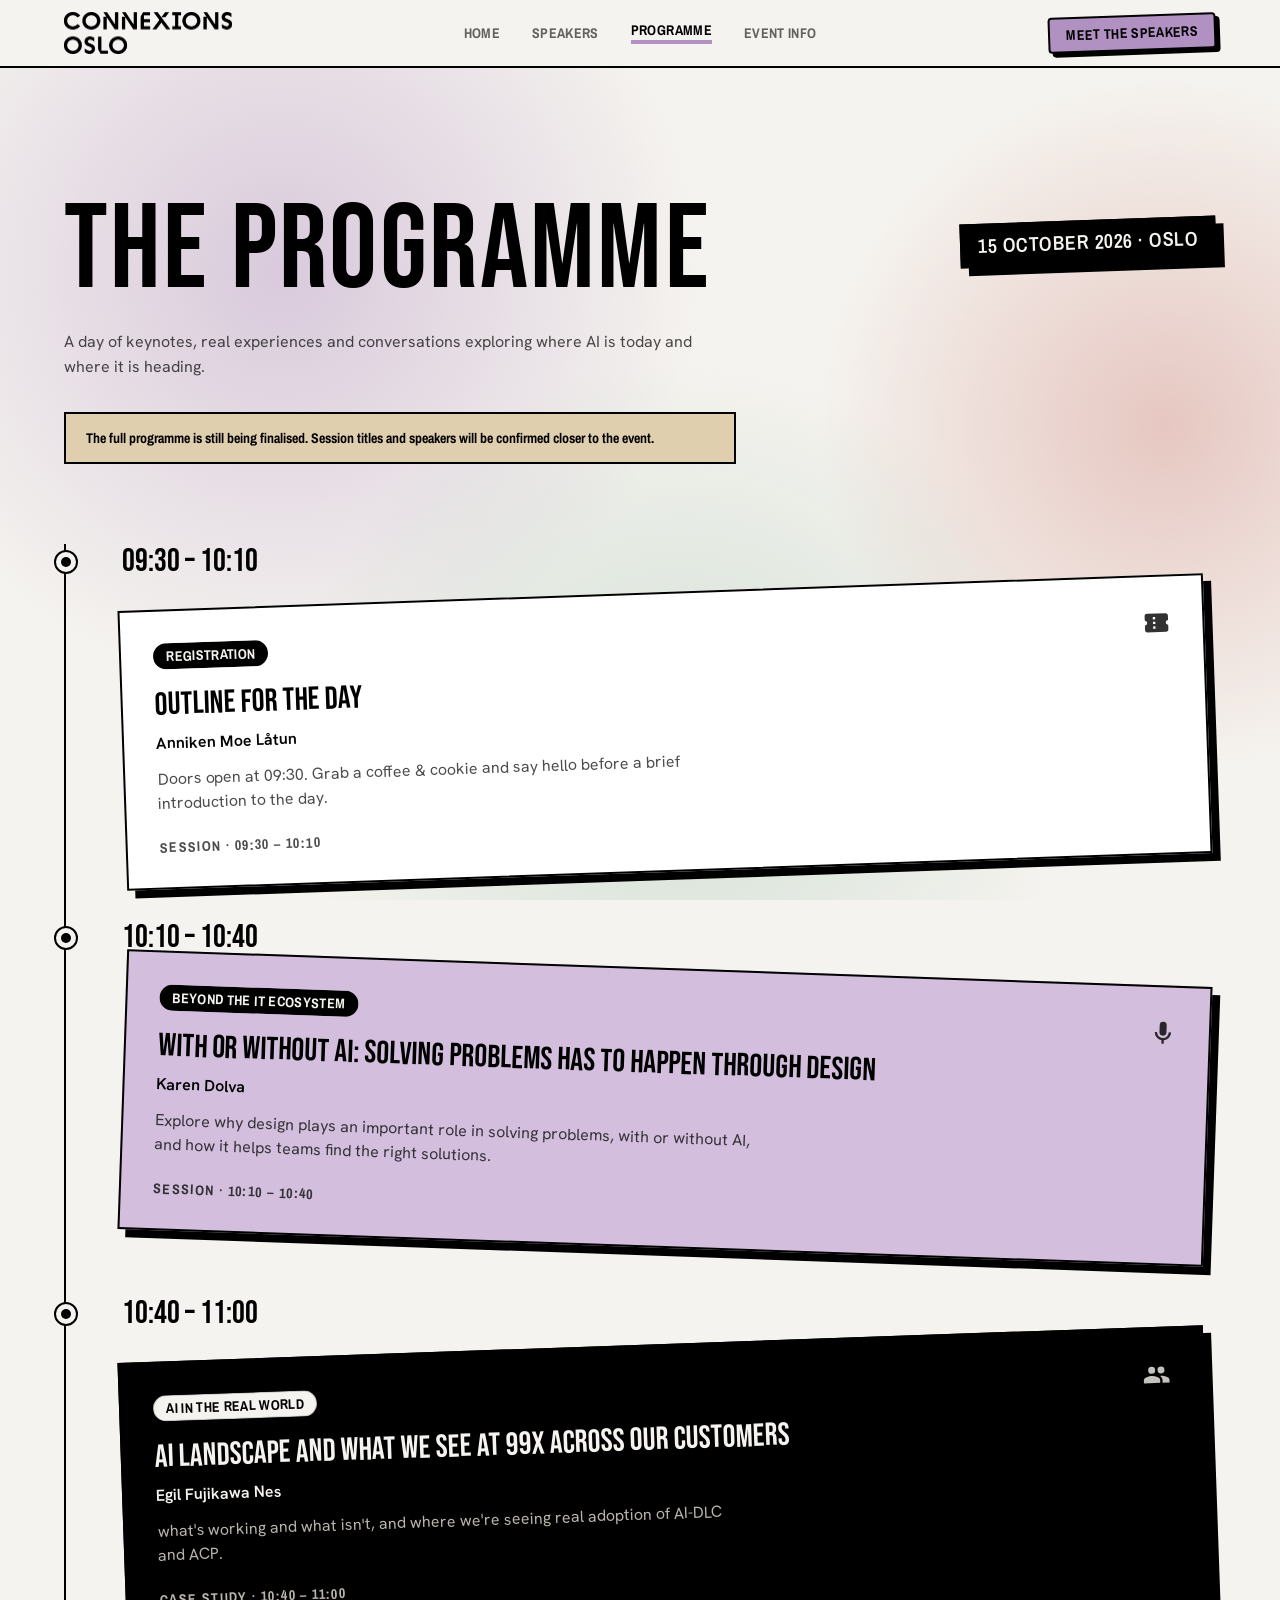
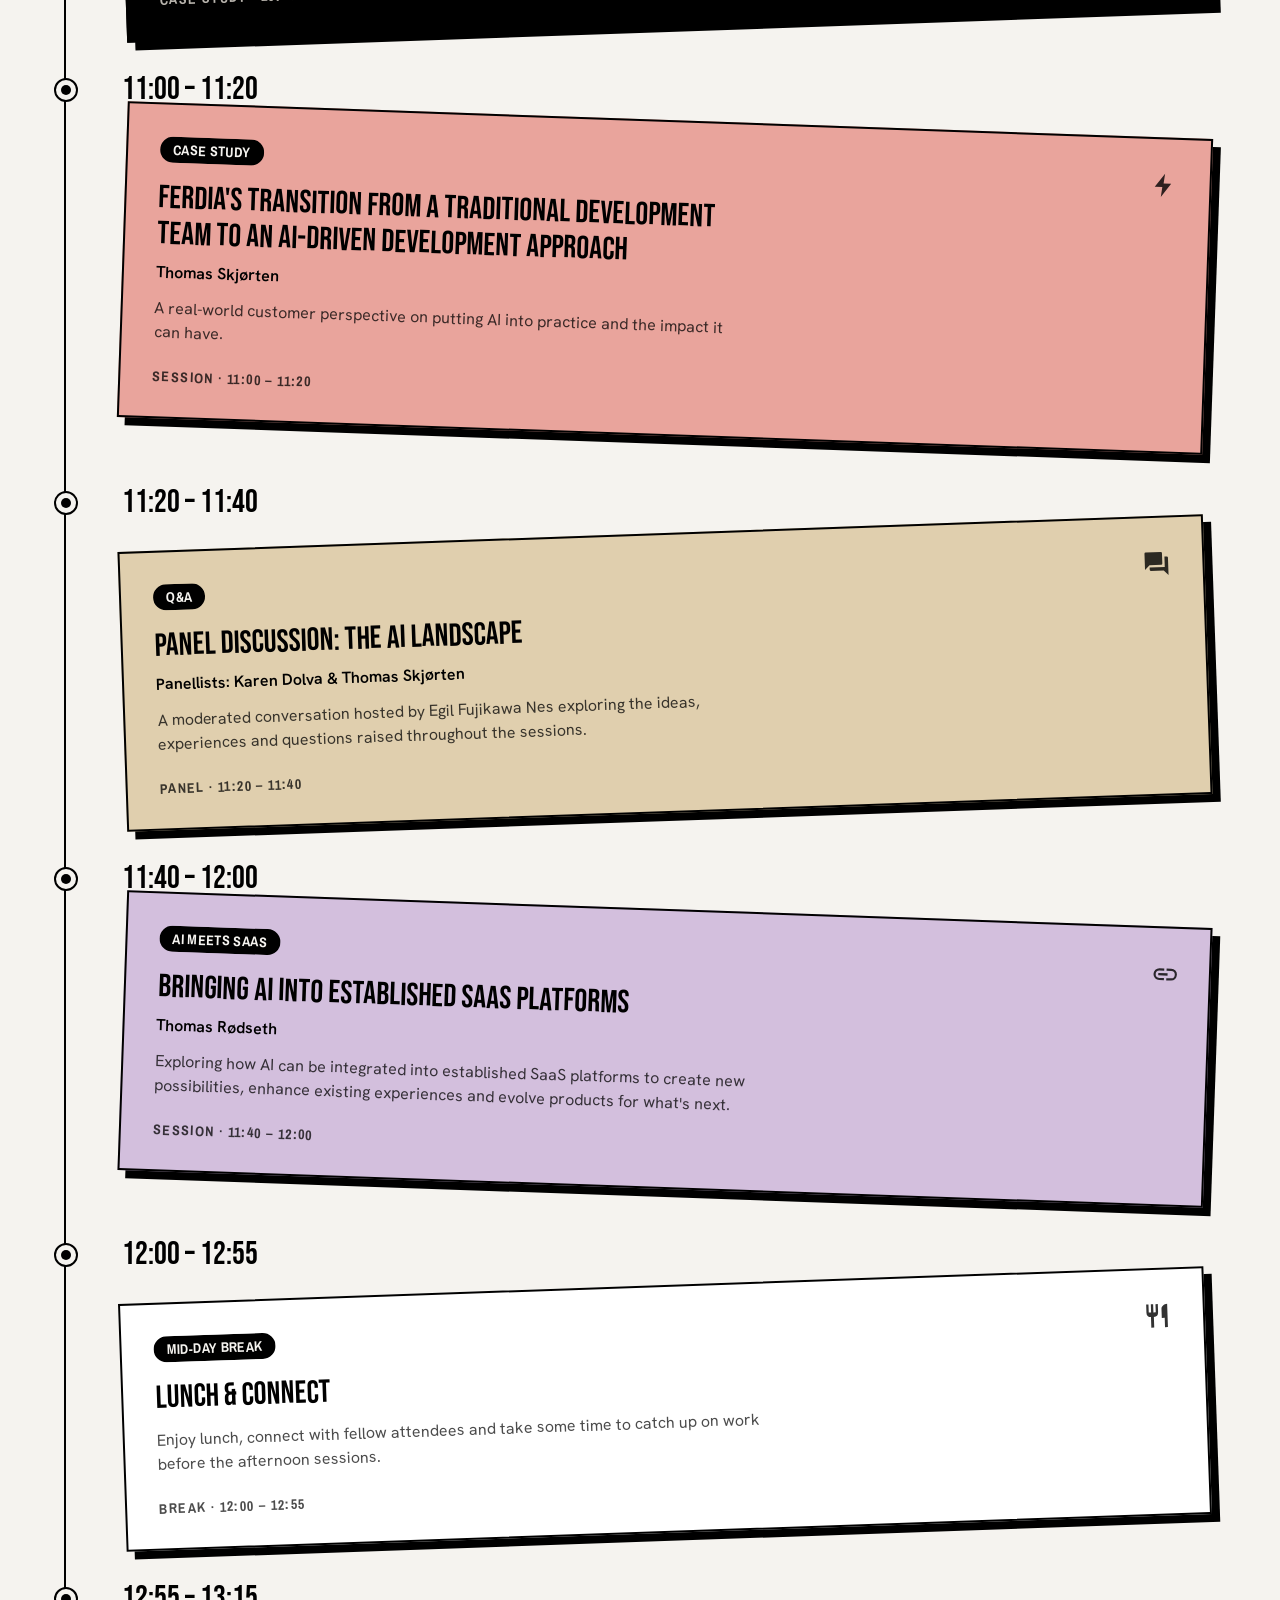
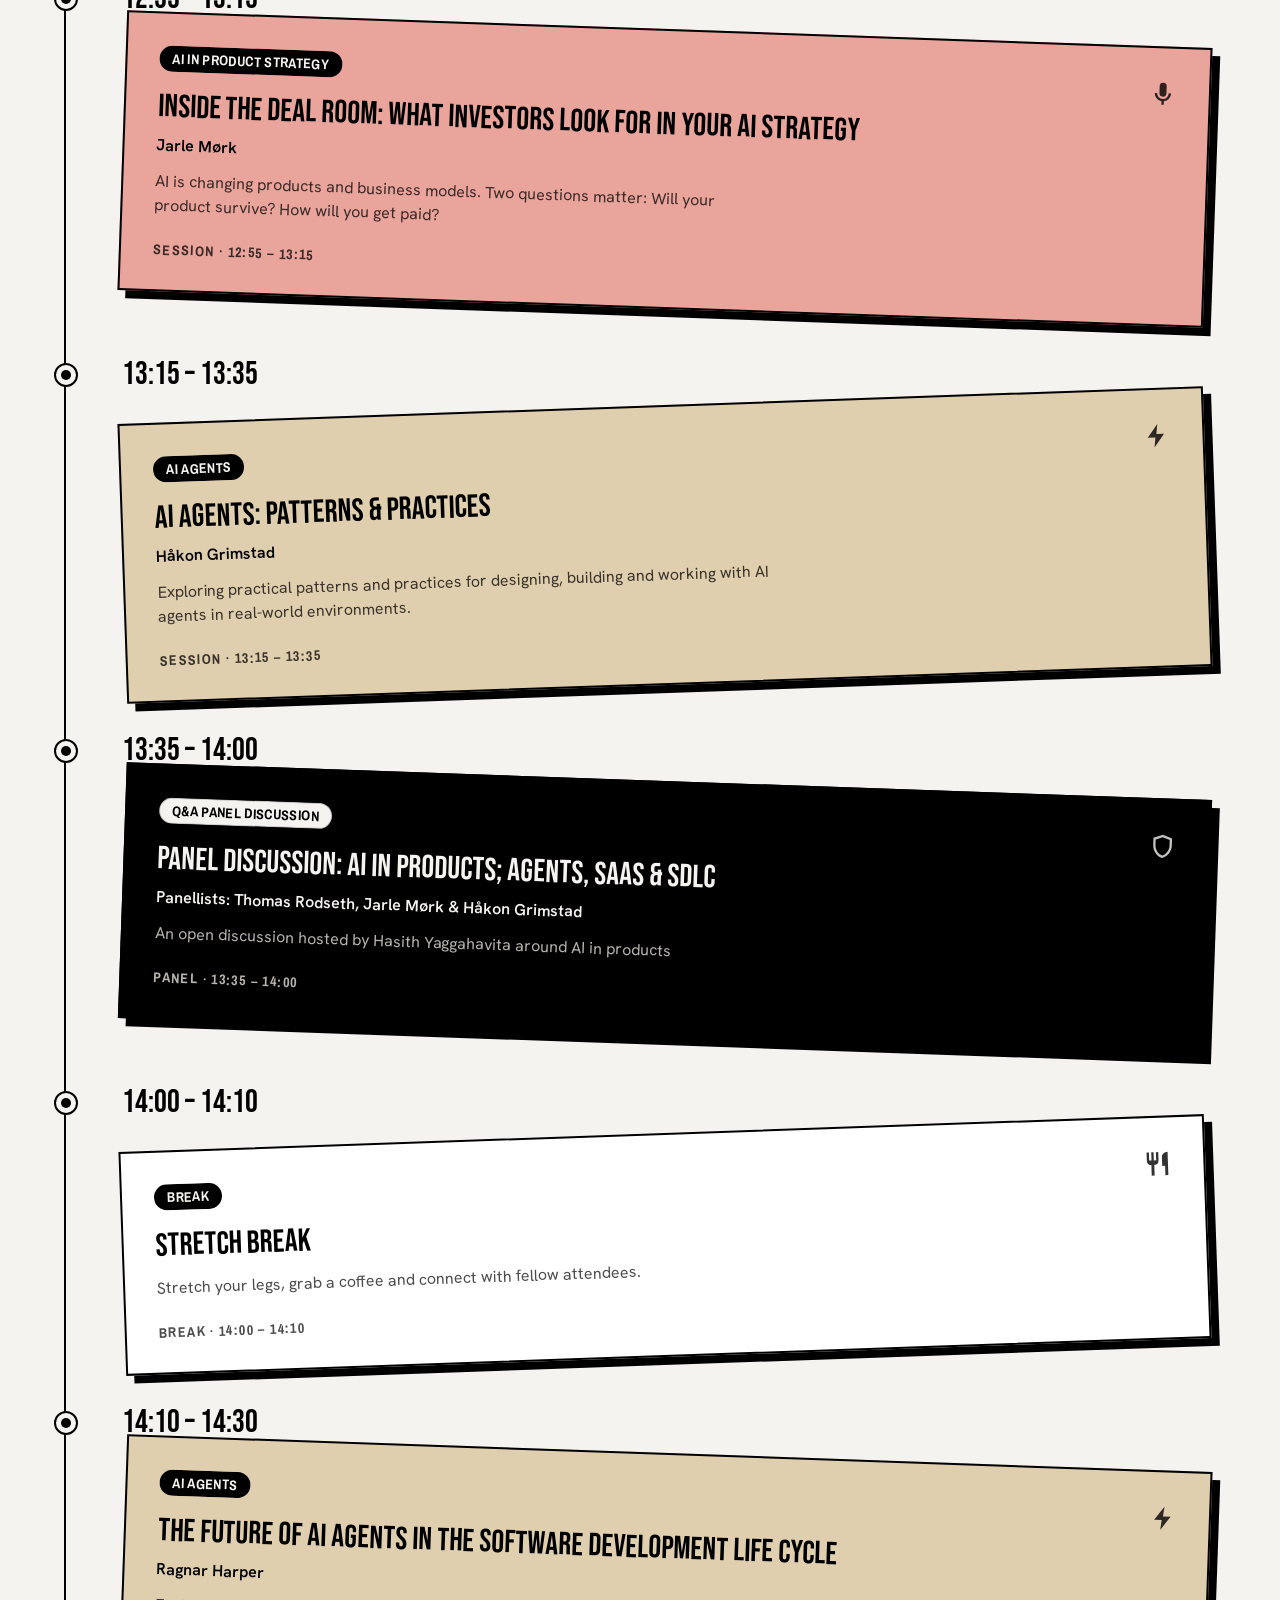
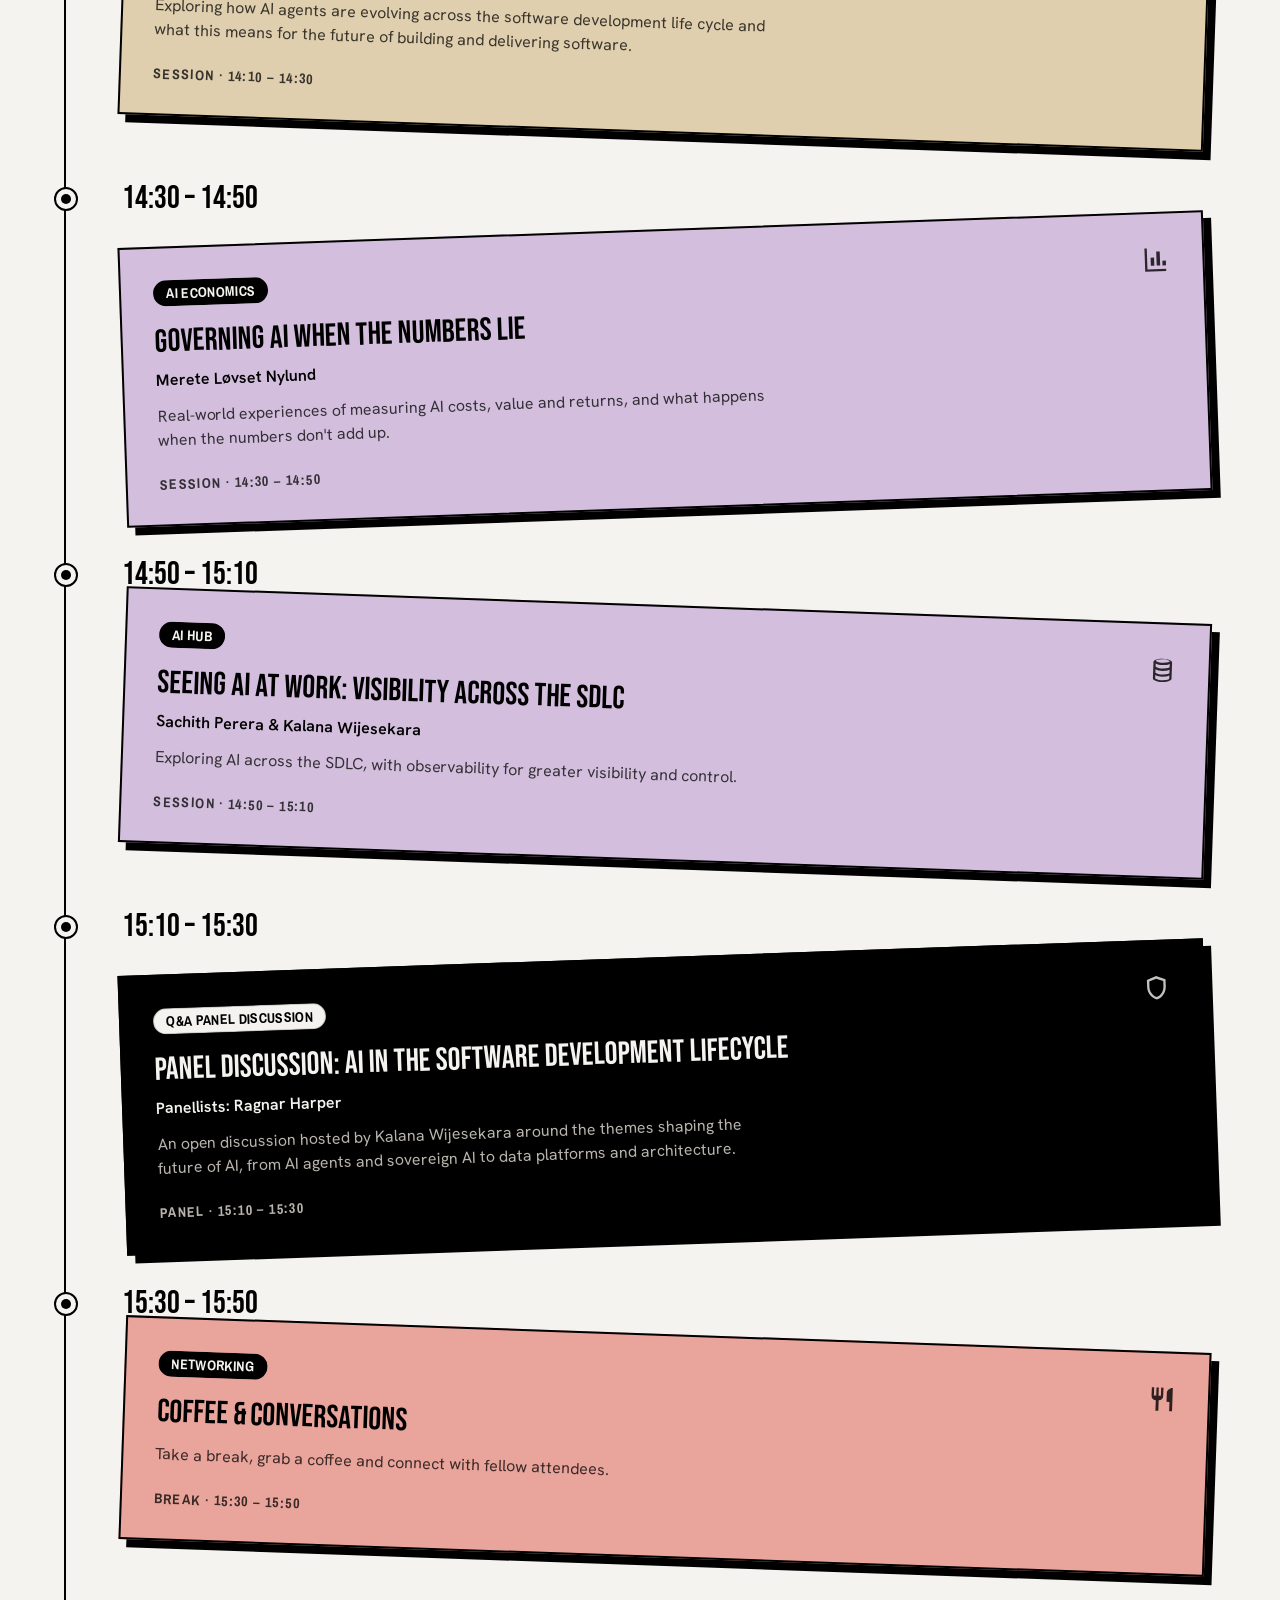
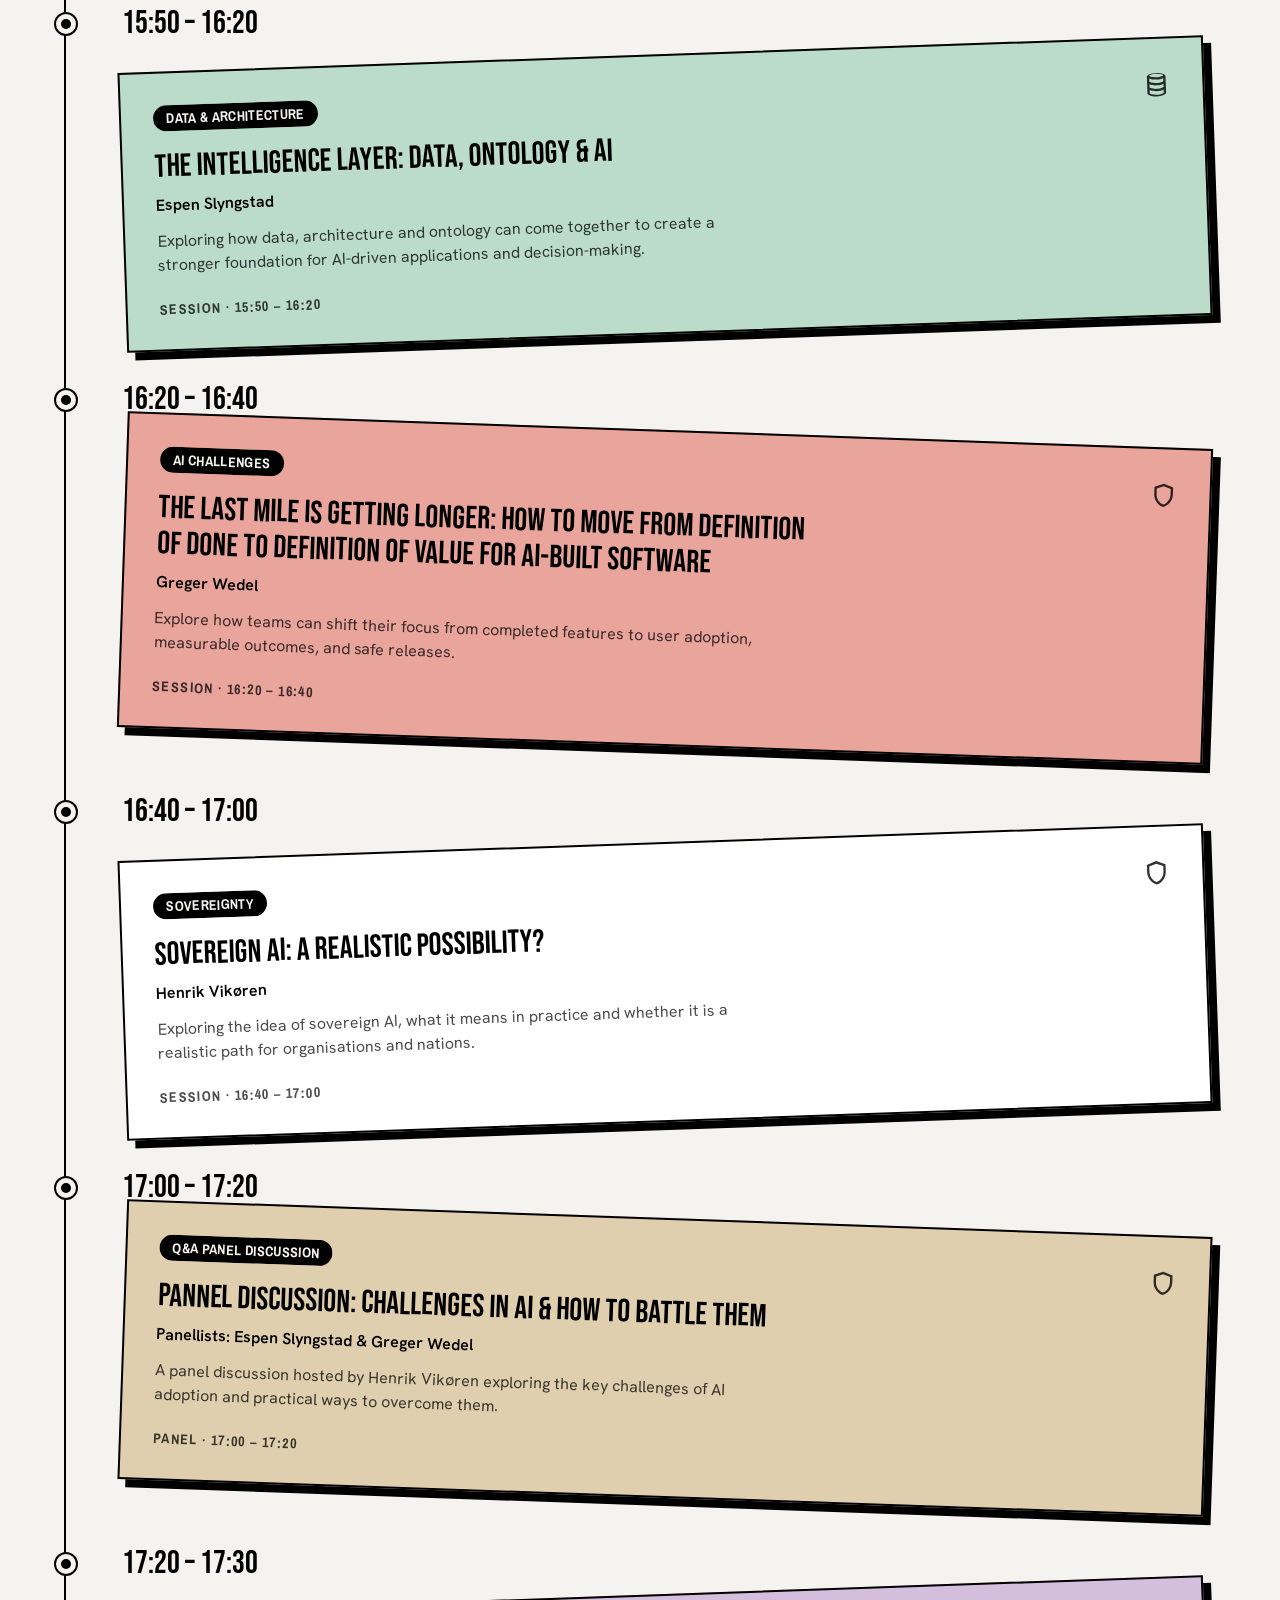
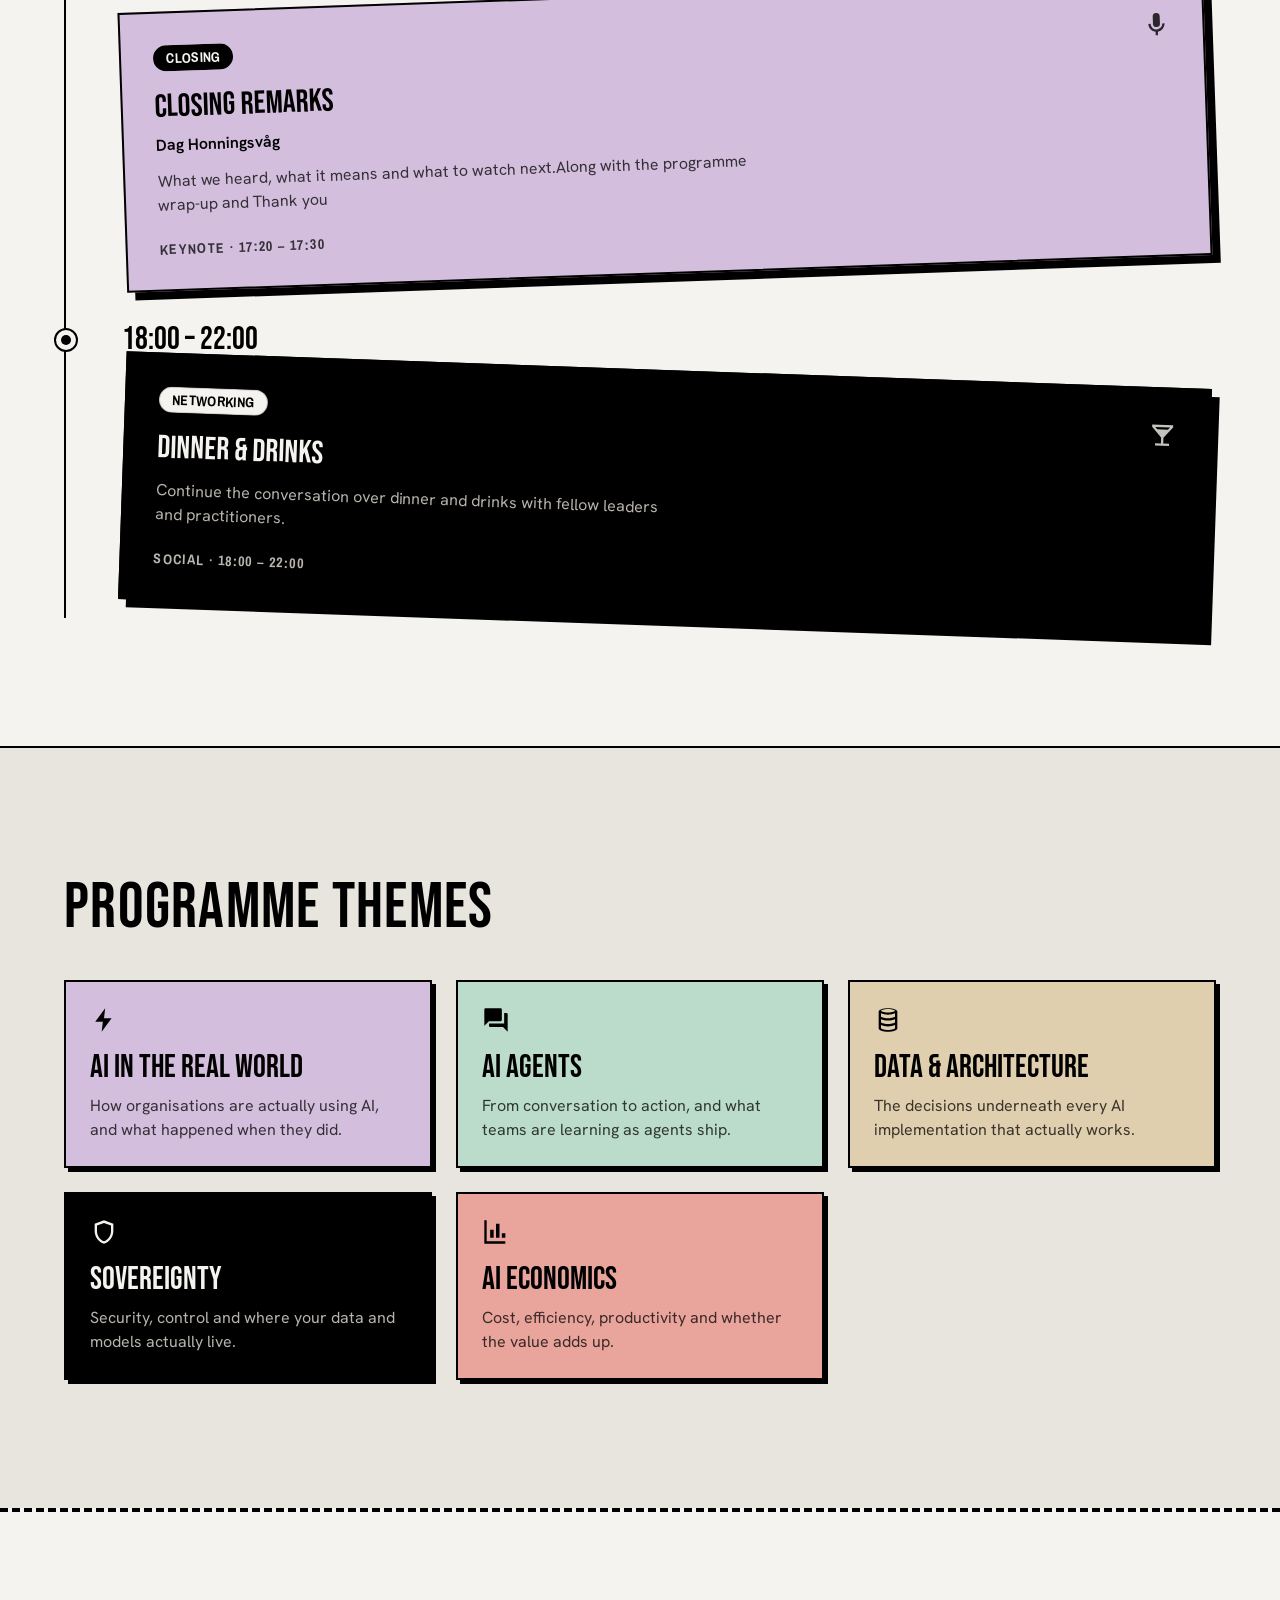
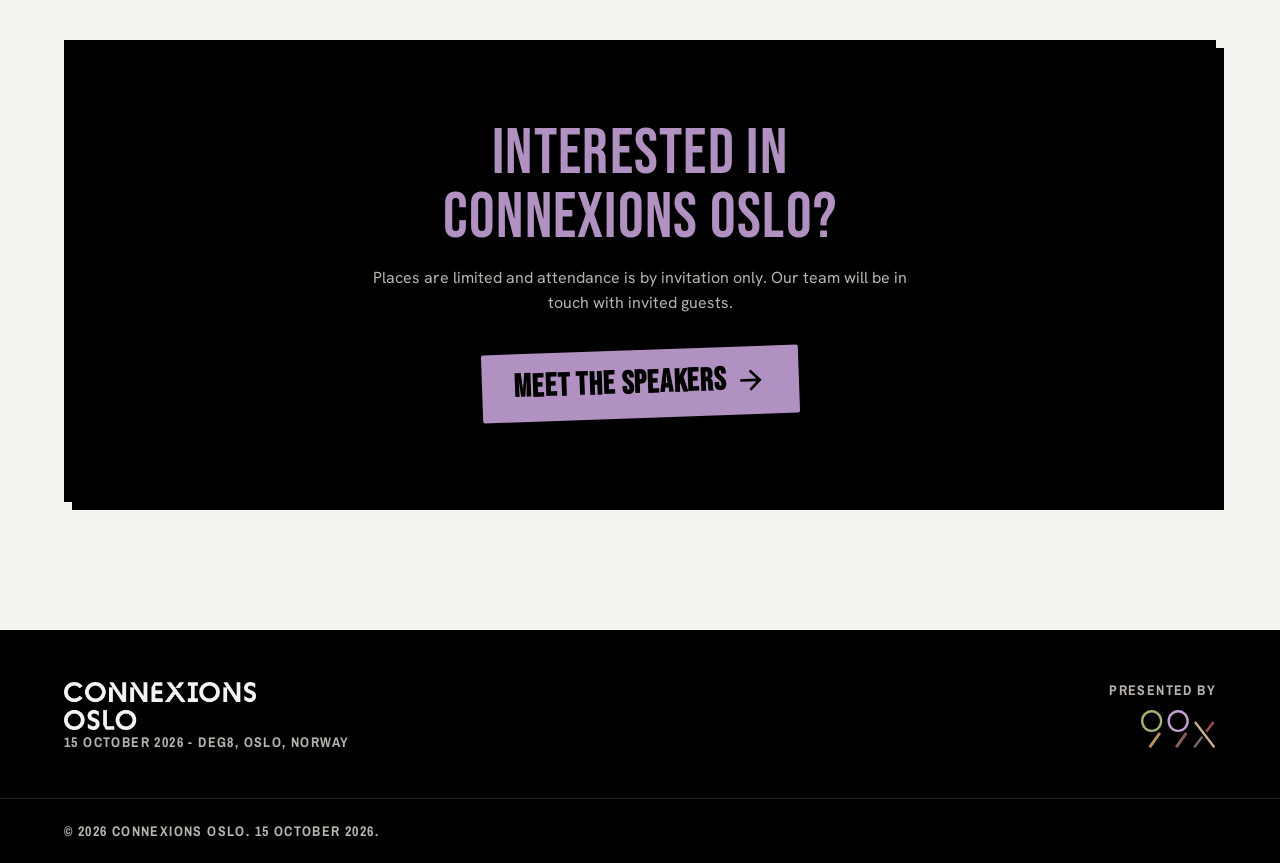
==== commit 57bc1474: "Build from 21d39ceef7f31c3a6f8da625f3515a2f67ddec3f" ====
--- a/agenda/index.html
+++ b/agenda/index.html
@@ -19,7 +19,7 @@
       pulled onto it with -translate-x-1/2 - so the rail, dots and content
       stay aligned at every width without breakpoint-specific offsets.
       Right padding on the list leaves room for the cards' 8px hard shadow.
-    --> <ol class="relative m-0 list-none border-l-2 border-ink p-0 pr-2"> <li class="relative pb-12 pl-6 last:pb-0 sm:pl-10 lg:pl-14"> <span aria-hidden="true" class="absolute top-1.5 left-0 flex size-6 -translate-x-1/2 items-center justify-center rounded-full border-2 border-ink bg-paper"> <span class="size-2.5 rounded-full bg-ink"></span> </span> <p class="mb-3 font-display text-headline-lg tabular-nums text-ink"> <time datetime="2026-10-15T09:30:00+02:00">09:30 – 10:10</time> </p> <article class="relative flex flex-col p-6 sm:p-8 edge drop-2 sticker bg-white text-ink"> <div class="mb-4 flex items-start justify-between gap-3"> <span class="inline-flex items-center rounded-full px-3 py-1 font-ui text-label font-bold uppercase tracking-wide whitespace-nowrap border border-ink/20 bg-ink text-chalk"> Registration </span> <svg class="size-7 shrink-0 opacity-80" viewBox="0 0 24 24" fill="currentColor" aria-hidden="true" focusable="false"><path d="M20 12c0-1.1.9-2 2-2V6c0-1.1-.9-2-2-2H4c-1.1 0-2 .9-2 2v4c1.1 0 2 .9 2 2s-.9 2-2 2v4c0 1.1.9 2 2 2h16c1.1 0 2-.9 2-2v-4c-1.1 0-2-.9-2-2Zm-9 5H9v-2h2v2Zm0-4H9v-2h2v2Zm0-4H9V7h2v2Z"></path></svg> </div>  <h3 class="font-display text-headline-lg text-balance">Outline for the day</h3> <p class="mt-2 font-body text-body-md font-semibold">Anniken Moe Låtun</p> <p class="mt-3 max-w-[68ch] font-body text-body-md text-ink/70"> Doors open at 09:30. Grab a coffee &amp; cookie and say hello before a brief introduction to the day. </p> <p class="mt-auto pt-6 font-ui text-label uppercase tracking-widest text-ink/70"> Session · 09:30 – 10:10 </p> </article> </li><li class="relative pb-12 pl-6 last:pb-0 sm:pl-10 lg:pl-14"> <span aria-hidden="true" class="absolute top-1.5 left-0 flex size-6 -translate-x-1/2 items-center justify-center rounded-full border-2 border-ink bg-paper"> <span class="size-2.5 rounded-full bg-ink"></span> </span> <p class="mb-3 font-display text-headline-lg tabular-nums text-ink"> <time datetime="2026-10-15T10:10:00+02:00">10:10 – 10:40</time> </p> <article class="relative flex flex-col p-6 sm:p-8 edge drop-2 sticker-alt bg-lavender-soft text-ink"> <div class="mb-4 flex items-start justify-between gap-3"> <span class="inline-flex items-center rounded-full px-3 py-1 font-ui text-label font-bold uppercase tracking-wide whitespace-nowrap border border-ink/20 bg-ink text-chalk"> Beyond the IT Ecosystem </span> <svg class="size-7 shrink-0 opacity-80" viewBox="0 0 24 24" fill="currentColor" aria-hidden="true" focusable="false"><path d="M12 14a3 3 0 0 0 3-3V5a3 3 0 1 0-6 0v6a3 3 0 0 0 3 3Zm5-3a5 5 0 0 1-10 0H5a7 7 0 0 0 6 6.92V21h2v-3.08A7 7 0 0 0 19 11h-2Z"></path></svg> </div>  <h3 class="font-display text-headline-lg text-balance">With or without AI: Solving problems has to happen through design</h3> <p class="mt-2 font-body text-body-md font-semibold">Karen Dolva</p> <p class="mt-3 max-w-[68ch] font-body text-body-md text-ink/75"> Explore why design plays an important role in solving problems, with or without AI, and how it helps teams find the right solutions. </p> <p class="mt-auto pt-6 font-ui text-label uppercase tracking-widest text-ink/75"> Session · 10:10 – 10:40 </p> </article> </li><li class="relative pb-12 pl-6 last:pb-0 sm:pl-10 lg:pl-14"> <span aria-hidden="true" class="absolute top-1.5 left-0 flex size-6 -translate-x-1/2 items-center justify-center rounded-full border-2 border-ink bg-paper"> <span class="size-2.5 rounded-full bg-ink"></span> </span> <p class="mb-3 font-display text-headline-lg tabular-nums text-ink"> <time datetime="2026-10-15T10:40:00+02:00">10:40 – 11:00</time> </p> <article class="relative flex flex-col p-6 sm:p-8 edge drop-2 sticker bg-ink text-chalk"> <div class="mb-4 flex items-start justify-between gap-3"> <span class="inline-flex items-center rounded-full px-3 py-1 font-ui text-label font-bold uppercase tracking-wide whitespace-nowrap border border-ink/20 bg-chalk text-ink"> AI in the real world </span> <svg class="size-7 shrink-0 opacity-80" viewBox="0 0 24 24" fill="currentColor" aria-hidden="true" focusable="false"><path d="M16 11a3 3 0 1 0 0-6 3 3 0 0 0 0 6Zm-8 0a3 3 0 1 0 0-6 3 3 0 0 0 0 6Zm0 2c-2.33 0-7 1.17-7 3.5V19h14v-2.5c0-2.33-4.67-3.5-7-3.5Zm8 0c-.29 0-.62.02-.97.05 1.16.84 1.97 1.97 1.97 3.45V19h6v-2.5c0-2.33-4.67-3.5-7-3.5Z"></path></svg> </div>  <h3 class="font-display text-headline-lg text-balance">AI Landscape and what we see at 99x across our customers</h3> <p class="mt-2 font-body text-body-md font-semibold">Egil Fujikawa Nes</p> <p class="mt-3 max-w-[68ch] font-body text-body-md text-chalk-dim"> what&#39;s working and what isn&#39;t, and where we&#39;re seeing real adoption of AI-DLC and ACP. </p> <p class="mt-auto pt-6 font-ui text-label uppercase tracking-widest text-chalk-dim"> Case study · 10:40 – 11:00 </p> </article> </li><li class="relative pb-12 pl-6 last:pb-0 sm:pl-10 lg:pl-14"> <span aria-hidden="true" class="absolute top-1.5 left-0 flex size-6 -translate-x-1/2 items-center justify-center rounded-full border-2 border-ink bg-paper"> <span class="size-2.5 rounded-full bg-ink"></span> </span> <p class="mb-3 font-display text-headline-lg tabular-nums text-ink"> <time datetime="2026-10-15T11:00:00+02:00">11:00 – 11:20</time> </p> <article class="relative flex flex-col p-6 sm:p-8 edge drop-2 sticker-alt bg-salmon-soft text-ink"> <div class="mb-4 flex items-start justify-between gap-3"> <span class="inline-flex items-center rounded-full px-3 py-1 font-ui text-label font-bold uppercase tracking-wide whitespace-nowrap border border-ink/20 bg-ink text-chalk"> Case Study </span> <svg class="size-7 shrink-0 opacity-80" viewBox="0 0 24 24" fill="currentColor" aria-hidden="true" focusable="false"><path d="M13 2 4.5 13.5H11l-1 8.5 8.5-11.5H12l1-8.5Z"></path></svg> </div>  <h3 class="font-display text-headline-lg text-balance">Ferdia&#39;s transition from a traditional development team to an AI-driven development approach</h3> <p class="mt-2 font-body text-body-md font-semibold">Thomas Skjørten</p> <p class="mt-3 max-w-[68ch] font-body text-body-md text-ink/75"> A real-world customer perspective on putting AI into practice and the impact it can have. </p> <p class="mt-auto pt-6 font-ui text-label uppercase tracking-widest text-ink/75"> Session · 11:00 – 11:20 </p> </article> </li><li class="relative pb-12 pl-6 last:pb-0 sm:pl-10 lg:pl-14"> <span aria-hidden="true" class="absolute top-1.5 left-0 flex size-6 -translate-x-1/2 items-center justify-center rounded-full border-2 border-ink bg-paper"> <span class="size-2.5 rounded-full bg-ink"></span> </span> <p class="mb-3 font-display text-headline-lg tabular-nums text-ink"> <time datetime="2026-10-15T11:20:00+02:00">11:20 – 11:40</time> </p> <article class="relative flex flex-col p-6 sm:p-8 edge drop-2 sticker bg-tan-soft text-ink"> <div class="mb-4 flex items-start justify-between gap-3"> <span class="inline-flex items-center rounded-full px-3 py-1 font-ui text-label font-bold uppercase tracking-wide whitespace-nowrap border border-ink/20 bg-ink text-chalk"> Q&amp;A </span> <svg class="size-7 shrink-0 opacity-80" viewBox="0 0 24 24" fill="currentColor" aria-hidden="true" focusable="false"><path d="M17 12V3a1 1 0 0 0-1-1H3a1 1 0 0 0-1 1v14l4-4h10a1 1 0 0 0 1-1Zm4-6h-2v9H6v2a1 1 0 0 0 1 1h11l4 4V7a1 1 0 0 0-1-1Z"></path></svg> </div>  <h3 class="font-display text-headline-lg text-balance">Panel Discussion: The AI Landscape</h3> <p class="mt-2 font-body text-body-md font-semibold">Panellists: Karen Dolva &amp; Thomas Skjørten</p> <p class="mt-3 max-w-[68ch] font-body text-body-md text-ink/75"> A moderated conversation hosted by Egil Fujikawa Nes exploring the ideas, experiences and questions raised throughout the sessions. </p> <p class="mt-auto pt-6 font-ui text-label uppercase tracking-widest text-ink/75"> Panel · 11:20 – 11:40 </p> </article> </li><li class="relative pb-12 pl-6 last:pb-0 sm:pl-10 lg:pl-14"> <span aria-hidden="true" class="absolute top-1.5 left-0 flex size-6 -translate-x-1/2 items-center justify-center rounded-full border-2 border-ink bg-paper"> <span class="size-2.5 rounded-full bg-ink"></span> </span> <p class="mb-3 font-display text-headline-lg tabular-nums text-ink"> <time datetime="2026-10-15T11:40:00+02:00">11:40 – 12:00</time> </p> <article class="relative flex flex-col p-6 sm:p-8 edge drop-2 sticker-alt bg-lavender-soft text-ink"> <div class="mb-4 flex items-start justify-between gap-3"> <span class="inline-flex items-center rounded-full px-3 py-1 font-ui text-label font-bold uppercase tracking-wide whitespace-nowrap border border-ink/20 bg-ink text-chalk"> AI Meets SaaS </span> <svg class="size-7 shrink-0 opacity-80" viewBox="0 0 24 24" fill="currentColor" aria-hidden="true" focusable="false"><path d="M3.9 12a5.1 5.1 0 0 1 5.1-5.1h4v1.9H9a3.2 3.2 0 0 0 0 6.4h4V17H9A5.1 5.1 0 0 1 3.9 12ZM8 11h8v2H8v-2Zm7-4.1h4a5.1 5.1 0 0 1 0 10.2h-4v-1.9h4a3.2 3.2 0 0 0 0-6.4h-4V6.9Z"></path></svg> </div>  <h3 class="font-display text-headline-lg text-balance">Bringing AI into Established SaaS Platforms</h3> <p class="mt-2 font-body text-body-md font-semibold">Thomas Rødseth</p> <p class="mt-3 max-w-[68ch] font-body text-body-md text-ink/75"> Exploring how AI can be integrated into established SaaS platforms to create new possibilities, enhance existing experiences and evolve products for what&#39;s next. </p> <p class="mt-auto pt-6 font-ui text-label uppercase tracking-widest text-ink/75"> Session · 11:40 – 12:00 </p> </article> </li><li class="relative pb-12 pl-6 last:pb-0 sm:pl-10 lg:pl-14"> <span aria-hidden="true" class="absolute top-1.5 left-0 flex size-6 -translate-x-1/2 items-center justify-center rounded-full border-2 border-ink bg-paper"> <span class="size-2.5 rounded-full bg-ink"></span> </span> <p class="mb-3 font-display text-headline-lg tabular-nums text-ink"> <time datetime="2026-10-15T12:00:00+02:00">12:00 – 12:55</time> </p> <article class="relative flex flex-col p-6 sm:p-8 edge drop-2 sticker bg-white text-ink"> <div class="mb-4 flex items-start justify-between gap-3"> <span class="inline-flex items-center rounded-full px-3 py-1 font-ui text-label font-bold uppercase tracking-wide whitespace-nowrap border border-ink/20 bg-ink text-chalk"> Mid-day Break </span> <svg class="size-7 shrink-0 opacity-80" viewBox="0 0 24 24" fill="currentColor" aria-hidden="true" focusable="false"><path d="M11 9H9V2H7v7H5V2H3v7a4 4 0 0 0 3.75 3.97V22h2.5v-9.03A4 4 0 0 0 13 9V2h-2v7Zm5-3v8h2.5v8H21V2c-2.76 0-5 2.24-5 4Z"></path></svg> </div>  <h3 class="font-display text-headline-lg text-balance">Lunch &amp; Connect</h3>  <p class="mt-3 max-w-[68ch] font-body text-body-md text-ink/70"> Enjoy lunch, connect with fellow attendees and take some time to catch up on work before the afternoon sessions. </p> <p class="mt-auto pt-6 font-ui text-label uppercase tracking-widest text-ink/70"> Break · 12:00 – 12:55 </p> </article> </li><li class="relative pb-12 pl-6 last:pb-0 sm:pl-10 lg:pl-14"> <span aria-hidden="true" class="absolute top-1.5 left-0 flex size-6 -translate-x-1/2 items-center justify-center rounded-full border-2 border-ink bg-paper"> <span class="size-2.5 rounded-full bg-ink"></span> </span> <p class="mb-3 font-display text-headline-lg tabular-nums text-ink"> <time datetime="2026-10-15T12:55:00+02:00">12:55 – 13:15</time> </p> <article class="relative flex flex-col p-6 sm:p-8 edge drop-2 sticker-alt bg-salmon-soft text-ink"> <div class="mb-4 flex items-start justify-between gap-3"> <span class="inline-flex items-center rounded-full px-3 py-1 font-ui text-label font-bold uppercase tracking-wide whitespace-nowrap border border-ink/20 bg-ink text-chalk"> AI in Product Strategy </span> <svg class="size-7 shrink-0 opacity-80" viewBox="0 0 24 24" fill="currentColor" aria-hidden="true" focusable="false"><path d="M12 14a3 3 0 0 0 3-3V5a3 3 0 1 0-6 0v6a3 3 0 0 0 3 3Zm5-3a5 5 0 0 1-10 0H5a7 7 0 0 0 6 6.92V21h2v-3.08A7 7 0 0 0 19 11h-2Z"></path></svg> </div>  <h3 class="font-display text-headline-lg text-balance">Inside the Deal Room: What Investors Look for in Your AI Strategy</h3> <p class="mt-2 font-body text-body-md font-semibold">Jarle Mørk</p> <p class="mt-3 max-w-[68ch] font-body text-body-md text-ink/75"> AI is changing products and business models. Two questions matter: Will your product survive? How will you get paid? </p> <p class="mt-auto pt-6 font-ui text-label uppercase tracking-widest text-ink/75"> Session · 12:55 – 13:15 </p> </article> </li><li class="relative pb-12 pl-6 last:pb-0 sm:pl-10 lg:pl-14"> <span aria-hidden="true" class="absolute top-1.5 left-0 flex size-6 -translate-x-1/2 items-center justify-center rounded-full border-2 border-ink bg-paper"> <span class="size-2.5 rounded-full bg-ink"></span> </span> <p class="mb-3 font-display text-headline-lg tabular-nums text-ink"> <time datetime="2026-10-15T13:15:00+02:00">13:15 – 13:35</time> </p> <article class="relative flex flex-col p-6 sm:p-8 edge drop-2 sticker bg-tan-soft text-ink"> <div class="mb-4 flex items-start justify-between gap-3"> <span class="inline-flex items-center rounded-full px-3 py-1 font-ui text-label font-bold uppercase tracking-wide whitespace-nowrap border border-ink/20 bg-ink text-chalk"> AI Agents </span> <svg class="size-7 shrink-0 opacity-80" viewBox="0 0 24 24" fill="currentColor" aria-hidden="true" focusable="false"><path d="M13 2 4.5 13.5H11l-1 8.5 8.5-11.5H12l1-8.5Z"></path></svg> </div>  <h3 class="font-display text-headline-lg text-balance">AI Agents: Patterns &amp; Practices</h3> <p class="mt-2 font-body text-body-md font-semibold">Håkon Grimstad</p> <p class="mt-3 max-w-[68ch] font-body text-body-md text-ink/75"> Exploring practical patterns and practices for designing, building and working with AI agents in real-world environments. </p> <p class="mt-auto pt-6 font-ui text-label uppercase tracking-widest text-ink/75"> Session · 13:15 – 13:35 </p> </article> </li><li class="relative pb-12 pl-6 last:pb-0 sm:pl-10 lg:pl-14"> <span aria-hidden="true" class="absolute top-1.5 left-0 flex size-6 -translate-x-1/2 items-center justify-center rounded-full border-2 border-ink bg-paper"> <span class="size-2.5 rounded-full bg-ink"></span> </span> <p class="mb-3 font-display text-headline-lg tabular-nums text-ink"> <time datetime="2026-10-15T13:35:00+02:00">13:35 – 14:00</time> </p> <article class="relative flex flex-col p-6 sm:p-8 edge drop-2 sticker-alt bg-ink text-chalk"> <div class="mb-4 flex items-start justify-between gap-3"> <span class="inline-flex items-center rounded-full px-3 py-1 font-ui text-label font-bold uppercase tracking-wide whitespace-nowrap border border-ink/20 bg-chalk text-ink"> Q&amp;A Panel Discussion </span> <svg class="size-7 shrink-0 opacity-80" viewBox="0 0 24 24" fill="currentColor" aria-hidden="true" focusable="false"><path d="M12 2 4 5v6.1c0 5 3.4 9.7 8 10.9 4.6-1.2 8-5.9 8-10.9V5l-8-3Zm6 9.1c0 4-2.6 7.8-6 8.8-3.4-1-6-4.8-6-8.8V6.4l6-2.2 6 2.2v4.7Z"></path></svg> </div>  <h3 class="font-display text-headline-lg text-balance">Panel Discussion: AI in Products; Agents, SAAS &amp; SDLC</h3> <p class="mt-2 font-body text-body-md font-semibold">Panellists: Thomas Rodseth, Jarle Mørk &amp; Håkon Grimstad</p> <p class="mt-3 max-w-[68ch] font-body text-body-md text-chalk-dim"> An open discussion hosted by Hasith Yaggahavita around AI in products </p> <p class="mt-auto pt-6 font-ui text-label uppercase tracking-widest text-chalk-dim"> Panel · 13:35 – 14:00 </p> </article> </li><li class="relative pb-12 pl-6 last:pb-0 sm:pl-10 lg:pl-14"> <span aria-hidden="true" class="absolute top-1.5 left-0 flex size-6 -translate-x-1/2 items-center justify-center rounded-full border-2 border-ink bg-paper"> <span class="size-2.5 rounded-full bg-ink"></span> </span> <p class="mb-3 font-display text-headline-lg tabular-nums text-ink"> <time datetime="2026-10-15T14:00:00+02:00">14:00 – 14:10</time> </p> <article class="relative flex flex-col p-6 sm:p-8 edge drop-2 sticker bg-white text-ink"> <div class="mb-4 flex items-start justify-between gap-3"> <span class="inline-flex items-center rounded-full px-3 py-1 font-ui text-label font-bold uppercase tracking-wide whitespace-nowrap border border-ink/20 bg-ink text-chalk"> Break </span> <svg class="size-7 shrink-0 opacity-80" viewBox="0 0 24 24" fill="currentColor" aria-hidden="true" focusable="false"><path d="M11 9H9V2H7v7H5V2H3v7a4 4 0 0 0 3.75 3.97V22h2.5v-9.03A4 4 0 0 0 13 9V2h-2v7Zm5-3v8h2.5v8H21V2c-2.76 0-5 2.24-5 4Z"></path></svg> </div>  <h3 class="font-display text-headline-lg text-balance">Stretch break</h3>  <p class="mt-3 max-w-[68ch] font-body text-body-md text-ink/70"> Stretch your legs, grab a coffee and connect with fellow attendees. </p> <p class="mt-auto pt-6 font-ui text-label uppercase tracking-widest text-ink/70"> Break · 14:00 – 14:10 </p> </article> </li><li class="relative pb-12 pl-6 last:pb-0 sm:pl-10 lg:pl-14"> <span aria-hidden="true" class="absolute top-1.5 left-0 flex size-6 -translate-x-1/2 items-center justify-center rounded-full border-2 border-ink bg-paper"> <span class="size-2.5 rounded-full bg-ink"></span> </span> <p class="mb-3 font-display text-headline-lg tabular-nums text-ink"> <time datetime="2026-10-15T14:10:00+02:00">14:10 – 14:30</time> </p> <article class="relative flex flex-col p-6 sm:p-8 edge drop-2 sticker-alt bg-tan-soft text-ink"> <div class="mb-4 flex items-start justify-between gap-3"> <span class="inline-flex items-center rounded-full px-3 py-1 font-ui text-label font-bold uppercase tracking-wide whitespace-nowrap border border-ink/20 bg-ink text-chalk"> AI Agents </span> <svg class="size-7 shrink-0 opacity-80" viewBox="0 0 24 24" fill="currentColor" aria-hidden="true" focusable="false"><path d="M13 2 4.5 13.5H11l-1 8.5 8.5-11.5H12l1-8.5Z"></path></svg> </div>  <h3 class="font-display text-headline-lg text-balance">The Future of AI Agents in the Software Development Life Cycle</h3> <p class="mt-2 font-body text-body-md font-semibold">Ragnar Harper</p> <p class="mt-3 max-w-[68ch] font-body text-body-md text-ink/75"> Exploring how AI agents are evolving across the software development life cycle and what this means for the future of building and delivering software. </p> <p class="mt-auto pt-6 font-ui text-label uppercase tracking-widest text-ink/75"> Session · 14:10 – 14:30 </p> </article> </li><li class="relative pb-12 pl-6 last:pb-0 sm:pl-10 lg:pl-14"> <span aria-hidden="true" class="absolute top-1.5 left-0 flex size-6 -translate-x-1/2 items-center justify-center rounded-full border-2 border-ink bg-paper"> <span class="size-2.5 rounded-full bg-ink"></span> </span> <p class="mb-3 font-display text-headline-lg tabular-nums text-ink"> <time datetime="2026-10-15T14:30:00+02:00">14:30 – 14:50</time> </p> <article class="relative flex flex-col p-6 sm:p-8 edge drop-2 sticker bg-lavender-soft text-ink"> <div class="mb-4 flex items-start justify-between gap-3"> <span class="inline-flex items-center rounded-full px-3 py-1 font-ui text-label font-bold uppercase tracking-wide whitespace-nowrap border border-ink/20 bg-ink text-chalk"> AI Economics </span> <svg class="size-7 shrink-0 opacity-80" viewBox="0 0 24 24" fill="currentColor" aria-hidden="true" focusable="false"><path d="M4 20h16v2H2V2h2v18Zm3-3V10h3v7H7Zm5 0V5h3v12h-3Zm5 0v-4h3v4h-3Z"></path></svg> </div>  <h3 class="font-display text-headline-lg text-balance">Governing AI when the numbers lie</h3> <p class="mt-2 font-body text-body-md font-semibold">Merete Løvset Nylund</p> <p class="mt-3 max-w-[68ch] font-body text-body-md text-ink/75"> Real-world experiences of measuring AI costs, value and returns, and what happens when the numbers don&#39;t add up. </p> <p class="mt-auto pt-6 font-ui text-label uppercase tracking-widest text-ink/75"> Session · 14:30 – 14:50 </p> </article> </li><li class="relative pb-12 pl-6 last:pb-0 sm:pl-10 lg:pl-14"> <span aria-hidden="true" class="absolute top-1.5 left-0 flex size-6 -translate-x-1/2 items-center justify-center rounded-full border-2 border-ink bg-paper"> <span class="size-2.5 rounded-full bg-ink"></span> </span> <p class="mb-3 font-display text-headline-lg tabular-nums text-ink"> <time datetime="2026-10-15T14:50:00+02:00">14:50 – 15:10</time> </p> <article class="relative flex flex-col p-6 sm:p-8 edge drop-2 sticker-alt bg-lavender-soft text-ink"> <div class="mb-4 flex items-start justify-between gap-3"> <span class="inline-flex items-center rounded-full px-3 py-1 font-ui text-label font-bold uppercase tracking-wide whitespace-nowrap border border-ink/20 bg-ink text-chalk"> AI Hub </span> <svg class="size-7 shrink-0 opacity-80" viewBox="0 0 24 24" fill="currentColor" aria-hidden="true" focusable="false"><path d="M12 2c-4.4 0-8 1.3-8 3v14c0 1.7 3.6 3 8 3s8-1.3 8-3V5c0-1.7-3.6-3-8-3Zm6 17c0 .4-2.2 1.5-6 1.5S6 19.4 6 19v-2.7c1.5.8 3.7 1.2 6 1.2s4.5-.4 6-1.2V19Zm0-5c0 .4-2.2 1.5-6 1.5S6 14.4 6 14v-2.7c1.5.8 3.7 1.2 6 1.2s4.5-.4 6-1.2V14Zm-6-3.5c-3.8 0-6-1.1-6-1.5V6.3c1.5.8 3.7 1.2 6 1.2s4.5-.4 6-1.2V9c0 .4-2.2 1.5-6 1.5ZM12 5.5c-3.8 0-6-1.1-6-1.5s2.2-1.5 6-1.5S18 3.6 18 4s-2.2 1.5-6 1.5Z"></path></svg> </div>  <h3 class="font-display text-headline-lg text-balance">Seeing AI at Work: Visibility Across the SDLC</h3> <p class="mt-2 font-body text-body-md font-semibold">Sachith Perera &amp; Kalana Wijesekara</p> <p class="mt-3 max-w-[68ch] font-body text-body-md text-ink/75"> Exploring AI across the SDLC, with observability for greater visibility and control. </p> <p class="mt-auto pt-6 font-ui text-label uppercase tracking-widest text-ink/75"> Session · 14:50 – 15:10 </p> </article> </li><li class="relative pb-12 pl-6 last:pb-0 sm:pl-10 lg:pl-14"> <span aria-hidden="true" class="absolute top-1.5 left-0 flex size-6 -translate-x-1/2 items-center justify-center rounded-full border-2 border-ink bg-paper"> <span class="size-2.5 rounded-full bg-ink"></span> </span> <p class="mb-3 font-display text-headline-lg tabular-nums text-ink"> <time datetime="2026-10-15T15:10:00+02:00">15:10 – 15:30</time> </p> <article class="relative flex flex-col p-6 sm:p-8 edge drop-2 sticker bg-ink text-chalk"> <div class="mb-4 flex items-start justify-between gap-3"> <span class="inline-flex items-center rounded-full px-3 py-1 font-ui text-label font-bold uppercase tracking-wide whitespace-nowrap border border-ink/20 bg-chalk text-ink"> Q&amp;A Panel Discussion </span> <svg class="size-7 shrink-0 opacity-80" viewBox="0 0 24 24" fill="currentColor" aria-hidden="true" focusable="false"><path d="M12 2 4 5v6.1c0 5 3.4 9.7 8 10.9 4.6-1.2 8-5.9 8-10.9V5l-8-3Zm6 9.1c0 4-2.6 7.8-6 8.8-3.4-1-6-4.8-6-8.8V6.4l6-2.2 6 2.2v4.7Z"></path></svg> </div>  <h3 class="font-display text-headline-lg text-balance">Panel Discussion: AI in the Software Development LifeCycle</h3> <p class="mt-2 font-body text-body-md font-semibold">Panellists: Ragnar Harper &amp; Merete Løvset Nylund</p> <p class="mt-3 max-w-[68ch] font-body text-body-md text-chalk-dim"> An open discussion hosted by Kalana Wijesekara around the themes shaping the future of AI, from AI agents and sovereign AI to data platforms and architecture. </p> <p class="mt-auto pt-6 font-ui text-label uppercase tracking-widest text-chalk-dim"> Panel · 15:10 – 15:30 </p> </article> </li><li class="relative pb-12 pl-6 last:pb-0 sm:pl-10 lg:pl-14"> <span aria-hidden="true" class="absolute top-1.5 left-0 flex size-6 -translate-x-1/2 items-center justify-center rounded-full border-2 border-ink bg-paper"> <span class="size-2.5 rounded-full bg-ink"></span> </span> <p class="mb-3 font-display text-headline-lg tabular-nums text-ink"> <time datetime="2026-10-15T15:30:00+02:00">15:30 – 15:50</time> </p> <article class="relative flex flex-col p-6 sm:p-8 edge drop-2 sticker-alt bg-salmon-soft text-ink"> <div class="mb-4 flex items-start justify-between gap-3"> <span class="inline-flex items-center rounded-full px-3 py-1 font-ui text-label font-bold uppercase tracking-wide whitespace-nowrap border border-ink/20 bg-ink text-chalk"> Networking </span> <svg class="size-7 shrink-0 opacity-80" viewBox="0 0 24 24" fill="currentColor" aria-hidden="true" focusable="false"><path d="M11 9H9V2H7v7H5V2H3v7a4 4 0 0 0 3.75 3.97V22h2.5v-9.03A4 4 0 0 0 13 9V2h-2v7Zm5-3v8h2.5v8H21V2c-2.76 0-5 2.24-5 4Z"></path></svg> </div>  <h3 class="font-display text-headline-lg text-balance">Coffee &amp; conversations</h3>  <p class="mt-3 max-w-[68ch] font-body text-body-md text-ink/75"> Take a break, grab a coffee and connect with fellow attendees. </p> <p class="mt-auto pt-6 font-ui text-label uppercase tracking-widest text-ink/75"> Break · 15:30 – 15:50 </p> </article> </li><li class="relative pb-12 pl-6 last:pb-0 sm:pl-10 lg:pl-14"> <span aria-hidden="true" class="absolute top-1.5 left-0 flex size-6 -translate-x-1/2 items-center justify-center rounded-full border-2 border-ink bg-paper"> <span class="size-2.5 rounded-full bg-ink"></span> </span> <p class="mb-3 font-display text-headline-lg tabular-nums text-ink"> <time datetime="2026-10-15T15:50:00+02:00">15:50 – 16:20</time> </p> <article class="relative flex flex-col p-6 sm:p-8 edge drop-2 sticker bg-sage-soft text-ink"> <div class="mb-4 flex items-start justify-between gap-3"> <span class="inline-flex items-center rounded-full px-3 py-1 font-ui text-label font-bold uppercase tracking-wide whitespace-nowrap border border-ink/20 bg-ink text-chalk"> Data &amp; Architecture </span> <svg class="size-7 shrink-0 opacity-80" viewBox="0 0 24 24" fill="currentColor" aria-hidden="true" focusable="false"><path d="M12 2c-4.4 0-8 1.3-8 3v14c0 1.7 3.6 3 8 3s8-1.3 8-3V5c0-1.7-3.6-3-8-3Zm6 17c0 .4-2.2 1.5-6 1.5S6 19.4 6 19v-2.7c1.5.8 3.7 1.2 6 1.2s4.5-.4 6-1.2V19Zm0-5c0 .4-2.2 1.5-6 1.5S6 14.4 6 14v-2.7c1.5.8 3.7 1.2 6 1.2s4.5-.4 6-1.2V14Zm-6-3.5c-3.8 0-6-1.1-6-1.5V6.3c1.5.8 3.7 1.2 6 1.2s4.5-.4 6-1.2V9c0 .4-2.2 1.5-6 1.5ZM12 5.5c-3.8 0-6-1.1-6-1.5s2.2-1.5 6-1.5S18 3.6 18 4s-2.2 1.5-6 1.5Z"></path></svg> </div>  <h3 class="font-display text-headline-lg text-balance">The Intelligence Layer: Data, Ontology &amp; AI</h3> <p class="mt-2 font-body text-body-md font-semibold">Espen Slyngstad</p> <p class="mt-3 max-w-[68ch] font-body text-body-md text-ink/75"> Exploring how data, architecture and ontology can come together to create a stronger foundation for AI-driven applications and decision-making. </p> <p class="mt-auto pt-6 font-ui text-label uppercase tracking-widest text-ink/75"> Session · 15:50 – 16:20 </p> </article> </li><li class="relative pb-12 pl-6 last:pb-0 sm:pl-10 lg:pl-14"> <span aria-hidden="true" class="absolute top-1.5 left-0 flex size-6 -translate-x-1/2 items-center justify-center rounded-full border-2 border-ink bg-paper"> <span class="size-2.5 rounded-full bg-ink"></span> </span> <p class="mb-3 font-display text-headline-lg tabular-nums text-ink"> <time datetime="2026-10-15T16:20:00+02:00">16:20 – 16:40</time> </p> <article class="relative flex flex-col p-6 sm:p-8 edge drop-2 sticker-alt bg-salmon-soft text-ink"> <div class="mb-4 flex items-start justify-between gap-3"> <span class="inline-flex items-center rounded-full px-3 py-1 font-ui text-label font-bold uppercase tracking-wide whitespace-nowrap border border-ink/20 bg-ink text-chalk"> AI Challenges </span> <svg class="size-7 shrink-0 opacity-80" viewBox="0 0 24 24" fill="currentColor" aria-hidden="true" focusable="false"><path d="M12 2 4 5v6.1c0 5 3.4 9.7 8 10.9 4.6-1.2 8-5.9 8-10.9V5l-8-3Zm6 9.1c0 4-2.6 7.8-6 8.8-3.4-1-6-4.8-6-8.8V6.4l6-2.2 6 2.2v4.7Z"></path></svg> </div>  <h3 class="font-display text-headline-lg text-balance">The last mile is getting longer: How to move from Definition of Done to Definition of Value for AI-built software</h3> <p class="mt-2 font-body text-body-md font-semibold">Greger Wedel</p> <p class="mt-3 max-w-[68ch] font-body text-body-md text-ink/75"> Explore how teams can shift their focus from completed features to user adoption, measurable outcomes, and safe releases. </p> <p class="mt-auto pt-6 font-ui text-label uppercase tracking-widest text-ink/75"> Session · 16:20 – 16:40 </p> </article> </li><li class="relative pb-12 pl-6 last:pb-0 sm:pl-10 lg:pl-14"> <span aria-hidden="true" class="absolute top-1.5 left-0 flex size-6 -translate-x-1/2 items-center justify-center rounded-full border-2 border-ink bg-paper"> <span class="size-2.5 rounded-full bg-ink"></span> </span> <p class="mb-3 font-display text-headline-lg tabular-nums text-ink"> <time datetime="2026-10-15T16:40:00+02:00">16:40 – 17:00</time> </p> <article class="relative flex flex-col p-6 sm:p-8 edge drop-2 sticker bg-white text-ink"> <div class="mb-4 flex items-start justify-between gap-3"> <span class="inline-flex items-center rounded-full px-3 py-1 font-ui text-label font-bold uppercase tracking-wide whitespace-nowrap border border-ink/20 bg-ink text-chalk"> Sovereignty </span> <svg class="size-7 shrink-0 opacity-80" viewBox="0 0 24 24" fill="currentColor" aria-hidden="true" focusable="false"><path d="M12 2 4 5v6.1c0 5 3.4 9.7 8 10.9 4.6-1.2 8-5.9 8-10.9V5l-8-3Zm6 9.1c0 4-2.6 7.8-6 8.8-3.4-1-6-4.8-6-8.8V6.4l6-2.2 6 2.2v4.7Z"></path></svg> </div>  <h3 class="font-display text-headline-lg text-balance">Sovereign AI: A Realistic Possibility?</h3> <p class="mt-2 font-body text-body-md font-semibold">Henrik Vikøren</p> <p class="mt-3 max-w-[68ch] font-body text-body-md text-ink/70"> Exploring the idea of sovereign AI, what it means in practice and whether it is a realistic path for organisations and nations. </p> <p class="mt-auto pt-6 font-ui text-label uppercase tracking-widest text-ink/70"> Session · 16:40 – 17:00 </p> </article> </li><li class="relative pb-12 pl-6 last:pb-0 sm:pl-10 lg:pl-14"> <span aria-hidden="true" class="absolute top-1.5 left-0 flex size-6 -translate-x-1/2 items-center justify-center rounded-full border-2 border-ink bg-paper"> <span class="size-2.5 rounded-full bg-ink"></span> </span> <p class="mb-3 font-display text-headline-lg tabular-nums text-ink"> <time datetime="2026-10-15T17:00:00+02:00">17:00 – 17:20</time> </p> <article class="relative flex flex-col p-6 sm:p-8 edge drop-2 sticker-alt bg-tan-soft text-ink"> <div class="mb-4 flex items-start justify-between gap-3"> <span class="inline-flex items-center rounded-full px-3 py-1 font-ui text-label font-bold uppercase tracking-wide whitespace-nowrap border border-ink/20 bg-ink text-chalk"> Q&amp;A Panel Discussion </span> <svg class="size-7 shrink-0 opacity-80" viewBox="0 0 24 24" fill="currentColor" aria-hidden="true" focusable="false"><path d="M12 2 4 5v6.1c0 5 3.4 9.7 8 10.9 4.6-1.2 8-5.9 8-10.9V5l-8-3Zm6 9.1c0 4-2.6 7.8-6 8.8-3.4-1-6-4.8-6-8.8V6.4l6-2.2 6 2.2v4.7Z"></path></svg> </div>  <h3 class="font-display text-headline-lg text-balance">Pannel Discussion: Challenges in AI &amp; how to battle them</h3> <p class="mt-2 font-body text-body-md font-semibold">Panellists: Espen Slyngstad &amp; Greger Wedel</p> <p class="mt-3 max-w-[68ch] font-body text-body-md text-ink/75"> A panel discussion hosted by Henrik Vikøren exploring the key challenges of AI adoption and practical ways to overcome them. </p> <p class="mt-auto pt-6 font-ui text-label uppercase tracking-widest text-ink/75"> Panel · 17:00 – 17:20 </p> </article> </li><li class="relative pb-12 pl-6 last:pb-0 sm:pl-10 lg:pl-14"> <span aria-hidden="true" class="absolute top-1.5 left-0 flex size-6 -translate-x-1/2 items-center justify-center rounded-full border-2 border-ink bg-paper"> <span class="size-2.5 rounded-full bg-ink"></span> </span> <p class="mb-3 font-display text-headline-lg tabular-nums text-ink"> <time datetime="2026-10-15T17:20:00+02:00">17:20 – 17:30</time> </p> <article class="relative flex flex-col p-6 sm:p-8 edge drop-2 sticker bg-lavender-soft text-ink"> <div class="mb-4 flex items-start justify-between gap-3"> <span class="inline-flex items-center rounded-full px-3 py-1 font-ui text-label font-bold uppercase tracking-wide whitespace-nowrap border border-ink/20 bg-ink text-chalk"> Closing </span> <svg class="size-7 shrink-0 opacity-80" viewBox="0 0 24 24" fill="currentColor" aria-hidden="true" focusable="false"><path d="M12 14a3 3 0 0 0 3-3V5a3 3 0 1 0-6 0v6a3 3 0 0 0 3 3Zm5-3a5 5 0 0 1-10 0H5a7 7 0 0 0 6 6.92V21h2v-3.08A7 7 0 0 0 19 11h-2Z"></path></svg> </div>  <h3 class="font-display text-headline-lg text-balance">Closing remarks</h3> <p class="mt-2 font-body text-body-md font-semibold">Dag Honningsvåg</p> <p class="mt-3 max-w-[68ch] font-body text-body-md text-ink/75"> What we heard, what it means and what to watch next.Along with the programme wrap-up and Thank you </p> <p class="mt-auto pt-6 font-ui text-label uppercase tracking-widest text-ink/75"> Keynote · 17:20 – 17:30 </p> </article> </li><li class="relative pb-12 pl-6 last:pb-0 sm:pl-10 lg:pl-14"> <span aria-hidden="true" class="absolute top-1.5 left-0 flex size-6 -translate-x-1/2 items-center justify-center rounded-full border-2 border-ink bg-paper"> <span class="size-2.5 rounded-full bg-ink"></span> </span> <p class="mb-3 font-display text-headline-lg tabular-nums text-ink"> <time datetime="2026-10-15T18:00:00+02:00">18:00 – 22:00</time> </p> <article class="relative flex flex-col p-6 sm:p-8 edge drop-2 sticker-alt bg-ink text-chalk"> <div class="mb-4 flex items-start justify-between gap-3"> <span class="inline-flex items-center rounded-full px-3 py-1 font-ui text-label font-bold uppercase tracking-wide whitespace-nowrap border border-ink/20 bg-chalk text-ink"> Networking </span> <svg class="size-7 shrink-0 opacity-80" viewBox="0 0 24 24" fill="currentColor" aria-hidden="true" focusable="false"><path d="M21 5V3H3v2l8 9v5H6v2h12v-2h-5v-5l8-9ZM7.43 7 5.66 5h12.69l-1.78 2H7.43Z"></path></svg> </div>  <h3 class="font-display text-headline-lg text-balance">Dinner &amp; drinks</h3>  <p class="mt-3 max-w-[68ch] font-body text-body-md text-chalk-dim"> Continue the conversation over dinner and drinks with fellow leaders and practitioners. </p> <p class="mt-auto pt-6 font-ui text-label uppercase tracking-widest text-chalk-dim"> Social · 18:00 – 22:00 </p> </article> </li> </ol> </section>  <section class="border-t-2 border-ink bg-paper-dim"> <div class="shell section-y"> <h2 class="font-display text-headline-xl">Programme themes</h2> <!--
+    --> <ol class="relative m-0 list-none border-l-2 border-ink p-0 pr-2"> <li class="relative pb-12 pl-6 last:pb-0 sm:pl-10 lg:pl-14"> <span aria-hidden="true" class="absolute top-1.5 left-0 flex size-6 -translate-x-1/2 items-center justify-center rounded-full border-2 border-ink bg-paper"> <span class="size-2.5 rounded-full bg-ink"></span> </span> <p class="mb-3 font-display text-headline-lg tabular-nums text-ink"> <time datetime="2026-10-15T09:30:00+02:00">09:30 – 10:10</time> </p> <article class="relative flex flex-col p-6 sm:p-8 edge drop-2 sticker bg-white text-ink"> <div class="mb-4 flex items-start justify-between gap-3"> <span class="inline-flex items-center rounded-full px-3 py-1 font-ui text-label font-bold uppercase tracking-wide whitespace-nowrap border border-ink/20 bg-ink text-chalk"> Registration </span> <svg class="size-7 shrink-0 opacity-80" viewBox="0 0 24 24" fill="currentColor" aria-hidden="true" focusable="false"><path d="M20 12c0-1.1.9-2 2-2V6c0-1.1-.9-2-2-2H4c-1.1 0-2 .9-2 2v4c1.1 0 2 .9 2 2s-.9 2-2 2v4c0 1.1.9 2 2 2h16c1.1 0 2-.9 2-2v-4c-1.1 0-2-.9-2-2Zm-9 5H9v-2h2v2Zm0-4H9v-2h2v2Zm0-4H9V7h2v2Z"></path></svg> </div>  <h3 class="font-display text-headline-lg text-balance">Outline for the day</h3> <p class="mt-2 font-body text-body-md font-semibold">Anniken Moe Låtun</p> <p class="mt-3 max-w-[68ch] font-body text-body-md text-ink/70"> Doors open at 09:30. Grab a coffee &amp; cookie and say hello before a brief introduction to the day. </p> <p class="mt-auto pt-6 font-ui text-label uppercase tracking-widest text-ink/70"> Session · 09:30 – 10:10 </p> </article> </li><li class="relative pb-12 pl-6 last:pb-0 sm:pl-10 lg:pl-14"> <span aria-hidden="true" class="absolute top-1.5 left-0 flex size-6 -translate-x-1/2 items-center justify-center rounded-full border-2 border-ink bg-paper"> <span class="size-2.5 rounded-full bg-ink"></span> </span> <p class="mb-3 font-display text-headline-lg tabular-nums text-ink"> <time datetime="2026-10-15T10:10:00+02:00">10:10 – 10:40</time> </p> <article class="relative flex flex-col p-6 sm:p-8 edge drop-2 sticker-alt bg-lavender-soft text-ink"> <div class="mb-4 flex items-start justify-between gap-3"> <span class="inline-flex items-center rounded-full px-3 py-1 font-ui text-label font-bold uppercase tracking-wide whitespace-nowrap border border-ink/20 bg-ink text-chalk"> Beyond the IT Ecosystem </span> <svg class="size-7 shrink-0 opacity-80" viewBox="0 0 24 24" fill="currentColor" aria-hidden="true" focusable="false"><path d="M12 14a3 3 0 0 0 3-3V5a3 3 0 1 0-6 0v6a3 3 0 0 0 3 3Zm5-3a5 5 0 0 1-10 0H5a7 7 0 0 0 6 6.92V21h2v-3.08A7 7 0 0 0 19 11h-2Z"></path></svg> </div>  <h3 class="font-display text-headline-lg text-balance">With or without AI: Solving problems has to happen through design</h3> <p class="mt-2 font-body text-body-md font-semibold">Karen Dolva</p> <p class="mt-3 max-w-[68ch] font-body text-body-md text-ink/75"> Explore why design plays an important role in solving problems, with or without AI, and how it helps teams find the right solutions. </p> <p class="mt-auto pt-6 font-ui text-label uppercase tracking-widest text-ink/75"> Session · 10:10 – 10:40 </p> </article> </li><li class="relative pb-12 pl-6 last:pb-0 sm:pl-10 lg:pl-14"> <span aria-hidden="true" class="absolute top-1.5 left-0 flex size-6 -translate-x-1/2 items-center justify-center rounded-full border-2 border-ink bg-paper"> <span class="size-2.5 rounded-full bg-ink"></span> </span> <p class="mb-3 font-display text-headline-lg tabular-nums text-ink"> <time datetime="2026-10-15T10:40:00+02:00">10:40 – 11:00</time> </p> <article class="relative flex flex-col p-6 sm:p-8 edge drop-2 sticker bg-ink text-chalk"> <div class="mb-4 flex items-start justify-between gap-3"> <span class="inline-flex items-center rounded-full px-3 py-1 font-ui text-label font-bold uppercase tracking-wide whitespace-nowrap border border-ink/20 bg-chalk text-ink"> AI in the real world </span> <svg class="size-7 shrink-0 opacity-80" viewBox="0 0 24 24" fill="currentColor" aria-hidden="true" focusable="false"><path d="M16 11a3 3 0 1 0 0-6 3 3 0 0 0 0 6Zm-8 0a3 3 0 1 0 0-6 3 3 0 0 0 0 6Zm0 2c-2.33 0-7 1.17-7 3.5V19h14v-2.5c0-2.33-4.67-3.5-7-3.5Zm8 0c-.29 0-.62.02-.97.05 1.16.84 1.97 1.97 1.97 3.45V19h6v-2.5c0-2.33-4.67-3.5-7-3.5Z"></path></svg> </div>  <h3 class="font-display text-headline-lg text-balance">AI Landscape and what we see at 99x across our customers</h3> <p class="mt-2 font-body text-body-md font-semibold">Egil Fujikawa Nes</p> <p class="mt-3 max-w-[68ch] font-body text-body-md text-chalk-dim"> what&#39;s working and what isn&#39;t, and where we&#39;re seeing real adoption of AI-DLC and ACP. </p> <p class="mt-auto pt-6 font-ui text-label uppercase tracking-widest text-chalk-dim"> Case study · 10:40 – 11:00 </p> </article> </li><li class="relative pb-12 pl-6 last:pb-0 sm:pl-10 lg:pl-14"> <span aria-hidden="true" class="absolute top-1.5 left-0 flex size-6 -translate-x-1/2 items-center justify-center rounded-full border-2 border-ink bg-paper"> <span class="size-2.5 rounded-full bg-ink"></span> </span> <p class="mb-3 font-display text-headline-lg tabular-nums text-ink"> <time datetime="2026-10-15T11:00:00+02:00">11:00 – 11:20</time> </p> <article class="relative flex flex-col p-6 sm:p-8 edge drop-2 sticker-alt bg-salmon-soft text-ink"> <div class="mb-4 flex items-start justify-between gap-3"> <span class="inline-flex items-center rounded-full px-3 py-1 font-ui text-label font-bold uppercase tracking-wide whitespace-nowrap border border-ink/20 bg-ink text-chalk"> Case Study </span> <svg class="size-7 shrink-0 opacity-80" viewBox="0 0 24 24" fill="currentColor" aria-hidden="true" focusable="false"><path d="M13 2 4.5 13.5H11l-1 8.5 8.5-11.5H12l1-8.5Z"></path></svg> </div>  <h3 class="font-display text-headline-lg text-balance">Ferdia&#39;s transition from a traditional development team to an AI-driven development approach</h3> <p class="mt-2 font-body text-body-md font-semibold">Thomas Skjørten</p> <p class="mt-3 max-w-[68ch] font-body text-body-md text-ink/75"> A real-world customer perspective on putting AI into practice and the impact it can have. </p> <p class="mt-auto pt-6 font-ui text-label uppercase tracking-widest text-ink/75"> Session · 11:00 – 11:20 </p> </article> </li><li class="relative pb-12 pl-6 last:pb-0 sm:pl-10 lg:pl-14"> <span aria-hidden="true" class="absolute top-1.5 left-0 flex size-6 -translate-x-1/2 items-center justify-center rounded-full border-2 border-ink bg-paper"> <span class="size-2.5 rounded-full bg-ink"></span> </span> <p class="mb-3 font-display text-headline-lg tabular-nums text-ink"> <time datetime="2026-10-15T11:20:00+02:00">11:20 – 11:40</time> </p> <article class="relative flex flex-col p-6 sm:p-8 edge drop-2 sticker bg-tan-soft text-ink"> <div class="mb-4 flex items-start justify-between gap-3"> <span class="inline-flex items-center rounded-full px-3 py-1 font-ui text-label font-bold uppercase tracking-wide whitespace-nowrap border border-ink/20 bg-ink text-chalk"> Q&amp;A </span> <svg class="size-7 shrink-0 opacity-80" viewBox="0 0 24 24" fill="currentColor" aria-hidden="true" focusable="false"><path d="M17 12V3a1 1 0 0 0-1-1H3a1 1 0 0 0-1 1v14l4-4h10a1 1 0 0 0 1-1Zm4-6h-2v9H6v2a1 1 0 0 0 1 1h11l4 4V7a1 1 0 0 0-1-1Z"></path></svg> </div>  <h3 class="font-display text-headline-lg text-balance">Panel Discussion: The AI Landscape</h3> <p class="mt-2 font-body text-body-md font-semibold">Panellists: Karen Dolva &amp; Thomas Skjørten</p> <p class="mt-3 max-w-[68ch] font-body text-body-md text-ink/75"> A moderated conversation hosted by Egil Fujikawa Nes exploring the ideas, experiences and questions raised throughout the sessions. </p> <p class="mt-auto pt-6 font-ui text-label uppercase tracking-widest text-ink/75"> Panel · 11:20 – 11:40 </p> </article> </li><li class="relative pb-12 pl-6 last:pb-0 sm:pl-10 lg:pl-14"> <span aria-hidden="true" class="absolute top-1.5 left-0 flex size-6 -translate-x-1/2 items-center justify-center rounded-full border-2 border-ink bg-paper"> <span class="size-2.5 rounded-full bg-ink"></span> </span> <p class="mb-3 font-display text-headline-lg tabular-nums text-ink"> <time datetime="2026-10-15T11:40:00+02:00">11:40 – 12:00</time> </p> <article class="relative flex flex-col p-6 sm:p-8 edge drop-2 sticker-alt bg-lavender-soft text-ink"> <div class="mb-4 flex items-start justify-between gap-3"> <span class="inline-flex items-center rounded-full px-3 py-1 font-ui text-label font-bold uppercase tracking-wide whitespace-nowrap border border-ink/20 bg-ink text-chalk"> AI Meets SaaS </span> <svg class="size-7 shrink-0 opacity-80" viewBox="0 0 24 24" fill="currentColor" aria-hidden="true" focusable="false"><path d="M3.9 12a5.1 5.1 0 0 1 5.1-5.1h4v1.9H9a3.2 3.2 0 0 0 0 6.4h4V17H9A5.1 5.1 0 0 1 3.9 12ZM8 11h8v2H8v-2Zm7-4.1h4a5.1 5.1 0 0 1 0 10.2h-4v-1.9h4a3.2 3.2 0 0 0 0-6.4h-4V6.9Z"></path></svg> </div>  <h3 class="font-display text-headline-lg text-balance">Bringing AI into Established SaaS Platforms</h3> <p class="mt-2 font-body text-body-md font-semibold">Thomas Rødseth</p> <p class="mt-3 max-w-[68ch] font-body text-body-md text-ink/75"> Exploring how AI can be integrated into established SaaS platforms to create new possibilities, enhance existing experiences and evolve products for what&#39;s next. </p> <p class="mt-auto pt-6 font-ui text-label uppercase tracking-widest text-ink/75"> Session · 11:40 – 12:00 </p> </article> </li><li class="relative pb-12 pl-6 last:pb-0 sm:pl-10 lg:pl-14"> <span aria-hidden="true" class="absolute top-1.5 left-0 flex size-6 -translate-x-1/2 items-center justify-center rounded-full border-2 border-ink bg-paper"> <span class="size-2.5 rounded-full bg-ink"></span> </span> <p class="mb-3 font-display text-headline-lg tabular-nums text-ink"> <time datetime="2026-10-15T12:00:00+02:00">12:00 – 12:55</time> </p> <article class="relative flex flex-col p-6 sm:p-8 edge drop-2 sticker bg-white text-ink"> <div class="mb-4 flex items-start justify-between gap-3"> <span class="inline-flex items-center rounded-full px-3 py-1 font-ui text-label font-bold uppercase tracking-wide whitespace-nowrap border border-ink/20 bg-ink text-chalk"> Mid-day Break </span> <svg class="size-7 shrink-0 opacity-80" viewBox="0 0 24 24" fill="currentColor" aria-hidden="true" focusable="false"><path d="M11 9H9V2H7v7H5V2H3v7a4 4 0 0 0 3.75 3.97V22h2.5v-9.03A4 4 0 0 0 13 9V2h-2v7Zm5-3v8h2.5v8H21V2c-2.76 0-5 2.24-5 4Z"></path></svg> </div>  <h3 class="font-display text-headline-lg text-balance">Lunch &amp; Connect</h3>  <p class="mt-3 max-w-[68ch] font-body text-body-md text-ink/70"> Enjoy lunch, connect with fellow attendees and take some time to catch up on work before the afternoon sessions. </p> <p class="mt-auto pt-6 font-ui text-label uppercase tracking-widest text-ink/70"> Break · 12:00 – 12:55 </p> </article> </li><li class="relative pb-12 pl-6 last:pb-0 sm:pl-10 lg:pl-14"> <span aria-hidden="true" class="absolute top-1.5 left-0 flex size-6 -translate-x-1/2 items-center justify-center rounded-full border-2 border-ink bg-paper"> <span class="size-2.5 rounded-full bg-ink"></span> </span> <p class="mb-3 font-display text-headline-lg tabular-nums text-ink"> <time datetime="2026-10-15T12:55:00+02:00">12:55 – 13:15</time> </p> <article class="relative flex flex-col p-6 sm:p-8 edge drop-2 sticker-alt bg-salmon-soft text-ink"> <div class="mb-4 flex items-start justify-between gap-3"> <span class="inline-flex items-center rounded-full px-3 py-1 font-ui text-label font-bold uppercase tracking-wide whitespace-nowrap border border-ink/20 bg-ink text-chalk"> AI in Product Strategy </span> <svg class="size-7 shrink-0 opacity-80" viewBox="0 0 24 24" fill="currentColor" aria-hidden="true" focusable="false"><path d="M12 14a3 3 0 0 0 3-3V5a3 3 0 1 0-6 0v6a3 3 0 0 0 3 3Zm5-3a5 5 0 0 1-10 0H5a7 7 0 0 0 6 6.92V21h2v-3.08A7 7 0 0 0 19 11h-2Z"></path></svg> </div>  <h3 class="font-display text-headline-lg text-balance">Inside the Deal Room: What Investors Look for in Your AI Strategy</h3> <p class="mt-2 font-body text-body-md font-semibold">Jarle Mørk</p> <p class="mt-3 max-w-[68ch] font-body text-body-md text-ink/75"> AI is changing products and business models. Two questions matter: Will your product survive? How will you get paid? </p> <p class="mt-auto pt-6 font-ui text-label uppercase tracking-widest text-ink/75"> Session · 12:55 – 13:15 </p> </article> </li><li class="relative pb-12 pl-6 last:pb-0 sm:pl-10 lg:pl-14"> <span aria-hidden="true" class="absolute top-1.5 left-0 flex size-6 -translate-x-1/2 items-center justify-center rounded-full border-2 border-ink bg-paper"> <span class="size-2.5 rounded-full bg-ink"></span> </span> <p class="mb-3 font-display text-headline-lg tabular-nums text-ink"> <time datetime="2026-10-15T13:15:00+02:00">13:15 – 13:35</time> </p> <article class="relative flex flex-col p-6 sm:p-8 edge drop-2 sticker bg-tan-soft text-ink"> <div class="mb-4 flex items-start justify-between gap-3"> <span class="inline-flex items-center rounded-full px-3 py-1 font-ui text-label font-bold uppercase tracking-wide whitespace-nowrap border border-ink/20 bg-ink text-chalk"> AI Agents </span> <svg class="size-7 shrink-0 opacity-80" viewBox="0 0 24 24" fill="currentColor" aria-hidden="true" focusable="false"><path d="M13 2 4.5 13.5H11l-1 8.5 8.5-11.5H12l1-8.5Z"></path></svg> </div>  <h3 class="font-display text-headline-lg text-balance">AI Agents: Patterns &amp; Practices</h3> <p class="mt-2 font-body text-body-md font-semibold">Håkon Grimstad</p> <p class="mt-3 max-w-[68ch] font-body text-body-md text-ink/75"> Exploring practical patterns and practices for designing, building and working with AI agents in real-world environments. </p> <p class="mt-auto pt-6 font-ui text-label uppercase tracking-widest text-ink/75"> Session · 13:15 – 13:35 </p> </article> </li><li class="relative pb-12 pl-6 last:pb-0 sm:pl-10 lg:pl-14"> <span aria-hidden="true" class="absolute top-1.5 left-0 flex size-6 -translate-x-1/2 items-center justify-center rounded-full border-2 border-ink bg-paper"> <span class="size-2.5 rounded-full bg-ink"></span> </span> <p class="mb-3 font-display text-headline-lg tabular-nums text-ink"> <time datetime="2026-10-15T13:35:00+02:00">13:35 – 14:00</time> </p> <article class="relative flex flex-col p-6 sm:p-8 edge drop-2 sticker-alt bg-ink text-chalk"> <div class="mb-4 flex items-start justify-between gap-3"> <span class="inline-flex items-center rounded-full px-3 py-1 font-ui text-label font-bold uppercase tracking-wide whitespace-nowrap border border-ink/20 bg-chalk text-ink"> Q&amp;A Panel Discussion </span> <svg class="size-7 shrink-0 opacity-80" viewBox="0 0 24 24" fill="currentColor" aria-hidden="true" focusable="false"><path d="M12 2 4 5v6.1c0 5 3.4 9.7 8 10.9 4.6-1.2 8-5.9 8-10.9V5l-8-3Zm6 9.1c0 4-2.6 7.8-6 8.8-3.4-1-6-4.8-6-8.8V6.4l6-2.2 6 2.2v4.7Z"></path></svg> </div>  <h3 class="font-display text-headline-lg text-balance">Panel Discussion: AI in Products; Agents, SAAS &amp; SDLC</h3> <p class="mt-2 font-body text-body-md font-semibold">Panellists: Thomas Rodseth, Jarle Mørk &amp; Håkon Grimstad</p> <p class="mt-3 max-w-[68ch] font-body text-body-md text-chalk-dim"> An open discussion hosted by Hasith Yaggahavita around AI in products </p> <p class="mt-auto pt-6 font-ui text-label uppercase tracking-widest text-chalk-dim"> Panel · 13:35 – 14:00 </p> </article> </li><li class="relative pb-12 pl-6 last:pb-0 sm:pl-10 lg:pl-14"> <span aria-hidden="true" class="absolute top-1.5 left-0 flex size-6 -translate-x-1/2 items-center justify-center rounded-full border-2 border-ink bg-paper"> <span class="size-2.5 rounded-full bg-ink"></span> </span> <p class="mb-3 font-display text-headline-lg tabular-nums text-ink"> <time datetime="2026-10-15T14:00:00+02:00">14:00 – 14:10</time> </p> <article class="relative flex flex-col p-6 sm:p-8 edge drop-2 sticker bg-white text-ink"> <div class="mb-4 flex items-start justify-between gap-3"> <span class="inline-flex items-center rounded-full px-3 py-1 font-ui text-label font-bold uppercase tracking-wide whitespace-nowrap border border-ink/20 bg-ink text-chalk"> Break </span> <svg class="size-7 shrink-0 opacity-80" viewBox="0 0 24 24" fill="currentColor" aria-hidden="true" focusable="false"><path d="M11 9H9V2H7v7H5V2H3v7a4 4 0 0 0 3.75 3.97V22h2.5v-9.03A4 4 0 0 0 13 9V2h-2v7Zm5-3v8h2.5v8H21V2c-2.76 0-5 2.24-5 4Z"></path></svg> </div>  <h3 class="font-display text-headline-lg text-balance">Stretch break</h3>  <p class="mt-3 max-w-[68ch] font-body text-body-md text-ink/70"> Stretch your legs, grab a coffee and connect with fellow attendees. </p> <p class="mt-auto pt-6 font-ui text-label uppercase tracking-widest text-ink/70"> Break · 14:00 – 14:10 </p> </article> </li><li class="relative pb-12 pl-6 last:pb-0 sm:pl-10 lg:pl-14"> <span aria-hidden="true" class="absolute top-1.5 left-0 flex size-6 -translate-x-1/2 items-center justify-center rounded-full border-2 border-ink bg-paper"> <span class="size-2.5 rounded-full bg-ink"></span> </span> <p class="mb-3 font-display text-headline-lg tabular-nums text-ink"> <time datetime="2026-10-15T14:10:00+02:00">14:10 – 14:30</time> </p> <article class="relative flex flex-col p-6 sm:p-8 edge drop-2 sticker-alt bg-tan-soft text-ink"> <div class="mb-4 flex items-start justify-between gap-3"> <span class="inline-flex items-center rounded-full px-3 py-1 font-ui text-label font-bold uppercase tracking-wide whitespace-nowrap border border-ink/20 bg-ink text-chalk"> AI Agents </span> <svg class="size-7 shrink-0 opacity-80" viewBox="0 0 24 24" fill="currentColor" aria-hidden="true" focusable="false"><path d="M13 2 4.5 13.5H11l-1 8.5 8.5-11.5H12l1-8.5Z"></path></svg> </div>  <h3 class="font-display text-headline-lg text-balance">The Future of AI Agents in the Software Development Life Cycle</h3> <p class="mt-2 font-body text-body-md font-semibold">Ragnar Harper</p> <p class="mt-3 max-w-[68ch] font-body text-body-md text-ink/75"> Exploring how AI agents are evolving across the software development life cycle and what this means for the future of building and delivering software. </p> <p class="mt-auto pt-6 font-ui text-label uppercase tracking-widest text-ink/75"> Session · 14:10 – 14:30 </p> </article> </li><li class="relative pb-12 pl-6 last:pb-0 sm:pl-10 lg:pl-14"> <span aria-hidden="true" class="absolute top-1.5 left-0 flex size-6 -translate-x-1/2 items-center justify-center rounded-full border-2 border-ink bg-paper"> <span class="size-2.5 rounded-full bg-ink"></span> </span> <p class="mb-3 font-display text-headline-lg tabular-nums text-ink"> <time datetime="2026-10-15T14:30:00+02:00">14:30 – 14:50</time> </p> <article class="relative flex flex-col p-6 sm:p-8 edge drop-2 sticker bg-lavender-soft text-ink"> <div class="mb-4 flex items-start justify-between gap-3"> <span class="inline-flex items-center rounded-full px-3 py-1 font-ui text-label font-bold uppercase tracking-wide whitespace-nowrap border border-ink/20 bg-ink text-chalk"> AI Economics </span> <svg class="size-7 shrink-0 opacity-80" viewBox="0 0 24 24" fill="currentColor" aria-hidden="true" focusable="false"><path d="M4 20h16v2H2V2h2v18Zm3-3V10h3v7H7Zm5 0V5h3v12h-3Zm5 0v-4h3v4h-3Z"></path></svg> </div>  <h3 class="font-display text-headline-lg text-balance">Governing AI when the numbers lie</h3> <p class="mt-2 font-body text-body-md font-semibold">Merete Løvset Nylund</p> <p class="mt-3 max-w-[68ch] font-body text-body-md text-ink/75"> Real-world experiences of measuring AI costs, value and returns, and what happens when the numbers don&#39;t add up. </p> <p class="mt-auto pt-6 font-ui text-label uppercase tracking-widest text-ink/75"> Session · 14:30 – 14:50 </p> </article> </li><li class="relative pb-12 pl-6 last:pb-0 sm:pl-10 lg:pl-14"> <span aria-hidden="true" class="absolute top-1.5 left-0 flex size-6 -translate-x-1/2 items-center justify-center rounded-full border-2 border-ink bg-paper"> <span class="size-2.5 rounded-full bg-ink"></span> </span> <p class="mb-3 font-display text-headline-lg tabular-nums text-ink"> <time datetime="2026-10-15T14:50:00+02:00">14:50 – 15:10</time> </p> <article class="relative flex flex-col p-6 sm:p-8 edge drop-2 sticker-alt bg-lavender-soft text-ink"> <div class="mb-4 flex items-start justify-between gap-3"> <span class="inline-flex items-center rounded-full px-3 py-1 font-ui text-label font-bold uppercase tracking-wide whitespace-nowrap border border-ink/20 bg-ink text-chalk"> AI Hub </span> <svg class="size-7 shrink-0 opacity-80" viewBox="0 0 24 24" fill="currentColor" aria-hidden="true" focusable="false"><path d="M12 2c-4.4 0-8 1.3-8 3v14c0 1.7 3.6 3 8 3s8-1.3 8-3V5c0-1.7-3.6-3-8-3Zm6 17c0 .4-2.2 1.5-6 1.5S6 19.4 6 19v-2.7c1.5.8 3.7 1.2 6 1.2s4.5-.4 6-1.2V19Zm0-5c0 .4-2.2 1.5-6 1.5S6 14.4 6 14v-2.7c1.5.8 3.7 1.2 6 1.2s4.5-.4 6-1.2V14Zm-6-3.5c-3.8 0-6-1.1-6-1.5V6.3c1.5.8 3.7 1.2 6 1.2s4.5-.4 6-1.2V9c0 .4-2.2 1.5-6 1.5ZM12 5.5c-3.8 0-6-1.1-6-1.5s2.2-1.5 6-1.5S18 3.6 18 4s-2.2 1.5-6 1.5Z"></path></svg> </div>  <h3 class="font-display text-headline-lg text-balance">Seeing AI at Work: Visibility Across the SDLC</h3> <p class="mt-2 font-body text-body-md font-semibold">Sachith Perera &amp; Kalana Wijesekara</p> <p class="mt-3 max-w-[68ch] font-body text-body-md text-ink/75"> Exploring AI across the SDLC, with observability for greater visibility and control. </p> <p class="mt-auto pt-6 font-ui text-label uppercase tracking-widest text-ink/75"> Session · 14:50 – 15:10 </p> </article> </li><li class="relative pb-12 pl-6 last:pb-0 sm:pl-10 lg:pl-14"> <span aria-hidden="true" class="absolute top-1.5 left-0 flex size-6 -translate-x-1/2 items-center justify-center rounded-full border-2 border-ink bg-paper"> <span class="size-2.5 rounded-full bg-ink"></span> </span> <p class="mb-3 font-display text-headline-lg tabular-nums text-ink"> <time datetime="2026-10-15T15:10:00+02:00">15:10 – 15:30</time> </p> <article class="relative flex flex-col p-6 sm:p-8 edge drop-2 sticker bg-ink text-chalk"> <div class="mb-4 flex items-start justify-between gap-3"> <span class="inline-flex items-center rounded-full px-3 py-1 font-ui text-label font-bold uppercase tracking-wide whitespace-nowrap border border-ink/20 bg-chalk text-ink"> Q&amp;A Panel Discussion </span> <svg class="size-7 shrink-0 opacity-80" viewBox="0 0 24 24" fill="currentColor" aria-hidden="true" focusable="false"><path d="M12 2 4 5v6.1c0 5 3.4 9.7 8 10.9 4.6-1.2 8-5.9 8-10.9V5l-8-3Zm6 9.1c0 4-2.6 7.8-6 8.8-3.4-1-6-4.8-6-8.8V6.4l6-2.2 6 2.2v4.7Z"></path></svg> </div>  <h3 class="font-display text-headline-lg text-balance">Panel Discussion: AI in the Software Development LifeCycle</h3> <p class="mt-2 font-body text-body-md font-semibold">Panellists: Ragnar Harper</p> <p class="mt-3 max-w-[68ch] font-body text-body-md text-chalk-dim"> An open discussion hosted by Kalana Wijesekara around the themes shaping the future of AI, from AI agents and sovereign AI to data platforms and architecture. </p> <p class="mt-auto pt-6 font-ui text-label uppercase tracking-widest text-chalk-dim"> Panel · 15:10 – 15:30 </p> </article> </li><li class="relative pb-12 pl-6 last:pb-0 sm:pl-10 lg:pl-14"> <span aria-hidden="true" class="absolute top-1.5 left-0 flex size-6 -translate-x-1/2 items-center justify-center rounded-full border-2 border-ink bg-paper"> <span class="size-2.5 rounded-full bg-ink"></span> </span> <p class="mb-3 font-display text-headline-lg tabular-nums text-ink"> <time datetime="2026-10-15T15:30:00+02:00">15:30 – 15:50</time> </p> <article class="relative flex flex-col p-6 sm:p-8 edge drop-2 sticker-alt bg-salmon-soft text-ink"> <div class="mb-4 flex items-start justify-between gap-3"> <span class="inline-flex items-center rounded-full px-3 py-1 font-ui text-label font-bold uppercase tracking-wide whitespace-nowrap border border-ink/20 bg-ink text-chalk"> Networking </span> <svg class="size-7 shrink-0 opacity-80" viewBox="0 0 24 24" fill="currentColor" aria-hidden="true" focusable="false"><path d="M11 9H9V2H7v7H5V2H3v7a4 4 0 0 0 3.75 3.97V22h2.5v-9.03A4 4 0 0 0 13 9V2h-2v7Zm5-3v8h2.5v8H21V2c-2.76 0-5 2.24-5 4Z"></path></svg> </div>  <h3 class="font-display text-headline-lg text-balance">Coffee &amp; conversations</h3>  <p class="mt-3 max-w-[68ch] font-body text-body-md text-ink/75"> Take a break, grab a coffee and connect with fellow attendees. </p> <p class="mt-auto pt-6 font-ui text-label uppercase tracking-widest text-ink/75"> Break · 15:30 – 15:50 </p> </article> </li><li class="relative pb-12 pl-6 last:pb-0 sm:pl-10 lg:pl-14"> <span aria-hidden="true" class="absolute top-1.5 left-0 flex size-6 -translate-x-1/2 items-center justify-center rounded-full border-2 border-ink bg-paper"> <span class="size-2.5 rounded-full bg-ink"></span> </span> <p class="mb-3 font-display text-headline-lg tabular-nums text-ink"> <time datetime="2026-10-15T15:50:00+02:00">15:50 – 16:20</time> </p> <article class="relative flex flex-col p-6 sm:p-8 edge drop-2 sticker bg-sage-soft text-ink"> <div class="mb-4 flex items-start justify-between gap-3"> <span class="inline-flex items-center rounded-full px-3 py-1 font-ui text-label font-bold uppercase tracking-wide whitespace-nowrap border border-ink/20 bg-ink text-chalk"> Data &amp; Architecture </span> <svg class="size-7 shrink-0 opacity-80" viewBox="0 0 24 24" fill="currentColor" aria-hidden="true" focusable="false"><path d="M12 2c-4.4 0-8 1.3-8 3v14c0 1.7 3.6 3 8 3s8-1.3 8-3V5c0-1.7-3.6-3-8-3Zm6 17c0 .4-2.2 1.5-6 1.5S6 19.4 6 19v-2.7c1.5.8 3.7 1.2 6 1.2s4.5-.4 6-1.2V19Zm0-5c0 .4-2.2 1.5-6 1.5S6 14.4 6 14v-2.7c1.5.8 3.7 1.2 6 1.2s4.5-.4 6-1.2V14Zm-6-3.5c-3.8 0-6-1.1-6-1.5V6.3c1.5.8 3.7 1.2 6 1.2s4.5-.4 6-1.2V9c0 .4-2.2 1.5-6 1.5ZM12 5.5c-3.8 0-6-1.1-6-1.5s2.2-1.5 6-1.5S18 3.6 18 4s-2.2 1.5-6 1.5Z"></path></svg> </div>  <h3 class="font-display text-headline-lg text-balance">The Intelligence Layer: Data, Ontology &amp; AI</h3> <p class="mt-2 font-body text-body-md font-semibold">Espen Slyngstad</p> <p class="mt-3 max-w-[68ch] font-body text-body-md text-ink/75"> Exploring how data, architecture and ontology can come together to create a stronger foundation for AI-driven applications and decision-making. </p> <p class="mt-auto pt-6 font-ui text-label uppercase tracking-widest text-ink/75"> Session · 15:50 – 16:20 </p> </article> </li><li class="relative pb-12 pl-6 last:pb-0 sm:pl-10 lg:pl-14"> <span aria-hidden="true" class="absolute top-1.5 left-0 flex size-6 -translate-x-1/2 items-center justify-center rounded-full border-2 border-ink bg-paper"> <span class="size-2.5 rounded-full bg-ink"></span> </span> <p class="mb-3 font-display text-headline-lg tabular-nums text-ink"> <time datetime="2026-10-15T16:20:00+02:00">16:20 – 16:40</time> </p> <article class="relative flex flex-col p-6 sm:p-8 edge drop-2 sticker-alt bg-salmon-soft text-ink"> <div class="mb-4 flex items-start justify-between gap-3"> <span class="inline-flex items-center rounded-full px-3 py-1 font-ui text-label font-bold uppercase tracking-wide whitespace-nowrap border border-ink/20 bg-ink text-chalk"> AI Challenges </span> <svg class="size-7 shrink-0 opacity-80" viewBox="0 0 24 24" fill="currentColor" aria-hidden="true" focusable="false"><path d="M12 2 4 5v6.1c0 5 3.4 9.7 8 10.9 4.6-1.2 8-5.9 8-10.9V5l-8-3Zm6 9.1c0 4-2.6 7.8-6 8.8-3.4-1-6-4.8-6-8.8V6.4l6-2.2 6 2.2v4.7Z"></path></svg> </div>  <h3 class="font-display text-headline-lg text-balance">The last mile is getting longer: How to move from Definition of Done to Definition of Value for AI-built software</h3> <p class="mt-2 font-body text-body-md font-semibold">Greger Wedel</p> <p class="mt-3 max-w-[68ch] font-body text-body-md text-ink/75"> Explore how teams can shift their focus from completed features to user adoption, measurable outcomes, and safe releases. </p> <p class="mt-auto pt-6 font-ui text-label uppercase tracking-widest text-ink/75"> Session · 16:20 – 16:40 </p> </article> </li><li class="relative pb-12 pl-6 last:pb-0 sm:pl-10 lg:pl-14"> <span aria-hidden="true" class="absolute top-1.5 left-0 flex size-6 -translate-x-1/2 items-center justify-center rounded-full border-2 border-ink bg-paper"> <span class="size-2.5 rounded-full bg-ink"></span> </span> <p class="mb-3 font-display text-headline-lg tabular-nums text-ink"> <time datetime="2026-10-15T16:40:00+02:00">16:40 – 17:00</time> </p> <article class="relative flex flex-col p-6 sm:p-8 edge drop-2 sticker bg-white text-ink"> <div class="mb-4 flex items-start justify-between gap-3"> <span class="inline-flex items-center rounded-full px-3 py-1 font-ui text-label font-bold uppercase tracking-wide whitespace-nowrap border border-ink/20 bg-ink text-chalk"> Sovereignty </span> <svg class="size-7 shrink-0 opacity-80" viewBox="0 0 24 24" fill="currentColor" aria-hidden="true" focusable="false"><path d="M12 2 4 5v6.1c0 5 3.4 9.7 8 10.9 4.6-1.2 8-5.9 8-10.9V5l-8-3Zm6 9.1c0 4-2.6 7.8-6 8.8-3.4-1-6-4.8-6-8.8V6.4l6-2.2 6 2.2v4.7Z"></path></svg> </div>  <h3 class="font-display text-headline-lg text-balance">Sovereign AI: A Realistic Possibility?</h3> <p class="mt-2 font-body text-body-md font-semibold">Henrik Vikøren</p> <p class="mt-3 max-w-[68ch] font-body text-body-md text-ink/70"> Exploring the idea of sovereign AI, what it means in practice and whether it is a realistic path for organisations and nations. </p> <p class="mt-auto pt-6 font-ui text-label uppercase tracking-widest text-ink/70"> Session · 16:40 – 17:00 </p> </article> </li><li class="relative pb-12 pl-6 last:pb-0 sm:pl-10 lg:pl-14"> <span aria-hidden="true" class="absolute top-1.5 left-0 flex size-6 -translate-x-1/2 items-center justify-center rounded-full border-2 border-ink bg-paper"> <span class="size-2.5 rounded-full bg-ink"></span> </span> <p class="mb-3 font-display text-headline-lg tabular-nums text-ink"> <time datetime="2026-10-15T17:00:00+02:00">17:00 – 17:20</time> </p> <article class="relative flex flex-col p-6 sm:p-8 edge drop-2 sticker-alt bg-tan-soft text-ink"> <div class="mb-4 flex items-start justify-between gap-3"> <span class="inline-flex items-center rounded-full px-3 py-1 font-ui text-label font-bold uppercase tracking-wide whitespace-nowrap border border-ink/20 bg-ink text-chalk"> Q&amp;A Panel Discussion </span> <svg class="size-7 shrink-0 opacity-80" viewBox="0 0 24 24" fill="currentColor" aria-hidden="true" focusable="false"><path d="M12 2 4 5v6.1c0 5 3.4 9.7 8 10.9 4.6-1.2 8-5.9 8-10.9V5l-8-3Zm6 9.1c0 4-2.6 7.8-6 8.8-3.4-1-6-4.8-6-8.8V6.4l6-2.2 6 2.2v4.7Z"></path></svg> </div>  <h3 class="font-display text-headline-lg text-balance">Pannel Discussion: Challenges in AI &amp; how to battle them</h3> <p class="mt-2 font-body text-body-md font-semibold">Panellists: Espen Slyngstad &amp; Greger Wedel</p> <p class="mt-3 max-w-[68ch] font-body text-body-md text-ink/75"> A panel discussion hosted by Henrik Vikøren exploring the key challenges of AI adoption and practical ways to overcome them. </p> <p class="mt-auto pt-6 font-ui text-label uppercase tracking-widest text-ink/75"> Panel · 17:00 – 17:20 </p> </article> </li><li class="relative pb-12 pl-6 last:pb-0 sm:pl-10 lg:pl-14"> <span aria-hidden="true" class="absolute top-1.5 left-0 flex size-6 -translate-x-1/2 items-center justify-center rounded-full border-2 border-ink bg-paper"> <span class="size-2.5 rounded-full bg-ink"></span> </span> <p class="mb-3 font-display text-headline-lg tabular-nums text-ink"> <time datetime="2026-10-15T17:20:00+02:00">17:20 – 17:30</time> </p> <article class="relative flex flex-col p-6 sm:p-8 edge drop-2 sticker bg-lavender-soft text-ink"> <div class="mb-4 flex items-start justify-between gap-3"> <span class="inline-flex items-center rounded-full px-3 py-1 font-ui text-label font-bold uppercase tracking-wide whitespace-nowrap border border-ink/20 bg-ink text-chalk"> Closing </span> <svg class="size-7 shrink-0 opacity-80" viewBox="0 0 24 24" fill="currentColor" aria-hidden="true" focusable="false"><path d="M12 14a3 3 0 0 0 3-3V5a3 3 0 1 0-6 0v6a3 3 0 0 0 3 3Zm5-3a5 5 0 0 1-10 0H5a7 7 0 0 0 6 6.92V21h2v-3.08A7 7 0 0 0 19 11h-2Z"></path></svg> </div>  <h3 class="font-display text-headline-lg text-balance">Closing remarks</h3> <p class="mt-2 font-body text-body-md font-semibold">Dag Honningsvåg</p> <p class="mt-3 max-w-[68ch] font-body text-body-md text-ink/75"> What we heard, what it means and what to watch next.Along with the programme wrap-up and Thank you </p> <p class="mt-auto pt-6 font-ui text-label uppercase tracking-widest text-ink/75"> Keynote · 17:20 – 17:30 </p> </article> </li><li class="relative pb-12 pl-6 last:pb-0 sm:pl-10 lg:pl-14"> <span aria-hidden="true" class="absolute top-1.5 left-0 flex size-6 -translate-x-1/2 items-center justify-center rounded-full border-2 border-ink bg-paper"> <span class="size-2.5 rounded-full bg-ink"></span> </span> <p class="mb-3 font-display text-headline-lg tabular-nums text-ink"> <time datetime="2026-10-15T18:00:00+02:00">18:00 – 22:00</time> </p> <article class="relative flex flex-col p-6 sm:p-8 edge drop-2 sticker-alt bg-ink text-chalk"> <div class="mb-4 flex items-start justify-between gap-3"> <span class="inline-flex items-center rounded-full px-3 py-1 font-ui text-label font-bold uppercase tracking-wide whitespace-nowrap border border-ink/20 bg-chalk text-ink"> Networking </span> <svg class="size-7 shrink-0 opacity-80" viewBox="0 0 24 24" fill="currentColor" aria-hidden="true" focusable="false"><path d="M21 5V3H3v2l8 9v5H6v2h12v-2h-5v-5l8-9ZM7.43 7 5.66 5h12.69l-1.78 2H7.43Z"></path></svg> </div>  <h3 class="font-display text-headline-lg text-balance">Dinner &amp; drinks</h3>  <p class="mt-3 max-w-[68ch] font-body text-body-md text-chalk-dim"> Continue the conversation over dinner and drinks with fellow leaders and practitioners. </p> <p class="mt-auto pt-6 font-ui text-label uppercase tracking-widest text-chalk-dim"> Social · 18:00 – 22:00 </p> </article> </li> </ol> </section>  <section class="border-t-2 border-ink bg-paper-dim"> <div class="shell section-y"> <h2 class="font-display text-headline-xl">Programme themes</h2> <!--
         The five strands the day is built around. Same list drives the
         `track` field on every session, so the taxonomy stays in one place.
       --> <ul class="mt-10 grid list-none gap-6 p-0 sm:grid-cols-2 lg:grid-cols-3"> <li> <article class="flex h-full flex-col p-6 edge drop-1 bg-lavender-soft text-ink"> <svg class="size-7" viewBox="0 0 24 24" fill="currentColor" aria-hidden="true" focusable="false"><path d="M13 2 4.5 13.5H11l-1 8.5 8.5-11.5H12l1-8.5Z"></path></svg> <h3 class="mt-4 font-display text-headline-lg">AI in the real world</h3> <p class="mt-2 font-body text-body-md text-ink/75">How organisations are actually using AI, and what happened when they did.</p> </article> </li><li> <article class="flex h-full flex-col p-6 edge drop-1 bg-sage-soft text-ink"> <svg class="size-7" viewBox="0 0 24 24" fill="currentColor" aria-hidden="true" focusable="false"><path d="M17 12V3a1 1 0 0 0-1-1H3a1 1 0 0 0-1 1v14l4-4h10a1 1 0 0 0 1-1Zm4-6h-2v9H6v2a1 1 0 0 0 1 1h11l4 4V7a1 1 0 0 0-1-1Z"></path></svg> <h3 class="mt-4 font-display text-headline-lg">AI agents</h3> <p class="mt-2 font-body text-body-md text-ink/75">From conversation to action, and what teams are learning as agents ship.</p> </article> </li><li> <article class="flex h-full flex-col p-6 edge drop-1 bg-tan-soft text-ink"> <svg class="size-7" viewBox="0 0 24 24" fill="currentColor" aria-hidden="true" focusable="false"><path d="M12 2c-4.4 0-8 1.3-8 3v14c0 1.7 3.6 3 8 3s8-1.3 8-3V5c0-1.7-3.6-3-8-3Zm6 17c0 .4-2.2 1.5-6 1.5S6 19.4 6 19v-2.7c1.5.8 3.7 1.2 6 1.2s4.5-.4 6-1.2V19Zm0-5c0 .4-2.2 1.5-6 1.5S6 14.4 6 14v-2.7c1.5.8 3.7 1.2 6 1.2s4.5-.4 6-1.2V14Zm-6-3.5c-3.8 0-6-1.1-6-1.5V6.3c1.5.8 3.7 1.2 6 1.2s4.5-.4 6-1.2V9c0 .4-2.2 1.5-6 1.5ZM12 5.5c-3.8 0-6-1.1-6-1.5s2.2-1.5 6-1.5S18 3.6 18 4s-2.2 1.5-6 1.5Z"></path></svg> <h3 class="mt-4 font-display text-headline-lg">Data &amp; architecture</h3> <p class="mt-2 font-body text-body-md text-ink/75">The decisions underneath every AI implementation that actually works.</p> </article> </li><li> <article class="flex h-full flex-col p-6 edge drop-1 bg-ink text-chalk"> <svg class="size-7" viewBox="0 0 24 24" fill="currentColor" aria-hidden="true" focusable="false"><path d="M12 2 4 5v6.1c0 5 3.4 9.7 8 10.9 4.6-1.2 8-5.9 8-10.9V5l-8-3Zm6 9.1c0 4-2.6 7.8-6 8.8-3.4-1-6-4.8-6-8.8V6.4l6-2.2 6 2.2v4.7Z"></path></svg> <h3 class="mt-4 font-display text-headline-lg">Sovereignty</h3> <p class="mt-2 font-body text-body-md text-chalk-dim">Security, control and where your data and models actually live.</p> </article> </li><li> <article class="flex h-full flex-col p-6 edge drop-1 bg-salmon-soft text-ink"> <svg class="size-7" viewBox="0 0 24 24" fill="currentColor" aria-hidden="true" focusable="false"><path d="M4 20h16v2H2V2h2v18Zm3-3V10h3v7H7Zm5 0V5h3v12h-3Zm5 0v-4h3v4h-3Z"></path></svg> <h3 class="mt-4 font-display text-headline-lg">AI economics</h3> <p class="mt-2 font-body text-body-md text-ink/75">Cost, efficiency, productivity and whether the value adds up.</p> </article> </li> </ul> </div> </section>  <section class="border-t-4 border-dashed border-ink"> <div class="shell section-y"> <div class="edge drop-2 flex flex-col items-center bg-ink px-6 py-16 text-center text-chalk sm:px-12 lg:py-20"> <h2 class="max-w-2xl font-display text-headline-xl text-lavender text-balance"> Interested in Connexions Oslo? </h2> <p class="mt-4 max-w-xl font-body text-body-lg text-chalk-dim">Places are limited and attendance is by invitation only. Our team will be in touch with invited guests.</p> <div class="mt-8"> <a class="inline-flex items-center justify-center gap-2 uppercase font-bold whitespace-nowrap edge drop-1 rounded-[var(--radius-sticker)] no-underline select-none sticker bg-lavender text-ink px-8 py-4 text-headline-lg font-display tracking-wide " href="/speakers/"> Meet the Speakers <svg class="size-[1em] shrink-0" viewBox="0 0 24 24" fill="currentColor" aria-hidden="true" focusable="false"><path d="M12 4l-1.41 1.41L16.17 11H4v2h12.17l-5.58 5.59L12 20l8-8-8-8Z"></path></svg></a> </div> </div> </div> </section>  </main> <footer class="relative z-10 mt-auto border-t-4 border-ink bg-ink text-chalk"> <div class="shell flex flex-col gap-8 py-12 lg:flex-row lg:items-start lg:justify-between"> <div> <p class="m-0 text-chalk" role="img" aria-label="Connexions Oslo"> <span class="wordmark" style="--wordmark-w: clamp(9rem, 30vw, 12rem)"></span> </p> <p class="mt-1 font-ui text-label uppercase tracking-widest text-chalk-dim"> 15 October 2026 - DEG8, Oslo, Norway </p> </div> <!--
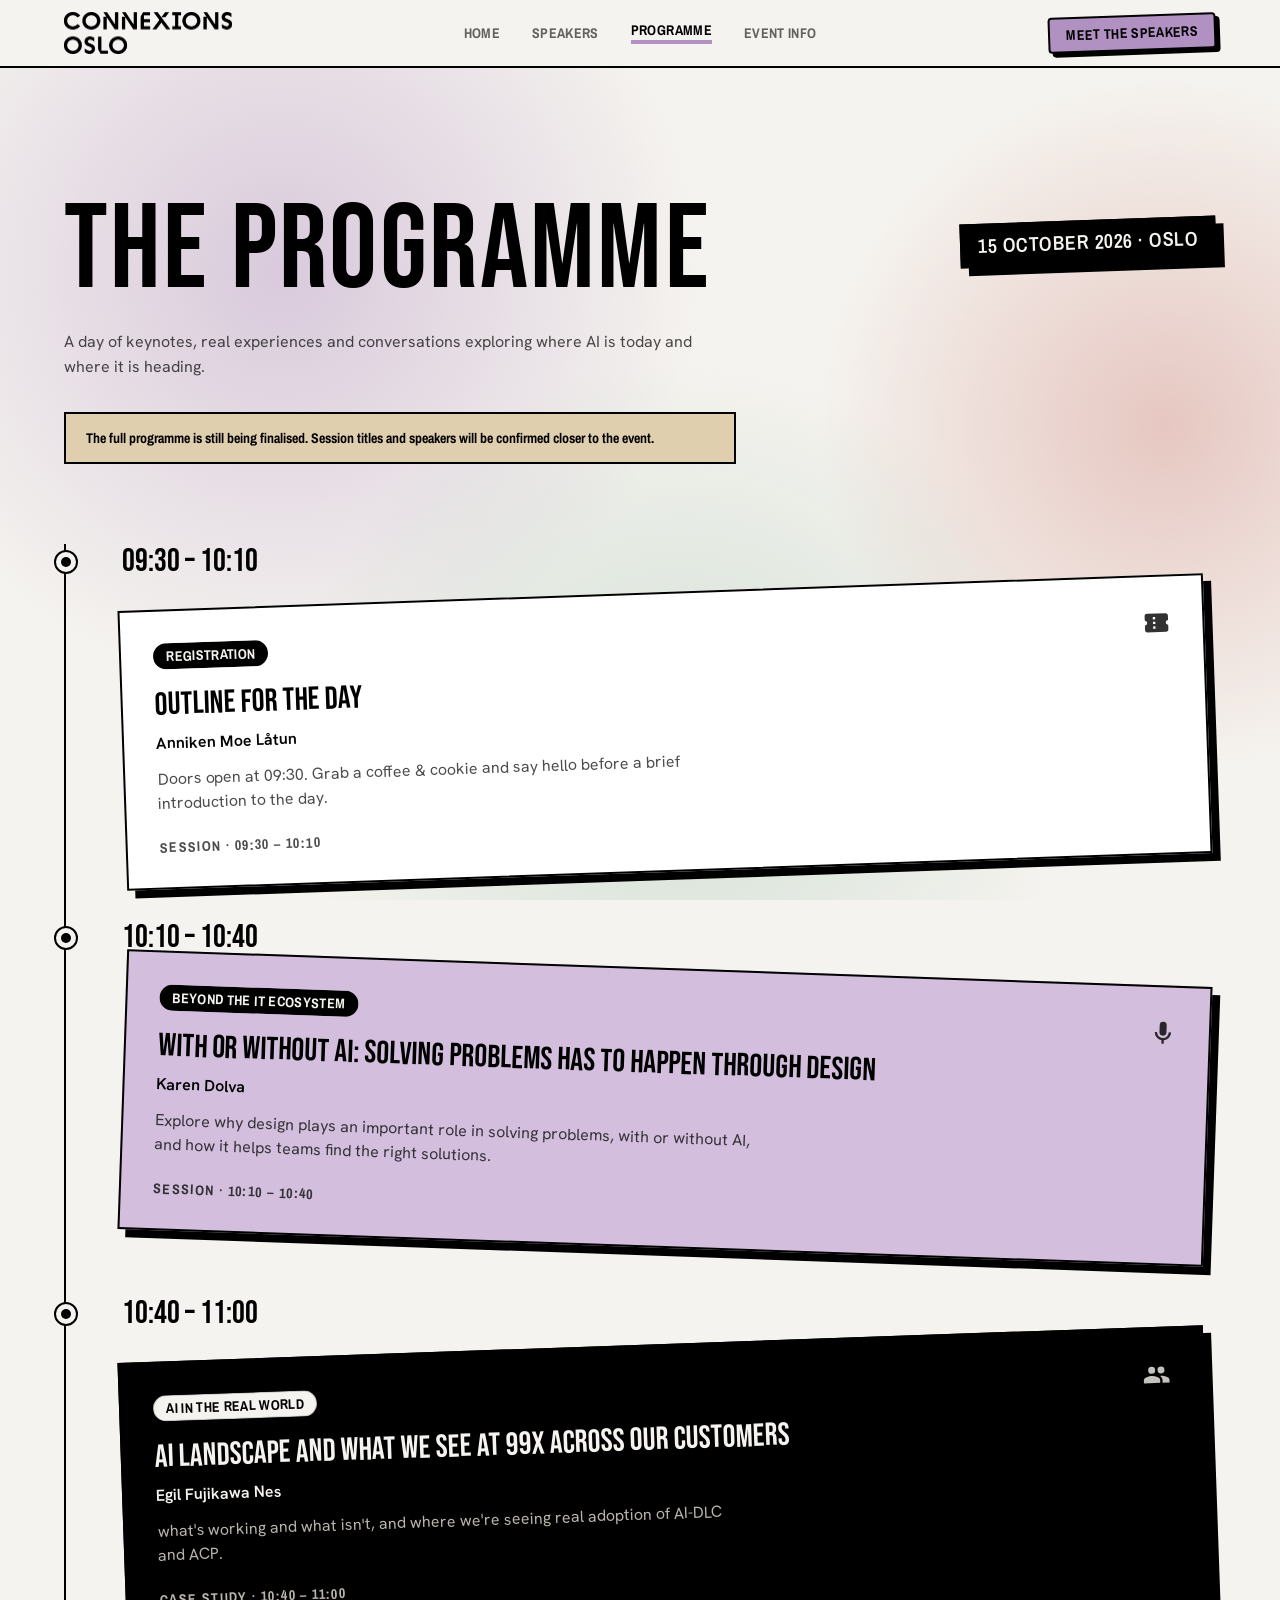
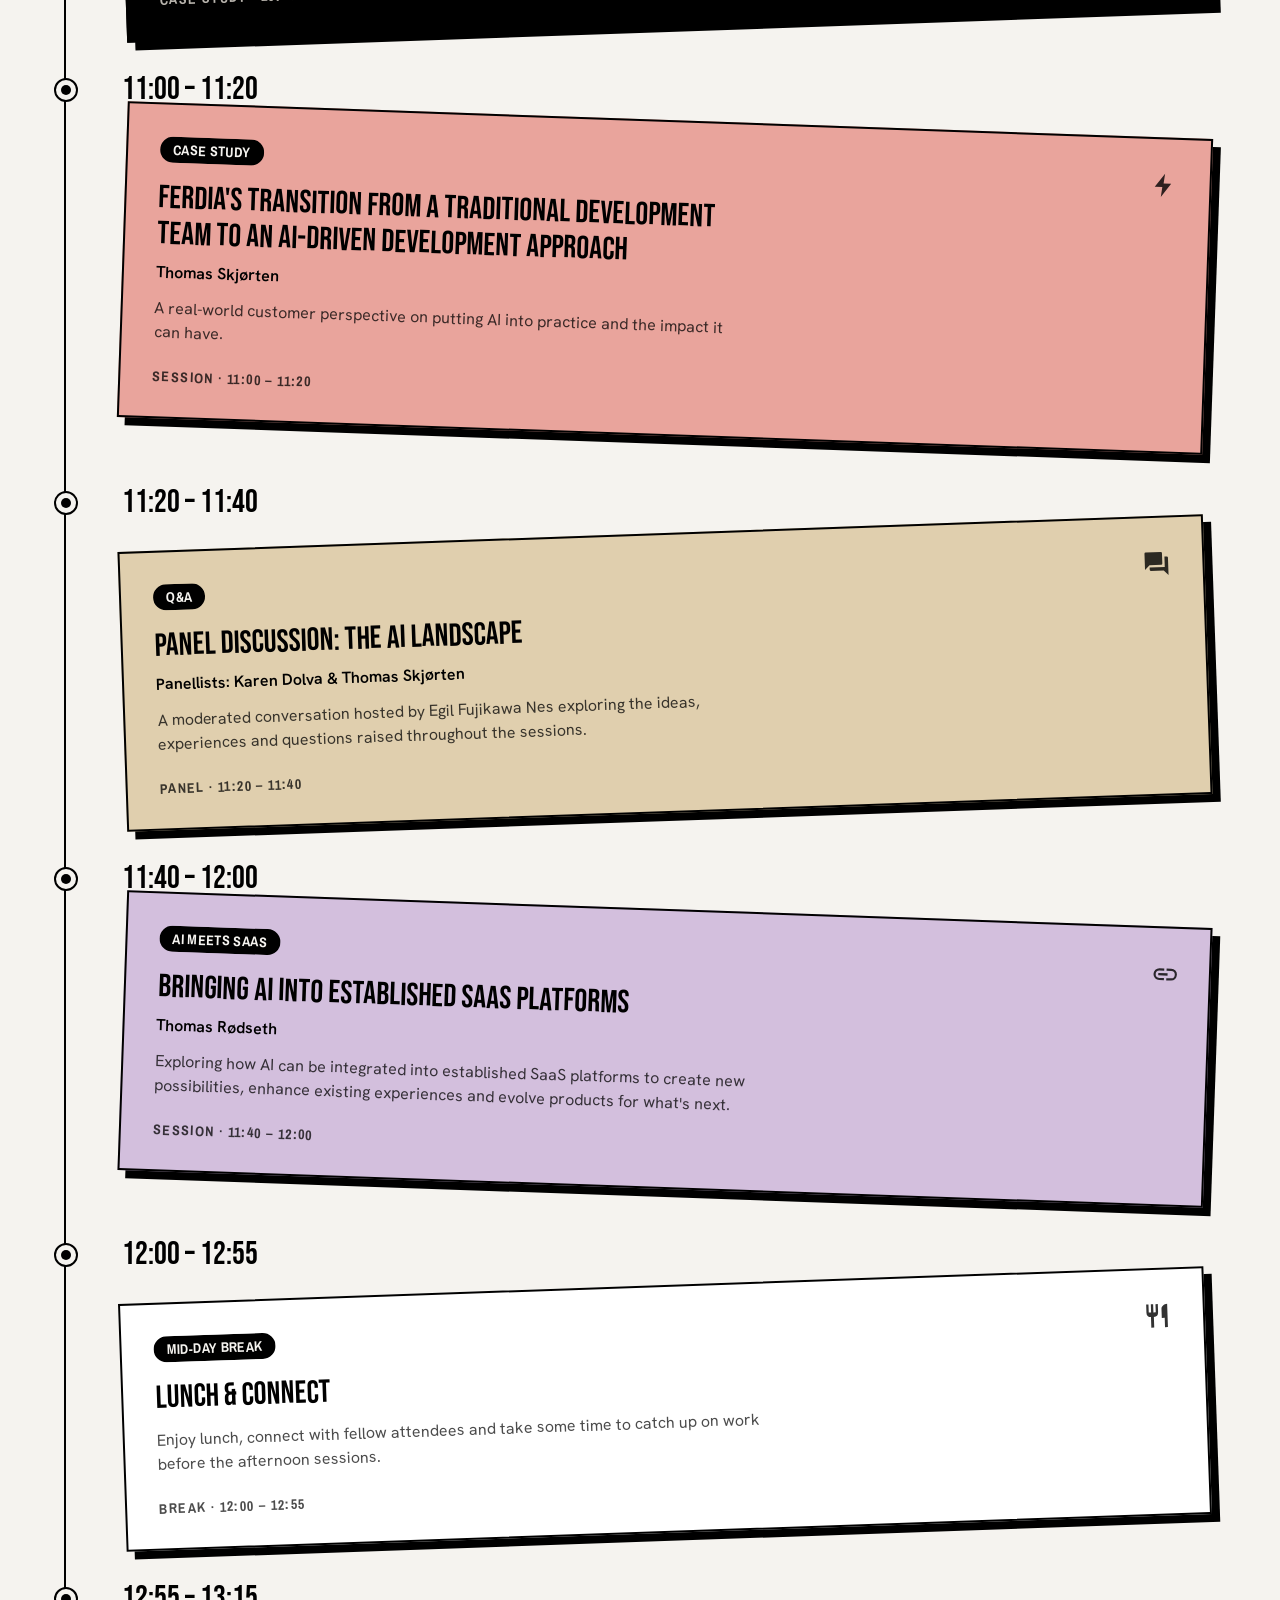
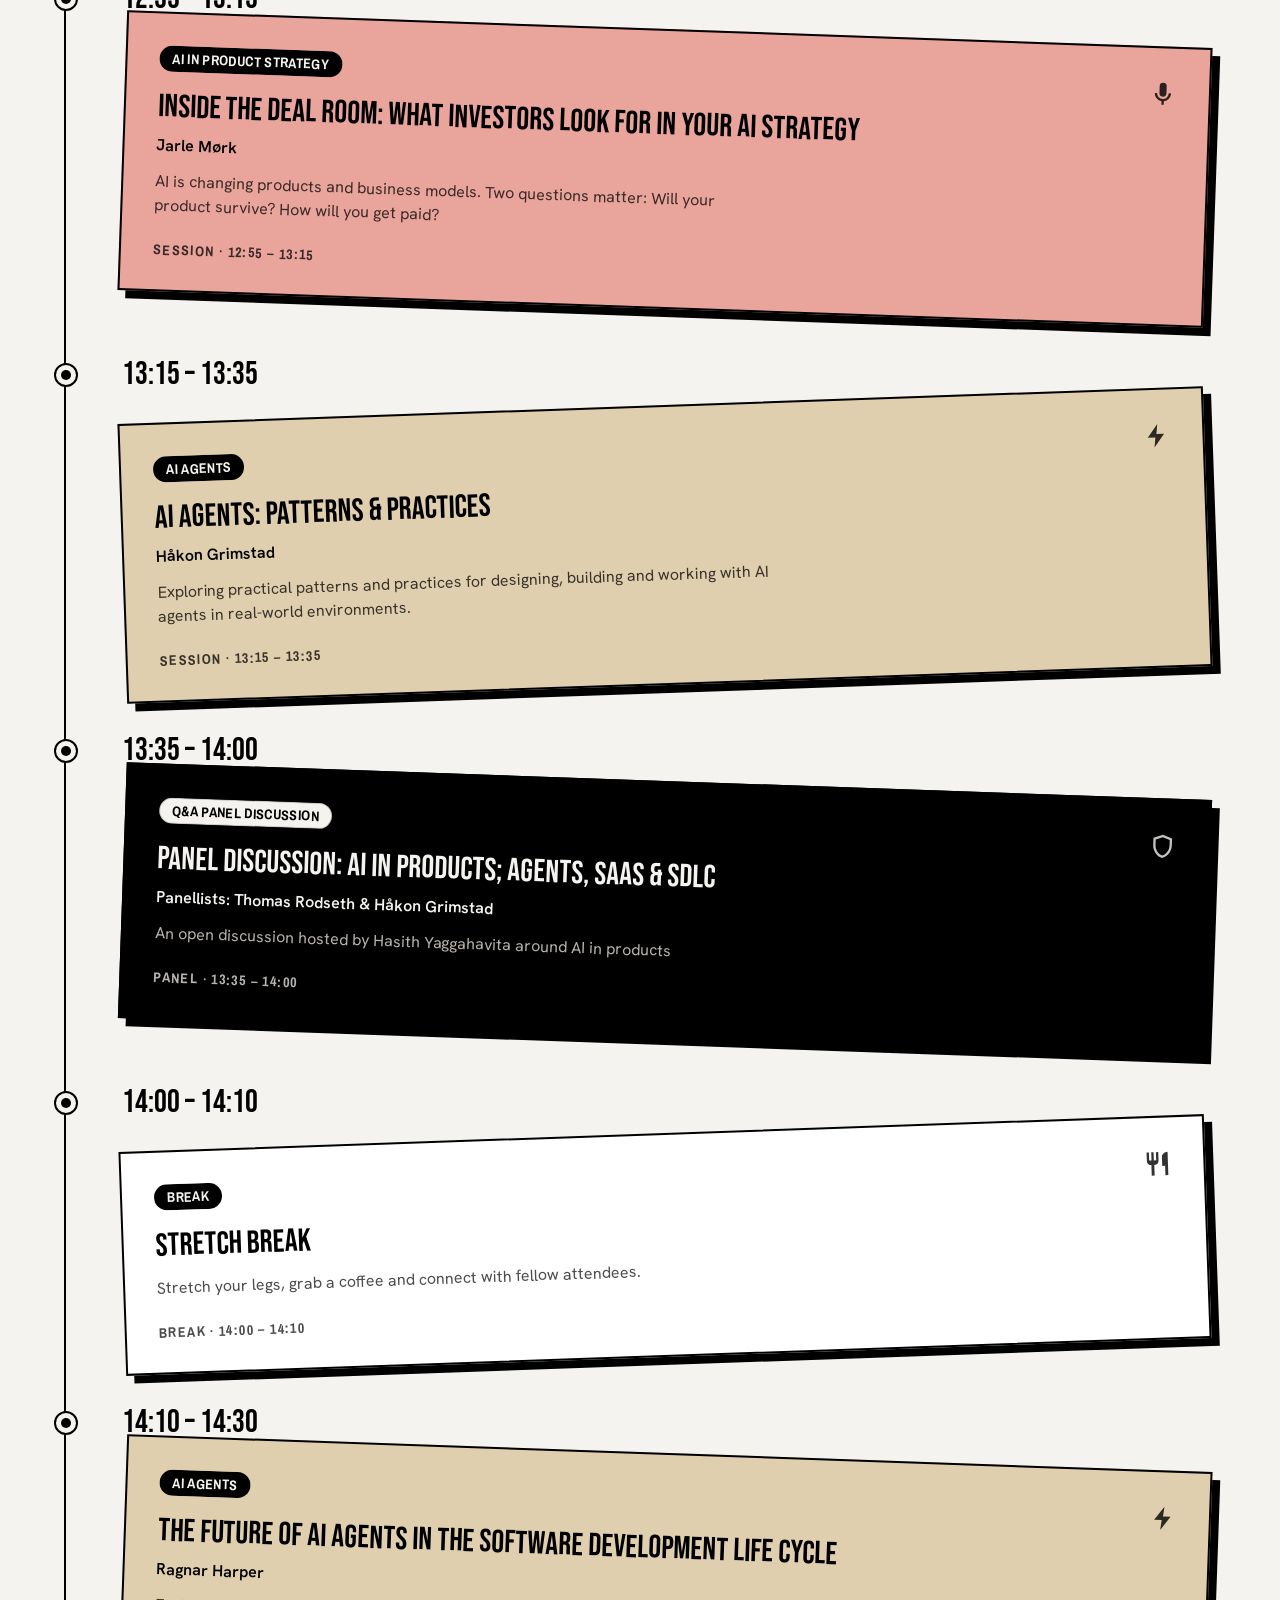
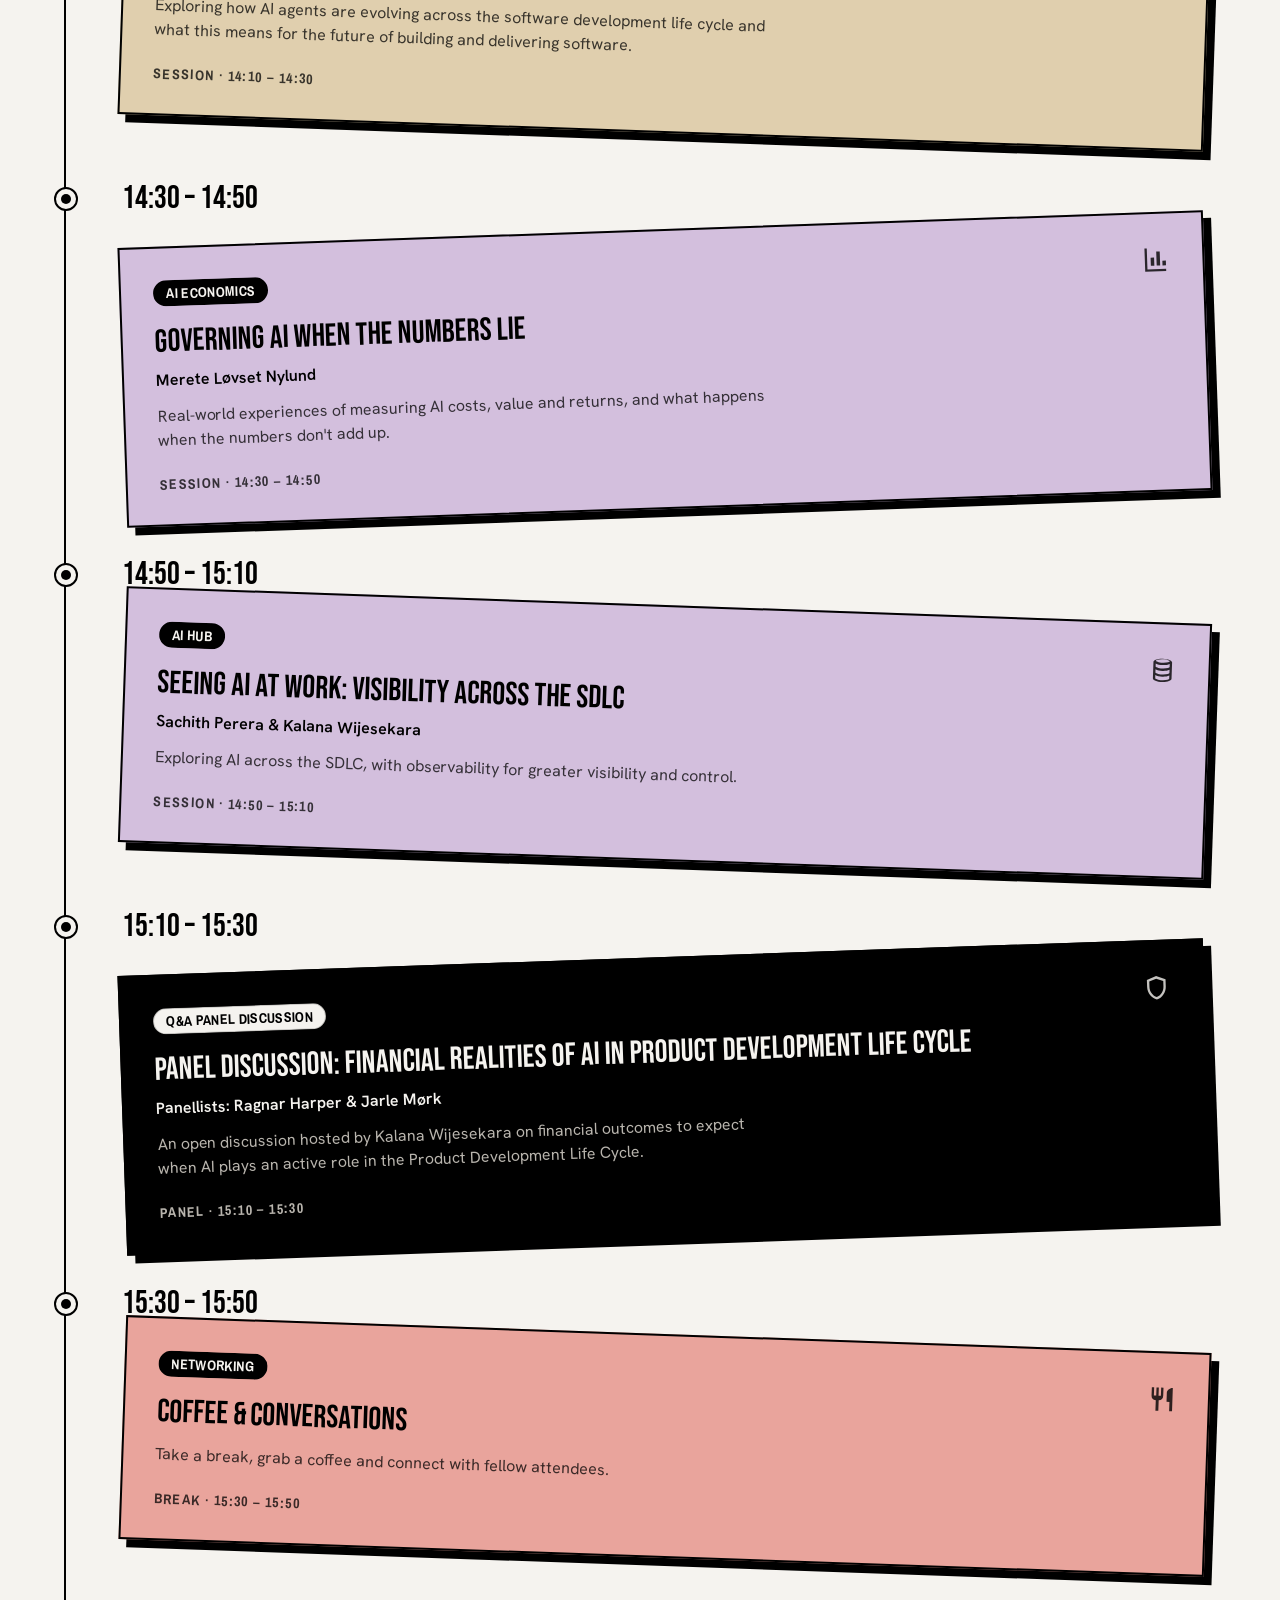
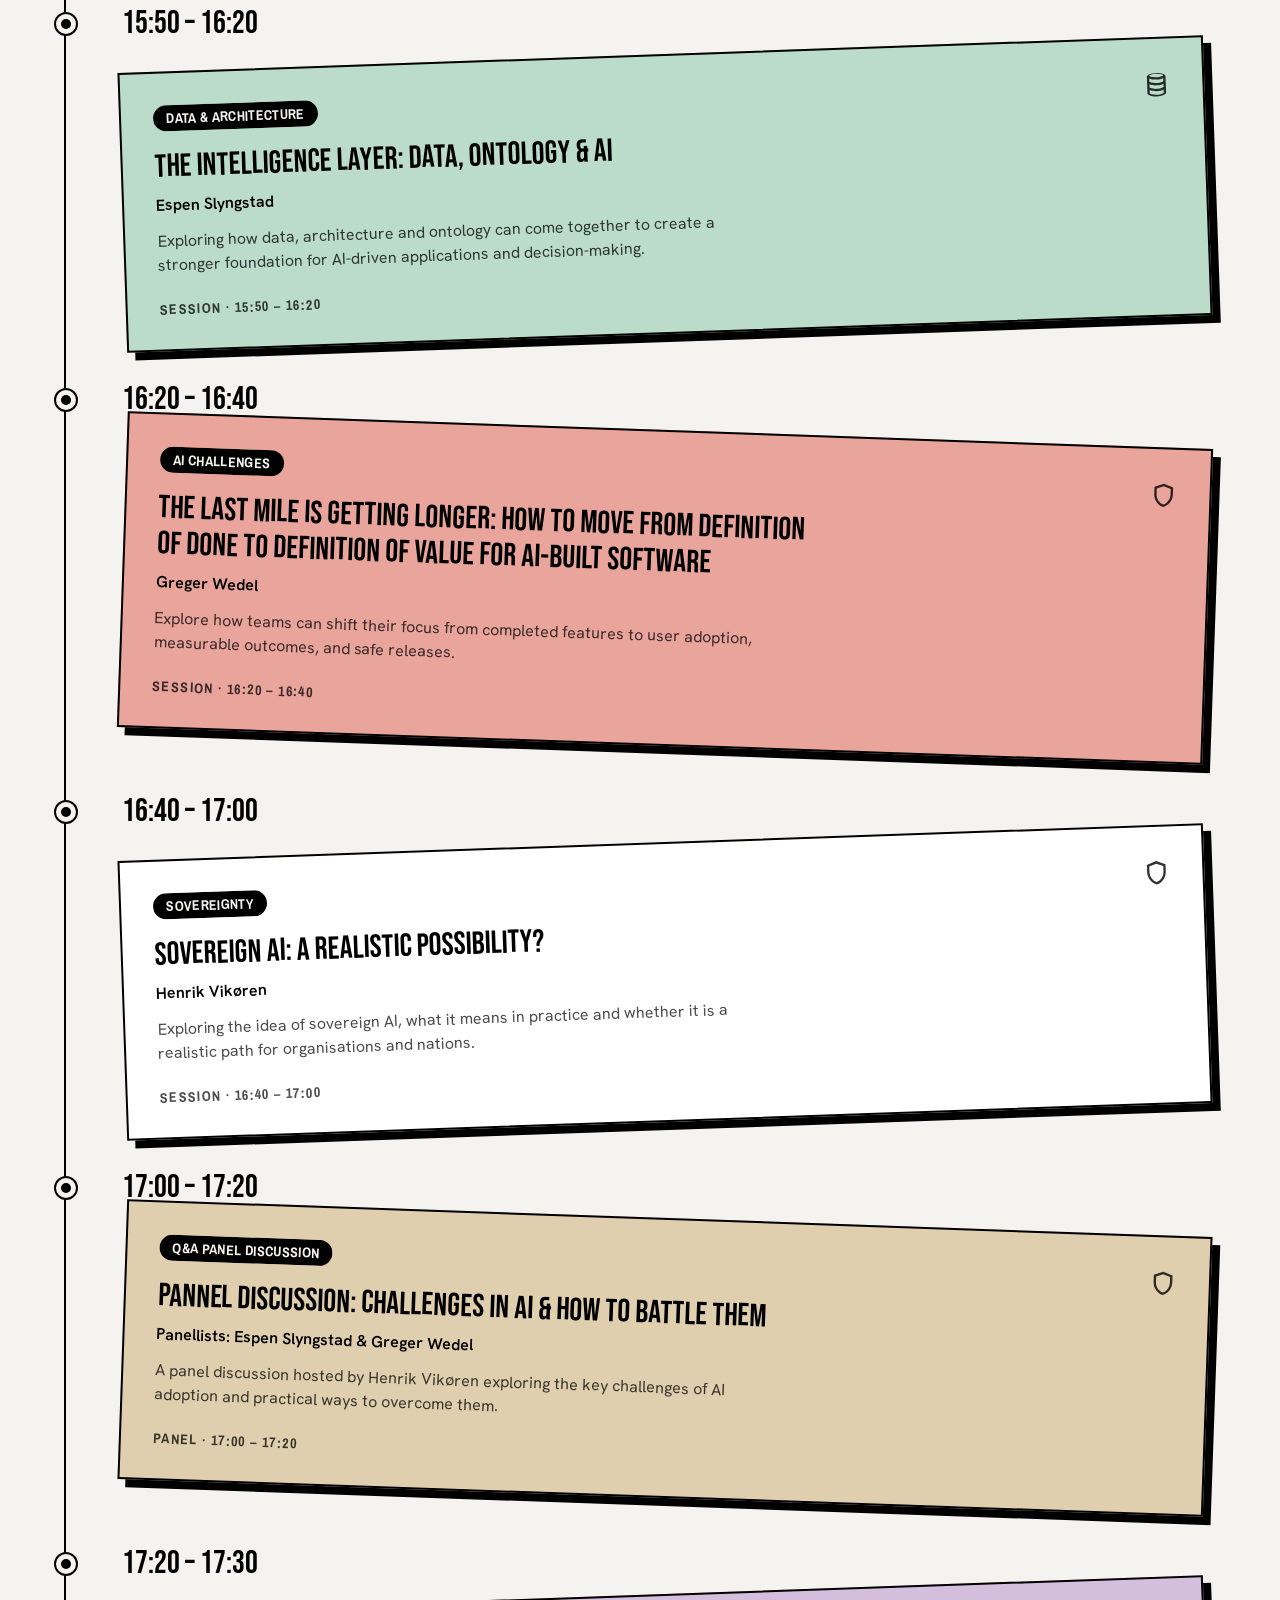
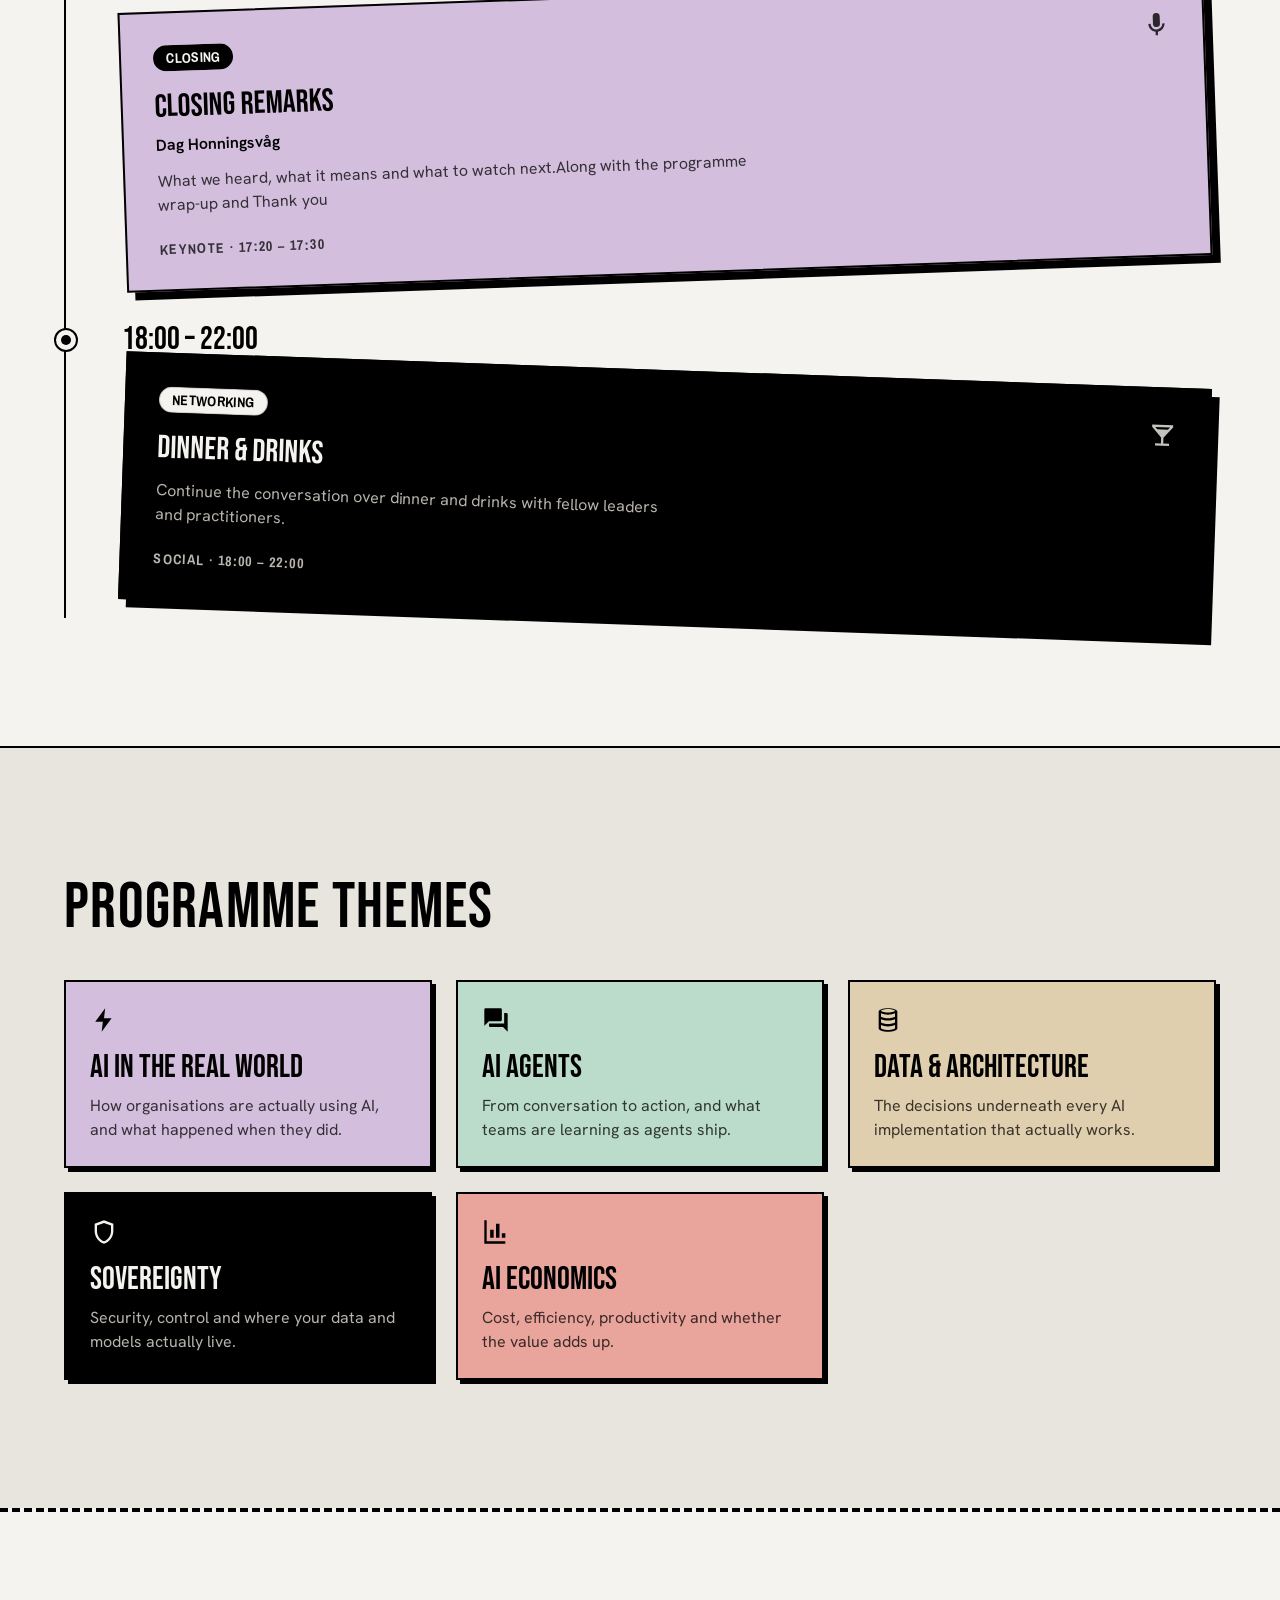
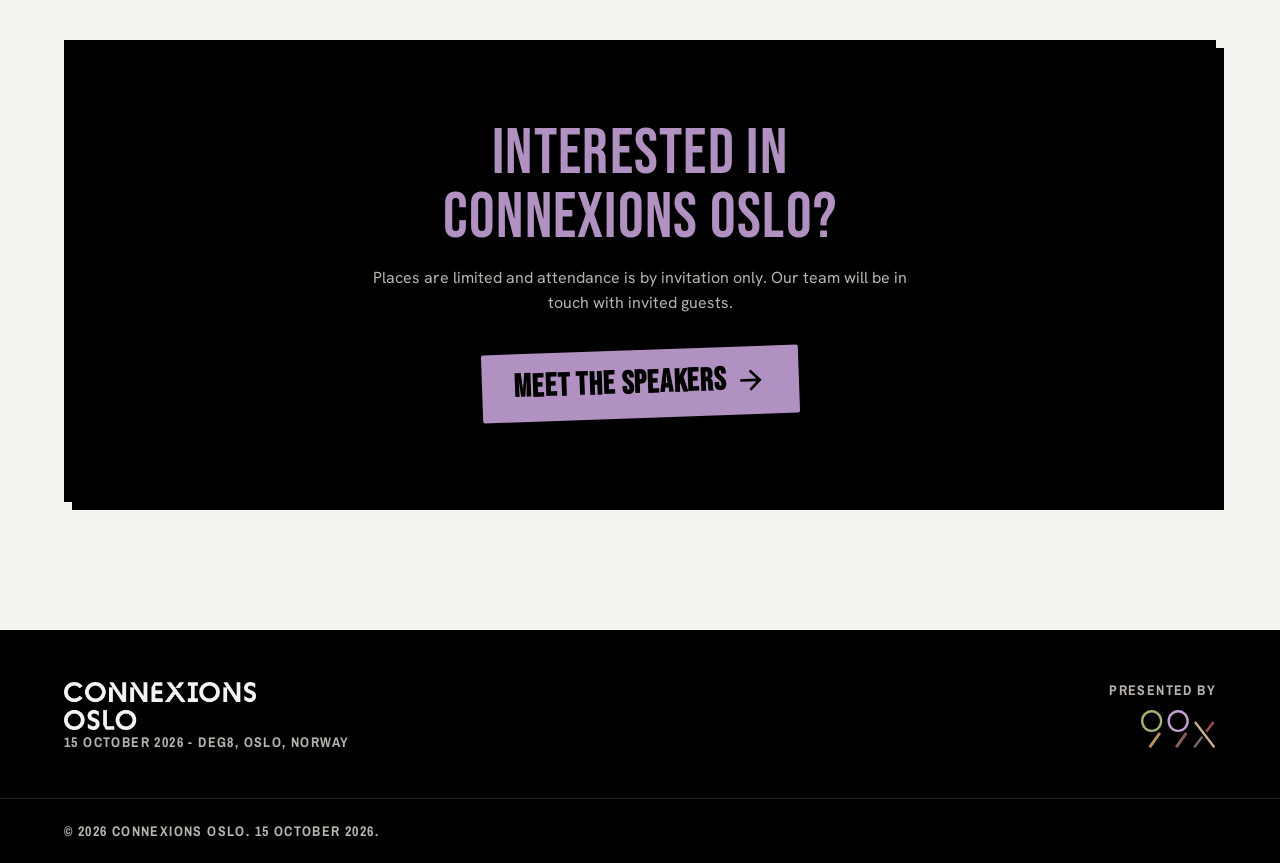
==== commit b9bca48e: "Build from 1e987f8597e798e1ba0e59e293f57f26f23952ad" ====
--- a/agenda/index.html
+++ b/agenda/index.html
@@ -19,7 +19,7 @@
       pulled onto it with -translate-x-1/2 - so the rail, dots and content
       stay aligned at every width without breakpoint-specific offsets.
       Right padding on the list leaves room for the cards' 8px hard shadow.
-    --> <ol class="relative m-0 list-none border-l-2 border-ink p-0 pr-2"> <li class="relative pb-12 pl-6 last:pb-0 sm:pl-10 lg:pl-14"> <span aria-hidden="true" class="absolute top-1.5 left-0 flex size-6 -translate-x-1/2 items-center justify-center rounded-full border-2 border-ink bg-paper"> <span class="size-2.5 rounded-full bg-ink"></span> </span> <p class="mb-3 font-display text-headline-lg tabular-nums text-ink"> <time datetime="2026-10-15T09:30:00+02:00">09:30 – 10:10</time> </p> <article class="relative flex flex-col p-6 sm:p-8 edge drop-2 sticker bg-white text-ink"> <div class="mb-4 flex items-start justify-between gap-3"> <span class="inline-flex items-center rounded-full px-3 py-1 font-ui text-label font-bold uppercase tracking-wide whitespace-nowrap border border-ink/20 bg-ink text-chalk"> Registration </span> <svg class="size-7 shrink-0 opacity-80" viewBox="0 0 24 24" fill="currentColor" aria-hidden="true" focusable="false"><path d="M20 12c0-1.1.9-2 2-2V6c0-1.1-.9-2-2-2H4c-1.1 0-2 .9-2 2v4c1.1 0 2 .9 2 2s-.9 2-2 2v4c0 1.1.9 2 2 2h16c1.1 0 2-.9 2-2v-4c-1.1 0-2-.9-2-2Zm-9 5H9v-2h2v2Zm0-4H9v-2h2v2Zm0-4H9V7h2v2Z"></path></svg> </div>  <h3 class="font-display text-headline-lg text-balance">Outline for the day</h3> <p class="mt-2 font-body text-body-md font-semibold">Anniken Moe Låtun</p> <p class="mt-3 max-w-[68ch] font-body text-body-md text-ink/70"> Doors open at 09:30. Grab a coffee &amp; cookie and say hello before a brief introduction to the day. </p> <p class="mt-auto pt-6 font-ui text-label uppercase tracking-widest text-ink/70"> Session · 09:30 – 10:10 </p> </article> </li><li class="relative pb-12 pl-6 last:pb-0 sm:pl-10 lg:pl-14"> <span aria-hidden="true" class="absolute top-1.5 left-0 flex size-6 -translate-x-1/2 items-center justify-center rounded-full border-2 border-ink bg-paper"> <span class="size-2.5 rounded-full bg-ink"></span> </span> <p class="mb-3 font-display text-headline-lg tabular-nums text-ink"> <time datetime="2026-10-15T10:10:00+02:00">10:10 – 10:40</time> </p> <article class="relative flex flex-col p-6 sm:p-8 edge drop-2 sticker-alt bg-lavender-soft text-ink"> <div class="mb-4 flex items-start justify-between gap-3"> <span class="inline-flex items-center rounded-full px-3 py-1 font-ui text-label font-bold uppercase tracking-wide whitespace-nowrap border border-ink/20 bg-ink text-chalk"> Beyond the IT Ecosystem </span> <svg class="size-7 shrink-0 opacity-80" viewBox="0 0 24 24" fill="currentColor" aria-hidden="true" focusable="false"><path d="M12 14a3 3 0 0 0 3-3V5a3 3 0 1 0-6 0v6a3 3 0 0 0 3 3Zm5-3a5 5 0 0 1-10 0H5a7 7 0 0 0 6 6.92V21h2v-3.08A7 7 0 0 0 19 11h-2Z"></path></svg> </div>  <h3 class="font-display text-headline-lg text-balance">With or without AI: Solving problems has to happen through design</h3> <p class="mt-2 font-body text-body-md font-semibold">Karen Dolva</p> <p class="mt-3 max-w-[68ch] font-body text-body-md text-ink/75"> Explore why design plays an important role in solving problems, with or without AI, and how it helps teams find the right solutions. </p> <p class="mt-auto pt-6 font-ui text-label uppercase tracking-widest text-ink/75"> Session · 10:10 – 10:40 </p> </article> </li><li class="relative pb-12 pl-6 last:pb-0 sm:pl-10 lg:pl-14"> <span aria-hidden="true" class="absolute top-1.5 left-0 flex size-6 -translate-x-1/2 items-center justify-center rounded-full border-2 border-ink bg-paper"> <span class="size-2.5 rounded-full bg-ink"></span> </span> <p class="mb-3 font-display text-headline-lg tabular-nums text-ink"> <time datetime="2026-10-15T10:40:00+02:00">10:40 – 11:00</time> </p> <article class="relative flex flex-col p-6 sm:p-8 edge drop-2 sticker bg-ink text-chalk"> <div class="mb-4 flex items-start justify-between gap-3"> <span class="inline-flex items-center rounded-full px-3 py-1 font-ui text-label font-bold uppercase tracking-wide whitespace-nowrap border border-ink/20 bg-chalk text-ink"> AI in the real world </span> <svg class="size-7 shrink-0 opacity-80" viewBox="0 0 24 24" fill="currentColor" aria-hidden="true" focusable="false"><path d="M16 11a3 3 0 1 0 0-6 3 3 0 0 0 0 6Zm-8 0a3 3 0 1 0 0-6 3 3 0 0 0 0 6Zm0 2c-2.33 0-7 1.17-7 3.5V19h14v-2.5c0-2.33-4.67-3.5-7-3.5Zm8 0c-.29 0-.62.02-.97.05 1.16.84 1.97 1.97 1.97 3.45V19h6v-2.5c0-2.33-4.67-3.5-7-3.5Z"></path></svg> </div>  <h3 class="font-display text-headline-lg text-balance">AI Landscape and what we see at 99x across our customers</h3> <p class="mt-2 font-body text-body-md font-semibold">Egil Fujikawa Nes</p> <p class="mt-3 max-w-[68ch] font-body text-body-md text-chalk-dim"> what&#39;s working and what isn&#39;t, and where we&#39;re seeing real adoption of AI-DLC and ACP. </p> <p class="mt-auto pt-6 font-ui text-label uppercase tracking-widest text-chalk-dim"> Case study · 10:40 – 11:00 </p> </article> </li><li class="relative pb-12 pl-6 last:pb-0 sm:pl-10 lg:pl-14"> <span aria-hidden="true" class="absolute top-1.5 left-0 flex size-6 -translate-x-1/2 items-center justify-center rounded-full border-2 border-ink bg-paper"> <span class="size-2.5 rounded-full bg-ink"></span> </span> <p class="mb-3 font-display text-headline-lg tabular-nums text-ink"> <time datetime="2026-10-15T11:00:00+02:00">11:00 – 11:20</time> </p> <article class="relative flex flex-col p-6 sm:p-8 edge drop-2 sticker-alt bg-salmon-soft text-ink"> <div class="mb-4 flex items-start justify-between gap-3"> <span class="inline-flex items-center rounded-full px-3 py-1 font-ui text-label font-bold uppercase tracking-wide whitespace-nowrap border border-ink/20 bg-ink text-chalk"> Case Study </span> <svg class="size-7 shrink-0 opacity-80" viewBox="0 0 24 24" fill="currentColor" aria-hidden="true" focusable="false"><path d="M13 2 4.5 13.5H11l-1 8.5 8.5-11.5H12l1-8.5Z"></path></svg> </div>  <h3 class="font-display text-headline-lg text-balance">Ferdia&#39;s transition from a traditional development team to an AI-driven development approach</h3> <p class="mt-2 font-body text-body-md font-semibold">Thomas Skjørten</p> <p class="mt-3 max-w-[68ch] font-body text-body-md text-ink/75"> A real-world customer perspective on putting AI into practice and the impact it can have. </p> <p class="mt-auto pt-6 font-ui text-label uppercase tracking-widest text-ink/75"> Session · 11:00 – 11:20 </p> </article> </li><li class="relative pb-12 pl-6 last:pb-0 sm:pl-10 lg:pl-14"> <span aria-hidden="true" class="absolute top-1.5 left-0 flex size-6 -translate-x-1/2 items-center justify-center rounded-full border-2 border-ink bg-paper"> <span class="size-2.5 rounded-full bg-ink"></span> </span> <p class="mb-3 font-display text-headline-lg tabular-nums text-ink"> <time datetime="2026-10-15T11:20:00+02:00">11:20 – 11:40</time> </p> <article class="relative flex flex-col p-6 sm:p-8 edge drop-2 sticker bg-tan-soft text-ink"> <div class="mb-4 flex items-start justify-between gap-3"> <span class="inline-flex items-center rounded-full px-3 py-1 font-ui text-label font-bold uppercase tracking-wide whitespace-nowrap border border-ink/20 bg-ink text-chalk"> Q&amp;A </span> <svg class="size-7 shrink-0 opacity-80" viewBox="0 0 24 24" fill="currentColor" aria-hidden="true" focusable="false"><path d="M17 12V3a1 1 0 0 0-1-1H3a1 1 0 0 0-1 1v14l4-4h10a1 1 0 0 0 1-1Zm4-6h-2v9H6v2a1 1 0 0 0 1 1h11l4 4V7a1 1 0 0 0-1-1Z"></path></svg> </div>  <h3 class="font-display text-headline-lg text-balance">Panel Discussion: The AI Landscape</h3> <p class="mt-2 font-body text-body-md font-semibold">Panellists: Karen Dolva &amp; Thomas Skjørten</p> <p class="mt-3 max-w-[68ch] font-body text-body-md text-ink/75"> A moderated conversation hosted by Egil Fujikawa Nes exploring the ideas, experiences and questions raised throughout the sessions. </p> <p class="mt-auto pt-6 font-ui text-label uppercase tracking-widest text-ink/75"> Panel · 11:20 – 11:40 </p> </article> </li><li class="relative pb-12 pl-6 last:pb-0 sm:pl-10 lg:pl-14"> <span aria-hidden="true" class="absolute top-1.5 left-0 flex size-6 -translate-x-1/2 items-center justify-center rounded-full border-2 border-ink bg-paper"> <span class="size-2.5 rounded-full bg-ink"></span> </span> <p class="mb-3 font-display text-headline-lg tabular-nums text-ink"> <time datetime="2026-10-15T11:40:00+02:00">11:40 – 12:00</time> </p> <article class="relative flex flex-col p-6 sm:p-8 edge drop-2 sticker-alt bg-lavender-soft text-ink"> <div class="mb-4 flex items-start justify-between gap-3"> <span class="inline-flex items-center rounded-full px-3 py-1 font-ui text-label font-bold uppercase tracking-wide whitespace-nowrap border border-ink/20 bg-ink text-chalk"> AI Meets SaaS </span> <svg class="size-7 shrink-0 opacity-80" viewBox="0 0 24 24" fill="currentColor" aria-hidden="true" focusable="false"><path d="M3.9 12a5.1 5.1 0 0 1 5.1-5.1h4v1.9H9a3.2 3.2 0 0 0 0 6.4h4V17H9A5.1 5.1 0 0 1 3.9 12ZM8 11h8v2H8v-2Zm7-4.1h4a5.1 5.1 0 0 1 0 10.2h-4v-1.9h4a3.2 3.2 0 0 0 0-6.4h-4V6.9Z"></path></svg> </div>  <h3 class="font-display text-headline-lg text-balance">Bringing AI into Established SaaS Platforms</h3> <p class="mt-2 font-body text-body-md font-semibold">Thomas Rødseth</p> <p class="mt-3 max-w-[68ch] font-body text-body-md text-ink/75"> Exploring how AI can be integrated into established SaaS platforms to create new possibilities, enhance existing experiences and evolve products for what&#39;s next. </p> <p class="mt-auto pt-6 font-ui text-label uppercase tracking-widest text-ink/75"> Session · 11:40 – 12:00 </p> </article> </li><li class="relative pb-12 pl-6 last:pb-0 sm:pl-10 lg:pl-14"> <span aria-hidden="true" class="absolute top-1.5 left-0 flex size-6 -translate-x-1/2 items-center justify-center rounded-full border-2 border-ink bg-paper"> <span class="size-2.5 rounded-full bg-ink"></span> </span> <p class="mb-3 font-display text-headline-lg tabular-nums text-ink"> <time datetime="2026-10-15T12:00:00+02:00">12:00 – 12:55</time> </p> <article class="relative flex flex-col p-6 sm:p-8 edge drop-2 sticker bg-white text-ink"> <div class="mb-4 flex items-start justify-between gap-3"> <span class="inline-flex items-center rounded-full px-3 py-1 font-ui text-label font-bold uppercase tracking-wide whitespace-nowrap border border-ink/20 bg-ink text-chalk"> Mid-day Break </span> <svg class="size-7 shrink-0 opacity-80" viewBox="0 0 24 24" fill="currentColor" aria-hidden="true" focusable="false"><path d="M11 9H9V2H7v7H5V2H3v7a4 4 0 0 0 3.75 3.97V22h2.5v-9.03A4 4 0 0 0 13 9V2h-2v7Zm5-3v8h2.5v8H21V2c-2.76 0-5 2.24-5 4Z"></path></svg> </div>  <h3 class="font-display text-headline-lg text-balance">Lunch &amp; Connect</h3>  <p class="mt-3 max-w-[68ch] font-body text-body-md text-ink/70"> Enjoy lunch, connect with fellow attendees and take some time to catch up on work before the afternoon sessions. </p> <p class="mt-auto pt-6 font-ui text-label uppercase tracking-widest text-ink/70"> Break · 12:00 – 12:55 </p> </article> </li><li class="relative pb-12 pl-6 last:pb-0 sm:pl-10 lg:pl-14"> <span aria-hidden="true" class="absolute top-1.5 left-0 flex size-6 -translate-x-1/2 items-center justify-center rounded-full border-2 border-ink bg-paper"> <span class="size-2.5 rounded-full bg-ink"></span> </span> <p class="mb-3 font-display text-headline-lg tabular-nums text-ink"> <time datetime="2026-10-15T12:55:00+02:00">12:55 – 13:15</time> </p> <article class="relative flex flex-col p-6 sm:p-8 edge drop-2 sticker-alt bg-salmon-soft text-ink"> <div class="mb-4 flex items-start justify-between gap-3"> <span class="inline-flex items-center rounded-full px-3 py-1 font-ui text-label font-bold uppercase tracking-wide whitespace-nowrap border border-ink/20 bg-ink text-chalk"> AI in Product Strategy </span> <svg class="size-7 shrink-0 opacity-80" viewBox="0 0 24 24" fill="currentColor" aria-hidden="true" focusable="false"><path d="M12 14a3 3 0 0 0 3-3V5a3 3 0 1 0-6 0v6a3 3 0 0 0 3 3Zm5-3a5 5 0 0 1-10 0H5a7 7 0 0 0 6 6.92V21h2v-3.08A7 7 0 0 0 19 11h-2Z"></path></svg> </div>  <h3 class="font-display text-headline-lg text-balance">Inside the Deal Room: What Investors Look for in Your AI Strategy</h3> <p class="mt-2 font-body text-body-md font-semibold">Jarle Mørk</p> <p class="mt-3 max-w-[68ch] font-body text-body-md text-ink/75"> AI is changing products and business models. Two questions matter: Will your product survive? How will you get paid? </p> <p class="mt-auto pt-6 font-ui text-label uppercase tracking-widest text-ink/75"> Session · 12:55 – 13:15 </p> </article> </li><li class="relative pb-12 pl-6 last:pb-0 sm:pl-10 lg:pl-14"> <span aria-hidden="true" class="absolute top-1.5 left-0 flex size-6 -translate-x-1/2 items-center justify-center rounded-full border-2 border-ink bg-paper"> <span class="size-2.5 rounded-full bg-ink"></span> </span> <p class="mb-3 font-display text-headline-lg tabular-nums text-ink"> <time datetime="2026-10-15T13:15:00+02:00">13:15 – 13:35</time> </p> <article class="relative flex flex-col p-6 sm:p-8 edge drop-2 sticker bg-tan-soft text-ink"> <div class="mb-4 flex items-start justify-between gap-3"> <span class="inline-flex items-center rounded-full px-3 py-1 font-ui text-label font-bold uppercase tracking-wide whitespace-nowrap border border-ink/20 bg-ink text-chalk"> AI Agents </span> <svg class="size-7 shrink-0 opacity-80" viewBox="0 0 24 24" fill="currentColor" aria-hidden="true" focusable="false"><path d="M13 2 4.5 13.5H11l-1 8.5 8.5-11.5H12l1-8.5Z"></path></svg> </div>  <h3 class="font-display text-headline-lg text-balance">AI Agents: Patterns &amp; Practices</h3> <p class="mt-2 font-body text-body-md font-semibold">Håkon Grimstad</p> <p class="mt-3 max-w-[68ch] font-body text-body-md text-ink/75"> Exploring practical patterns and practices for designing, building and working with AI agents in real-world environments. </p> <p class="mt-auto pt-6 font-ui text-label uppercase tracking-widest text-ink/75"> Session · 13:15 – 13:35 </p> </article> </li><li class="relative pb-12 pl-6 last:pb-0 sm:pl-10 lg:pl-14"> <span aria-hidden="true" class="absolute top-1.5 left-0 flex size-6 -translate-x-1/2 items-center justify-center rounded-full border-2 border-ink bg-paper"> <span class="size-2.5 rounded-full bg-ink"></span> </span> <p class="mb-3 font-display text-headline-lg tabular-nums text-ink"> <time datetime="2026-10-15T13:35:00+02:00">13:35 – 14:00</time> </p> <article class="relative flex flex-col p-6 sm:p-8 edge drop-2 sticker-alt bg-ink text-chalk"> <div class="mb-4 flex items-start justify-between gap-3"> <span class="inline-flex items-center rounded-full px-3 py-1 font-ui text-label font-bold uppercase tracking-wide whitespace-nowrap border border-ink/20 bg-chalk text-ink"> Q&amp;A Panel Discussion </span> <svg class="size-7 shrink-0 opacity-80" viewBox="0 0 24 24" fill="currentColor" aria-hidden="true" focusable="false"><path d="M12 2 4 5v6.1c0 5 3.4 9.7 8 10.9 4.6-1.2 8-5.9 8-10.9V5l-8-3Zm6 9.1c0 4-2.6 7.8-6 8.8-3.4-1-6-4.8-6-8.8V6.4l6-2.2 6 2.2v4.7Z"></path></svg> </div>  <h3 class="font-display text-headline-lg text-balance">Panel Discussion: AI in Products; Agents, SAAS &amp; SDLC</h3> <p class="mt-2 font-body text-body-md font-semibold">Panellists: Thomas Rodseth, Jarle Mørk &amp; Håkon Grimstad</p> <p class="mt-3 max-w-[68ch] font-body text-body-md text-chalk-dim"> An open discussion hosted by Hasith Yaggahavita around AI in products </p> <p class="mt-auto pt-6 font-ui text-label uppercase tracking-widest text-chalk-dim"> Panel · 13:35 – 14:00 </p> </article> </li><li class="relative pb-12 pl-6 last:pb-0 sm:pl-10 lg:pl-14"> <span aria-hidden="true" class="absolute top-1.5 left-0 flex size-6 -translate-x-1/2 items-center justify-center rounded-full border-2 border-ink bg-paper"> <span class="size-2.5 rounded-full bg-ink"></span> </span> <p class="mb-3 font-display text-headline-lg tabular-nums text-ink"> <time datetime="2026-10-15T14:00:00+02:00">14:00 – 14:10</time> </p> <article class="relative flex flex-col p-6 sm:p-8 edge drop-2 sticker bg-white text-ink"> <div class="mb-4 flex items-start justify-between gap-3"> <span class="inline-flex items-center rounded-full px-3 py-1 font-ui text-label font-bold uppercase tracking-wide whitespace-nowrap border border-ink/20 bg-ink text-chalk"> Break </span> <svg class="size-7 shrink-0 opacity-80" viewBox="0 0 24 24" fill="currentColor" aria-hidden="true" focusable="false"><path d="M11 9H9V2H7v7H5V2H3v7a4 4 0 0 0 3.75 3.97V22h2.5v-9.03A4 4 0 0 0 13 9V2h-2v7Zm5-3v8h2.5v8H21V2c-2.76 0-5 2.24-5 4Z"></path></svg> </div>  <h3 class="font-display text-headline-lg text-balance">Stretch break</h3>  <p class="mt-3 max-w-[68ch] font-body text-body-md text-ink/70"> Stretch your legs, grab a coffee and connect with fellow attendees. </p> <p class="mt-auto pt-6 font-ui text-label uppercase tracking-widest text-ink/70"> Break · 14:00 – 14:10 </p> </article> </li><li class="relative pb-12 pl-6 last:pb-0 sm:pl-10 lg:pl-14"> <span aria-hidden="true" class="absolute top-1.5 left-0 flex size-6 -translate-x-1/2 items-center justify-center rounded-full border-2 border-ink bg-paper"> <span class="size-2.5 rounded-full bg-ink"></span> </span> <p class="mb-3 font-display text-headline-lg tabular-nums text-ink"> <time datetime="2026-10-15T14:10:00+02:00">14:10 – 14:30</time> </p> <article class="relative flex flex-col p-6 sm:p-8 edge drop-2 sticker-alt bg-tan-soft text-ink"> <div class="mb-4 flex items-start justify-between gap-3"> <span class="inline-flex items-center rounded-full px-3 py-1 font-ui text-label font-bold uppercase tracking-wide whitespace-nowrap border border-ink/20 bg-ink text-chalk"> AI Agents </span> <svg class="size-7 shrink-0 opacity-80" viewBox="0 0 24 24" fill="currentColor" aria-hidden="true" focusable="false"><path d="M13 2 4.5 13.5H11l-1 8.5 8.5-11.5H12l1-8.5Z"></path></svg> </div>  <h3 class="font-display text-headline-lg text-balance">The Future of AI Agents in the Software Development Life Cycle</h3> <p class="mt-2 font-body text-body-md font-semibold">Ragnar Harper</p> <p class="mt-3 max-w-[68ch] font-body text-body-md text-ink/75"> Exploring how AI agents are evolving across the software development life cycle and what this means for the future of building and delivering software. </p> <p class="mt-auto pt-6 font-ui text-label uppercase tracking-widest text-ink/75"> Session · 14:10 – 14:30 </p> </article> </li><li class="relative pb-12 pl-6 last:pb-0 sm:pl-10 lg:pl-14"> <span aria-hidden="true" class="absolute top-1.5 left-0 flex size-6 -translate-x-1/2 items-center justify-center rounded-full border-2 border-ink bg-paper"> <span class="size-2.5 rounded-full bg-ink"></span> </span> <p class="mb-3 font-display text-headline-lg tabular-nums text-ink"> <time datetime="2026-10-15T14:30:00+02:00">14:30 – 14:50</time> </p> <article class="relative flex flex-col p-6 sm:p-8 edge drop-2 sticker bg-lavender-soft text-ink"> <div class="mb-4 flex items-start justify-between gap-3"> <span class="inline-flex items-center rounded-full px-3 py-1 font-ui text-label font-bold uppercase tracking-wide whitespace-nowrap border border-ink/20 bg-ink text-chalk"> AI Economics </span> <svg class="size-7 shrink-0 opacity-80" viewBox="0 0 24 24" fill="currentColor" aria-hidden="true" focusable="false"><path d="M4 20h16v2H2V2h2v18Zm3-3V10h3v7H7Zm5 0V5h3v12h-3Zm5 0v-4h3v4h-3Z"></path></svg> </div>  <h3 class="font-display text-headline-lg text-balance">Governing AI when the numbers lie</h3> <p class="mt-2 font-body text-body-md font-semibold">Merete Løvset Nylund</p> <p class="mt-3 max-w-[68ch] font-body text-body-md text-ink/75"> Real-world experiences of measuring AI costs, value and returns, and what happens when the numbers don&#39;t add up. </p> <p class="mt-auto pt-6 font-ui text-label uppercase tracking-widest text-ink/75"> Session · 14:30 – 14:50 </p> </article> </li><li class="relative pb-12 pl-6 last:pb-0 sm:pl-10 lg:pl-14"> <span aria-hidden="true" class="absolute top-1.5 left-0 flex size-6 -translate-x-1/2 items-center justify-center rounded-full border-2 border-ink bg-paper"> <span class="size-2.5 rounded-full bg-ink"></span> </span> <p class="mb-3 font-display text-headline-lg tabular-nums text-ink"> <time datetime="2026-10-15T14:50:00+02:00">14:50 – 15:10</time> </p> <article class="relative flex flex-col p-6 sm:p-8 edge drop-2 sticker-alt bg-lavender-soft text-ink"> <div class="mb-4 flex items-start justify-between gap-3"> <span class="inline-flex items-center rounded-full px-3 py-1 font-ui text-label font-bold uppercase tracking-wide whitespace-nowrap border border-ink/20 bg-ink text-chalk"> AI Hub </span> <svg class="size-7 shrink-0 opacity-80" viewBox="0 0 24 24" fill="currentColor" aria-hidden="true" focusable="false"><path d="M12 2c-4.4 0-8 1.3-8 3v14c0 1.7 3.6 3 8 3s8-1.3 8-3V5c0-1.7-3.6-3-8-3Zm6 17c0 .4-2.2 1.5-6 1.5S6 19.4 6 19v-2.7c1.5.8 3.7 1.2 6 1.2s4.5-.4 6-1.2V19Zm0-5c0 .4-2.2 1.5-6 1.5S6 14.4 6 14v-2.7c1.5.8 3.7 1.2 6 1.2s4.5-.4 6-1.2V14Zm-6-3.5c-3.8 0-6-1.1-6-1.5V6.3c1.5.8 3.7 1.2 6 1.2s4.5-.4 6-1.2V9c0 .4-2.2 1.5-6 1.5ZM12 5.5c-3.8 0-6-1.1-6-1.5s2.2-1.5 6-1.5S18 3.6 18 4s-2.2 1.5-6 1.5Z"></path></svg> </div>  <h3 class="font-display text-headline-lg text-balance">Seeing AI at Work: Visibility Across the SDLC</h3> <p class="mt-2 font-body text-body-md font-semibold">Sachith Perera &amp; Kalana Wijesekara</p> <p class="mt-3 max-w-[68ch] font-body text-body-md text-ink/75"> Exploring AI across the SDLC, with observability for greater visibility and control. </p> <p class="mt-auto pt-6 font-ui text-label uppercase tracking-widest text-ink/75"> Session · 14:50 – 15:10 </p> </article> </li><li class="relative pb-12 pl-6 last:pb-0 sm:pl-10 lg:pl-14"> <span aria-hidden="true" class="absolute top-1.5 left-0 flex size-6 -translate-x-1/2 items-center justify-center rounded-full border-2 border-ink bg-paper"> <span class="size-2.5 rounded-full bg-ink"></span> </span> <p class="mb-3 font-display text-headline-lg tabular-nums text-ink"> <time datetime="2026-10-15T15:10:00+02:00">15:10 – 15:30</time> </p> <article class="relative flex flex-col p-6 sm:p-8 edge drop-2 sticker bg-ink text-chalk"> <div class="mb-4 flex items-start justify-between gap-3"> <span class="inline-flex items-center rounded-full px-3 py-1 font-ui text-label font-bold uppercase tracking-wide whitespace-nowrap border border-ink/20 bg-chalk text-ink"> Q&amp;A Panel Discussion </span> <svg class="size-7 shrink-0 opacity-80" viewBox="0 0 24 24" fill="currentColor" aria-hidden="true" focusable="false"><path d="M12 2 4 5v6.1c0 5 3.4 9.7 8 10.9 4.6-1.2 8-5.9 8-10.9V5l-8-3Zm6 9.1c0 4-2.6 7.8-6 8.8-3.4-1-6-4.8-6-8.8V6.4l6-2.2 6 2.2v4.7Z"></path></svg> </div>  <h3 class="font-display text-headline-lg text-balance">Panel Discussion: AI in the Software Development LifeCycle</h3> <p class="mt-2 font-body text-body-md font-semibold">Panellists: Ragnar Harper</p> <p class="mt-3 max-w-[68ch] font-body text-body-md text-chalk-dim"> An open discussion hosted by Kalana Wijesekara around the themes shaping the future of AI, from AI agents and sovereign AI to data platforms and architecture. </p> <p class="mt-auto pt-6 font-ui text-label uppercase tracking-widest text-chalk-dim"> Panel · 15:10 – 15:30 </p> </article> </li><li class="relative pb-12 pl-6 last:pb-0 sm:pl-10 lg:pl-14"> <span aria-hidden="true" class="absolute top-1.5 left-0 flex size-6 -translate-x-1/2 items-center justify-center rounded-full border-2 border-ink bg-paper"> <span class="size-2.5 rounded-full bg-ink"></span> </span> <p class="mb-3 font-display text-headline-lg tabular-nums text-ink"> <time datetime="2026-10-15T15:30:00+02:00">15:30 – 15:50</time> </p> <article class="relative flex flex-col p-6 sm:p-8 edge drop-2 sticker-alt bg-salmon-soft text-ink"> <div class="mb-4 flex items-start justify-between gap-3"> <span class="inline-flex items-center rounded-full px-3 py-1 font-ui text-label font-bold uppercase tracking-wide whitespace-nowrap border border-ink/20 bg-ink text-chalk"> Networking </span> <svg class="size-7 shrink-0 opacity-80" viewBox="0 0 24 24" fill="currentColor" aria-hidden="true" focusable="false"><path d="M11 9H9V2H7v7H5V2H3v7a4 4 0 0 0 3.75 3.97V22h2.5v-9.03A4 4 0 0 0 13 9V2h-2v7Zm5-3v8h2.5v8H21V2c-2.76 0-5 2.24-5 4Z"></path></svg> </div>  <h3 class="font-display text-headline-lg text-balance">Coffee &amp; conversations</h3>  <p class="mt-3 max-w-[68ch] font-body text-body-md text-ink/75"> Take a break, grab a coffee and connect with fellow attendees. </p> <p class="mt-auto pt-6 font-ui text-label uppercase tracking-widest text-ink/75"> Break · 15:30 – 15:50 </p> </article> </li><li class="relative pb-12 pl-6 last:pb-0 sm:pl-10 lg:pl-14"> <span aria-hidden="true" class="absolute top-1.5 left-0 flex size-6 -translate-x-1/2 items-center justify-center rounded-full border-2 border-ink bg-paper"> <span class="size-2.5 rounded-full bg-ink"></span> </span> <p class="mb-3 font-display text-headline-lg tabular-nums text-ink"> <time datetime="2026-10-15T15:50:00+02:00">15:50 – 16:20</time> </p> <article class="relative flex flex-col p-6 sm:p-8 edge drop-2 sticker bg-sage-soft text-ink"> <div class="mb-4 flex items-start justify-between gap-3"> <span class="inline-flex items-center rounded-full px-3 py-1 font-ui text-label font-bold uppercase tracking-wide whitespace-nowrap border border-ink/20 bg-ink text-chalk"> Data &amp; Architecture </span> <svg class="size-7 shrink-0 opacity-80" viewBox="0 0 24 24" fill="currentColor" aria-hidden="true" focusable="false"><path d="M12 2c-4.4 0-8 1.3-8 3v14c0 1.7 3.6 3 8 3s8-1.3 8-3V5c0-1.7-3.6-3-8-3Zm6 17c0 .4-2.2 1.5-6 1.5S6 19.4 6 19v-2.7c1.5.8 3.7 1.2 6 1.2s4.5-.4 6-1.2V19Zm0-5c0 .4-2.2 1.5-6 1.5S6 14.4 6 14v-2.7c1.5.8 3.7 1.2 6 1.2s4.5-.4 6-1.2V14Zm-6-3.5c-3.8 0-6-1.1-6-1.5V6.3c1.5.8 3.7 1.2 6 1.2s4.5-.4 6-1.2V9c0 .4-2.2 1.5-6 1.5ZM12 5.5c-3.8 0-6-1.1-6-1.5s2.2-1.5 6-1.5S18 3.6 18 4s-2.2 1.5-6 1.5Z"></path></svg> </div>  <h3 class="font-display text-headline-lg text-balance">The Intelligence Layer: Data, Ontology &amp; AI</h3> <p class="mt-2 font-body text-body-md font-semibold">Espen Slyngstad</p> <p class="mt-3 max-w-[68ch] font-body text-body-md text-ink/75"> Exploring how data, architecture and ontology can come together to create a stronger foundation for AI-driven applications and decision-making. </p> <p class="mt-auto pt-6 font-ui text-label uppercase tracking-widest text-ink/75"> Session · 15:50 – 16:20 </p> </article> </li><li class="relative pb-12 pl-6 last:pb-0 sm:pl-10 lg:pl-14"> <span aria-hidden="true" class="absolute top-1.5 left-0 flex size-6 -translate-x-1/2 items-center justify-center rounded-full border-2 border-ink bg-paper"> <span class="size-2.5 rounded-full bg-ink"></span> </span> <p class="mb-3 font-display text-headline-lg tabular-nums text-ink"> <time datetime="2026-10-15T16:20:00+02:00">16:20 – 16:40</time> </p> <article class="relative flex flex-col p-6 sm:p-8 edge drop-2 sticker-alt bg-salmon-soft text-ink"> <div class="mb-4 flex items-start justify-between gap-3"> <span class="inline-flex items-center rounded-full px-3 py-1 font-ui text-label font-bold uppercase tracking-wide whitespace-nowrap border border-ink/20 bg-ink text-chalk"> AI Challenges </span> <svg class="size-7 shrink-0 opacity-80" viewBox="0 0 24 24" fill="currentColor" aria-hidden="true" focusable="false"><path d="M12 2 4 5v6.1c0 5 3.4 9.7 8 10.9 4.6-1.2 8-5.9 8-10.9V5l-8-3Zm6 9.1c0 4-2.6 7.8-6 8.8-3.4-1-6-4.8-6-8.8V6.4l6-2.2 6 2.2v4.7Z"></path></svg> </div>  <h3 class="font-display text-headline-lg text-balance">The last mile is getting longer: How to move from Definition of Done to Definition of Value for AI-built software</h3> <p class="mt-2 font-body text-body-md font-semibold">Greger Wedel</p> <p class="mt-3 max-w-[68ch] font-body text-body-md text-ink/75"> Explore how teams can shift their focus from completed features to user adoption, measurable outcomes, and safe releases. </p> <p class="mt-auto pt-6 font-ui text-label uppercase tracking-widest text-ink/75"> Session · 16:20 – 16:40 </p> </article> </li><li class="relative pb-12 pl-6 last:pb-0 sm:pl-10 lg:pl-14"> <span aria-hidden="true" class="absolute top-1.5 left-0 flex size-6 -translate-x-1/2 items-center justify-center rounded-full border-2 border-ink bg-paper"> <span class="size-2.5 rounded-full bg-ink"></span> </span> <p class="mb-3 font-display text-headline-lg tabular-nums text-ink"> <time datetime="2026-10-15T16:40:00+02:00">16:40 – 17:00</time> </p> <article class="relative flex flex-col p-6 sm:p-8 edge drop-2 sticker bg-white text-ink"> <div class="mb-4 flex items-start justify-between gap-3"> <span class="inline-flex items-center rounded-full px-3 py-1 font-ui text-label font-bold uppercase tracking-wide whitespace-nowrap border border-ink/20 bg-ink text-chalk"> Sovereignty </span> <svg class="size-7 shrink-0 opacity-80" viewBox="0 0 24 24" fill="currentColor" aria-hidden="true" focusable="false"><path d="M12 2 4 5v6.1c0 5 3.4 9.7 8 10.9 4.6-1.2 8-5.9 8-10.9V5l-8-3Zm6 9.1c0 4-2.6 7.8-6 8.8-3.4-1-6-4.8-6-8.8V6.4l6-2.2 6 2.2v4.7Z"></path></svg> </div>  <h3 class="font-display text-headline-lg text-balance">Sovereign AI: A Realistic Possibility?</h3> <p class="mt-2 font-body text-body-md font-semibold">Henrik Vikøren</p> <p class="mt-3 max-w-[68ch] font-body text-body-md text-ink/70"> Exploring the idea of sovereign AI, what it means in practice and whether it is a realistic path for organisations and nations. </p> <p class="mt-auto pt-6 font-ui text-label uppercase tracking-widest text-ink/70"> Session · 16:40 – 17:00 </p> </article> </li><li class="relative pb-12 pl-6 last:pb-0 sm:pl-10 lg:pl-14"> <span aria-hidden="true" class="absolute top-1.5 left-0 flex size-6 -translate-x-1/2 items-center justify-center rounded-full border-2 border-ink bg-paper"> <span class="size-2.5 rounded-full bg-ink"></span> </span> <p class="mb-3 font-display text-headline-lg tabular-nums text-ink"> <time datetime="2026-10-15T17:00:00+02:00">17:00 – 17:20</time> </p> <article class="relative flex flex-col p-6 sm:p-8 edge drop-2 sticker-alt bg-tan-soft text-ink"> <div class="mb-4 flex items-start justify-between gap-3"> <span class="inline-flex items-center rounded-full px-3 py-1 font-ui text-label font-bold uppercase tracking-wide whitespace-nowrap border border-ink/20 bg-ink text-chalk"> Q&amp;A Panel Discussion </span> <svg class="size-7 shrink-0 opacity-80" viewBox="0 0 24 24" fill="currentColor" aria-hidden="true" focusable="false"><path d="M12 2 4 5v6.1c0 5 3.4 9.7 8 10.9 4.6-1.2 8-5.9 8-10.9V5l-8-3Zm6 9.1c0 4-2.6 7.8-6 8.8-3.4-1-6-4.8-6-8.8V6.4l6-2.2 6 2.2v4.7Z"></path></svg> </div>  <h3 class="font-display text-headline-lg text-balance">Pannel Discussion: Challenges in AI &amp; how to battle them</h3> <p class="mt-2 font-body text-body-md font-semibold">Panellists: Espen Slyngstad &amp; Greger Wedel</p> <p class="mt-3 max-w-[68ch] font-body text-body-md text-ink/75"> A panel discussion hosted by Henrik Vikøren exploring the key challenges of AI adoption and practical ways to overcome them. </p> <p class="mt-auto pt-6 font-ui text-label uppercase tracking-widest text-ink/75"> Panel · 17:00 – 17:20 </p> </article> </li><li class="relative pb-12 pl-6 last:pb-0 sm:pl-10 lg:pl-14"> <span aria-hidden="true" class="absolute top-1.5 left-0 flex size-6 -translate-x-1/2 items-center justify-center rounded-full border-2 border-ink bg-paper"> <span class="size-2.5 rounded-full bg-ink"></span> </span> <p class="mb-3 font-display text-headline-lg tabular-nums text-ink"> <time datetime="2026-10-15T17:20:00+02:00">17:20 – 17:30</time> </p> <article class="relative flex flex-col p-6 sm:p-8 edge drop-2 sticker bg-lavender-soft text-ink"> <div class="mb-4 flex items-start justify-between gap-3"> <span class="inline-flex items-center rounded-full px-3 py-1 font-ui text-label font-bold uppercase tracking-wide whitespace-nowrap border border-ink/20 bg-ink text-chalk"> Closing </span> <svg class="size-7 shrink-0 opacity-80" viewBox="0 0 24 24" fill="currentColor" aria-hidden="true" focusable="false"><path d="M12 14a3 3 0 0 0 3-3V5a3 3 0 1 0-6 0v6a3 3 0 0 0 3 3Zm5-3a5 5 0 0 1-10 0H5a7 7 0 0 0 6 6.92V21h2v-3.08A7 7 0 0 0 19 11h-2Z"></path></svg> </div>  <h3 class="font-display text-headline-lg text-balance">Closing remarks</h3> <p class="mt-2 font-body text-body-md font-semibold">Dag Honningsvåg</p> <p class="mt-3 max-w-[68ch] font-body text-body-md text-ink/75"> What we heard, what it means and what to watch next.Along with the programme wrap-up and Thank you </p> <p class="mt-auto pt-6 font-ui text-label uppercase tracking-widest text-ink/75"> Keynote · 17:20 – 17:30 </p> </article> </li><li class="relative pb-12 pl-6 last:pb-0 sm:pl-10 lg:pl-14"> <span aria-hidden="true" class="absolute top-1.5 left-0 flex size-6 -translate-x-1/2 items-center justify-center rounded-full border-2 border-ink bg-paper"> <span class="size-2.5 rounded-full bg-ink"></span> </span> <p class="mb-3 font-display text-headline-lg tabular-nums text-ink"> <time datetime="2026-10-15T18:00:00+02:00">18:00 – 22:00</time> </p> <article class="relative flex flex-col p-6 sm:p-8 edge drop-2 sticker-alt bg-ink text-chalk"> <div class="mb-4 flex items-start justify-between gap-3"> <span class="inline-flex items-center rounded-full px-3 py-1 font-ui text-label font-bold uppercase tracking-wide whitespace-nowrap border border-ink/20 bg-chalk text-ink"> Networking </span> <svg class="size-7 shrink-0 opacity-80" viewBox="0 0 24 24" fill="currentColor" aria-hidden="true" focusable="false"><path d="M21 5V3H3v2l8 9v5H6v2h12v-2h-5v-5l8-9ZM7.43 7 5.66 5h12.69l-1.78 2H7.43Z"></path></svg> </div>  <h3 class="font-display text-headline-lg text-balance">Dinner &amp; drinks</h3>  <p class="mt-3 max-w-[68ch] font-body text-body-md text-chalk-dim"> Continue the conversation over dinner and drinks with fellow leaders and practitioners. </p> <p class="mt-auto pt-6 font-ui text-label uppercase tracking-widest text-chalk-dim"> Social · 18:00 – 22:00 </p> </article> </li> </ol> </section>  <section class="border-t-2 border-ink bg-paper-dim"> <div class="shell section-y"> <h2 class="font-display text-headline-xl">Programme themes</h2> <!--
+    --> <ol class="relative m-0 list-none border-l-2 border-ink p-0 pr-2"> <li class="relative pb-12 pl-6 last:pb-0 sm:pl-10 lg:pl-14"> <span aria-hidden="true" class="absolute top-1.5 left-0 flex size-6 -translate-x-1/2 items-center justify-center rounded-full border-2 border-ink bg-paper"> <span class="size-2.5 rounded-full bg-ink"></span> </span> <p class="mb-3 font-display text-headline-lg tabular-nums text-ink"> <time datetime="2026-10-15T09:30:00+02:00">09:30 – 10:10</time> </p> <article class="relative flex flex-col p-6 sm:p-8 edge drop-2 sticker bg-white text-ink"> <div class="mb-4 flex items-start justify-between gap-3"> <span class="inline-flex items-center rounded-full px-3 py-1 font-ui text-label font-bold uppercase tracking-wide whitespace-nowrap border border-ink/20 bg-ink text-chalk"> Registration </span> <svg class="size-7 shrink-0 opacity-80" viewBox="0 0 24 24" fill="currentColor" aria-hidden="true" focusable="false"><path d="M20 12c0-1.1.9-2 2-2V6c0-1.1-.9-2-2-2H4c-1.1 0-2 .9-2 2v4c1.1 0 2 .9 2 2s-.9 2-2 2v4c0 1.1.9 2 2 2h16c1.1 0 2-.9 2-2v-4c-1.1 0-2-.9-2-2Zm-9 5H9v-2h2v2Zm0-4H9v-2h2v2Zm0-4H9V7h2v2Z"></path></svg> </div>  <h3 class="font-display text-headline-lg text-balance">Outline for the day</h3> <p class="mt-2 font-body text-body-md font-semibold">Anniken Moe Låtun</p> <p class="mt-3 max-w-[68ch] font-body text-body-md text-ink/70"> Doors open at 09:30. Grab a coffee &amp; cookie and say hello before a brief introduction to the day. </p> <p class="mt-auto pt-6 font-ui text-label uppercase tracking-widest text-ink/70"> Session · 09:30 – 10:10 </p> </article> </li><li class="relative pb-12 pl-6 last:pb-0 sm:pl-10 lg:pl-14"> <span aria-hidden="true" class="absolute top-1.5 left-0 flex size-6 -translate-x-1/2 items-center justify-center rounded-full border-2 border-ink bg-paper"> <span class="size-2.5 rounded-full bg-ink"></span> </span> <p class="mb-3 font-display text-headline-lg tabular-nums text-ink"> <time datetime="2026-10-15T10:10:00+02:00">10:10 – 10:40</time> </p> <article class="relative flex flex-col p-6 sm:p-8 edge drop-2 sticker-alt bg-lavender-soft text-ink"> <div class="mb-4 flex items-start justify-between gap-3"> <span class="inline-flex items-center rounded-full px-3 py-1 font-ui text-label font-bold uppercase tracking-wide whitespace-nowrap border border-ink/20 bg-ink text-chalk"> Beyond the IT Ecosystem </span> <svg class="size-7 shrink-0 opacity-80" viewBox="0 0 24 24" fill="currentColor" aria-hidden="true" focusable="false"><path d="M12 14a3 3 0 0 0 3-3V5a3 3 0 1 0-6 0v6a3 3 0 0 0 3 3Zm5-3a5 5 0 0 1-10 0H5a7 7 0 0 0 6 6.92V21h2v-3.08A7 7 0 0 0 19 11h-2Z"></path></svg> </div>  <h3 class="font-display text-headline-lg text-balance">With or without AI: Solving problems has to happen through design</h3> <p class="mt-2 font-body text-body-md font-semibold">Karen Dolva</p> <p class="mt-3 max-w-[68ch] font-body text-body-md text-ink/75"> Explore why design plays an important role in solving problems, with or without AI, and how it helps teams find the right solutions. </p> <p class="mt-auto pt-6 font-ui text-label uppercase tracking-widest text-ink/75"> Session · 10:10 – 10:40 </p> </article> </li><li class="relative pb-12 pl-6 last:pb-0 sm:pl-10 lg:pl-14"> <span aria-hidden="true" class="absolute top-1.5 left-0 flex size-6 -translate-x-1/2 items-center justify-center rounded-full border-2 border-ink bg-paper"> <span class="size-2.5 rounded-full bg-ink"></span> </span> <p class="mb-3 font-display text-headline-lg tabular-nums text-ink"> <time datetime="2026-10-15T10:40:00+02:00">10:40 – 11:00</time> </p> <article class="relative flex flex-col p-6 sm:p-8 edge drop-2 sticker bg-ink text-chalk"> <div class="mb-4 flex items-start justify-between gap-3"> <span class="inline-flex items-center rounded-full px-3 py-1 font-ui text-label font-bold uppercase tracking-wide whitespace-nowrap border border-ink/20 bg-chalk text-ink"> AI in the real world </span> <svg class="size-7 shrink-0 opacity-80" viewBox="0 0 24 24" fill="currentColor" aria-hidden="true" focusable="false"><path d="M16 11a3 3 0 1 0 0-6 3 3 0 0 0 0 6Zm-8 0a3 3 0 1 0 0-6 3 3 0 0 0 0 6Zm0 2c-2.33 0-7 1.17-7 3.5V19h14v-2.5c0-2.33-4.67-3.5-7-3.5Zm8 0c-.29 0-.62.02-.97.05 1.16.84 1.97 1.97 1.97 3.45V19h6v-2.5c0-2.33-4.67-3.5-7-3.5Z"></path></svg> </div>  <h3 class="font-display text-headline-lg text-balance">AI Landscape and what we see at 99x across our customers</h3> <p class="mt-2 font-body text-body-md font-semibold">Egil Fujikawa Nes</p> <p class="mt-3 max-w-[68ch] font-body text-body-md text-chalk-dim"> what&#39;s working and what isn&#39;t, and where we&#39;re seeing real adoption of AI-DLC and ACP. </p> <p class="mt-auto pt-6 font-ui text-label uppercase tracking-widest text-chalk-dim"> Case study · 10:40 – 11:00 </p> </article> </li><li class="relative pb-12 pl-6 last:pb-0 sm:pl-10 lg:pl-14"> <span aria-hidden="true" class="absolute top-1.5 left-0 flex size-6 -translate-x-1/2 items-center justify-center rounded-full border-2 border-ink bg-paper"> <span class="size-2.5 rounded-full bg-ink"></span> </span> <p class="mb-3 font-display text-headline-lg tabular-nums text-ink"> <time datetime="2026-10-15T11:00:00+02:00">11:00 – 11:20</time> </p> <article class="relative flex flex-col p-6 sm:p-8 edge drop-2 sticker-alt bg-salmon-soft text-ink"> <div class="mb-4 flex items-start justify-between gap-3"> <span class="inline-flex items-center rounded-full px-3 py-1 font-ui text-label font-bold uppercase tracking-wide whitespace-nowrap border border-ink/20 bg-ink text-chalk"> Case Study </span> <svg class="size-7 shrink-0 opacity-80" viewBox="0 0 24 24" fill="currentColor" aria-hidden="true" focusable="false"><path d="M13 2 4.5 13.5H11l-1 8.5 8.5-11.5H12l1-8.5Z"></path></svg> </div>  <h3 class="font-display text-headline-lg text-balance">Ferdia&#39;s transition from a traditional development team to an AI-driven development approach</h3> <p class="mt-2 font-body text-body-md font-semibold">Thomas Skjørten</p> <p class="mt-3 max-w-[68ch] font-body text-body-md text-ink/75"> A real-world customer perspective on putting AI into practice and the impact it can have. </p> <p class="mt-auto pt-6 font-ui text-label uppercase tracking-widest text-ink/75"> Session · 11:00 – 11:20 </p> </article> </li><li class="relative pb-12 pl-6 last:pb-0 sm:pl-10 lg:pl-14"> <span aria-hidden="true" class="absolute top-1.5 left-0 flex size-6 -translate-x-1/2 items-center justify-center rounded-full border-2 border-ink bg-paper"> <span class="size-2.5 rounded-full bg-ink"></span> </span> <p class="mb-3 font-display text-headline-lg tabular-nums text-ink"> <time datetime="2026-10-15T11:20:00+02:00">11:20 – 11:40</time> </p> <article class="relative flex flex-col p-6 sm:p-8 edge drop-2 sticker bg-tan-soft text-ink"> <div class="mb-4 flex items-start justify-between gap-3"> <span class="inline-flex items-center rounded-full px-3 py-1 font-ui text-label font-bold uppercase tracking-wide whitespace-nowrap border border-ink/20 bg-ink text-chalk"> Q&amp;A </span> <svg class="size-7 shrink-0 opacity-80" viewBox="0 0 24 24" fill="currentColor" aria-hidden="true" focusable="false"><path d="M17 12V3a1 1 0 0 0-1-1H3a1 1 0 0 0-1 1v14l4-4h10a1 1 0 0 0 1-1Zm4-6h-2v9H6v2a1 1 0 0 0 1 1h11l4 4V7a1 1 0 0 0-1-1Z"></path></svg> </div>  <h3 class="font-display text-headline-lg text-balance">Panel Discussion: The AI Landscape</h3> <p class="mt-2 font-body text-body-md font-semibold">Panellists: Karen Dolva &amp; Thomas Skjørten</p> <p class="mt-3 max-w-[68ch] font-body text-body-md text-ink/75"> A moderated conversation hosted by Egil Fujikawa Nes exploring the ideas, experiences and questions raised throughout the sessions. </p> <p class="mt-auto pt-6 font-ui text-label uppercase tracking-widest text-ink/75"> Panel · 11:20 – 11:40 </p> </article> </li><li class="relative pb-12 pl-6 last:pb-0 sm:pl-10 lg:pl-14"> <span aria-hidden="true" class="absolute top-1.5 left-0 flex size-6 -translate-x-1/2 items-center justify-center rounded-full border-2 border-ink bg-paper"> <span class="size-2.5 rounded-full bg-ink"></span> </span> <p class="mb-3 font-display text-headline-lg tabular-nums text-ink"> <time datetime="2026-10-15T11:40:00+02:00">11:40 – 12:00</time> </p> <article class="relative flex flex-col p-6 sm:p-8 edge drop-2 sticker-alt bg-lavender-soft text-ink"> <div class="mb-4 flex items-start justify-between gap-3"> <span class="inline-flex items-center rounded-full px-3 py-1 font-ui text-label font-bold uppercase tracking-wide whitespace-nowrap border border-ink/20 bg-ink text-chalk"> AI Meets SaaS </span> <svg class="size-7 shrink-0 opacity-80" viewBox="0 0 24 24" fill="currentColor" aria-hidden="true" focusable="false"><path d="M3.9 12a5.1 5.1 0 0 1 5.1-5.1h4v1.9H9a3.2 3.2 0 0 0 0 6.4h4V17H9A5.1 5.1 0 0 1 3.9 12ZM8 11h8v2H8v-2Zm7-4.1h4a5.1 5.1 0 0 1 0 10.2h-4v-1.9h4a3.2 3.2 0 0 0 0-6.4h-4V6.9Z"></path></svg> </div>  <h3 class="font-display text-headline-lg text-balance">Bringing AI into Established SaaS Platforms</h3> <p class="mt-2 font-body text-body-md font-semibold">Thomas Rødseth</p> <p class="mt-3 max-w-[68ch] font-body text-body-md text-ink/75"> Exploring how AI can be integrated into established SaaS platforms to create new possibilities, enhance existing experiences and evolve products for what&#39;s next. </p> <p class="mt-auto pt-6 font-ui text-label uppercase tracking-widest text-ink/75"> Session · 11:40 – 12:00 </p> </article> </li><li class="relative pb-12 pl-6 last:pb-0 sm:pl-10 lg:pl-14"> <span aria-hidden="true" class="absolute top-1.5 left-0 flex size-6 -translate-x-1/2 items-center justify-center rounded-full border-2 border-ink bg-paper"> <span class="size-2.5 rounded-full bg-ink"></span> </span> <p class="mb-3 font-display text-headline-lg tabular-nums text-ink"> <time datetime="2026-10-15T12:00:00+02:00">12:00 – 12:55</time> </p> <article class="relative flex flex-col p-6 sm:p-8 edge drop-2 sticker bg-white text-ink"> <div class="mb-4 flex items-start justify-between gap-3"> <span class="inline-flex items-center rounded-full px-3 py-1 font-ui text-label font-bold uppercase tracking-wide whitespace-nowrap border border-ink/20 bg-ink text-chalk"> Mid-day Break </span> <svg class="size-7 shrink-0 opacity-80" viewBox="0 0 24 24" fill="currentColor" aria-hidden="true" focusable="false"><path d="M11 9H9V2H7v7H5V2H3v7a4 4 0 0 0 3.75 3.97V22h2.5v-9.03A4 4 0 0 0 13 9V2h-2v7Zm5-3v8h2.5v8H21V2c-2.76 0-5 2.24-5 4Z"></path></svg> </div>  <h3 class="font-display text-headline-lg text-balance">Lunch &amp; Connect</h3>  <p class="mt-3 max-w-[68ch] font-body text-body-md text-ink/70"> Enjoy lunch, connect with fellow attendees and take some time to catch up on work before the afternoon sessions. </p> <p class="mt-auto pt-6 font-ui text-label uppercase tracking-widest text-ink/70"> Break · 12:00 – 12:55 </p> </article> </li><li class="relative pb-12 pl-6 last:pb-0 sm:pl-10 lg:pl-14"> <span aria-hidden="true" class="absolute top-1.5 left-0 flex size-6 -translate-x-1/2 items-center justify-center rounded-full border-2 border-ink bg-paper"> <span class="size-2.5 rounded-full bg-ink"></span> </span> <p class="mb-3 font-display text-headline-lg tabular-nums text-ink"> <time datetime="2026-10-15T12:55:00+02:00">12:55 – 13:15</time> </p> <article class="relative flex flex-col p-6 sm:p-8 edge drop-2 sticker-alt bg-salmon-soft text-ink"> <div class="mb-4 flex items-start justify-between gap-3"> <span class="inline-flex items-center rounded-full px-3 py-1 font-ui text-label font-bold uppercase tracking-wide whitespace-nowrap border border-ink/20 bg-ink text-chalk"> AI in Product Strategy </span> <svg class="size-7 shrink-0 opacity-80" viewBox="0 0 24 24" fill="currentColor" aria-hidden="true" focusable="false"><path d="M12 14a3 3 0 0 0 3-3V5a3 3 0 1 0-6 0v6a3 3 0 0 0 3 3Zm5-3a5 5 0 0 1-10 0H5a7 7 0 0 0 6 6.92V21h2v-3.08A7 7 0 0 0 19 11h-2Z"></path></svg> </div>  <h3 class="font-display text-headline-lg text-balance">Inside the Deal Room: What Investors Look for in Your AI Strategy</h3> <p class="mt-2 font-body text-body-md font-semibold">Jarle Mørk</p> <p class="mt-3 max-w-[68ch] font-body text-body-md text-ink/75"> AI is changing products and business models. Two questions matter: Will your product survive? How will you get paid? </p> <p class="mt-auto pt-6 font-ui text-label uppercase tracking-widest text-ink/75"> Session · 12:55 – 13:15 </p> </article> </li><li class="relative pb-12 pl-6 last:pb-0 sm:pl-10 lg:pl-14"> <span aria-hidden="true" class="absolute top-1.5 left-0 flex size-6 -translate-x-1/2 items-center justify-center rounded-full border-2 border-ink bg-paper"> <span class="size-2.5 rounded-full bg-ink"></span> </span> <p class="mb-3 font-display text-headline-lg tabular-nums text-ink"> <time datetime="2026-10-15T13:15:00+02:00">13:15 – 13:35</time> </p> <article class="relative flex flex-col p-6 sm:p-8 edge drop-2 sticker bg-tan-soft text-ink"> <div class="mb-4 flex items-start justify-between gap-3"> <span class="inline-flex items-center rounded-full px-3 py-1 font-ui text-label font-bold uppercase tracking-wide whitespace-nowrap border border-ink/20 bg-ink text-chalk"> AI Agents </span> <svg class="size-7 shrink-0 opacity-80" viewBox="0 0 24 24" fill="currentColor" aria-hidden="true" focusable="false"><path d="M13 2 4.5 13.5H11l-1 8.5 8.5-11.5H12l1-8.5Z"></path></svg> </div>  <h3 class="font-display text-headline-lg text-balance">AI Agents: Patterns &amp; Practices</h3> <p class="mt-2 font-body text-body-md font-semibold">Håkon Grimstad</p> <p class="mt-3 max-w-[68ch] font-body text-body-md text-ink/75"> Exploring practical patterns and practices for designing, building and working with AI agents in real-world environments. </p> <p class="mt-auto pt-6 font-ui text-label uppercase tracking-widest text-ink/75"> Session · 13:15 – 13:35 </p> </article> </li><li class="relative pb-12 pl-6 last:pb-0 sm:pl-10 lg:pl-14"> <span aria-hidden="true" class="absolute top-1.5 left-0 flex size-6 -translate-x-1/2 items-center justify-center rounded-full border-2 border-ink bg-paper"> <span class="size-2.5 rounded-full bg-ink"></span> </span> <p class="mb-3 font-display text-headline-lg tabular-nums text-ink"> <time datetime="2026-10-15T13:35:00+02:00">13:35 – 14:00</time> </p> <article class="relative flex flex-col p-6 sm:p-8 edge drop-2 sticker-alt bg-ink text-chalk"> <div class="mb-4 flex items-start justify-between gap-3"> <span class="inline-flex items-center rounded-full px-3 py-1 font-ui text-label font-bold uppercase tracking-wide whitespace-nowrap border border-ink/20 bg-chalk text-ink"> Q&amp;A Panel Discussion </span> <svg class="size-7 shrink-0 opacity-80" viewBox="0 0 24 24" fill="currentColor" aria-hidden="true" focusable="false"><path d="M12 2 4 5v6.1c0 5 3.4 9.7 8 10.9 4.6-1.2 8-5.9 8-10.9V5l-8-3Zm6 9.1c0 4-2.6 7.8-6 8.8-3.4-1-6-4.8-6-8.8V6.4l6-2.2 6 2.2v4.7Z"></path></svg> </div>  <h3 class="font-display text-headline-lg text-balance">Panel Discussion: AI in Products; Agents, SAAS &amp; SDLC</h3> <p class="mt-2 font-body text-body-md font-semibold">Panellists: Thomas Rodseth &amp; Håkon Grimstad</p> <p class="mt-3 max-w-[68ch] font-body text-body-md text-chalk-dim"> An open discussion hosted by Hasith Yaggahavita around AI in products </p> <p class="mt-auto pt-6 font-ui text-label uppercase tracking-widest text-chalk-dim"> Panel · 13:35 – 14:00 </p> </article> </li><li class="relative pb-12 pl-6 last:pb-0 sm:pl-10 lg:pl-14"> <span aria-hidden="true" class="absolute top-1.5 left-0 flex size-6 -translate-x-1/2 items-center justify-center rounded-full border-2 border-ink bg-paper"> <span class="size-2.5 rounded-full bg-ink"></span> </span> <p class="mb-3 font-display text-headline-lg tabular-nums text-ink"> <time datetime="2026-10-15T14:00:00+02:00">14:00 – 14:10</time> </p> <article class="relative flex flex-col p-6 sm:p-8 edge drop-2 sticker bg-white text-ink"> <div class="mb-4 flex items-start justify-between gap-3"> <span class="inline-flex items-center rounded-full px-3 py-1 font-ui text-label font-bold uppercase tracking-wide whitespace-nowrap border border-ink/20 bg-ink text-chalk"> Break </span> <svg class="size-7 shrink-0 opacity-80" viewBox="0 0 24 24" fill="currentColor" aria-hidden="true" focusable="false"><path d="M11 9H9V2H7v7H5V2H3v7a4 4 0 0 0 3.75 3.97V22h2.5v-9.03A4 4 0 0 0 13 9V2h-2v7Zm5-3v8h2.5v8H21V2c-2.76 0-5 2.24-5 4Z"></path></svg> </div>  <h3 class="font-display text-headline-lg text-balance">Stretch break</h3>  <p class="mt-3 max-w-[68ch] font-body text-body-md text-ink/70"> Stretch your legs, grab a coffee and connect with fellow attendees. </p> <p class="mt-auto pt-6 font-ui text-label uppercase tracking-widest text-ink/70"> Break · 14:00 – 14:10 </p> </article> </li><li class="relative pb-12 pl-6 last:pb-0 sm:pl-10 lg:pl-14"> <span aria-hidden="true" class="absolute top-1.5 left-0 flex size-6 -translate-x-1/2 items-center justify-center rounded-full border-2 border-ink bg-paper"> <span class="size-2.5 rounded-full bg-ink"></span> </span> <p class="mb-3 font-display text-headline-lg tabular-nums text-ink"> <time datetime="2026-10-15T14:10:00+02:00">14:10 – 14:30</time> </p> <article class="relative flex flex-col p-6 sm:p-8 edge drop-2 sticker-alt bg-tan-soft text-ink"> <div class="mb-4 flex items-start justify-between gap-3"> <span class="inline-flex items-center rounded-full px-3 py-1 font-ui text-label font-bold uppercase tracking-wide whitespace-nowrap border border-ink/20 bg-ink text-chalk"> AI Agents </span> <svg class="size-7 shrink-0 opacity-80" viewBox="0 0 24 24" fill="currentColor" aria-hidden="true" focusable="false"><path d="M13 2 4.5 13.5H11l-1 8.5 8.5-11.5H12l1-8.5Z"></path></svg> </div>  <h3 class="font-display text-headline-lg text-balance">The Future of AI Agents in the Software Development Life Cycle</h3> <p class="mt-2 font-body text-body-md font-semibold">Ragnar Harper</p> <p class="mt-3 max-w-[68ch] font-body text-body-md text-ink/75"> Exploring how AI agents are evolving across the software development life cycle and what this means for the future of building and delivering software. </p> <p class="mt-auto pt-6 font-ui text-label uppercase tracking-widest text-ink/75"> Session · 14:10 – 14:30 </p> </article> </li><li class="relative pb-12 pl-6 last:pb-0 sm:pl-10 lg:pl-14"> <span aria-hidden="true" class="absolute top-1.5 left-0 flex size-6 -translate-x-1/2 items-center justify-center rounded-full border-2 border-ink bg-paper"> <span class="size-2.5 rounded-full bg-ink"></span> </span> <p class="mb-3 font-display text-headline-lg tabular-nums text-ink"> <time datetime="2026-10-15T14:30:00+02:00">14:30 – 14:50</time> </p> <article class="relative flex flex-col p-6 sm:p-8 edge drop-2 sticker bg-lavender-soft text-ink"> <div class="mb-4 flex items-start justify-between gap-3"> <span class="inline-flex items-center rounded-full px-3 py-1 font-ui text-label font-bold uppercase tracking-wide whitespace-nowrap border border-ink/20 bg-ink text-chalk"> AI Economics </span> <svg class="size-7 shrink-0 opacity-80" viewBox="0 0 24 24" fill="currentColor" aria-hidden="true" focusable="false"><path d="M4 20h16v2H2V2h2v18Zm3-3V10h3v7H7Zm5 0V5h3v12h-3Zm5 0v-4h3v4h-3Z"></path></svg> </div>  <h3 class="font-display text-headline-lg text-balance">Governing AI when the numbers lie</h3> <p class="mt-2 font-body text-body-md font-semibold">Merete Løvset Nylund</p> <p class="mt-3 max-w-[68ch] font-body text-body-md text-ink/75"> Real-world experiences of measuring AI costs, value and returns, and what happens when the numbers don&#39;t add up. </p> <p class="mt-auto pt-6 font-ui text-label uppercase tracking-widest text-ink/75"> Session · 14:30 – 14:50 </p> </article> </li><li class="relative pb-12 pl-6 last:pb-0 sm:pl-10 lg:pl-14"> <span aria-hidden="true" class="absolute top-1.5 left-0 flex size-6 -translate-x-1/2 items-center justify-center rounded-full border-2 border-ink bg-paper"> <span class="size-2.5 rounded-full bg-ink"></span> </span> <p class="mb-3 font-display text-headline-lg tabular-nums text-ink"> <time datetime="2026-10-15T14:50:00+02:00">14:50 – 15:10</time> </p> <article class="relative flex flex-col p-6 sm:p-8 edge drop-2 sticker-alt bg-lavender-soft text-ink"> <div class="mb-4 flex items-start justify-between gap-3"> <span class="inline-flex items-center rounded-full px-3 py-1 font-ui text-label font-bold uppercase tracking-wide whitespace-nowrap border border-ink/20 bg-ink text-chalk"> AI Hub </span> <svg class="size-7 shrink-0 opacity-80" viewBox="0 0 24 24" fill="currentColor" aria-hidden="true" focusable="false"><path d="M12 2c-4.4 0-8 1.3-8 3v14c0 1.7 3.6 3 8 3s8-1.3 8-3V5c0-1.7-3.6-3-8-3Zm6 17c0 .4-2.2 1.5-6 1.5S6 19.4 6 19v-2.7c1.5.8 3.7 1.2 6 1.2s4.5-.4 6-1.2V19Zm0-5c0 .4-2.2 1.5-6 1.5S6 14.4 6 14v-2.7c1.5.8 3.7 1.2 6 1.2s4.5-.4 6-1.2V14Zm-6-3.5c-3.8 0-6-1.1-6-1.5V6.3c1.5.8 3.7 1.2 6 1.2s4.5-.4 6-1.2V9c0 .4-2.2 1.5-6 1.5ZM12 5.5c-3.8 0-6-1.1-6-1.5s2.2-1.5 6-1.5S18 3.6 18 4s-2.2 1.5-6 1.5Z"></path></svg> </div>  <h3 class="font-display text-headline-lg text-balance">Seeing AI at Work: Visibility Across the SDLC</h3> <p class="mt-2 font-body text-body-md font-semibold">Sachith Perera &amp; Kalana Wijesekara</p> <p class="mt-3 max-w-[68ch] font-body text-body-md text-ink/75"> Exploring AI across the SDLC, with observability for greater visibility and control. </p> <p class="mt-auto pt-6 font-ui text-label uppercase tracking-widest text-ink/75"> Session · 14:50 – 15:10 </p> </article> </li><li class="relative pb-12 pl-6 last:pb-0 sm:pl-10 lg:pl-14"> <span aria-hidden="true" class="absolute top-1.5 left-0 flex size-6 -translate-x-1/2 items-center justify-center rounded-full border-2 border-ink bg-paper"> <span class="size-2.5 rounded-full bg-ink"></span> </span> <p class="mb-3 font-display text-headline-lg tabular-nums text-ink"> <time datetime="2026-10-15T15:10:00+02:00">15:10 – 15:30</time> </p> <article class="relative flex flex-col p-6 sm:p-8 edge drop-2 sticker bg-ink text-chalk"> <div class="mb-4 flex items-start justify-between gap-3"> <span class="inline-flex items-center rounded-full px-3 py-1 font-ui text-label font-bold uppercase tracking-wide whitespace-nowrap border border-ink/20 bg-chalk text-ink"> Q&amp;A Panel Discussion </span> <svg class="size-7 shrink-0 opacity-80" viewBox="0 0 24 24" fill="currentColor" aria-hidden="true" focusable="false"><path d="M12 2 4 5v6.1c0 5 3.4 9.7 8 10.9 4.6-1.2 8-5.9 8-10.9V5l-8-3Zm6 9.1c0 4-2.6 7.8-6 8.8-3.4-1-6-4.8-6-8.8V6.4l6-2.2 6 2.2v4.7Z"></path></svg> </div>  <h3 class="font-display text-headline-lg text-balance">Panel Discussion: Financial realities of AI in Product Development Life Cycle</h3> <p class="mt-2 font-body text-body-md font-semibold">Panellists: Ragnar Harper &amp; Jarle Mørk</p> <p class="mt-3 max-w-[68ch] font-body text-body-md text-chalk-dim"> An open discussion hosted by Kalana Wijesekara on financial outcomes to expect when AI plays an active role in the Product Development Life Cycle. </p> <p class="mt-auto pt-6 font-ui text-label uppercase tracking-widest text-chalk-dim"> Panel · 15:10 – 15:30 </p> </article> </li><li class="relative pb-12 pl-6 last:pb-0 sm:pl-10 lg:pl-14"> <span aria-hidden="true" class="absolute top-1.5 left-0 flex size-6 -translate-x-1/2 items-center justify-center rounded-full border-2 border-ink bg-paper"> <span class="size-2.5 rounded-full bg-ink"></span> </span> <p class="mb-3 font-display text-headline-lg tabular-nums text-ink"> <time datetime="2026-10-15T15:30:00+02:00">15:30 – 15:50</time> </p> <article class="relative flex flex-col p-6 sm:p-8 edge drop-2 sticker-alt bg-salmon-soft text-ink"> <div class="mb-4 flex items-start justify-between gap-3"> <span class="inline-flex items-center rounded-full px-3 py-1 font-ui text-label font-bold uppercase tracking-wide whitespace-nowrap border border-ink/20 bg-ink text-chalk"> Networking </span> <svg class="size-7 shrink-0 opacity-80" viewBox="0 0 24 24" fill="currentColor" aria-hidden="true" focusable="false"><path d="M11 9H9V2H7v7H5V2H3v7a4 4 0 0 0 3.75 3.97V22h2.5v-9.03A4 4 0 0 0 13 9V2h-2v7Zm5-3v8h2.5v8H21V2c-2.76 0-5 2.24-5 4Z"></path></svg> </div>  <h3 class="font-display text-headline-lg text-balance">Coffee &amp; conversations</h3>  <p class="mt-3 max-w-[68ch] font-body text-body-md text-ink/75"> Take a break, grab a coffee and connect with fellow attendees. </p> <p class="mt-auto pt-6 font-ui text-label uppercase tracking-widest text-ink/75"> Break · 15:30 – 15:50 </p> </article> </li><li class="relative pb-12 pl-6 last:pb-0 sm:pl-10 lg:pl-14"> <span aria-hidden="true" class="absolute top-1.5 left-0 flex size-6 -translate-x-1/2 items-center justify-center rounded-full border-2 border-ink bg-paper"> <span class="size-2.5 rounded-full bg-ink"></span> </span> <p class="mb-3 font-display text-headline-lg tabular-nums text-ink"> <time datetime="2026-10-15T15:50:00+02:00">15:50 – 16:20</time> </p> <article class="relative flex flex-col p-6 sm:p-8 edge drop-2 sticker bg-sage-soft text-ink"> <div class="mb-4 flex items-start justify-between gap-3"> <span class="inline-flex items-center rounded-full px-3 py-1 font-ui text-label font-bold uppercase tracking-wide whitespace-nowrap border border-ink/20 bg-ink text-chalk"> Data &amp; Architecture </span> <svg class="size-7 shrink-0 opacity-80" viewBox="0 0 24 24" fill="currentColor" aria-hidden="true" focusable="false"><path d="M12 2c-4.4 0-8 1.3-8 3v14c0 1.7 3.6 3 8 3s8-1.3 8-3V5c0-1.7-3.6-3-8-3Zm6 17c0 .4-2.2 1.5-6 1.5S6 19.4 6 19v-2.7c1.5.8 3.7 1.2 6 1.2s4.5-.4 6-1.2V19Zm0-5c0 .4-2.2 1.5-6 1.5S6 14.4 6 14v-2.7c1.5.8 3.7 1.2 6 1.2s4.5-.4 6-1.2V14Zm-6-3.5c-3.8 0-6-1.1-6-1.5V6.3c1.5.8 3.7 1.2 6 1.2s4.5-.4 6-1.2V9c0 .4-2.2 1.5-6 1.5ZM12 5.5c-3.8 0-6-1.1-6-1.5s2.2-1.5 6-1.5S18 3.6 18 4s-2.2 1.5-6 1.5Z"></path></svg> </div>  <h3 class="font-display text-headline-lg text-balance">The Intelligence Layer: Data, Ontology &amp; AI</h3> <p class="mt-2 font-body text-body-md font-semibold">Espen Slyngstad</p> <p class="mt-3 max-w-[68ch] font-body text-body-md text-ink/75"> Exploring how data, architecture and ontology can come together to create a stronger foundation for AI-driven applications and decision-making. </p> <p class="mt-auto pt-6 font-ui text-label uppercase tracking-widest text-ink/75"> Session · 15:50 – 16:20 </p> </article> </li><li class="relative pb-12 pl-6 last:pb-0 sm:pl-10 lg:pl-14"> <span aria-hidden="true" class="absolute top-1.5 left-0 flex size-6 -translate-x-1/2 items-center justify-center rounded-full border-2 border-ink bg-paper"> <span class="size-2.5 rounded-full bg-ink"></span> </span> <p class="mb-3 font-display text-headline-lg tabular-nums text-ink"> <time datetime="2026-10-15T16:20:00+02:00">16:20 – 16:40</time> </p> <article class="relative flex flex-col p-6 sm:p-8 edge drop-2 sticker-alt bg-salmon-soft text-ink"> <div class="mb-4 flex items-start justify-between gap-3"> <span class="inline-flex items-center rounded-full px-3 py-1 font-ui text-label font-bold uppercase tracking-wide whitespace-nowrap border border-ink/20 bg-ink text-chalk"> AI Challenges </span> <svg class="size-7 shrink-0 opacity-80" viewBox="0 0 24 24" fill="currentColor" aria-hidden="true" focusable="false"><path d="M12 2 4 5v6.1c0 5 3.4 9.7 8 10.9 4.6-1.2 8-5.9 8-10.9V5l-8-3Zm6 9.1c0 4-2.6 7.8-6 8.8-3.4-1-6-4.8-6-8.8V6.4l6-2.2 6 2.2v4.7Z"></path></svg> </div>  <h3 class="font-display text-headline-lg text-balance">The last mile is getting longer: How to move from Definition of Done to Definition of Value for AI-built software</h3> <p class="mt-2 font-body text-body-md font-semibold">Greger Wedel</p> <p class="mt-3 max-w-[68ch] font-body text-body-md text-ink/75"> Explore how teams can shift their focus from completed features to user adoption, measurable outcomes, and safe releases. </p> <p class="mt-auto pt-6 font-ui text-label uppercase tracking-widest text-ink/75"> Session · 16:20 – 16:40 </p> </article> </li><li class="relative pb-12 pl-6 last:pb-0 sm:pl-10 lg:pl-14"> <span aria-hidden="true" class="absolute top-1.5 left-0 flex size-6 -translate-x-1/2 items-center justify-center rounded-full border-2 border-ink bg-paper"> <span class="size-2.5 rounded-full bg-ink"></span> </span> <p class="mb-3 font-display text-headline-lg tabular-nums text-ink"> <time datetime="2026-10-15T16:40:00+02:00">16:40 – 17:00</time> </p> <article class="relative flex flex-col p-6 sm:p-8 edge drop-2 sticker bg-white text-ink"> <div class="mb-4 flex items-start justify-between gap-3"> <span class="inline-flex items-center rounded-full px-3 py-1 font-ui text-label font-bold uppercase tracking-wide whitespace-nowrap border border-ink/20 bg-ink text-chalk"> Sovereignty </span> <svg class="size-7 shrink-0 opacity-80" viewBox="0 0 24 24" fill="currentColor" aria-hidden="true" focusable="false"><path d="M12 2 4 5v6.1c0 5 3.4 9.7 8 10.9 4.6-1.2 8-5.9 8-10.9V5l-8-3Zm6 9.1c0 4-2.6 7.8-6 8.8-3.4-1-6-4.8-6-8.8V6.4l6-2.2 6 2.2v4.7Z"></path></svg> </div>  <h3 class="font-display text-headline-lg text-balance">Sovereign AI: A Realistic Possibility?</h3> <p class="mt-2 font-body text-body-md font-semibold">Henrik Vikøren</p> <p class="mt-3 max-w-[68ch] font-body text-body-md text-ink/70"> Exploring the idea of sovereign AI, what it means in practice and whether it is a realistic path for organisations and nations. </p> <p class="mt-auto pt-6 font-ui text-label uppercase tracking-widest text-ink/70"> Session · 16:40 – 17:00 </p> </article> </li><li class="relative pb-12 pl-6 last:pb-0 sm:pl-10 lg:pl-14"> <span aria-hidden="true" class="absolute top-1.5 left-0 flex size-6 -translate-x-1/2 items-center justify-center rounded-full border-2 border-ink bg-paper"> <span class="size-2.5 rounded-full bg-ink"></span> </span> <p class="mb-3 font-display text-headline-lg tabular-nums text-ink"> <time datetime="2026-10-15T17:00:00+02:00">17:00 – 17:20</time> </p> <article class="relative flex flex-col p-6 sm:p-8 edge drop-2 sticker-alt bg-tan-soft text-ink"> <div class="mb-4 flex items-start justify-between gap-3"> <span class="inline-flex items-center rounded-full px-3 py-1 font-ui text-label font-bold uppercase tracking-wide whitespace-nowrap border border-ink/20 bg-ink text-chalk"> Q&amp;A Panel Discussion </span> <svg class="size-7 shrink-0 opacity-80" viewBox="0 0 24 24" fill="currentColor" aria-hidden="true" focusable="false"><path d="M12 2 4 5v6.1c0 5 3.4 9.7 8 10.9 4.6-1.2 8-5.9 8-10.9V5l-8-3Zm6 9.1c0 4-2.6 7.8-6 8.8-3.4-1-6-4.8-6-8.8V6.4l6-2.2 6 2.2v4.7Z"></path></svg> </div>  <h3 class="font-display text-headline-lg text-balance">Pannel Discussion: Challenges in AI &amp; how to battle them</h3> <p class="mt-2 font-body text-body-md font-semibold">Panellists: Espen Slyngstad &amp; Greger Wedel</p> <p class="mt-3 max-w-[68ch] font-body text-body-md text-ink/75"> A panel discussion hosted by Henrik Vikøren exploring the key challenges of AI adoption and practical ways to overcome them. </p> <p class="mt-auto pt-6 font-ui text-label uppercase tracking-widest text-ink/75"> Panel · 17:00 – 17:20 </p> </article> </li><li class="relative pb-12 pl-6 last:pb-0 sm:pl-10 lg:pl-14"> <span aria-hidden="true" class="absolute top-1.5 left-0 flex size-6 -translate-x-1/2 items-center justify-center rounded-full border-2 border-ink bg-paper"> <span class="size-2.5 rounded-full bg-ink"></span> </span> <p class="mb-3 font-display text-headline-lg tabular-nums text-ink"> <time datetime="2026-10-15T17:20:00+02:00">17:20 – 17:30</time> </p> <article class="relative flex flex-col p-6 sm:p-8 edge drop-2 sticker bg-lavender-soft text-ink"> <div class="mb-4 flex items-start justify-between gap-3"> <span class="inline-flex items-center rounded-full px-3 py-1 font-ui text-label font-bold uppercase tracking-wide whitespace-nowrap border border-ink/20 bg-ink text-chalk"> Closing </span> <svg class="size-7 shrink-0 opacity-80" viewBox="0 0 24 24" fill="currentColor" aria-hidden="true" focusable="false"><path d="M12 14a3 3 0 0 0 3-3V5a3 3 0 1 0-6 0v6a3 3 0 0 0 3 3Zm5-3a5 5 0 0 1-10 0H5a7 7 0 0 0 6 6.92V21h2v-3.08A7 7 0 0 0 19 11h-2Z"></path></svg> </div>  <h3 class="font-display text-headline-lg text-balance">Closing remarks</h3> <p class="mt-2 font-body text-body-md font-semibold">Dag Honningsvåg</p> <p class="mt-3 max-w-[68ch] font-body text-body-md text-ink/75"> What we heard, what it means and what to watch next.Along with the programme wrap-up and Thank you </p> <p class="mt-auto pt-6 font-ui text-label uppercase tracking-widest text-ink/75"> Keynote · 17:20 – 17:30 </p> </article> </li><li class="relative pb-12 pl-6 last:pb-0 sm:pl-10 lg:pl-14"> <span aria-hidden="true" class="absolute top-1.5 left-0 flex size-6 -translate-x-1/2 items-center justify-center rounded-full border-2 border-ink bg-paper"> <span class="size-2.5 rounded-full bg-ink"></span> </span> <p class="mb-3 font-display text-headline-lg tabular-nums text-ink"> <time datetime="2026-10-15T18:00:00+02:00">18:00 – 22:00</time> </p> <article class="relative flex flex-col p-6 sm:p-8 edge drop-2 sticker-alt bg-ink text-chalk"> <div class="mb-4 flex items-start justify-between gap-3"> <span class="inline-flex items-center rounded-full px-3 py-1 font-ui text-label font-bold uppercase tracking-wide whitespace-nowrap border border-ink/20 bg-chalk text-ink"> Networking </span> <svg class="size-7 shrink-0 opacity-80" viewBox="0 0 24 24" fill="currentColor" aria-hidden="true" focusable="false"><path d="M21 5V3H3v2l8 9v5H6v2h12v-2h-5v-5l8-9ZM7.43 7 5.66 5h12.69l-1.78 2H7.43Z"></path></svg> </div>  <h3 class="font-display text-headline-lg text-balance">Dinner &amp; drinks</h3>  <p class="mt-3 max-w-[68ch] font-body text-body-md text-chalk-dim"> Continue the conversation over dinner and drinks with fellow leaders and practitioners. </p> <p class="mt-auto pt-6 font-ui text-label uppercase tracking-widest text-chalk-dim"> Social · 18:00 – 22:00 </p> </article> </li> </ol> </section>  <section class="border-t-2 border-ink bg-paper-dim"> <div class="shell section-y"> <h2 class="font-display text-headline-xl">Programme themes</h2> <!--
         The five strands the day is built around. Same list drives the
         `track` field on every session, so the taxonomy stays in one place.
       --> <ul class="mt-10 grid list-none gap-6 p-0 sm:grid-cols-2 lg:grid-cols-3"> <li> <article class="flex h-full flex-col p-6 edge drop-1 bg-lavender-soft text-ink"> <svg class="size-7" viewBox="0 0 24 24" fill="currentColor" aria-hidden="true" focusable="false"><path d="M13 2 4.5 13.5H11l-1 8.5 8.5-11.5H12l1-8.5Z"></path></svg> <h3 class="mt-4 font-display text-headline-lg">AI in the real world</h3> <p class="mt-2 font-body text-body-md text-ink/75">How organisations are actually using AI, and what happened when they did.</p> </article> </li><li> <article class="flex h-full flex-col p-6 edge drop-1 bg-sage-soft text-ink"> <svg class="size-7" viewBox="0 0 24 24" fill="currentColor" aria-hidden="true" focusable="false"><path d="M17 12V3a1 1 0 0 0-1-1H3a1 1 0 0 0-1 1v14l4-4h10a1 1 0 0 0 1-1Zm4-6h-2v9H6v2a1 1 0 0 0 1 1h11l4 4V7a1 1 0 0 0-1-1Z"></path></svg> <h3 class="mt-4 font-display text-headline-lg">AI agents</h3> <p class="mt-2 font-body text-body-md text-ink/75">From conversation to action, and what teams are learning as agents ship.</p> </article> </li><li> <article class="flex h-full flex-col p-6 edge drop-1 bg-tan-soft text-ink"> <svg class="size-7" viewBox="0 0 24 24" fill="currentColor" aria-hidden="true" focusable="false"><path d="M12 2c-4.4 0-8 1.3-8 3v14c0 1.7 3.6 3 8 3s8-1.3 8-3V5c0-1.7-3.6-3-8-3Zm6 17c0 .4-2.2 1.5-6 1.5S6 19.4 6 19v-2.7c1.5.8 3.7 1.2 6 1.2s4.5-.4 6-1.2V19Zm0-5c0 .4-2.2 1.5-6 1.5S6 14.4 6 14v-2.7c1.5.8 3.7 1.2 6 1.2s4.5-.4 6-1.2V14Zm-6-3.5c-3.8 0-6-1.1-6-1.5V6.3c1.5.8 3.7 1.2 6 1.2s4.5-.4 6-1.2V9c0 .4-2.2 1.5-6 1.5ZM12 5.5c-3.8 0-6-1.1-6-1.5s2.2-1.5 6-1.5S18 3.6 18 4s-2.2 1.5-6 1.5Z"></path></svg> <h3 class="mt-4 font-display text-headline-lg">Data &amp; architecture</h3> <p class="mt-2 font-body text-body-md text-ink/75">The decisions underneath every AI implementation that actually works.</p> </article> </li><li> <article class="flex h-full flex-col p-6 edge drop-1 bg-ink text-chalk"> <svg class="size-7" viewBox="0 0 24 24" fill="currentColor" aria-hidden="true" focusable="false"><path d="M12 2 4 5v6.1c0 5 3.4 9.7 8 10.9 4.6-1.2 8-5.9 8-10.9V5l-8-3Zm6 9.1c0 4-2.6 7.8-6 8.8-3.4-1-6-4.8-6-8.8V6.4l6-2.2 6 2.2v4.7Z"></path></svg> <h3 class="mt-4 font-display text-headline-lg">Sovereignty</h3> <p class="mt-2 font-body text-body-md text-chalk-dim">Security, control and where your data and models actually live.</p> </article> </li><li> <article class="flex h-full flex-col p-6 edge drop-1 bg-salmon-soft text-ink"> <svg class="size-7" viewBox="0 0 24 24" fill="currentColor" aria-hidden="true" focusable="false"><path d="M4 20h16v2H2V2h2v18Zm3-3V10h3v7H7Zm5 0V5h3v12h-3Zm5 0v-4h3v4h-3Z"></path></svg> <h3 class="mt-4 font-display text-headline-lg">AI economics</h3> <p class="mt-2 font-body text-body-md text-ink/75">Cost, efficiency, productivity and whether the value adds up.</p> </article> </li> </ul> </div> </section>  <section class="border-t-4 border-dashed border-ink"> <div class="shell section-y"> <div class="edge drop-2 flex flex-col items-center bg-ink px-6 py-16 text-center text-chalk sm:px-12 lg:py-20"> <h2 class="max-w-2xl font-display text-headline-xl text-lavender text-balance"> Interested in Connexions Oslo? </h2> <p class="mt-4 max-w-xl font-body text-body-lg text-chalk-dim">Places are limited and attendance is by invitation only. Our team will be in touch with invited guests.</p> <div class="mt-8"> <a class="inline-flex items-center justify-center gap-2 uppercase font-bold whitespace-nowrap edge drop-1 rounded-[var(--radius-sticker)] no-underline select-none sticker bg-lavender text-ink px-8 py-4 text-headline-lg font-display tracking-wide " href="/speakers/"> Meet the Speakers <svg class="size-[1em] shrink-0" viewBox="0 0 24 24" fill="currentColor" aria-hidden="true" focusable="false"><path d="M12 4l-1.41 1.41L16.17 11H4v2h12.17l-5.58 5.59L12 20l8-8-8-8Z"></path></svg></a> </div> </div> </div> </section>  </main> <footer class="relative z-10 mt-auto border-t-4 border-ink bg-ink text-chalk"> <div class="shell flex flex-col gap-8 py-12 lg:flex-row lg:items-start lg:justify-between"> <div> <p class="m-0 text-chalk" role="img" aria-label="Connexions Oslo"> <span class="wordmark" style="--wordmark-w: clamp(9rem, 30vw, 12rem)"></span> </p> <p class="mt-1 font-ui text-label uppercase tracking-widest text-chalk-dim"> 15 October 2026 - DEG8, Oslo, Norway </p> </div> <!--
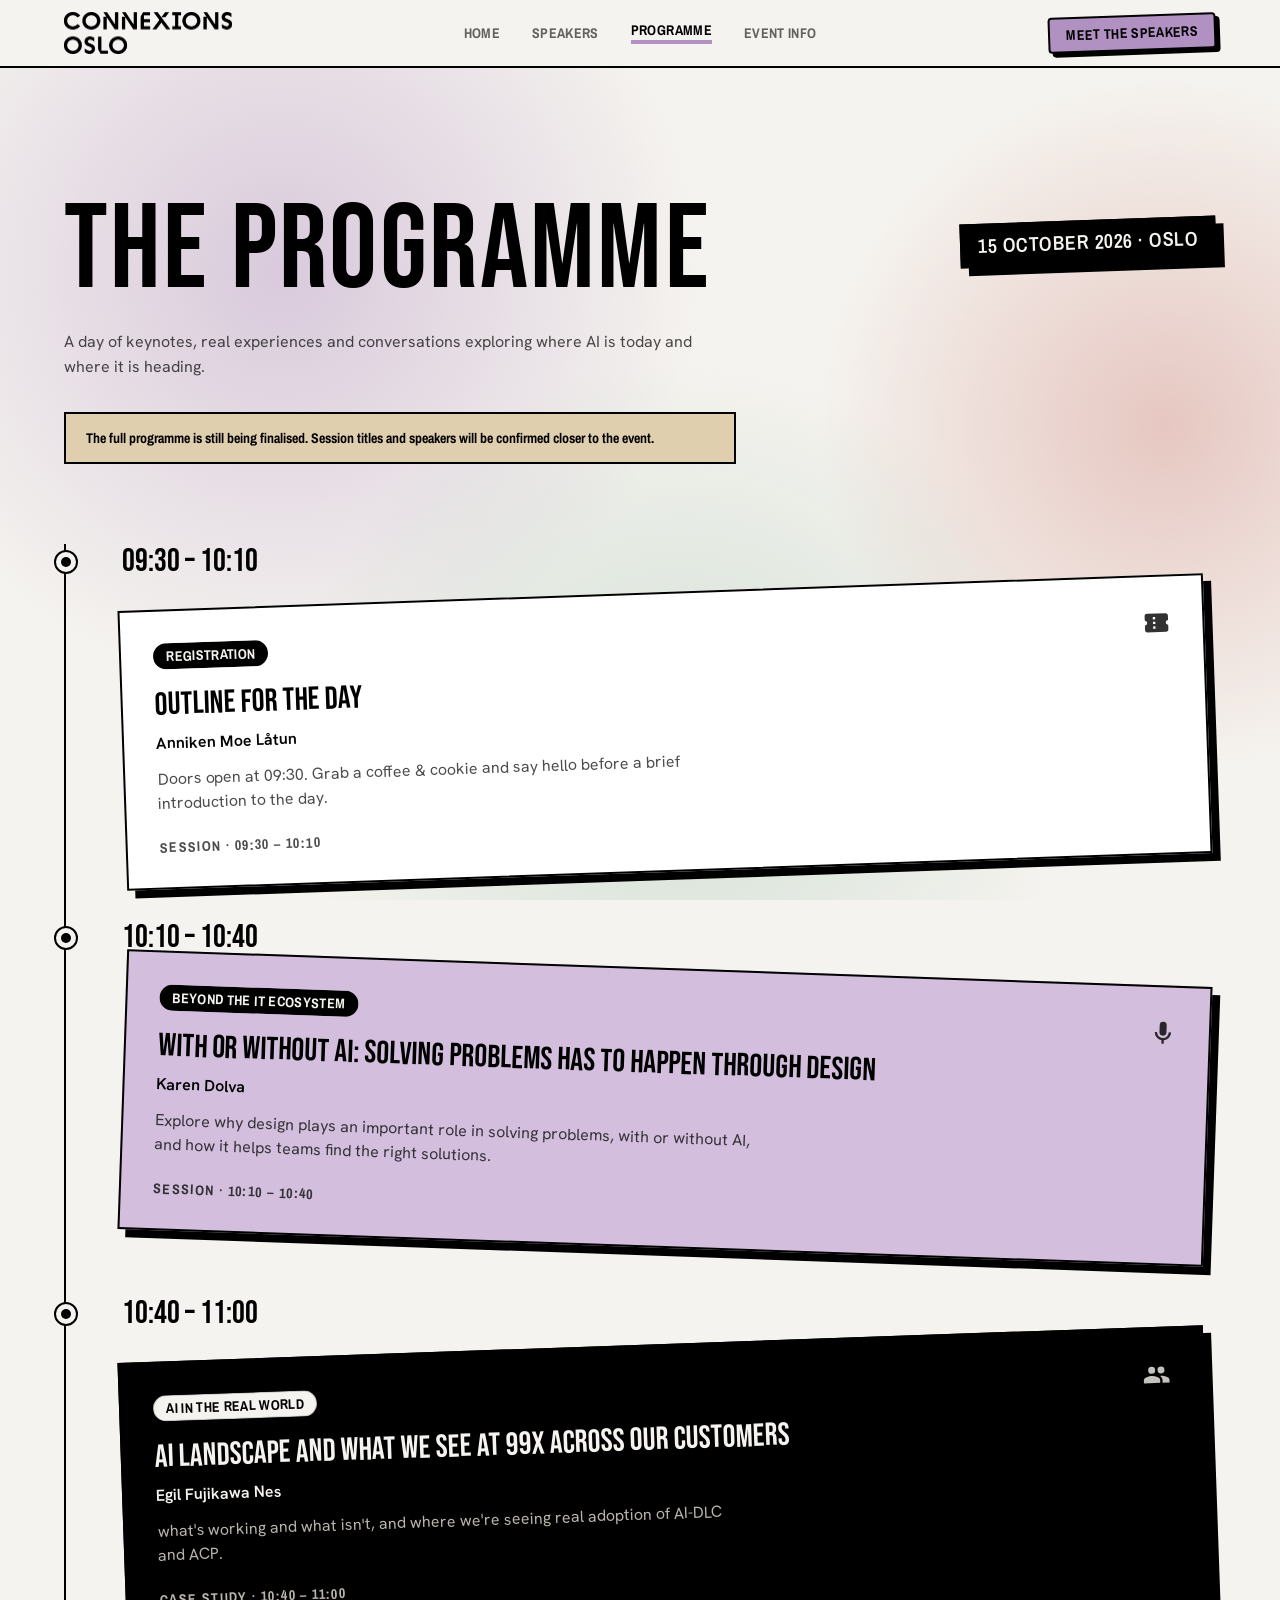
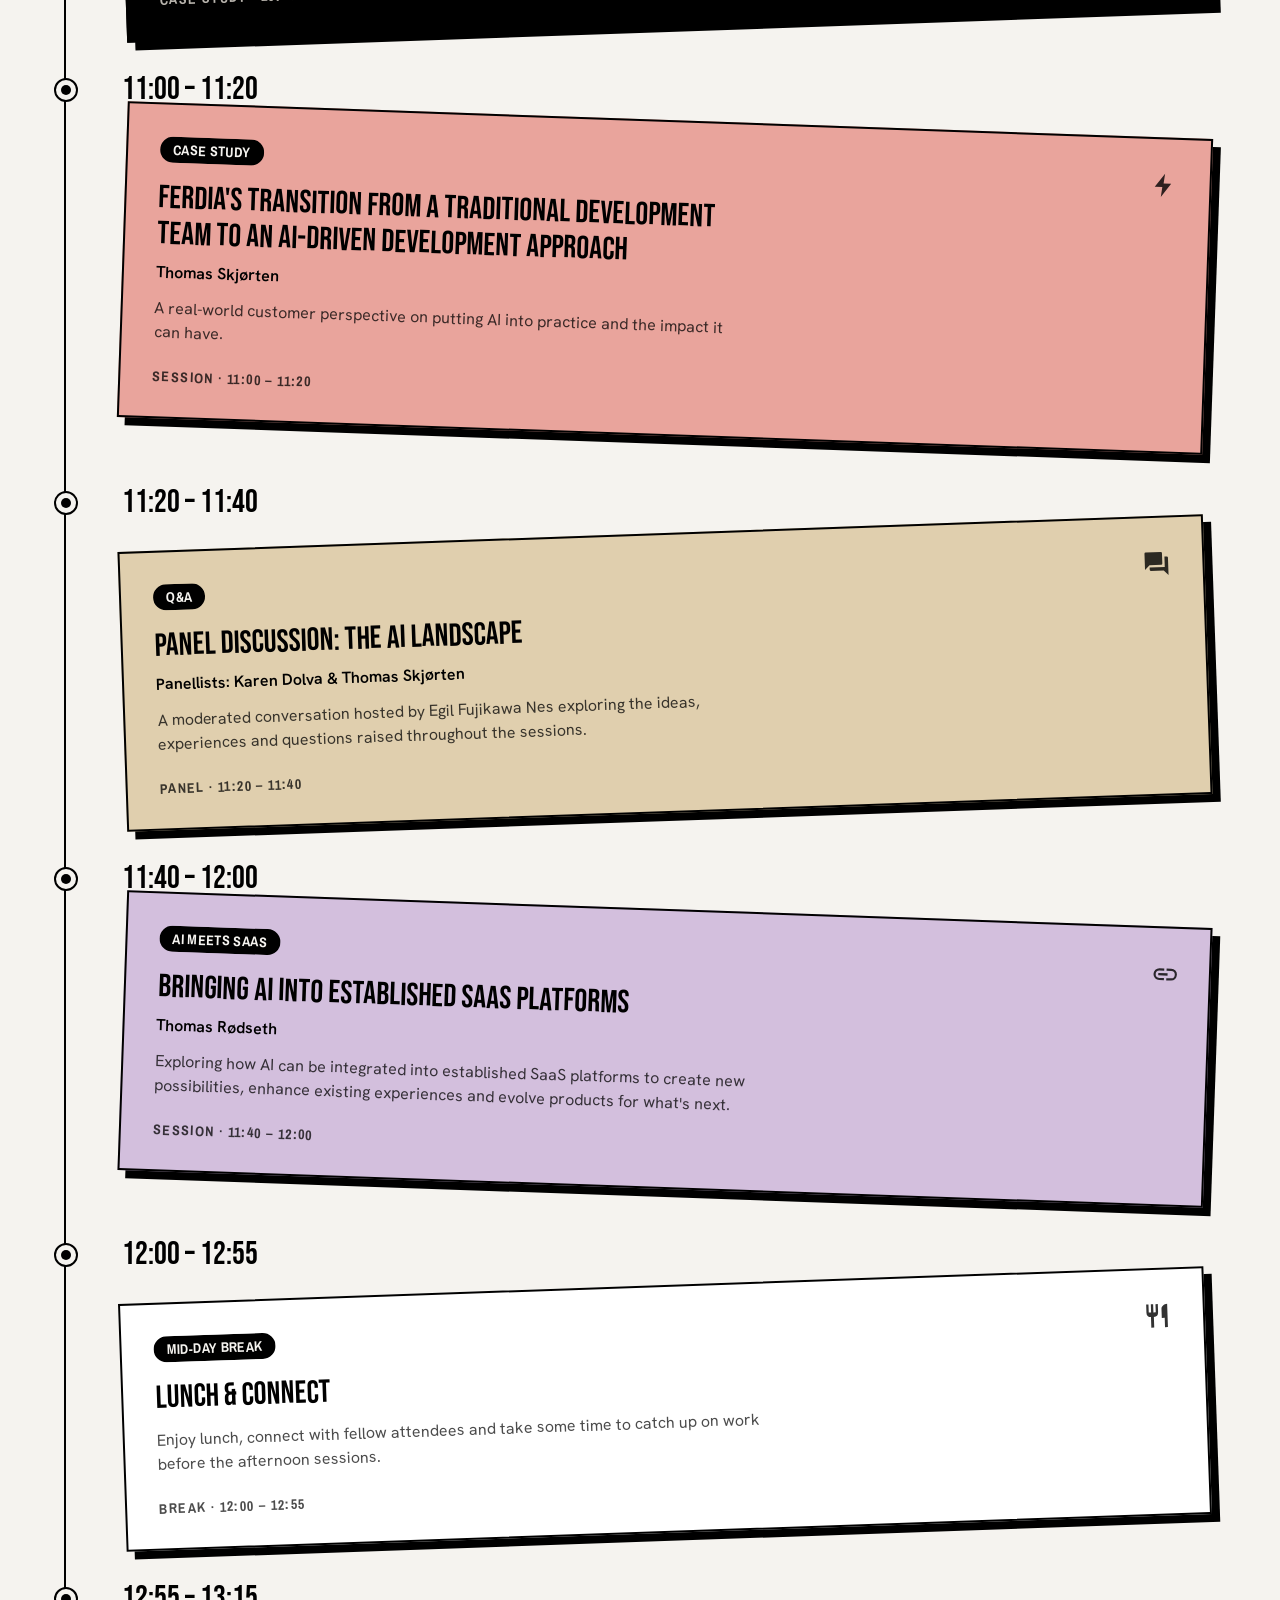
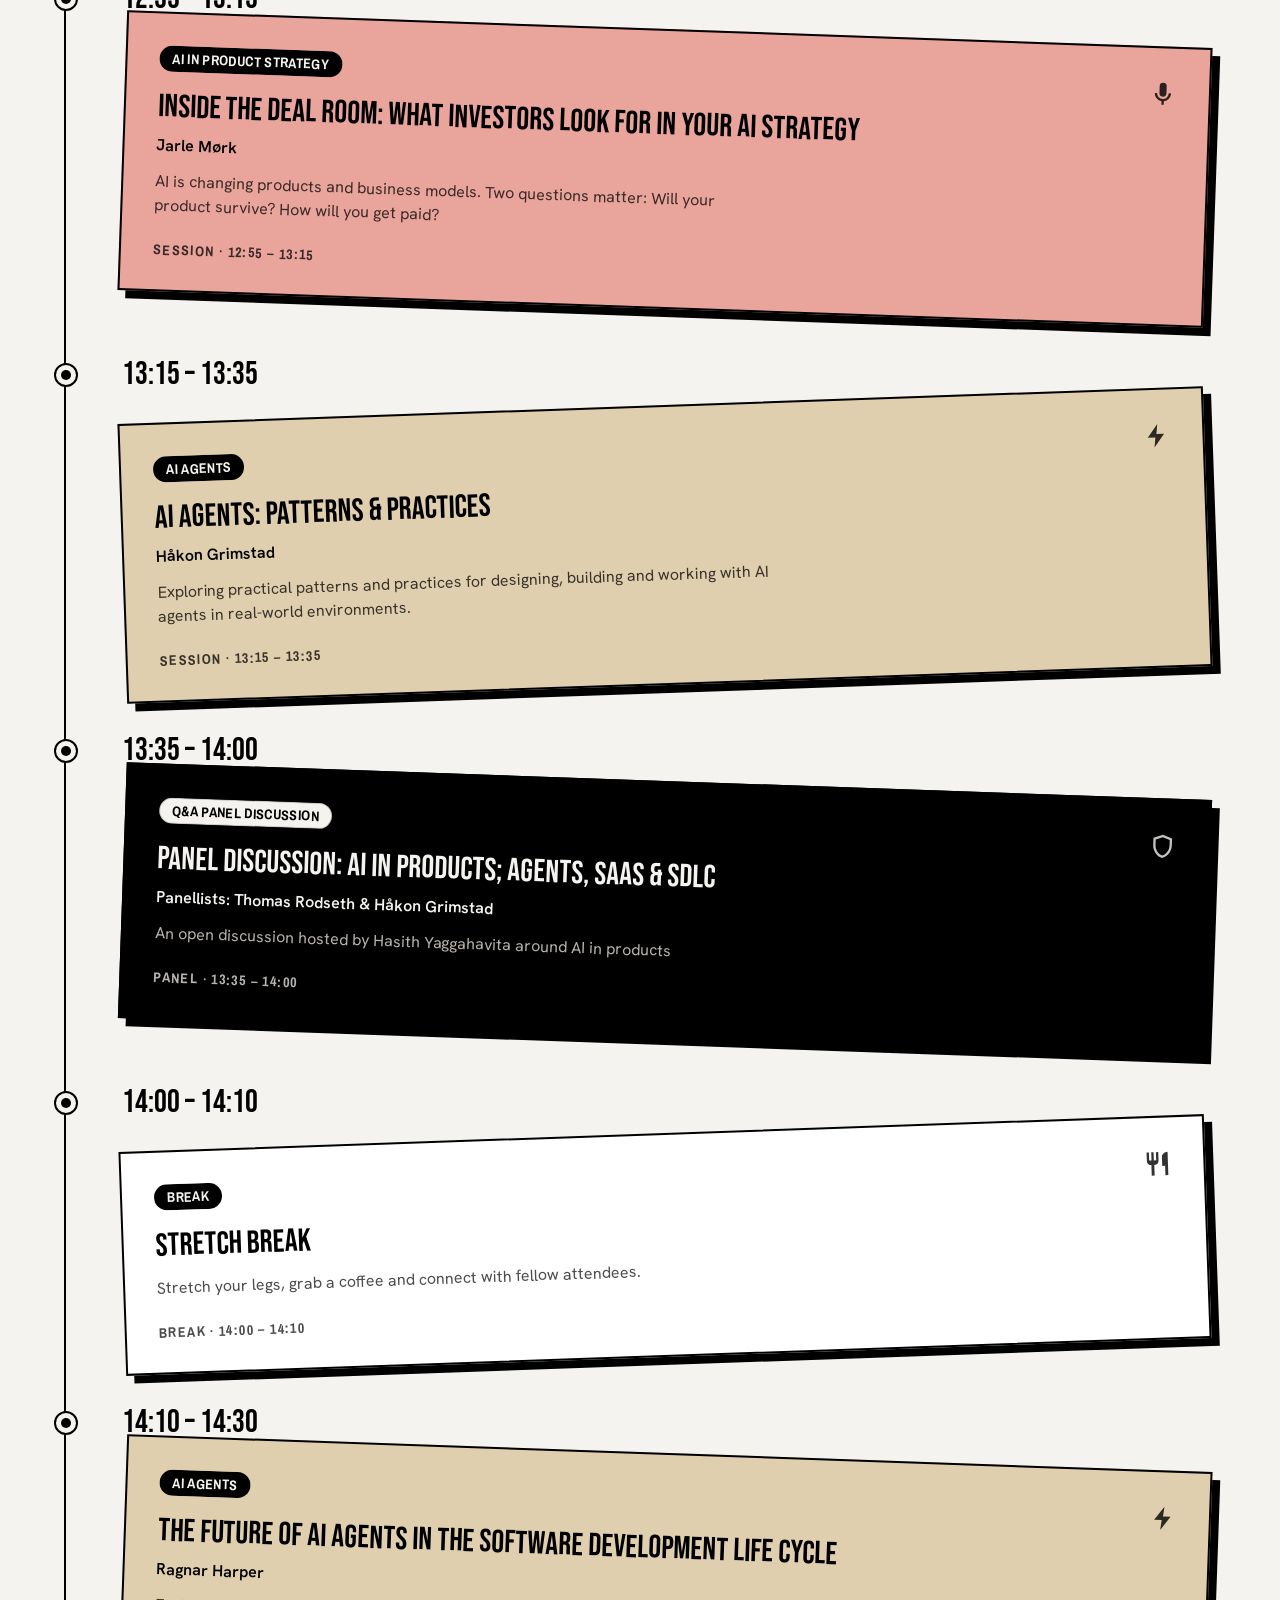
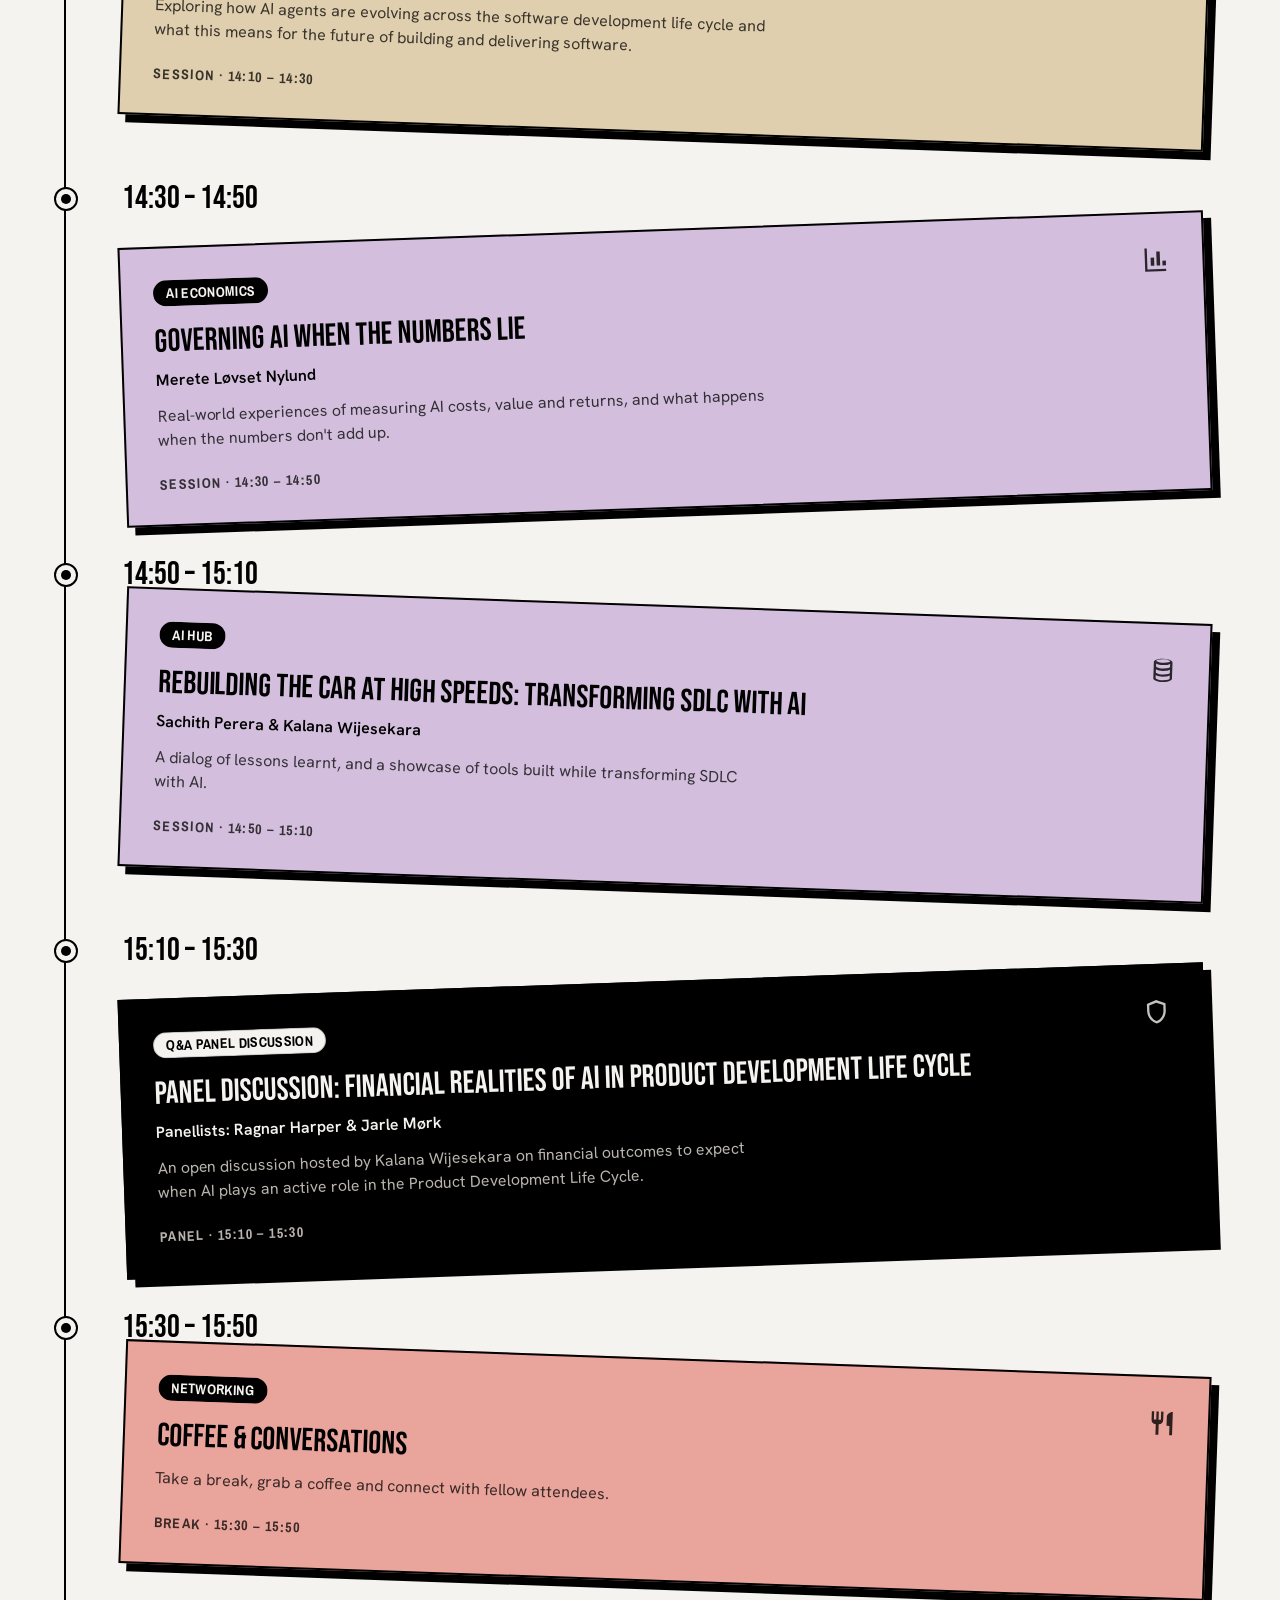
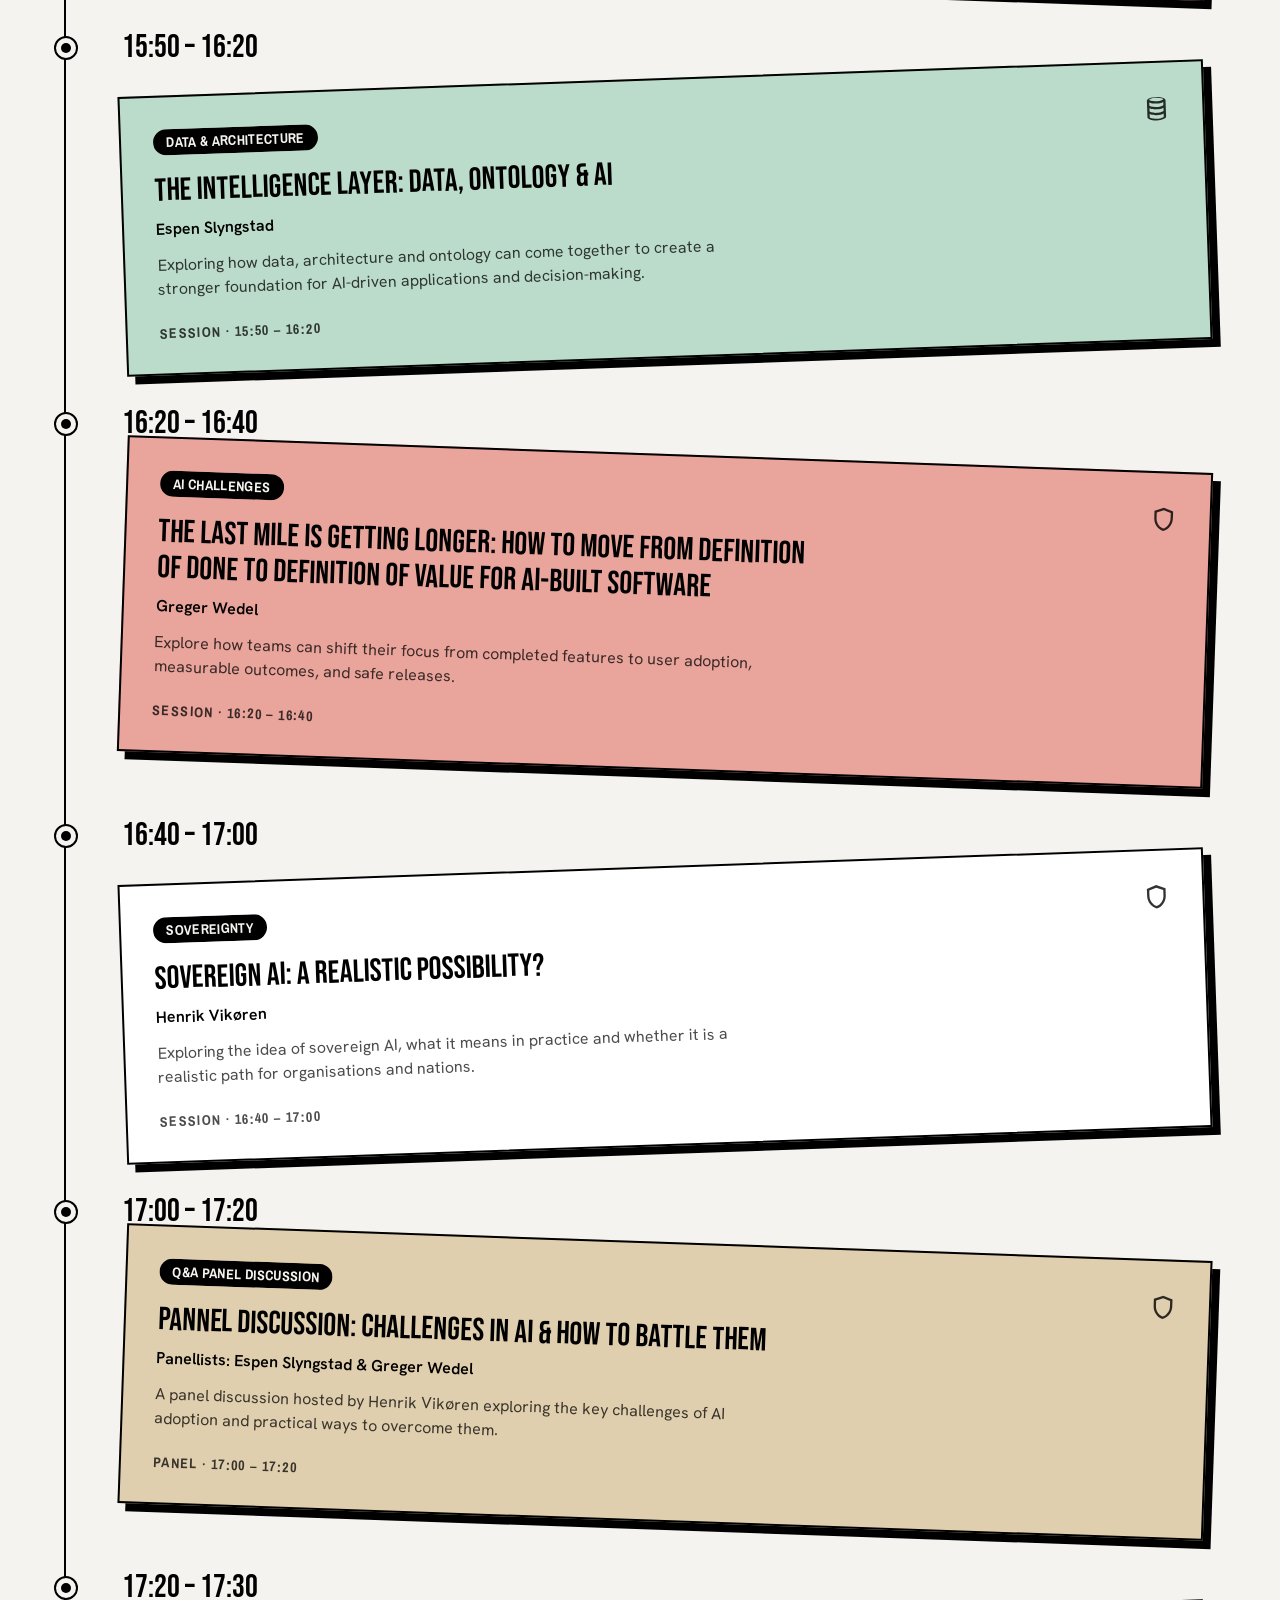
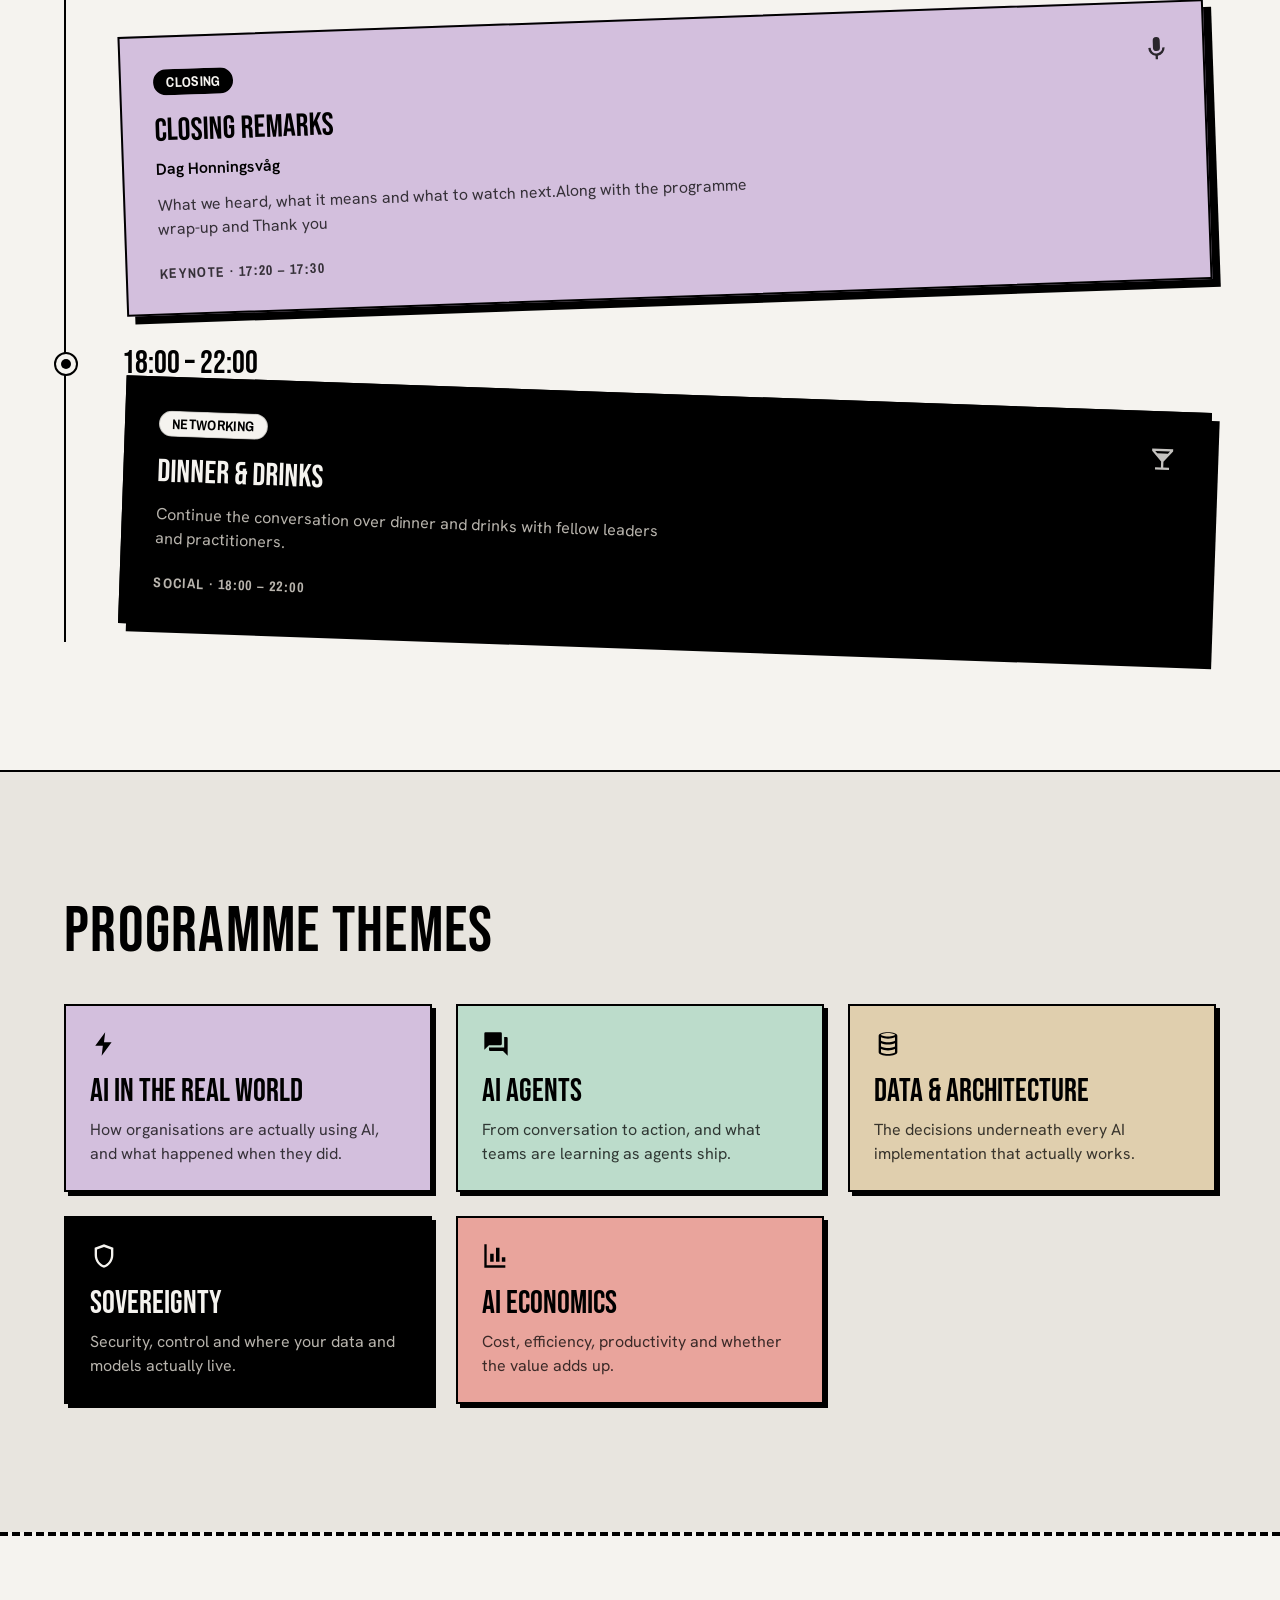
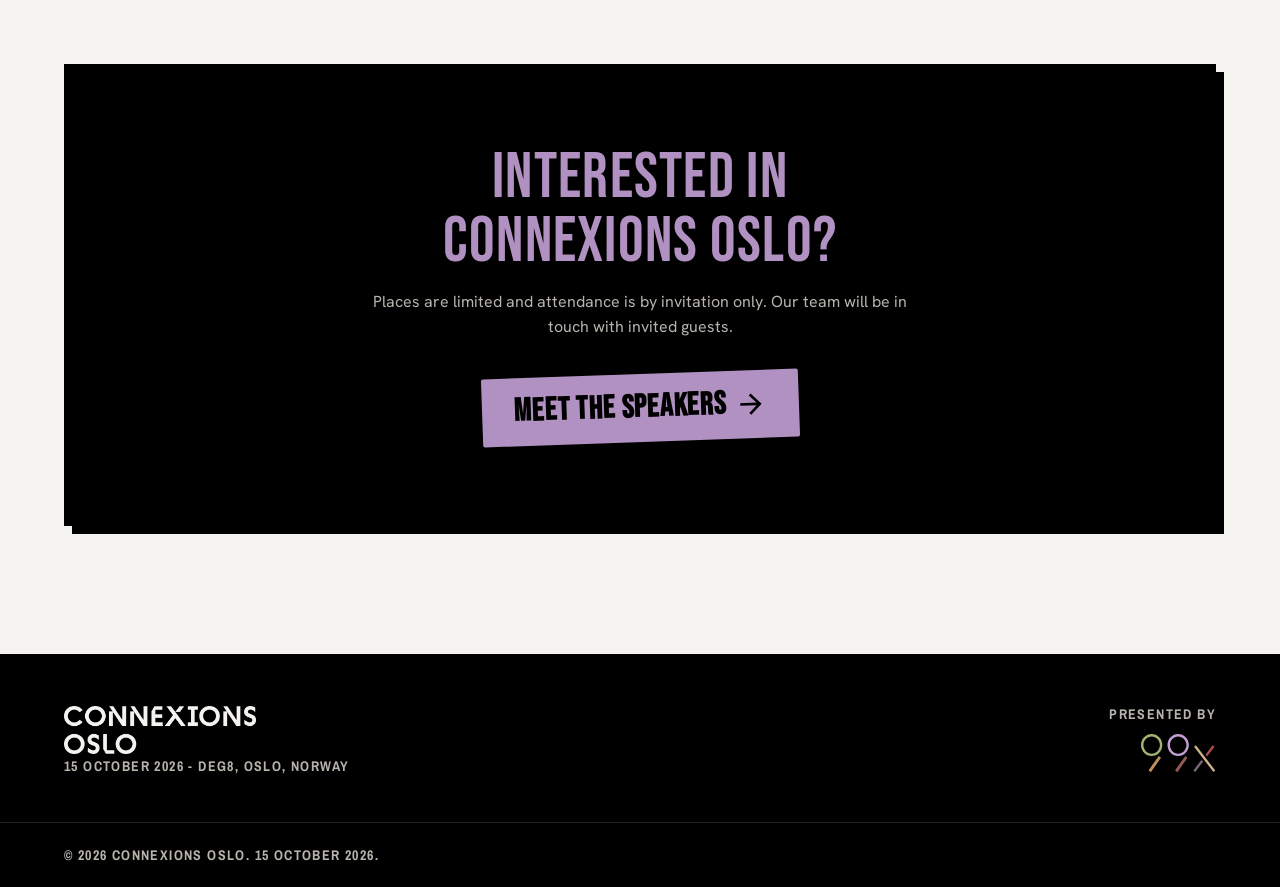
==== commit fd399410: "Build from 5460ace273ae24903ebf65e69777ecc09257963e" ====
--- a/agenda/index.html
+++ b/agenda/index.html
@@ -19,7 +19,7 @@
       pulled onto it with -translate-x-1/2 - so the rail, dots and content
       stay aligned at every width without breakpoint-specific offsets.
       Right padding on the list leaves room for the cards' 8px hard shadow.
-    --> <ol class="relative m-0 list-none border-l-2 border-ink p-0 pr-2"> <li class="relative pb-12 pl-6 last:pb-0 sm:pl-10 lg:pl-14"> <span aria-hidden="true" class="absolute top-1.5 left-0 flex size-6 -translate-x-1/2 items-center justify-center rounded-full border-2 border-ink bg-paper"> <span class="size-2.5 rounded-full bg-ink"></span> </span> <p class="mb-3 font-display text-headline-lg tabular-nums text-ink"> <time datetime="2026-10-15T09:30:00+02:00">09:30 – 10:10</time> </p> <article class="relative flex flex-col p-6 sm:p-8 edge drop-2 sticker bg-white text-ink"> <div class="mb-4 flex items-start justify-between gap-3"> <span class="inline-flex items-center rounded-full px-3 py-1 font-ui text-label font-bold uppercase tracking-wide whitespace-nowrap border border-ink/20 bg-ink text-chalk"> Registration </span> <svg class="size-7 shrink-0 opacity-80" viewBox="0 0 24 24" fill="currentColor" aria-hidden="true" focusable="false"><path d="M20 12c0-1.1.9-2 2-2V6c0-1.1-.9-2-2-2H4c-1.1 0-2 .9-2 2v4c1.1 0 2 .9 2 2s-.9 2-2 2v4c0 1.1.9 2 2 2h16c1.1 0 2-.9 2-2v-4c-1.1 0-2-.9-2-2Zm-9 5H9v-2h2v2Zm0-4H9v-2h2v2Zm0-4H9V7h2v2Z"></path></svg> </div>  <h3 class="font-display text-headline-lg text-balance">Outline for the day</h3> <p class="mt-2 font-body text-body-md font-semibold">Anniken Moe Låtun</p> <p class="mt-3 max-w-[68ch] font-body text-body-md text-ink/70"> Doors open at 09:30. Grab a coffee &amp; cookie and say hello before a brief introduction to the day. </p> <p class="mt-auto pt-6 font-ui text-label uppercase tracking-widest text-ink/70"> Session · 09:30 – 10:10 </p> </article> </li><li class="relative pb-12 pl-6 last:pb-0 sm:pl-10 lg:pl-14"> <span aria-hidden="true" class="absolute top-1.5 left-0 flex size-6 -translate-x-1/2 items-center justify-center rounded-full border-2 border-ink bg-paper"> <span class="size-2.5 rounded-full bg-ink"></span> </span> <p class="mb-3 font-display text-headline-lg tabular-nums text-ink"> <time datetime="2026-10-15T10:10:00+02:00">10:10 – 10:40</time> </p> <article class="relative flex flex-col p-6 sm:p-8 edge drop-2 sticker-alt bg-lavender-soft text-ink"> <div class="mb-4 flex items-start justify-between gap-3"> <span class="inline-flex items-center rounded-full px-3 py-1 font-ui text-label font-bold uppercase tracking-wide whitespace-nowrap border border-ink/20 bg-ink text-chalk"> Beyond the IT Ecosystem </span> <svg class="size-7 shrink-0 opacity-80" viewBox="0 0 24 24" fill="currentColor" aria-hidden="true" focusable="false"><path d="M12 14a3 3 0 0 0 3-3V5a3 3 0 1 0-6 0v6a3 3 0 0 0 3 3Zm5-3a5 5 0 0 1-10 0H5a7 7 0 0 0 6 6.92V21h2v-3.08A7 7 0 0 0 19 11h-2Z"></path></svg> </div>  <h3 class="font-display text-headline-lg text-balance">With or without AI: Solving problems has to happen through design</h3> <p class="mt-2 font-body text-body-md font-semibold">Karen Dolva</p> <p class="mt-3 max-w-[68ch] font-body text-body-md text-ink/75"> Explore why design plays an important role in solving problems, with or without AI, and how it helps teams find the right solutions. </p> <p class="mt-auto pt-6 font-ui text-label uppercase tracking-widest text-ink/75"> Session · 10:10 – 10:40 </p> </article> </li><li class="relative pb-12 pl-6 last:pb-0 sm:pl-10 lg:pl-14"> <span aria-hidden="true" class="absolute top-1.5 left-0 flex size-6 -translate-x-1/2 items-center justify-center rounded-full border-2 border-ink bg-paper"> <span class="size-2.5 rounded-full bg-ink"></span> </span> <p class="mb-3 font-display text-headline-lg tabular-nums text-ink"> <time datetime="2026-10-15T10:40:00+02:00">10:40 – 11:00</time> </p> <article class="relative flex flex-col p-6 sm:p-8 edge drop-2 sticker bg-ink text-chalk"> <div class="mb-4 flex items-start justify-between gap-3"> <span class="inline-flex items-center rounded-full px-3 py-1 font-ui text-label font-bold uppercase tracking-wide whitespace-nowrap border border-ink/20 bg-chalk text-ink"> AI in the real world </span> <svg class="size-7 shrink-0 opacity-80" viewBox="0 0 24 24" fill="currentColor" aria-hidden="true" focusable="false"><path d="M16 11a3 3 0 1 0 0-6 3 3 0 0 0 0 6Zm-8 0a3 3 0 1 0 0-6 3 3 0 0 0 0 6Zm0 2c-2.33 0-7 1.17-7 3.5V19h14v-2.5c0-2.33-4.67-3.5-7-3.5Zm8 0c-.29 0-.62.02-.97.05 1.16.84 1.97 1.97 1.97 3.45V19h6v-2.5c0-2.33-4.67-3.5-7-3.5Z"></path></svg> </div>  <h3 class="font-display text-headline-lg text-balance">AI Landscape and what we see at 99x across our customers</h3> <p class="mt-2 font-body text-body-md font-semibold">Egil Fujikawa Nes</p> <p class="mt-3 max-w-[68ch] font-body text-body-md text-chalk-dim"> what&#39;s working and what isn&#39;t, and where we&#39;re seeing real adoption of AI-DLC and ACP. </p> <p class="mt-auto pt-6 font-ui text-label uppercase tracking-widest text-chalk-dim"> Case study · 10:40 – 11:00 </p> </article> </li><li class="relative pb-12 pl-6 last:pb-0 sm:pl-10 lg:pl-14"> <span aria-hidden="true" class="absolute top-1.5 left-0 flex size-6 -translate-x-1/2 items-center justify-center rounded-full border-2 border-ink bg-paper"> <span class="size-2.5 rounded-full bg-ink"></span> </span> <p class="mb-3 font-display text-headline-lg tabular-nums text-ink"> <time datetime="2026-10-15T11:00:00+02:00">11:00 – 11:20</time> </p> <article class="relative flex flex-col p-6 sm:p-8 edge drop-2 sticker-alt bg-salmon-soft text-ink"> <div class="mb-4 flex items-start justify-between gap-3"> <span class="inline-flex items-center rounded-full px-3 py-1 font-ui text-label font-bold uppercase tracking-wide whitespace-nowrap border border-ink/20 bg-ink text-chalk"> Case Study </span> <svg class="size-7 shrink-0 opacity-80" viewBox="0 0 24 24" fill="currentColor" aria-hidden="true" focusable="false"><path d="M13 2 4.5 13.5H11l-1 8.5 8.5-11.5H12l1-8.5Z"></path></svg> </div>  <h3 class="font-display text-headline-lg text-balance">Ferdia&#39;s transition from a traditional development team to an AI-driven development approach</h3> <p class="mt-2 font-body text-body-md font-semibold">Thomas Skjørten</p> <p class="mt-3 max-w-[68ch] font-body text-body-md text-ink/75"> A real-world customer perspective on putting AI into practice and the impact it can have. </p> <p class="mt-auto pt-6 font-ui text-label uppercase tracking-widest text-ink/75"> Session · 11:00 – 11:20 </p> </article> </li><li class="relative pb-12 pl-6 last:pb-0 sm:pl-10 lg:pl-14"> <span aria-hidden="true" class="absolute top-1.5 left-0 flex size-6 -translate-x-1/2 items-center justify-center rounded-full border-2 border-ink bg-paper"> <span class="size-2.5 rounded-full bg-ink"></span> </span> <p class="mb-3 font-display text-headline-lg tabular-nums text-ink"> <time datetime="2026-10-15T11:20:00+02:00">11:20 – 11:40</time> </p> <article class="relative flex flex-col p-6 sm:p-8 edge drop-2 sticker bg-tan-soft text-ink"> <div class="mb-4 flex items-start justify-between gap-3"> <span class="inline-flex items-center rounded-full px-3 py-1 font-ui text-label font-bold uppercase tracking-wide whitespace-nowrap border border-ink/20 bg-ink text-chalk"> Q&amp;A </span> <svg class="size-7 shrink-0 opacity-80" viewBox="0 0 24 24" fill="currentColor" aria-hidden="true" focusable="false"><path d="M17 12V3a1 1 0 0 0-1-1H3a1 1 0 0 0-1 1v14l4-4h10a1 1 0 0 0 1-1Zm4-6h-2v9H6v2a1 1 0 0 0 1 1h11l4 4V7a1 1 0 0 0-1-1Z"></path></svg> </div>  <h3 class="font-display text-headline-lg text-balance">Panel Discussion: The AI Landscape</h3> <p class="mt-2 font-body text-body-md font-semibold">Panellists: Karen Dolva &amp; Thomas Skjørten</p> <p class="mt-3 max-w-[68ch] font-body text-body-md text-ink/75"> A moderated conversation hosted by Egil Fujikawa Nes exploring the ideas, experiences and questions raised throughout the sessions. </p> <p class="mt-auto pt-6 font-ui text-label uppercase tracking-widest text-ink/75"> Panel · 11:20 – 11:40 </p> </article> </li><li class="relative pb-12 pl-6 last:pb-0 sm:pl-10 lg:pl-14"> <span aria-hidden="true" class="absolute top-1.5 left-0 flex size-6 -translate-x-1/2 items-center justify-center rounded-full border-2 border-ink bg-paper"> <span class="size-2.5 rounded-full bg-ink"></span> </span> <p class="mb-3 font-display text-headline-lg tabular-nums text-ink"> <time datetime="2026-10-15T11:40:00+02:00">11:40 – 12:00</time> </p> <article class="relative flex flex-col p-6 sm:p-8 edge drop-2 sticker-alt bg-lavender-soft text-ink"> <div class="mb-4 flex items-start justify-between gap-3"> <span class="inline-flex items-center rounded-full px-3 py-1 font-ui text-label font-bold uppercase tracking-wide whitespace-nowrap border border-ink/20 bg-ink text-chalk"> AI Meets SaaS </span> <svg class="size-7 shrink-0 opacity-80" viewBox="0 0 24 24" fill="currentColor" aria-hidden="true" focusable="false"><path d="M3.9 12a5.1 5.1 0 0 1 5.1-5.1h4v1.9H9a3.2 3.2 0 0 0 0 6.4h4V17H9A5.1 5.1 0 0 1 3.9 12ZM8 11h8v2H8v-2Zm7-4.1h4a5.1 5.1 0 0 1 0 10.2h-4v-1.9h4a3.2 3.2 0 0 0 0-6.4h-4V6.9Z"></path></svg> </div>  <h3 class="font-display text-headline-lg text-balance">Bringing AI into Established SaaS Platforms</h3> <p class="mt-2 font-body text-body-md font-semibold">Thomas Rødseth</p> <p class="mt-3 max-w-[68ch] font-body text-body-md text-ink/75"> Exploring how AI can be integrated into established SaaS platforms to create new possibilities, enhance existing experiences and evolve products for what&#39;s next. </p> <p class="mt-auto pt-6 font-ui text-label uppercase tracking-widest text-ink/75"> Session · 11:40 – 12:00 </p> </article> </li><li class="relative pb-12 pl-6 last:pb-0 sm:pl-10 lg:pl-14"> <span aria-hidden="true" class="absolute top-1.5 left-0 flex size-6 -translate-x-1/2 items-center justify-center rounded-full border-2 border-ink bg-paper"> <span class="size-2.5 rounded-full bg-ink"></span> </span> <p class="mb-3 font-display text-headline-lg tabular-nums text-ink"> <time datetime="2026-10-15T12:00:00+02:00">12:00 – 12:55</time> </p> <article class="relative flex flex-col p-6 sm:p-8 edge drop-2 sticker bg-white text-ink"> <div class="mb-4 flex items-start justify-between gap-3"> <span class="inline-flex items-center rounded-full px-3 py-1 font-ui text-label font-bold uppercase tracking-wide whitespace-nowrap border border-ink/20 bg-ink text-chalk"> Mid-day Break </span> <svg class="size-7 shrink-0 opacity-80" viewBox="0 0 24 24" fill="currentColor" aria-hidden="true" focusable="false"><path d="M11 9H9V2H7v7H5V2H3v7a4 4 0 0 0 3.75 3.97V22h2.5v-9.03A4 4 0 0 0 13 9V2h-2v7Zm5-3v8h2.5v8H21V2c-2.76 0-5 2.24-5 4Z"></path></svg> </div>  <h3 class="font-display text-headline-lg text-balance">Lunch &amp; Connect</h3>  <p class="mt-3 max-w-[68ch] font-body text-body-md text-ink/70"> Enjoy lunch, connect with fellow attendees and take some time to catch up on work before the afternoon sessions. </p> <p class="mt-auto pt-6 font-ui text-label uppercase tracking-widest text-ink/70"> Break · 12:00 – 12:55 </p> </article> </li><li class="relative pb-12 pl-6 last:pb-0 sm:pl-10 lg:pl-14"> <span aria-hidden="true" class="absolute top-1.5 left-0 flex size-6 -translate-x-1/2 items-center justify-center rounded-full border-2 border-ink bg-paper"> <span class="size-2.5 rounded-full bg-ink"></span> </span> <p class="mb-3 font-display text-headline-lg tabular-nums text-ink"> <time datetime="2026-10-15T12:55:00+02:00">12:55 – 13:15</time> </p> <article class="relative flex flex-col p-6 sm:p-8 edge drop-2 sticker-alt bg-salmon-soft text-ink"> <div class="mb-4 flex items-start justify-between gap-3"> <span class="inline-flex items-center rounded-full px-3 py-1 font-ui text-label font-bold uppercase tracking-wide whitespace-nowrap border border-ink/20 bg-ink text-chalk"> AI in Product Strategy </span> <svg class="size-7 shrink-0 opacity-80" viewBox="0 0 24 24" fill="currentColor" aria-hidden="true" focusable="false"><path d="M12 14a3 3 0 0 0 3-3V5a3 3 0 1 0-6 0v6a3 3 0 0 0 3 3Zm5-3a5 5 0 0 1-10 0H5a7 7 0 0 0 6 6.92V21h2v-3.08A7 7 0 0 0 19 11h-2Z"></path></svg> </div>  <h3 class="font-display text-headline-lg text-balance">Inside the Deal Room: What Investors Look for in Your AI Strategy</h3> <p class="mt-2 font-body text-body-md font-semibold">Jarle Mørk</p> <p class="mt-3 max-w-[68ch] font-body text-body-md text-ink/75"> AI is changing products and business models. Two questions matter: Will your product survive? How will you get paid? </p> <p class="mt-auto pt-6 font-ui text-label uppercase tracking-widest text-ink/75"> Session · 12:55 – 13:15 </p> </article> </li><li class="relative pb-12 pl-6 last:pb-0 sm:pl-10 lg:pl-14"> <span aria-hidden="true" class="absolute top-1.5 left-0 flex size-6 -translate-x-1/2 items-center justify-center rounded-full border-2 border-ink bg-paper"> <span class="size-2.5 rounded-full bg-ink"></span> </span> <p class="mb-3 font-display text-headline-lg tabular-nums text-ink"> <time datetime="2026-10-15T13:15:00+02:00">13:15 – 13:35</time> </p> <article class="relative flex flex-col p-6 sm:p-8 edge drop-2 sticker bg-tan-soft text-ink"> <div class="mb-4 flex items-start justify-between gap-3"> <span class="inline-flex items-center rounded-full px-3 py-1 font-ui text-label font-bold uppercase tracking-wide whitespace-nowrap border border-ink/20 bg-ink text-chalk"> AI Agents </span> <svg class="size-7 shrink-0 opacity-80" viewBox="0 0 24 24" fill="currentColor" aria-hidden="true" focusable="false"><path d="M13 2 4.5 13.5H11l-1 8.5 8.5-11.5H12l1-8.5Z"></path></svg> </div>  <h3 class="font-display text-headline-lg text-balance">AI Agents: Patterns &amp; Practices</h3> <p class="mt-2 font-body text-body-md font-semibold">Håkon Grimstad</p> <p class="mt-3 max-w-[68ch] font-body text-body-md text-ink/75"> Exploring practical patterns and practices for designing, building and working with AI agents in real-world environments. </p> <p class="mt-auto pt-6 font-ui text-label uppercase tracking-widest text-ink/75"> Session · 13:15 – 13:35 </p> </article> </li><li class="relative pb-12 pl-6 last:pb-0 sm:pl-10 lg:pl-14"> <span aria-hidden="true" class="absolute top-1.5 left-0 flex size-6 -translate-x-1/2 items-center justify-center rounded-full border-2 border-ink bg-paper"> <span class="size-2.5 rounded-full bg-ink"></span> </span> <p class="mb-3 font-display text-headline-lg tabular-nums text-ink"> <time datetime="2026-10-15T13:35:00+02:00">13:35 – 14:00</time> </p> <article class="relative flex flex-col p-6 sm:p-8 edge drop-2 sticker-alt bg-ink text-chalk"> <div class="mb-4 flex items-start justify-between gap-3"> <span class="inline-flex items-center rounded-full px-3 py-1 font-ui text-label font-bold uppercase tracking-wide whitespace-nowrap border border-ink/20 bg-chalk text-ink"> Q&amp;A Panel Discussion </span> <svg class="size-7 shrink-0 opacity-80" viewBox="0 0 24 24" fill="currentColor" aria-hidden="true" focusable="false"><path d="M12 2 4 5v6.1c0 5 3.4 9.7 8 10.9 4.6-1.2 8-5.9 8-10.9V5l-8-3Zm6 9.1c0 4-2.6 7.8-6 8.8-3.4-1-6-4.8-6-8.8V6.4l6-2.2 6 2.2v4.7Z"></path></svg> </div>  <h3 class="font-display text-headline-lg text-balance">Panel Discussion: AI in Products; Agents, SAAS &amp; SDLC</h3> <p class="mt-2 font-body text-body-md font-semibold">Panellists: Thomas Rodseth &amp; Håkon Grimstad</p> <p class="mt-3 max-w-[68ch] font-body text-body-md text-chalk-dim"> An open discussion hosted by Hasith Yaggahavita around AI in products </p> <p class="mt-auto pt-6 font-ui text-label uppercase tracking-widest text-chalk-dim"> Panel · 13:35 – 14:00 </p> </article> </li><li class="relative pb-12 pl-6 last:pb-0 sm:pl-10 lg:pl-14"> <span aria-hidden="true" class="absolute top-1.5 left-0 flex size-6 -translate-x-1/2 items-center justify-center rounded-full border-2 border-ink bg-paper"> <span class="size-2.5 rounded-full bg-ink"></span> </span> <p class="mb-3 font-display text-headline-lg tabular-nums text-ink"> <time datetime="2026-10-15T14:00:00+02:00">14:00 – 14:10</time> </p> <article class="relative flex flex-col p-6 sm:p-8 edge drop-2 sticker bg-white text-ink"> <div class="mb-4 flex items-start justify-between gap-3"> <span class="inline-flex items-center rounded-full px-3 py-1 font-ui text-label font-bold uppercase tracking-wide whitespace-nowrap border border-ink/20 bg-ink text-chalk"> Break </span> <svg class="size-7 shrink-0 opacity-80" viewBox="0 0 24 24" fill="currentColor" aria-hidden="true" focusable="false"><path d="M11 9H9V2H7v7H5V2H3v7a4 4 0 0 0 3.75 3.97V22h2.5v-9.03A4 4 0 0 0 13 9V2h-2v7Zm5-3v8h2.5v8H21V2c-2.76 0-5 2.24-5 4Z"></path></svg> </div>  <h3 class="font-display text-headline-lg text-balance">Stretch break</h3>  <p class="mt-3 max-w-[68ch] font-body text-body-md text-ink/70"> Stretch your legs, grab a coffee and connect with fellow attendees. </p> <p class="mt-auto pt-6 font-ui text-label uppercase tracking-widest text-ink/70"> Break · 14:00 – 14:10 </p> </article> </li><li class="relative pb-12 pl-6 last:pb-0 sm:pl-10 lg:pl-14"> <span aria-hidden="true" class="absolute top-1.5 left-0 flex size-6 -translate-x-1/2 items-center justify-center rounded-full border-2 border-ink bg-paper"> <span class="size-2.5 rounded-full bg-ink"></span> </span> <p class="mb-3 font-display text-headline-lg tabular-nums text-ink"> <time datetime="2026-10-15T14:10:00+02:00">14:10 – 14:30</time> </p> <article class="relative flex flex-col p-6 sm:p-8 edge drop-2 sticker-alt bg-tan-soft text-ink"> <div class="mb-4 flex items-start justify-between gap-3"> <span class="inline-flex items-center rounded-full px-3 py-1 font-ui text-label font-bold uppercase tracking-wide whitespace-nowrap border border-ink/20 bg-ink text-chalk"> AI Agents </span> <svg class="size-7 shrink-0 opacity-80" viewBox="0 0 24 24" fill="currentColor" aria-hidden="true" focusable="false"><path d="M13 2 4.5 13.5H11l-1 8.5 8.5-11.5H12l1-8.5Z"></path></svg> </div>  <h3 class="font-display text-headline-lg text-balance">The Future of AI Agents in the Software Development Life Cycle</h3> <p class="mt-2 font-body text-body-md font-semibold">Ragnar Harper</p> <p class="mt-3 max-w-[68ch] font-body text-body-md text-ink/75"> Exploring how AI agents are evolving across the software development life cycle and what this means for the future of building and delivering software. </p> <p class="mt-auto pt-6 font-ui text-label uppercase tracking-widest text-ink/75"> Session · 14:10 – 14:30 </p> </article> </li><li class="relative pb-12 pl-6 last:pb-0 sm:pl-10 lg:pl-14"> <span aria-hidden="true" class="absolute top-1.5 left-0 flex size-6 -translate-x-1/2 items-center justify-center rounded-full border-2 border-ink bg-paper"> <span class="size-2.5 rounded-full bg-ink"></span> </span> <p class="mb-3 font-display text-headline-lg tabular-nums text-ink"> <time datetime="2026-10-15T14:30:00+02:00">14:30 – 14:50</time> </p> <article class="relative flex flex-col p-6 sm:p-8 edge drop-2 sticker bg-lavender-soft text-ink"> <div class="mb-4 flex items-start justify-between gap-3"> <span class="inline-flex items-center rounded-full px-3 py-1 font-ui text-label font-bold uppercase tracking-wide whitespace-nowrap border border-ink/20 bg-ink text-chalk"> AI Economics </span> <svg class="size-7 shrink-0 opacity-80" viewBox="0 0 24 24" fill="currentColor" aria-hidden="true" focusable="false"><path d="M4 20h16v2H2V2h2v18Zm3-3V10h3v7H7Zm5 0V5h3v12h-3Zm5 0v-4h3v4h-3Z"></path></svg> </div>  <h3 class="font-display text-headline-lg text-balance">Governing AI when the numbers lie</h3> <p class="mt-2 font-body text-body-md font-semibold">Merete Løvset Nylund</p> <p class="mt-3 max-w-[68ch] font-body text-body-md text-ink/75"> Real-world experiences of measuring AI costs, value and returns, and what happens when the numbers don&#39;t add up. </p> <p class="mt-auto pt-6 font-ui text-label uppercase tracking-widest text-ink/75"> Session · 14:30 – 14:50 </p> </article> </li><li class="relative pb-12 pl-6 last:pb-0 sm:pl-10 lg:pl-14"> <span aria-hidden="true" class="absolute top-1.5 left-0 flex size-6 -translate-x-1/2 items-center justify-center rounded-full border-2 border-ink bg-paper"> <span class="size-2.5 rounded-full bg-ink"></span> </span> <p class="mb-3 font-display text-headline-lg tabular-nums text-ink"> <time datetime="2026-10-15T14:50:00+02:00">14:50 – 15:10</time> </p> <article class="relative flex flex-col p-6 sm:p-8 edge drop-2 sticker-alt bg-lavender-soft text-ink"> <div class="mb-4 flex items-start justify-between gap-3"> <span class="inline-flex items-center rounded-full px-3 py-1 font-ui text-label font-bold uppercase tracking-wide whitespace-nowrap border border-ink/20 bg-ink text-chalk"> AI Hub </span> <svg class="size-7 shrink-0 opacity-80" viewBox="0 0 24 24" fill="currentColor" aria-hidden="true" focusable="false"><path d="M12 2c-4.4 0-8 1.3-8 3v14c0 1.7 3.6 3 8 3s8-1.3 8-3V5c0-1.7-3.6-3-8-3Zm6 17c0 .4-2.2 1.5-6 1.5S6 19.4 6 19v-2.7c1.5.8 3.7 1.2 6 1.2s4.5-.4 6-1.2V19Zm0-5c0 .4-2.2 1.5-6 1.5S6 14.4 6 14v-2.7c1.5.8 3.7 1.2 6 1.2s4.5-.4 6-1.2V14Zm-6-3.5c-3.8 0-6-1.1-6-1.5V6.3c1.5.8 3.7 1.2 6 1.2s4.5-.4 6-1.2V9c0 .4-2.2 1.5-6 1.5ZM12 5.5c-3.8 0-6-1.1-6-1.5s2.2-1.5 6-1.5S18 3.6 18 4s-2.2 1.5-6 1.5Z"></path></svg> </div>  <h3 class="font-display text-headline-lg text-balance">Seeing AI at Work: Visibility Across the SDLC</h3> <p class="mt-2 font-body text-body-md font-semibold">Sachith Perera &amp; Kalana Wijesekara</p> <p class="mt-3 max-w-[68ch] font-body text-body-md text-ink/75"> Exploring AI across the SDLC, with observability for greater visibility and control. </p> <p class="mt-auto pt-6 font-ui text-label uppercase tracking-widest text-ink/75"> Session · 14:50 – 15:10 </p> </article> </li><li class="relative pb-12 pl-6 last:pb-0 sm:pl-10 lg:pl-14"> <span aria-hidden="true" class="absolute top-1.5 left-0 flex size-6 -translate-x-1/2 items-center justify-center rounded-full border-2 border-ink bg-paper"> <span class="size-2.5 rounded-full bg-ink"></span> </span> <p class="mb-3 font-display text-headline-lg tabular-nums text-ink"> <time datetime="2026-10-15T15:10:00+02:00">15:10 – 15:30</time> </p> <article class="relative flex flex-col p-6 sm:p-8 edge drop-2 sticker bg-ink text-chalk"> <div class="mb-4 flex items-start justify-between gap-3"> <span class="inline-flex items-center rounded-full px-3 py-1 font-ui text-label font-bold uppercase tracking-wide whitespace-nowrap border border-ink/20 bg-chalk text-ink"> Q&amp;A Panel Discussion </span> <svg class="size-7 shrink-0 opacity-80" viewBox="0 0 24 24" fill="currentColor" aria-hidden="true" focusable="false"><path d="M12 2 4 5v6.1c0 5 3.4 9.7 8 10.9 4.6-1.2 8-5.9 8-10.9V5l-8-3Zm6 9.1c0 4-2.6 7.8-6 8.8-3.4-1-6-4.8-6-8.8V6.4l6-2.2 6 2.2v4.7Z"></path></svg> </div>  <h3 class="font-display text-headline-lg text-balance">Panel Discussion: Financial realities of AI in Product Development Life Cycle</h3> <p class="mt-2 font-body text-body-md font-semibold">Panellists: Ragnar Harper &amp; Jarle Mørk</p> <p class="mt-3 max-w-[68ch] font-body text-body-md text-chalk-dim"> An open discussion hosted by Kalana Wijesekara on financial outcomes to expect when AI plays an active role in the Product Development Life Cycle. </p> <p class="mt-auto pt-6 font-ui text-label uppercase tracking-widest text-chalk-dim"> Panel · 15:10 – 15:30 </p> </article> </li><li class="relative pb-12 pl-6 last:pb-0 sm:pl-10 lg:pl-14"> <span aria-hidden="true" class="absolute top-1.5 left-0 flex size-6 -translate-x-1/2 items-center justify-center rounded-full border-2 border-ink bg-paper"> <span class="size-2.5 rounded-full bg-ink"></span> </span> <p class="mb-3 font-display text-headline-lg tabular-nums text-ink"> <time datetime="2026-10-15T15:30:00+02:00">15:30 – 15:50</time> </p> <article class="relative flex flex-col p-6 sm:p-8 edge drop-2 sticker-alt bg-salmon-soft text-ink"> <div class="mb-4 flex items-start justify-between gap-3"> <span class="inline-flex items-center rounded-full px-3 py-1 font-ui text-label font-bold uppercase tracking-wide whitespace-nowrap border border-ink/20 bg-ink text-chalk"> Networking </span> <svg class="size-7 shrink-0 opacity-80" viewBox="0 0 24 24" fill="currentColor" aria-hidden="true" focusable="false"><path d="M11 9H9V2H7v7H5V2H3v7a4 4 0 0 0 3.75 3.97V22h2.5v-9.03A4 4 0 0 0 13 9V2h-2v7Zm5-3v8h2.5v8H21V2c-2.76 0-5 2.24-5 4Z"></path></svg> </div>  <h3 class="font-display text-headline-lg text-balance">Coffee &amp; conversations</h3>  <p class="mt-3 max-w-[68ch] font-body text-body-md text-ink/75"> Take a break, grab a coffee and connect with fellow attendees. </p> <p class="mt-auto pt-6 font-ui text-label uppercase tracking-widest text-ink/75"> Break · 15:30 – 15:50 </p> </article> </li><li class="relative pb-12 pl-6 last:pb-0 sm:pl-10 lg:pl-14"> <span aria-hidden="true" class="absolute top-1.5 left-0 flex size-6 -translate-x-1/2 items-center justify-center rounded-full border-2 border-ink bg-paper"> <span class="size-2.5 rounded-full bg-ink"></span> </span> <p class="mb-3 font-display text-headline-lg tabular-nums text-ink"> <time datetime="2026-10-15T15:50:00+02:00">15:50 – 16:20</time> </p> <article class="relative flex flex-col p-6 sm:p-8 edge drop-2 sticker bg-sage-soft text-ink"> <div class="mb-4 flex items-start justify-between gap-3"> <span class="inline-flex items-center rounded-full px-3 py-1 font-ui text-label font-bold uppercase tracking-wide whitespace-nowrap border border-ink/20 bg-ink text-chalk"> Data &amp; Architecture </span> <svg class="size-7 shrink-0 opacity-80" viewBox="0 0 24 24" fill="currentColor" aria-hidden="true" focusable="false"><path d="M12 2c-4.4 0-8 1.3-8 3v14c0 1.7 3.6 3 8 3s8-1.3 8-3V5c0-1.7-3.6-3-8-3Zm6 17c0 .4-2.2 1.5-6 1.5S6 19.4 6 19v-2.7c1.5.8 3.7 1.2 6 1.2s4.5-.4 6-1.2V19Zm0-5c0 .4-2.2 1.5-6 1.5S6 14.4 6 14v-2.7c1.5.8 3.7 1.2 6 1.2s4.5-.4 6-1.2V14Zm-6-3.5c-3.8 0-6-1.1-6-1.5V6.3c1.5.8 3.7 1.2 6 1.2s4.5-.4 6-1.2V9c0 .4-2.2 1.5-6 1.5ZM12 5.5c-3.8 0-6-1.1-6-1.5s2.2-1.5 6-1.5S18 3.6 18 4s-2.2 1.5-6 1.5Z"></path></svg> </div>  <h3 class="font-display text-headline-lg text-balance">The Intelligence Layer: Data, Ontology &amp; AI</h3> <p class="mt-2 font-body text-body-md font-semibold">Espen Slyngstad</p> <p class="mt-3 max-w-[68ch] font-body text-body-md text-ink/75"> Exploring how data, architecture and ontology can come together to create a stronger foundation for AI-driven applications and decision-making. </p> <p class="mt-auto pt-6 font-ui text-label uppercase tracking-widest text-ink/75"> Session · 15:50 – 16:20 </p> </article> </li><li class="relative pb-12 pl-6 last:pb-0 sm:pl-10 lg:pl-14"> <span aria-hidden="true" class="absolute top-1.5 left-0 flex size-6 -translate-x-1/2 items-center justify-center rounded-full border-2 border-ink bg-paper"> <span class="size-2.5 rounded-full bg-ink"></span> </span> <p class="mb-3 font-display text-headline-lg tabular-nums text-ink"> <time datetime="2026-10-15T16:20:00+02:00">16:20 – 16:40</time> </p> <article class="relative flex flex-col p-6 sm:p-8 edge drop-2 sticker-alt bg-salmon-soft text-ink"> <div class="mb-4 flex items-start justify-between gap-3"> <span class="inline-flex items-center rounded-full px-3 py-1 font-ui text-label font-bold uppercase tracking-wide whitespace-nowrap border border-ink/20 bg-ink text-chalk"> AI Challenges </span> <svg class="size-7 shrink-0 opacity-80" viewBox="0 0 24 24" fill="currentColor" aria-hidden="true" focusable="false"><path d="M12 2 4 5v6.1c0 5 3.4 9.7 8 10.9 4.6-1.2 8-5.9 8-10.9V5l-8-3Zm6 9.1c0 4-2.6 7.8-6 8.8-3.4-1-6-4.8-6-8.8V6.4l6-2.2 6 2.2v4.7Z"></path></svg> </div>  <h3 class="font-display text-headline-lg text-balance">The last mile is getting longer: How to move from Definition of Done to Definition of Value for AI-built software</h3> <p class="mt-2 font-body text-body-md font-semibold">Greger Wedel</p> <p class="mt-3 max-w-[68ch] font-body text-body-md text-ink/75"> Explore how teams can shift their focus from completed features to user adoption, measurable outcomes, and safe releases. </p> <p class="mt-auto pt-6 font-ui text-label uppercase tracking-widest text-ink/75"> Session · 16:20 – 16:40 </p> </article> </li><li class="relative pb-12 pl-6 last:pb-0 sm:pl-10 lg:pl-14"> <span aria-hidden="true" class="absolute top-1.5 left-0 flex size-6 -translate-x-1/2 items-center justify-center rounded-full border-2 border-ink bg-paper"> <span class="size-2.5 rounded-full bg-ink"></span> </span> <p class="mb-3 font-display text-headline-lg tabular-nums text-ink"> <time datetime="2026-10-15T16:40:00+02:00">16:40 – 17:00</time> </p> <article class="relative flex flex-col p-6 sm:p-8 edge drop-2 sticker bg-white text-ink"> <div class="mb-4 flex items-start justify-between gap-3"> <span class="inline-flex items-center rounded-full px-3 py-1 font-ui text-label font-bold uppercase tracking-wide whitespace-nowrap border border-ink/20 bg-ink text-chalk"> Sovereignty </span> <svg class="size-7 shrink-0 opacity-80" viewBox="0 0 24 24" fill="currentColor" aria-hidden="true" focusable="false"><path d="M12 2 4 5v6.1c0 5 3.4 9.7 8 10.9 4.6-1.2 8-5.9 8-10.9V5l-8-3Zm6 9.1c0 4-2.6 7.8-6 8.8-3.4-1-6-4.8-6-8.8V6.4l6-2.2 6 2.2v4.7Z"></path></svg> </div>  <h3 class="font-display text-headline-lg text-balance">Sovereign AI: A Realistic Possibility?</h3> <p class="mt-2 font-body text-body-md font-semibold">Henrik Vikøren</p> <p class="mt-3 max-w-[68ch] font-body text-body-md text-ink/70"> Exploring the idea of sovereign AI, what it means in practice and whether it is a realistic path for organisations and nations. </p> <p class="mt-auto pt-6 font-ui text-label uppercase tracking-widest text-ink/70"> Session · 16:40 – 17:00 </p> </article> </li><li class="relative pb-12 pl-6 last:pb-0 sm:pl-10 lg:pl-14"> <span aria-hidden="true" class="absolute top-1.5 left-0 flex size-6 -translate-x-1/2 items-center justify-center rounded-full border-2 border-ink bg-paper"> <span class="size-2.5 rounded-full bg-ink"></span> </span> <p class="mb-3 font-display text-headline-lg tabular-nums text-ink"> <time datetime="2026-10-15T17:00:00+02:00">17:00 – 17:20</time> </p> <article class="relative flex flex-col p-6 sm:p-8 edge drop-2 sticker-alt bg-tan-soft text-ink"> <div class="mb-4 flex items-start justify-between gap-3"> <span class="inline-flex items-center rounded-full px-3 py-1 font-ui text-label font-bold uppercase tracking-wide whitespace-nowrap border border-ink/20 bg-ink text-chalk"> Q&amp;A Panel Discussion </span> <svg class="size-7 shrink-0 opacity-80" viewBox="0 0 24 24" fill="currentColor" aria-hidden="true" focusable="false"><path d="M12 2 4 5v6.1c0 5 3.4 9.7 8 10.9 4.6-1.2 8-5.9 8-10.9V5l-8-3Zm6 9.1c0 4-2.6 7.8-6 8.8-3.4-1-6-4.8-6-8.8V6.4l6-2.2 6 2.2v4.7Z"></path></svg> </div>  <h3 class="font-display text-headline-lg text-balance">Pannel Discussion: Challenges in AI &amp; how to battle them</h3> <p class="mt-2 font-body text-body-md font-semibold">Panellists: Espen Slyngstad &amp; Greger Wedel</p> <p class="mt-3 max-w-[68ch] font-body text-body-md text-ink/75"> A panel discussion hosted by Henrik Vikøren exploring the key challenges of AI adoption and practical ways to overcome them. </p> <p class="mt-auto pt-6 font-ui text-label uppercase tracking-widest text-ink/75"> Panel · 17:00 – 17:20 </p> </article> </li><li class="relative pb-12 pl-6 last:pb-0 sm:pl-10 lg:pl-14"> <span aria-hidden="true" class="absolute top-1.5 left-0 flex size-6 -translate-x-1/2 items-center justify-center rounded-full border-2 border-ink bg-paper"> <span class="size-2.5 rounded-full bg-ink"></span> </span> <p class="mb-3 font-display text-headline-lg tabular-nums text-ink"> <time datetime="2026-10-15T17:20:00+02:00">17:20 – 17:30</time> </p> <article class="relative flex flex-col p-6 sm:p-8 edge drop-2 sticker bg-lavender-soft text-ink"> <div class="mb-4 flex items-start justify-between gap-3"> <span class="inline-flex items-center rounded-full px-3 py-1 font-ui text-label font-bold uppercase tracking-wide whitespace-nowrap border border-ink/20 bg-ink text-chalk"> Closing </span> <svg class="size-7 shrink-0 opacity-80" viewBox="0 0 24 24" fill="currentColor" aria-hidden="true" focusable="false"><path d="M12 14a3 3 0 0 0 3-3V5a3 3 0 1 0-6 0v6a3 3 0 0 0 3 3Zm5-3a5 5 0 0 1-10 0H5a7 7 0 0 0 6 6.92V21h2v-3.08A7 7 0 0 0 19 11h-2Z"></path></svg> </div>  <h3 class="font-display text-headline-lg text-balance">Closing remarks</h3> <p class="mt-2 font-body text-body-md font-semibold">Dag Honningsvåg</p> <p class="mt-3 max-w-[68ch] font-body text-body-md text-ink/75"> What we heard, what it means and what to watch next.Along with the programme wrap-up and Thank you </p> <p class="mt-auto pt-6 font-ui text-label uppercase tracking-widest text-ink/75"> Keynote · 17:20 – 17:30 </p> </article> </li><li class="relative pb-12 pl-6 last:pb-0 sm:pl-10 lg:pl-14"> <span aria-hidden="true" class="absolute top-1.5 left-0 flex size-6 -translate-x-1/2 items-center justify-center rounded-full border-2 border-ink bg-paper"> <span class="size-2.5 rounded-full bg-ink"></span> </span> <p class="mb-3 font-display text-headline-lg tabular-nums text-ink"> <time datetime="2026-10-15T18:00:00+02:00">18:00 – 22:00</time> </p> <article class="relative flex flex-col p-6 sm:p-8 edge drop-2 sticker-alt bg-ink text-chalk"> <div class="mb-4 flex items-start justify-between gap-3"> <span class="inline-flex items-center rounded-full px-3 py-1 font-ui text-label font-bold uppercase tracking-wide whitespace-nowrap border border-ink/20 bg-chalk text-ink"> Networking </span> <svg class="size-7 shrink-0 opacity-80" viewBox="0 0 24 24" fill="currentColor" aria-hidden="true" focusable="false"><path d="M21 5V3H3v2l8 9v5H6v2h12v-2h-5v-5l8-9ZM7.43 7 5.66 5h12.69l-1.78 2H7.43Z"></path></svg> </div>  <h3 class="font-display text-headline-lg text-balance">Dinner &amp; drinks</h3>  <p class="mt-3 max-w-[68ch] font-body text-body-md text-chalk-dim"> Continue the conversation over dinner and drinks with fellow leaders and practitioners. </p> <p class="mt-auto pt-6 font-ui text-label uppercase tracking-widest text-chalk-dim"> Social · 18:00 – 22:00 </p> </article> </li> </ol> </section>  <section class="border-t-2 border-ink bg-paper-dim"> <div class="shell section-y"> <h2 class="font-display text-headline-xl">Programme themes</h2> <!--
+    --> <ol class="relative m-0 list-none border-l-2 border-ink p-0 pr-2"> <li class="relative pb-12 pl-6 last:pb-0 sm:pl-10 lg:pl-14"> <span aria-hidden="true" class="absolute top-1.5 left-0 flex size-6 -translate-x-1/2 items-center justify-center rounded-full border-2 border-ink bg-paper"> <span class="size-2.5 rounded-full bg-ink"></span> </span> <p class="mb-3 font-display text-headline-lg tabular-nums text-ink"> <time datetime="2026-10-15T09:30:00+02:00">09:30 – 10:10</time> </p> <article class="relative flex flex-col p-6 sm:p-8 edge drop-2 sticker bg-white text-ink"> <div class="mb-4 flex items-start justify-between gap-3"> <span class="inline-flex items-center rounded-full px-3 py-1 font-ui text-label font-bold uppercase tracking-wide whitespace-nowrap border border-ink/20 bg-ink text-chalk"> Registration </span> <svg class="size-7 shrink-0 opacity-80" viewBox="0 0 24 24" fill="currentColor" aria-hidden="true" focusable="false"><path d="M20 12c0-1.1.9-2 2-2V6c0-1.1-.9-2-2-2H4c-1.1 0-2 .9-2 2v4c1.1 0 2 .9 2 2s-.9 2-2 2v4c0 1.1.9 2 2 2h16c1.1 0 2-.9 2-2v-4c-1.1 0-2-.9-2-2Zm-9 5H9v-2h2v2Zm0-4H9v-2h2v2Zm0-4H9V7h2v2Z"></path></svg> </div>  <h3 class="font-display text-headline-lg text-balance">Outline for the day</h3> <p class="mt-2 font-body text-body-md font-semibold">Anniken Moe Låtun</p> <p class="mt-3 max-w-[68ch] font-body text-body-md text-ink/70"> Doors open at 09:30. Grab a coffee &amp; cookie and say hello before a brief introduction to the day. </p> <p class="mt-auto pt-6 font-ui text-label uppercase tracking-widest text-ink/70"> Session · 09:30 – 10:10 </p> </article> </li><li class="relative pb-12 pl-6 last:pb-0 sm:pl-10 lg:pl-14"> <span aria-hidden="true" class="absolute top-1.5 left-0 flex size-6 -translate-x-1/2 items-center justify-center rounded-full border-2 border-ink bg-paper"> <span class="size-2.5 rounded-full bg-ink"></span> </span> <p class="mb-3 font-display text-headline-lg tabular-nums text-ink"> <time datetime="2026-10-15T10:10:00+02:00">10:10 – 10:40</time> </p> <article class="relative flex flex-col p-6 sm:p-8 edge drop-2 sticker-alt bg-lavender-soft text-ink"> <div class="mb-4 flex items-start justify-between gap-3"> <span class="inline-flex items-center rounded-full px-3 py-1 font-ui text-label font-bold uppercase tracking-wide whitespace-nowrap border border-ink/20 bg-ink text-chalk"> Beyond the IT Ecosystem </span> <svg class="size-7 shrink-0 opacity-80" viewBox="0 0 24 24" fill="currentColor" aria-hidden="true" focusable="false"><path d="M12 14a3 3 0 0 0 3-3V5a3 3 0 1 0-6 0v6a3 3 0 0 0 3 3Zm5-3a5 5 0 0 1-10 0H5a7 7 0 0 0 6 6.92V21h2v-3.08A7 7 0 0 0 19 11h-2Z"></path></svg> </div>  <h3 class="font-display text-headline-lg text-balance">With or without AI: Solving problems has to happen through design</h3> <p class="mt-2 font-body text-body-md font-semibold">Karen Dolva</p> <p class="mt-3 max-w-[68ch] font-body text-body-md text-ink/75"> Explore why design plays an important role in solving problems, with or without AI, and how it helps teams find the right solutions. </p> <p class="mt-auto pt-6 font-ui text-label uppercase tracking-widest text-ink/75"> Session · 10:10 – 10:40 </p> </article> </li><li class="relative pb-12 pl-6 last:pb-0 sm:pl-10 lg:pl-14"> <span aria-hidden="true" class="absolute top-1.5 left-0 flex size-6 -translate-x-1/2 items-center justify-center rounded-full border-2 border-ink bg-paper"> <span class="size-2.5 rounded-full bg-ink"></span> </span> <p class="mb-3 font-display text-headline-lg tabular-nums text-ink"> <time datetime="2026-10-15T10:40:00+02:00">10:40 – 11:00</time> </p> <article class="relative flex flex-col p-6 sm:p-8 edge drop-2 sticker bg-ink text-chalk"> <div class="mb-4 flex items-start justify-between gap-3"> <span class="inline-flex items-center rounded-full px-3 py-1 font-ui text-label font-bold uppercase tracking-wide whitespace-nowrap border border-ink/20 bg-chalk text-ink"> AI in the real world </span> <svg class="size-7 shrink-0 opacity-80" viewBox="0 0 24 24" fill="currentColor" aria-hidden="true" focusable="false"><path d="M16 11a3 3 0 1 0 0-6 3 3 0 0 0 0 6Zm-8 0a3 3 0 1 0 0-6 3 3 0 0 0 0 6Zm0 2c-2.33 0-7 1.17-7 3.5V19h14v-2.5c0-2.33-4.67-3.5-7-3.5Zm8 0c-.29 0-.62.02-.97.05 1.16.84 1.97 1.97 1.97 3.45V19h6v-2.5c0-2.33-4.67-3.5-7-3.5Z"></path></svg> </div>  <h3 class="font-display text-headline-lg text-balance">AI Landscape and what we see at 99x across our customers</h3> <p class="mt-2 font-body text-body-md font-semibold">Egil Fujikawa Nes</p> <p class="mt-3 max-w-[68ch] font-body text-body-md text-chalk-dim"> what&#39;s working and what isn&#39;t, and where we&#39;re seeing real adoption of AI-DLC and ACP. </p> <p class="mt-auto pt-6 font-ui text-label uppercase tracking-widest text-chalk-dim"> Case study · 10:40 – 11:00 </p> </article> </li><li class="relative pb-12 pl-6 last:pb-0 sm:pl-10 lg:pl-14"> <span aria-hidden="true" class="absolute top-1.5 left-0 flex size-6 -translate-x-1/2 items-center justify-center rounded-full border-2 border-ink bg-paper"> <span class="size-2.5 rounded-full bg-ink"></span> </span> <p class="mb-3 font-display text-headline-lg tabular-nums text-ink"> <time datetime="2026-10-15T11:00:00+02:00">11:00 – 11:20</time> </p> <article class="relative flex flex-col p-6 sm:p-8 edge drop-2 sticker-alt bg-salmon-soft text-ink"> <div class="mb-4 flex items-start justify-between gap-3"> <span class="inline-flex items-center rounded-full px-3 py-1 font-ui text-label font-bold uppercase tracking-wide whitespace-nowrap border border-ink/20 bg-ink text-chalk"> Case Study </span> <svg class="size-7 shrink-0 opacity-80" viewBox="0 0 24 24" fill="currentColor" aria-hidden="true" focusable="false"><path d="M13 2 4.5 13.5H11l-1 8.5 8.5-11.5H12l1-8.5Z"></path></svg> </div>  <h3 class="font-display text-headline-lg text-balance">Ferdia&#39;s transition from a traditional development team to an AI-driven development approach</h3> <p class="mt-2 font-body text-body-md font-semibold">Thomas Skjørten</p> <p class="mt-3 max-w-[68ch] font-body text-body-md text-ink/75"> A real-world customer perspective on putting AI into practice and the impact it can have. </p> <p class="mt-auto pt-6 font-ui text-label uppercase tracking-widest text-ink/75"> Session · 11:00 – 11:20 </p> </article> </li><li class="relative pb-12 pl-6 last:pb-0 sm:pl-10 lg:pl-14"> <span aria-hidden="true" class="absolute top-1.5 left-0 flex size-6 -translate-x-1/2 items-center justify-center rounded-full border-2 border-ink bg-paper"> <span class="size-2.5 rounded-full bg-ink"></span> </span> <p class="mb-3 font-display text-headline-lg tabular-nums text-ink"> <time datetime="2026-10-15T11:20:00+02:00">11:20 – 11:40</time> </p> <article class="relative flex flex-col p-6 sm:p-8 edge drop-2 sticker bg-tan-soft text-ink"> <div class="mb-4 flex items-start justify-between gap-3"> <span class="inline-flex items-center rounded-full px-3 py-1 font-ui text-label font-bold uppercase tracking-wide whitespace-nowrap border border-ink/20 bg-ink text-chalk"> Q&amp;A </span> <svg class="size-7 shrink-0 opacity-80" viewBox="0 0 24 24" fill="currentColor" aria-hidden="true" focusable="false"><path d="M17 12V3a1 1 0 0 0-1-1H3a1 1 0 0 0-1 1v14l4-4h10a1 1 0 0 0 1-1Zm4-6h-2v9H6v2a1 1 0 0 0 1 1h11l4 4V7a1 1 0 0 0-1-1Z"></path></svg> </div>  <h3 class="font-display text-headline-lg text-balance">Panel Discussion: The AI Landscape</h3> <p class="mt-2 font-body text-body-md font-semibold">Panellists: Karen Dolva &amp; Thomas Skjørten</p> <p class="mt-3 max-w-[68ch] font-body text-body-md text-ink/75"> A moderated conversation hosted by Egil Fujikawa Nes exploring the ideas, experiences and questions raised throughout the sessions. </p> <p class="mt-auto pt-6 font-ui text-label uppercase tracking-widest text-ink/75"> Panel · 11:20 – 11:40 </p> </article> </li><li class="relative pb-12 pl-6 last:pb-0 sm:pl-10 lg:pl-14"> <span aria-hidden="true" class="absolute top-1.5 left-0 flex size-6 -translate-x-1/2 items-center justify-center rounded-full border-2 border-ink bg-paper"> <span class="size-2.5 rounded-full bg-ink"></span> </span> <p class="mb-3 font-display text-headline-lg tabular-nums text-ink"> <time datetime="2026-10-15T11:40:00+02:00">11:40 – 12:00</time> </p> <article class="relative flex flex-col p-6 sm:p-8 edge drop-2 sticker-alt bg-lavender-soft text-ink"> <div class="mb-4 flex items-start justify-between gap-3"> <span class="inline-flex items-center rounded-full px-3 py-1 font-ui text-label font-bold uppercase tracking-wide whitespace-nowrap border border-ink/20 bg-ink text-chalk"> AI Meets SaaS </span> <svg class="size-7 shrink-0 opacity-80" viewBox="0 0 24 24" fill="currentColor" aria-hidden="true" focusable="false"><path d="M3.9 12a5.1 5.1 0 0 1 5.1-5.1h4v1.9H9a3.2 3.2 0 0 0 0 6.4h4V17H9A5.1 5.1 0 0 1 3.9 12ZM8 11h8v2H8v-2Zm7-4.1h4a5.1 5.1 0 0 1 0 10.2h-4v-1.9h4a3.2 3.2 0 0 0 0-6.4h-4V6.9Z"></path></svg> </div>  <h3 class="font-display text-headline-lg text-balance">Bringing AI into Established SaaS Platforms</h3> <p class="mt-2 font-body text-body-md font-semibold">Thomas Rødseth</p> <p class="mt-3 max-w-[68ch] font-body text-body-md text-ink/75"> Exploring how AI can be integrated into established SaaS platforms to create new possibilities, enhance existing experiences and evolve products for what&#39;s next. </p> <p class="mt-auto pt-6 font-ui text-label uppercase tracking-widest text-ink/75"> Session · 11:40 – 12:00 </p> </article> </li><li class="relative pb-12 pl-6 last:pb-0 sm:pl-10 lg:pl-14"> <span aria-hidden="true" class="absolute top-1.5 left-0 flex size-6 -translate-x-1/2 items-center justify-center rounded-full border-2 border-ink bg-paper"> <span class="size-2.5 rounded-full bg-ink"></span> </span> <p class="mb-3 font-display text-headline-lg tabular-nums text-ink"> <time datetime="2026-10-15T12:00:00+02:00">12:00 – 12:55</time> </p> <article class="relative flex flex-col p-6 sm:p-8 edge drop-2 sticker bg-white text-ink"> <div class="mb-4 flex items-start justify-between gap-3"> <span class="inline-flex items-center rounded-full px-3 py-1 font-ui text-label font-bold uppercase tracking-wide whitespace-nowrap border border-ink/20 bg-ink text-chalk"> Mid-day Break </span> <svg class="size-7 shrink-0 opacity-80" viewBox="0 0 24 24" fill="currentColor" aria-hidden="true" focusable="false"><path d="M11 9H9V2H7v7H5V2H3v7a4 4 0 0 0 3.75 3.97V22h2.5v-9.03A4 4 0 0 0 13 9V2h-2v7Zm5-3v8h2.5v8H21V2c-2.76 0-5 2.24-5 4Z"></path></svg> </div>  <h3 class="font-display text-headline-lg text-balance">Lunch &amp; Connect</h3>  <p class="mt-3 max-w-[68ch] font-body text-body-md text-ink/70"> Enjoy lunch, connect with fellow attendees and take some time to catch up on work before the afternoon sessions. </p> <p class="mt-auto pt-6 font-ui text-label uppercase tracking-widest text-ink/70"> Break · 12:00 – 12:55 </p> </article> </li><li class="relative pb-12 pl-6 last:pb-0 sm:pl-10 lg:pl-14"> <span aria-hidden="true" class="absolute top-1.5 left-0 flex size-6 -translate-x-1/2 items-center justify-center rounded-full border-2 border-ink bg-paper"> <span class="size-2.5 rounded-full bg-ink"></span> </span> <p class="mb-3 font-display text-headline-lg tabular-nums text-ink"> <time datetime="2026-10-15T12:55:00+02:00">12:55 – 13:15</time> </p> <article class="relative flex flex-col p-6 sm:p-8 edge drop-2 sticker-alt bg-salmon-soft text-ink"> <div class="mb-4 flex items-start justify-between gap-3"> <span class="inline-flex items-center rounded-full px-3 py-1 font-ui text-label font-bold uppercase tracking-wide whitespace-nowrap border border-ink/20 bg-ink text-chalk"> AI in Product Strategy </span> <svg class="size-7 shrink-0 opacity-80" viewBox="0 0 24 24" fill="currentColor" aria-hidden="true" focusable="false"><path d="M12 14a3 3 0 0 0 3-3V5a3 3 0 1 0-6 0v6a3 3 0 0 0 3 3Zm5-3a5 5 0 0 1-10 0H5a7 7 0 0 0 6 6.92V21h2v-3.08A7 7 0 0 0 19 11h-2Z"></path></svg> </div>  <h3 class="font-display text-headline-lg text-balance">Inside the Deal Room: What Investors Look for in Your AI Strategy</h3> <p class="mt-2 font-body text-body-md font-semibold">Jarle Mørk</p> <p class="mt-3 max-w-[68ch] font-body text-body-md text-ink/75"> AI is changing products and business models. Two questions matter: Will your product survive? How will you get paid? </p> <p class="mt-auto pt-6 font-ui text-label uppercase tracking-widest text-ink/75"> Session · 12:55 – 13:15 </p> </article> </li><li class="relative pb-12 pl-6 last:pb-0 sm:pl-10 lg:pl-14"> <span aria-hidden="true" class="absolute top-1.5 left-0 flex size-6 -translate-x-1/2 items-center justify-center rounded-full border-2 border-ink bg-paper"> <span class="size-2.5 rounded-full bg-ink"></span> </span> <p class="mb-3 font-display text-headline-lg tabular-nums text-ink"> <time datetime="2026-10-15T13:15:00+02:00">13:15 – 13:35</time> </p> <article class="relative flex flex-col p-6 sm:p-8 edge drop-2 sticker bg-tan-soft text-ink"> <div class="mb-4 flex items-start justify-between gap-3"> <span class="inline-flex items-center rounded-full px-3 py-1 font-ui text-label font-bold uppercase tracking-wide whitespace-nowrap border border-ink/20 bg-ink text-chalk"> AI Agents </span> <svg class="size-7 shrink-0 opacity-80" viewBox="0 0 24 24" fill="currentColor" aria-hidden="true" focusable="false"><path d="M13 2 4.5 13.5H11l-1 8.5 8.5-11.5H12l1-8.5Z"></path></svg> </div>  <h3 class="font-display text-headline-lg text-balance">AI Agents: Patterns &amp; Practices</h3> <p class="mt-2 font-body text-body-md font-semibold">Håkon Grimstad</p> <p class="mt-3 max-w-[68ch] font-body text-body-md text-ink/75"> Exploring practical patterns and practices for designing, building and working with AI agents in real-world environments. </p> <p class="mt-auto pt-6 font-ui text-label uppercase tracking-widest text-ink/75"> Session · 13:15 – 13:35 </p> </article> </li><li class="relative pb-12 pl-6 last:pb-0 sm:pl-10 lg:pl-14"> <span aria-hidden="true" class="absolute top-1.5 left-0 flex size-6 -translate-x-1/2 items-center justify-center rounded-full border-2 border-ink bg-paper"> <span class="size-2.5 rounded-full bg-ink"></span> </span> <p class="mb-3 font-display text-headline-lg tabular-nums text-ink"> <time datetime="2026-10-15T13:35:00+02:00">13:35 – 14:00</time> </p> <article class="relative flex flex-col p-6 sm:p-8 edge drop-2 sticker-alt bg-ink text-chalk"> <div class="mb-4 flex items-start justify-between gap-3"> <span class="inline-flex items-center rounded-full px-3 py-1 font-ui text-label font-bold uppercase tracking-wide whitespace-nowrap border border-ink/20 bg-chalk text-ink"> Q&amp;A Panel Discussion </span> <svg class="size-7 shrink-0 opacity-80" viewBox="0 0 24 24" fill="currentColor" aria-hidden="true" focusable="false"><path d="M12 2 4 5v6.1c0 5 3.4 9.7 8 10.9 4.6-1.2 8-5.9 8-10.9V5l-8-3Zm6 9.1c0 4-2.6 7.8-6 8.8-3.4-1-6-4.8-6-8.8V6.4l6-2.2 6 2.2v4.7Z"></path></svg> </div>  <h3 class="font-display text-headline-lg text-balance">Panel Discussion: AI in Products; Agents, SAAS &amp; SDLC</h3> <p class="mt-2 font-body text-body-md font-semibold">Panellists: Thomas Rodseth &amp; Håkon Grimstad</p> <p class="mt-3 max-w-[68ch] font-body text-body-md text-chalk-dim"> An open discussion hosted by Hasith Yaggahavita around AI in products </p> <p class="mt-auto pt-6 font-ui text-label uppercase tracking-widest text-chalk-dim"> Panel · 13:35 – 14:00 </p> </article> </li><li class="relative pb-12 pl-6 last:pb-0 sm:pl-10 lg:pl-14"> <span aria-hidden="true" class="absolute top-1.5 left-0 flex size-6 -translate-x-1/2 items-center justify-center rounded-full border-2 border-ink bg-paper"> <span class="size-2.5 rounded-full bg-ink"></span> </span> <p class="mb-3 font-display text-headline-lg tabular-nums text-ink"> <time datetime="2026-10-15T14:00:00+02:00">14:00 – 14:10</time> </p> <article class="relative flex flex-col p-6 sm:p-8 edge drop-2 sticker bg-white text-ink"> <div class="mb-4 flex items-start justify-between gap-3"> <span class="inline-flex items-center rounded-full px-3 py-1 font-ui text-label font-bold uppercase tracking-wide whitespace-nowrap border border-ink/20 bg-ink text-chalk"> Break </span> <svg class="size-7 shrink-0 opacity-80" viewBox="0 0 24 24" fill="currentColor" aria-hidden="true" focusable="false"><path d="M11 9H9V2H7v7H5V2H3v7a4 4 0 0 0 3.75 3.97V22h2.5v-9.03A4 4 0 0 0 13 9V2h-2v7Zm5-3v8h2.5v8H21V2c-2.76 0-5 2.24-5 4Z"></path></svg> </div>  <h3 class="font-display text-headline-lg text-balance">Stretch break</h3>  <p class="mt-3 max-w-[68ch] font-body text-body-md text-ink/70"> Stretch your legs, grab a coffee and connect with fellow attendees. </p> <p class="mt-auto pt-6 font-ui text-label uppercase tracking-widest text-ink/70"> Break · 14:00 – 14:10 </p> </article> </li><li class="relative pb-12 pl-6 last:pb-0 sm:pl-10 lg:pl-14"> <span aria-hidden="true" class="absolute top-1.5 left-0 flex size-6 -translate-x-1/2 items-center justify-center rounded-full border-2 border-ink bg-paper"> <span class="size-2.5 rounded-full bg-ink"></span> </span> <p class="mb-3 font-display text-headline-lg tabular-nums text-ink"> <time datetime="2026-10-15T14:10:00+02:00">14:10 – 14:30</time> </p> <article class="relative flex flex-col p-6 sm:p-8 edge drop-2 sticker-alt bg-tan-soft text-ink"> <div class="mb-4 flex items-start justify-between gap-3"> <span class="inline-flex items-center rounded-full px-3 py-1 font-ui text-label font-bold uppercase tracking-wide whitespace-nowrap border border-ink/20 bg-ink text-chalk"> AI Agents </span> <svg class="size-7 shrink-0 opacity-80" viewBox="0 0 24 24" fill="currentColor" aria-hidden="true" focusable="false"><path d="M13 2 4.5 13.5H11l-1 8.5 8.5-11.5H12l1-8.5Z"></path></svg> </div>  <h3 class="font-display text-headline-lg text-balance">The Future of AI Agents in the Software Development Life Cycle</h3> <p class="mt-2 font-body text-body-md font-semibold">Ragnar Harper</p> <p class="mt-3 max-w-[68ch] font-body text-body-md text-ink/75"> Exploring how AI agents are evolving across the software development life cycle and what this means for the future of building and delivering software. </p> <p class="mt-auto pt-6 font-ui text-label uppercase tracking-widest text-ink/75"> Session · 14:10 – 14:30 </p> </article> </li><li class="relative pb-12 pl-6 last:pb-0 sm:pl-10 lg:pl-14"> <span aria-hidden="true" class="absolute top-1.5 left-0 flex size-6 -translate-x-1/2 items-center justify-center rounded-full border-2 border-ink bg-paper"> <span class="size-2.5 rounded-full bg-ink"></span> </span> <p class="mb-3 font-display text-headline-lg tabular-nums text-ink"> <time datetime="2026-10-15T14:30:00+02:00">14:30 – 14:50</time> </p> <article class="relative flex flex-col p-6 sm:p-8 edge drop-2 sticker bg-lavender-soft text-ink"> <div class="mb-4 flex items-start justify-between gap-3"> <span class="inline-flex items-center rounded-full px-3 py-1 font-ui text-label font-bold uppercase tracking-wide whitespace-nowrap border border-ink/20 bg-ink text-chalk"> AI Economics </span> <svg class="size-7 shrink-0 opacity-80" viewBox="0 0 24 24" fill="currentColor" aria-hidden="true" focusable="false"><path d="M4 20h16v2H2V2h2v18Zm3-3V10h3v7H7Zm5 0V5h3v12h-3Zm5 0v-4h3v4h-3Z"></path></svg> </div>  <h3 class="font-display text-headline-lg text-balance">Governing AI when the numbers lie</h3> <p class="mt-2 font-body text-body-md font-semibold">Merete Løvset Nylund</p> <p class="mt-3 max-w-[68ch] font-body text-body-md text-ink/75"> Real-world experiences of measuring AI costs, value and returns, and what happens when the numbers don&#39;t add up. </p> <p class="mt-auto pt-6 font-ui text-label uppercase tracking-widest text-ink/75"> Session · 14:30 – 14:50 </p> </article> </li><li class="relative pb-12 pl-6 last:pb-0 sm:pl-10 lg:pl-14"> <span aria-hidden="true" class="absolute top-1.5 left-0 flex size-6 -translate-x-1/2 items-center justify-center rounded-full border-2 border-ink bg-paper"> <span class="size-2.5 rounded-full bg-ink"></span> </span> <p class="mb-3 font-display text-headline-lg tabular-nums text-ink"> <time datetime="2026-10-15T14:50:00+02:00">14:50 – 15:10</time> </p> <article class="relative flex flex-col p-6 sm:p-8 edge drop-2 sticker-alt bg-lavender-soft text-ink"> <div class="mb-4 flex items-start justify-between gap-3"> <span class="inline-flex items-center rounded-full px-3 py-1 font-ui text-label font-bold uppercase tracking-wide whitespace-nowrap border border-ink/20 bg-ink text-chalk"> AI Hub </span> <svg class="size-7 shrink-0 opacity-80" viewBox="0 0 24 24" fill="currentColor" aria-hidden="true" focusable="false"><path d="M12 2c-4.4 0-8 1.3-8 3v14c0 1.7 3.6 3 8 3s8-1.3 8-3V5c0-1.7-3.6-3-8-3Zm6 17c0 .4-2.2 1.5-6 1.5S6 19.4 6 19v-2.7c1.5.8 3.7 1.2 6 1.2s4.5-.4 6-1.2V19Zm0-5c0 .4-2.2 1.5-6 1.5S6 14.4 6 14v-2.7c1.5.8 3.7 1.2 6 1.2s4.5-.4 6-1.2V14Zm-6-3.5c-3.8 0-6-1.1-6-1.5V6.3c1.5.8 3.7 1.2 6 1.2s4.5-.4 6-1.2V9c0 .4-2.2 1.5-6 1.5ZM12 5.5c-3.8 0-6-1.1-6-1.5s2.2-1.5 6-1.5S18 3.6 18 4s-2.2 1.5-6 1.5Z"></path></svg> </div>  <h3 class="font-display text-headline-lg text-balance">Rebuilding the Car at High Speeds: Transforming SDLC with AI </h3> <p class="mt-2 font-body text-body-md font-semibold">Sachith Perera &amp; Kalana Wijesekara</p> <p class="mt-3 max-w-[68ch] font-body text-body-md text-ink/75"> A dialog of lessons learnt, and a showcase of tools built while transforming SDLC with AI. </p> <p class="mt-auto pt-6 font-ui text-label uppercase tracking-widest text-ink/75"> Session · 14:50 – 15:10 </p> </article> </li><li class="relative pb-12 pl-6 last:pb-0 sm:pl-10 lg:pl-14"> <span aria-hidden="true" class="absolute top-1.5 left-0 flex size-6 -translate-x-1/2 items-center justify-center rounded-full border-2 border-ink bg-paper"> <span class="size-2.5 rounded-full bg-ink"></span> </span> <p class="mb-3 font-display text-headline-lg tabular-nums text-ink"> <time datetime="2026-10-15T15:10:00+02:00">15:10 – 15:30</time> </p> <article class="relative flex flex-col p-6 sm:p-8 edge drop-2 sticker bg-ink text-chalk"> <div class="mb-4 flex items-start justify-between gap-3"> <span class="inline-flex items-center rounded-full px-3 py-1 font-ui text-label font-bold uppercase tracking-wide whitespace-nowrap border border-ink/20 bg-chalk text-ink"> Q&amp;A Panel Discussion </span> <svg class="size-7 shrink-0 opacity-80" viewBox="0 0 24 24" fill="currentColor" aria-hidden="true" focusable="false"><path d="M12 2 4 5v6.1c0 5 3.4 9.7 8 10.9 4.6-1.2 8-5.9 8-10.9V5l-8-3Zm6 9.1c0 4-2.6 7.8-6 8.8-3.4-1-6-4.8-6-8.8V6.4l6-2.2 6 2.2v4.7Z"></path></svg> </div>  <h3 class="font-display text-headline-lg text-balance">Panel Discussion: Financial realities of AI in Product Development Life Cycle</h3> <p class="mt-2 font-body text-body-md font-semibold">Panellists: Ragnar Harper &amp; Jarle Mørk</p> <p class="mt-3 max-w-[68ch] font-body text-body-md text-chalk-dim"> An open discussion hosted by Kalana Wijesekara on financial outcomes to expect when AI plays an active role in the Product Development Life Cycle. </p> <p class="mt-auto pt-6 font-ui text-label uppercase tracking-widest text-chalk-dim"> Panel · 15:10 – 15:30 </p> </article> </li><li class="relative pb-12 pl-6 last:pb-0 sm:pl-10 lg:pl-14"> <span aria-hidden="true" class="absolute top-1.5 left-0 flex size-6 -translate-x-1/2 items-center justify-center rounded-full border-2 border-ink bg-paper"> <span class="size-2.5 rounded-full bg-ink"></span> </span> <p class="mb-3 font-display text-headline-lg tabular-nums text-ink"> <time datetime="2026-10-15T15:30:00+02:00">15:30 – 15:50</time> </p> <article class="relative flex flex-col p-6 sm:p-8 edge drop-2 sticker-alt bg-salmon-soft text-ink"> <div class="mb-4 flex items-start justify-between gap-3"> <span class="inline-flex items-center rounded-full px-3 py-1 font-ui text-label font-bold uppercase tracking-wide whitespace-nowrap border border-ink/20 bg-ink text-chalk"> Networking </span> <svg class="size-7 shrink-0 opacity-80" viewBox="0 0 24 24" fill="currentColor" aria-hidden="true" focusable="false"><path d="M11 9H9V2H7v7H5V2H3v7a4 4 0 0 0 3.75 3.97V22h2.5v-9.03A4 4 0 0 0 13 9V2h-2v7Zm5-3v8h2.5v8H21V2c-2.76 0-5 2.24-5 4Z"></path></svg> </div>  <h3 class="font-display text-headline-lg text-balance">Coffee &amp; conversations</h3>  <p class="mt-3 max-w-[68ch] font-body text-body-md text-ink/75"> Take a break, grab a coffee and connect with fellow attendees. </p> <p class="mt-auto pt-6 font-ui text-label uppercase tracking-widest text-ink/75"> Break · 15:30 – 15:50 </p> </article> </li><li class="relative pb-12 pl-6 last:pb-0 sm:pl-10 lg:pl-14"> <span aria-hidden="true" class="absolute top-1.5 left-0 flex size-6 -translate-x-1/2 items-center justify-center rounded-full border-2 border-ink bg-paper"> <span class="size-2.5 rounded-full bg-ink"></span> </span> <p class="mb-3 font-display text-headline-lg tabular-nums text-ink"> <time datetime="2026-10-15T15:50:00+02:00">15:50 – 16:20</time> </p> <article class="relative flex flex-col p-6 sm:p-8 edge drop-2 sticker bg-sage-soft text-ink"> <div class="mb-4 flex items-start justify-between gap-3"> <span class="inline-flex items-center rounded-full px-3 py-1 font-ui text-label font-bold uppercase tracking-wide whitespace-nowrap border border-ink/20 bg-ink text-chalk"> Data &amp; Architecture </span> <svg class="size-7 shrink-0 opacity-80" viewBox="0 0 24 24" fill="currentColor" aria-hidden="true" focusable="false"><path d="M12 2c-4.4 0-8 1.3-8 3v14c0 1.7 3.6 3 8 3s8-1.3 8-3V5c0-1.7-3.6-3-8-3Zm6 17c0 .4-2.2 1.5-6 1.5S6 19.4 6 19v-2.7c1.5.8 3.7 1.2 6 1.2s4.5-.4 6-1.2V19Zm0-5c0 .4-2.2 1.5-6 1.5S6 14.4 6 14v-2.7c1.5.8 3.7 1.2 6 1.2s4.5-.4 6-1.2V14Zm-6-3.5c-3.8 0-6-1.1-6-1.5V6.3c1.5.8 3.7 1.2 6 1.2s4.5-.4 6-1.2V9c0 .4-2.2 1.5-6 1.5ZM12 5.5c-3.8 0-6-1.1-6-1.5s2.2-1.5 6-1.5S18 3.6 18 4s-2.2 1.5-6 1.5Z"></path></svg> </div>  <h3 class="font-display text-headline-lg text-balance">The Intelligence Layer: Data, Ontology &amp; AI</h3> <p class="mt-2 font-body text-body-md font-semibold">Espen Slyngstad</p> <p class="mt-3 max-w-[68ch] font-body text-body-md text-ink/75"> Exploring how data, architecture and ontology can come together to create a stronger foundation for AI-driven applications and decision-making. </p> <p class="mt-auto pt-6 font-ui text-label uppercase tracking-widest text-ink/75"> Session · 15:50 – 16:20 </p> </article> </li><li class="relative pb-12 pl-6 last:pb-0 sm:pl-10 lg:pl-14"> <span aria-hidden="true" class="absolute top-1.5 left-0 flex size-6 -translate-x-1/2 items-center justify-center rounded-full border-2 border-ink bg-paper"> <span class="size-2.5 rounded-full bg-ink"></span> </span> <p class="mb-3 font-display text-headline-lg tabular-nums text-ink"> <time datetime="2026-10-15T16:20:00+02:00">16:20 – 16:40</time> </p> <article class="relative flex flex-col p-6 sm:p-8 edge drop-2 sticker-alt bg-salmon-soft text-ink"> <div class="mb-4 flex items-start justify-between gap-3"> <span class="inline-flex items-center rounded-full px-3 py-1 font-ui text-label font-bold uppercase tracking-wide whitespace-nowrap border border-ink/20 bg-ink text-chalk"> AI Challenges </span> <svg class="size-7 shrink-0 opacity-80" viewBox="0 0 24 24" fill="currentColor" aria-hidden="true" focusable="false"><path d="M12 2 4 5v6.1c0 5 3.4 9.7 8 10.9 4.6-1.2 8-5.9 8-10.9V5l-8-3Zm6 9.1c0 4-2.6 7.8-6 8.8-3.4-1-6-4.8-6-8.8V6.4l6-2.2 6 2.2v4.7Z"></path></svg> </div>  <h3 class="font-display text-headline-lg text-balance">The last mile is getting longer: How to move from Definition of Done to Definition of Value for AI-built software</h3> <p class="mt-2 font-body text-body-md font-semibold">Greger Wedel</p> <p class="mt-3 max-w-[68ch] font-body text-body-md text-ink/75"> Explore how teams can shift their focus from completed features to user adoption, measurable outcomes, and safe releases. </p> <p class="mt-auto pt-6 font-ui text-label uppercase tracking-widest text-ink/75"> Session · 16:20 – 16:40 </p> </article> </li><li class="relative pb-12 pl-6 last:pb-0 sm:pl-10 lg:pl-14"> <span aria-hidden="true" class="absolute top-1.5 left-0 flex size-6 -translate-x-1/2 items-center justify-center rounded-full border-2 border-ink bg-paper"> <span class="size-2.5 rounded-full bg-ink"></span> </span> <p class="mb-3 font-display text-headline-lg tabular-nums text-ink"> <time datetime="2026-10-15T16:40:00+02:00">16:40 – 17:00</time> </p> <article class="relative flex flex-col p-6 sm:p-8 edge drop-2 sticker bg-white text-ink"> <div class="mb-4 flex items-start justify-between gap-3"> <span class="inline-flex items-center rounded-full px-3 py-1 font-ui text-label font-bold uppercase tracking-wide whitespace-nowrap border border-ink/20 bg-ink text-chalk"> Sovereignty </span> <svg class="size-7 shrink-0 opacity-80" viewBox="0 0 24 24" fill="currentColor" aria-hidden="true" focusable="false"><path d="M12 2 4 5v6.1c0 5 3.4 9.7 8 10.9 4.6-1.2 8-5.9 8-10.9V5l-8-3Zm6 9.1c0 4-2.6 7.8-6 8.8-3.4-1-6-4.8-6-8.8V6.4l6-2.2 6 2.2v4.7Z"></path></svg> </div>  <h3 class="font-display text-headline-lg text-balance">Sovereign AI: A Realistic Possibility?</h3> <p class="mt-2 font-body text-body-md font-semibold">Henrik Vikøren</p> <p class="mt-3 max-w-[68ch] font-body text-body-md text-ink/70"> Exploring the idea of sovereign AI, what it means in practice and whether it is a realistic path for organisations and nations. </p> <p class="mt-auto pt-6 font-ui text-label uppercase tracking-widest text-ink/70"> Session · 16:40 – 17:00 </p> </article> </li><li class="relative pb-12 pl-6 last:pb-0 sm:pl-10 lg:pl-14"> <span aria-hidden="true" class="absolute top-1.5 left-0 flex size-6 -translate-x-1/2 items-center justify-center rounded-full border-2 border-ink bg-paper"> <span class="size-2.5 rounded-full bg-ink"></span> </span> <p class="mb-3 font-display text-headline-lg tabular-nums text-ink"> <time datetime="2026-10-15T17:00:00+02:00">17:00 – 17:20</time> </p> <article class="relative flex flex-col p-6 sm:p-8 edge drop-2 sticker-alt bg-tan-soft text-ink"> <div class="mb-4 flex items-start justify-between gap-3"> <span class="inline-flex items-center rounded-full px-3 py-1 font-ui text-label font-bold uppercase tracking-wide whitespace-nowrap border border-ink/20 bg-ink text-chalk"> Q&amp;A Panel Discussion </span> <svg class="size-7 shrink-0 opacity-80" viewBox="0 0 24 24" fill="currentColor" aria-hidden="true" focusable="false"><path d="M12 2 4 5v6.1c0 5 3.4 9.7 8 10.9 4.6-1.2 8-5.9 8-10.9V5l-8-3Zm6 9.1c0 4-2.6 7.8-6 8.8-3.4-1-6-4.8-6-8.8V6.4l6-2.2 6 2.2v4.7Z"></path></svg> </div>  <h3 class="font-display text-headline-lg text-balance">Pannel Discussion: Challenges in AI &amp; how to battle them</h3> <p class="mt-2 font-body text-body-md font-semibold">Panellists: Espen Slyngstad &amp; Greger Wedel</p> <p class="mt-3 max-w-[68ch] font-body text-body-md text-ink/75"> A panel discussion hosted by Henrik Vikøren exploring the key challenges of AI adoption and practical ways to overcome them. </p> <p class="mt-auto pt-6 font-ui text-label uppercase tracking-widest text-ink/75"> Panel · 17:00 – 17:20 </p> </article> </li><li class="relative pb-12 pl-6 last:pb-0 sm:pl-10 lg:pl-14"> <span aria-hidden="true" class="absolute top-1.5 left-0 flex size-6 -translate-x-1/2 items-center justify-center rounded-full border-2 border-ink bg-paper"> <span class="size-2.5 rounded-full bg-ink"></span> </span> <p class="mb-3 font-display text-headline-lg tabular-nums text-ink"> <time datetime="2026-10-15T17:20:00+02:00">17:20 – 17:30</time> </p> <article class="relative flex flex-col p-6 sm:p-8 edge drop-2 sticker bg-lavender-soft text-ink"> <div class="mb-4 flex items-start justify-between gap-3"> <span class="inline-flex items-center rounded-full px-3 py-1 font-ui text-label font-bold uppercase tracking-wide whitespace-nowrap border border-ink/20 bg-ink text-chalk"> Closing </span> <svg class="size-7 shrink-0 opacity-80" viewBox="0 0 24 24" fill="currentColor" aria-hidden="true" focusable="false"><path d="M12 14a3 3 0 0 0 3-3V5a3 3 0 1 0-6 0v6a3 3 0 0 0 3 3Zm5-3a5 5 0 0 1-10 0H5a7 7 0 0 0 6 6.92V21h2v-3.08A7 7 0 0 0 19 11h-2Z"></path></svg> </div>  <h3 class="font-display text-headline-lg text-balance">Closing remarks</h3> <p class="mt-2 font-body text-body-md font-semibold">Dag Honningsvåg</p> <p class="mt-3 max-w-[68ch] font-body text-body-md text-ink/75"> What we heard, what it means and what to watch next.Along with the programme wrap-up and Thank you </p> <p class="mt-auto pt-6 font-ui text-label uppercase tracking-widest text-ink/75"> Keynote · 17:20 – 17:30 </p> </article> </li><li class="relative pb-12 pl-6 last:pb-0 sm:pl-10 lg:pl-14"> <span aria-hidden="true" class="absolute top-1.5 left-0 flex size-6 -translate-x-1/2 items-center justify-center rounded-full border-2 border-ink bg-paper"> <span class="size-2.5 rounded-full bg-ink"></span> </span> <p class="mb-3 font-display text-headline-lg tabular-nums text-ink"> <time datetime="2026-10-15T18:00:00+02:00">18:00 – 22:00</time> </p> <article class="relative flex flex-col p-6 sm:p-8 edge drop-2 sticker-alt bg-ink text-chalk"> <div class="mb-4 flex items-start justify-between gap-3"> <span class="inline-flex items-center rounded-full px-3 py-1 font-ui text-label font-bold uppercase tracking-wide whitespace-nowrap border border-ink/20 bg-chalk text-ink"> Networking </span> <svg class="size-7 shrink-0 opacity-80" viewBox="0 0 24 24" fill="currentColor" aria-hidden="true" focusable="false"><path d="M21 5V3H3v2l8 9v5H6v2h12v-2h-5v-5l8-9ZM7.43 7 5.66 5h12.69l-1.78 2H7.43Z"></path></svg> </div>  <h3 class="font-display text-headline-lg text-balance">Dinner &amp; drinks</h3>  <p class="mt-3 max-w-[68ch] font-body text-body-md text-chalk-dim"> Continue the conversation over dinner and drinks with fellow leaders and practitioners. </p> <p class="mt-auto pt-6 font-ui text-label uppercase tracking-widest text-chalk-dim"> Social · 18:00 – 22:00 </p> </article> </li> </ol> </section>  <section class="border-t-2 border-ink bg-paper-dim"> <div class="shell section-y"> <h2 class="font-display text-headline-xl">Programme themes</h2> <!--
         The five strands the day is built around. Same list drives the
         `track` field on every session, so the taxonomy stays in one place.
       --> <ul class="mt-10 grid list-none gap-6 p-0 sm:grid-cols-2 lg:grid-cols-3"> <li> <article class="flex h-full flex-col p-6 edge drop-1 bg-lavender-soft text-ink"> <svg class="size-7" viewBox="0 0 24 24" fill="currentColor" aria-hidden="true" focusable="false"><path d="M13 2 4.5 13.5H11l-1 8.5 8.5-11.5H12l1-8.5Z"></path></svg> <h3 class="mt-4 font-display text-headline-lg">AI in the real world</h3> <p class="mt-2 font-body text-body-md text-ink/75">How organisations are actually using AI, and what happened when they did.</p> </article> </li><li> <article class="flex h-full flex-col p-6 edge drop-1 bg-sage-soft text-ink"> <svg class="size-7" viewBox="0 0 24 24" fill="currentColor" aria-hidden="true" focusable="false"><path d="M17 12V3a1 1 0 0 0-1-1H3a1 1 0 0 0-1 1v14l4-4h10a1 1 0 0 0 1-1Zm4-6h-2v9H6v2a1 1 0 0 0 1 1h11l4 4V7a1 1 0 0 0-1-1Z"></path></svg> <h3 class="mt-4 font-display text-headline-lg">AI agents</h3> <p class="mt-2 font-body text-body-md text-ink/75">From conversation to action, and what teams are learning as agents ship.</p> </article> </li><li> <article class="flex h-full flex-col p-6 edge drop-1 bg-tan-soft text-ink"> <svg class="size-7" viewBox="0 0 24 24" fill="currentColor" aria-hidden="true" focusable="false"><path d="M12 2c-4.4 0-8 1.3-8 3v14c0 1.7 3.6 3 8 3s8-1.3 8-3V5c0-1.7-3.6-3-8-3Zm6 17c0 .4-2.2 1.5-6 1.5S6 19.4 6 19v-2.7c1.5.8 3.7 1.2 6 1.2s4.5-.4 6-1.2V19Zm0-5c0 .4-2.2 1.5-6 1.5S6 14.4 6 14v-2.7c1.5.8 3.7 1.2 6 1.2s4.5-.4 6-1.2V14Zm-6-3.5c-3.8 0-6-1.1-6-1.5V6.3c1.5.8 3.7 1.2 6 1.2s4.5-.4 6-1.2V9c0 .4-2.2 1.5-6 1.5ZM12 5.5c-3.8 0-6-1.1-6-1.5s2.2-1.5 6-1.5S18 3.6 18 4s-2.2 1.5-6 1.5Z"></path></svg> <h3 class="mt-4 font-display text-headline-lg">Data &amp; architecture</h3> <p class="mt-2 font-body text-body-md text-ink/75">The decisions underneath every AI implementation that actually works.</p> </article> </li><li> <article class="flex h-full flex-col p-6 edge drop-1 bg-ink text-chalk"> <svg class="size-7" viewBox="0 0 24 24" fill="currentColor" aria-hidden="true" focusable="false"><path d="M12 2 4 5v6.1c0 5 3.4 9.7 8 10.9 4.6-1.2 8-5.9 8-10.9V5l-8-3Zm6 9.1c0 4-2.6 7.8-6 8.8-3.4-1-6-4.8-6-8.8V6.4l6-2.2 6 2.2v4.7Z"></path></svg> <h3 class="mt-4 font-display text-headline-lg">Sovereignty</h3> <p class="mt-2 font-body text-body-md text-chalk-dim">Security, control and where your data and models actually live.</p> </article> </li><li> <article class="flex h-full flex-col p-6 edge drop-1 bg-salmon-soft text-ink"> <svg class="size-7" viewBox="0 0 24 24" fill="currentColor" aria-hidden="true" focusable="false"><path d="M4 20h16v2H2V2h2v18Zm3-3V10h3v7H7Zm5 0V5h3v12h-3Zm5 0v-4h3v4h-3Z"></path></svg> <h3 class="mt-4 font-display text-headline-lg">AI economics</h3> <p class="mt-2 font-body text-body-md text-ink/75">Cost, efficiency, productivity and whether the value adds up.</p> </article> </li> </ul> </div> </section>  <section class="border-t-4 border-dashed border-ink"> <div class="shell section-y"> <div class="edge drop-2 flex flex-col items-center bg-ink px-6 py-16 text-center text-chalk sm:px-12 lg:py-20"> <h2 class="max-w-2xl font-display text-headline-xl text-lavender text-balance"> Interested in Connexions Oslo? </h2> <p class="mt-4 max-w-xl font-body text-body-lg text-chalk-dim">Places are limited and attendance is by invitation only. Our team will be in touch with invited guests.</p> <div class="mt-8"> <a class="inline-flex items-center justify-center gap-2 uppercase font-bold whitespace-nowrap edge drop-1 rounded-[var(--radius-sticker)] no-underline select-none sticker bg-lavender text-ink px-8 py-4 text-headline-lg font-display tracking-wide " href="/speakers/"> Meet the Speakers <svg class="size-[1em] shrink-0" viewBox="0 0 24 24" fill="currentColor" aria-hidden="true" focusable="false"><path d="M12 4l-1.41 1.41L16.17 11H4v2h12.17l-5.58 5.59L12 20l8-8-8-8Z"></path></svg></a> </div> </div> </div> </section>  </main> <footer class="relative z-10 mt-auto border-t-4 border-ink bg-ink text-chalk"> <div class="shell flex flex-col gap-8 py-12 lg:flex-row lg:items-start lg:justify-between"> <div> <p class="m-0 text-chalk" role="img" aria-label="Connexions Oslo"> <span class="wordmark" style="--wordmark-w: clamp(9rem, 30vw, 12rem)"></span> </p> <p class="mt-1 font-ui text-label uppercase tracking-widest text-chalk-dim"> 15 October 2026 - DEG8, Oslo, Norway </p> </div> <!--
